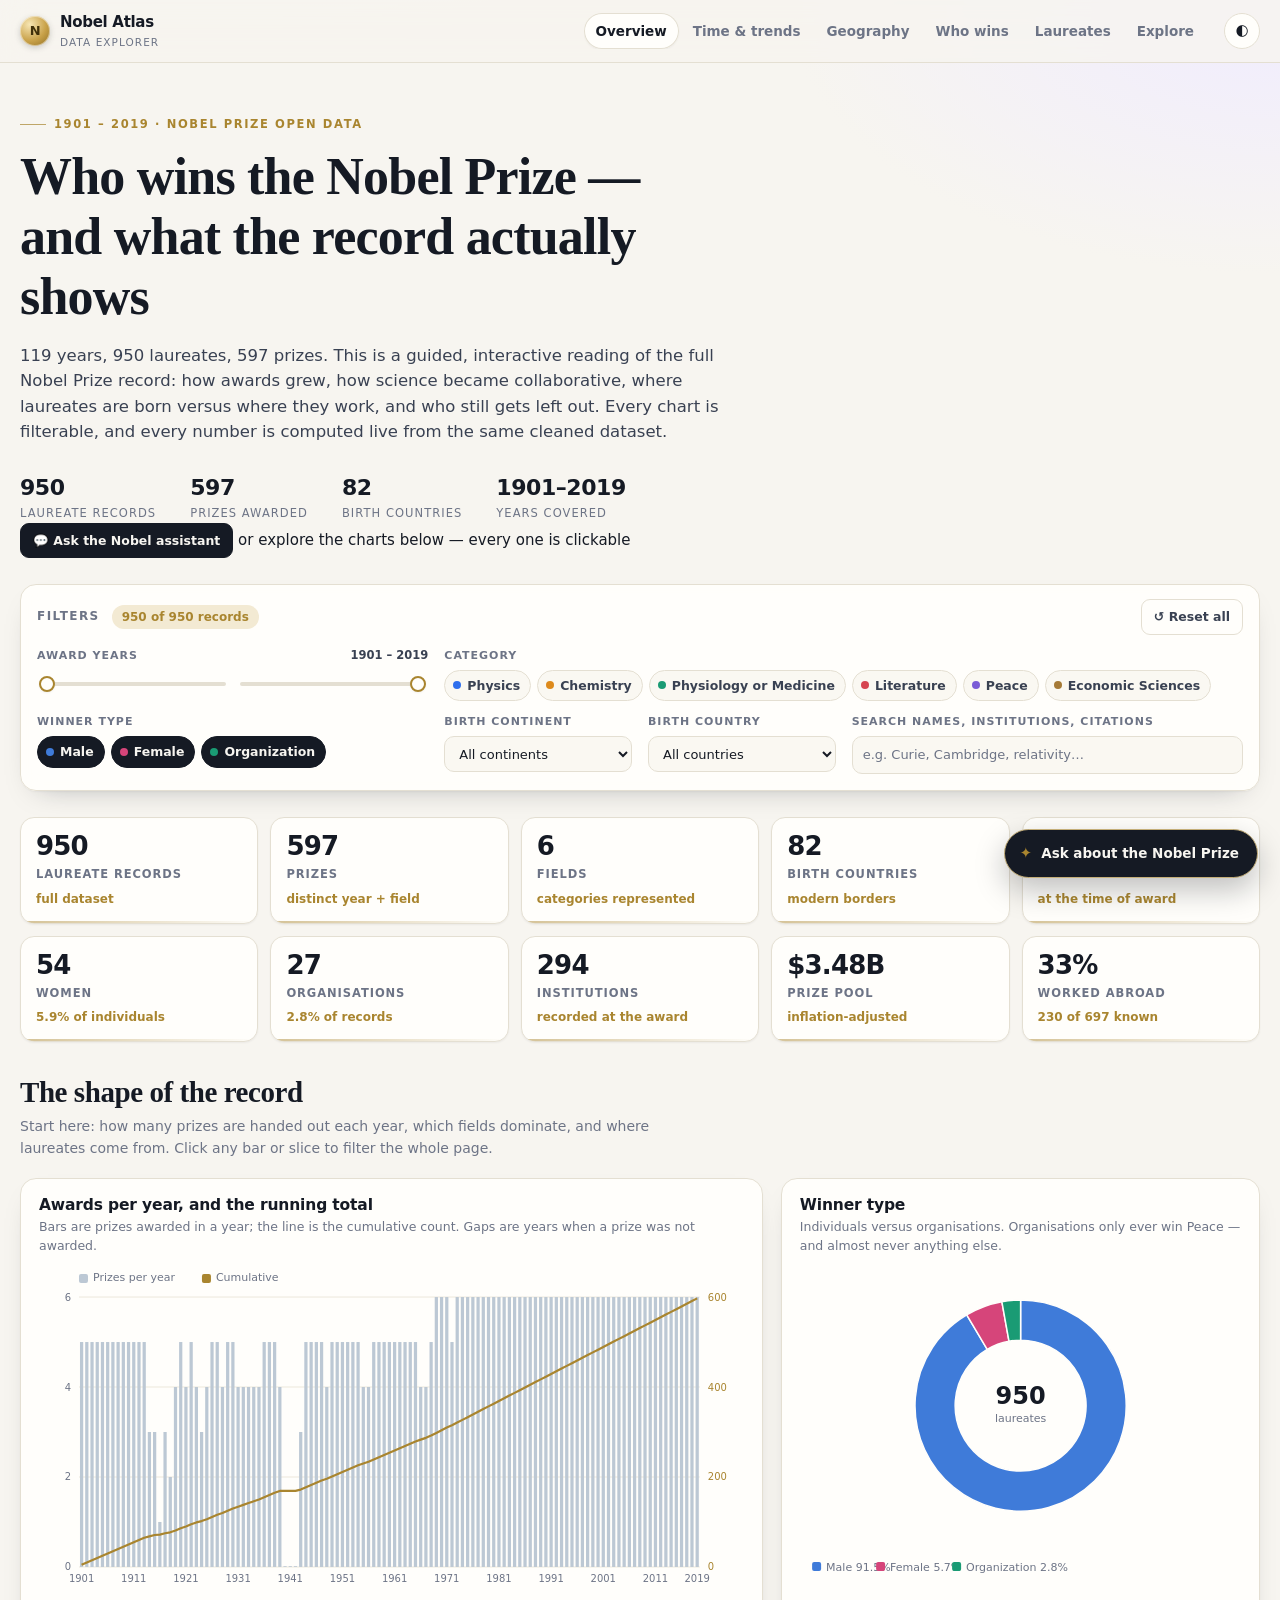
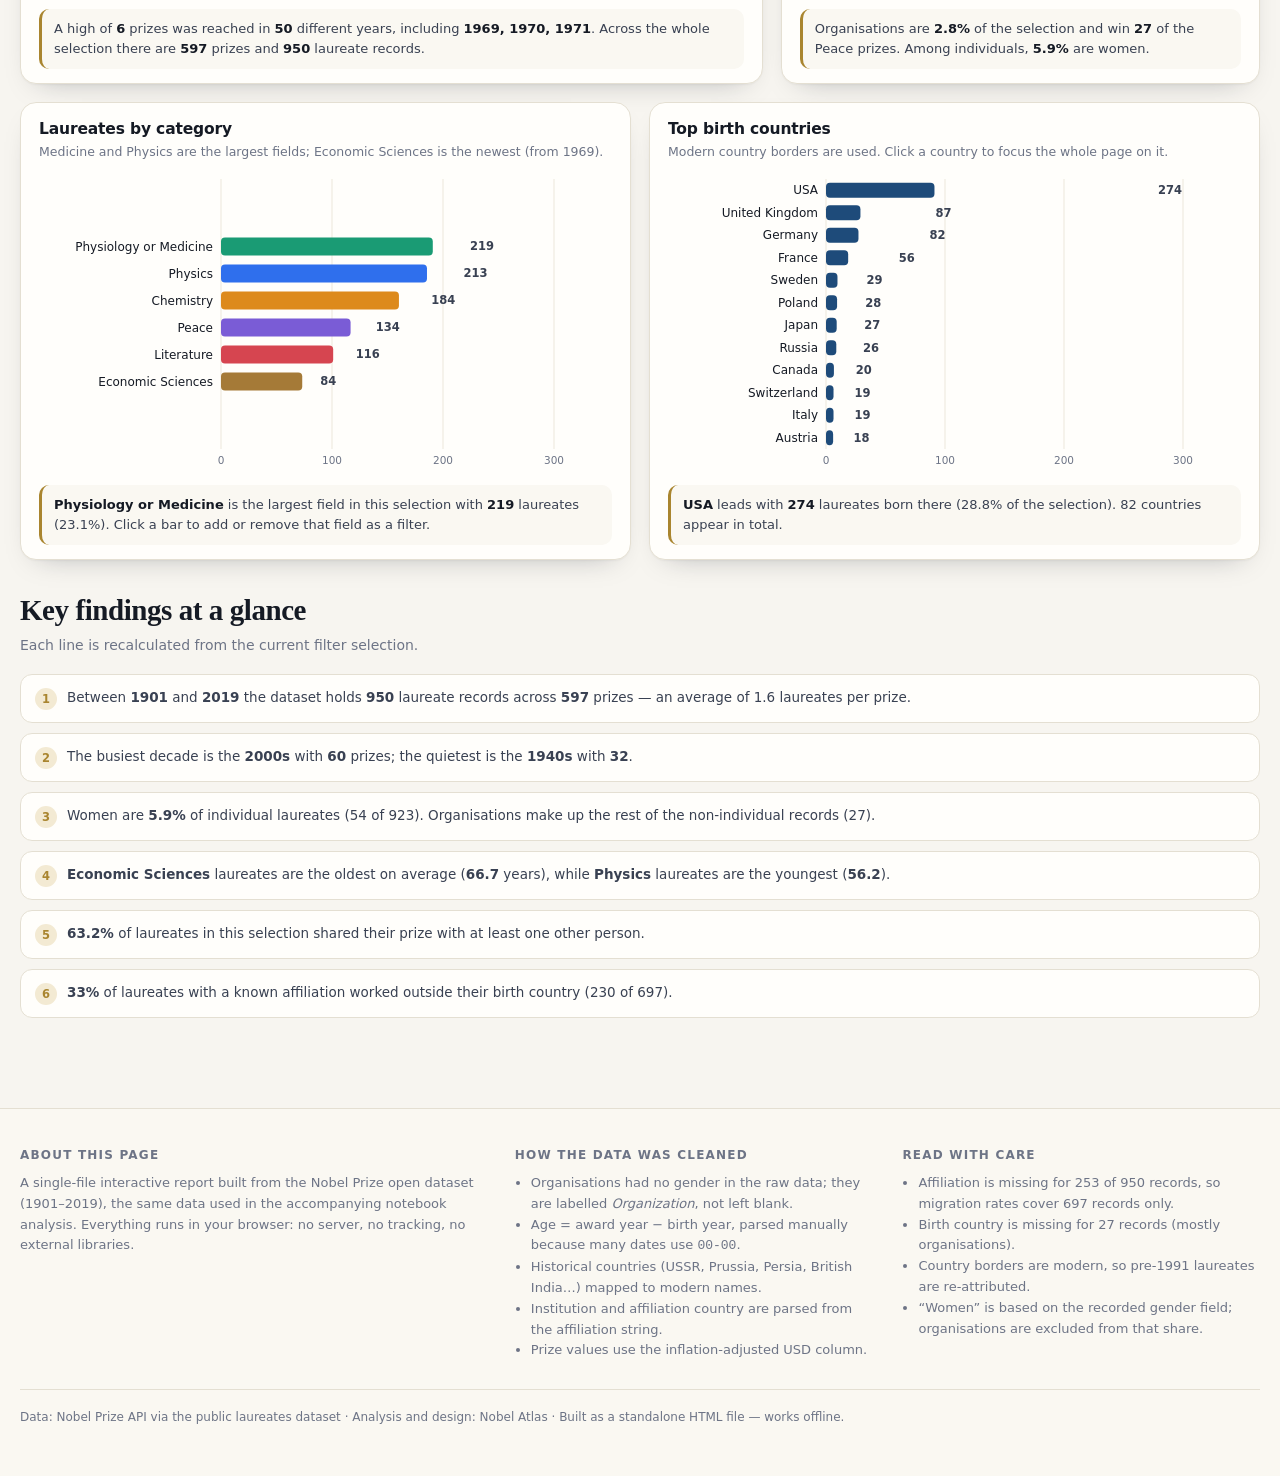
==== site/index.html @ a1c6e64b "Initial commit - Nobel project" ====
<!doctype html>
<html lang="en" data-theme="light">
<head>
<meta charset="utf-8">
<meta name="viewport" content="width=device-width, initial-scale=1">
<title>Nobel Atlas — an interactive reading of 119 years of Nobel Prizes</title>
<meta name="description" content="Interactive analysis of 950 Nobel laureates and 597 prizes (1901–2019): trends over time, geography and brain drain, who wins, and a full laureate explorer.">
<meta name="theme-color" content="#f7f5f0">
<link rel="icon" href="data:image/svg+xml,<svg xmlns='http://www.w3.org/2000/svg' viewBox='0 0 100 100'><circle cx='50' cy='50' r='46' fill='%23c9a24a'/><text y='68' x='50' font-size='54' text-anchor='middle' font-family='Georgia'>N</text></svg>">
<style>/* ============================================================
   Nobel Atlas — styles
   ============================================================ */
*, *::before, *::after { box-sizing: border-box; }

:root {
  --bg: #f7f5f0;
  --bg-grad: radial-gradient(1200px 600px at 15% -10%, #fffdf7 0%, rgba(255,253,247,0) 60%),
             radial-gradient(900px 500px at 100% 0%, #f0ecff 0%, rgba(240,236,255,0) 55%);
  --surface: #fffefb;
  --surface2: #faf8f2;
  --surface3: #f3efe6;
  --ink: #151a24;
  --ink2: #394152;
  --muted: #6d7486;
  --line: #e4dfd2;
  --grid: #ece7db;
  --gold: #a9852f;
  --gold-soft: #f3ead3;
  --accent: #1e4b7a;
  --shadow-sm: 0 1px 2px rgba(21, 26, 36, .05);
  --shadow: 0 1px 2px rgba(21, 26, 36, .04), 0 12px 28px -18px rgba(21, 26, 36, .35);
  --shadow-lg: 0 24px 60px -20px rgba(21, 26, 36, .35);
  --r: 16px;
  --c-physics: #2f6fed;
  --c-chemistry: #dd8a1c;
  --c-medicine: #1a9b74;
  --c-literature: #d64550;
  --c-peace: #7a5cd6;
  --c-econ: #a57a37;
  --c-male: #3f7bd9;
  --c-female: #d6457a;
  --c-org: #1a9b74;
  --sans: "Inter", "Segoe UI", system-ui, -apple-system, "Helvetica Neue", Arial, sans-serif;
  --serif: "Iowan Old Style", "Palatino Linotype", Palatino, Georgia, "Times New Roman", serif;
  color-scheme: light;
}

[data-theme="dark"] {
  --bg: #0b1120;
  --bg-grad: radial-gradient(1100px 560px at 12% -10%, #16233c 0%, rgba(22, 35, 60, 0) 60%),
             radial-gradient(900px 480px at 100% 0%, #1d1a33 0%, rgba(29, 26, 51, 0) 55%);
  --surface: #121a2b;
  --surface2: #16202f;
  --surface3: #1b2536;
  --ink: #eef2f9;
  --ink2: #c3ccdb;
  --muted: #93a0b5;
  --line: #24304a;
  --grid: #1d2740;
  --gold: #dcb96b;
  --gold-soft: #2a2517;
  --accent: #7fb3ea;
  --shadow-sm: 0 1px 2px rgba(0, 0, 0, .3);
  --shadow: 0 1px 2px rgba(0, 0, 0, .3), 0 16px 36px -22px rgba(0, 0, 0, .9);
  --shadow-lg: 0 30px 70px -25px rgba(0, 0, 0, .9);
  --c-physics: #6fa1ff;
  --c-chemistry: #f0ab4b;
  --c-medicine: #45c79b;
  --c-literature: #f2717b;
  --c-peace: #a48bff;
  --c-econ: #cfaa6c;
  --c-male: #6fa1ff;
  --c-female: #f2719c;
  --c-org: #45c79b;
  color-scheme: dark;
}

html { -webkit-text-size-adjust: 100%; scroll-behavior: smooth; }
body {
  margin: 0;
  background: var(--bg);
  background-image: var(--bg-grad);
  background-repeat: no-repeat;
  color: var(--ink);
  font-family: var(--sans);
  font-size: 15px;
  line-height: 1.55;
  -webkit-font-smoothing: antialiased;
}
h1, h2, h3, h4 { margin: 0; line-height: 1.15; font-weight: 650; letter-spacing: -.01em; }
h1, h2 { font-family: var(--serif); font-weight: 600; letter-spacing: -.015em; }
p { margin: 0; }
a { color: var(--accent); text-decoration-thickness: 1px; text-underline-offset: 2px; }
button, select, input { font: inherit; color: inherit; }
:focus-visible { outline: 2px solid var(--gold); outline-offset: 2px; border-radius: 6px; }
.wrap { width: min(1240px, 100% - 40px); margin-inline: auto; }
@media (max-width: 640px) { .wrap { width: calc(100% - 28px); } }

/* ---------------- top bar ---------------- */
.topbar {
  position: sticky; top: 0; z-index: 50;
  background: color-mix(in srgb, var(--bg) 82%, transparent);
  backdrop-filter: saturate(1.4) blur(14px);
  border-bottom: 1px solid var(--line);
}
.topbar-in { display: flex; align-items: center; gap: 18px; height: 62px; }
.brand { display: flex; align-items: center; gap: 10px; font-weight: 700; letter-spacing: -.02em; white-space: nowrap; }
.medal {
  width: 30px; height: 30px; border-radius: 50%; flex: none;
  background: radial-gradient(circle at 32% 28%, #f7e6b4, #c9a24a 55%, #8d6b1f);
  box-shadow: inset 0 0 0 1px rgba(255, 255, 255, .45), 0 2px 6px rgba(0, 0, 0, .18);
  display: grid; place-items: center; font-size: 13px; color: #40300a;
}
.brand small { display: block; font-size: 10.5px; font-weight: 500; letter-spacing: .1em; text-transform: uppercase; color: var(--muted); }
nav.tabs { display: flex; gap: 2px; margin-left: auto; overflow-x: auto; scrollbar-width: none; }
nav.tabs::-webkit-scrollbar { display: none; }
nav.tabs button {
  border: 0; background: none; padding: 8px 12px; border-radius: 999px;
  color: var(--muted); font-size: 13.5px; font-weight: 550; cursor: pointer; white-space: nowrap;
  transition: background .16s, color .16s;
}
nav.tabs button:hover { color: var(--ink); background: var(--surface3); }
nav.tabs button[aria-selected="true"] { color: var(--ink); background: var(--surface); box-shadow: var(--shadow-sm), inset 0 0 0 1px var(--line); }
.icon-btn {
  flex: none; width: 36px; height: 36px; border-radius: 50%; border: 1px solid var(--line);
  background: var(--surface); cursor: pointer; display: grid; place-items: center; font-size: 15px;
  transition: transform .2s, background .2s;
}
.icon-btn:hover { transform: rotate(-14deg); }
@media (max-width: 860px) {
  .topbar-in { height: auto; flex-wrap: wrap; padding: 10px 0; gap: 10px; }
  nav.tabs { order: 3; width: 100%; margin-left: 0; }
}

/* ---------------- hero ---------------- */
.hero { padding: 46px 0 26px; }
.eyebrow {
  display: inline-flex; align-items: center; gap: 8px; font-size: 11.5px; font-weight: 600;
  letter-spacing: .14em; text-transform: uppercase; color: var(--gold);
}
.eyebrow::before { content: ""; width: 26px; height: 1px; background: currentColor; opacity: .7; }
.hero h1 { font-size: clamp(30px, 4.6vw, 52px); margin: 14px 0 0; max-width: 24ch; }
.hero .lede { margin-top: 16px; max-width: 68ch; color: var(--ink2); font-size: 16.5px; }
.hero-stats { display: flex; flex-wrap: wrap; gap: 12px 34px; margin-top: 26px; }
.hero-stats div { display: flex; flex-direction: column; }
.hero-stats b { font-size: 22px; font-variant-numeric: tabular-nums; letter-spacing: -.02em; }
.hero-stats span { font-size: 11.5px; text-transform: uppercase; letter-spacing: .09em; color: var(--muted); }

/* ---------------- filters ---------------- */
.filters {
  position: sticky; top: 62px; z-index: 40;
  background: color-mix(in srgb, var(--surface) 94%, transparent);
  backdrop-filter: blur(10px);
  border: 1px solid var(--line); border-radius: var(--r);
  box-shadow: var(--shadow); padding: 14px 16px 16px; margin-bottom: 26px;
}
@media (max-width: 860px) { .filters { top: 0; position: relative; } }
.f-top { display: flex; align-items: center; gap: 12px; margin-bottom: 12px; }
.f-top h2 { font-family: var(--sans); font-size: 12px; letter-spacing: .12em; text-transform: uppercase; color: var(--muted); font-weight: 650; }
.live {
  font-size: 12px; background: var(--gold-soft); color: var(--gold);
  border-radius: 999px; padding: 3px 10px; font-weight: 600; font-variant-numeric: tabular-nums;
}
.f-top .btn { margin-left: auto; }
.f-grid { display: grid; grid-template-columns: repeat(6, minmax(0, 1fr)); gap: 12px 16px; }
.f-field { min-width: 0; display: flex; flex-direction: column; gap: 6px; }
.f-field.c2 { grid-column: span 2; }
.f-field.c3 { grid-column: span 3; }
.f-field.c4 { grid-column: span 4; }
.f-field > label { font-size: 11px; text-transform: uppercase; letter-spacing: .09em; color: var(--muted); font-weight: 600; display: flex; justify-content: space-between; gap: 8px; }
.f-field > label b { color: var(--ink2); font-variant-numeric: tabular-nums; letter-spacing: 0; text-transform: none; font-size: 11.5px; }
select, input[type="search"] {
  width: 100%; background: var(--surface2); border: 1px solid var(--line); border-radius: 10px;
  padding: 8px 10px; font-size: 13px; min-height: 36px;
}
select:hover, input[type="search"]:hover { border-color: color-mix(in srgb, var(--gold) 40%, var(--line)); }
input[type="search"]::placeholder { color: var(--muted); }
.range-row { display: flex; align-items: center; gap: 10px; }
input[type="range"] { -webkit-appearance: none; appearance: none; width: 100%; height: 22px; background: none; cursor: pointer; }
input[type="range"]::-webkit-slider-runnable-track { height: 4px; border-radius: 4px; background: var(--line); }
input[type="range"]::-webkit-slider-thumb {
  -webkit-appearance: none; width: 16px; height: 16px; margin-top: -6px; border-radius: 50%;
  background: var(--surface); border: 2px solid var(--gold); box-shadow: var(--shadow-sm);
}
input[type="range"]::-moz-range-track { height: 4px; border-radius: 4px; background: var(--line); }
input[type="range"]::-moz-range-thumb { width: 14px; height: 14px; border-radius: 50%; background: var(--surface); border: 2px solid var(--gold); }
.chips { display: flex; flex-wrap: wrap; gap: 6px; }
.chip {
  display: inline-flex; align-items: center; gap: 6px; cursor: pointer;
  border: 1px solid var(--line); background: var(--surface2); color: var(--ink2);
  padding: 5px 10px 5px 8px; border-radius: 999px; font-size: 12.5px; font-weight: 550;
  transition: background .14s, border-color .14s, color .14s, transform .14s;
}
.chip:hover { transform: translateY(-1px); border-color: color-mix(in srgb, var(--gold) 45%, var(--line)); }
.chip .dot { width: 8px; height: 8px; border-radius: 50%; background: var(--gold); flex: none; }
.chip[aria-pressed="true"] { background: var(--ink); color: var(--bg); border-color: var(--ink); }
[data-theme="dark"] .chip[aria-pressed="true"] { background: var(--gold); color: #14100a; border-color: var(--gold); }
.btn {
  border: 1px solid var(--line); background: var(--surface); color: var(--ink2);
  padding: 7px 12px; border-radius: 9px; font-size: 12.5px; font-weight: 600; cursor: pointer;
  display: inline-flex; align-items: center; gap: 6px; transition: background .15s, border-color .15s;
}
.btn:hover { background: var(--surface3); }
.btn.primary { background: var(--ink); color: var(--bg); border-color: var(--ink); }
.btn.primary:hover { opacity: .9; }
.btn.ghost { background: transparent; }

/* ---------------- sections ---------------- */
main { padding-bottom: 60px; }
.tab { display: none; animation: fade .35s ease both; }
.tab.active { display: block; }
@media (prefers-reduced-motion: reduce) {
  .tab { animation: none; }
  html { scroll-behavior: auto; }
  * { transition-duration: .01ms !important; }
}
@keyframes fade { from { opacity: 0; transform: translateY(6px); } to { opacity: 1; transform: none; } }
.sec-head { margin: 34px 0 18px; }
.sec-head:first-child { margin-top: 6px; }
.sec-head h2 { font-size: clamp(22px, 2.6vw, 29px); }
.sec-head p { color: var(--muted); margin-top: 7px; max-width: 78ch; font-size: 14px; }

.grid { display: grid; gap: 18px; }
.g2 { grid-template-columns: repeat(2, minmax(0, 1fr)); }
.g3 { grid-template-columns: repeat(3, minmax(0, 1fr)); }
.g21 { grid-template-columns: 1.55fr 1fr; }
.g12 { grid-template-columns: 1fr 1.55fr; }
@media (max-width: 1000px) { .g2, .g3, .g21, .g12 { grid-template-columns: 1fr; } }

.card {
  background: var(--surface); border: 1px solid var(--line); border-radius: var(--r);
  padding: 18px 18px 14px; box-shadow: var(--shadow); min-width: 0;
  display: flex; flex-direction: column;
}
.card > header { margin-bottom: 12px; }
.card h3 { font-size: 15.5px; font-weight: 650; }
.card header p { color: var(--muted); font-size: 12.5px; margin-top: 4px; line-height: 1.45; }
.card .chart { width: 100%; flex: 1 1 auto; }
.chart svg { display: block; overflow: visible; }
.takeaway {
  margin-top: 12px; padding: 10px 12px; border-radius: 10px; font-size: 13px;
  background: var(--surface2); border-left: 3px solid var(--gold); color: var(--ink2);
}
.takeaway:empty { display: none; }
.takeaway b { color: var(--ink); font-weight: 650; }

/* KPI */
.kpis { display: grid; grid-template-columns: repeat(5, minmax(0, 1fr)); gap: 12px; }
@media (max-width: 1100px) { .kpis { grid-template-columns: repeat(3, minmax(0, 1fr)); } }
@media (max-width: 620px) { .kpis { grid-template-columns: repeat(2, minmax(0, 1fr)); } }
.kpi {
  background: var(--surface); border: 1px solid var(--line); border-radius: 14px;
  padding: 14px 15px; box-shadow: var(--shadow-sm); position: relative; overflow: hidden;
}
.kpi::after {
  content: ""; position: absolute; inset: auto 0 0 0; height: 2px;
  background: linear-gradient(90deg, var(--gold), transparent); opacity: .5;
}
.kpi b { display: block; font-size: 26px; font-variant-numeric: tabular-nums; letter-spacing: -.03em; line-height: 1.15; }
.kpi span { display: block; font-size: 11.5px; text-transform: uppercase; letter-spacing: .08em; color: var(--muted); margin-top: 4px; font-weight: 600; }
.kpi em { display: block; font-style: normal; font-size: 12px; color: var(--gold); margin-top: 6px; font-weight: 600; }

/* insight list */
.insights { display: grid; gap: 10px; margin: 0; padding: 0; list-style: none; }
.insights li {
  display: flex; gap: 10px; font-size: 13.5px; color: var(--ink2); line-height: 1.5;
  background: var(--surface); border: 1px solid var(--line); border-radius: 12px; padding: 12px 14px;
}
.insights li .n {
  flex: none; width: 22px; height: 22px; border-radius: 50%; background: var(--gold-soft);
  color: var(--gold); font-size: 11.5px; font-weight: 700; display: grid; place-items: center; margin-top: 1px;
}

/* tooltip */
.tip {
  position: fixed; z-index: 200; pointer-events: none; opacity: 0; transform: translateY(4px);
  transition: opacity .12s, transform .12s; max-width: 300px;
  background: var(--ink); color: var(--bg); border-radius: 10px; padding: 8px 11px;
  font-size: 12px; line-height: 1.45; box-shadow: var(--shadow-lg);
}
[data-theme="dark"] .tip { background: #f2f5fa; color: #0d1526; }
.tip.on { opacity: 1; transform: none; }
.tip b { font-weight: 700; }
.tip .t-k { opacity: .7; }
.tip .t-row { display: flex; align-items: center; gap: 6px; }
.tip .t-dot { width: 7px; height: 7px; border-radius: 50%; flex: none; }

/* table */
.table-wrap { overflow: auto; border: 1px solid var(--line); border-radius: 12px; max-height: 560px; }
table { border-collapse: separate; border-spacing: 0; width: 100%; font-size: 13px; }
thead th {
  position: sticky; top: 0; z-index: 2; background: var(--surface3); text-align: left;
  font-size: 11px; text-transform: uppercase; letter-spacing: .07em; color: var(--muted);
  font-weight: 650; padding: 9px 12px; white-space: nowrap; cursor: pointer; user-select: none;
  border-bottom: 1px solid var(--line);
}
thead th:hover { color: var(--ink); }
thead th .arrow { opacity: .45; font-size: 10px; }
tbody td { padding: 8px 12px; border-bottom: 1px solid var(--grid); white-space: nowrap; vertical-align: middle; }
tbody tr { cursor: pointer; transition: background .1s; }
tbody tr:hover { background: var(--surface2); }
tbody tr:last-child td { border-bottom: 0; }
td.num, th.num { text-align: right; font-variant-numeric: tabular-nums; }
.tname { font-weight: 600; }
.badge {
  display: inline-flex; align-items: center; gap: 5px; font-size: 11.5px; font-weight: 600;
  padding: 2px 8px; border-radius: 999px; background: var(--surface3); color: var(--ink2);
  white-space: nowrap;
}
.badge .dot { width: 7px; height: 7px; border-radius: 50%; }
.pager { display: flex; align-items: center; gap: 8px; margin-top: 12px; font-size: 12.5px; color: var(--muted); }
.pager .btn { padding: 5px 10px; }
.pager .spacer { flex: 1; }

/* modal */
.modal { position: fixed; inset: 0; z-index: 300; display: none; }
.modal.open { display: block; }
.modal-bg { position: absolute; inset: 0; background: rgba(8, 12, 20, .55); backdrop-filter: blur(3px); }
.modal-card {
  position: relative; width: min(760px, calc(100% - 28px)); max-height: calc(100vh - 60px); overflow: auto;
  margin: 30px auto; background: var(--surface); border-radius: 20px; box-shadow: var(--shadow-lg);
  border: 1px solid var(--line); padding: 24px 26px; animation: pop .22s ease both;
}
@keyframes pop { from { opacity: 0; transform: translateY(14px) scale(.985); } to { opacity: 1; transform: none; } }
.modal-close { position: absolute; top: 14px; right: 14px; }
.modal h3 { font-family: var(--serif); font-size: 27px; padding-right: 40px; }
.modal .sub { color: var(--muted); font-size: 13px; margin-top: 6px; }
.pills { display: flex; flex-wrap: wrap; gap: 6px; margin: 14px 0 18px; }
.kv { display: grid; grid-template-columns: repeat(2, minmax(0, 1fr)); gap: 10px 22px; }
.kv div { border-top: 1px solid var(--grid); padding-top: 8px; min-width: 0; }
.kv dt { font-size: 10.5px; text-transform: uppercase; letter-spacing: .08em; color: var(--muted); font-weight: 600; }
.kv dd { margin: 3px 0 0; font-size: 13.5px; overflow-wrap: anywhere; }
.quote { margin-top: 16px; padding: 12px 14px; border-left: 3px solid var(--gold); background: var(--surface2); border-radius: 0 10px 10px 0; font-size: 13.5px; font-style: italic; color: var(--ink2); }
.modal h4 { font-size: 13px; text-transform: uppercase; letter-spacing: .08em; color: var(--muted); margin: 20px 0 8px; }
@media (max-width: 640px) { .kv { grid-template-columns: 1fr; } .modal-card { padding: 20px; } }

/* builder */
.controls { display: grid; grid-template-columns: repeat(4, minmax(0, 1fr)); gap: 12px; margin-bottom: 6px; }
@media (max-width: 900px) { .controls { grid-template-columns: repeat(2, minmax(0, 1fr)); } }
@media (max-width: 560px) { .controls { grid-template-columns: 1fr; } }

/* footer */
footer { border-top: 1px solid var(--line); background: var(--surface2); padding: 40px 0 50px; margin-top: 30px; }
footer .cols { display: grid; grid-template-columns: 1.3fr 1fr 1fr; gap: 30px; }
@media (max-width: 860px) { footer .cols { grid-template-columns: 1fr; } }
footer h4 { font-size: 12px; text-transform: uppercase; letter-spacing: .1em; color: var(--muted); margin-bottom: 10px; }
footer p, footer li { font-size: 13px; color: var(--muted); line-height: 1.6; }
footer ul { margin: 0; padding-left: 16px; }
footer .fine { margin-top: 28px; font-size: 12px; color: var(--muted); border-top: 1px solid var(--line); padding-top: 18px; }

/* misc */
.sr { position: absolute; width: 1px; height: 1px; overflow: hidden; clip: rect(0 0 0 0); }
.legend { display: flex; flex-wrap: wrap; gap: 6px 14px; margin-top: 10px; font-size: 12px; color: var(--muted); }
.legend span { display: inline-flex; align-items: center; gap: 6px; }
.legend i { width: 9px; height: 9px; border-radius: 3px; display: inline-block; }
.empty { padding: 40px 10px; text-align: center; color: var(--muted); font-size: 13.5px; }
.statline { display: flex; flex-wrap: wrap; gap: 8px 18px; font-size: 12.5px; color: var(--muted); margin-top: 10px; }
.statline b { color: var(--ink); font-variant-numeric: tabular-nums; }
.seg { display: inline-flex; background: var(--surface3); border-radius: 999px; padding: 3px; gap: 2px; }
.seg button { border: 0; background: none; padding: 5px 11px; border-radius: 999px; font-size: 12px; font-weight: 600; color: var(--muted); cursor: pointer; }
.seg button[aria-pressed="true"] { background: var(--surface); color: var(--ink); box-shadow: var(--shadow-sm); }
.row { display: flex; align-items: center; gap: 10px; flex-wrap: wrap; }
.row.end { justify-content: flex-end; }

/* ============================ chat assistant ============================ */
.chat-fab {
  position: fixed; right: 22px; bottom: 22px; z-index: 260;
  display: inline-flex; align-items: center; gap: 9px;
  padding: 13px 18px 13px 15px; border-radius: 999px; cursor: pointer;
  border: 1px solid color-mix(in srgb, var(--gold) 55%, var(--line));
  background: var(--ink); color: var(--bg);
  box-shadow: 0 12px 30px rgba(10, 14, 22, .26);
  font: inherit; font-size: 13.5px; font-weight: 600;
  transition: transform .18s ease, box-shadow .18s ease, opacity .18s ease;
}
.chat-fab:hover { transform: translateY(-2px); box-shadow: 0 16px 38px rgba(10, 14, 22, .32); }
.chat-fab.hidden { opacity: 0; pointer-events: none; transform: translateY(8px); }
.chat-fab-ico { color: var(--gold); font-size: 15px; line-height: 1; }
[data-theme="dark"] .chat-fab { background: var(--gold); color: #14100a; border-color: var(--gold); }
[data-theme="dark"] .chat-fab-ico { color: #14100a; }

.chat {
  position: fixed; right: 22px; bottom: 22px; z-index: 270;
  width: min(420px, calc(100vw - 28px)); height: min(640px, calc(100vh - 44px));
  display: none; flex-direction: column; overflow: hidden;
  background: var(--surface); border: 1px solid var(--line); border-radius: 20px;
  box-shadow: 0 26px 70px rgba(8, 12, 20, .34);
}
.chat.open { display: flex; animation: chatIn .2s ease both; }
@keyframes chatIn { from { opacity: 0; transform: translateY(12px) scale(.99); } to { opacity: 1; transform: none; } }

.chat-head {
  display: flex; align-items: center; gap: 10px; padding: 13px 14px;
  border-bottom: 1px solid var(--line); background: var(--surface2);
}
.chat-id { display: flex; align-items: center; gap: 10px; flex: 1; min-width: 0; }
.chat-avatar {
  width: 34px; height: 34px; flex: none; border-radius: 50%;
  display: grid; place-items: center; font-family: var(--serif); font-size: 17px;
  background: var(--gold-soft); color: var(--gold); border: 1px solid color-mix(in srgb, var(--gold) 35%, var(--line));
}
.chat-id b { display: block; font-size: 13.5px; }
.chat-id small { display: flex; align-items: center; gap: 5px; font-size: 11px; color: var(--muted); }
.chat-dot { width: 6px; height: 6px; border-radius: 50%; background: #3f9d63; display: inline-block; }

.chat-log { flex: 1; overflow-y: auto; padding: 14px; display: flex; flex-direction: column; gap: 12px; scroll-behavior: smooth; }
.msg { display: flex; gap: 8px; align-items: flex-start; max-width: 100%; }
.msg.user { flex-direction: row-reverse; }
.msg-avatar {
  width: 26px; height: 26px; flex: none; border-radius: 50%; display: grid; place-items: center;
  font-family: var(--serif); font-size: 13px; background: var(--gold-soft); color: var(--gold);
  border: 1px solid color-mix(in srgb, var(--gold) 30%, var(--line)); margin-top: 2px;
}
.msg-body {
  min-width: 0; font-size: 13px; line-height: 1.55; color: var(--ink2);
  background: var(--surface2); border: 1px solid var(--line);
  border-radius: 4px 13px 13px 13px; padding: 9px 12px;
}
.msg.user .msg-body {
  background: var(--ink); color: var(--bg); border-color: var(--ink);
  border-radius: 13px 4px 13px 13px;
}
.msg-body > p { margin: 0 0 7px; }
.msg-body > p:last-child { margin-bottom: 0; }
.msg-body b { color: var(--ink); }
.msg.user .msg-body b { color: inherit; }
.chat-ul { margin: 4px 0 7px; padding-left: 17px; }
.chat-ul li { margin: 2px 0; }
.chat-hint { font-size: 11.5px; color: var(--muted); }
.chat-quote {
  margin: 8px 0; padding: 7px 10px; border-left: 3px solid var(--gold);
  background: var(--surface3); border-radius: 0 8px 8px 0; font-style: italic; font-size: 12.5px;
}
.chat-t { width: 100%; border-collapse: collapse; margin: 7px 0; font-size: 12px; }
.chat-t th {
  text-align: left; font-size: 10px; letter-spacing: .06em; text-transform: uppercase;
  color: var(--muted); padding: 4px 6px; border-bottom: 1px solid var(--line); font-weight: 700;
}
.chat-t td { padding: 4px 6px; border-bottom: 1px solid var(--grid); vertical-align: top; }
.chat-t tr:last-child td { border-bottom: 0; }
.chat-t .num, .chat-t th.num { text-align: right; font-variant-numeric: tabular-nums; }
.chat-link {
  border: 0; background: none; padding: 0; cursor: pointer; font: inherit; font-size: 12px;
  color: var(--gold); font-weight: 600; text-decoration: underline; text-underline-offset: 2px;
}
.chat-link:hover { color: var(--ink); }

.typing { display: inline-flex; gap: 4px; padding: 3px 2px; }
.typing i {
  width: 6px; height: 6px; border-radius: 50%; background: var(--muted); display: inline-block;
  animation: blink 1.1s infinite ease-in-out;
}
.typing i:nth-child(2) { animation-delay: .16s; }
.typing i:nth-child(3) { animation-delay: .32s; }
@keyframes blink { 0%, 70%, 100% { opacity: .28; transform: translateY(0); } 35% { opacity: 1; transform: translateY(-2px); } }

.chat-chips {
  display: flex; gap: 6px; overflow-x: auto; padding: 9px 14px; border-top: 1px solid var(--line);
  background: var(--surface2); scrollbar-width: thin; flex: none;
}
.chat-chip {
  flex: none; border: 1px solid var(--line); background: var(--surface); color: var(--ink2);
  border-radius: 999px; padding: 5px 10px; font: inherit; font-size: 11.5px; cursor: pointer;
  white-space: nowrap; transition: border-color .15s ease, transform .15s ease;
}
.chat-chip:hover { border-color: color-mix(in srgb, var(--gold) 55%, var(--line)); transform: translateY(-1px); }

.chat-form { display: flex; gap: 8px; padding: 10px 14px 6px; border-top: 1px solid var(--line); flex: none; }
.chat-form input {
  flex: 1; min-width: 0; background: var(--surface2); border: 1px solid var(--line);
  border-radius: 11px; padding: 10px 12px; font: inherit; font-size: 13px; color: var(--ink);
}
.chat-form input:focus { outline: none; border-color: var(--gold); box-shadow: 0 0 0 3px color-mix(in srgb, var(--gold) 18%, transparent); }
.chat-send {
  width: 40px; height: 40px; flex: none; border-radius: 11px; cursor: pointer;
  border: 1px solid var(--ink); background: var(--ink); color: var(--bg); font-size: 16px; line-height: 1;
}
.chat-send:hover { background: var(--gold); border-color: var(--gold); color: #14100a; }
.chat-foot {
  display: flex; align-items: center; gap: 7px; padding: 4px 15px 11px;
  font-size: 11px; color: var(--muted); cursor: pointer; flex: none;
}
.chat-foot input { accent-color: var(--gold); }

@media (max-width: 560px) {
  .chat-fab { right: 12px; bottom: 12px; padding: 11px 15px 11px 13px; font-size: 12.5px; }
  .chat { right: 8px; left: 8px; bottom: 8px; width: auto; height: min(78vh, 640px); border-radius: 16px; }
  .chat-fab-txt { display: none; }
  .chat-fab { width: 52px; height: 52px; justify-content: center; padding: 0; }
  .chat-fab-ico { font-size: 20px; }
}

@media (prefers-reduced-motion: reduce) {
  .chat.open { animation: none; }
  .typing i { animation: none; opacity: .6; }
  .chat-fab { transition: none; }
  .chat-log { scroll-behavior: auto; }
}
</style>
</head>
<body>

<div class="topbar">
  <div class="wrap topbar-in">
    <div class="brand">
      <span class="medal" aria-hidden="true">N</span>
      <span>Nobel Atlas<small>Data explorer</small></span>
    </div>
    <nav class="tabs" id="tabs" role="tablist" aria-label="Sections">
      <button role="tab" data-tab="overview" aria-selected="true">Overview</button>
      <button role="tab" data-tab="time" aria-selected="false">Time &amp; trends</button>
      <button role="tab" data-tab="geo" aria-selected="false">Geography</button>
      <button role="tab" data-tab="who" aria-selected="false">Who wins</button>
      <button role="tab" data-tab="people" aria-selected="false">Laureates</button>
      <button role="tab" data-tab="explore" aria-selected="false">Explore</button>
    </nav>
    <button class="icon-btn" id="theme" title="Toggle dark mode" aria-label="Toggle dark mode">◐</button>
  </div>
</div>

<header class="hero wrap">
  <div class="eyebrow">1901 – 2019 · Nobel Prize open data</div>
  <h1>Who wins the Nobel Prize — and what the record actually shows</h1>
  <p class="lede">
    119 years, 950 laureates, 597 prizes. This is a guided, interactive reading of the full
    Nobel Prize record: how awards grew, how science became collaborative, where laureates are
    born versus where they work, and who still gets left out. Every chart is filterable, and
    every number is computed live from the same cleaned dataset.
  </p>
  <div class="hero-stats">
    <div><b id="hs-rows">950</b><span>Laureate records</span></div>
    <div><b id="hs-prizes">597</b><span>Prizes awarded</span></div>
    <div><b id="hs-countries">82</b><span>Birth countries</span></div>
    <div><b id="hs-years">1901–2019</b><span>Years covered</span></div>
  </div>
  <div class="hero-cta">
    <button class="btn primary" id="hero-ask" type="button">💬 Ask the Nobel assistant</button>
    <span>or explore the charts below — every one is clickable</span>
  </div>
</header>

<section class="filters wrap" aria-label="Filters">
  <div class="f-top">
    <h2>Filters</h2>
    <span class="live" id="fcount">950 of 950 records</span>
    <button class="btn ghost" id="reset" type="button">↺ Reset all</button>
  </div>
  <div class="f-grid">
    <div class="f-field c2">
      <label for="y0">Award years <b id="yrLabel">1901 – 2019</b></label>
      <div class="range-row">
        <input type="range" id="y0" min="1901" max="2019" step="1" value="1901" aria-label="From year">
        <input type="range" id="y1" min="1901" max="2019" step="1" value="2019" aria-label="To year">
      </div>
    </div>
    <div class="f-field c4">
      <label>Category</label>
      <div class="chips" id="chips-cat"></div>
    </div>
    <div class="f-field c2">
      <label>Winner type</label>
      <div class="chips" id="chips-type"></div>
    </div>
    <div class="f-field c1">
      <label for="sel-cont">Birth continent</label>
      <select id="sel-cont"><option value="">All continents</option></select>
    </div>
    <div class="f-field c1">
      <label for="sel-country">Birth country</label>
      <select id="sel-country"><option value="">All countries</option></select>
    </div>
    <div class="f-field c2">
      <label for="q">Search names, institutions, citations</label>
      <input type="search" id="q" placeholder="e.g. Curie, Cambridge, relativity…" autocomplete="off">
    </div>
  </div>
</section>

<main class="wrap">

  <!-- ============================ OVERVIEW ============================ -->
  <section class="tab active" id="tab-overview" role="tabpanel" aria-label="Overview">
    <div class="kpis" id="kpis"></div>

    <div class="sec-head">
      <h2>The shape of the record</h2>
      <p>Start here: how many prizes are handed out each year, which fields dominate, and where laureates come from. Click any bar or slice to filter the whole page.</p>
    </div>

    <div class="grid g21">
      <article class="card">
        <header>
          <h3>Awards per year, and the running total</h3>
          <p>Bars are prizes awarded in a year; the line is the cumulative count. Gaps are years when a prize was not awarded.</p>
        </header>
        <div class="chart" id="c-year" style="height:330px"></div>
        <p class="takeaway" id="tk-year"></p>
      </article>
      <article class="card">
        <header>
          <h3>Winner type</h3>
          <p>Individuals versus organisations. Organisations only ever win Peace — and almost never anything else.</p>
        </header>
        <div class="chart" id="c-type" style="height:330px"></div>
        <p class="takeaway" id="tk-type"></p>
      </article>
    </div>

    <div class="grid g2" style="margin-top:18px">
      <article class="card">
        <header>
          <h3>Laureates by category</h3>
          <p>Medicine and Physics are the largest fields; Economic Sciences is the newest (from 1969).</p>
        </header>
        <div class="chart" id="c-cat" style="height:300px"></div>
        <p class="takeaway" id="tk-cat"></p>
      </article>
      <article class="card">
        <header>
          <h3>Top birth countries</h3>
          <p>Modern country borders are used. Click a country to focus the whole page on it.</p>
        </header>
        <div class="chart" id="c-country" style="height:300px"></div>
        <p class="takeaway" id="tk-country"></p>
      </article>
    </div>

    <div class="sec-head">
      <h2>Key findings at a glance</h2>
      <p>Each line is recalculated from the current filter selection.</p>
    </div>
    <ul class="insights" id="ov-insights"></ul>
  </section>

  <!-- ============================ TIME ============================ -->
  <section class="tab" id="tab-time" role="tabpanel" aria-label="Time and trends">
    <div class="sec-head">
      <h2>How the prize changed over 119 years</h2>
      <p>More prizes, more collaborators, older laureates. The three trends below are the backbone of the whole dataset.</p>
    </div>

    <div class="grid g2">
      <article class="card">
        <header>
          <h3>Prizes per decade</h3>
          <p>Total prizes handed out in each ten-year block. The Nobel statutes allow up to three laureates per prize.</p>
        </header>
        <div class="chart" id="c-decade" style="height:300px"></div>
        <p class="takeaway" id="tk-decade"></p>
      </article>
      <article class="card">
        <header>
          <h3>Single winner vs collaborative team</h3>
          <p>Share of laureates who shared their prize with at least one other person.</p>
        </header>
        <div class="chart" id="c-collab" style="height:300px"></div>
        <p class="takeaway" id="tk-collab"></p>
      </article>
    </div>

    <div class="grid g2" style="margin-top:18px">
      <article class="card">
        <header>
          <h3>Prize dilution: 1/1 → 1/3</h3>
          <p>How the prize money is split. A “1/1” is a sole winner; “1/2” and “1/3” are shared portions.</p>
        </header>
        <div class="chart" id="c-share" style="height:300px"></div>
        <p class="takeaway" id="tk-share"></p>
      </article>
      <article class="card">
        <header>
          <h3>Average age at award, by field</h3>
          <p>Mean age of laureates per decade. Click a category chip above to isolate a field.</p>
        </header>
        <div class="chart" id="c-agetrend" style="height:300px"></div>
        <p class="takeaway" id="tk-agetrend"></p>
      </article>
    </div>

    <div class="grid g2" style="margin-top:18px">
      <article class="card">
        <header>
          <h3>Distribution of ages</h3>
          <p>Every laureate with a known birth year. The dashed line marks the median.</p>
        </header>
        <div class="chart" id="c-agehist" style="height:300px"></div>
        <p class="takeaway" id="tk-agehist"></p>
      </article>
      <article class="card">
        <header>
          <h3>What the prize was worth</h3>
          <p>Average prize value per decade, adjusted for inflation (USD). Values are per prize, not per laureate.</p>
        </header>
        <div class="chart" id="c-prize" style="height:300px"></div>
        <p class="takeaway" id="tk-prize"></p>
      </article>
    </div>
  </section>

  <!-- ============================ GEOGRAPHY ============================ -->
  <section class="tab" id="tab-geo" role="tabpanel" aria-label="Geography">
    <div class="sec-head">
      <h2>Geography, and the brain drain</h2>
      <p>Where laureates are born is not where they work. Comparing birth country with the country of their institution at the time of the award is the simplest measure of scientific migration.</p>
    </div>

    <div class="grid g2">
      <article class="card" style="grid-column:1/-1">
        <header>
          <h3>Birth countries on the map</h3>
          <p>Darker means more laureates born there. Historical states (USSR, Prussia, Persia…) are mapped to modern borders. Click a country to filter the whole page.</p>
        </header>
        <div class="chart" id="c-map"></div>
        <div class="legend" id="map-legend"></div>
      </article>
    </div>

    <div class="grid g2" style="margin-top:18px">
      <article class="card">
        <header>
          <h3>Top 15 birth countries</h3>
          <p>Click a bar to filter by that country.</p>
        </header>
        <div class="chart" id="c-geo-top" style="height:430px"></div>
        <p class="takeaway" id="tk-geo-top"></p>
      </article>
      <article class="card">
        <header>
          <h3>Where the institutions are</h3>
          <p>Affiliation countries at the time of the award — the pull side of the brain drain.</p>
        </header>
        <div class="chart" id="c-aff" style="height:430px"></div>
        <p class="takeaway" id="tk-aff"></p>
      </article>
    </div>

    <div class="grid g2" style="margin-top:18px">
      <article class="card">
        <header>
          <h3>Birth country × category</h3>
          <p>Cells count laureates. The United States is broad; smaller countries specialise.</p>
        </header>
        <div class="chart" id="c-countrycat" style="height:420px"></div>
        <p class="takeaway" id="tk-countrycat"></p>
      </article>
      <article class="card">
        <header>
          <h3>Birth country × decade</h3>
          <p>When each country’s laureates won. Watch the United States rise after 1940.</p>
        </header>
        <div class="chart" id="c-countrydec" style="height:420px"></div>
        <p class="takeaway" id="tk-countrydec"></p>
      </article>
    </div>

    <div class="sec-head">
      <h2>Brain drain</h2>
      <p>“Migrant” means the laureate’s birth country differs from the country of their listed affiliation at the time of the award. This is available for laureates with an institutional affiliation (697 of 950 records).</p>
    </div>

    <div class="grid g12">
      <article class="card">
        <header>
          <h3>Net gain and loss of talent</h3>
          <p>Top countries by net laureates gained (affiliation minus birth).</p>
        </header>
        <div class="chart" id="c-net" style="height:330px"></div>
        <p class="takeaway" id="tk-net"></p>
      </article>
      <article class="card">
        <header>
          <h3>Born there vs working there</h3>
          <p>Grey: laureates born in the country. Blue: laureates affiliated with an institution there.</p>
        </header>
        <div class="chart" id="c-drain" style="height:330px"></div>
        <p class="takeaway" id="tk-drain"></p>
      </article>
    </div>

    <div class="grid g2" style="margin-top:18px">
      <article class="card">
        <header>
          <h3>Migration rate by decade</h3>
          <p>Share of laureates (with a known affiliation) working outside their birth country.</p>
        </header>
        <div class="chart" id="c-mig" style="height:300px"></div>
        <p class="takeaway" id="tk-mig"></p>
      </article>
      <article class="card">
        <header>
          <h3>Busiest migration corridors</h3>
          <p>Birth country → affiliation country, for laureates who worked abroad. Bars show how many took each route.</p>
        </header>
        <div class="chart" id="c-corridors" style="height:300px"></div>
        <p class="takeaway" id="tk-corridors"></p>
      </article>
    </div>
  </section>

  <!-- ============================ WHO WINS ============================ -->
  <section class="tab" id="tab-who" role="tabpanel" aria-label="Who wins">
    <div class="sec-head">
      <h2>Who wins, and who is still missing</h2>
      <p>Gender, age and institutions. Women are 5.7% of individual laureates; the gap is largest in Physics, Chemistry and Economics.</p>
    </div>

    <div class="grid g2">
      <article class="card">
        <header>
          <h3>Category × winner type</h3>
          <p>Organisations cluster entirely in Peace. Literature and Peace have the most women.</p>
        </header>
        <div class="chart" id="c-cattype" style="height:330px"></div>
        <p class="takeaway" id="tk-cattype"></p>
      </article>
      <article class="card">
        <header>
          <h3>Women among laureates, by decade</h3>
          <p>Share of individual laureates who are women, per ten-year block.</p>
        </header>
        <div class="chart" id="c-female" style="height:330px"></div>
        <p class="takeaway" id="tk-female"></p>
      </article>
    </div>

    <div class="grid g2" style="margin-top:18px">
      <article class="card">
        <header>
          <h3>Age at award, by category</h3>
          <p>Box = middle 50% of laureates, line = median, dots = outliers. Economics laureates are the oldest on average.</p>
        </header>
        <div class="chart" id="c-agebox" style="height:360px"></div>
        <p class="takeaway" id="tk-agebox"></p>
      </article>
      <article class="card">
        <header>
          <h3>Age summary</h3>
          <p>Mean, median and range for each field in the current selection.</p>
        </header>
        <div class="table-wrap" style="max-height:360px">
          <table id="age-table"><thead><tr>
            <th>Category</th><th class="num">N</th><th class="num">Mean</th><th class="num">Median</th><th class="num">Youngest</th><th class="num">Oldest</th>
          </tr></thead><tbody></tbody></table>
        </div>
      </article>
    </div>

    <div class="grid g21" style="margin-top:18px">
      <article class="card">
        <header>
          <h3>Institutions that host the most laureates</h3>
          <p>Based on the affiliation recorded at the time of the award.</p>
        </header>
        <div class="chart" id="c-inst" style="height:430px"></div>
        <p class="takeaway" id="tk-inst"></p>
      </article>
      <article class="card">
        <header>
          <h3>Repeat winners</h3>
          <p>Winning twice is rare — Marie Curie and Linus Pauling did it in different fields.</p>
        </header>
        <ul class="insights" id="repeat"></ul>
      </article>
    </div>
  </section>

  <!-- ============================ PEOPLE ============================ -->
  <section class="tab" id="tab-people" role="tabpanel" aria-label="Laureates">
    <div class="sec-head">
      <h2>Laureate explorer</h2>
      <p>Every record in the current selection. Sort by any column, click a row to open the full profile.</p>
    </div>
    <article class="card">
      <div class="row" style="margin-bottom:12px">
        <span class="statline" style="margin:0"><b id="l-count">0</b> records</span>
        <span style="flex:1"></span>
        <button class="btn" id="l-csv" type="button" style="display: none;">⬇ Download filtered CSV</button>
      </div>
      <div class="table-wrap">
        <table id="l-table">
          <thead><tr>
            <th data-key="n">Name <span class="arrow"></span></th>
            <th data-key="y" class="num">Year <span class="arrow"></span></th>
            <th data-key="c">Category <span class="arrow"></span></th>
            <th data-key="t">Type <span class="arrow"></span></th>
            <th data-key="age" class="num">Age <span class="arrow"></span></th>
            <th data-key="bc">Born in <span class="arrow"></span></th>
            <th data-key="inst">Institution <span class="arrow"></span></th>
          </tr></thead>
          <tbody></tbody>
        </table>
      </div>
      <div class="pager">
        <button class="btn" id="l-prev" type="button">← Prev</button>
        <button class="btn" id="l-next" type="button">Next →</button>
        <span class="spacer"></span>
        <span id="l-range"></span>
        <select id="l-per" style="width:auto;min-height:30px;padding:4px 8px">
          <option value="25">25 / page</option>
          <option value="50">50 / page</option>
          <option value="100">100 / page</option>
        </select>
      </div>
    </article>
  </section>

  <!-- ============================ EXPLORE ============================ -->
  <section class="tab" id="tab-explore" role="tabpanel" aria-label="Explore">
    <div class="sec-head">
      <h2>Build your own view</h2>
      <p>Pick an axis, a metric and a chart type. The table underneath follows the same selection, so you can copy the numbers out.</p>
    </div>

    <article class="card">
      <div class="controls">
        <div class="f-field">
          <label for="x-sel">Group by</label>
          <select id="x-sel">
            <option value="y">Award year</option>
            <option value="decade">Decade</option>
            <option value="c" selected>Category</option>
            <option value="t">Winner type</option>
            <option value="bct">Birth continent</option>
            <option value="bc">Birth country</option>
            <option value="ac">Affiliation country</option>
            <option value="inst">Institution</option>
            <option value="p">Prize share</option>
          </select>
        </div>
        <div class="f-field">
          <label for="y-sel">Metric</label>
          <select id="y-sel">
            <option value="count" selected>Number of laureates</option>
            <option value="meanAge">Mean age</option>
            <option value="medianAge">Median age</option>
            <option value="sumPrize">Total prize value (adjusted)</option>
            <option value="meanPrize">Mean prize value (adjusted)</option>
            <option value="femaleShare">Share of women (%)</option>
          </select>
        </div>
        <div class="f-field">
          <label for="type-sel">Chart type</label>
          <select id="type-sel">
            <option value="hbar" selected>Horizontal bars</option>
            <option value="vbar">Vertical bars</option>
            <option value="line">Line</option>
            <option value="area">Area</option>
            <option value="donut">Donut</option>
          </select>
        </div>
        <div class="f-field">
          <label for="topn">Show top <b id="topn-val">15</b></label>
          <input type="range" id="topn" min="3" max="40" value="15">
        </div>
      </div>
      <div class="chart" id="c-build" style="height:430px"></div>
      <p class="takeaway" id="tk-build"></p>
    </article>

    <div class="sec-head">
      <h2>Data table</h2>
      <p>Choose the columns you want, then download. All values reflect the filters at the top of the page.</p>
    </div>
    <article class="card">
      <div class="row" style="margin-bottom:12px">
        <div class="chips" id="col-chips"></div>
      </div>
      <div class="table-wrap">
        <table id="build-table"><thead></thead><tbody></tbody></table>
      </div>
      <div class="row" style="margin-top:12px">
        <button class="btn primary" id="dl-csv" type="button">⬇ Download this table (CSV)</button>
        <span class="statline" style="margin:0" id="build-count"></span>
      </div>
    </article>
  </section>
</main>

<footer>
  <div class="wrap cols">
    <div>
      <h4>About this page</h4>
      <p>
        A single-file interactive report built from the Nobel Prize open dataset (1901–2019), the same
        data used in the accompanying notebook analysis. Everything runs in your browser: no server,
        no tracking, no external libraries.
      </p>
    </div>
    <div>
      <h4>How the data was cleaned</h4>
      <ul>
        <li>Organisations had no gender in the raw data; they are labelled <em>Organization</em>, not left blank.</li>
        <li>Age = award year − birth year, parsed manually because many dates use <code>00-00</code>.</li>
        <li>Historical countries (USSR, Prussia, Persia, British India…) mapped to modern names.</li>
        <li>Institution and affiliation country are parsed from the affiliation string.</li>
        <li>Prize values use the inflation-adjusted USD column.</li>
      </ul>
    </div>
    <div>
      <h4>Read with care</h4>
      <ul>
        <li>Affiliation is missing for 253 of 950 records, so migration rates cover 697 records only.</li>
        <li>Birth country is missing for 27 records (mostly organisations).</li>
        <li>Country borders are modern, so pre-1991 laureates are re-attributed.</li>
        <li>“Women” is based on the recorded gender field; organisations are excluded from that share.</li>
      </ul>
    </div>
  </div>
  <div class="wrap fine">
    Data: Nobel Prize API via the public laureates dataset · Analysis and design: Nobel Atlas ·
    Built as a standalone HTML file — works offline.
  </div>
</footer>

<div class="tip" id="tip" role="status" aria-live="polite"></div>

<!-- ============================ CHAT ASSISTANT ============================ -->
<button class="chat-fab" id="chat-fab" type="button" aria-label="Open the Nobel assistant">
  <span class="chat-fab-ico" aria-hidden="true">✦</span>
  <span class="chat-fab-txt">Ask about the Nobel Prize</span>
</button>

<section class="chat" id="chat" aria-hidden="true" aria-label="Nobel assistant">
  <header class="chat-head">
    <div class="chat-id">
      <span class="chat-avatar" aria-hidden="true">N</span>
      <div>
        <b>Nobel Assistant</b>
        <small><span class="chat-dot"></span> Answers from this dataset</small>
      </div>
    </div>
    <button class="icon-btn" id="chat-close" type="button" aria-label="Close assistant">✕</button>
  </header>

  <div class="chat-log" id="chat-log" role="log" aria-live="polite"></div>

  <div class="chat-chips" id="chat-chips"></div>

  <form class="chat-form" id="chat-form" autocomplete="off">
    <input id="chat-input" type="text" placeholder="Ask about a laureate, year, country…" aria-label="Your question" maxlength="200">
    <button class="chat-send" type="submit" aria-label="Send question">↑</button>
  </form>
  <label class="chat-foot">
    <input type="checkbox" id="chat-filter">
    <span>Answer using only my current filters</span>
  </label>
</section>

<div class="modal" id="modal" aria-hidden="true">
  <div class="modal-bg" data-close="1"></div>
  <div class="modal-card" role="dialog" aria-modal="true" aria-labelledby="modal-title">
    <button class="icon-btn modal-close" id="modal-close" aria-label="Close">✕</button>
    <div id="modal-body"></div>
  </div>
</div>

<script>window.__NOBEL__ = {"meta":{"source":"Nobel Prize API (1901–2019)","rows":950,"years":[1901,2019],"categories":["Physics","Chemistry","Physiology or Medicine","Literature","Peace","Economic Sciences"]},"records":[{"n":"A. Michael Spence","y":2001,"c":"Economic Sciences","t":"Male","age":58.0,"bc":"USA","bct":"North America","city":"Montclair, NJ","ac":"USA","inst":"Stanford University","p":"1/3","nw":3,"pa":10000000.0,"padj":12295082.0,"mig":false,"mot":"for their analyses of markets with asymmetric information","link":"https://masterdataapi.nobelprize.org/2/nobelPrize/eco/2001","llink":"http://masterdataapi.nobelprize.org/2/laureate/745","full":"A. Michael Spence","born":"1943-00-00","died":null,"place":"Montclair, NJ, USA","aff":"Stanford University, Stanford, CA, USA","org":null,"status":"received"},{"n":"Aage N. Bohr","y":1975,"c":"Physics","t":"Male","age":53.0,"bc":"Denmark","bct":"Europe","city":"Copenhagen","ac":"Denmark","inst":"Niels Bohr Institute","p":"1/3","nw":3,"pa":630000.0,"padj":3404179.0,"mig":false,"mot":"for the discovery of the connection between collective motion and particle motion in atomic nuclei and the development of the theory of the structure of the atomic nucleus based on this connection","link":"https://masterdataapi.nobelprize.org/2/nobelPrize/phy/1975","llink":"http://masterdataapi.nobelprize.org/2/laureate/102","full":"Aage Niels Bohr","born":"1922-06-19","died":"2009-09-08","place":"Copenhagen, Denmark","aff":"Niels Bohr Institute, Copenhagen, Denmark","org":null,"status":"received"},{"n":"Aaron Ciechanover","y":2004,"c":"Chemistry","t":"Male","age":57.0,"bc":"Israel","bct":"Asia","city":"Haifa","ac":"Israel","inst":"Technion - Israel Institute of Technology","p":"1/3","nw":3,"pa":10000000.0,"padj":11762861.0,"mig":false,"mot":"for the discovery of ubiquitin-mediated protein degradation","link":"https://masterdataapi.nobelprize.org/2/nobelPrize/che/2004","llink":"http://masterdataapi.nobelprize.org/2/laureate/779","full":"Aaron Ciechanover","born":"1947-10-01","died":null,"place":"Haifa, British Protectorate of Palestine (now Israel)","aff":"Technion - Israel Institute of Technology, Haifa, Israel","org":null,"status":"received"},{"n":"Aaron Klug","y":1982,"c":"Chemistry","t":"Male","age":56.0,"bc":"Lithuania","bct":"Europe","city":"Zelvas","ac":"United Kingdom","inst":"MRC Laboratory of Molecular Biology","p":"1","nw":1,"pa":1150000.0,"padj":3102518.0,"mig":true,"mot":"for his development of crystallographic electron microscopy and his structural elucidation of biologically important nucleic acid-protein complexes","link":"https://masterdataapi.nobelprize.org/2/nobelPrize/che/1982","llink":"http://masterdataapi.nobelprize.org/2/laureate/259","full":"Aaron Klug","born":"1926-08-11","died":"2018-11-20","place":"Zelvas, Lithuania","aff":"MRC Laboratory of Molecular Biology, Cambridge, United Kingdom","org":null,"status":"received"},{"n":"Abdus Salam","y":1979,"c":"Physics","t":"Male","age":53.0,"bc":"Pakistan","bct":"Asia","city":"Jhang Maghiāna","ac":"Italy","inst":"International Centre for Theoretical Physics","p":"1/3","nw":3,"pa":800000.0,"padj":2988048.0,"mig":true,"mot":"for their contributions to the theory of the unified weak and electromagnetic interaction between elementary particles, including, inter alia, the prediction of the weak neutral current","link":"https://masterdataapi.nobelprize.org/2/nobelPrize/phy/1979","llink":"http://masterdataapi.nobelprize.org/2/laureate/114","full":"Abdus Salam","born":"1926-01-29","died":"1996-11-21","place":"Jhang Maghiāna, India (now Pakistan)","aff":"International Centre for Theoretical Physics, Trieste, Italy","org":null,"status":"received"},{"n":"Abhijit Banerjee","y":2019,"c":"Economic Sciences","t":"Male","age":58.0,"bc":"India","bct":"Asia","city":"Mumbai","ac":"USA","inst":"Massachusetts Institute of Technology (MIT)","p":"1/3","nw":3,"pa":9000000.0,"padj":9000000.0,"mig":true,"mot":"for their experimental approach to alleviating global poverty","link":"https://masterdataapi.nobelprize.org/2/nobelPrize/eco/2019","llink":"http://masterdataapi.nobelprize.org/2/laureate/982","full":"Abhijit Banerjee","born":"1961-02-21","died":null,"place":"Mumbai, India","aff":"Massachusetts Institute of Technology (MIT), Cambridge, MA, USA","org":null,"status":"received"},{"n":"Abiy Ahmed Ali","y":2019,"c":"Peace","t":"Male","age":43.0,"bc":"Ethiopia","bct":"Africa","city":"Beshasha","ac":null,"inst":null,"p":"1","nw":1,"pa":9000000.0,"padj":9000000.0,"mig":null,"mot":"for his efforts to achieve peace and international cooperation, and in particular for his decisive initiative to resolve the border conflict with neighbouring Eritrea","link":"https://masterdataapi.nobelprize.org/2/nobelPrize/pea/2019","llink":"http://masterdataapi.nobelprize.org/2/laureate/981","full":"Abiy Ahmed Ali","born":"1976-08-15","died":null,"place":"Beshasha, Ethiopia","aff":null,"org":null,"status":"received"},{"n":"Ada E. Yonath","y":2009,"c":"Chemistry","t":"Female","age":70.0,"bc":"Israel","bct":"Asia","city":"Jerusalem","ac":"Israel","inst":"Weizmann Institute of Science","p":"1/3","nw":3,"pa":10000000.0,"padj":10958504.0,"mig":false,"mot":"for studies of the structure and function of the ribosome","link":"https://masterdataapi.nobelprize.org/2/nobelPrize/che/2009","llink":"http://masterdataapi.nobelprize.org/2/laureate/843","full":"Ada E. Yonath","born":"1939-06-22","died":null,"place":"Jerusalem, British Mandate of Palestine (now Israel)","aff":"Weizmann Institute of Science, Rehovot, Israel","org":null,"status":"received"},{"n":"Adam G. Riess","y":2011,"c":"Physics","t":"Male","age":42.0,"bc":"USA","bct":"North America","city":"Washington, DC","ac":"USA","inst":"Johns Hopkins University","p":"1/4","nw":3,"pa":10000000.0,"padj":10545557.0,"mig":false,"mot":"for the discovery of the accelerating expansion of the Universe through observations of distant supernovae","link":"https://masterdataapi.nobelprize.org/2/nobelPrize/phy/2011","llink":"http://masterdataapi.nobelprize.org/2/laureate/866","full":"Adam G. Riess","born":"1969-12-16","died":null,"place":"Washington, DC, USA","aff":"Johns Hopkins University, Baltimore, MD, USA","org":null,"status":"received"},{"n":"Adolf Butenandt","y":1939,"c":"Chemistry","t":"Male","age":36.0,"bc":"Germany","bct":"Europe","city":"Bremerhaven-Lehe","ac":"Germany","inst":"Kaiser-Wilhelm-Institut (now Max-Planck-Institut) für Biochemie","p":"1/2","nw":2,"pa":148822.0,"padj":4227898.0,"mig":false,"mot":"for his work on sex hormones","link":"https://masterdataapi.nobelprize.org/2/nobelPrize/che/1939","llink":"http://masterdataapi.nobelprize.org/2/laureate/199","full":"Adolf Friedrich Johann Butenandt","born":"1903-03-24","died":"1995-01-18","place":"Bremerhaven-Lehe, Germany","aff":"Kaiser-Wilhelm-Institut (now Max-Planck-Institut) für Biochemie, Berlin-Dahlem, Germany","org":null,"status":"received"},{"n":"Adolf von Baeyer","y":1905,"c":"Chemistry","t":"Male","age":70.0,"bc":"Germany","bct":"Europe","city":"Berlin","ac":"Germany","inst":"Munich University","p":"1","nw":1,"pa":138089.0,"padj":7615202.0,"mig":false,"mot":"in recognition of his services in the advancement of organic chemistry and the chemical industry, through his work on organic dyes and hydroaromatic compounds","link":"https://masterdataapi.nobelprize.org/2/nobelPrize/che/1905","llink":"http://masterdataapi.nobelprize.org/2/laureate/164","full":"Johann Friedrich Wilhelm Adolf von Baeyer","born":"1835-10-31","died":"1917-08-20","place":"Berlin, Prussia (now Germany)","aff":"Munich University, Munich, Germany","org":null,"status":"received"},{"n":"Adolf Windaus","y":1928,"c":"Chemistry","t":"Male","age":52.0,"bc":"Germany","bct":"Europe","city":"Berlin","ac":"Germany","inst":"Goettingen University","p":"1","nw":1,"pa":156939.0,"padj":4458494.0,"mig":false,"mot":"for the services rendered through his research into the constitution of the sterols and their connection with the vitamins","link":"https://masterdataapi.nobelprize.org/2/nobelPrize/che/1928","llink":"http://masterdataapi.nobelprize.org/2/laureate/185","full":"Adolf Otto Reinhold Windaus","born":"1876-12-25","died":"1959-06-09","place":"Berlin, Germany","aff":"Goettingen University, Göttingen, Germany","org":null,"status":"received"},{"n":"Adolfo Pérez Esquivel","y":1980,"c":"Peace","t":"Male","age":49.0,"bc":"Argentina","bct":"South America","city":"Buenos Aires","ac":null,"inst":null,"p":"1","nw":1,"pa":880000.0,"padj":2889667.0,"mig":null,"mot":"for being a source of inspiration to repressed people, especially in Latin America","link":"https://masterdataapi.nobelprize.org/2/nobelPrize/pea/1980","llink":"http://masterdataapi.nobelprize.org/2/laureate/541","full":"Adolfo Pérez Esquivel","born":"1931-11-26","died":null,"place":"Buenos Aires, Argentina","aff":null,"org":null,"status":"received"},{"n":"Ahmed Zewail","y":1999,"c":"Chemistry","t":"Male","age":53.0,"bc":"Egypt","bct":"Africa","city":"Damanhur","ac":"USA","inst":"California Institute of Technology (Caltech)","p":"1","nw":1,"pa":7900000.0,"padj":10049186.0,"mig":true,"mot":"for his studies of the transition states of chemical reactions using femtosecond spectroscopy","link":"https://masterdataapi.nobelprize.org/2/nobelPrize/che/1999","llink":"http://masterdataapi.nobelprize.org/2/laureate/292","full":"Ahmed H. Zewail","born":"1946-02-26","died":"2016-08-02","place":"Damanhur, Egypt","aff":"California Institute of Technology (Caltech), Pasadena, CA, USA","org":null,"status":"received"},{"n":"Akira Suzuki","y":2010,"c":"Chemistry","t":"Male","age":80.0,"bc":"Japan","bct":"Asia","city":"Mukawa","ac":"Japan","inst":"Hokkaido University","p":"1/3","nw":3,"pa":10000000.0,"padj":10819388.0,"mig":false,"mot":"for palladium-catalyzed cross couplings in organic synthesis","link":"https://masterdataapi.nobelprize.org/2/nobelPrize/che/2010","llink":"http://masterdataapi.nobelprize.org/2/laureate/853","full":"Akira Suzuki","born":"1930-09-12","died":null,"place":"Mukawa, Japan","aff":"Hokkaido University, Sapporo, Japan","org":null,"status":"received"},{"n":"Akira Yoshino","y":2019,"c":"Chemistry","t":"Male","age":71.0,"bc":"Japan","bct":"Asia","city":"Suita","ac":"Japan","inst":"Asahi Kasei Corporation","p":"1/3","nw":3,"pa":9000000.0,"padj":9000000.0,"mig":false,"mot":"for the development of lithium-ion batteries","link":"https://masterdataapi.nobelprize.org/2/nobelPrize/che/2019","llink":"http://masterdataapi.nobelprize.org/2/laureate/978","full":"Akira Yoshino","born":"1948-01-30","died":null,"place":"Suita, Japan","aff":"Asahi Kasei Corporation, Tokyo, Japan","org":null,"status":"received"},{"n":"Al Gore","y":2007,"c":"Peace","t":"Male","age":59.0,"bc":"USA","bct":"North America","city":"Washington, DC","ac":null,"inst":null,"p":"1/2","nw":2,"pa":10000000.0,"padj":11301989.0,"mig":null,"mot":"for their efforts to build up and disseminate greater knowledge about man-made climate change, and to lay the foundations for the measures that are needed to counteract such change","link":"https://masterdataapi.nobelprize.org/2/nobelPrize/pea/2007","llink":"http://masterdataapi.nobelprize.org/2/laureate/819","full":"Albert Arnold (Al) Gore Jr.","born":"1948-03-31","died":null,"place":"Washington, DC, USA","aff":null,"org":null,"status":"received"},{"n":"Alan Heeger","y":2000,"c":"Chemistry","t":"Male","age":64.0,"bc":"USA","bct":"North America","city":"Sioux City, IA","ac":"USA","inst":"University of California","p":"1/3","nw":3,"pa":9000000.0,"padj":11333109.0,"mig":false,"mot":"for the discovery and development of conductive polymers","link":"https://masterdataapi.nobelprize.org/2/nobelPrize/che/2000","llink":"http://masterdataapi.nobelprize.org/2/laureate/729","full":"Alan J. Heeger","born":"1936-01-22","died":null,"place":"Sioux City, IA, USA","aff":"University of California, Santa Barbara, CA, USA","org":null,"status":"received"},{"n":"Alan Hodgkin","y":1963,"c":"Physiology or Medicine","t":"Male","age":49.0,"bc":"United Kingdom","bct":"Europe","city":"Banbury","ac":"United Kingdom","inst":"University of Cambridge","p":"1/3","nw":3,"pa":265000.0,"padj":2839286.0,"mig":false,"mot":"for their discoveries concerning the ionic mechanisms involved in excitation and inhibition in the peripheral and central portions of the nerve cell membrane","link":"https://masterdataapi.nobelprize.org/2/nobelPrize/med/1963","llink":"http://masterdataapi.nobelprize.org/2/laureate/376","full":"Alan Lloyd Hodgkin","born":"1914-02-05","died":"1998-12-20","place":"Banbury, United Kingdom","aff":"University of Cambridge, Cambridge, United Kingdom","org":null,"status":"received"},{"n":"Alan MacDiarmid","y":2000,"c":"Chemistry","t":"Male","age":73.0,"bc":"New Zealand","bct":"Oceania","city":"Masterton","ac":"USA","inst":"University of Pennsylvania","p":"1/3","nw":3,"pa":9000000.0,"padj":11333109.0,"mig":true,"mot":"for the discovery and development of conductive polymers","link":"https://masterdataapi.nobelprize.org/2/nobelPrize/che/2000","llink":"http://masterdataapi.nobelprize.org/2/laureate/730","full":"Alan G. MacDiarmid","born":"1927-04-14","died":"2007-02-07","place":"Masterton, New Zealand","aff":"University of Pennsylvania, Philadelphia, PA, USA","org":null,"status":"received"},{"n":"Albert A. Michelson","y":1907,"c":"Physics","t":"Male","age":55.0,"bc":"Poland","bct":"Europe","city":"Strelno","ac":"USA","inst":"University of Chicago","p":"1","nw":1,"pa":138796.0,"padj":7033581.0,"mig":true,"mot":"for his optical precision instruments and the spectroscopic and metrological investigations carried out with their aid","link":"https://masterdataapi.nobelprize.org/2/nobelPrize/phy/1907","llink":"http://masterdataapi.nobelprize.org/2/laureate/11","full":"Albert Abraham Michelson","born":"1852-12-19","died":"1931-05-09","place":"Strelno, Prussia (now Strzelno, Poland)","aff":"University of Chicago, Chicago, IL, USA","org":null,"status":"received"},{"n":"Albert Camus","y":1957,"c":"Literature","t":"Male","age":44.0,"bc":"Algeria","bct":"Africa","city":"Mondovi","ac":null,"inst":null,"p":"1","nw":1,"pa":208629.0,"padj":2697789.0,"mig":null,"mot":"for his important literary production, which with clear-sighted earnestness illuminates the problems of the human conscience in our times","link":"https://masterdataapi.nobelprize.org/2/nobelPrize/lit/1957","llink":"http://masterdataapi.nobelprize.org/2/laureate/628","full":"Albert Camus","born":"1913-11-07","died":"1960-01-04","place":"Mondovi, French Algeria (now Algeria)","aff":null,"org":null,"status":"received"},{"n":"Albert Claude","y":1974,"c":"Physiology or Medicine","t":"Male","age":76.0,"bc":"Belgium","bct":"Europe","city":"Longlier","ac":"Belgium","inst":"Université Catholique de Louvain","p":"1/3","nw":3,"pa":550000.0,"padj":3263449.0,"mig":false,"mot":"for their discoveries concerning the structural and functional organization of the cell","link":"https://masterdataapi.nobelprize.org/2/nobelPrize/med/1974","llink":"http://masterdataapi.nobelprize.org/2/laureate/403","full":"Albert Claude","born":"1898-08-24","died":"1983-05-22","place":"Longlier, Belgium","aff":"Université Catholique de Louvain, Louvain, Belgium","org":null,"status":"received"},{"n":"Albert Einstein","y":1921,"c":"Physics","t":"Male","age":42.0,"bc":"Germany","bct":"Europe","city":"Ulm","ac":"Germany","inst":"Kaiser-Wilhelm-Institut (now Max-Planck-Institut) für Physik","p":"1","nw":1,"pa":121573.0,"padj":2532771.0,"mig":false,"mot":"for his services to Theoretical Physics, and especially for his discovery of the law of the photoelectric effect","link":"https://masterdataapi.nobelprize.org/2/nobelPrize/phy/1921","llink":"http://masterdataapi.nobelprize.org/2/laureate/26","full":"Albert Einstein","born":"1879-03-14","died":"1955-04-18","place":"Ulm, Germany","aff":"Kaiser-Wilhelm-Institut (now Max-Planck-Institut) für Physik, Berlin, Germany","org":null,"status":"received"},{"n":"Albert Fert","y":2007,"c":"Physics","t":"Male","age":69.0,"bc":"France","bct":"Europe","city":"Carcassonne","ac":"France","inst":"Universit&eacute; Paris-Sud","p":"1/2","nw":2,"pa":10000000.0,"padj":11301989.0,"mig":false,"mot":"for the discovery of Giant Magnetoresistance","link":"https://masterdataapi.nobelprize.org/2/nobelPrize/phy/2007","llink":"http://masterdataapi.nobelprize.org/2/laureate/814","full":"Albert Fert","born":"1938-03-07","died":null,"place":"Carcassonne, France","aff":"Universit&eacute; Paris-Sud, Orsay, France","org":null,"status":"received"},{"n":"Albert Gobat","y":1902,"c":"Peace","t":"Male","age":59.0,"bc":"Switzerland","bct":"Europe","city":"Tramelan","ac":null,"inst":null,"p":"1/2","nw":2,"pa":141847.0,"padj":8059489.0,"mig":null,"mot":"for his eminently practical administration of the Inter-Parliamentary Union","link":"https://masterdataapi.nobelprize.org/2/nobelPrize/pea/1902","llink":"http://masterdataapi.nobelprize.org/2/laureate/465","full":"Charles Albert Gobat","born":"1843-05-21","died":"1914-03-16","place":"Tramelan, Switzerland","aff":null,"org":null,"status":"received"},{"n":"Albert Luthuli","y":1960,"c":"Peace","t":"Male","age":62.0,"bc":"Zimbabwe","bct":"Africa","city":"Bulawayo","ac":null,"inst":null,"p":"1","nw":1,"pa":225987.0,"padj":2664941.0,"mig":null,"mot":"for his non-violent struggle against apartheid","link":"https://masterdataapi.nobelprize.org/2/nobelPrize/pea/1960","llink":"http://masterdataapi.nobelprize.org/2/laureate/519","full":"Albert John Luthuli","born":"1898-00-00","died":"1967-07-21","place":"Bulawayo, Southern Rhodesia (now Zimbabwe)","aff":null,"org":null,"status":"received"},{"n":"Albert Schweitzer","y":1952,"c":"Peace","t":"Male","age":77.0,"bc":"France","bct":"Europe","city":"Kaysersberg","ac":null,"inst":null,"p":"1","nw":1,"pa":171135.0,"padj":2546652.0,"mig":null,"mot":"for his altruism, reverence for life, and tireless humanitarian work which has helped making the idea of brotherhood between men and nations a living one","link":"https://masterdataapi.nobelprize.org/2/nobelPrize/pea/1952","llink":"http://masterdataapi.nobelprize.org/2/laureate/513","full":"Albert Schweitzer","born":"1875-01-14","died":"1965-09-04","place":"Kaysersberg, Germany (now France)","aff":null,"org":null,"status":"received"},{"n":"Albert Szent-Györgyi","y":1937,"c":"Physiology or Medicine","t":"Male","age":44.0,"bc":"Hungary","bct":"Europe","city":"Budapest","ac":"Hungary","inst":"Szeged University","p":"1","nw":1,"pa":158463.0,"padj":4716161.0,"mig":false,"mot":"for his discoveries in connection with the biological combustion processes, with special reference to vitamin C and the catalysis of fumaric acid","link":"https://masterdataapi.nobelprize.org/2/nobelPrize/med/1937","llink":"http://masterdataapi.nobelprize.org/2/laureate/332","full":"Albert von Szent-Györgyi Nagyrápolt","born":"1893-09-16","died":"1986-10-22","place":"Budapest, Austria-Hungary (now Hungary)","aff":"Szeged University, Szeged, Hungary","org":null,"status":"received"},{"n":"Albrecht Kossel","y":1910,"c":"Physiology or Medicine","t":"Male","age":57.0,"bc":"Germany","bct":"Europe","city":"Rostock","ac":"Germany","inst":"University of Heidelberg","p":"1","nw":1,"pa":140703.0,"padj":7130220.0,"mig":false,"mot":"in recognition of the contributions to our knowledge of cell chemistry made through his work on proteins, including the nucleic substances","link":"https://masterdataapi.nobelprize.org/2/nobelPrize/med/1910","llink":"http://masterdataapi.nobelprize.org/2/laureate/304","full":"Albrecht Kossel","born":"1853-09-16","died":"1927-07-05","place":"Rostock, Mecklenburg (now Germany)","aff":"University of Heidelberg, Heidelberg, Germany","org":null,"status":"received"},{"n":"Aleksandr M. Prokhorov","y":1964,"c":"Physics","t":"Male","age":48.0,"bc":"Australia","bct":"Oceania","city":"Atherton","ac":"USSR (now Russia)","inst":"P.N. Lebedev Physical Institute","p":"1/4","nw":3,"pa":273000.0,"padj":2828039.0,"mig":true,"mot":"for fundamental work in the field of quantum electronics, which has led to the construction of oscillators and amplifiers based on the maser-laser principle","link":"https://masterdataapi.nobelprize.org/2/nobelPrize/phy/1964","llink":"http://masterdataapi.nobelprize.org/2/laureate/83","full":"Aleksandr Mikhailovich Prokhorov","born":"1916-07-11","died":"2002-01-08","place":"Atherton, Australia","aff":"P.N. Lebedev Physical Institute, Moscow, USSR (now Russia)","org":null,"status":"received"},{"n":"Alexandr Solzhenitsyn","y":1970,"c":"Literature","t":"Male","age":52.0,"bc":"Russia","bct":"Europe","city":"Kislovodsk","ac":null,"inst":null,"p":"1","nw":1,"pa":400000.0,"padj":3177966.0,"mig":null,"mot":"for the ethical force with which he has pursued the indispensable traditions of Russian literature","link":"https://masterdataapi.nobelprize.org/2/nobelPrize/lit/1970","llink":"http://masterdataapi.nobelprize.org/2/laureate/644","full":"Aleksandr Isayevich Solzhenitsyn","born":"1918-12-11","died":"2008-08-03","place":"Kislovodsk, Russia","aff":null,"org":null,"status":"received"},{"n":"Alexei Abrikosov","y":2003,"c":"Physics","t":"Male","age":75.0,"bc":"Russia","bct":"Europe","city":"Moscow","ac":"USA","inst":"Argonne National Laboratory","p":"1/3","nw":3,"pa":10000000.0,"padj":11807305.0,"mig":true,"mot":"for pioneering contributions to the theory of superconductors and superfluids","link":"https://masterdataapi.nobelprize.org/2/nobelPrize/phy/2003","llink":"http://masterdataapi.nobelprize.org/2/laureate/766","full":"Alexei Alexeyevich Abrikosov","born":"1928-06-25","died":"2017-03-29","place":"Moscow, USSR (now Russia)","aff":"Argonne National Laboratory, Argonne, IL, USA","org":null,"status":"received"},{"n":"Alexis Carrel","y":1912,"c":"Physiology or Medicine","t":"Male","age":39.0,"bc":"France","bct":"Europe","city":"Sainte-Foy-lès-Lyon","ac":"USA","inst":"Rockefeller Institute for Medical Research","p":"1","nw":1,"pa":140476.0,"padj":6753654.0,"mig":true,"mot":"in recognition of his work on vascular suture and the transplantation of blood vessels and organs","link":"https://masterdataapi.nobelprize.org/2/nobelPrize/med/1912","llink":"http://masterdataapi.nobelprize.org/2/laureate/306","full":"Alexis Carrel","born":"1873-06-28","died":"1944-11-05","place":"Sainte-Foy-lès-Lyon, France","aff":"Rockefeller Institute for Medical Research, New York, NY, USA","org":null,"status":"received"},{"n":"Alfonso García Robles","y":1982,"c":"Peace","t":"Male","age":71.0,"bc":"Mexico","bct":"North America","city":"Zamora","ac":null,"inst":null,"p":"1/2","nw":2,"pa":1150000.0,"padj":3102518.0,"mig":null,"mot":"for their work for disarmament and nuclear and weapon-free zones","link":"https://masterdataapi.nobelprize.org/2/nobelPrize/pea/1982","llink":"http://masterdataapi.nobelprize.org/2/laureate/544","full":"Alfonso García Robles","born":"1911-03-20","died":"1991-09-02","place":"Zamora, Mexico","aff":null,"org":null,"status":"received"},{"n":"Alfred D. Hershey","y":1969,"c":"Physiology or Medicine","t":"Male","age":61.0,"bc":"USA","bct":"North America","city":"Owosso, MI","ac":"USA","inst":"Carnegie Institution of Washington","p":"1/3","nw":3,"pa":375000.0,"padj":3181561.0,"mig":false,"mot":"for their discoveries concerning the replication mechanism and the genetic structure of viruses","link":"https://masterdataapi.nobelprize.org/2/nobelPrize/med/1969","llink":"http://masterdataapi.nobelprize.org/2/laureate/392","full":"Alfred D. Hershey","born":"1908-12-04","died":"1997-05-22","place":"Owosso, MI, USA","aff":"Carnegie Institution of Washington, Long Island, New York, NY, USA","org":null,"status":"received"},{"n":"Alfred Fried","y":1911,"c":"Peace","t":"Male","age":47.0,"bc":"Austria","bct":"Europe","city":"Vienna","ac":null,"inst":null,"p":"1/2","nw":2,"pa":140695.0,"padj":7327865.0,"mig":null,"mot":"for his effort to expose and fight what he considers to be the main cause of war, namely, the anarchy in international relations","link":"https://masterdataapi.nobelprize.org/2/nobelPrize/pea/1911","llink":"http://masterdataapi.nobelprize.org/2/laureate/479","full":"Alfred Hermann Fried","born":"1864-11-11","died":"1921-05-05","place":"Vienna, Austria","aff":null,"org":null,"status":"received"},{"n":"Alfred G. Gilman","y":1994,"c":"Physiology or Medicine","t":"Male","age":53.0,"bc":"USA","bct":"North America","city":"New Haven, CT","ac":"USA","inst":"University of Texas Southwestern Medical Center at Dallas","p":"1/2","nw":2,"pa":7000000.0,"padj":9249471.0,"mig":false,"mot":"for their discovery of G-proteins and the role of these proteins in signal transduction in cells","link":"https://masterdataapi.nobelprize.org/2/nobelPrize/med/1994","llink":"http://masterdataapi.nobelprize.org/2/laureate/450","full":"Alfred G. Gilman","born":"1941-07-01","died":"2015-12-23","place":"New Haven, CT, USA","aff":"University of Texas Southwestern Medical Center at Dallas, Dallas, TX, USA","org":null,"status":"received"},{"n":"Alfred Kastler","y":1966,"c":"Physics","t":"Male","age":64.0,"bc":"France","bct":"Europe","city":"Guebwiller","ac":"France","inst":"École Normale Supérieure","p":"1","nw":1,"pa":300000.0,"padj":2784653.0,"mig":false,"mot":"for the discovery and development of optical methods for studying Hertzian resonances in atoms","link":"https://masterdataapi.nobelprize.org/2/nobelPrize/phy/1966","llink":"http://masterdataapi.nobelprize.org/2/laureate/87","full":"Alfred Kastler","born":"1902-05-03","died":"1984-01-07","place":"Guebwiller, Germany (now France)","aff":"École Normale Supérieure, Paris, France","org":null,"status":"received"},{"n":"Alfred Werner","y":1913,"c":"Chemistry","t":"Male","age":47.0,"bc":"France","bct":"Europe","city":"Mulhouse","ac":"Switzerland","inst":"University of Zurich","p":"1","nw":1,"pa":143010.0,"padj":6875481.0,"mig":true,"mot":"in recognition of his work on the linkage of atoms in molecules by which he has thrown new light on earlier investigations and opened up new fields of research especially in inorganic chemistry","link":"https://masterdataapi.nobelprize.org/2/nobelPrize/che/1913","llink":"http://masterdataapi.nobelprize.org/2/laureate/174","full":"Alfred Werner","born":"1866-12-12","died":"1919-11-15","place":"Mulhouse, France","aff":"University of Zurich, Zurich, Switzerland","org":null,"status":"received"},{"n":"Alice Munro","y":2013,"c":"Literature","t":"Female","age":82.0,"bc":"Canada","bct":"North America","city":"Wingham","ac":null,"inst":null,"p":"1","nw":1,"pa":8000000.0,"padj":8365867.0,"mig":null,"mot":"master of the contemporary short story","link":"https://masterdataapi.nobelprize.org/2/nobelPrize/lit/2013","llink":"http://masterdataapi.nobelprize.org/2/laureate/892","full":"Alice Munro","born":"1931-07-10","died":null,"place":"Wingham, Canada","aff":null,"org":null,"status":"received"},{"n":"Allan M. Cormack","y":1979,"c":"Physiology or Medicine","t":"Male","age":55.0,"bc":"South Africa","bct":"Africa","city":"Johannesburg","ac":"USA","inst":"Tufts University","p":"1/2","nw":2,"pa":800000.0,"padj":2988048.0,"mig":true,"mot":"for the development of computer assisted tomography","link":"https://masterdataapi.nobelprize.org/2/nobelPrize/med/1979","llink":"http://masterdataapi.nobelprize.org/2/laureate/417","full":"Allan M. Cormack","born":"1924-02-23","died":"1998-05-07","place":"Johannesburg, South Africa","aff":"Tufts University, Medford, MA, USA","org":null,"status":"received"},{"n":"Allvar Gullstrand","y":1911,"c":"Physiology or Medicine","t":"Male","age":49.0,"bc":"Sweden","bct":"Europe","city":"Landskrona","ac":"Sweden","inst":"Uppsala University","p":"1","nw":1,"pa":140695.0,"padj":7327865.0,"mig":false,"mot":"for his work on the dioptrics of the eye","link":"https://masterdataapi.nobelprize.org/2/nobelPrize/med/1911","llink":"http://masterdataapi.nobelprize.org/2/laureate/305","full":"Allvar Gullstrand","born":"1862-06-05","died":"1930-07-28","place":"Landskrona, Sweden","aff":"Uppsala University, Uppsala, Sweden","org":null,"status":"received"},{"n":"Alphonse Laveran","y":1907,"c":"Physiology or Medicine","t":"Male","age":62.0,"bc":"France","bct":"Europe","city":"Paris","ac":"France","inst":"Institut Pasteur","p":"1","nw":1,"pa":138796.0,"padj":7033581.0,"mig":false,"mot":"in recognition of his work on the role played by protozoa in causing diseases","link":"https://masterdataapi.nobelprize.org/2/nobelPrize/med/1907","llink":"http://masterdataapi.nobelprize.org/2/laureate/300","full":"Charles Louis Alphonse Laveran","born":"1845-06-18","died":"1922-05-18","place":"Paris, France","aff":"Institut Pasteur, Paris, France","org":null,"status":"received"},{"n":"Alva Myrdal","y":1982,"c":"Peace","t":"Female","age":80.0,"bc":"Sweden","bct":"Europe","city":"Uppsala","ac":null,"inst":null,"p":"1/2","nw":2,"pa":1150000.0,"padj":3102518.0,"mig":null,"mot":"for their work for disarmament and nuclear and weapon-free zones","link":"https://masterdataapi.nobelprize.org/2/nobelPrize/pea/1982","llink":"http://masterdataapi.nobelprize.org/2/laureate/543","full":"Alva Myrdal","born":"1902-01-31","died":"1986-02-01","place":"Uppsala, Sweden","aff":null,"org":null,"status":"received"},{"n":"Alvin E. Roth","y":2012,"c":"Economic Sciences","t":"Male","age":61.0,"bc":"USA","bct":"North America","city":"New York, NY","ac":"USA","inst":"Harvard University","p":"1/2","nw":2,"pa":8000000.0,"padj":8361204.0,"mig":false,"mot":"for the theory of stable allocations and the practice of market design","link":"https://masterdataapi.nobelprize.org/2/nobelPrize/eco/2012","llink":"http://masterdataapi.nobelprize.org/2/laureate/882","full":"Alvin E. Roth","born":"1951-12-18","died":null,"place":"New York, NY, USA","aff":"Harvard University, Cambridge, MA, USA","org":null,"status":"received"},{"n":"Amartya Sen","y":1998,"c":"Economic Sciences","t":"Male","age":65.0,"bc":"India","bct":"Asia","city":"Santiniketan","ac":"United Kingdom","inst":"Trinity College","p":"1","nw":1,"pa":7600000.0,"padj":9713701.0,"mig":true,"mot":"for his contributions to welfare economics","link":"https://masterdataapi.nobelprize.org/2/nobelPrize/eco/1998","llink":"http://masterdataapi.nobelprize.org/2/laureate/719","full":"Amartya Sen","born":"1933-11-03","died":null,"place":"Santiniketan, India","aff":"Trinity College, Cambridge, United Kingdom","org":null,"status":"received"},{"n":"American Friends Service Committee","y":1947,"c":"Peace","t":"Organization","age":null,"bc":null,"bct":null,"city":null,"ac":null,"inst":null,"p":"1/2","nw":2,"pa":146115.0,"padj":2914528.0,"mig":null,"mot":"for their pioneering work in the international peace movement and compassionate effort to relieve human suffering, thereby promoting the fraternity between nations","link":"https://masterdataapi.nobelprize.org/2/nobelPrize/pea/1947","llink":"http://masterdataapi.nobelprize.org/2/laureate/509","full":"American Friends Service Committee","born":null,"died":null,"place":null,"aff":null,"org":"American Friends Service Committee","status":"received"},{"n":"Amnesty International","y":1977,"c":"Peace","t":"Organization","age":null,"bc":null,"bct":null,"city":null,"ac":null,"inst":null,"p":"1","nw":1,"pa":700000.0,"padj":3080986.0,"mig":null,"mot":"for worldwide respect for human rights","link":"https://masterdataapi.nobelprize.org/2/nobelPrize/pea/1977","llink":"http://masterdataapi.nobelprize.org/2/laureate/537","full":"Amnesty International","born":null,"died":null,"place":null,"aff":null,"org":"Amnesty International","status":"received"},{"n":"Anatole France","y":1921,"c":"Literature","t":"Male","age":77.0,"bc":"France","bct":"Europe","city":"Paris","ac":null,"inst":null,"p":"1","nw":1,"pa":121573.0,"padj":2532771.0,"mig":null,"mot":"in recognition of his brilliant literary achievements, characterized as they are by a nobility of style, a profound human sympathy, grace, and a true Gallic temperament","link":"https://masterdataapi.nobelprize.org/2/nobelPrize/lit/1921","llink":"http://masterdataapi.nobelprize.org/2/laureate/590","full":"Anatole France","born":"1844-04-16","died":"1924-10-12","place":"Paris, France","aff":null,"org":null,"status":"received"},{"n":"André F. Cournand","y":1956,"c":"Physiology or Medicine","t":"Male","age":61.0,"bc":"France","bct":"Europe","city":"Paris","ac":"USA","inst":"Columbia University Division","p":"1/3","nw":3,"pa":200123.0,"padj":2699501.0,"mig":true,"mot":"for their discoveries concerning heart catheterization and pathological changes in the circulatory system","link":"https://masterdataapi.nobelprize.org/2/nobelPrize/med/1956","llink":"http://masterdataapi.nobelprize.org/2/laureate/360","full":"André Frédéric Cournand","born":"1895-09-24","died":"1988-02-19","place":"Paris, France","aff":"Columbia University Division, Cardio-Pulmonary Laboratory, Bellevue Hospital, New York, NY, USA","org":null,"status":"received"},{"n":"Andre Geim","y":2010,"c":"Physics","t":"Male","age":52.0,"bc":"Russia","bct":"Europe","city":"Sochi","ac":"United Kingdom","inst":"University of Manchester","p":"1/2","nw":2,"pa":10000000.0,"padj":10819388.0,"mig":true,"mot":"for groundbreaking experiments regarding the two-dimensional material graphene","link":"https://masterdataapi.nobelprize.org/2/nobelPrize/phy/2010","llink":"http://masterdataapi.nobelprize.org/2/laureate/849","full":"Andre Geim","born":"1958-10-21","died":null,"place":"Sochi, Russia","aff":"University of Manchester, Manchester, United Kingdom","org":null,"status":"received"},{"n":"André Gide","y":1947,"c":"Literature","t":"Male","age":78.0,"bc":"France","bct":"Europe","city":"Paris","ac":null,"inst":null,"p":"1","nw":1,"pa":146115.0,"padj":2914528.0,"mig":null,"mot":"for his comprehensive and artistically significant writings, in which human problems and conditions have been presented with a fearless love of truth and keen psychological insight","link":"https://masterdataapi.nobelprize.org/2/nobelPrize/lit/1947","llink":"http://masterdataapi.nobelprize.org/2/laureate/618","full":"André Paul Guillaume Gide","born":"1869-11-22","died":"1951-02-19","place":"Paris, France","aff":null,"org":null,"status":"received"},{"n":"André Lwoff","y":1965,"c":"Physiology or Medicine","t":"Male","age":63.0,"bc":"France","bct":"Europe","city":"Ainay-le-Château","ac":"France","inst":"Institut Pasteur","p":"1/3","nw":3,"pa":282000.0,"padj":2782895.0,"mig":false,"mot":"for their discoveries concerning genetic control of enzyme and virus synthesis","link":"https://masterdataapi.nobelprize.org/2/nobelPrize/med/1965","llink":"http://masterdataapi.nobelprize.org/2/laureate/381","full":"André Lwoff","born":"1902-05-08","died":"1994-09-30","place":"Ainay-le-Château, France","aff":"Institut Pasteur, Paris, France","org":null,"status":"received"},{"n":"Andrei Sakharov","y":1975,"c":"Peace","t":"Male","age":54.0,"bc":"Russia","bct":"Europe","city":"Moscow","ac":null,"inst":null,"p":"1","nw":1,"pa":630000.0,"padj":3404179.0,"mig":null,"mot":"for his struggle for human rights in the Soviet Union, for disarmament and cooperation between all nations","link":"https://masterdataapi.nobelprize.org/2/nobelPrize/pea/1975","llink":"http://masterdataapi.nobelprize.org/2/laureate/534","full":"Andrei Dmitrievich Sakharov","born":"1921-05-21","died":"1989-12-14","place":"Moscow, Russia","aff":null,"org":null,"status":"received"},{"n":"Andrew Huxley","y":1963,"c":"Physiology or Medicine","t":"Male","age":46.0,"bc":"United Kingdom","bct":"Europe","city":"Hampstead","ac":"United Kingdom","inst":"University College","p":"1/3","nw":3,"pa":265000.0,"padj":2839286.0,"mig":false,"mot":"for their discoveries concerning the ionic mechanisms involved in excitation and inhibition in the peripheral and central portions of the nerve cell membrane","link":"https://masterdataapi.nobelprize.org/2/nobelPrize/med/1963","llink":"http://masterdataapi.nobelprize.org/2/laureate/377","full":"Andrew Fielding Huxley","born":"1917-11-22","died":"2012-05-30","place":"Hampstead, United Kingdom","aff":"University College, London, United Kingdom","org":null,"status":"received"},{"n":"Andrew V. Schally","y":1977,"c":"Physiology or Medicine","t":"Male","age":51.0,"bc":"Lithuania","bct":"Europe","city":"Wilno","ac":"USA","inst":"Veterans Administration Hospital","p":"1/4","nw":3,"pa":700000.0,"padj":3080986.0,"mig":true,"mot":"for their discoveries concerning the peptide hormone production of the brain","link":"https://masterdataapi.nobelprize.org/2/nobelPrize/med/1977","llink":"http://masterdataapi.nobelprize.org/2/laureate/412","full":"Andrew V. Schally","born":"1926-11-30","died":null,"place":"Wilno, Poland (now Vilnius, Lithuania)","aff":"Veterans Administration Hospital, New Orleans, LA, USA","org":null,"status":"received"},{"n":"Andrew Z. Fire","y":2006,"c":"Physiology or Medicine","t":"Male","age":47.0,"bc":"USA","bct":"North America","city":"Stanford, CA","ac":"USA","inst":"Stanford University School of Medicine","p":"1/2","nw":2,"pa":10000000.0,"padj":11552680.0,"mig":false,"mot":"for their discovery of RNA interference - gene silencing by double-stranded RNA","link":"https://masterdataapi.nobelprize.org/2/nobelPrize/med/2006","llink":"http://masterdataapi.nobelprize.org/2/laureate/802","full":"Andrew Z. Fire","born":"1959-04-27","died":null,"place":"Stanford, CA, USA","aff":"Stanford University School of Medicine, Stanford, CA, USA","org":null,"status":"received"},{"n":"Angus Deaton","y":2015,"c":"Economic Sciences","t":"Male","age":70.0,"bc":"Scotland","bct":"Europe","city":"Edinburgh","ac":"USA","inst":"Princeton University","p":"1","nw":1,"pa":8000000.0,"padj":8384572.0,"mig":true,"mot":"for his analysis of consumption, poverty, and welfare","link":"https://masterdataapi.nobelprize.org/2/nobelPrize/eco/2015","llink":"http://masterdataapi.nobelprize.org/2/laureate/926","full":"Angus Deaton","born":"1945-10-19","died":null,"place":"Edinburgh, Scotland","aff":"Princeton University, Princeton, NJ, USA","org":null,"status":"received"},{"n":"Anthony J. Leggett","y":2003,"c":"Physics","t":"Male","age":65.0,"bc":"United Kingdom","bct":"Europe","city":"London","ac":"USA","inst":"University of Illinois","p":"1/3","nw":3,"pa":10000000.0,"padj":11807305.0,"mig":true,"mot":"for pioneering contributions to the theory of superconductors and superfluids","link":"https://masterdataapi.nobelprize.org/2/nobelPrize/phy/2003","llink":"http://masterdataapi.nobelprize.org/2/laureate/768","full":"Anthony J. Leggett","born":"1938-03-26","died":null,"place":"London, United Kingdom","aff":"University of Illinois, Urbana, IL, USA","org":null,"status":"received"},{"n":"Antony Hewish","y":1974,"c":"Physics","t":"Male","age":50.0,"bc":"United Kingdom","bct":"Europe","city":"Fowey","ac":"United Kingdom","inst":"University of Cambridge","p":"1/2","nw":2,"pa":550000.0,"padj":3263449.0,"mig":false,"mot":"for their pioneering research in radio astrophysics: Ryle for his observations and inventions, in particular of the aperture synthesis technique, and Hewish for his decisive role in the discovery of pulsars","link":"https://masterdataapi.nobelprize.org/2/nobelPrize/phy/1974","llink":"http://masterdataapi.nobelprize.org/2/laureate/101","full":"Antony Hewish","born":"1924-05-11","died":null,"place":"Fowey, United Kingdom","aff":"University of Cambridge, Cambridge, United Kingdom","org":null,"status":"received"},{"n":"Anwar al-Sadat","y":1978,"c":"Peace","t":"Male","age":60.0,"bc":"Egypt","bct":"Africa","city":"Mit Abu al-Kawm","ac":null,"inst":null,"p":"1/2","nw":2,"pa":725000.0,"padj":2898454.0,"mig":null,"mot":"for jointly having negotiated peace between Egypt and Israel in 1978","link":"https://masterdataapi.nobelprize.org/2/nobelPrize/pea/1978","llink":"http://masterdataapi.nobelprize.org/2/laureate/538","full":"Mohamed Anwar al-Sadat","born":"1918-12-25","died":"1981-10-06","place":"Mit Abu al-Kawm, Egypt","aff":null,"org":null,"status":"received"},{"n":"Archer J.P. Martin","y":1952,"c":"Chemistry","t":"Male","age":42.0,"bc":"United Kingdom","bct":"Europe","city":"London","ac":"United Kingdom","inst":"National Institute for Medical Research","p":"1/2","nw":2,"pa":171135.0,"padj":2546652.0,"mig":false,"mot":"for their invention of partition chromatography","link":"https://masterdataapi.nobelprize.org/2/nobelPrize/che/1952","llink":"http://masterdataapi.nobelprize.org/2/laureate/214","full":"Archer John Porter Martin","born":"1910-03-01","died":"2002-07-28","place":"London, United Kingdom","aff":"National Institute for Medical Research, London, United Kingdom","org":null,"status":"received"},{"n":"Archibald V. Hill","y":1922,"c":"Physiology or Medicine","t":"Male","age":36.0,"bc":"United Kingdom","bct":"Europe","city":"Bristol","ac":"United Kingdom","inst":"London University","p":"1/2","nw":2,"pa":122483.0,"padj":3145967.0,"mig":false,"mot":"for his discovery relating to the production of heat in the muscle","link":"https://masterdataapi.nobelprize.org/2/nobelPrize/med/1922","llink":"http://masterdataapi.nobelprize.org/2/laureate/311","full":"Archibald Vivian Hill","born":"1886-09-26","died":"1977-06-03","place":"Bristol, United Kingdom","aff":"London University, London, United Kingdom","org":null,"status":"received"},{"n":"Arieh Warshel","y":2013,"c":"Chemistry","t":"Male","age":73.0,"bc":"Israel","bct":"Asia","city":"Kibbutz Sde-Nahum","ac":"USA","inst":"University of Southern California","p":"1/3","nw":3,"pa":8000000.0,"padj":8365867.0,"mig":true,"mot":"for the development of multiscale models for complex chemical systems","link":"https://masterdataapi.nobelprize.org/2/nobelPrize/che/2013","llink":"http://masterdataapi.nobelprize.org/2/laureate/891","full":"Arieh Warshel","born":"1940-11-20","died":null,"place":"Kibbutz Sde-Nahum, British Mandate of Palestine (now Israel)","aff":"University of Southern California, Los Angeles, CA, USA","org":null,"status":"received"},{"n":"Aristide Briand","y":1926,"c":"Peace","t":"Male","age":64.0,"bc":"France","bct":"Europe","city":"Nantes","ac":null,"inst":null,"p":"1/2","nw":2,"pa":116960.0,"padj":3273134.0,"mig":null,"mot":"for their crucial role in bringing about the Locarno Treaty","link":"https://masterdataapi.nobelprize.org/2/nobelPrize/pea/1926","llink":"http://masterdataapi.nobelprize.org/2/laureate/490","full":"Aristide Briand","born":"1862-03-28","died":"1932-03-07","place":"Nantes, France","aff":null,"org":null,"status":"received"},{"n":"Arne Tiselius","y":1948,"c":"Chemistry","t":"Male","age":46.0,"bc":"Sweden","bct":"Europe","city":"Stockholm","ac":"Sweden","inst":"Uppsala University","p":"1","nw":1,"pa":159773.0,"padj":3056881.0,"mig":false,"mot":"for his research on electrophoresis and adsorption analysis, especially for his discoveries concerning the complex nature of the serum proteins","link":"https://masterdataapi.nobelprize.org/2/nobelPrize/che/1948","llink":"http://masterdataapi.nobelprize.org/2/laureate/208","full":"Arne Wilhelm Kaurin Tiselius","born":"1902-08-10","died":"1971-10-29","place":"Stockholm, Sweden","aff":"Uppsala University, Uppsala, Sweden","org":null,"status":"received"},{"n":"Arno Penzias","y":1978,"c":"Physics","t":"Male","age":45.0,"bc":"Germany","bct":"Europe","city":"Munich","ac":"USA","inst":"Bell Laboratories","p":"1/4","nw":3,"pa":725000.0,"padj":2898454.0,"mig":true,"mot":"for their discovery of cosmic microwave background radiation","link":"https://masterdataapi.nobelprize.org/2/nobelPrize/phy/1978","llink":"http://masterdataapi.nobelprize.org/2/laureate/111","full":"Arno Allan Penzias","born":"1933-04-26","died":null,"place":"Munich, Germany","aff":"Bell Laboratories, Holmdel, NJ, USA","org":null,"status":"received"},{"n":"Arthur Ashkin","y":2018,"c":"Physics","t":"Male","age":96.0,"bc":"USA","bct":"North America","city":"New York, NY","ac":"USA","inst":"Bell Laboratories","p":"1/2","nw":3,"pa":9000000.0,"padj":9000000.0,"mig":false,"mot":"for the optical tweezers and their application to biological systems","link":"https://masterdataapi.nobelprize.org/2/nobelPrize/phy/2018","llink":"http://masterdataapi.nobelprize.org/2/laureate/960","full":"Arthur Ashkin","born":"1922-09-02","died":null,"place":"New York, NY, USA","aff":"Bell Laboratories, Holmdel, NJ, USA","org":null,"status":"received"},{"n":"Arthur B. McDonald","y":2015,"c":"Physics","t":"Male","age":72.0,"bc":"Canada","bct":"North America","city":"Sydney","ac":"Canada","inst":"Queen's University","p":"1/2","nw":2,"pa":8000000.0,"padj":8384572.0,"mig":false,"mot":"for the discovery of neutrino oscillations, which shows that neutrinos have mass","link":"https://masterdataapi.nobelprize.org/2/nobelPrize/phy/2015","llink":"http://masterdataapi.nobelprize.org/2/laureate/920","full":"Arthur B. McDonald","born":"1943-08-29","died":null,"place":"Sydney, Canada","aff":"Queen's University, Kingston, Canada","org":null,"status":"received"},{"n":"Arthur H. Compton","y":1927,"c":"Physics","t":"Male","age":35.0,"bc":"USA","bct":"North America","city":"Wooster, OH","ac":"USA","inst":"University of Chicago","p":"1/2","nw":2,"pa":126501.0,"padj":3593778.0,"mig":false,"mot":"for his discovery of the effect named after him","link":"https://masterdataapi.nobelprize.org/2/nobelPrize/phy/1927","llink":"http://masterdataapi.nobelprize.org/2/laureate/33","full":"Arthur Holly Compton","born":"1892-09-10","died":"1962-03-15","place":"Wooster, OH, USA","aff":"University of Chicago, Chicago, IL, USA","org":null,"status":"received"},{"n":"Arthur Harden","y":1929,"c":"Chemistry","t":"Male","age":64.0,"bc":"United Kingdom","bct":"Europe","city":"Manchester","ac":"United Kingdom","inst":"London University","p":"1/2","nw":2,"pa":172760.0,"padj":4907955.0,"mig":false,"mot":"for their investigations on the fermentation of sugar and fermentative enzymes","link":"https://masterdataapi.nobelprize.org/2/nobelPrize/che/1929","llink":"http://masterdataapi.nobelprize.org/2/laureate/186","full":"Arthur Harden","born":"1865-10-12","died":"1940-06-17","place":"Manchester, United Kingdom","aff":"London University, London, United Kingdom","org":null,"status":"received"},{"n":"Arthur Henderson","y":1934,"c":"Peace","t":"Male","age":71.0,"bc":"Scotland","bct":"Europe","city":"Glasgow","ac":null,"inst":null,"p":"1","nw":1,"pa":162608.0,"padj":5167627.0,"mig":null,"mot":"for his untiring struggle and his courageous efforts as Chairman of the League of Nations Disarmament Conference 1931-34","link":"https://masterdataapi.nobelprize.org/2/nobelPrize/pea/1934","llink":"http://masterdataapi.nobelprize.org/2/laureate/499","full":"Arthur Henderson","born":"1863-09-13","died":"1935-10-20","place":"Glasgow, Scotland","aff":null,"org":null,"status":"received"},{"n":"Arthur Kornberg","y":1959,"c":"Physiology or Medicine","t":"Male","age":41.0,"bc":"USA","bct":"North America","city":"Brooklyn, NY","ac":"USA","inst":"Stanford University","p":"1/2","nw":2,"pa":220678.0,"padj":2704387.0,"mig":false,"mot":"for their discovery of the mechanisms in the biological synthesis of ribonucleic acid and deoxyribonucleic acid","link":"https://masterdataapi.nobelprize.org/2/nobelPrize/med/1959","llink":"http://masterdataapi.nobelprize.org/2/laureate/368","full":"Arthur Kornberg","born":"1918-03-03","died":"2007-10-26","place":"Brooklyn, NY, USA","aff":"Stanford University, Stanford, CA, USA","org":null,"status":"received"},{"n":"Arthur L. Schawlow","y":1981,"c":"Physics","t":"Male","age":60.0,"bc":"USA","bct":"North America","city":"Mount Verno, NY","ac":"USA","inst":"Stanford University","p":"1/4","nw":3,"pa":1000000.0,"padj":2929688.0,"mig":false,"mot":"for their contribution to the development of laser spectroscopy","link":"https://masterdataapi.nobelprize.org/2/nobelPrize/phy/1981","llink":"http://masterdataapi.nobelprize.org/2/laureate/119","full":"Arthur Leonard Schawlow","born":"1921-05-05","died":"1999-04-28","place":"Mount Verno, NY, USA","aff":"Stanford University, Stanford, CA, USA","org":null,"status":"received"},{"n":"Artturi Virtanen","y":1945,"c":"Chemistry","t":"Male","age":50.0,"bc":"Finland","bct":"Europe","city":"Helsinki","ac":"Finland","inst":"University of Helsinki","p":"1","nw":1,"pa":121333.0,"padj":2499993.0,"mig":false,"mot":"for his research and inventions in agricultural and nutrition chemistry, especially for his fodder preservation method","link":"https://masterdataapi.nobelprize.org/2/nobelPrize/che/1945","llink":"http://masterdataapi.nobelprize.org/2/laureate/203","full":"Artturi Ilmari Virtanen","born":"1895-01-15","died":"1973-11-11","place":"Helsinki, Russian Empire (now Finland)","aff":"University of Helsinki, Helsinki, Finland","org":null,"status":"received"},{"n":"Arvid Carlsson","y":2000,"c":"Physiology or Medicine","t":"Male","age":77.0,"bc":"Sweden","bct":"Europe","city":"Uppsala","ac":"Sweden","inst":"Göteborg University","p":"1/3","nw":3,"pa":9000000.0,"padj":11333109.0,"mig":false,"mot":"for their discoveries concerning signal transduction in the nervous system","link":"https://masterdataapi.nobelprize.org/2/nobelPrize/med/2000","llink":"http://masterdataapi.nobelprize.org/2/laureate/722","full":"Arvid Carlsson","born":"1923-01-25","died":"2018-06-29","place":"Uppsala, Sweden","aff":"Göteborg University, Gothenburg, Sweden","org":null,"status":"received"},{"n":"August Krogh","y":1920,"c":"Physiology or Medicine","t":"Male","age":46.0,"bc":"Denmark","bct":"Europe","city":"Grenå","ac":"Denmark","inst":"Copenhagen University","p":"1","nw":1,"pa":134100.0,"padj":2394643.0,"mig":false,"mot":"for his discovery of the capillary motor regulating mechanism","link":"https://masterdataapi.nobelprize.org/2/nobelPrize/med/1920","llink":"http://masterdataapi.nobelprize.org/2/laureate/310","full":"Schack August Steenberg Krogh","born":"1874-11-15","died":"1949-09-13","place":"Grenå, Denmark","aff":"Copenhagen University, Copenhagen, Denmark","org":null,"status":"received"},{"n":"Auguste Beernaert","y":1909,"c":"Peace","t":"Male","age":80.0,"bc":"Belgium","bct":"Europe","city":"Ostend","ac":null,"inst":null,"p":"1/2","nw":2,"pa":139800.0,"padj":7084459.0,"mig":null,"mot":"for their prominent position in the international movement for peace and arbitration","link":"https://masterdataapi.nobelprize.org/2/nobelPrize/pea/1909","llink":"http://masterdataapi.nobelprize.org/2/laureate/475","full":"Auguste Marie François Beernaert","born":"1829-07-26","died":"1912-10-06","place":"Ostend, Belgium","aff":null,"org":null,"status":"received"},{"n":"Aung San Suu Kyi","y":1991,"c":"Peace","t":"Female","age":46.0,"bc":"Myanmar","bct":"Asia","city":"Rangoon","ac":null,"inst":null,"p":"1","nw":1,"pa":6000000.0,"padj":8673863.0,"mig":null,"mot":"for her non-violent struggle for democracy and human rights","link":"https://masterdataapi.nobelprize.org/2/nobelPrize/pea/1991","llink":"http://masterdataapi.nobelprize.org/2/laureate/553","full":"Aung San Suu Kyi","born":"1945-06-19","died":null,"place":"Rangoon, Burma (now Yangon, Myanmar)","aff":null,"org":null,"status":"received"},{"n":"Avram Hershko","y":2004,"c":"Chemistry","t":"Male","age":67.0,"bc":"Hungary","bct":"Europe","city":"Karcag","ac":"Israel","inst":"Technion - Israel Institute of Technology","p":"1/3","nw":3,"pa":10000000.0,"padj":11762861.0,"mig":true,"mot":"for the discovery of ubiquitin-mediated protein degradation","link":"https://masterdataapi.nobelprize.org/2/nobelPrize/che/2004","llink":"http://masterdataapi.nobelprize.org/2/laureate/780","full":"Avram Hershko","born":"1937-12-31","died":null,"place":"Karcag, Hungary","aff":"Technion - Israel Institute of Technology, Haifa, Israel","org":null,"status":"received"},{"n":"Aziz Sancar","y":2015,"c":"Chemistry","t":"Male","age":69.0,"bc":"Turkey","bct":"Asia","city":"Savur","ac":"USA","inst":"University of North Carolina","p":"1/3","nw":3,"pa":8000000.0,"padj":8384572.0,"mig":true,"mot":"for mechanistic studies of DNA repair","link":"https://masterdataapi.nobelprize.org/2/nobelPrize/che/2015","llink":"http://masterdataapi.nobelprize.org/2/laureate/923","full":"Aziz Sancar","born":"1946-09-08","died":null,"place":"Savur, Turkey","aff":"University of North Carolina, Chapel Hill, NC, USA","org":null,"status":"received"},{"n":"Barack H. Obama","y":2009,"c":"Peace","t":"Male","age":48.0,"bc":"USA","bct":"North America","city":"Honolulu, HI","ac":null,"inst":null,"p":"1","nw":1,"pa":10000000.0,"padj":10958504.0,"mig":null,"mot":"for his extraordinary efforts to strengthen international diplomacy and cooperation between peoples","link":"https://masterdataapi.nobelprize.org/2/nobelPrize/pea/2009","llink":"http://masterdataapi.nobelprize.org/2/laureate/845","full":"Barack Hussein Obama","born":"1961-08-04","died":null,"place":"Honolulu, HI, USA","aff":null,"org":null,"status":"received"},{"n":"Barbara McClintock","y":1983,"c":"Physiology or Medicine","t":"Female","age":81.0,"bc":"USA","bct":"North America","city":"Hartford, CT","ac":"USA","inst":"Cold Spring Harbor Laboratory","p":"1","nw":1,"pa":1500000.0,"padj":3715324.0,"mig":false,"mot":"for her discovery of mobile genetic elements","link":"https://masterdataapi.nobelprize.org/2/nobelPrize/med/1983","llink":"http://masterdataapi.nobelprize.org/2/laureate/428","full":"Barbara McClintock","born":"1902-06-16","died":"1992-09-02","place":"Hartford, CT, USA","aff":"Cold Spring Harbor Laboratory, Cold Spring Harbor, NY, USA","org":null,"status":"received"},{"n":"Barry C. Barish","y":2017,"c":"Physics","t":"Male","age":81.0,"bc":"USA","bct":"North America","city":"Omaha, NE","ac":null,"inst":"LIGO/VIRGO Collaboration","p":"1/4","nw":3,"pa":9000000.0,"padj":9176183.0,"mig":true,"mot":"for decisive contributions to the LIGO detector and the observation of gravitational waves","link":"https://masterdataapi.nobelprize.org/2/nobelPrize/phy/2017","llink":"http://masterdataapi.nobelprize.org/2/laureate/942","full":"Barry C. Barish","born":"1936-01-27","died":null,"place":"Omaha, NE, USA","aff":"LIGO/VIRGO Collaboration, N/A","org":null,"status":"received"},{"n":"Barry J. Marshall","y":2005,"c":"Physiology or Medicine","t":"Male","age":54.0,"bc":"Australia","bct":"Oceania","city":"Kalgoorlie","ac":"Australia","inst":"NHMRC Helicobacter pylori Research Laboratory","p":"1/2","nw":2,"pa":10000000.0,"padj":11711430.0,"mig":false,"mot":"for their discovery of the bacterium <i>Helicobacter pylori</i> and its role in gastritis and peptic ulcer disease","link":"https://masterdataapi.nobelprize.org/2/nobelPrize/med/2005","llink":"http://masterdataapi.nobelprize.org/2/laureate/789","full":"Barry J. Marshall","born":"1951-09-30","died":null,"place":"Kalgoorlie, Australia","aff":"NHMRC Helicobacter pylori Research Laboratory, QEII Medical Centre, Nedlands, Australia","org":null,"status":"received"},{"n":"Barry Sharpless","y":2001,"c":"Chemistry","t":"Male","age":60.0,"bc":"USA","bct":"North America","city":"Philadelphia, PA","ac":"USA","inst":"The Scripps Research Institute","p":"1/2","nw":3,"pa":10000000.0,"padj":12295082.0,"mig":false,"mot":"for his work on chirally catalysed oxidation reactions","link":"https://masterdataapi.nobelprize.org/2/nobelPrize/che/2001","llink":"http://masterdataapi.nobelprize.org/2/laureate/743","full":"K. Barry Sharpless","born":"1941-04-28","died":null,"place":"Philadelphia, PA, USA","aff":"The Scripps Research Institute, La Jolla, CA, USA","org":null,"status":"received"},{"n":"Baruch S. Blumberg","y":1976,"c":"Physiology or Medicine","t":"Male","age":51.0,"bc":"USA","bct":"North America","city":"New York, NY","ac":"USA","inst":"The Institute for Cancer Research","p":"1/2","nw":2,"pa":681000.0,"padj":3342605.0,"mig":false,"mot":"for their discoveries concerning new mechanisms for the origin and dissemination of infectious diseases","link":"https://masterdataapi.nobelprize.org/2/nobelPrize/med/1976","llink":"http://masterdataapi.nobelprize.org/2/laureate/409","full":"Baruch S. Blumberg","born":"1925-07-28","died":"2011-04-05","place":"New York, NY, USA","aff":"The Institute for Cancer Research, Philadelphia, PA, USA","org":null,"status":"received"},{"n":"Baruj Benacerraf","y":1980,"c":"Physiology or Medicine","t":"Male","age":60.0,"bc":"Venezuela","bct":"South America","city":"Caracas","ac":"USA","inst":"Harvard Medical School","p":"1/3","nw":3,"pa":880000.0,"padj":2889667.0,"mig":true,"mot":"for their discoveries concerning genetically determined structures on the cell surface that regulate immunological reactions","link":"https://masterdataapi.nobelprize.org/2/nobelPrize/med/1980","llink":"http://masterdataapi.nobelprize.org/2/laureate/419","full":"Baruj Benacerraf","born":"1920-10-29","died":"2011-08-02","place":"Caracas, Venezuela","aff":"Harvard Medical School, Boston, MA, USA","org":null,"status":"received"},{"n":"Ben R. Mottelson","y":1975,"c":"Physics","t":"Male","age":49.0,"bc":"USA","bct":"North America","city":"Chicago, IL","ac":"Denmark","inst":"Nordita","p":"1/3","nw":3,"pa":630000.0,"padj":3404179.0,"mig":true,"mot":"for the discovery of the connection between collective motion and particle motion in atomic nuclei and the development of the theory of the structure of the atomic nucleus based on this connection","link":"https://masterdataapi.nobelprize.org/2/nobelPrize/phy/1975","llink":"http://masterdataapi.nobelprize.org/2/laureate/103","full":"Ben Roy Mottelson","born":"1926-07-09","died":null,"place":"Chicago, IL, USA","aff":"Nordita, Copenhagen, Denmark","org":null,"status":"received"},{"n":"Bengt Holmström","y":2016,"c":"Economic Sciences","t":"Male","age":67.0,"bc":"Finland","bct":"Europe","city":"Helsinki","ac":"USA","inst":"Massachusetts Institute of Technology (MIT)","p":"1/2","nw":2,"pa":8000000.0,"padj":8301051.0,"mig":true,"mot":"for their contributions to contract theory","link":"https://masterdataapi.nobelprize.org/2/nobelPrize/eco/2016","llink":"http://masterdataapi.nobelprize.org/2/laureate/936","full":"Bengt Holmström","born":"1949-04-18","died":null,"place":"Helsinki, Finland","aff":"Massachusetts Institute of Technology (MIT), Cambridge, MA, USA","org":null,"status":"received"},{"n":"Bengt I. Samuelsson","y":1982,"c":"Physiology or Medicine","t":"Male","age":48.0,"bc":"Sweden","bct":"Europe","city":"Halmstad","ac":"Sweden","inst":"Karolinska Institutet","p":"1/3","nw":3,"pa":1150000.0,"padj":3102518.0,"mig":false,"mot":"for their discoveries concerning prostaglandins and related biologically active substances","link":"https://masterdataapi.nobelprize.org/2/nobelPrize/med/1982","llink":"http://masterdataapi.nobelprize.org/2/laureate/426","full":"Bengt I. Samuelsson","born":"1934-05-21","died":null,"place":"Halmstad, Sweden","aff":"Karolinska Institutet, Stockholm, Sweden","org":null,"status":"received"},{"n":"Bernard L. Feringa","y":2016,"c":"Chemistry","t":"Male","age":65.0,"bc":"the Netherlands","bct":"Europe","city":"Barger-Compascuum","ac":"the Netherlands","inst":"University of Groningen","p":"1/3","nw":3,"pa":8000000.0,"padj":8301051.0,"mig":false,"mot":"for the design and synthesis of molecular machines","link":"https://masterdataapi.nobelprize.org/2/nobelPrize/che/2016","llink":"http://masterdataapi.nobelprize.org/2/laureate/933","full":"Bernard L. Feringa","born":"1951-05-18","died":null,"place":"Barger-Compascuum, the Netherlands","aff":"University of Groningen, Groningen, the Netherlands","org":null,"status":"received"},{"n":"Bernardo Houssay","y":1947,"c":"Physiology or Medicine","t":"Male","age":60.0,"bc":"Argentina","bct":"South America","city":"Buenos Aires","ac":"Argentina","inst":"Instituto de Biologia y Medicina Experimental (Institute for Biology and Experimental Medicine)","p":"1/2","nw":3,"pa":146115.0,"padj":2914528.0,"mig":false,"mot":"for his discovery of the part played by the hormone of the anterior pituitary lobe in the metabolism of sugar","link":"https://masterdataapi.nobelprize.org/2/nobelPrize/med/1947","llink":"http://masterdataapi.nobelprize.org/2/laureate/345","full":"Bernardo Alberto Houssay","born":"1887-04-10","died":"1971-09-21","place":"Buenos Aires, Argentina","aff":"Instituto de Biologia y Medicina Experimental (Institute for Biology and Experimental Medicine), Buenos Aires, Argentina","org":null,"status":"received"},{"n":"Bert Sakmann","y":1991,"c":"Physiology or Medicine","t":"Male","age":49.0,"bc":"Germany","bct":"Europe","city":"Stuttgart","ac":"Germany","inst":"Max-Planck-Institut für medizinische Forschung","p":"1/2","nw":2,"pa":6000000.0,"padj":8673863.0,"mig":false,"mot":"for their discoveries concerning the function of single ion channels in cells","link":"https://masterdataapi.nobelprize.org/2/nobelPrize/med/1991","llink":"http://masterdataapi.nobelprize.org/2/laureate/445","full":"Bert Sakmann","born":"1942-06-12","died":null,"place":"Stuttgart, Germany","aff":"Max-Planck-Institut für medizinische Forschung, Heidelberg, Germany","org":null,"status":"received"},{"n":"Bertha von Suttner","y":1905,"c":"Peace","t":"Female","age":62.0,"bc":"Czech Republic","bct":"Europe","city":"Prague","ac":null,"inst":null,"p":"1","nw":1,"pa":138089.0,"padj":7615202.0,"mig":null,"mot":"for her audacity to oppose the horrors of war","link":"https://masterdataapi.nobelprize.org/2/nobelPrize/pea/1905","llink":"http://masterdataapi.nobelprize.org/2/laureate/468","full":"Baroness Bertha Sophie Felicita von Suttner, née Countess Kinsky von Chinic und Tettau","born":"1843-06-09","died":"1914-06-21","place":"Prague, Austrian Empire (now Czech Republic)","aff":null,"org":null,"status":"received"},{"n":"Bertil Ohlin","y":1977,"c":"Economic Sciences","t":"Male","age":78.0,"bc":"Sweden","bct":"Europe","city":"Klippan","ac":"Sweden","inst":"Stockholm School of Economics","p":"1/2","nw":2,"pa":700000.0,"padj":3080986.0,"mig":false,"mot":"for their pathbreaking contribution to the theory of international trade and international capital movements","link":"https://masterdataapi.nobelprize.org/2/nobelPrize/eco/1977","llink":"http://masterdataapi.nobelprize.org/2/laureate/689","full":"Bertil Ohlin","born":"1899-04-23","died":"1979-08-03","place":"Klippan, Sweden","aff":"Stockholm School of Economics, Stockholm, Sweden","org":null,"status":"received"},{"n":"Bertram N. Brockhouse","y":1994,"c":"Physics","t":"Male","age":76.0,"bc":"Canada","bct":"North America","city":"Lethbridge, Alberta","ac":"Canada","inst":"McMaster University","p":"1/2","nw":2,"pa":7000000.0,"padj":9249471.0,"mig":false,"mot":"for the development of neutron spectroscopy","link":"https://masterdataapi.nobelprize.org/2/nobelPrize/phy/1994","llink":"http://masterdataapi.nobelprize.org/2/laureate/145","full":"Bertram N. Brockhouse","born":"1918-07-15","died":"2003-10-13","place":"Lethbridge, Alberta, Canada","aff":"McMaster University, Hamilton, Ontario, Canada","org":null,"status":"received"},{"n":"Bertrand Russell","y":1950,"c":"Literature","t":"Male","age":78.0,"bc":"United Kingdom","bct":"Europe","city":"Trelleck","ac":null,"inst":null,"p":"1","nw":1,"pa":164304.0,"padj":3050198.0,"mig":null,"mot":"in recognition of his varied and significant writings in which he champions humanitarian ideals and freedom of thought","link":"https://masterdataapi.nobelprize.org/2/nobelPrize/lit/1950","llink":"http://masterdataapi.nobelprize.org/2/laureate/621","full":"Earl (Bertrand Arthur William) Russell","born":"1872-05-18","died":"1970-02-02","place":"Trelleck, United Kingdom","aff":null,"org":null,"status":"received"},{"n":"Betty Williams","y":1976,"c":"Peace","t":"Female","age":33.0,"bc":"Northern Ireland","bct":"Europe","city":"Belfast","ac":null,"inst":null,"p":"1/2","nw":2,"pa":681000.0,"padj":3342605.0,"mig":null,"mot":"for the courageous efforts in founding a movement to put an end to the violent conflict in Northern Ireland","link":"https://masterdataapi.nobelprize.org/2/nobelPrize/pea/1976","llink":"http://masterdataapi.nobelprize.org/2/laureate/535","full":"Elizabeth Williams","born":"1943-05-22","died":"2020-03-17","place":"Belfast, Northern Ireland","aff":null,"org":null,"status":"received"},{"n":"Bjørnstjerne Bjørnson","y":1903,"c":"Literature","t":"Male","age":71.0,"bc":"Norway","bct":"Europe","city":"Kvikne","ac":null,"inst":null,"p":"1","nw":1,"pa":141358.0,"padj":7795478.0,"mig":null,"mot":"as a tribute to his noble, magnificent and versatile poetry, which has always been distinguished by both the freshness of its inspiration and the rare purity of its spirit","link":"https://masterdataapi.nobelprize.org/2/nobelPrize/lit/1903","llink":"http://masterdataapi.nobelprize.org/2/laureate/572","full":"Bjørnstjerne Martinus Bjørnson","born":"1832-12-08","died":"1910-04-26","place":"Kvikne, Norway","aff":null,"org":null,"status":"received"},{"n":"Bob Dylan","y":2016,"c":"Literature","t":"Male","age":75.0,"bc":"USA","bct":"North America","city":"Duluth, MN","ac":null,"inst":null,"p":"1","nw":1,"pa":8000000.0,"padj":8301051.0,"mig":null,"mot":"for having created new poetic expressions within the great American song tradition","link":"https://masterdataapi.nobelprize.org/2/nobelPrize/lit/2016","llink":"http://masterdataapi.nobelprize.org/2/laureate/937","full":"Bob Dylan","born":"1941-05-24","died":null,"place":"Duluth, MN, USA","aff":null,"org":null,"status":"received"},{"n":"Boris Pasternak","y":1958,"c":"Literature","t":"Male","age":68.0,"bc":"Russia","bct":"Europe","city":"Moscow","ac":null,"inst":null,"p":"1","nw":1,"pa":214559.0,"padj":2646698.0,"mig":null,"mot":"for his important achievement both in contemporary lyrical poetry and in the field of the great Russian epic tradition","link":"https://masterdataapi.nobelprize.org/2/nobelPrize/lit/1958","llink":"http://masterdataapi.nobelprize.org/2/laureate/629","full":"Boris Leonidovich Pasternak","born":"1890-02-10","died":"1960-05-30","place":"Moscow, Russia","aff":null,"org":null,"status":"restricted"},{"n":"Brian D. Josephson","y":1973,"c":"Physics","t":"Male","age":33.0,"bc":"United Kingdom","bct":"Europe","city":"Cardiff","ac":"United Kingdom","inst":"University of Cambridge","p":"1/2","nw":3,"pa":510000.0,"padj":3331882.0,"mig":false,"mot":"for his theoretical predictions of the properties of a supercurrent through a tunnel barrier, in particular those phenomena which are generally known as the Josephson effects","link":"https://masterdataapi.nobelprize.org/2/nobelPrize/phy/1973","llink":"http://masterdataapi.nobelprize.org/2/laureate/99","full":"Brian David Josephson","born":"1940-01-04","died":null,"place":"Cardiff, United Kingdom","aff":"University of Cambridge, Cambridge, United Kingdom","org":null,"status":"received"},{"n":"Brian Kobilka","y":2012,"c":"Chemistry","t":"Male","age":57.0,"bc":"USA","bct":"North America","city":"Little Falls, MN","ac":"USA","inst":"Stanford University School of Medicine","p":"1/2","nw":2,"pa":8000000.0,"padj":8361204.0,"mig":false,"mot":"for studies of G-protein-coupled receptors","link":"https://masterdataapi.nobelprize.org/2/nobelPrize/che/2012","llink":"http://masterdataapi.nobelprize.org/2/laureate/879","full":"Brian K. Kobilka","born":"1955-05-30","died":null,"place":"Little Falls, MN, USA","aff":"Stanford University School of Medicine, Stanford, CA, USA","org":null,"status":"received"},{"n":"Brian P. Schmidt","y":2011,"c":"Physics","t":"Male","age":44.0,"bc":"USA","bct":"North America","city":"Missoula, MT","ac":"Australia","inst":"Australian National University","p":"1/4","nw":3,"pa":10000000.0,"padj":10545557.0,"mig":true,"mot":"for the discovery of the accelerating expansion of the Universe through observations of distant supernovae","link":"https://masterdataapi.nobelprize.org/2/nobelPrize/phy/2011","llink":"http://masterdataapi.nobelprize.org/2/laureate/865","full":"Brian P. Schmidt","born":"1967-02-24","died":null,"place":"Missoula, MT, USA","aff":"Australian National University, Weston Creek, Australia","org":null,"status":"received"},{"n":"Bruce A. Beutler","y":2011,"c":"Physiology or Medicine","t":"Male","age":54.0,"bc":"USA","bct":"North America","city":"Chicago, IL","ac":"USA","inst":"University of Texas Southwestern Medical Center at Dallas","p":"1/4","nw":3,"pa":10000000.0,"padj":10545557.0,"mig":false,"mot":"for their discoveries concerning the activation of innate immunity","link":"https://masterdataapi.nobelprize.org/2/nobelPrize/med/2011","llink":"http://masterdataapi.nobelprize.org/2/laureate/861","full":"Bruce A. Beutler","born":"1957-12-29","died":null,"place":"Chicago, IL, USA","aff":"University of Texas Southwestern Medical Center at Dallas, Dallas, TX, USA","org":null,"status":"received"},{"n":"Bruce Merrifield","y":1984,"c":"Chemistry","t":"Male","age":63.0,"bc":"USA","bct":"North America","city":"Fort Worth, TX","ac":"USA","inst":"Rockefeller University","p":"1","nw":1,"pa":1650000.0,"padj":3782090.0,"mig":false,"mot":"for his development of methodology for chemical synthesis on a solid matrix","link":"https://masterdataapi.nobelprize.org/2/nobelPrize/che/1984","llink":"http://masterdataapi.nobelprize.org/2/laureate/261","full":"Robert Bruce Merrifield","born":"1921-07-15","died":"2006-05-14","place":"Fort Worth, TX, USA","aff":"Rockefeller University, New York, NY, USA","org":null,"status":"received"},{"n":"Burton Richter","y":1976,"c":"Physics","t":"Male","age":45.0,"bc":"USA","bct":"North America","city":"Brooklyn, NY","ac":"USA","inst":"Stanford Linear Accelerator Center","p":"1/2","nw":2,"pa":681000.0,"padj":3342605.0,"mig":false,"mot":"for their pioneering work in the discovery of a heavy elementary particle of a new kind","link":"https://masterdataapi.nobelprize.org/2/nobelPrize/phy/1976","llink":"http://masterdataapi.nobelprize.org/2/laureate/105","full":"Burton Richter","born":"1931-03-22","died":"2018-07-18","place":"Brooklyn, NY, USA","aff":"Stanford Linear Accelerator Center, Stanford, CA, USA","org":null,"status":"received"},{"n":"C.T.R. Wilson","y":1927,"c":"Physics","t":"Male","age":58.0,"bc":"Scotland","bct":"Europe","city":"Glencorse","ac":"United Kingdom","inst":"University of Cambridge","p":"1/2","nw":2,"pa":126501.0,"padj":3593778.0,"mig":true,"mot":"for his method of making the paths of electrically charged particles visible by condensation of vapour","link":"https://masterdataapi.nobelprize.org/2/nobelPrize/phy/1927","llink":"http://masterdataapi.nobelprize.org/2/laureate/34","full":"Charles Thomson Rees Wilson","born":"1869-02-14","died":"1959-11-15","place":"Glencorse, Scotland","aff":"University of Cambridge, Cambridge, United Kingdom","org":null,"status":"received"},{"n":"Camillo Golgi","y":1906,"c":"Physiology or Medicine","t":"Male","age":63.0,"bc":"Italy","bct":"Europe","city":"Corteno","ac":"Italy","inst":"Pavia University","p":"1/2","nw":2,"pa":138536.0,"padj":7421571.0,"mig":false,"mot":"in recognition of their work on the structure of the nervous system","link":"https://masterdataapi.nobelprize.org/2/nobelPrize/med/1906","llink":"http://masterdataapi.nobelprize.org/2/laureate/298","full":"Camillo Golgi","born":"1843-07-07","died":"1926-01-21","place":"Corteno, Italy","aff":"Pavia University, Pavia, Italy","org":null,"status":"received"},{"n":"Camilo José Cela","y":1989,"c":"Literature","t":"Male","age":73.0,"bc":"Spain","bct":"Europe","city":"Iria Flavia","ac":null,"inst":null,"p":"1","nw":1,"pa":3000000.0,"padj":5242311.0,"mig":null,"mot":"for a rich and intensive prose, which with restrained compassion forms a challenging vision of man's vulnerability","link":"https://masterdataapi.nobelprize.org/2/nobelPrize/lit/1989","llink":"http://masterdataapi.nobelprize.org/2/laureate/666","full":"Camilo José Cela","born":"1916-05-11","died":"2002-01-17","place":"Iria Flavia, Spain","aff":null,"org":null,"status":"received"},{"n":"Carl Bosch","y":1931,"c":"Chemistry","t":"Male","age":57.0,"bc":"Germany","bct":"Europe","city":"Cologne","ac":"Germany","inst":"University of Heidelberg","p":"1/2","nw":2,"pa":173206.0,"padj":5238085.0,"mig":false,"mot":"in recognition of their contributions to the invention and development of chemical high pressure methods","link":"https://masterdataapi.nobelprize.org/2/nobelPrize/che/1931","llink":"http://masterdataapi.nobelprize.org/2/laureate/189","full":"Carl Bosch","born":"1874-08-27","died":"1940-04-26","place":"Cologne, Germany","aff":"University of Heidelberg, Heidelberg, Germany","org":null,"status":"received"},{"n":"Carl Cori","y":1947,"c":"Physiology or Medicine","t":"Male","age":51.0,"bc":"Czech Republic","bct":"Europe","city":"Prague","ac":"USA","inst":"Washington University","p":"1/4","nw":3,"pa":146115.0,"padj":2914528.0,"mig":true,"mot":"for their discovery of the course of the catalytic conversion of glycogen","link":"https://masterdataapi.nobelprize.org/2/nobelPrize/med/1947","llink":"http://masterdataapi.nobelprize.org/2/laureate/343","full":"Carl Ferdinand Cori","born":"1896-12-05","died":"1984-10-20","place":"Prague, Austria-Hungary (now Czech Republic)","aff":"Washington University, St. Louis, MO, USA","org":null,"status":"received"},{"n":"Carl D. Anderson","y":1936,"c":"Physics","t":"Male","age":31.0,"bc":"USA","bct":"North America","city":"New York, NY","ac":"USA","inst":"California Institute of Technology (Caltech)","p":"1/2","nw":2,"pa":159850.0,"padj":4913422.0,"mig":false,"mot":"for his discovery of the positron","link":"https://masterdataapi.nobelprize.org/2/nobelPrize/phy/1936","llink":"http://masterdataapi.nobelprize.org/2/laureate/43","full":"Carl David Anderson","born":"1905-09-03","died":"1991-01-11","place":"New York, NY, USA","aff":"California Institute of Technology (Caltech), Pasadena, CA, USA","org":null,"status":"received"},{"n":"Carl Spitteler","y":1919,"c":"Literature","t":"Male","age":74.0,"bc":"Switzerland","bct":"Europe","city":"Liestal","ac":null,"inst":null,"p":"1","nw":1,"pa":133127.0,"padj":2377268.0,"mig":null,"mot":"in special appreciation of his epic, <I>Olympian Spring</I>","link":"https://masterdataapi.nobelprize.org/2/nobelPrize/lit/1919","llink":"http://masterdataapi.nobelprize.org/2/laureate/588","full":"Carl Friedrich Georg Spitteler","born":"1845-04-24","died":"1924-12-29","place":"Liestal, Switzerland","aff":null,"org":null,"status":"received"},{"n":"Carl von Ossietzky","y":1935,"c":"Peace","t":"Male","age":46.0,"bc":"Germany","bct":"Europe","city":"Hamburg","ac":null,"inst":null,"p":"1","nw":1,"pa":159917.0,"padj":4997406.0,"mig":null,"mot":"for his burning love for freedom of thought and expression and his valuable contribution to the cause of peace","link":"https://masterdataapi.nobelprize.org/2/nobelPrize/pea/1935","llink":"http://masterdataapi.nobelprize.org/2/laureate/500","full":"Carl von Ossietzky","born":"1889-10-03","died":"1938-05-04","place":"Hamburg, Germany","aff":null,"org":null,"status":"received"},{"n":"Carl Wieman","y":2001,"c":"Physics","t":"Male","age":50.0,"bc":"USA","bct":"North America","city":"Corvallis, OR","ac":"USA","inst":"University of Colorado","p":"1/3","nw":3,"pa":10000000.0,"padj":12295082.0,"mig":false,"mot":"for the achievement of Bose-Einstein condensation in dilute gases of alkali atoms, and for early fundamental studies of the properties of the condensates","link":"https://masterdataapi.nobelprize.org/2/nobelPrize/phy/2001","llink":"http://masterdataapi.nobelprize.org/2/laureate/740","full":"Carl E. Wieman","born":"1951-03-26","died":null,"place":"Corvallis, OR, USA","aff":"University of Colorado, JILA, Boulder, CO, USA","org":null,"status":"received"},{"n":"Carlo Rubbia","y":1984,"c":"Physics","t":"Male","age":50.0,"bc":"Italy","bct":"Europe","city":"Gorizia","ac":"Switzerland","inst":"CERN","p":"1/2","nw":2,"pa":1650000.0,"padj":3782090.0,"mig":true,"mot":"for their decisive contributions to the large project, which led to the discovery of the field particles W and Z, communicators of weak interaction","link":"https://masterdataapi.nobelprize.org/2/nobelPrize/phy/1984","llink":"http://masterdataapi.nobelprize.org/2/laureate/124","full":"Carlo Rubbia","born":"1934-03-31","died":null,"place":"Gorizia, Italy","aff":"CERN, Geneva, Switzerland","org":null,"status":"received"},{"n":"Carlos Filipe Ximenes Belo","y":1996,"c":"Peace","t":"Male","age":48.0,"bc":"East Timor","bct":"Oceania","city":"Wailacama","ac":null,"inst":null,"p":"1/2","nw":2,"pa":7400000.0,"padj":9490424.0,"mig":null,"mot":"for their work towards a just and peaceful solution to the conflict in East Timor","link":"https://masterdataapi.nobelprize.org/2/nobelPrize/pea/1996","llink":"http://masterdataapi.nobelprize.org/2/laureate/562","full":"Carlos Filipe Ximenes Belo","born":"1948-02-03","died":null,"place":"Wailacama, East Timor","aff":null,"org":null,"status":"received"},{"n":"Carlos Saavedra Lamas","y":1936,"c":"Peace","t":"Male","age":58.0,"bc":"Argentina","bct":"South America","city":"Buenos Aires","ac":null,"inst":null,"p":"1","nw":1,"pa":159850.0,"padj":4913422.0,"mig":null,"mot":"for his role as father of the Argentine Antiwar Pact of 1933, which he also used as a means to mediate peace between Paraguay and Bolivia in 1935","link":"https://masterdataapi.nobelprize.org/2/nobelPrize/pea/1936","llink":"http://masterdataapi.nobelprize.org/2/laureate/501","full":"Carlos Saavedra Lamas","born":"1878-11-01","died":"1959-05-05","place":"Buenos Aires, Argentina","aff":null,"org":null,"status":"received"},{"n":"Carol W. Greider","y":2009,"c":"Physiology or Medicine","t":"Female","age":48.0,"bc":"USA","bct":"North America","city":"San Diego, CA","ac":"USA","inst":"Johns Hopkins University School of Medicine","p":"1/3","nw":3,"pa":10000000.0,"padj":10958504.0,"mig":false,"mot":"for the discovery of how chromosomes are protected by telomeres and the enzyme telomerase","link":"https://masterdataapi.nobelprize.org/2/nobelPrize/med/2009","llink":"http://masterdataapi.nobelprize.org/2/laureate/836","full":"Carol W. Greider","born":"1961-04-15","died":null,"place":"San Diego, CA, USA","aff":"Johns Hopkins University School of Medicine, Baltimore, MD, USA","org":null,"status":"received"},{"n":"Cecil Powell","y":1950,"c":"Physics","t":"Male","age":47.0,"bc":"United Kingdom","bct":"Europe","city":"Tonbridge","ac":"United Kingdom","inst":"Bristol University","p":"1","nw":1,"pa":164304.0,"padj":3050198.0,"mig":false,"mot":"for his development of the photographic method of studying nuclear processes and his discoveries regarding mesons made with this method","link":"https://masterdataapi.nobelprize.org/2/nobelPrize/phy/1950","llink":"http://masterdataapi.nobelprize.org/2/laureate/55","full":"Cecil Frank Powell","born":"1903-12-05","died":"1969-08-09","place":"Tonbridge, United Kingdom","aff":"Bristol University, Bristol, United Kingdom","org":null,"status":"received"},{"n":"César Milstein","y":1984,"c":"Physiology or Medicine","t":"Male","age":57.0,"bc":"Argentina","bct":"South America","city":"Bahia Blanca","ac":"United Kingdom","inst":"MRC Laboratory of Molecular Biology","p":"1/3","nw":3,"pa":1650000.0,"padj":3782090.0,"mig":true,"mot":"for theories concerning the specificity in development and control of the immune system and the discovery of the principle for production of monoclonal antibodies","link":"https://masterdataapi.nobelprize.org/2/nobelPrize/med/1984","llink":"http://masterdataapi.nobelprize.org/2/laureate/431","full":"César Milstein","born":"1927-10-08","died":"2002-03-24","place":"Bahia Blanca, Argentina","aff":"MRC Laboratory of Molecular Biology, Cambridge, United Kingdom","org":null,"status":"received"},{"n":"Charles B. Huggins","y":1966,"c":"Physiology or Medicine","t":"Male","age":65.0,"bc":"Canada","bct":"North America","city":"Halifax","ac":"USA","inst":"University of Chicago","p":"1/2","nw":2,"pa":300000.0,"padj":2784653.0,"mig":true,"mot":"for his discoveries concerning hormonal treatment of prostatic cancer","link":"https://masterdataapi.nobelprize.org/2/nobelPrize/med/1966","llink":"http://masterdataapi.nobelprize.org/2/laureate/384","full":"Charles Brenton Huggins","born":"1901-09-22","died":"1997-01-12","place":"Halifax, Canada","aff":"University of Chicago, Ben May Laboratory for Cancer Research, Chicago, IL, USA","org":null,"status":"received"},{"n":"Charles Edouard Guillaume","y":1920,"c":"Physics","t":"Male","age":59.0,"bc":"Switzerland","bct":"Europe","city":"Fleurier","ac":"France","inst":"Bureau International des Poids et Mesures (International Bureau of Weights and Measures)","p":"1","nw":1,"pa":134100.0,"padj":2394643.0,"mig":true,"mot":"in recognition of the service he has rendered to precision measurements in Physics by his discovery of anomalies in nickel steel alloys","link":"https://masterdataapi.nobelprize.org/2/nobelPrize/phy/1920","llink":"http://masterdataapi.nobelprize.org/2/laureate/25","full":"Charles Edouard Guillaume","born":"1861-02-15","died":"1938-06-13","place":"Fleurier, Switzerland","aff":"Bureau International des Poids et Mesures (International Bureau of Weights and Measures), Sèvres, France","org":null,"status":"received"},{"n":"Charles G. Dawes","y":1925,"c":"Peace","t":"Male","age":60.0,"bc":"USA","bct":"North America","city":"Marietta, OH","ac":null,"inst":null,"p":"1/2","nw":2,"pa":118165.0,"padj":3211005.0,"mig":null,"mot":"for his crucial role in bringing about the Dawes Plan","link":"https://masterdataapi.nobelprize.org/2/nobelPrize/pea/1925","llink":"http://masterdataapi.nobelprize.org/2/laureate/489","full":"Charles Gates Dawes","born":"1865-08-27","died":"1951-04-23","place":"Marietta, OH, USA","aff":null,"org":null,"status":"received"},{"n":"Charles Glover Barkla","y":1917,"c":"Physics","t":"Male","age":40.0,"bc":"United Kingdom","bct":"Europe","city":"Widnes","ac":"United Kingdom","inst":"Edinburgh University","p":"1","nw":1,"pa":133823.0,"padj":3920596.0,"mig":false,"mot":"for his discovery of the characteristic R&ouml;ntgen radiation of the elements","link":"https://masterdataapi.nobelprize.org/2/nobelPrize/phy/1917","llink":"http://masterdataapi.nobelprize.org/2/laureate/22","full":"Charles Glover Barkla","born":"1877-06-07","died":"1944-10-23","place":"Widnes, United Kingdom","aff":"Edinburgh University, Edinburgh, United Kingdom","org":null,"status":"received"},{"n":"Charles H. Townes","y":1964,"c":"Physics","t":"Male","age":49.0,"bc":"USA","bct":"North America","city":"Greenville, SC","ac":"USA","inst":"Massachusetts Institute of Technology (MIT)","p":"1/2","nw":3,"pa":273000.0,"padj":2828039.0,"mig":false,"mot":"for fundamental work in the field of quantum electronics, which has led to the construction of oscillators and amplifiers based on the maser-laser principle","link":"https://masterdataapi.nobelprize.org/2/nobelPrize/phy/1964","llink":"http://masterdataapi.nobelprize.org/2/laureate/81","full":"Charles Hard Townes","born":"1915-07-28","died":"2015-01-27","place":"Greenville, SC, USA","aff":"Massachusetts Institute of Technology (MIT), Cambridge, MA, USA","org":null,"status":"received"},{"n":"Charles J. Pedersen","y":1987,"c":"Chemistry","t":"Male","age":83.0,"bc":"South Korea","bct":"Asia","city":"Pusan","ac":"USA","inst":"Du Pont","p":"1/3","nw":3,"pa":2175000.0,"padj":4274764.0,"mig":true,"mot":"for their development and use of molecules with structure-specific interactions of high selectivity","link":"https://masterdataapi.nobelprize.org/2/nobelPrize/che/1987","llink":"http://masterdataapi.nobelprize.org/2/laureate/269","full":"Charles J. Pedersen","born":"1904-10-03","died":"1989-10-26","place":"Pusan, Korea (now South Korea)","aff":"Du Pont, Wilmington, DE, USA","org":null,"status":"received"},{"n":"Charles K. Kao","y":2009,"c":"Physics","t":"Male","age":76.0,"bc":"China","bct":"Asia","city":"Shanghai","ac":"United Kingdom","inst":"Standard Telecommunication Laboratories","p":"1/2","nw":3,"pa":10000000.0,"padj":10958504.0,"mig":true,"mot":"for groundbreaking achievements concerning the transmission of light in fibers for optical communication","link":"https://masterdataapi.nobelprize.org/2/nobelPrize/phy/2009","llink":"http://masterdataapi.nobelprize.org/2/laureate/838","full":"Charles Kuen Kao","born":"1933-11-04","died":"2018-09-23","place":"Shanghai, China","aff":"Standard Telecommunication Laboratories, Harlow, United Kingdom","org":null,"status":"received"},{"n":"Charles Nicolle","y":1928,"c":"Physiology or Medicine","t":"Male","age":62.0,"bc":"France","bct":"Europe","city":"Rouen","ac":"Tunisia","inst":"Institut Pasteur","p":"1","nw":1,"pa":156939.0,"padj":4458494.0,"mig":true,"mot":"for his work on typhus","link":"https://masterdataapi.nobelprize.org/2/nobelPrize/med/1928","llink":"http://masterdataapi.nobelprize.org/2/laureate/318","full":"Charles Jules Henri Nicolle","born":"1866-09-21","died":"1936-02-28","place":"Rouen, France","aff":"Institut Pasteur, Tunis, Tunisia","org":null,"status":"received"},{"n":"Charles Richet","y":1913,"c":"Physiology or Medicine","t":"Male","age":63.0,"bc":"France","bct":"Europe","city":"Paris","ac":"France","inst":"Sorbonne University","p":"1","nw":1,"pa":143010.0,"padj":6875481.0,"mig":false,"mot":"in recognition of his work on anaphylaxis","link":"https://masterdataapi.nobelprize.org/2/nobelPrize/med/1913","llink":"http://masterdataapi.nobelprize.org/2/laureate/307","full":"Charles Robert Richet","born":"1850-08-26","died":"1935-12-04","place":"Paris, France","aff":"Sorbonne University, Paris, France","org":null,"status":"received"},{"n":"Chen Ning Yang","y":1957,"c":"Physics","t":"Male","age":35.0,"bc":"China","bct":"Asia","city":"Hofei, Anhwei","ac":"USA","inst":"Institute for Advanced Study","p":"1/2","nw":2,"pa":208629.0,"padj":2697789.0,"mig":true,"mot":"for their penetrating investigation of the so-called parity laws which has led to important discoveries regarding the elementary particles","link":"https://masterdataapi.nobelprize.org/2/nobelPrize/phy/1957","llink":"http://masterdataapi.nobelprize.org/2/laureate/68","full":"Chen Ning Yang","born":"1922-09-22","died":null,"place":"Hofei, Anhwei, China","aff":"Institute for Advanced Study, Princeton, NJ, USA","org":null,"status":"received"},{"n":"Christiaan Eijkman","y":1929,"c":"Physiology or Medicine","t":"Male","age":71.0,"bc":"the Netherlands","bct":"Europe","city":"Nijkerk","ac":"the Netherlands","inst":"Utrecht University","p":"1/2","nw":2,"pa":172760.0,"padj":4907955.0,"mig":false,"mot":"for his discovery of the antineuritic vitamin","link":"https://masterdataapi.nobelprize.org/2/nobelPrize/med/1929","llink":"http://masterdataapi.nobelprize.org/2/laureate/319","full":"Christiaan Eijkman","born":"1858-08-11","died":"1930-11-05","place":"Nijkerk, the Netherlands","aff":"Utrecht University, Utrecht, the Netherlands","org":null,"status":"received"},{"n":"Christian Anfinsen","y":1972,"c":"Chemistry","t":"Male","age":56.0,"bc":"USA","bct":"North America","city":"Monessen, PA","ac":"USA","inst":"National Institutes of Health","p":"1/2","nw":3,"pa":480000.0,"padj":3345725.0,"mig":false,"mot":"for his work on ribonuclease, especially concerning the connection between the amino acid sequence and the biologically active conformation","link":"https://masterdataapi.nobelprize.org/2/nobelPrize/che/1972","llink":"http://masterdataapi.nobelprize.org/2/laureate/241","full":"Christian B. Anfinsen","born":"1916-03-26","died":"1995-05-14","place":"Monessen, PA, USA","aff":"National Institutes of Health, Bethesda, MD, USA","org":null,"status":"received"},{"n":"Christian de Duve","y":1974,"c":"Physiology or Medicine","t":"Male","age":57.0,"bc":"United Kingdom","bct":"Europe","city":"Thames Ditton","ac":"USA","inst":"Rockefeller University","p":"1/3","nw":3,"pa":550000.0,"padj":3263449.0,"mig":true,"mot":"for their discoveries concerning the structural and functional organization of the cell","link":"https://masterdataapi.nobelprize.org/2/nobelPrize/med/1974","llink":"http://masterdataapi.nobelprize.org/2/laureate/404","full":"Christian de Duve","born":"1917-10-02","died":"2013-05-04","place":"Thames Ditton, United Kingdom","aff":"Rockefeller University, New York, NY, USA","org":null,"status":"received"},{"n":"Christian Lange","y":1921,"c":"Peace","t":"Male","age":52.0,"bc":"Norway","bct":"Europe","city":"Stavanger","ac":null,"inst":null,"p":"1/2","nw":2,"pa":121573.0,"padj":2532771.0,"mig":null,"mot":"for their lifelong contributions to the cause of peace and organized internationalism","link":"https://masterdataapi.nobelprize.org/2/nobelPrize/pea/1921","llink":"http://masterdataapi.nobelprize.org/2/laureate/486","full":"Christian Lous Lange","born":"1869-09-17","died":"1938-12-11","place":"Stavanger, Norway","aff":null,"org":null,"status":"received"},{"n":"Christiane Nüsslein-Volhard","y":1995,"c":"Physiology or Medicine","t":"Female","age":53.0,"bc":"Germany","bct":"Europe","city":"Magdeburg","ac":"Germany","inst":"Max-Planck-Institut für Entwicklungsbiologie","p":"1/3","nw":3,"pa":7200000.0,"padj":9278351.0,"mig":false,"mot":"for their discoveries concerning the genetic control of early embryonic development","link":"https://masterdataapi.nobelprize.org/2/nobelPrize/med/1995","llink":"http://masterdataapi.nobelprize.org/2/laureate/453","full":"Christiane Nüsslein-Volhard","born":"1942-10-20","died":null,"place":"Magdeburg, Germany","aff":"Max-Planck-Institut für Entwicklungsbiologie, Tübingen, Germany","org":null,"status":"received"},{"n":"Christopher A. Pissarides","y":2010,"c":"Economic Sciences","t":"Male","age":62.0,"bc":"Cyprus","bct":"Europe","city":"Nicosia","ac":"United Kingdom","inst":"London School of Economics and Political Science","p":"1/3","nw":3,"pa":10000000.0,"padj":10819388.0,"mig":true,"mot":"for their analysis of markets with search frictions","link":"https://masterdataapi.nobelprize.org/2/nobelPrize/eco/2010","llink":"http://masterdataapi.nobelprize.org/2/laureate/858","full":"Christopher A. Pissarides","born":"1948-02-20","died":null,"place":"Nicosia, Cyprus","aff":"London School of Economics and Political Science, London, United Kingdom","org":null,"status":"received"},{"n":"Christopher A. Sims","y":2011,"c":"Economic Sciences","t":"Male","age":69.0,"bc":"USA","bct":"North America","city":"Washington, DC","ac":"USA","inst":"Princeton University","p":"1/2","nw":2,"pa":10000000.0,"padj":10545557.0,"mig":false,"mot":"for their empirical research on cause and effect in the macroeconomy","link":"https://masterdataapi.nobelprize.org/2/nobelPrize/eco/2011","llink":"http://masterdataapi.nobelprize.org/2/laureate/873","full":"Christopher A. Sims","born":"1942-10-21","died":null,"place":"Washington, DC, USA","aff":"Princeton University, Princeton, NJ, USA","org":null,"status":"received"},{"n":"Claude Cohen-Tannoudji","y":1997,"c":"Physics","t":"Male","age":64.0,"bc":"Algeria","bct":"Africa","city":"Constantine","ac":"France","inst":"Collège de France","p":"1/3","nw":3,"pa":7500000.0,"padj":9572839.0,"mig":true,"mot":"for development of methods to cool and trap atoms with laser light","link":"https://masterdataapi.nobelprize.org/2/nobelPrize/phy/1997","llink":"http://masterdataapi.nobelprize.org/2/laureate/153","full":"Claude Cohen-Tannoudji","born":"1933-04-01","died":null,"place":"Constantine, French Algeria (now Algeria)","aff":"Collège de France, Paris, France","org":null,"status":"received"},{"n":"Claude Simon","y":1985,"c":"Literature","t":"Male","age":72.0,"bc":"Madagascar","bct":"Africa","city":"Tananarive","ac":null,"inst":null,"p":"1","nw":1,"pa":1800000.0,"padj":3843964.0,"mig":null,"mot":"who in his novel combines the poet's and the painter's creativeness with a deepened awareness of time in the depiction of the human condition","link":"https://masterdataapi.nobelprize.org/2/nobelPrize/lit/1985","llink":"http://masterdataapi.nobelprize.org/2/laureate/662","full":"Claude Simon","born":"1913-10-10","died":"2005-07-06","place":"Tananarive (now Antananarivo), Madagascar","aff":null,"org":null,"status":"received"},{"n":"Clifford G. Shull","y":1994,"c":"Physics","t":"Male","age":79.0,"bc":"USA","bct":"North America","city":"Pittsburgh, PA","ac":"USA","inst":"Massachusetts Institute of Technology (MIT)","p":"1/2","nw":2,"pa":7000000.0,"padj":9249471.0,"mig":false,"mot":"for the development of the neutron diffraction technique","link":"https://masterdataapi.nobelprize.org/2/nobelPrize/phy/1994","llink":"http://masterdataapi.nobelprize.org/2/laureate/146","full":"Clifford G. Shull","born":"1915-09-23","died":"2001-03-31","place":"Pittsburgh, PA, USA","aff":"Massachusetts Institute of Technology (MIT), Cambridge, MA, USA","org":null,"status":"received"},{"n":"Clinton Davisson","y":1937,"c":"Physics","t":"Male","age":56.0,"bc":"USA","bct":"North America","city":"Bloomington, IL","ac":"USA","inst":"Bell Telephone Laboratories","p":"1/2","nw":2,"pa":158463.0,"padj":4716161.0,"mig":false,"mot":"for their experimental discovery of the diffraction of electrons by crystals","link":"https://masterdataapi.nobelprize.org/2/nobelPrize/phy/1937","llink":"http://masterdataapi.nobelprize.org/2/laureate/44","full":"Clinton Joseph Davisson","born":"1881-10-22","died":"1958-02-01","place":"Bloomington, IL, USA","aff":"Bell Telephone Laboratories, New York, NY, USA","org":null,"status":"received"},{"n":"Clive W.J. Granger","y":2003,"c":"Economic Sciences","t":"Male","age":69.0,"bc":"United Kingdom","bct":"Europe","city":"Swansea","ac":"USA","inst":"University of California","p":"1/2","nw":2,"pa":10000000.0,"padj":11807305.0,"mig":true,"mot":"for methods of analyzing economic time series with common trends (cointegration)","link":"https://masterdataapi.nobelprize.org/2/nobelPrize/eco/2003","llink":"http://masterdataapi.nobelprize.org/2/laureate/772","full":"Clive W.J. Granger","born":"1934-09-04","died":"2009-05-27","place":"Swansea, United Kingdom","aff":"University of California, San Diego, CA, USA","org":null,"status":"received"},{"n":"Cordell Hull","y":1945,"c":"Peace","t":"Male","age":74.0,"bc":"USA","bct":"North America","city":"Olympus, TN","ac":null,"inst":null,"p":"1","nw":1,"pa":121333.0,"padj":2499993.0,"mig":null,"mot":"for his indefatigable work for international understanding and his pivotal role in establishing the United Nations","link":"https://masterdataapi.nobelprize.org/2/nobelPrize/pea/1945","llink":"http://masterdataapi.nobelprize.org/2/laureate/505","full":"Cordell Hull","born":"1871-10-02","died":"1955-07-23","place":"Olympus, TN, USA","aff":null,"org":null,"status":"received"},{"n":"Corneille Heymans","y":1938,"c":"Physiology or Medicine","t":"Male","age":46.0,"bc":"Belgium","bct":"Europe","city":"Ghent","ac":"Belgium","inst":"Ghent University","p":"1","nw":1,"pa":155077.0,"padj":4543271.0,"mig":false,"mot":"for the discovery of the role played by the sinus and aortic mechanisms in the regulation of respiration","link":"https://masterdataapi.nobelprize.org/2/nobelPrize/med/1938","llink":"http://masterdataapi.nobelprize.org/2/laureate/333","full":"Corneille Jean François Heymans","born":"1892-03-28","died":"1968-07-18","place":"Ghent, Belgium","aff":"Ghent University, Ghent, Belgium","org":null,"status":"received"},{"n":"Craig C. Mello","y":2006,"c":"Physiology or Medicine","t":"Male","age":46.0,"bc":"USA","bct":"North America","city":"New Haven, CT","ac":"USA","inst":"University of Massachusetts Medical School","p":"1/2","nw":2,"pa":10000000.0,"padj":11552680.0,"mig":false,"mot":"for their discovery of RNA interference - gene silencing by double-stranded RNA","link":"https://masterdataapi.nobelprize.org/2/nobelPrize/med/2006","llink":"http://masterdataapi.nobelprize.org/2/laureate/803","full":"Craig C. Mello","born":"1960-10-19","died":null,"place":"New Haven, CT, USA","aff":"University of Massachusetts Medical School, Worcester, MA, USA","org":null,"status":"received"},{"n":"Czeslaw Milosz","y":1980,"c":"Literature","t":"Male","age":69.0,"bc":"Lithuania","bct":"Europe","city":"Śeteniai","ac":null,"inst":null,"p":"1","nw":1,"pa":880000.0,"padj":2889667.0,"mig":null,"mot":"who with uncompromising clear-sightedness voices man's exposed condition in a world of severe conflicts","link":"https://masterdataapi.nobelprize.org/2/nobelPrize/lit/1980","llink":"http://masterdataapi.nobelprize.org/2/laureate/657","full":"Czeslaw Milosz","born":"1911-06-30","died":"2004-08-14","place":"Śeteniai, Russian Empire (now Lithuania)","aff":null,"org":null,"status":"received"},{"n":"D. Carleton Gajdusek","y":1976,"c":"Physiology or Medicine","t":"Male","age":53.0,"bc":"USA","bct":"North America","city":"Yonkers, NY","ac":"USA","inst":"National Institutes of Health","p":"1/2","nw":2,"pa":681000.0,"padj":3342605.0,"mig":false,"mot":"for their discoveries concerning new mechanisms for the origin and dissemination of infectious diseases","link":"https://masterdataapi.nobelprize.org/2/nobelPrize/med/1976","llink":"http://masterdataapi.nobelprize.org/2/laureate/410","full":"D. Carleton Gajdusek","born":"1923-09-09","died":"2008-12-12","place":"Yonkers, NY, USA","aff":"National Institutes of Health, Bethesda, MD, USA","org":null,"status":"received"},{"n":"Dag Hammarskjöld","y":1961,"c":"Peace","t":"Male","age":56.0,"bc":"Sweden","bct":"Europe","city":"Jönköping","ac":null,"inst":null,"p":"1","nw":1,"pa":250233.0,"padj":2878447.0,"mig":null,"mot":"for developing the UN into an effective and constructive international organization, capable of giving life to the principles and aims expressed in the UN Charter","link":"https://masterdataapi.nobelprize.org/2/nobelPrize/pea/1961","llink":"http://masterdataapi.nobelprize.org/2/laureate/520","full":"Dag Hjalmar Agne Carl Hammarskjöld","born":"1905-07-29","died":"1961-09-18","place":"Jönköping, Sweden","aff":null,"org":null,"status":"received"},{"n":"Dale T. Mortensen","y":2010,"c":"Economic Sciences","t":"Male","age":71.0,"bc":"USA","bct":"North America","city":"Enterprise, OR","ac":"USA","inst":"Northwestern University","p":"1/3","nw":3,"pa":10000000.0,"padj":10819388.0,"mig":false,"mot":"for their analysis of markets with search frictions","link":"https://masterdataapi.nobelprize.org/2/nobelPrize/eco/2010","llink":"http://masterdataapi.nobelprize.org/2/laureate/857","full":"Dale T. Mortensen","born":"1939-02-02","died":"2014-01-09","place":"Enterprise, OR, USA","aff":"Northwestern University, Evanston, IL, USA","org":null,"status":"received"},{"n":"Dan Shechtman","y":2011,"c":"Chemistry","t":"Male","age":70.0,"bc":"Israel","bct":"Asia","city":"Tel Aviv","ac":"Israel","inst":"Technion - Israel Institute of Technology","p":"1","nw":1,"pa":10000000.0,"padj":10545557.0,"mig":false,"mot":"for the discovery of quasicrystals","link":"https://masterdataapi.nobelprize.org/2/nobelPrize/che/2011","llink":"http://masterdataapi.nobelprize.org/2/laureate/867","full":"Dan Shechtman","born":"1941-01-24","died":null,"place":"Tel Aviv, British Mandate of Palestine (now Israel)","aff":"Technion - Israel Institute of Technology, Haifa, Israel","org":null,"status":"received"},{"n":"Daniel Bovet","y":1957,"c":"Physiology or Medicine","t":"Male","age":50.0,"bc":"Switzerland","bct":"Europe","city":"Neuchâtel","ac":"Italy","inst":"Istituto Superiore di Sanità (Chief Institute of Public Health)","p":"1","nw":1,"pa":208629.0,"padj":2697789.0,"mig":true,"mot":"for his discoveries relating to synthetic compounds that inhibit the action of certain body substances, and especially their action on the vascular system and the skeletal muscles","link":"https://masterdataapi.nobelprize.org/2/nobelPrize/med/1957","llink":"http://masterdataapi.nobelprize.org/2/laureate/363","full":"Daniel Bovet","born":"1907-03-23","died":"1992-04-08","place":"Neuchâtel, Switzerland","aff":"Istituto Superiore di Sanità (Chief Institute of Public Health), Rome, Italy","org":null,"status":"received"},{"n":"Daniel C. Tsui","y":1998,"c":"Physics","t":"Male","age":59.0,"bc":"China","bct":"Asia","city":"Henan","ac":"USA","inst":"Princeton University","p":"1/3","nw":3,"pa":7600000.0,"padj":9713701.0,"mig":true,"mot":"for their discovery of a new form of quantum fluid with fractionally charged excitations","link":"https://masterdataapi.nobelprize.org/2/nobelPrize/phy/1998","llink":"http://masterdataapi.nobelprize.org/2/laureate/157","full":"Daniel C. Tsui","born":"1939-02-28","died":null,"place":"Henan, China","aff":"Princeton University, Princeton, NJ, USA","org":null,"status":"received"},{"n":"Daniel Kahneman","y":2002,"c":"Economic Sciences","t":"Male","age":68.0,"bc":"Israel","bct":"Asia","city":"Tel Aviv","ac":"USA","inst":"Princeton University","p":"1/2","nw":2,"pa":10000000.0,"padj":12034660.0,"mig":true,"mot":"for having integrated insights from psychological research into economic science, especially concerning human judgment and decision-making under uncertainty","link":"https://masterdataapi.nobelprize.org/2/nobelPrize/eco/2002","llink":"http://masterdataapi.nobelprize.org/2/laureate/759","full":"Daniel Kahneman","born":"1934-03-05","died":null,"place":"Tel Aviv, British Mandate of Palestine (now Israel)","aff":"Princeton University, Princeton, NJ, USA","org":null,"status":"received"},{"n":"Daniel L. McFadden","y":2000,"c":"Economic Sciences","t":"Male","age":63.0,"bc":"USA","bct":"North America","city":"Raleigh, NC","ac":"USA","inst":"University of California","p":"1/2","nw":2,"pa":9000000.0,"padj":11333109.0,"mig":false,"mot":"for his development of theory and methods for analyzing discrete choice","link":"https://masterdataapi.nobelprize.org/2/nobelPrize/eco/2000","llink":"http://masterdataapi.nobelprize.org/2/laureate/733","full":"Daniel L. McFadden","born":"1937-07-29","died":null,"place":"Raleigh, NC, USA","aff":"University of California, Berkeley, CA, USA","org":null,"status":"received"},{"n":"Daniel Nathans","y":1978,"c":"Physiology or Medicine","t":"Male","age":50.0,"bc":"USA","bct":"North America","city":"Wilmington, DE","ac":"USA","inst":"Johns Hopkins University School of Medicine","p":"1/3","nw":3,"pa":725000.0,"padj":2898454.0,"mig":false,"mot":"for the discovery of restriction enzymes and their application to problems of molecular genetics","link":"https://masterdataapi.nobelprize.org/2/nobelPrize/med/1978","llink":"http://masterdataapi.nobelprize.org/2/laureate/415","full":"Daniel Nathans","born":"1928-10-30","died":"1999-11-16","place":"Wilmington, DE, USA","aff":"Johns Hopkins University School of Medicine, Baltimore, MD, USA","org":null,"status":"received"},{"n":"Dario Fo","y":1997,"c":"Literature","t":"Male","age":71.0,"bc":"Italy","bct":"Europe","city":"Leggiuno-Sangiano","ac":null,"inst":null,"p":"1","nw":1,"pa":7500000.0,"padj":9572839.0,"mig":null,"mot":"who emulates the jesters of the Middle Ages in scourging authority and upholding the dignity of the downtrodden","link":"https://masterdataapi.nobelprize.org/2/nobelPrize/lit/1997","llink":"http://masterdataapi.nobelprize.org/2/laureate/674","full":"Dario Fo","born":"1926-03-24","died":"2016-10-13","place":"Leggiuno-Sangiano, Italy","aff":null,"org":null,"status":"received"},{"n":"David Baltimore","y":1975,"c":"Physiology or Medicine","t":"Male","age":37.0,"bc":"USA","bct":"North America","city":"New York, NY","ac":"USA","inst":"Massachusetts Institute of Technology (MIT)","p":"1/3","nw":3,"pa":630000.0,"padj":3404179.0,"mig":false,"mot":"for their discoveries concerning the interaction between tumour viruses and the genetic material of the cell","link":"https://masterdataapi.nobelprize.org/2/nobelPrize/med/1975","llink":"http://masterdataapi.nobelprize.org/2/laureate/406","full":"David Baltimore","born":"1938-03-07","died":null,"place":"New York, NY, USA","aff":"Massachusetts Institute of Technology (MIT), Cambridge, MA, USA","org":null,"status":"received"},{"n":"David H. Hubel","y":1981,"c":"Physiology or Medicine","t":"Male","age":55.0,"bc":"Canada","bct":"North America","city":"Windsor, ON","ac":"USA","inst":"Harvard Medical School","p":"1/4","nw":3,"pa":1000000.0,"padj":2929688.0,"mig":true,"mot":"for their discoveries concerning information processing in the visual system","link":"https://masterdataapi.nobelprize.org/2/nobelPrize/med/1981","llink":"http://masterdataapi.nobelprize.org/2/laureate/423","full":"David H. Hubel","born":"1926-02-27","died":"2013-09-22","place":"Windsor, ON, Canada","aff":"Harvard Medical School, Boston, MA, USA","org":null,"status":"received"},{"n":"David J. Gross","y":2004,"c":"Physics","t":"Male","age":63.0,"bc":"USA","bct":"North America","city":"Washington, DC","ac":"USA","inst":"University of California","p":"1/3","nw":3,"pa":10000000.0,"padj":11762861.0,"mig":false,"mot":"for the discovery of asymptotic freedom in the theory of the strong interaction","link":"https://masterdataapi.nobelprize.org/2/nobelPrize/phy/2004","llink":"http://masterdataapi.nobelprize.org/2/laureate/776","full":"David J. Gross","born":"1941-02-19","died":null,"place":"Washington, DC, USA","aff":"University of California, Kavli Institute for Theoretical Physics, Santa Barbara, CA, USA","org":null,"status":"received"},{"n":"David J. Thouless","y":2016,"c":"Physics","t":"Male","age":82.0,"bc":"United Kingdom","bct":"Europe","city":"Bearsden","ac":"USA","inst":"University of Washington","p":"1/2","nw":3,"pa":8000000.0,"padj":8301051.0,"mig":true,"mot":"for theoretical discoveries of topological phase transitions and topological phases of matter","link":"https://masterdataapi.nobelprize.org/2/nobelPrize/phy/2016","llink":"http://masterdataapi.nobelprize.org/2/laureate/928","full":"David J. Thouless","born":"1934-09-21","died":"2019-04-06","place":"Bearsden, United Kingdom","aff":"University of Washington, Seattle, WA, USA","org":null,"status":"received"},{"n":"David J. Wineland","y":2012,"c":"Physics","t":"Male","age":68.0,"bc":"USA","bct":"North America","city":"Milwaukee, WI","ac":"USA","inst":"National Institute of Standards and Technology","p":"1/2","nw":2,"pa":8000000.0,"padj":8361204.0,"mig":false,"mot":"for ground-breaking experimental methods that enable measuring and manipulation of individual quantum systems","link":"https://masterdataapi.nobelprize.org/2/nobelPrize/phy/2012","llink":"http://masterdataapi.nobelprize.org/2/laureate/877","full":"David J. Wineland","born":"1944-02-24","died":null,"place":"Milwaukee, WI, USA","aff":"National Institute of Standards and Technology, Boulder, CO, USA","org":null,"status":"received"},{"n":"David M. Lee","y":1996,"c":"Physics","t":"Male","age":65.0,"bc":"USA","bct":"North America","city":"Rye, NY","ac":"USA","inst":"Cornell University","p":"1/3","nw":3,"pa":7400000.0,"padj":9490424.0,"mig":false,"mot":"for their discovery of superfluidity in helium-3","link":"https://masterdataapi.nobelprize.org/2/nobelPrize/phy/1996","llink":"http://masterdataapi.nobelprize.org/2/laureate/149","full":"David M. Lee","born":"1931-01-20","died":null,"place":"Rye, NY, USA","aff":"Cornell University, Ithaca, NY, USA","org":null,"status":"received"},{"n":"David Trimble","y":1998,"c":"Peace","t":"Male","age":54.0,"bc":"Northern Ireland","bct":"Europe","city":"Belfast","ac":null,"inst":null,"p":"1/2","nw":2,"pa":7600000.0,"padj":9713701.0,"mig":null,"mot":"for their efforts to find a peaceful solution to the conflict in Northern Ireland","link":"https://masterdataapi.nobelprize.org/2/nobelPrize/pea/1998","llink":"http://masterdataapi.nobelprize.org/2/laureate/567","full":"David Trimble","born":"1944-10-15","died":null,"place":"Belfast, Northern Ireland","aff":null,"org":null,"status":"received"},{"n":"Denis Mukwege","y":2018,"c":"Peace","t":"Male","age":63.0,"bc":"Democratic Republic of the Congo","bct":"Africa","city":"Bukavu","ac":null,"inst":null,"p":"1/2","nw":2,"pa":9000000.0,"padj":9000000.0,"mig":null,"mot":"for their efforts to end the use of sexual violence as a weapon of war and armed conflict","link":"https://masterdataapi.nobelprize.org/2/nobelPrize/pea/2018","llink":"http://masterdataapi.nobelprize.org/2/laureate/966","full":"Denis Mukwege","born":"1955-03-01","died":null,"place":"Bukavu, Belgian Congo (now Democratic Republic of the Congo)","aff":null,"org":null,"status":"received"},{"n":"Dennis Gabor","y":1971,"c":"Physics","t":"Male","age":71.0,"bc":"Hungary","bct":"Europe","city":"Budapest","ac":"United Kingdom","inst":"Imperial College","p":"1","nw":1,"pa":450000.0,"padj":3321850.0,"mig":true,"mot":"for his invention and development of the holographic method","link":"https://masterdataapi.nobelprize.org/2/nobelPrize/phy/1971","llink":"http://masterdataapi.nobelprize.org/2/laureate/93","full":"Dennis Gabor","born":"1900-06-05","died":"1979-02-08","place":"Budapest, Hungary","aff":"Imperial College, London, United Kingdom","org":null,"status":"received"},{"n":"Derek Barton","y":1969,"c":"Chemistry","t":"Male","age":51.0,"bc":"United Kingdom","bct":"Europe","city":"Gravesend","ac":"United Kingdom","inst":"Imperial College","p":"1/2","nw":2,"pa":375000.0,"padj":3181561.0,"mig":false,"mot":"for their contributions to the development of the concept of conformation and its application in chemistry","link":"https://masterdataapi.nobelprize.org/2/nobelPrize/che/1969","llink":"http://masterdataapi.nobelprize.org/2/laureate/237","full":"Derek H. R. Barton","born":"1918-09-08","died":"1998-03-16","place":"Gravesend, United Kingdom","aff":"Imperial College, London, United Kingdom","org":null,"status":"received"},{"n":"Derek Walcott","y":1992,"c":"Literature","t":"Male","age":62.0,"bc":"Saint Lucia","bct":"North America","city":"Castries","ac":null,"inst":null,"p":"1","nw":1,"pa":6500000.0,"padj":9184250.0,"mig":null,"mot":"for a poetic oeuvre of great luminosity, sustained by a historical vision, the outcome of a multicultural commitment","link":"https://masterdataapi.nobelprize.org/2/nobelPrize/lit/1992","llink":"http://masterdataapi.nobelprize.org/2/laureate/669","full":"Derek Walcott","born":"1930-01-23","died":"2017-03-17","place":"Castries, Saint Lucia","aff":null,"org":null,"status":"received"},{"n":"Desmond Tutu","y":1984,"c":"Peace","t":"Male","age":53.0,"bc":"South Africa","bct":"Africa","city":"Klerksdorp","ac":null,"inst":null,"p":"1","nw":1,"pa":1650000.0,"padj":3782090.0,"mig":null,"mot":"for his role as a unifying leader figure in the non-violent campaign to resolve the problem of apartheid in South Africa","link":"https://masterdataapi.nobelprize.org/2/nobelPrize/pea/1984","llink":"http://masterdataapi.nobelprize.org/2/laureate/546","full":"Desmond Mpilo Tutu","born":"1931-10-07","died":null,"place":"Klerksdorp, South Africa","aff":null,"org":null,"status":"received"},{"n":"Dickinson W. Richards","y":1956,"c":"Physiology or Medicine","t":"Male","age":61.0,"bc":"USA","bct":"North America","city":"Orange, NJ","ac":"USA","inst":"Columbia University","p":"1/3","nw":3,"pa":200123.0,"padj":2699501.0,"mig":false,"mot":"for their discoveries concerning heart catheterization and pathological changes in the circulatory system","link":"https://masterdataapi.nobelprize.org/2/nobelPrize/med/1956","llink":"http://masterdataapi.nobelprize.org/2/laureate/362","full":"Dickinson W. Richards","born":"1895-10-30","died":"1973-02-23","place":"Orange, NJ, USA","aff":"Columbia University, New York, NY, USA","org":null,"status":"received"},{"n":"Didier Queloz","y":2019,"c":"Physics","t":"Male","age":53.0,"bc":"Switzerland","bct":"Europe","city":"Geneva","ac":"Switzerland","inst":"University of Geneva","p":"1/4","nw":3,"pa":9000000.0,"padj":9000000.0,"mig":false,"mot":"for the discovery of an exoplanet orbiting a solar-type star","link":"https://masterdataapi.nobelprize.org/2/nobelPrize/phy/2019","llink":"http://masterdataapi.nobelprize.org/2/laureate/975","full":"Didier Queloz","born":"1966-02-23","died":null,"place":"Geneva, Switzerland","aff":"University of Geneva, Geneva, Switzerland","org":null,"status":"received"},{"n":"Donald A. Glaser","y":1960,"c":"Physics","t":"Male","age":34.0,"bc":"USA","bct":"North America","city":"Cleveland, OH","ac":"USA","inst":"University of California","p":"1","nw":1,"pa":225987.0,"padj":2664941.0,"mig":false,"mot":"for the invention of the bubble chamber","link":"https://masterdataapi.nobelprize.org/2/nobelPrize/phy/1960","llink":"http://masterdataapi.nobelprize.org/2/laureate/74","full":"Donald Arthur Glaser","born":"1926-09-21","died":"2013-02-28","place":"Cleveland, OH, USA","aff":"University of California, Berkeley, CA, USA","org":null,"status":"received"},{"n":"Donald J. Cram","y":1987,"c":"Chemistry","t":"Male","age":68.0,"bc":"USA","bct":"North America","city":"Chester, VT","ac":"USA","inst":"University of California","p":"1/3","nw":3,"pa":2175000.0,"padj":4274764.0,"mig":false,"mot":"for their development and use of molecules with structure-specific interactions of high selectivity","link":"https://masterdataapi.nobelprize.org/2/nobelPrize/che/1987","llink":"http://masterdataapi.nobelprize.org/2/laureate/267","full":"Donald J. Cram","born":"1919-04-22","died":"2001-06-17","place":"Chester, VT, USA","aff":"University of California, Los Angeles, CA, USA","org":null,"status":"received"},{"n":"Donna Strickland","y":2018,"c":"Physics","t":"Female","age":59.0,"bc":"Canada","bct":"North America","city":"Guelph","ac":"Canada","inst":"University of Waterloo","p":"1/4","nw":3,"pa":9000000.0,"padj":9000000.0,"mig":false,"mot":"for their method of generating high-intensity, ultra-short optical pulses","link":"https://masterdataapi.nobelprize.org/2/nobelPrize/phy/2018","llink":"http://masterdataapi.nobelprize.org/2/laureate/962","full":"Donna Strickland","born":"1959-05-27","died":null,"place":"Guelph, Canada","aff":"University of Waterloo, Waterloo, Canada","org":null,"status":"received"},{"n":"Doris Lessing","y":2007,"c":"Literature","t":"Female","age":88.0,"bc":"Iran","bct":"Asia","city":"Kermanshah","ac":null,"inst":null,"p":"1","nw":1,"pa":10000000.0,"padj":11301989.0,"mig":null,"mot":"that epicist of the female experience, who with scepticism, fire and visionary power has subjected a divided civilisation to scrutiny","link":"https://masterdataapi.nobelprize.org/2/nobelPrize/lit/2007","llink":"http://masterdataapi.nobelprize.org/2/laureate/817","full":"Doris Lessing","born":"1919-10-22","died":"2013-11-17","place":"Kermanshah, Persia (now Iran)","aff":null,"org":null,"status":"received"},{"n":"Dorothy Crowfoot Hodgkin","y":1964,"c":"Chemistry","t":"Female","age":54.0,"bc":"Egypt","bct":"Africa","city":"Cairo","ac":"United Kingdom","inst":"University of Oxford","p":"1","nw":1,"pa":273000.0,"padj":2828039.0,"mig":true,"mot":"for her determinations by X-ray techniques of the structures of important biochemical substances","link":"https://masterdataapi.nobelprize.org/2/nobelPrize/che/1964","llink":"http://masterdataapi.nobelprize.org/2/laureate/230","full":"Dorothy Crowfoot Hodgkin","born":"1910-05-12","died":"1994-07-29","place":"Cairo, Egypt","aff":"University of Oxford, Royal Society, Oxford, United Kingdom","org":null,"status":"received"},{"n":"Douglas D. Osheroff","y":1996,"c":"Physics","t":"Male","age":51.0,"bc":"USA","bct":"North America","city":"Aberdeen, WA","ac":"USA","inst":"Stanford University","p":"1/3","nw":3,"pa":7400000.0,"padj":9490424.0,"mig":false,"mot":"for their discovery of superfluidity in helium-3","link":"https://masterdataapi.nobelprize.org/2/nobelPrize/phy/1996","llink":"http://masterdataapi.nobelprize.org/2/laureate/150","full":"Douglas D. Osheroff","born":"1945-08-01","died":null,"place":"Aberdeen, WA, USA","aff":"Stanford University, Stanford, CA, USA","org":null,"status":"received"},{"n":"Douglass C. North","y":1993,"c":"Economic Sciences","t":"Male","age":73.0,"bc":"USA","bct":"North America","city":"Cambridge, MA","ac":"USA","inst":"Washington University","p":"1/2","nw":2,"pa":6700000.0,"padj":9044276.0,"mig":false,"mot":"for having renewed research in economic history by applying economic theory and quantitative methods in order to explain economic and institutional change","link":"https://masterdataapi.nobelprize.org/2/nobelPrize/eco/1993","llink":"http://masterdataapi.nobelprize.org/2/laureate/710","full":"Douglass C. North","born":"1920-11-05","died":"2015-11-23","place":"Cambridge, MA, USA","aff":"Washington University, St. Louis, MO, USA","org":null,"status":"received"},{"n":"Dudley R. Herschbach","y":1986,"c":"Chemistry","t":"Male","age":54.0,"bc":"USA","bct":"North America","city":"San José, CA","ac":"USA","inst":"Harvard University","p":"1/3","nw":3,"pa":2000000.0,"padj":4098361.0,"mig":false,"mot":"for their contributions concerning the dynamics of chemical elementary processes","link":"https://masterdataapi.nobelprize.org/2/nobelPrize/che/1986","llink":"http://masterdataapi.nobelprize.org/2/laureate/264","full":"Dudley R. Herschbach","born":"1932-06-18","died":null,"place":"San José, CA, USA","aff":"Harvard University, Cambridge, MA, USA","org":null,"status":"received"},{"n":"E. Donnall Thomas","y":1990,"c":"Physiology or Medicine","t":"Male","age":70.0,"bc":"USA","bct":"North America","city":"Mart, TX","ac":"USA","inst":"Fred Hutchinson Cancer Research Center","p":"1/2","nw":2,"pa":4000000.0,"padj":6329114.0,"mig":false,"mot":"for their discoveries concerning organ and cell transplantation in the treatment of human disease","link":"https://masterdataapi.nobelprize.org/2/nobelPrize/med/1990","llink":"http://masterdataapi.nobelprize.org/2/laureate/443","full":"E. Donnall Thomas","born":"1920-03-15","died":"2012-10-20","place":"Mart, TX, USA","aff":"Fred Hutchinson Cancer Research Center, Seattle, WA, USA","org":null,"status":"received"},{"n":"E. M. Purcell","y":1952,"c":"Physics","t":"Male","age":40.0,"bc":"USA","bct":"North America","city":"Taylorville, IL","ac":"USA","inst":"Harvard University","p":"1/2","nw":2,"pa":171135.0,"padj":2546652.0,"mig":false,"mot":"for their development of new methods for nuclear magnetic precision measurements and discoveries in connection therewith","link":"https://masterdataapi.nobelprize.org/2/nobelPrize/phy/1952","llink":"http://masterdataapi.nobelprize.org/2/laureate/59","full":"Edward Mills Purcell","born":"1912-08-30","died":"1997-03-07","place":"Taylorville, IL, USA","aff":"Harvard University, Cambridge, MA, USA","org":null,"status":"received"},{"n":"Earl W. Sutherland, Jr.","y":1971,"c":"Physiology or Medicine","t":"Male","age":56.0,"bc":"USA","bct":"North America","city":"Burlingame, KS","ac":"USA","inst":"Vanderbilt University","p":"1","nw":1,"pa":450000.0,"padj":3321850.0,"mig":false,"mot":"for his discoveries concerning the mechanisms of the action of hormones","link":"https://masterdataapi.nobelprize.org/2/nobelPrize/med/1971","llink":"http://masterdataapi.nobelprize.org/2/laureate/397","full":"Earl W. Sutherland, Jr.","born":"1915-11-19","died":"1974-03-09","place":"Burlingame, KS, USA","aff":"Vanderbilt University, Nashville, TN, USA","org":null,"status":"received"},{"n":"Edgar Adrian","y":1932,"c":"Physiology or Medicine","t":"Male","age":43.0,"bc":"United Kingdom","bct":"Europe","city":"London","ac":"United Kingdom","inst":"University of Cambridge","p":"1/2","nw":2,"pa":171753.0,"padj":5279293.0,"mig":false,"mot":"for their discoveries regarding the functions of neurons","link":"https://masterdataapi.nobelprize.org/2/nobelPrize/med/1932","llink":"http://masterdataapi.nobelprize.org/2/laureate/324","full":"Edgar Douglas Adrian","born":"1889-11-30","died":"1977-08-08","place":"London, United Kingdom","aff":"University of Cambridge, Cambridge, United Kingdom","org":null,"status":"received"},{"n":"Edmond H. Fischer","y":1992,"c":"Physiology or Medicine","t":"Male","age":72.0,"bc":"China","bct":"Asia","city":"Shanghai","ac":"USA","inst":"University of Washington","p":"1/2","nw":2,"pa":6500000.0,"padj":9184250.0,"mig":true,"mot":"for their discoveries concerning reversible protein phosphorylation as a biological regulatory mechanism","link":"https://masterdataapi.nobelprize.org/2/nobelPrize/med/1992","llink":"http://masterdataapi.nobelprize.org/2/laureate/446","full":"Edmond H. Fischer","born":"1920-04-06","died":null,"place":"Shanghai, China","aff":"University of Washington, Seattle, WA, USA","org":null,"status":"received"},{"n":"Edmund S. Phelps","y":2006,"c":"Economic Sciences","t":"Male","age":73.0,"bc":"USA","bct":"North America","city":"Evanston, IL","ac":"USA","inst":"Columbia University","p":"1","nw":1,"pa":10000000.0,"padj":11552680.0,"mig":false,"mot":"for his analysis of intertemporal tradeoffs in macroeconomic policy","link":"https://masterdataapi.nobelprize.org/2/nobelPrize/eco/2006","llink":"http://masterdataapi.nobelprize.org/2/laureate/807","full":"Edmund S. Phelps","born":"1933-07-26","died":null,"place":"Evanston, IL, USA","aff":"Columbia University, New York, NY, USA","org":null,"status":"received"},{"n":"Eduard Buchner","y":1907,"c":"Chemistry","t":"Male","age":47.0,"bc":"Germany","bct":"Europe","city":"Munich","ac":"Germany","inst":"Landwirtschaftliche Hochschule (Agricultural College)","p":"1","nw":1,"pa":138796.0,"padj":7033581.0,"mig":false,"mot":"for his biochemical researches and his discovery of cell-free fermentation","link":"https://masterdataapi.nobelprize.org/2/nobelPrize/che/1907","llink":"http://masterdataapi.nobelprize.org/2/laureate/166","full":"Eduard Buchner","born":"1860-05-20","died":"1917-08-13","place":"Munich, Bavaria (now Germany)","aff":"Landwirtschaftliche Hochschule (Agricultural College), Berlin, Germany","org":null,"status":"received"},{"n":"Edvard I. Moser","y":2014,"c":"Physiology or Medicine","t":"Male","age":52.0,"bc":"Norway","bct":"Europe","city":"Ålesund","ac":"Norway","inst":"Norwegian University of Science and Technology (NTNU)","p":"1/4","nw":3,"pa":8000000.0,"padj":8379888.0,"mig":false,"mot":"for their discoveries of cells that constitute a positioning system in the brain","link":"https://masterdataapi.nobelprize.org/2/nobelPrize/med/2014","llink":"http://masterdataapi.nobelprize.org/2/laureate/905","full":"Edvard I. Moser","born":"1962-04-27","died":null,"place":"Ålesund, Norway","aff":"Norwegian University of Science and Technology (NTNU), Trondheim, Norway","org":null,"status":"received"},{"n":"Edward A. Doisy","y":1943,"c":"Physiology or Medicine","t":"Male","age":50.0,"bc":"USA","bct":"North America","city":"Hume, IL","ac":"USA","inst":"Saint Louis University","p":"1/2","nw":2,"pa":123691.0,"padj":2520876.0,"mig":false,"mot":"for his discovery of the chemical nature of vitamin K","link":"https://masterdataapi.nobelprize.org/2/nobelPrize/med/1943","llink":"http://masterdataapi.nobelprize.org/2/laureate/336","full":"Edward Adelbert Doisy","born":"1893-11-13","died":"1986-10-23","place":"Hume, IL, USA","aff":"Saint Louis University, St. Louis, MO, USA","org":null,"status":"received"},{"n":"Edward B. Lewis","y":1995,"c":"Physiology or Medicine","t":"Male","age":77.0,"bc":"USA","bct":"North America","city":"Wilkes-Barre, PA","ac":"USA","inst":"California Institute of Technology (Caltech)","p":"1/3","nw":3,"pa":7200000.0,"padj":9278351.0,"mig":false,"mot":"for their discoveries concerning the genetic control of early embryonic development","link":"https://masterdataapi.nobelprize.org/2/nobelPrize/med/1995","llink":"http://masterdataapi.nobelprize.org/2/laureate/452","full":"Edward B. Lewis","born":"1918-05-20","died":"2004-07-21","place":"Wilkes-Barre, PA, USA","aff":"California Institute of Technology (Caltech), Pasadena, CA, USA","org":null,"status":"received"},{"n":"Edward C. Kendall","y":1950,"c":"Physiology or Medicine","t":"Male","age":64.0,"bc":"USA","bct":"North America","city":"South Norwalk, CT","ac":"USA","inst":"Mayo Clinic","p":"1/3","nw":3,"pa":164304.0,"padj":3050198.0,"mig":false,"mot":"for their discoveries relating to the hormones of the adrenal cortex, their structure and biological effects","link":"https://masterdataapi.nobelprize.org/2/nobelPrize/med/1950","llink":"http://masterdataapi.nobelprize.org/2/laureate/349","full":"Edward Calvin Kendall","born":"1886-03-08","died":"1972-05-04","place":"South Norwalk, CT, USA","aff":"Mayo Clinic, Rochester, MN, USA","org":null,"status":"received"},{"n":"Edward C. Prescott","y":2004,"c":"Economic Sciences","t":"Male","age":64.0,"bc":"USA","bct":"North America","city":"Glens Falls, NY","ac":"USA","inst":"Arizona State University","p":"1/2","nw":2,"pa":10000000.0,"padj":11762861.0,"mig":false,"mot":"for their contributions to dynamic macroeconomics: the time consistency of economic policy and the driving forces behind business cycles","link":"https://masterdataapi.nobelprize.org/2/nobelPrize/eco/2004","llink":"http://masterdataapi.nobelprize.org/2/laureate/787","full":"Edward C. Prescott","born":"1940-12-26","died":null,"place":"Glens Falls, NY, USA","aff":"Arizona State University, Tempe, AZ, USA","org":null,"status":"received"},{"n":"Edward Tatum","y":1958,"c":"Physiology or Medicine","t":"Male","age":49.0,"bc":"USA","bct":"North America","city":"Boulder, CO","ac":"USA","inst":"Rockefeller Institute for Medical Research","p":"1/4","nw":3,"pa":214559.0,"padj":2646698.0,"mig":false,"mot":"for their discovery that genes act by regulating definite chemical events","link":"https://masterdataapi.nobelprize.org/2/nobelPrize/med/1958","llink":"http://masterdataapi.nobelprize.org/2/laureate/365","full":"Edward Lawrie Tatum","born":"1909-12-14","died":"1975-11-05","place":"Boulder, CO, USA","aff":"Rockefeller Institute for Medical Research, New York, NY, USA","org":null,"status":"received"},{"n":"Edward V. Appleton","y":1947,"c":"Physics","t":"Male","age":55.0,"bc":"United Kingdom","bct":"Europe","city":"Bradford","ac":"United Kingdom","inst":"Department of Scientific and Industrial Research","p":"1","nw":1,"pa":146115.0,"padj":2914528.0,"mig":false,"mot":"for his investigations of the physics of the upper atmosphere especially for the discovery of the so-called Appleton layer","link":"https://masterdataapi.nobelprize.org/2/nobelPrize/phy/1947","llink":"http://masterdataapi.nobelprize.org/2/laureate/52","full":"Sir Edward Victor Appleton","born":"1892-09-06","died":"1965-04-21","place":"Bradford, United Kingdom","aff":"Department of Scientific and Industrial Research, London, United Kingdom","org":null,"status":"received"},{"n":"Edwin G. Krebs","y":1992,"c":"Physiology or Medicine","t":"Male","age":74.0,"bc":"USA","bct":"North America","city":"Lansing, IA","ac":"USA","inst":"University of Washington","p":"1/2","nw":2,"pa":6500000.0,"padj":9184250.0,"mig":false,"mot":"for their discoveries concerning reversible protein phosphorylation as a biological regulatory mechanism","link":"https://masterdataapi.nobelprize.org/2/nobelPrize/med/1992","llink":"http://masterdataapi.nobelprize.org/2/laureate/447","full":"Edwin G. Krebs","born":"1918-06-06","died":"2009-12-21","place":"Lansing, IA, USA","aff":"University of Washington, Seattle, WA, USA","org":null,"status":"received"},{"n":"Edwin M. McMillan","y":1951,"c":"Chemistry","t":"Male","age":44.0,"bc":"USA","bct":"North America","city":"Redondo Beach, CA","ac":"USA","inst":"University of California","p":"1/2","nw":2,"pa":167612.0,"padj":2686090.0,"mig":false,"mot":"for their discoveries in the chemistry of the transuranium elements","link":"https://masterdataapi.nobelprize.org/2/nobelPrize/che/1951","llink":"http://masterdataapi.nobelprize.org/2/laureate/212","full":"Edwin Mattison McMillan","born":"1907-09-18","died":"1991-09-07","place":"Redondo Beach, CA, USA","aff":"University of California, Berkeley, CA, USA","org":null,"status":"received"},{"n":"Egas Moniz","y":1949,"c":"Physiology or Medicine","t":"Male","age":75.0,"bc":"Portugal","bct":"Europe","city":"Avanca","ac":"Portugal","inst":"University of Lisbon","p":"1/2","nw":2,"pa":156290.0,"padj":2930438.0,"mig":false,"mot":"for his discovery of the therapeutic value of leucotomy in certain psychoses","link":"https://masterdataapi.nobelprize.org/2/nobelPrize/med/1949","llink":"http://masterdataapi.nobelprize.org/2/laureate/348","full":"Antonio Caetano de Abreu Freire Egas Moniz","born":"1874-11-29","died":"1955-12-13","place":"Avanca, Portugal","aff":"University of Lisbon, Lisbon, Portugal","org":null,"status":"received"},{"n":"Ei-ichi Negishi","y":2010,"c":"Chemistry","t":"Male","age":75.0,"bc":"China","bct":"Asia","city":"Changchun","ac":"USA","inst":"Purdue University","p":"1/3","nw":3,"pa":10000000.0,"padj":10819388.0,"mig":true,"mot":"for palladium-catalyzed cross couplings in organic synthesis","link":"https://masterdataapi.nobelprize.org/2/nobelPrize/che/2010","llink":"http://masterdataapi.nobelprize.org/2/laureate/852","full":"Ei-ichi Negishi","born":"1935-07-14","died":null,"place":"Changchun, China","aff":"Purdue University, West Lafayette, IN, USA","org":null,"status":"received"},{"n":"Eisaku Sato","y":1974,"c":"Peace","t":"Male","age":73.0,"bc":"Japan","bct":"Asia","city":"Tabuse","ac":null,"inst":null,"p":"1/2","nw":2,"pa":550000.0,"padj":3263449.0,"mig":null,"mot":"for his contribution to stabilize conditions in the Pacific rim area and for signing the Nuclear Non-Proliferation Treaty","link":"https://masterdataapi.nobelprize.org/2/nobelPrize/pea/1974","llink":"http://masterdataapi.nobelprize.org/2/laureate/533","full":"Eisaku Sato","born":"1901-03-27","died":"1975-06-03","place":"Tabuse, Japan","aff":null,"org":null,"status":"received"},{"n":"Elfriede Jelinek","y":2004,"c":"Literature","t":"Female","age":58.0,"bc":"Austria","bct":"Europe","city":"Mürzzuschlag","ac":null,"inst":null,"p":"1","nw":1,"pa":10000000.0,"padj":11762861.0,"mig":null,"mot":"for her musical flow of voices and counter-voices in novels and plays that with extraordinary linguistic zeal reveal the absurdity of society's clich&eacute;s and their subjugating power","link":"https://masterdataapi.nobelprize.org/2/nobelPrize/lit/2004","llink":"http://masterdataapi.nobelprize.org/2/laureate/782","full":"Elfriede Jelinek","born":"1946-10-20","died":null,"place":"Mürzzuschlag, Austria","aff":null,"org":null,"status":"received"},{"n":"Elias Canetti","y":1981,"c":"Literature","t":"Male","age":76.0,"bc":"Bulgaria","bct":"Europe","city":"Ruse","ac":null,"inst":null,"p":"1","nw":1,"pa":1000000.0,"padj":2929688.0,"mig":null,"mot":"for writings marked by a broad outlook, a wealth of ideas and artistic power","link":"https://masterdataapi.nobelprize.org/2/nobelPrize/lit/1981","llink":"http://masterdataapi.nobelprize.org/2/laureate/658","full":"Elias Canetti","born":"1905-07-25","died":"1994-08-14","place":"Ruse, Bulgaria","aff":null,"org":null,"status":"received"},{"n":"Elias James Corey","y":1990,"c":"Chemistry","t":"Male","age":62.0,"bc":"USA","bct":"North America","city":"Methuen, MA","ac":"USA","inst":"Harvard University","p":"1","nw":1,"pa":4000000.0,"padj":6329114.0,"mig":false,"mot":"for his development of the theory and methodology of organic synthesis","link":"https://masterdataapi.nobelprize.org/2/nobelPrize/che/1990","llink":"http://masterdataapi.nobelprize.org/2/laureate/275","full":"Elias James Corey","born":"1928-07-12","died":null,"place":"Methuen, MA, USA","aff":"Harvard University, Cambridge, MA, USA","org":null,"status":"received"},{"n":"Élie Ducommun","y":1902,"c":"Peace","t":"Male","age":69.0,"bc":"Switzerland","bct":"Europe","city":"Geneva","ac":null,"inst":null,"p":"1/2","nw":2,"pa":141847.0,"padj":8059489.0,"mig":null,"mot":"for his untiring and skilful directorship of the Bern Peace Bureau","link":"https://masterdataapi.nobelprize.org/2/nobelPrize/pea/1902","llink":"http://masterdataapi.nobelprize.org/2/laureate/464","full":"Élie Ducommun","born":"1833-02-19","died":"1906-12-07","place":"Geneva, Switzerland","aff":null,"org":null,"status":"received"},{"n":"Elie Wiesel","y":1986,"c":"Peace","t":"Male","age":58.0,"bc":"Romania","bct":"Europe","city":"Sighet","ac":null,"inst":null,"p":"1","nw":1,"pa":2000000.0,"padj":4098361.0,"mig":null,"mot":"for being a messenger to mankind: his message is one of peace, atonement and dignity","link":"https://masterdataapi.nobelprize.org/2/nobelPrize/pea/1986","llink":"http://masterdataapi.nobelprize.org/2/laureate/548","full":"Elie Wiesel","born":"1928-09-30","died":"2016-07-02","place":"Sighet, Romania","aff":null,"org":null,"status":"received"},{"n":"Elihu Root","y":1912,"c":"Peace","t":"Male","age":67.0,"bc":"USA","bct":"North America","city":"Clinton, NY","ac":null,"inst":null,"p":"1","nw":1,"pa":140476.0,"padj":6753654.0,"mig":null,"mot":"for bringing about better understanding between the countries of North and South America and initiating important arbitration agreements between the United States and other countries","link":"https://masterdataapi.nobelprize.org/2/nobelPrize/pea/1912","llink":"http://masterdataapi.nobelprize.org/2/laureate/480","full":"Elihu Root","born":"1845-02-15","died":"1937-02-07","place":"Clinton, NY, USA","aff":null,"org":null,"status":"received"},{"n":"Elinor Ostrom","y":2009,"c":"Economic Sciences","t":"Female","age":76.0,"bc":"USA","bct":"North America","city":"Los Angeles, CA","ac":"USA","inst":"Indiana University","p":"1/2","nw":2,"pa":10000000.0,"padj":10958504.0,"mig":false,"mot":"for her analysis of economic governance, especially the commons","link":"https://masterdataapi.nobelprize.org/2/nobelPrize/eco/2009","llink":"http://masterdataapi.nobelprize.org/2/laureate/846","full":"Elinor Ostrom","born":"1933-08-07","died":"2012-06-12","place":"Los Angeles, CA, USA","aff":"Indiana University, Bloomington, IN, USA","org":null,"status":"received"},{"n":"Elizabeth H. Blackburn","y":2009,"c":"Physiology or Medicine","t":"Female","age":61.0,"bc":"Australia","bct":"Oceania","city":"Hobart, Tasmania","ac":"USA","inst":"University of California","p":"1/3","nw":3,"pa":10000000.0,"padj":10958504.0,"mig":true,"mot":"for the discovery of how chromosomes are protected by telomeres and the enzyme telomerase","link":"https://masterdataapi.nobelprize.org/2/nobelPrize/med/2009","llink":"http://masterdataapi.nobelprize.org/2/laureate/835","full":"Elizabeth H. Blackburn","born":"1948-11-26","died":null,"place":"Hobart, Tasmania, Australia","aff":"University of California, San Francisco, CA, USA","org":null,"status":"received"},{"n":"Ellen Johnson Sirleaf","y":2011,"c":"Peace","t":"Female","age":73.0,"bc":"Liberia","bct":"Africa","city":"Monrovia","ac":null,"inst":null,"p":"1/3","nw":3,"pa":10000000.0,"padj":10545557.0,"mig":null,"mot":"for their non-violent struggle for the safety of women and for womens rights to full participation in peace-building work","link":"https://masterdataapi.nobelprize.org/2/nobelPrize/pea/2011","llink":"http://masterdataapi.nobelprize.org/2/laureate/869","full":"Ellen Johnson Sirleaf","born":"1938-10-29","died":null,"place":"Monrovia, Liberia","aff":null,"org":null,"status":"received"},{"n":"Emil Fischer","y":1902,"c":"Chemistry","t":"Male","age":50.0,"bc":"Germany","bct":"Europe","city":"Euskirchen","ac":"Germany","inst":"Berlin University","p":"1","nw":1,"pa":141847.0,"padj":8059489.0,"mig":false,"mot":"in recognition of the extraordinary services he has rendered by his work on sugar and purine syntheses","link":"https://masterdataapi.nobelprize.org/2/nobelPrize/che/1902","llink":"http://masterdataapi.nobelprize.org/2/laureate/161","full":"Hermann Emil Fischer","born":"1852-10-09","died":"1919-07-15","place":"Euskirchen, Prussia (now Germany)","aff":"Berlin University, Berlin, Germany","org":null,"status":"received"},{"n":"Emil von Behring","y":1901,"c":"Physiology or Medicine","t":"Male","age":47.0,"bc":"Poland","bct":"Europe","city":"Hansdorf","ac":"Germany","inst":"Marburg University","p":"1","nw":1,"pa":150782.0,"padj":8567159.0,"mig":true,"mot":"for his work on serum therapy, especially its application against diphtheria, by which he has opened a new road in the domain of medical science and thereby placed in the hands of the physician a victorious weapon against illness and deaths","link":"https://masterdataapi.nobelprize.org/2/nobelPrize/med/1901","llink":"http://masterdataapi.nobelprize.org/2/laureate/293","full":"Emil Adolf von Behring","born":"1854-03-15","died":"1917-03-31","place":"Hansdorf, Prussia (now Lawice, Poland)","aff":"Marburg University, Marburg, Germany","org":null,"status":"received"},{"n":"Emilio Segrè","y":1959,"c":"Physics","t":"Male","age":54.0,"bc":"Italy","bct":"Europe","city":"Tivoli","ac":"USA","inst":"University of California","p":"1/2","nw":2,"pa":220678.0,"padj":2704387.0,"mig":true,"mot":"for their discovery of the antiproton","link":"https://masterdataapi.nobelprize.org/2/nobelPrize/phy/1959","llink":"http://masterdataapi.nobelprize.org/2/laureate/72","full":"Emilio Gino Segrè","born":"1905-02-01","died":"1989-04-22","place":"Tivoli, Italy","aff":"University of California, Berkeley, CA, USA","org":null,"status":"received"},{"n":"Emily Greene Balch","y":1946,"c":"Peace","t":"Female","age":79.0,"bc":"USA","bct":"North America","city":"Jamaica Plain, MA","ac":null,"inst":null,"p":"1/2","nw":2,"pa":121524.0,"padj":2503929.0,"mig":null,"mot":"for her lifelong work for the cause of peace","link":"https://masterdataapi.nobelprize.org/2/nobelPrize/pea/1946","llink":"http://masterdataapi.nobelprize.org/2/laureate/506","full":"Emily Greene Balch","born":"1867-01-08","died":"1961-01-09","place":"Jamaica Plain, MA (now Boston, MA), USA","aff":null,"org":null,"status":"received"},{"n":"Enrico Fermi","y":1938,"c":"Physics","t":"Male","age":37.0,"bc":"Italy","bct":"Europe","city":"Rome","ac":"Italy","inst":"Rome University","p":"1","nw":1,"pa":155077.0,"padj":4543271.0,"mig":false,"mot":"for his demonstrations of the existence of new radioactive elements produced by neutron irradiation, and for his related discovery of nuclear reactions brought about by slow neutrons","link":"https://masterdataapi.nobelprize.org/2/nobelPrize/phy/1938","llink":"http://masterdataapi.nobelprize.org/2/laureate/46","full":"Enrico Fermi","born":"1901-09-29","died":"1954-11-28","place":"Rome, Italy","aff":"Rome University, Rome, Italy","org":null,"status":"received"},{"n":"Eric Betzig","y":2014,"c":"Chemistry","t":"Male","age":54.0,"bc":"USA","bct":"North America","city":"Ann Arbor, MI","ac":"USA","inst":"Janelia Research Campus","p":"1/3","nw":3,"pa":8000000.0,"padj":8379888.0,"mig":false,"mot":"for the development of super-resolved fluorescence microscopy","link":"https://masterdataapi.nobelprize.org/2/nobelPrize/che/2014","llink":"http://masterdataapi.nobelprize.org/2/laureate/909","full":"Eric Betzig","born":"1960-01-13","died":null,"place":"Ann Arbor, MI, USA","aff":"Janelia Research Campus, Howard Hughes Medical Institute, Ashburn, VA, USA","org":null,"status":"received"},{"n":"Eric Cornell","y":2001,"c":"Physics","t":"Male","age":40.0,"bc":"USA","bct":"North America","city":"Palo Alto, CA","ac":"USA","inst":"University of Colorado","p":"1/3","nw":3,"pa":10000000.0,"padj":12295082.0,"mig":false,"mot":"for the achievement of Bose-Einstein condensation in dilute gases of alkali atoms, and for early fundamental studies of the properties of the condensates","link":"https://masterdataapi.nobelprize.org/2/nobelPrize/phy/2001","llink":"http://masterdataapi.nobelprize.org/2/laureate/738","full":"Eric A. Cornell","born":"1961-12-19","died":null,"place":"Palo Alto, CA, USA","aff":"University of Colorado, JILA, Boulder, CO, USA","org":null,"status":"received"},{"n":"Eric F. Wieschaus","y":1995,"c":"Physiology or Medicine","t":"Male","age":48.0,"bc":"USA","bct":"North America","city":"South Bend, IN","ac":"USA","inst":"Princeton University","p":"1/3","nw":3,"pa":7200000.0,"padj":9278351.0,"mig":false,"mot":"for their discoveries concerning the genetic control of early embryonic development","link":"https://masterdataapi.nobelprize.org/2/nobelPrize/med/1995","llink":"http://masterdataapi.nobelprize.org/2/laureate/454","full":"Eric F. Wieschaus","born":"1947-06-08","died":null,"place":"South Bend, IN, USA","aff":"Princeton University, Princeton, NJ, USA","org":null,"status":"received"},{"n":"Eric Kandel","y":2000,"c":"Physiology or Medicine","t":"Male","age":71.0,"bc":"Austria","bct":"Europe","city":"Vienna","ac":"USA","inst":"Columbia University","p":"1/3","nw":3,"pa":9000000.0,"padj":11333109.0,"mig":true,"mot":"for their discoveries concerning signal transduction in the nervous system","link":"https://masterdataapi.nobelprize.org/2/nobelPrize/med/2000","llink":"http://masterdataapi.nobelprize.org/2/laureate/724","full":"Eric R. Kandel","born":"1929-11-07","died":null,"place":"Vienna, Austria","aff":"Columbia University, New York, NY, USA","org":null,"status":"received"},{"n":"Eric S. Maskin","y":2007,"c":"Economic Sciences","t":"Male","age":57.0,"bc":"USA","bct":"North America","city":"New York, NY","ac":"USA","inst":"Institute for Advanced Study","p":"1/3","nw":3,"pa":10000000.0,"padj":11301989.0,"mig":false,"mot":"for having laid the foundations of mechanism design theory","link":"https://masterdataapi.nobelprize.org/2/nobelPrize/eco/2007","llink":"http://masterdataapi.nobelprize.org/2/laureate/821","full":"Eric S. Maskin","born":"1950-12-12","died":null,"place":"New York, NY, USA","aff":"Institute for Advanced Study, Princeton, NJ, USA","org":null,"status":"received"},{"n":"Erik Axel Karlfeldt","y":1931,"c":"Literature","t":"Male","age":67.0,"bc":"Sweden","bct":"Europe","city":"Karlbo","ac":null,"inst":null,"p":"1","nw":1,"pa":173206.0,"padj":5238085.0,"mig":null,"mot":"The poetry of Erik Axel Karlfeldt","link":"https://masterdataapi.nobelprize.org/2/nobelPrize/lit/1931","llink":"http://masterdataapi.nobelprize.org/2/laureate/604","full":"Erik Axel Karlfeldt","born":"1864-07-20","died":"1931-04-08","place":"Karlbo, Sweden","aff":null,"org":null,"status":"received"},{"n":"Ernest Hemingway","y":1954,"c":"Literature","t":"Male","age":55.0,"bc":"USA","bct":"North America","city":"Oak Park, IL","ac":null,"inst":null,"p":"1","nw":1,"pa":181647.0,"padj":2640218.0,"mig":null,"mot":"for his mastery of the art of narrative, most recently demonstrated in <I>The Old Man and the Sea,</I> and for the influence that he has exerted on contemporary style","link":"https://masterdataapi.nobelprize.org/2/nobelPrize/lit/1954","llink":"http://masterdataapi.nobelprize.org/2/laureate/625","full":"Ernest Miller Hemingway","born":"1899-07-21","died":"1961-07-02","place":"Oak Park, IL, USA","aff":null,"org":null,"status":"received"},{"n":"Ernest Lawrence","y":1939,"c":"Physics","t":"Male","age":38.0,"bc":"USA","bct":"North America","city":"Canton, SD","ac":"USA","inst":"University of California","p":"1","nw":1,"pa":148822.0,"padj":4227898.0,"mig":false,"mot":"for the invention and development of the cyclotron and for results obtained with it, especially with regard to artificial radioactive elements","link":"https://masterdataapi.nobelprize.org/2/nobelPrize/phy/1939","llink":"http://masterdataapi.nobelprize.org/2/laureate/47","full":"Ernest Orlando Lawrence","born":"1901-08-08","died":"1958-08-27","place":"Canton, SD, USA","aff":"University of California, Berkeley, CA, USA","org":null,"status":"received"},{"n":"Ernest Rutherford","y":1908,"c":"Chemistry","t":"Male","age":37.0,"bc":"New Zealand","bct":"Oceania","city":"Nelson","ac":"United Kingdom","inst":"Victoria University","p":"1","nw":1,"pa":139800.0,"padj":7084459.0,"mig":true,"mot":"for his investigations into the disintegration of the elements, and the chemistry of radioactive substances","link":"https://masterdataapi.nobelprize.org/2/nobelPrize/che/1908","llink":"http://masterdataapi.nobelprize.org/2/laureate/167","full":"Ernest Rutherford","born":"1871-08-30","died":"1937-10-19","place":"Nelson, New Zealand","aff":"Victoria University, Manchester, United Kingdom","org":null,"status":"received"},{"n":"Ernest T.S. Walton","y":1951,"c":"Physics","t":"Male","age":48.0,"bc":"Ireland","bct":"Europe","city":"Dungarvan","ac":"Ireland","inst":"Trinity College","p":"1/2","nw":2,"pa":167612.0,"padj":2686090.0,"mig":false,"mot":"for their pioneer work on the transmutation of atomic nuclei by artificially accelerated atomic particles","link":"https://masterdataapi.nobelprize.org/2/nobelPrize/phy/1951","llink":"http://masterdataapi.nobelprize.org/2/laureate/57","full":"Ernest Thomas Sinton Walton","born":"1903-10-06","died":"1995-06-25","place":"Dungarvan, Ireland","aff":"Trinity College, Dublin, Ireland","org":null,"status":"received"},{"n":"Ernesto Teodoro Moneta","y":1907,"c":"Peace","t":"Male","age":74.0,"bc":"Italy","bct":"Europe","city":"Milan","ac":null,"inst":null,"p":"1/2","nw":2,"pa":138796.0,"padj":7033581.0,"mig":null,"mot":"for his work in the press and in peace meetings, both public and private, for an understanding between France and Italy","link":"https://masterdataapi.nobelprize.org/2/nobelPrize/pea/1907","llink":"http://masterdataapi.nobelprize.org/2/laureate/471","full":"Ernesto Teodoro Moneta","born":"1833-09-20","died":"1918-02-10","place":"Milan, Austrian Empire (now Italy)","aff":null,"org":null,"status":"received"},{"n":"Ernst B. Chain","y":1945,"c":"Physiology or Medicine","t":"Male","age":39.0,"bc":"Germany","bct":"Europe","city":"Berlin","ac":"United Kingdom","inst":"University of Oxford","p":"1/3","nw":3,"pa":121333.0,"padj":2499993.0,"mig":true,"mot":"for the discovery of penicillin and its curative effect in various infectious diseases","link":"https://masterdataapi.nobelprize.org/2/nobelPrize/med/1945","llink":"http://masterdataapi.nobelprize.org/2/laureate/340","full":"Ernst Boris Chain","born":"1906-06-19","died":"1979-08-12","place":"Berlin, Germany","aff":"University of Oxford, Oxford, United Kingdom","org":null,"status":"received"},{"n":"Ernst Otto Fischer","y":1973,"c":"Chemistry","t":"Male","age":55.0,"bc":"Germany","bct":"Europe","city":"Munich","ac":"Germany","inst":"Technical University","p":"1/2","nw":2,"pa":510000.0,"padj":3331882.0,"mig":false,"mot":"for their pioneering work, performed independently, on the chemistry of the organometallic, so called sandwich compounds","link":"https://masterdataapi.nobelprize.org/2/nobelPrize/che/1973","llink":"http://masterdataapi.nobelprize.org/2/laureate/244","full":"Ernst Otto Fischer","born":"1918-11-10","died":"2007-07-23","place":"Munich, Germany","aff":"Technical University, Munich, Germany","org":null,"status":"received"},{"n":"Ernst Ruska","y":1986,"c":"Physics","t":"Male","age":80.0,"bc":"Germany","bct":"Europe","city":"Heidelberg","ac":"Germany","inst":"Fritz-Haber-Institut der Max-Planck-Gesellschaft","p":"1/2","nw":3,"pa":2000000.0,"padj":4098361.0,"mig":false,"mot":"for his fundamental work in electron optics, and for the design of the first electron microscope","link":"https://masterdataapi.nobelprize.org/2/nobelPrize/phy/1986","llink":"http://masterdataapi.nobelprize.org/2/laureate/127","full":"Ernst Ruska","born":"1906-12-25","died":"1988-05-27","place":"Heidelberg, Germany","aff":"Fritz-Haber-Institut der Max-Planck-Gesellschaft, Berlin, Germany","org":null,"status":"received"},{"n":"Erwin Neher","y":1991,"c":"Physiology or Medicine","t":"Male","age":47.0,"bc":"Germany","bct":"Europe","city":"Landsberg","ac":"Germany","inst":"Max-Planck-Institut für Biophysikalische Chemie","p":"1/2","nw":2,"pa":6000000.0,"padj":8673863.0,"mig":false,"mot":"for their discoveries concerning the function of single ion channels in cells","link":"https://masterdataapi.nobelprize.org/2/nobelPrize/med/1991","llink":"http://masterdataapi.nobelprize.org/2/laureate/444","full":"Erwin Neher","born":"1944-03-20","died":null,"place":"Landsberg, Germany","aff":"Max-Planck-Institut für Biophysikalische Chemie, Göttingen, Germany","org":null,"status":"received"},{"n":"Erwin Schrödinger","y":1933,"c":"Physics","t":"Male","age":46.0,"bc":"Austria","bct":"Europe","city":"Vienna","ac":"Germany","inst":"Berlin University","p":"1/2","nw":2,"pa":170332.0,"padj":5413093.0,"mig":true,"mot":"for the discovery of new productive forms of atomic theory","link":"https://masterdataapi.nobelprize.org/2/nobelPrize/phy/1933","llink":"http://masterdataapi.nobelprize.org/2/laureate/39","full":"Erwin Schrödinger","born":"1887-08-12","died":"1961-01-04","place":"Vienna, Austria","aff":"Berlin University, Berlin, Germany","org":null,"status":"received"},{"n":"Esther Duflo","y":2019,"c":"Economic Sciences","t":"Female","age":47.0,"bc":"France","bct":"Europe","city":"Paris","ac":"USA","inst":"Massachusetts Institute of Technology (MIT)","p":"1/3","nw":3,"pa":9000000.0,"padj":9000000.0,"mig":true,"mot":"for their experimental approach to alleviating global poverty","link":"https://masterdataapi.nobelprize.org/2/nobelPrize/eco/2019","llink":"http://masterdataapi.nobelprize.org/2/laureate/983","full":"Esther Duflo","born":"1972-10-25","died":null,"place":"Paris, France","aff":"Massachusetts Institute of Technology (MIT), Cambridge, MA, USA","org":null,"status":"received"},{"n":"Eugene F. Fama","y":2013,"c":"Economic Sciences","t":"Male","age":74.0,"bc":"USA","bct":"North America","city":"Boston, MA","ac":"USA","inst":"University of Chicago","p":"1/3","nw":3,"pa":8000000.0,"padj":8365867.0,"mig":false,"mot":"for their empirical analysis of asset prices","link":"https://masterdataapi.nobelprize.org/2/nobelPrize/eco/2013","llink":"http://masterdataapi.nobelprize.org/2/laureate/894","full":"Eugene F. Fama","born":"1939-02-14","died":null,"place":"Boston, MA, USA","aff":"University of Chicago, Chicago, IL, USA","org":null,"status":"received"},{"n":"Eugene O'Neill","y":1936,"c":"Literature","t":"Male","age":48.0,"bc":"USA","bct":"North America","city":"New York, NY","ac":null,"inst":null,"p":"1","nw":1,"pa":159850.0,"padj":4913422.0,"mig":null,"mot":"for the power, honesty and deep-felt emotions of his dramatic works, which embody an original concept of tragedy","link":"https://masterdataapi.nobelprize.org/2/nobelPrize/lit/1936","llink":"http://masterdataapi.nobelprize.org/2/laureate/608","full":"Eugene Gladstone O'Neill","born":"1888-10-16","died":"1953-11-27","place":"New York, NY, USA","aff":null,"org":null,"status":"received"},{"n":"Eugene Wigner","y":1963,"c":"Physics","t":"Male","age":61.0,"bc":"Hungary","bct":"Europe","city":"Budapest","ac":"USA","inst":"Princeton University","p":"1/2","nw":3,"pa":265000.0,"padj":2839286.0,"mig":true,"mot":"for his contributions to the theory of the atomic nucleus and the elementary particles, particularly through the discovery and application of fundamental symmetry principles","link":"https://masterdataapi.nobelprize.org/2/nobelPrize/phy/1963","llink":"http://masterdataapi.nobelprize.org/2/laureate/78","full":"Eugene Paul Wigner","born":"1902-11-17","died":"1995-01-01","place":"Budapest, Austria-Hungary (now Hungary)","aff":"Princeton University, Princeton, NJ, USA","org":null,"status":"received"},{"n":"Eugenio Montale","y":1975,"c":"Literature","t":"Male","age":79.0,"bc":"Italy","bct":"Europe","city":"Genoa","ac":null,"inst":null,"p":"1","nw":1,"pa":630000.0,"padj":3404179.0,"mig":null,"mot":"for his distinctive poetry which, with great artistic sensitivity, has interpreted human values under the sign of an outlook on life with no illusions","link":"https://masterdataapi.nobelprize.org/2/nobelPrize/lit/1975","llink":"http://masterdataapi.nobelprize.org/2/laureate/651","full":"Eugenio Montale","born":"1896-10-12","died":"1981-09-12","place":"Genoa, Italy","aff":null,"org":null,"status":"received"},{"n":"European Union (EU)","y":2012,"c":"Peace","t":"Organization","age":null,"bc":null,"bct":null,"city":null,"ac":null,"inst":null,"p":"1","nw":1,"pa":8000000.0,"padj":8361204.0,"mig":null,"mot":"for over six decades contributed to the advancement of peace and reconciliation, democracy and human rights in Europe","link":"https://masterdataapi.nobelprize.org/2/nobelPrize/pea/2012","llink":"http://masterdataapi.nobelprize.org/2/laureate/881","full":"European Union (EU)","born":null,"died":null,"place":null,"aff":null,"org":"European Union (EU)","status":"received"},{"n":"Eyvind Johnson","y":1974,"c":"Literature","t":"Male","age":74.0,"bc":"Sweden","bct":"Europe","city":"Svartbjörnsbyn","ac":null,"inst":null,"p":"1/2","nw":2,"pa":550000.0,"padj":3263449.0,"mig":null,"mot":"for a narrative art, far-seeing in lands and ages, in the service of freedom","link":"https://masterdataapi.nobelprize.org/2/nobelPrize/lit/1974","llink":"http://masterdataapi.nobelprize.org/2/laureate/649","full":"Eyvind Johnson","born":"1900-07-29","died":"1976-08-25","place":"Svartbjörnsbyn, Sweden","aff":null,"org":null,"status":"received"},{"n":"F. Duncan M. Haldane","y":2016,"c":"Physics","t":"Male","age":65.0,"bc":"United Kingdom","bct":"Europe","city":"London","ac":"USA","inst":"Princeton University","p":"1/4","nw":3,"pa":8000000.0,"padj":8301051.0,"mig":true,"mot":"for theoretical discoveries of topological phase transitions and topological phases of matter","link":"https://masterdataapi.nobelprize.org/2/nobelPrize/phy/2016","llink":"http://masterdataapi.nobelprize.org/2/laureate/929","full":"F. Duncan M. Haldane","born":"1951-09-14","died":null,"place":"London, United Kingdom","aff":"Princeton University, Princeton, NJ, USA","org":null,"status":"received"},{"n":"F. Sherwood Rowland","y":1995,"c":"Chemistry","t":"Male","age":68.0,"bc":"USA","bct":"North America","city":"Delaware, OH","ac":"USA","inst":"University of California","p":"1/3","nw":3,"pa":7200000.0,"padj":9278351.0,"mig":false,"mot":"for their work in atmospheric chemistry, particularly concerning the formation and decomposition of ozone","link":"https://masterdataapi.nobelprize.org/2/nobelPrize/che/1995","llink":"http://masterdataapi.nobelprize.org/2/laureate/283","full":"F. Sherwood Rowland","born":"1927-06-28","died":"2012-03-10","place":"Delaware, OH, USA","aff":"University of California, Irvine, CA, USA","org":null,"status":"received"},{"n":"F.W. de Klerk","y":1993,"c":"Peace","t":"Male","age":57.0,"bc":"South Africa","bct":"Africa","city":"Johannesburg","ac":null,"inst":null,"p":"1/2","nw":2,"pa":6700000.0,"padj":9044276.0,"mig":null,"mot":"for their work for the peaceful termination of the apartheid regime, and for laying the foundations for a new democratic South Africa","link":"https://masterdataapi.nobelprize.org/2/nobelPrize/pea/1993","llink":"http://masterdataapi.nobelprize.org/2/laureate/556","full":"Frederik Willem de Klerk","born":"1936-03-18","died":null,"place":"Johannesburg, South Africa","aff":null,"org":null,"status":"received"},{"n":"Felix Bloch","y":1952,"c":"Physics","t":"Male","age":47.0,"bc":"Switzerland","bct":"Europe","city":"Zurich","ac":"USA","inst":"Stanford University","p":"1/2","nw":2,"pa":171135.0,"padj":2546652.0,"mig":true,"mot":"for their development of new methods for nuclear magnetic precision measurements and discoveries in connection therewith","link":"https://masterdataapi.nobelprize.org/2/nobelPrize/phy/1952","llink":"http://masterdataapi.nobelprize.org/2/laureate/58","full":"Felix Bloch","born":"1905-10-23","died":"1983-09-10","place":"Zurich, Switzerland","aff":"Stanford University, Stanford, CA, USA","org":null,"status":"received"},{"n":"Feodor Lynen","y":1964,"c":"Physiology or Medicine","t":"Male","age":53.0,"bc":"Germany","bct":"Europe","city":"Munich","ac":"Germany","inst":"Max-Planck-Institut für Zellchemie","p":"1/2","nw":2,"pa":273000.0,"padj":2828039.0,"mig":false,"mot":"for their discoveries concerning the mechanism and regulation of the cholesterol and fatty acid metabolism","link":"https://masterdataapi.nobelprize.org/2/nobelPrize/med/1964","llink":"http://masterdataapi.nobelprize.org/2/laureate/379","full":"Feodor Lynen","born":"1911-04-06","died":"1979-08-06","place":"Munich, Germany","aff":"Max-Planck-Institut für Zellchemie, Munich, Germany","org":null,"status":"received"},{"n":"Ferdinand Braun","y":1909,"c":"Physics","t":"Male","age":59.0,"bc":"Germany","bct":"Europe","city":"Fulda","ac":"Germany (now France)","inst":"Strasbourg University","p":"1/2","nw":2,"pa":139800.0,"padj":7084459.0,"mig":true,"mot":"in recognition of their contributions to the development of wireless telegraphy","link":"https://masterdataapi.nobelprize.org/2/nobelPrize/phy/1909","llink":"http://masterdataapi.nobelprize.org/2/laureate/14","full":"Karl Ferdinand Braun","born":"1850-06-06","died":"1918-04-20","place":"Fulda, Hesse-Kassel (now Germany)","aff":"Strasbourg University, Strasbourg, Germany (now France)","org":null,"status":"received"},{"n":"Ferdinand Buisson","y":1927,"c":"Peace","t":"Male","age":86.0,"bc":"France","bct":"Europe","city":"Paris","ac":null,"inst":null,"p":"1/2","nw":2,"pa":126501.0,"padj":3593778.0,"mig":null,"mot":"for their contribution to the emergence in France and Germany of a public opinion which favours peaceful international cooperation","link":"https://masterdataapi.nobelprize.org/2/nobelPrize/pea/1927","llink":"http://masterdataapi.nobelprize.org/2/laureate/492","full":"Ferdinand Buisson","born":"1841-12-20","died":"1932-02-16","place":"Paris, France","aff":null,"org":null,"status":"received"},{"n":"Ferid Murad","y":1998,"c":"Physiology or Medicine","t":"Male","age":62.0,"bc":"USA","bct":"North America","city":"Whiting, IN","ac":"USA","inst":"University of Texas Medical School at Houston","p":"1/3","nw":3,"pa":7600000.0,"padj":9713701.0,"mig":false,"mot":"for their discoveries concerning nitric oxide as a signalling molecule in the cardiovascular system","link":"https://masterdataapi.nobelprize.org/2/nobelPrize/med/1998","llink":"http://masterdataapi.nobelprize.org/2/laureate/460","full":"Ferid Murad","born":"1936-09-14","died":null,"place":"Whiting, IN, USA","aff":"University of Texas Medical School at Houston, Houston, TX, USA","org":null,"status":"received"},{"n":"Finn E. Kydland","y":2004,"c":"Economic Sciences","t":"Male","age":61.0,"bc":"Norway","bct":"Europe","city":"Gjesdal","ac":"USA","inst":"Carnegie Mellon University","p":"1/2","nw":2,"pa":10000000.0,"padj":11762861.0,"mig":true,"mot":"for their contributions to dynamic macroeconomics: the time consistency of economic policy and the driving forces behind business cycles","link":"https://masterdataapi.nobelprize.org/2/nobelPrize/eco/2004","llink":"http://masterdataapi.nobelprize.org/2/laureate/786","full":"Finn E. Kydland","born":"1943-12-01","died":null,"place":"Gjesdal, Norway","aff":"Carnegie Mellon University, Pittsburgh, PA, USA","org":null,"status":"received"},{"n":"Frances H. Arnold","y":2018,"c":"Chemistry","t":"Female","age":62.0,"bc":"USA","bct":"North America","city":"Pittsburgh, PA","ac":"USA","inst":"California Institute of Technology (Caltech)","p":"1/2","nw":3,"pa":9000000.0,"padj":9000000.0,"mig":false,"mot":"for the directed evolution of enzymes","link":"https://masterdataapi.nobelprize.org/2/nobelPrize/che/2018","llink":"http://masterdataapi.nobelprize.org/2/laureate/963","full":"Frances H. Arnold","born":"1956-07-25","died":null,"place":"Pittsburgh, PA, USA","aff":"California Institute of Technology (Caltech), Pasadena, CA, USA","org":null,"status":"received"},{"n":"Francis Crick","y":1962,"c":"Physiology or Medicine","t":"Male","age":46.0,"bc":"United Kingdom","bct":"Europe","city":"Northampton","ac":"United Kingdom","inst":"MRC Laboratory of Molecular Biology","p":"1/3","nw":3,"pa":257220.0,"padj":2836985.0,"mig":false,"mot":"for their discoveries concerning the molecular structure of nucleic acids and its significance for information transfer in living material","link":"https://masterdataapi.nobelprize.org/2/nobelPrize/med/1962","llink":"http://masterdataapi.nobelprize.org/2/laureate/372","full":"Francis Harry Compton Crick","born":"1916-06-08","died":"2004-07-28","place":"Northampton, United Kingdom","aff":"MRC Laboratory of Molecular Biology, Cambridge, United Kingdom","org":null,"status":"received"},{"n":"Francis W. Aston","y":1922,"c":"Chemistry","t":"Male","age":45.0,"bc":"United Kingdom","bct":"Europe","city":"Harborne","ac":"United Kingdom","inst":"University of Cambridge","p":"1","nw":1,"pa":122483.0,"padj":3145967.0,"mig":false,"mot":"for his discovery, by means of his mass spectrograph, of isotopes, in a large number of non-radioactive elements, and for his enunciation of the whole-number rule","link":"https://masterdataapi.nobelprize.org/2/nobelPrize/che/1922","llink":"http://masterdataapi.nobelprize.org/2/laureate/180","full":"Francis William Aston","born":"1877-09-01","died":"1945-11-20","place":"Harborne, United Kingdom","aff":"University of Cambridge, Cambridge, United Kingdom","org":null,"status":"received"},{"n":"Franco Modigliani","y":1985,"c":"Economic Sciences","t":"Male","age":67.0,"bc":"Italy","bct":"Europe","city":"Rome","ac":"USA","inst":"Massachusetts Institute of Technology (MIT)","p":"1","nw":1,"pa":1800000.0,"padj":3843964.0,"mig":true,"mot":"for his pioneering analyses of saving and of financial markets","link":"https://masterdataapi.nobelprize.org/2/nobelPrize/eco/1985","llink":"http://masterdataapi.nobelprize.org/2/laureate/699","full":"Franco Modigliani","born":"1918-06-18","died":"2003-09-25","place":"Rome, Italy","aff":"Massachusetts Institute of Technology (MIT), Cambridge, MA, USA","org":null,"status":"received"},{"n":"François Englert","y":2013,"c":"Physics","t":"Male","age":81.0,"bc":"Belgium","bct":"Europe","city":"Etterbeek","ac":"Belgium","inst":"Université Libre de Bruxelles","p":"1/2","nw":2,"pa":8000000.0,"padj":8365867.0,"mig":false,"mot":"for the theoretical discovery of a mechanism that contributes to our understanding of the origin of mass of subatomic particles, and which recently was confirmed through the discovery of the predicted fundamental particle, by the ATLAS and CMS experiments at CERN's Large Hadron Collider","link":"https://masterdataapi.nobelprize.org/2/nobelPrize/phy/2013","llink":"http://masterdataapi.nobelprize.org/2/laureate/887","full":"François Englert","born":"1932-11-06","died":null,"place":"Etterbeek, Belgium","aff":"Université Libre de Bruxelles, Brussels, Belgium","org":null,"status":"received"},{"n":"François Jacob","y":1965,"c":"Physiology or Medicine","t":"Male","age":45.0,"bc":"France","bct":"Europe","city":"Nancy","ac":"France","inst":"Institut Pasteur","p":"1/3","nw":3,"pa":282000.0,"padj":2782895.0,"mig":false,"mot":"for their discoveries concerning genetic control of enzyme and virus synthesis","link":"https://masterdataapi.nobelprize.org/2/nobelPrize/med/1965","llink":"http://masterdataapi.nobelprize.org/2/laureate/380","full":"François Jacob","born":"1920-06-17","died":"2013-04-19","place":"Nancy, France","aff":"Institut Pasteur, Paris, France","org":null,"status":"received"},{"n":"François Mauriac","y":1952,"c":"Literature","t":"Male","age":67.0,"bc":"France","bct":"Europe","city":"Bordeaux","ac":null,"inst":null,"p":"1","nw":1,"pa":171135.0,"padj":2546652.0,"mig":null,"mot":"for the deep spiritual insight and the artistic intensity with which he has in his novels penetrated the drama of human life","link":"https://masterdataapi.nobelprize.org/2/nobelPrize/lit/1952","llink":"http://masterdataapi.nobelprize.org/2/laureate/623","full":"François Mauriac","born":"1885-10-11","died":"1970-09-01","place":"Bordeaux, France","aff":null,"org":null,"status":"received"},{"n":"Françoise Barré-Sinoussi","y":2008,"c":"Physiology or Medicine","t":"Female","age":61.0,"bc":"France","bct":"Europe","city":"Paris","ac":"France","inst":"Regulation of Retroviral Infections Unit","p":"1/4","nw":3,"pa":10000000.0,"padj":10926573.0,"mig":false,"mot":"for their discovery of human immunodeficiency virus","link":"https://masterdataapi.nobelprize.org/2/nobelPrize/med/2008","llink":"http://masterdataapi.nobelprize.org/2/laureate/824","full":"Françoise Barré-Sinoussi","born":"1947-07-30","died":null,"place":"Paris, France","aff":"Regulation of Retroviral Infections Unit, Virology Department, Institut Pasteur, Paris, France","org":null,"status":"received"},{"n":"Frank B. Kellogg","y":1929,"c":"Peace","t":"Male","age":73.0,"bc":"USA","bct":"North America","city":"Potsdam, NY","ac":null,"inst":null,"p":"1","nw":1,"pa":172760.0,"padj":4907955.0,"mig":null,"mot":"for his crucial role in bringing about the Briand-Kellogg Pact","link":"https://masterdataapi.nobelprize.org/2/nobelPrize/pea/1929","llink":"http://masterdataapi.nobelprize.org/2/laureate/494","full":"Frank Billings Kellogg","born":"1856-12-22","died":"1937-12-21","place":"Potsdam, NY, USA","aff":null,"org":null,"status":"received"},{"n":"Frank Wilczek","y":2004,"c":"Physics","t":"Male","age":53.0,"bc":"USA","bct":"North America","city":"New York, NY","ac":"USA","inst":"Massachusetts Institute of Technology (MIT)","p":"1/3","nw":3,"pa":10000000.0,"padj":11762861.0,"mig":false,"mot":"for the discovery of asymptotic freedom in the theory of the strong interaction","link":"https://masterdataapi.nobelprize.org/2/nobelPrize/phy/2004","llink":"http://masterdataapi.nobelprize.org/2/laureate/778","full":"Frank Wilczek","born":"1951-05-15","died":null,"place":"New York, NY, USA","aff":"Massachusetts Institute of Technology (MIT), Cambridge, MA, USA","org":null,"status":"received"},{"n":"Frans Eemil Sillanpää","y":1939,"c":"Literature","t":"Male","age":51.0,"bc":"Finland","bct":"Europe","city":"Hämeenkyrö","ac":null,"inst":null,"p":"1","nw":1,"pa":148822.0,"padj":4227898.0,"mig":null,"mot":"for his deep understanding of his country's peasantry and the exquisite art with which he has portrayed their way of life and their relationship with Nature","link":"https://masterdataapi.nobelprize.org/2/nobelPrize/lit/1939","llink":"http://masterdataapi.nobelprize.org/2/laureate/613","full":"Frans Eemil Sillanpää","born":"1888-09-16","died":"1964-06-03","place":"Hämeenkyrö, Russian Empire (now Finland)","aff":null,"org":null,"status":"received"},{"n":"Frédéric Joliot","y":1935,"c":"Chemistry","t":"Male","age":35.0,"bc":"France","bct":"Europe","city":"Paris","ac":"France","inst":"Institut du Radium","p":"1/2","nw":2,"pa":159917.0,"padj":4997406.0,"mig":false,"mot":"in recognition of their synthesis of new radioactive elements","link":"https://masterdataapi.nobelprize.org/2/nobelPrize/che/1935","llink":"http://masterdataapi.nobelprize.org/2/laureate/193","full":"Frédéric Joliot","born":"1900-03-19","died":"1958-08-14","place":"Paris, France","aff":"Institut du Radium, Paris, France","org":null,"status":"received"},{"n":"Frédéric Mistral","y":1904,"c":"Literature","t":"Male","age":74.0,"bc":"France","bct":"Europe","city":"Maillane","ac":null,"inst":null,"p":"1/2","nw":2,"pa":140859.0,"padj":7767960.0,"mig":null,"mot":"in recognition of the fresh originality and true inspiration of his poetic production, which faithfully reflects the natural scenery and native spirit of his people, and, in addition, his significant work as a Proven&ccedil;al philologist","link":"https://masterdataapi.nobelprize.org/2/nobelPrize/lit/1904","llink":"http://masterdataapi.nobelprize.org/2/laureate/573","full":"Frédéric Mistral","born":"1830-09-08","died":"1914-03-25","place":"Maillane, France","aff":null,"org":null,"status":"received"},{"n":"Frédéric Passy","y":1901,"c":"Peace","t":"Male","age":79.0,"bc":"France","bct":"Europe","city":"Paris","ac":null,"inst":null,"p":"1/2","nw":2,"pa":150782.0,"padj":8567159.0,"mig":null,"mot":"for his lifelong work for international peace conferences, diplomacy and arbitration","link":"https://masterdataapi.nobelprize.org/2/nobelPrize/pea/1901","llink":"http://masterdataapi.nobelprize.org/2/laureate/463","full":"Frédéric Passy","born":"1822-05-20","died":"1912-06-12","place":"Paris, France","aff":null,"org":null,"status":"received"},{"n":"Frederick C. Robbins","y":1954,"c":"Physiology or Medicine","t":"Male","age":38.0,"bc":"USA","bct":"North America","city":"Auburn, AL","ac":"USA","inst":"Western Reserve University","p":"1/3","nw":3,"pa":181647.0,"padj":2640218.0,"mig":false,"mot":"for their discovery of the ability of poliomyelitis viruses to grow in cultures of various types of tissue","link":"https://masterdataapi.nobelprize.org/2/nobelPrize/med/1954","llink":"http://masterdataapi.nobelprize.org/2/laureate/358","full":"Frederick Chapman Robbins","born":"1916-08-25","died":"2003-08-04","place":"Auburn, AL, USA","aff":"Western Reserve University, Cleveland, OH, USA","org":null,"status":"received"},{"n":"Frederick G. Banting","y":1923,"c":"Physiology or Medicine","t":"Male","age":32.0,"bc":"Canada","bct":"North America","city":"Alliston","ac":"Canada","inst":"University of Toronto","p":"1/2","nw":2,"pa":114935.0,"padj":3169164.0,"mig":false,"mot":"for the discovery of insulin","link":"https://masterdataapi.nobelprize.org/2/nobelPrize/med/1923","llink":"http://masterdataapi.nobelprize.org/2/laureate/313","full":"Frederick Grant Banting","born":"1891-11-14","died":"1941-02-21","place":"Alliston, Canada","aff":"University of Toronto, Toronto, Canada","org":null,"status":"received"},{"n":"Frederick Reines","y":1995,"c":"Physics","t":"Male","age":77.0,"bc":"USA","bct":"North America","city":"Paterson, NJ","ac":"USA","inst":"University of California","p":"1/2","nw":2,"pa":7200000.0,"padj":9278351.0,"mig":false,"mot":"for the detection of the neutrino","link":"https://masterdataapi.nobelprize.org/2/nobelPrize/phy/1995","llink":"http://masterdataapi.nobelprize.org/2/laureate/148","full":"Frederick Reines","born":"1918-03-16","died":"1998-08-26","place":"Paterson, NJ, USA","aff":"University of California, Irvine, CA, USA","org":null,"status":"received"},{"n":"Frederick Sanger","y":1958,"c":"Chemistry","t":"Male","age":40.0,"bc":"United Kingdom","bct":"Europe","city":"Rendcombe","ac":"United Kingdom","inst":"University of Cambridge","p":"1","nw":1,"pa":214559.0,"padj":2646698.0,"mig":false,"mot":"for his work on the structure of proteins, especially that of insulin","link":"https://masterdataapi.nobelprize.org/2/nobelPrize/che/1958","llink":"http://masterdataapi.nobelprize.org/2/laureate/222","full":"Frederick Sanger","born":"1918-08-13","died":"2013-11-19","place":"Rendcombe, United Kingdom","aff":"University of Cambridge, Cambridge, United Kingdom","org":null,"status":"received"},{"n":"Frederick Soddy","y":1921,"c":"Chemistry","t":"Male","age":44.0,"bc":"United Kingdom","bct":"Europe","city":"Eastbourne","ac":"United Kingdom","inst":"University of Oxford","p":"1","nw":1,"pa":121573.0,"padj":2532771.0,"mig":false,"mot":"for his contributions to our knowledge of the chemistry of radioactive substances, and his investigations into the origin and nature of isotopes","link":"https://masterdataapi.nobelprize.org/2/nobelPrize/che/1921","llink":"http://masterdataapi.nobelprize.org/2/laureate/179","full":"Frederick Soddy","born":"1877-09-02","died":"1956-09-22","place":"Eastbourne, United Kingdom","aff":"University of Oxford, Oxford, United Kingdom","org":null,"status":"received"},{"n":"Fredrik Bajer","y":1908,"c":"Peace","t":"Male","age":71.0,"bc":"Denmark","bct":"Europe","city":"Næstved","ac":null,"inst":null,"p":"1/2","nw":2,"pa":139800.0,"padj":7084459.0,"mig":null,"mot":"for their long time work for the cause of peace as politicians, peace society leaders, orators and authors","link":"https://masterdataapi.nobelprize.org/2/nobelPrize/pea/1908","llink":"http://masterdataapi.nobelprize.org/2/laureate/474","full":"Fredrik Bajer","born":"1837-04-21","died":"1922-01-22","place":"Næstved, Denmark","aff":null,"org":null,"status":"received"},{"n":"Fridtjof Nansen","y":1922,"c":"Peace","t":"Male","age":61.0,"bc":"Norway","bct":"Europe","city":"Kristiania","ac":null,"inst":null,"p":"1","nw":1,"pa":122483.0,"padj":3145967.0,"mig":null,"mot":"for his leading role in the repatriation of prisoners of war, in international relief work and as the League of Nations' High Commissioner for refugees","link":"https://masterdataapi.nobelprize.org/2/nobelPrize/pea/1922","llink":"http://masterdataapi.nobelprize.org/2/laureate/487","full":"Fridtjof Nansen","born":"1861-10-10","died":"1930-05-13","place":"Kristiania (now Oslo), Norway","aff":null,"org":null,"status":"received"},{"n":"Friedrich Bergius","y":1931,"c":"Chemistry","t":"Male","age":47.0,"bc":"Poland","bct":"Europe","city":"Goldschmieden, near Breslau","ac":"Germany","inst":"University of Heidelberg","p":"1/2","nw":2,"pa":173206.0,"padj":5238085.0,"mig":true,"mot":"in recognition of their contributions to the invention and development of chemical high pressure methods","link":"https://masterdataapi.nobelprize.org/2/nobelPrize/che/1931","llink":"http://masterdataapi.nobelprize.org/2/laureate/190","full":"Friedrich Bergius","born":"1884-10-11","died":"1949-03-30","place":"Goldschmieden, near Breslau, Germany (now Poland)","aff":"University of Heidelberg, Heidelberg, Germany","org":null,"status":"received"},{"n":"Friedrich von Hayek","y":1974,"c":"Economic Sciences","t":"Male","age":75.0,"bc":"Austria","bct":"Europe","city":"Vienna","ac":null,"inst":null,"p":"1/2","nw":2,"pa":550000.0,"padj":3263449.0,"mig":null,"mot":"for their pioneering work in the theory of money and economic fluctuations and for their penetrating analysis of the interdependence of economic, social and institutional phenomena","link":"https://masterdataapi.nobelprize.org/2/nobelPrize/eco/1974","llink":"http://masterdataapi.nobelprize.org/2/laureate/685","full":"Friedrich August von Hayek","born":"1899-05-08","died":"1992-03-23","place":"Vienna, Austria","aff":null,"org":null,"status":"received"},{"n":"Friends Service Council","y":1947,"c":"Peace","t":"Organization","age":null,"bc":null,"bct":null,"city":null,"ac":null,"inst":null,"p":"1/2","nw":2,"pa":146115.0,"padj":2914528.0,"mig":null,"mot":"for their pioneering work in the international peace movement and compassionate effort to relieve human suffering, thereby promoting the fraternity between nations","link":"https://masterdataapi.nobelprize.org/2/nobelPrize/pea/1947","llink":"http://masterdataapi.nobelprize.org/2/laureate/508","full":"Friends Service Council","born":null,"died":null,"place":null,"aff":null,"org":"Friends Service Council","status":"received"},{"n":"Frits Zernike","y":1953,"c":"Physics","t":"Male","age":65.0,"bc":"the Netherlands","bct":"Europe","city":"Amsterdam","ac":"the Netherlands","inst":"Groningen University","p":"1","nw":1,"pa":175293.0,"padj":2567769.0,"mig":false,"mot":"for his demonstration of the phase contrast method, especially for his invention of the phase contrast microscope","link":"https://masterdataapi.nobelprize.org/2/nobelPrize/phy/1953","llink":"http://masterdataapi.nobelprize.org/2/laureate/60","full":"Frits Zernike","born":"1888-07-16","died":"1966-03-10","place":"Amsterdam, the Netherlands","aff":"Groningen University, Groningen, the Netherlands","org":null,"status":"received"},{"n":"Fritz Haber","y":1918,"c":"Chemistry","t":"Male","age":50.0,"bc":"Poland","bct":"Europe","city":"Breslau","ac":"Germany","inst":"Kaiser-Wilhelm-Institut (now Fritz-Haber-Institut) für physikalische Chemie und Electrochemie","p":"1","nw":1,"pa":138198.0,"padj":2847486.0,"mig":true,"mot":"for the synthesis of ammonia from its elements","link":"https://masterdataapi.nobelprize.org/2/nobelPrize/che/1918","llink":"http://masterdataapi.nobelprize.org/2/laureate/177","full":"Fritz Haber","born":"1868-12-09","died":"1934-01-29","place":"Breslau, Prussia (now Wroclaw, Poland)","aff":"Kaiser-Wilhelm-Institut (now Fritz-Haber-Institut) für physikalische Chemie und Electrochemie, Berlin-Dahlem, Germany","org":null,"status":"received"},{"n":"Fritz Lipmann","y":1953,"c":"Physiology or Medicine","t":"Male","age":54.0,"bc":"Russia","bct":"Europe","city":"Koenigsberg","ac":"USA","inst":"Harvard Medical School","p":"1/2","nw":2,"pa":175293.0,"padj":2567769.0,"mig":true,"mot":"for his discovery of co-enzyme A and its importance for intermediary metabolism","link":"https://masterdataapi.nobelprize.org/2/nobelPrize/med/1953","llink":"http://masterdataapi.nobelprize.org/2/laureate/355","full":"Fritz Albert Lipmann","born":"1899-06-12","died":"1986-07-24","place":"Koenigsberg, Germany (now Kaliningrad, Russia)","aff":"Harvard Medical School, Boston, MA, USA","org":null,"status":"received"},{"n":"Fritz Pregl","y":1923,"c":"Chemistry","t":"Male","age":54.0,"bc":"Slovenia","bct":"Europe","city":"Laibach","ac":"Austria","inst":"Graz University","p":"1","nw":1,"pa":114935.0,"padj":3169164.0,"mig":true,"mot":"for his invention of the method of micro-analysis of organic substances","link":"https://masterdataapi.nobelprize.org/2/nobelPrize/che/1923","llink":"http://masterdataapi.nobelprize.org/2/laureate/181","full":"Fritz Pregl","born":"1869-09-03","died":"1930-12-13","place":"Laibach, Austria-Hungary (now Ljubljana, Slovenia)","aff":"Graz University, Graz, Austria","org":null,"status":"received"},{"n":"Gabriel García Márquez","y":1982,"c":"Literature","t":"Male","age":55.0,"bc":"Colombia","bct":"South America","city":"Aracataca","ac":null,"inst":null,"p":"1","nw":1,"pa":1150000.0,"padj":3102518.0,"mig":null,"mot":"for his novels and short stories, in which the fantastic and the realistic are combined in a richly composed world of imagination, reflecting a continent's life and conflicts","link":"https://masterdataapi.nobelprize.org/2/nobelPrize/lit/1982","llink":"http://masterdataapi.nobelprize.org/2/laureate/659","full":"Gabriel García Márquez","born":"1927-03-06","died":"2014-04-17","place":"Aracataca, Colombia","aff":null,"org":null,"status":"received"},{"n":"Gabriel Lippmann","y":1908,"c":"Physics","t":"Male","age":63.0,"bc":"Luxembourg","bct":"Europe","city":"Hollerich","ac":"France","inst":"Sorbonne University","p":"1","nw":1,"pa":139800.0,"padj":7084459.0,"mig":true,"mot":"for his method of reproducing colours photographically based on the phenomenon of interference","link":"https://masterdataapi.nobelprize.org/2/nobelPrize/phy/1908","llink":"http://masterdataapi.nobelprize.org/2/laureate/12","full":"Gabriel Lippmann","born":"1845-08-16","died":"1921-07-13","place":"Hollerich, Luxembourg","aff":"Sorbonne University, Paris, France","org":null,"status":"received"},{"n":"Gabriela Mistral","y":1945,"c":"Literature","t":"Female","age":56.0,"bc":"Chile","bct":"South America","city":"Vicuña","ac":null,"inst":null,"p":"1","nw":1,"pa":121333.0,"padj":2499993.0,"mig":null,"mot":"for her lyric poetry which, inspired by powerful emotions, has made her name a symbol of the idealistic aspirations of the entire Latin American world","link":"https://masterdataapi.nobelprize.org/2/nobelPrize/lit/1945","llink":"http://masterdataapi.nobelprize.org/2/laureate/615","full":"Gabriela Mistral","born":"1889-04-07","died":"1957-01-10","place":"Vicuña, Chile","aff":null,"org":null,"status":"received"},{"n":"Gao Xingjian","y":2000,"c":"Literature","t":"Male","age":60.0,"bc":"China","bct":"Asia","city":"Ganzhou","ac":null,"inst":null,"p":"1","nw":1,"pa":9000000.0,"padj":11333109.0,"mig":null,"mot":"for an &aelig;uvre of universal validity, bitter insights and linguistic ingenuity, which has opened new paths for the Chinese novel and drama","link":"https://masterdataapi.nobelprize.org/2/nobelPrize/lit/2000","llink":"http://masterdataapi.nobelprize.org/2/laureate/734","full":"Gao Xingjian","born":"1940-01-04","died":null,"place":"Ganzhou, China","aff":null,"org":null,"status":"received"},{"n":"Gary Becker","y":1992,"c":"Economic Sciences","t":"Male","age":62.0,"bc":"USA","bct":"North America","city":"Pottsville, PA","ac":"USA","inst":"University of Chicago","p":"1","nw":1,"pa":6500000.0,"padj":9184250.0,"mig":false,"mot":"for having extended the domain of microeconomic analysis to a wide range of human behaviour and interaction, including nonmarket behaviour","link":"https://masterdataapi.nobelprize.org/2/nobelPrize/eco/1992","llink":"http://masterdataapi.nobelprize.org/2/laureate/708","full":"Gary S. Becker","born":"1930-12-02","died":"2014-05-03","place":"Pottsville, PA, USA","aff":"University of Chicago, Chicago, IL, USA","org":null,"status":"received"},{"n":"Geoffrey Wilkinson","y":1973,"c":"Chemistry","t":"Male","age":52.0,"bc":"United Kingdom","bct":"Europe","city":"Todmorden","ac":"United Kingdom","inst":"Imperial College","p":"1/2","nw":2,"pa":510000.0,"padj":3331882.0,"mig":false,"mot":"for their pioneering work, performed independently, on the chemistry of the organometallic, so called sandwich compounds","link":"https://masterdataapi.nobelprize.org/2/nobelPrize/che/1973","llink":"http://masterdataapi.nobelprize.org/2/laureate/245","full":"Geoffrey Wilkinson","born":"1921-07-14","died":"1996-09-26","place":"Todmorden, United Kingdom","aff":"Imperial College, London, United Kingdom","org":null,"status":"received"},{"n":"Georg von Békésy","y":1961,"c":"Physiology or Medicine","t":"Male","age":62.0,"bc":"Hungary","bct":"Europe","city":"Budapest","ac":"USA","inst":"Harvard University","p":"1","nw":1,"pa":250233.0,"padj":2878447.0,"mig":true,"mot":"for his discoveries of the physical mechanism of stimulation within the cochlea","link":"https://masterdataapi.nobelprize.org/2/nobelPrize/med/1961","llink":"http://masterdataapi.nobelprize.org/2/laureate/371","full":"Georg von Békésy","born":"1899-06-03","died":"1972-06-13","place":"Budapest, Hungary","aff":"Harvard University, Cambridge, MA, USA","org":null,"status":"received"},{"n":"Georg Wittig","y":1979,"c":"Chemistry","t":"Male","age":82.0,"bc":"Germany","bct":"Europe","city":"Berlin","ac":"Germany","inst":"University of Heidelberg","p":"1/2","nw":2,"pa":800000.0,"padj":2988048.0,"mig":false,"mot":"for their development of the use of boron- and phosphorus-containing compounds, respectively, into important reagents in organic synthesis","link":"https://masterdataapi.nobelprize.org/2/nobelPrize/che/1979","llink":"http://masterdataapi.nobelprize.org/2/laureate/253","full":"Georg Wittig","born":"1897-06-16","died":"1987-08-26","place":"Berlin, Germany","aff":"University of Heidelberg, Heidelberg, Germany","org":null,"status":"received"},{"n":"George A. Akerlof","y":2001,"c":"Economic Sciences","t":"Male","age":61.0,"bc":"USA","bct":"North America","city":"New Haven, CT","ac":"USA","inst":"University of California","p":"1/3","nw":3,"pa":10000000.0,"padj":12295082.0,"mig":false,"mot":"for their analyses of markets with asymmetric information","link":"https://masterdataapi.nobelprize.org/2/nobelPrize/eco/2001","llink":"http://masterdataapi.nobelprize.org/2/laureate/744","full":"George A. Akerlof","born":"1940-06-17","died":null,"place":"New Haven, CT, USA","aff":"University of California, Berkeley, CA, USA","org":null,"status":"received"},{"n":"George A. Olah","y":1994,"c":"Chemistry","t":"Male","age":67.0,"bc":"Hungary","bct":"Europe","city":"Budapest","ac":"USA","inst":"University of Southern California","p":"1","nw":1,"pa":7000000.0,"padj":9249471.0,"mig":true,"mot":"for his contribution to carbocation chemistry","link":"https://masterdataapi.nobelprize.org/2/nobelPrize/che/1994","llink":"http://masterdataapi.nobelprize.org/2/laureate/280","full":"George A. Olah","born":"1927-05-22","died":"2017-03-08","place":"Budapest, Hungary","aff":"University of Southern California, Los Angeles, CA, USA","org":null,"status":"received"},{"n":"George Beadle","y":1958,"c":"Physiology or Medicine","t":"Male","age":55.0,"bc":"USA","bct":"North America","city":"Wahoo, NE","ac":"USA","inst":"California Institute of Technology (Caltech)","p":"1/4","nw":3,"pa":214559.0,"padj":2646698.0,"mig":false,"mot":"for their discovery that genes act by regulating definite chemical events","link":"https://masterdataapi.nobelprize.org/2/nobelPrize/med/1958","llink":"http://masterdataapi.nobelprize.org/2/laureate/364","full":"George Wells Beadle","born":"1903-10-22","died":"1989-06-09","place":"Wahoo, NE, USA","aff":"California Institute of Technology (Caltech), Pasadena, CA, USA","org":null,"status":"received"},{"n":"George Bernard Shaw","y":1925,"c":"Literature","t":"Male","age":69.0,"bc":"Ireland","bct":"Europe","city":"Dublin","ac":null,"inst":null,"p":"1","nw":1,"pa":118165.0,"padj":3211005.0,"mig":null,"mot":"for his work which is marked by both idealism and humanity, its stimulating satire often being infused with a singular poetic beauty","link":"https://masterdataapi.nobelprize.org/2/nobelPrize/lit/1925","llink":"http://masterdataapi.nobelprize.org/2/laureate/596","full":"George Bernard Shaw","born":"1856-07-26","died":"1950-11-02","place":"Dublin, Ireland","aff":null,"org":null,"status":"received"},{"n":"George C. Marshall","y":1953,"c":"Peace","t":"Male","age":73.0,"bc":"USA","bct":"North America","city":"Uniontown, PA","ac":null,"inst":null,"p":"1","nw":1,"pa":175293.0,"padj":2567769.0,"mig":null,"mot":"for proposing and supervising the plan for the economic recovery of Europe","link":"https://masterdataapi.nobelprize.org/2/nobelPrize/pea/1953","llink":"http://masterdataapi.nobelprize.org/2/laureate/514","full":"George Catlett Marshall","born":"1880-12-31","died":"1959-10-16","place":"Uniontown, PA, USA","aff":null,"org":null,"status":"received"},{"n":"George D. Snell","y":1980,"c":"Physiology or Medicine","t":"Male","age":77.0,"bc":"USA","bct":"North America","city":"Bradford, MA","ac":"USA","inst":"Jackson Laboratory","p":"1/3","nw":3,"pa":880000.0,"padj":2889667.0,"mig":false,"mot":"for their discoveries concerning genetically determined structures on the cell surface that regulate immunological reactions","link":"https://masterdataapi.nobelprize.org/2/nobelPrize/med/1980","llink":"http://masterdataapi.nobelprize.org/2/laureate/421","full":"George D. Snell","born":"1903-12-19","died":"1996-06-06","place":"Bradford, MA, USA","aff":"Jackson Laboratory, Bar Harbor, ME, USA","org":null,"status":"received"},{"n":"George de Hevesy","y":1943,"c":"Chemistry","t":"Male","age":58.0,"bc":"Hungary","bct":"Europe","city":"Budapest","ac":"Sweden","inst":"Stockholm University","p":"1","nw":1,"pa":123691.0,"padj":2520876.0,"mig":true,"mot":"for his work on the use of isotopes as tracers in the study of chemical processes","link":"https://masterdataapi.nobelprize.org/2/nobelPrize/che/1943","llink":"http://masterdataapi.nobelprize.org/2/laureate/201","full":"George de Hevesy","born":"1885-08-01","died":"1966-07-05","place":"Budapest, Austria-Hungary (now Hungary)","aff":"Stockholm University, Stockholm, Sweden","org":null,"status":"received"},{"n":"George E. Palade","y":1974,"c":"Physiology or Medicine","t":"Male","age":62.0,"bc":"Romania","bct":"Europe","city":"Lasi","ac":"USA","inst":"Yale University","p":"1/3","nw":3,"pa":550000.0,"padj":3263449.0,"mig":true,"mot":"for their discoveries concerning the structural and functional organization of the cell","link":"https://masterdataapi.nobelprize.org/2/nobelPrize/med/1974","llink":"http://masterdataapi.nobelprize.org/2/laureate/405","full":"George E. Palade","born":"1912-11-19","died":"2008-10-07","place":"Lasi, Romania","aff":"Yale University, School of Medicine, New Haven, CT, USA","org":null,"status":"received"},{"n":"George E. Smith","y":2009,"c":"Physics","t":"Male","age":79.0,"bc":"USA","bct":"North America","city":"White Plains, NY","ac":"USA","inst":"Bell Laboratories","p":"1/4","nw":3,"pa":10000000.0,"padj":10958504.0,"mig":false,"mot":"for the invention of an imaging semiconductor circuit - the CCD sensor","link":"https://masterdataapi.nobelprize.org/2/nobelPrize/phy/2009","llink":"http://masterdataapi.nobelprize.org/2/laureate/840","full":"George E. Smith","born":"1930-05-10","died":null,"place":"White Plains, NY, USA","aff":"Bell Laboratories, Murray Hill, NJ, USA","org":null,"status":"received"},{"n":"George F. Smoot","y":2006,"c":"Physics","t":"Male","age":61.0,"bc":"USA","bct":"North America","city":"Yukon, FL","ac":"USA","inst":"University of California","p":"1/2","nw":2,"pa":10000000.0,"padj":11552680.0,"mig":false,"mot":"for their discovery of the blackbody form and anisotropy of the cosmic microwave background radiation","link":"https://masterdataapi.nobelprize.org/2/nobelPrize/phy/2006","llink":"http://masterdataapi.nobelprize.org/2/laureate/805","full":"George F. Smoot","born":"1945-02-20","died":null,"place":"Yukon, FL, USA","aff":"University of California, Berkeley, CA, USA","org":null,"status":"received"},{"n":"George H. Hitchings","y":1988,"c":"Physiology or Medicine","t":"Male","age":83.0,"bc":"USA","bct":"North America","city":"Hoquiam, WA","ac":"USA","inst":"Wellcome Research Laboratories","p":"1/3","nw":3,"pa":2500000.0,"padj":4645689.0,"mig":false,"mot":"for their discoveries of important principles for drug treatment","link":"https://masterdataapi.nobelprize.org/2/nobelPrize/med/1988","llink":"http://masterdataapi.nobelprize.org/2/laureate/439","full":"George H. Hitchings","born":"1905-04-18","died":"1998-02-27","place":"Hoquiam, WA, USA","aff":"Wellcome Research Laboratories, Research Triangle Park, NC, USA","org":null,"status":"received"},{"n":"George H. Whipple","y":1934,"c":"Physiology or Medicine","t":"Male","age":56.0,"bc":"USA","bct":"North America","city":"Ashland, NH","ac":"USA","inst":"University of Rochester","p":"1/3","nw":3,"pa":162608.0,"padj":5167627.0,"mig":false,"mot":"for their discoveries concerning liver therapy in cases of anaemia","link":"https://masterdataapi.nobelprize.org/2/nobelPrize/med/1934","llink":"http://masterdataapi.nobelprize.org/2/laureate/326","full":"George Hoyt Whipple","born":"1878-08-28","died":"1976-02-01","place":"Ashland, NH, USA","aff":"University of Rochester, Rochester, NY, USA","org":null,"status":"received"},{"n":"George J. Stigler","y":1982,"c":"Economic Sciences","t":"Male","age":71.0,"bc":"USA","bct":"North America","city":"Renton, WA","ac":"USA","inst":"University of Chicago","p":"1","nw":1,"pa":1150000.0,"padj":3102518.0,"mig":false,"mot":"for his seminal studies of industrial structures, functioning of markets and causes and effects of public regulation","link":"https://masterdataapi.nobelprize.org/2/nobelPrize/eco/1982","llink":"http://masterdataapi.nobelprize.org/2/laureate/696","full":"George J. Stigler","born":"1911-01-17","died":"1991-12-01","place":"Renton, WA, USA","aff":"University of Chicago, Chicago, IL, USA","org":null,"status":"received"},{"n":"George P. Smith","y":2018,"c":"Chemistry","t":"Male","age":77.0,"bc":"USA","bct":"North America","city":"Norwalk, CT","ac":"USA","inst":"University of Missouri","p":"1/4","nw":3,"pa":9000000.0,"padj":9000000.0,"mig":false,"mot":"for the phage display of peptides and antibodies","link":"https://masterdataapi.nobelprize.org/2/nobelPrize/che/2018","llink":"http://masterdataapi.nobelprize.org/2/laureate/964","full":"George P. Smith","born":"1941-03-10","died":null,"place":"Norwalk, CT, USA","aff":"University of Missouri, Columbia, USA","org":null,"status":"received"},{"n":"George Paget Thomson","y":1937,"c":"Physics","t":"Male","age":45.0,"bc":"United Kingdom","bct":"Europe","city":"Cambridge","ac":"United Kingdom","inst":"London University","p":"1/2","nw":2,"pa":158463.0,"padj":4716161.0,"mig":false,"mot":"for their experimental discovery of the diffraction of electrons by crystals","link":"https://masterdataapi.nobelprize.org/2/nobelPrize/phy/1937","llink":"http://masterdataapi.nobelprize.org/2/laureate/45","full":"George Paget Thomson","born":"1892-05-03","died":"1975-09-10","place":"Cambridge, United Kingdom","aff":"London University, London, United Kingdom","org":null,"status":"received"},{"n":"George Porter","y":1967,"c":"Chemistry","t":"Male","age":47.0,"bc":"United Kingdom","bct":"Europe","city":"Stainforth","ac":"United Kingdom","inst":"Royal Institution of Great Britain","p":"1/4","nw":3,"pa":320000.0,"padj":2843602.0,"mig":false,"mot":"for their studies of extremely fast chemical reactions, effected by disturbing the equilibrium by means of very short pulses of energy","link":"https://masterdataapi.nobelprize.org/2/nobelPrize/che/1967","llink":"http://masterdataapi.nobelprize.org/2/laureate/235","full":"George Porter","born":"1920-12-06","died":"2002-08-31","place":"Stainforth, United Kingdom","aff":"Royal Institution of Great Britain, London, United Kingdom","org":null,"status":"received"},{"n":"George R. Minot","y":1934,"c":"Physiology or Medicine","t":"Male","age":49.0,"bc":"USA","bct":"North America","city":"Boston, MA","ac":"USA","inst":"Harvard University","p":"1/3","nw":3,"pa":162608.0,"padj":5167627.0,"mig":false,"mot":"for their discoveries concerning liver therapy in cases of anaemia","link":"https://masterdataapi.nobelprize.org/2/nobelPrize/med/1934","llink":"http://masterdataapi.nobelprize.org/2/laureate/327","full":"George Richards Minot","born":"1885-12-02","died":"1950-02-25","place":"Boston, MA, USA","aff":"Harvard University, Cambridge, MA, USA","org":null,"status":"received"},{"n":"George Wald","y":1967,"c":"Physiology or Medicine","t":"Male","age":61.0,"bc":"USA","bct":"North America","city":"New York, NY","ac":"USA","inst":"Harvard University","p":"1/3","nw":3,"pa":320000.0,"padj":2843602.0,"mig":false,"mot":"for their discoveries concerning the primary physiological and chemical visual processes in the eye","link":"https://masterdataapi.nobelprize.org/2/nobelPrize/med/1967","llink":"http://masterdataapi.nobelprize.org/2/laureate/387","full":"George Wald","born":"1906-11-18","died":"1997-04-12","place":"New York, NY, USA","aff":"Harvard University, Cambridge, MA, USA","org":null,"status":"received"},{"n":"Georges Charpak","y":1992,"c":"Physics","t":"Male","age":68.0,"bc":"Poland","bct":"Europe","city":"Dabrovica","ac":"France","inst":"École Supérieure de Physique et Chimie","p":"1","nw":1,"pa":6500000.0,"padj":9184250.0,"mig":true,"mot":"for his invention and development of particle detectors, in particular the multiwire proportional chamber","link":"https://masterdataapi.nobelprize.org/2/nobelPrize/phy/1992","llink":"http://masterdataapi.nobelprize.org/2/laureate/142","full":"Georges Charpak","born":"1924-08-01","died":"2010-09-29","place":"Dabrovica, Poland","aff":"École Supérieure de Physique et Chimie, Paris, France","org":null,"status":"received"},{"n":"Georges J.F. Köhler","y":1984,"c":"Physiology or Medicine","t":"Male","age":38.0,"bc":"Germany","bct":"Europe","city":"Munich","ac":"Switzerland","inst":"Basel Institute for Immunology","p":"1/3","nw":3,"pa":1650000.0,"padj":3782090.0,"mig":true,"mot":"for theories concerning the specificity in development and control of the immune system and the discovery of the principle for production of monoclonal antibodies","link":"https://masterdataapi.nobelprize.org/2/nobelPrize/med/1984","llink":"http://masterdataapi.nobelprize.org/2/laureate/430","full":"Georges J.F. Köhler","born":"1946-04-17","died":"1995-03-01","place":"Munich, Germany","aff":"Basel Institute for Immunology, Basel, Switzerland","org":null,"status":"received"},{"n":"Georges Pire","y":1958,"c":"Peace","t":"Male","age":48.0,"bc":"Belgium","bct":"Europe","city":"Dinant","ac":null,"inst":null,"p":"1","nw":1,"pa":214559.0,"padj":2646698.0,"mig":null,"mot":"for his efforts to help refugees to leave their camps and return to a life of freedom and dignity","link":"https://masterdataapi.nobelprize.org/2/nobelPrize/pea/1958","llink":"http://masterdataapi.nobelprize.org/2/laureate/517","full":"Georges Pire","born":"1910-02-10","died":"1969-01-30","place":"Dinant, Belgium","aff":null,"org":null,"status":"received"},{"n":"Gerald M. Edelman","y":1972,"c":"Physiology or Medicine","t":"Male","age":43.0,"bc":"USA","bct":"North America","city":"New York, NY","ac":"USA","inst":"Rockefeller University","p":"1/2","nw":2,"pa":480000.0,"padj":3345725.0,"mig":false,"mot":"for their discoveries concerning the chemical structure of antibodies","link":"https://masterdataapi.nobelprize.org/2/nobelPrize/med/1972","llink":"http://masterdataapi.nobelprize.org/2/laureate/398","full":"Gerald M. Edelman","born":"1929-07-01","died":"2014-05-17","place":"New York, NY, USA","aff":"Rockefeller University, New York, NY, USA","org":null,"status":"received"},{"n":"Gerard Debreu","y":1983,"c":"Economic Sciences","t":"Male","age":62.0,"bc":"France","bct":"Europe","city":"Calais","ac":"USA","inst":"University of California","p":"1","nw":1,"pa":1500000.0,"padj":3715324.0,"mig":true,"mot":"for having incorporated new analytical methods into economic theory and for his rigorous reformulation of the theory of general equilibrium","link":"https://masterdataapi.nobelprize.org/2/nobelPrize/eco/1983","llink":"http://masterdataapi.nobelprize.org/2/laureate/697","full":"Gerard Debreu","born":"1921-07-04","died":"2004-12-31","place":"Calais, France","aff":"University of California, Berkeley, CA, USA","org":null,"status":"received"},{"n":"Gérard Mourou","y":2018,"c":"Physics","t":"Male","age":74.0,"bc":"France","bct":"Europe","city":"Albertville","ac":"France","inst":"École Polytechnique","p":"1/4","nw":3,"pa":9000000.0,"padj":9000000.0,"mig":false,"mot":"for their method of generating high-intensity, ultra-short optical pulses","link":"https://masterdataapi.nobelprize.org/2/nobelPrize/phy/2018","llink":"http://masterdataapi.nobelprize.org/2/laureate/961","full":"Gérard Mourou","born":"1944-06-22","died":null,"place":"Albertville, France","aff":"École Polytechnique, Palaiseau, France","org":null,"status":"received"},{"n":"Gerardus 't Hooft","y":1999,"c":"Physics","t":"Male","age":53.0,"bc":"the Netherlands","bct":"Europe","city":"Den Helder","ac":"the Netherlands","inst":"Utrecht University","p":"1/2","nw":2,"pa":7900000.0,"padj":10049186.0,"mig":false,"mot":"for elucidating the quantum structure of electroweak interactions in physics","link":"https://masterdataapi.nobelprize.org/2/nobelPrize/phy/1999","llink":"http://masterdataapi.nobelprize.org/2/laureate/158","full":"Gerardus 't Hooft","born":"1946-07-05","died":null,"place":"Den Helder, the Netherlands","aff":"Utrecht University, Utrecht, the Netherlands","org":null,"status":"received"},{"n":"Gerd Binnig","y":1986,"c":"Physics","t":"Male","age":39.0,"bc":"Germany","bct":"Europe","city":"Frankfurt-on-the-Main","ac":"Switzerland","inst":"IBM Zurich Research Laboratory","p":"1/4","nw":3,"pa":2000000.0,"padj":4098361.0,"mig":true,"mot":"for their design of the scanning tunneling microscope","link":"https://masterdataapi.nobelprize.org/2/nobelPrize/phy/1986","llink":"http://masterdataapi.nobelprize.org/2/laureate/128","full":"Gerd Binnig","born":"1947-07-20","died":null,"place":"Frankfurt-on-the-Main, West Germany (now Germany)","aff":"IBM Zurich Research Laboratory, Rüschlikon, Switzerland","org":null,"status":"received"},{"n":"Gerhard Domagk","y":1939,"c":"Physiology or Medicine","t":"Male","age":44.0,"bc":"Poland","bct":"Europe","city":"Lagow","ac":"Germany","inst":"Munster University","p":"1","nw":1,"pa":148822.0,"padj":4227898.0,"mig":true,"mot":"for the discovery of the antibacterial effects of prontosil","link":"https://masterdataapi.nobelprize.org/2/nobelPrize/med/1939","llink":"http://masterdataapi.nobelprize.org/2/laureate/334","full":"Gerhard Domagk","born":"1895-10-30","died":"1964-04-24","place":"Lagow, Germany (now Poland)","aff":"Munster University, Munster, Germany","org":null,"status":"received"},{"n":"Gerhard Ertl","y":2007,"c":"Chemistry","t":"Male","age":71.0,"bc":"Germany","bct":"Europe","city":"Bad Cannstatt","ac":"Germany","inst":"Fritz-Haber-Institut der Max-Planck-Gesellschaft","p":"1","nw":1,"pa":10000000.0,"padj":11301989.0,"mig":false,"mot":"for his studies of chemical processes on solid surfaces","link":"https://masterdataapi.nobelprize.org/2/nobelPrize/che/2007","llink":"http://masterdataapi.nobelprize.org/2/laureate/816","full":"Gerhard Ertl","born":"1936-10-10","died":null,"place":"Bad Cannstatt, Germany","aff":"Fritz-Haber-Institut der Max-Planck-Gesellschaft, Berlin, Germany","org":null,"status":"received"},{"n":"Gerhard Herzberg","y":1971,"c":"Chemistry","t":"Male","age":67.0,"bc":"Germany","bct":"Europe","city":"Hamburg","ac":"Canada","inst":"National Research Council of Canada","p":"1","nw":1,"pa":450000.0,"padj":3321850.0,"mig":true,"mot":"for his contributions to the knowledge of electronic structure and geometry of molecules, particularly free radicals","link":"https://masterdataapi.nobelprize.org/2/nobelPrize/che/1971","llink":"http://masterdataapi.nobelprize.org/2/laureate/240","full":"Gerhard Herzberg","born":"1904-12-25","died":"1999-03-03","place":"Hamburg, Germany","aff":"National Research Council of Canada, Ottawa, Canada","org":null,"status":"received"},{"n":"Gerhart Hauptmann","y":1912,"c":"Literature","t":"Male","age":50.0,"bc":"Poland","bct":"Europe","city":"Bad Salzbrunn","ac":null,"inst":null,"p":"1","nw":1,"pa":140476.0,"padj":6753654.0,"mig":null,"mot":"primarily in recognition of his fruitful, varied and outstanding production in the realm of dramatic art","link":"https://masterdataapi.nobelprize.org/2/nobelPrize/lit/1912","llink":"http://masterdataapi.nobelprize.org/2/laureate/582","full":"Gerhart Johann Robert Hauptmann","born":"1862-11-15","died":"1946-06-06","place":"Bad Salzbrunn, Prussia (now Poland)","aff":null,"org":null,"status":"received"},{"n":"Gertrude B. Elion","y":1988,"c":"Physiology or Medicine","t":"Female","age":70.0,"bc":"USA","bct":"North America","city":"New York, NY","ac":"USA","inst":"Wellcome Research Laboratories","p":"1/3","nw":3,"pa":2500000.0,"padj":4645689.0,"mig":false,"mot":"for their discoveries of important principles for drug treatment","link":"https://masterdataapi.nobelprize.org/2/nobelPrize/med/1988","llink":"http://masterdataapi.nobelprize.org/2/laureate/438","full":"Gertrude B. Elion","born":"1918-01-23","died":"1999-02-21","place":"New York, NY, USA","aff":"Wellcome Research Laboratories, Research Triangle Park, NC, USA","org":null,"status":"received"},{"n":"Gerty Cori","y":1947,"c":"Physiology or Medicine","t":"Female","age":51.0,"bc":"Czech Republic","bct":"Europe","city":"Prague","ac":"USA","inst":"Washington University","p":"1/4","nw":3,"pa":146115.0,"padj":2914528.0,"mig":true,"mot":"for their discovery of the course of the catalytic conversion of glycogen","link":"https://masterdataapi.nobelprize.org/2/nobelPrize/med/1947","llink":"http://masterdataapi.nobelprize.org/2/laureate/344","full":"Gerty Theresa Cori, née Radnitz","born":"1896-08-15","died":"1957-10-26","place":"Prague, Austria-Hungary (now Czech Republic)","aff":"Washington University, St. Louis, MO, USA","org":null,"status":"received"},{"n":"Giorgos Seferis","y":1963,"c":"Literature","t":"Male","age":63.0,"bc":"Turkey","bct":"Asia","city":"Smyrna","ac":null,"inst":null,"p":"1","nw":1,"pa":265000.0,"padj":2839286.0,"mig":null,"mot":"for his eminent lyrical writing, inspired by a deep feeling for the Hellenic world of culture","link":"https://masterdataapi.nobelprize.org/2/nobelPrize/lit/1963","llink":"http://masterdataapi.nobelprize.org/2/laureate/635","full":"Giorgos Seferis","born":"1900-03-13","died":"1971-09-20","place":"Smyrna, Ottoman Empire (now Izmir, Turkey)","aff":null,"org":null,"status":"received"},{"n":"Giosuè Carducci","y":1906,"c":"Literature","t":"Male","age":71.0,"bc":"Italy","bct":"Europe","city":"Val di Castello","ac":null,"inst":null,"p":"1","nw":1,"pa":138536.0,"padj":7421571.0,"mig":null,"mot":"not only in consideration of his deep learning and critical research, but above all as a tribute to the creative energy, freshness of style, and lyrical force which characterize his poetic masterpieces","link":"https://masterdataapi.nobelprize.org/2/nobelPrize/lit/1906","llink":"http://masterdataapi.nobelprize.org/2/laureate/576","full":"Giosuè Carducci","born":"1835-07-27","died":"1907-02-16","place":"Val di Castello, Tuscany (now Italy)","aff":null,"org":null,"status":"received"},{"n":"Giulio Natta","y":1963,"c":"Chemistry","t":"Male","age":60.0,"bc":"Italy","bct":"Europe","city":"Imperia","ac":"Italy","inst":"Institute of Technology","p":"1/2","nw":2,"pa":265000.0,"padj":2839286.0,"mig":false,"mot":"for their discoveries in the field of the chemistry and technology of high polymers","link":"https://masterdataapi.nobelprize.org/2/nobelPrize/che/1963","llink":"http://masterdataapi.nobelprize.org/2/laureate/229","full":"Giulio Natta","born":"1903-02-26","died":"1979-05-02","place":"Imperia, Italy","aff":"Institute of Technology, Milan, Italy","org":null,"status":"received"},{"n":"Glenn T. Seaborg","y":1951,"c":"Chemistry","t":"Male","age":39.0,"bc":"USA","bct":"North America","city":"Ishpeming, MI","ac":"USA","inst":"University of California","p":"1/2","nw":2,"pa":167612.0,"padj":2686090.0,"mig":false,"mot":"for their discoveries in the chemistry of the transuranium elements","link":"https://masterdataapi.nobelprize.org/2/nobelPrize/che/1951","llink":"http://masterdataapi.nobelprize.org/2/laureate/213","full":"Glenn Theodore Seaborg","born":"1912-04-19","died":"1999-02-25","place":"Ishpeming, MI, USA","aff":"University of California, Berkeley, CA, USA","org":null,"status":"received"},{"n":"Godfrey N. Hounsfield","y":1979,"c":"Physiology or Medicine","t":"Male","age":60.0,"bc":"United Kingdom","bct":"Europe","city":"Newark","ac":"United Kingdom","inst":"Central Research Laboratories","p":"1/2","nw":2,"pa":800000.0,"padj":2988048.0,"mig":false,"mot":"for the development of computer assisted tomography","link":"https://masterdataapi.nobelprize.org/2/nobelPrize/med/1979","llink":"http://masterdataapi.nobelprize.org/2/laureate/418","full":"Godfrey N. Hounsfield","born":"1919-08-28","died":"2004-08-12","place":"Newark, United Kingdom","aff":"Central Research Laboratories, EMI, London, United Kingdom","org":null,"status":"received"},{"n":"Grameen Bank","y":2006,"c":"Peace","t":"Organization","age":null,"bc":null,"bct":null,"city":null,"ac":null,"inst":null,"p":"1/2","nw":2,"pa":10000000.0,"padj":11552680.0,"mig":null,"mot":"for their efforts to create economic and social development from below","link":"https://masterdataapi.nobelprize.org/2/nobelPrize/pea/2006","llink":"http://masterdataapi.nobelprize.org/2/laureate/810","full":"Grameen Bank","born":null,"died":null,"place":null,"aff":null,"org":"Grameen Bank","status":"received"},{"n":"Grazia Deledda","y":1926,"c":"Literature","t":"Female","age":55.0,"bc":"Italy","bct":"Europe","city":"Nuoro, Sardinia","ac":null,"inst":null,"p":"1","nw":1,"pa":116960.0,"padj":3273134.0,"mig":null,"mot":"for her idealistically inspired writings which with plastic clarity picture the life on her native island and with depth and sympathy deal with human problems in general","link":"https://masterdataapi.nobelprize.org/2/nobelPrize/lit/1926","llink":"http://masterdataapi.nobelprize.org/2/laureate/597","full":"Grazia Deledda","born":"1871-09-27","died":"1936-08-15","place":"Nuoro, Sardinia, Italy","aff":null,"org":null,"status":"received"},{"n":"Gregg L. Semenza","y":2019,"c":"Physiology or Medicine","t":"Male","age":63.0,"bc":"USA","bct":"North America","city":"New York, NY","ac":"USA","inst":"Johns Hopkins University","p":"1/3","nw":3,"pa":9000000.0,"padj":9000000.0,"mig":false,"mot":"for their discoveries of how cells sense and adapt to oxygen availability","link":"https://masterdataapi.nobelprize.org/2/nobelPrize/med/2019","llink":"http://masterdataapi.nobelprize.org/2/laureate/972","full":"Gregg L. Semenza","born":"1956-07-12","died":null,"place":"New York, NY, USA","aff":"Johns Hopkins University, Baltimore, MD, USA","org":null,"status":"received"},{"n":"Guglielmo Marconi","y":1909,"c":"Physics","t":"Male","age":35.0,"bc":"Italy","bct":"Europe","city":"Bologna","ac":"United Kingdom","inst":"Marconi Wireless Telegraph Co. Ltd.","p":"1/2","nw":2,"pa":139800.0,"padj":7084459.0,"mig":true,"mot":"in recognition of their contributions to the development of wireless telegraphy","link":"https://masterdataapi.nobelprize.org/2/nobelPrize/phy/1909","llink":"http://masterdataapi.nobelprize.org/2/laureate/13","full":"Guglielmo Marconi","born":"1874-04-25","died":"1937-07-20","place":"Bologna, Italy","aff":"Marconi Wireless Telegraph Co. Ltd., London, United Kingdom","org":null,"status":"received"},{"n":"Gunnar Myrdal","y":1974,"c":"Economic Sciences","t":"Male","age":76.0,"bc":"Sweden","bct":"Europe","city":"Skattungbyn","ac":null,"inst":null,"p":"1/2","nw":2,"pa":550000.0,"padj":3263449.0,"mig":null,"mot":"for their pioneering work in the theory of money and economic fluctuations and for their penetrating analysis of the interdependence of economic, social and institutional phenomena","link":"https://masterdataapi.nobelprize.org/2/nobelPrize/eco/1974","llink":"http://masterdataapi.nobelprize.org/2/laureate/684","full":"Gunnar Myrdal","born":"1898-12-06","died":"1987-05-17","place":"Skattungbyn, Sweden","aff":null,"org":null,"status":"received"},{"n":"Günter Blobel","y":1999,"c":"Physiology or Medicine","t":"Male","age":63.0,"bc":"Poland","bct":"Europe","city":"Waltersdorf","ac":"USA","inst":"Rockefeller University","p":"1","nw":1,"pa":7900000.0,"padj":10049186.0,"mig":true,"mot":"for the discovery that proteins have intrinsic signals that govern their transport and localization in the cell","link":"https://masterdataapi.nobelprize.org/2/nobelPrize/med/1999","llink":"http://masterdataapi.nobelprize.org/2/laureate/461","full":"Günter Blobel","born":"1936-05-21","died":"2018-02-18","place":"Waltersdorf, Germany (now Niegoslawice, Poland)","aff":"Rockefeller University, New York, NY, USA","org":null,"status":"received"},{"n":"Günter Grass","y":1999,"c":"Literature","t":"Male","age":72.0,"bc":"Poland","bct":"Europe","city":"Danzig","ac":null,"inst":null,"p":"1","nw":1,"pa":7900000.0,"padj":10049186.0,"mig":null,"mot":"whose frolicsome black fables portray the forgotten face of history","link":"https://masterdataapi.nobelprize.org/2/nobelPrize/lit/1999","llink":"http://masterdataapi.nobelprize.org/2/laureate/676","full":"Günter Grass","born":"1927-10-16","died":"2015-04-13","place":"Danzig, Free City of Danzig (now Gdansk, Poland)","aff":null,"org":null,"status":"received"},{"n":"Gustaf Dalén","y":1912,"c":"Physics","t":"Male","age":43.0,"bc":"Sweden","bct":"Europe","city":"Stenstorp","ac":"Sweden","inst":"Swedish Gas-Accumulator Co.","p":"1","nw":1,"pa":140476.0,"padj":6753654.0,"mig":false,"mot":"for his invention of automatic regulators for use in conjunction with gas accumulators for illuminating lighthouses and buoys","link":"https://masterdataapi.nobelprize.org/2/nobelPrize/phy/1912","llink":"http://masterdataapi.nobelprize.org/2/laureate/17","full":"Nils Gustaf Dalén","born":"1869-11-30","died":"1937-12-09","place":"Stenstorp, Sweden","aff":"Swedish Gas-Accumulator Co., Lidingö, Stockholm, Sweden","org":null,"status":"received"},{"n":"Gustav Hertz","y":1925,"c":"Physics","t":"Male","age":38.0,"bc":"Germany","bct":"Europe","city":"Hamburg","ac":"Germany","inst":"Halle University","p":"1/2","nw":2,"pa":118165.0,"padj":3211005.0,"mig":false,"mot":"for their discovery of the laws governing the impact of an electron upon an atom","link":"https://masterdataapi.nobelprize.org/2/nobelPrize/phy/1925","llink":"http://masterdataapi.nobelprize.org/2/laureate/31","full":"Gustav Ludwig Hertz","born":"1887-07-22","died":"1975-10-30","place":"Hamburg, Germany","aff":"Halle University, Halle, Germany","org":null,"status":"received"},{"n":"Gustav Stresemann","y":1926,"c":"Peace","t":"Male","age":48.0,"bc":"Germany","bct":"Europe","city":"Berlin","ac":null,"inst":null,"p":"1/2","nw":2,"pa":116960.0,"padj":3273134.0,"mig":null,"mot":"for their crucial role in bringing about the Locarno Treaty","link":"https://masterdataapi.nobelprize.org/2/nobelPrize/pea/1926","llink":"http://masterdataapi.nobelprize.org/2/laureate/491","full":"Gustav Stresemann","born":"1878-05-10","died":"1929-10-03","place":"Berlin, Germany","aff":null,"org":null,"status":"received"},{"n":"H. David Politzer","y":2004,"c":"Physics","t":"Male","age":55.0,"bc":"USA","bct":"North America","city":"New York, NY","ac":"USA","inst":"California Institute of Technology (Caltech)","p":"1/3","nw":3,"pa":10000000.0,"padj":11762861.0,"mig":false,"mot":"for the discovery of asymptotic freedom in the theory of the strong interaction","link":"https://masterdataapi.nobelprize.org/2/nobelPrize/phy/2004","llink":"http://masterdataapi.nobelprize.org/2/laureate/777","full":"H. David Politzer","born":"1949-08-31","died":null,"place":"New York, NY, USA","aff":"California Institute of Technology (Caltech), Pasadena, CA, USA","org":null,"status":"received"},{"n":"H. Gobind Khorana","y":1968,"c":"Physiology or Medicine","t":"Male","age":46.0,"bc":"India","bct":"Asia","city":"Raipur","ac":"USA","inst":"University of Wisconsin","p":"1/3","nw":3,"pa":350000.0,"padj":3052326.0,"mig":true,"mot":"for their interpretation of the genetic code and its function in protein synthesis","link":"https://masterdataapi.nobelprize.org/2/nobelPrize/med/1968","llink":"http://masterdataapi.nobelprize.org/2/laureate/389","full":"Har Gobind Khorana","born":"1922-01-09","died":"2011-11-09","place":"Raipur, India","aff":"University of Wisconsin, Madison, WI, USA","org":null,"status":"received"},{"n":"H. Robert Horvitz","y":2002,"c":"Physiology or Medicine","t":"Male","age":55.0,"bc":"USA","bct":"North America","city":"Chicago, IL","ac":"USA","inst":"Massachusetts Institute of Technology (MIT)","p":"1/3","nw":3,"pa":10000000.0,"padj":12034660.0,"mig":false,"mot":"for their discoveries concerning genetic regulation of organ development and programmed cell death'","link":"https://masterdataapi.nobelprize.org/2/nobelPrize/med/2002","llink":"http://masterdataapi.nobelprize.org/2/laureate/751","full":"H. Robert Horvitz","born":"1947-05-08","died":null,"place":"Chicago, IL, USA","aff":"Massachusetts Institute of Technology (MIT), Cambridge, MA, USA","org":null,"status":"received"},{"n":"Halldór Laxness","y":1955,"c":"Literature","t":"Male","age":53.0,"bc":"Iceland","bct":"Europe","city":"Reykjavik","ac":null,"inst":null,"p":"1","nw":1,"pa":190214.0,"padj":2681588.0,"mig":null,"mot":"for his vivid epic power which has renewed the great narrative art of Iceland","link":"https://masterdataapi.nobelprize.org/2/nobelPrize/lit/1955","llink":"http://masterdataapi.nobelprize.org/2/laureate/626","full":"Halldór Kiljan Laxness","born":"1902-04-23","died":"1998-02-08","place":"Reykjavik, Iceland","aff":null,"org":null,"status":"received"},{"n":"Hamilton O. Smith","y":1978,"c":"Physiology or Medicine","t":"Male","age":47.0,"bc":"USA","bct":"North America","city":"New York, NY","ac":"USA","inst":"Johns Hopkins University School of Medicine","p":"1/3","nw":3,"pa":725000.0,"padj":2898454.0,"mig":false,"mot":"for the discovery of restriction enzymes and their application to problems of molecular genetics","link":"https://masterdataapi.nobelprize.org/2/nobelPrize/med/1978","llink":"http://masterdataapi.nobelprize.org/2/laureate/416","full":"Hamilton O. Smith","born":"1931-08-23","died":null,"place":"New York, NY, USA","aff":"Johns Hopkins University School of Medicine, Baltimore, MD, USA","org":null,"status":"received"},{"n":"Hannes Alfvén","y":1970,"c":"Physics","t":"Male","age":62.0,"bc":"Sweden","bct":"Europe","city":"Norrköping","ac":"Sweden","inst":"Royal Institute of Technology","p":"1/2","nw":2,"pa":400000.0,"padj":3177966.0,"mig":false,"mot":"for fundamental work and discoveries in magnetohydro-dynamics with fruitful applications in different parts of plasma physics","link":"https://masterdataapi.nobelprize.org/2/nobelPrize/phy/1970","llink":"http://masterdataapi.nobelprize.org/2/laureate/91","full":"Hannes Olof Gösta Alfvén","born":"1908-05-30","died":"1995-04-02","place":"Norrköping, Sweden","aff":"Royal Institute of Technology, Stockholm, Sweden","org":null,"status":"received"},{"n":"Hans Bethe","y":1967,"c":"Physics","t":"Male","age":61.0,"bc":"France","bct":"Europe","city":"Strasbourg","ac":"USA","inst":"Cornell University","p":"1","nw":1,"pa":320000.0,"padj":2843602.0,"mig":true,"mot":"for his contributions to the theory of nuclear reactions, especially his discoveries concerning the energy production in stars","link":"https://masterdataapi.nobelprize.org/2/nobelPrize/phy/1967","llink":"http://masterdataapi.nobelprize.org/2/laureate/88","full":"Hans Albrecht Bethe","born":"1906-07-02","died":"2005-03-06","place":"Strasbourg, Germany (now France)","aff":"Cornell University, Ithaca, NY, USA","org":null,"status":"received"},{"n":"Hans Fischer","y":1930,"c":"Chemistry","t":"Male","age":49.0,"bc":"Germany","bct":"Europe","city":"Hoechst","ac":"Germany","inst":"Technische Hochschule (Institute of Technology)","p":"1","nw":1,"pa":172947.0,"padj":5066807.0,"mig":false,"mot":"for his researches into the constitution of haemin and chlorophyll and especially for his synthesis of haemin","link":"https://masterdataapi.nobelprize.org/2/nobelPrize/che/1930","llink":"http://masterdataapi.nobelprize.org/2/laureate/188","full":"Hans Fischer","born":"1881-07-27","died":"1945-03-31","place":"Hoechst, Germany","aff":"Technische Hochschule (Institute of Technology), Munich, Germany","org":null,"status":"received"},{"n":"Hans G. Dehmelt","y":1989,"c":"Physics","t":"Male","age":67.0,"bc":"Germany","bct":"Europe","city":"Görlitz","ac":"USA","inst":"University of Washington","p":"1/4","nw":3,"pa":3000000.0,"padj":5242311.0,"mig":true,"mot":"for the development of the ion trap technique","link":"https://masterdataapi.nobelprize.org/2/nobelPrize/phy/1989","llink":"http://masterdataapi.nobelprize.org/2/laureate/136","full":"Hans G. Dehmelt","born":"1922-09-09","died":"2017-03-07","place":"Görlitz, Prussia (now Germany)","aff":"University of Washington, Seattle, WA, USA","org":null,"status":"received"},{"n":"Hans Krebs","y":1953,"c":"Physiology or Medicine","t":"Male","age":53.0,"bc":"Germany","bct":"Europe","city":"Hildesheim","ac":"United Kingdom","inst":"Sheffield University","p":"1/2","nw":2,"pa":175293.0,"padj":2567769.0,"mig":true,"mot":"for his discovery of the citric acid cycle","link":"https://masterdataapi.nobelprize.org/2/nobelPrize/med/1953","llink":"http://masterdataapi.nobelprize.org/2/laureate/354","full":"Hans Adolf Krebs","born":"1900-08-25","died":"1981-11-22","place":"Hildesheim, Germany","aff":"Sheffield University, Sheffield, United Kingdom","org":null,"status":"received"},{"n":"Hans Spemann","y":1935,"c":"Physiology or Medicine","t":"Male","age":66.0,"bc":"Germany","bct":"Europe","city":"Stuttgart","ac":"Germany","inst":"University of Freiburg im Breisgau","p":"1","nw":1,"pa":159917.0,"padj":4997406.0,"mig":false,"mot":"for his discovery of the organizer effect in embryonic development","link":"https://masterdataapi.nobelprize.org/2/nobelPrize/med/1935","llink":"http://masterdataapi.nobelprize.org/2/laureate/329","full":"Hans Spemann","born":"1869-06-27","died":"1941-09-12","place":"Stuttgart, Württemberg (now Germany)","aff":"University of Freiburg im Breisgau, Breisgau, Germany","org":null,"status":"received"},{"n":"Hans von Euler-Chelpin","y":1929,"c":"Chemistry","t":"Male","age":56.0,"bc":"Germany","bct":"Europe","city":"Augsburg","ac":"Sweden","inst":"Stockholm University","p":"1/2","nw":2,"pa":172760.0,"padj":4907955.0,"mig":true,"mot":"for their investigations on the fermentation of sugar and fermentative enzymes","link":"https://masterdataapi.nobelprize.org/2/nobelPrize/che/1929","llink":"http://masterdataapi.nobelprize.org/2/laureate/187","full":"Hans Karl August Simon von Euler-Chelpin","born":"1873-02-15","died":"1964-11-06","place":"Augsburg, Germany","aff":"Stockholm University, Stockholm, Sweden","org":null,"status":"received"},{"n":"Harald zur Hausen","y":2008,"c":"Physiology or Medicine","t":"Male","age":72.0,"bc":"Germany","bct":"Europe","city":"Gelsenkirchen","ac":"Germany","inst":"German Cancer Research Center","p":"1/2","nw":3,"pa":10000000.0,"padj":10926573.0,"mig":false,"mot":"for his discovery of human papilloma viruses causing cervical cancer","link":"https://masterdataapi.nobelprize.org/2/nobelPrize/med/2008","llink":"http://masterdataapi.nobelprize.org/2/laureate/823","full":"Harald zur Hausen","born":"1936-03-11","died":null,"place":"Gelsenkirchen, Germany","aff":"German Cancer Research Center, Heidelberg, Germany","org":null,"status":"received"},{"n":"Harold C. Urey","y":1934,"c":"Chemistry","t":"Male","age":41.0,"bc":"USA","bct":"North America","city":"Walkerton, IN","ac":"USA","inst":"Columbia University","p":"1","nw":1,"pa":162608.0,"padj":5167627.0,"mig":false,"mot":"for his discovery of heavy hydrogen","link":"https://masterdataapi.nobelprize.org/2/nobelPrize/che/1934","llink":"http://masterdataapi.nobelprize.org/2/laureate/192","full":"Harold Clayton Urey","born":"1893-04-29","died":"1981-01-05","place":"Walkerton, IN, USA","aff":"Columbia University, New York, NY, USA","org":null,"status":"received"},{"n":"Harold E. Varmus","y":1989,"c":"Physiology or Medicine","t":"Male","age":50.0,"bc":"USA","bct":"North America","city":"Oceanside, NY","ac":"USA","inst":"University of California School of Medicine","p":"1/2","nw":2,"pa":3000000.0,"padj":5242311.0,"mig":false,"mot":"for their discovery of the cellular origin of retroviral oncogenes","link":"https://masterdataapi.nobelprize.org/2/nobelPrize/med/1989","llink":"http://masterdataapi.nobelprize.org/2/laureate/441","full":"Harold E. Varmus","born":"1939-12-18","died":null,"place":"Oceanside, NY, USA","aff":"University of California School of Medicine, San Francisco, CA, USA","org":null,"status":"received"},{"n":"Harold Pinter","y":2005,"c":"Literature","t":"Male","age":75.0,"bc":"United Kingdom","bct":"Europe","city":"London","ac":null,"inst":null,"p":"1","nw":1,"pa":10000000.0,"padj":11711430.0,"mig":null,"mot":"who in his plays uncovers the precipice under everyday prattle and forces entry into oppression's closed rooms","link":"https://masterdataapi.nobelprize.org/2/nobelPrize/lit/2005","llink":"http://masterdataapi.nobelprize.org/2/laureate/801","full":"Harold Pinter","born":"1930-10-10","died":"2008-12-24","place":"London, United Kingdom","aff":null,"org":null,"status":"received"},{"n":"Harry M. Markowitz","y":1990,"c":"Economic Sciences","t":"Male","age":63.0,"bc":"USA","bct":"North America","city":"Chicago, IL","ac":"USA","inst":"City University of New York","p":"1/3","nw":3,"pa":4000000.0,"padj":6329114.0,"mig":false,"mot":"for their pioneering work in the theory of financial economics","link":"https://masterdataapi.nobelprize.org/2/nobelPrize/eco/1990","llink":"http://masterdataapi.nobelprize.org/2/laureate/704","full":"Harry M. Markowitz","born":"1927-08-24","died":null,"place":"Chicago, IL, USA","aff":"City University of New York, New York, NY, USA","org":null,"status":"received"},{"n":"Harry Martinson","y":1974,"c":"Literature","t":"Male","age":70.0,"bc":"Sweden","bct":"Europe","city":"Jämshög","ac":null,"inst":null,"p":"1/2","nw":2,"pa":550000.0,"padj":3263449.0,"mig":null,"mot":"for writings that catch the dewdrop and reflect the cosmos","link":"https://masterdataapi.nobelprize.org/2/nobelPrize/lit/1974","llink":"http://masterdataapi.nobelprize.org/2/laureate/650","full":"Harry Martinson","born":"1904-05-06","died":"1978-02-11","place":"Jämshög, Sweden","aff":null,"org":null,"status":"received"},{"n":"Hartmut Michel","y":1988,"c":"Chemistry","t":"Male","age":40.0,"bc":"Germany","bct":"Europe","city":"Ludwigsburg","ac":"Germany","inst":"Max-Planck-Institut für Biophysik","p":"1/3","nw":3,"pa":2500000.0,"padj":4645689.0,"mig":false,"mot":"for the determination of the three-dimensional structure of a photosynthetic reaction centre","link":"https://masterdataapi.nobelprize.org/2/nobelPrize/che/1988","llink":"http://masterdataapi.nobelprize.org/2/laureate/272","full":"Hartmut Michel","born":"1948-07-18","died":null,"place":"Ludwigsburg, West Germany (now Germany)","aff":"Max-Planck-Institut für Biophysik, Frankfurt-on-the-Main, Germany","org":null,"status":"received"},{"n":"Heike Kamerlingh Onnes","y":1913,"c":"Physics","t":"Male","age":60.0,"bc":"the Netherlands","bct":"Europe","city":"Groningen","ac":"the Netherlands","inst":"Leiden University","p":"1","nw":1,"pa":143010.0,"padj":6875481.0,"mig":false,"mot":"for his investigations on the properties of matter at low temperatures which led, inter alia, to the production of liquid helium","link":"https://masterdataapi.nobelprize.org/2/nobelPrize/phy/1913","llink":"http://masterdataapi.nobelprize.org/2/laureate/18","full":"Heike Kamerlingh Onnes","born":"1853-09-21","died":"1926-02-21","place":"Groningen, the Netherlands","aff":"Leiden University, Leiden, the Netherlands","org":null,"status":"received"},{"n":"Heinrich Böll","y":1972,"c":"Literature","t":"Male","age":55.0,"bc":"Germany","bct":"Europe","city":"Cologne","ac":null,"inst":null,"p":"1","nw":1,"pa":480000.0,"padj":3345725.0,"mig":null,"mot":"for his writing which through its combination of a broad perspective on his time and a sensitive skill in characterization has contributed to a renewal of German literature","link":"https://masterdataapi.nobelprize.org/2/nobelPrize/lit/1972","llink":"http://masterdataapi.nobelprize.org/2/laureate/647","full":"Heinrich Böll","born":"1917-12-21","died":"1985-07-16","place":"Cologne, Germany","aff":null,"org":null,"status":"received"},{"n":"Heinrich Rohrer","y":1986,"c":"Physics","t":"Male","age":53.0,"bc":"Switzerland","bct":"Europe","city":"Buchs","ac":"Switzerland","inst":"IBM Zurich Research Laboratory","p":"1/4","nw":3,"pa":2000000.0,"padj":4098361.0,"mig":false,"mot":"for their design of the scanning tunneling microscope","link":"https://masterdataapi.nobelprize.org/2/nobelPrize/phy/1986","llink":"http://masterdataapi.nobelprize.org/2/laureate/129","full":"Heinrich Rohrer","born":"1933-06-06","died":"2013-05-16","place":"Buchs, Switzerland","aff":"IBM Zurich Research Laboratory, Rüschlikon, Switzerland","org":null,"status":"received"},{"n":"Heinrich Wieland","y":1927,"c":"Chemistry","t":"Male","age":50.0,"bc":"Germany","bct":"Europe","city":"Pforzheim","ac":"Germany","inst":"Munich University","p":"1","nw":1,"pa":126501.0,"padj":3593778.0,"mig":false,"mot":"for his investigations of the constitution of the bile acids and related substances","link":"https://masterdataapi.nobelprize.org/2/nobelPrize/che/1927","llink":"http://masterdataapi.nobelprize.org/2/laureate/184","full":"Heinrich Otto Wieland","born":"1877-06-04","died":"1957-08-05","place":"Pforzheim, Germany","aff":"Munich University, Munich, Germany","org":null,"status":"received"},{"n":"Hendrik A. Lorentz","y":1902,"c":"Physics","t":"Male","age":49.0,"bc":"the Netherlands","bct":"Europe","city":"Arnhem","ac":"the Netherlands","inst":"Leiden University","p":"1/2","nw":2,"pa":141847.0,"padj":8059489.0,"mig":false,"mot":"in recognition of the extraordinary service they rendered by their researches into the influence of magnetism upon radiation phenomena","link":"https://masterdataapi.nobelprize.org/2/nobelPrize/phy/1902","llink":"http://masterdataapi.nobelprize.org/2/laureate/2","full":"Hendrik Antoon Lorentz","born":"1853-07-18","died":"1928-02-04","place":"Arnhem, the Netherlands","aff":"Leiden University, Leiden, the Netherlands","org":null,"status":"received"},{"n":"Henri Becquerel","y":1903,"c":"Physics","t":"Male","age":51.0,"bc":"France","bct":"Europe","city":"Paris","ac":"France","inst":"École Polytechnique","p":"1/2","nw":3,"pa":141358.0,"padj":7795478.0,"mig":false,"mot":"in recognition of the extraordinary services he has rendered by his discovery of spontaneous radioactivity","link":"https://masterdataapi.nobelprize.org/2/nobelPrize/phy/1903","llink":"http://masterdataapi.nobelprize.org/2/laureate/4","full":"Antoine Henri Becquerel","born":"1852-12-15","died":"1908-08-25","place":"Paris, France","aff":"École Polytechnique, Paris, France","org":null,"status":"received"},{"n":"Henri Bergson","y":1927,"c":"Literature","t":"Male","age":68.0,"bc":"France","bct":"Europe","city":"Paris","ac":null,"inst":null,"p":"1","nw":1,"pa":126501.0,"padj":3593778.0,"mig":null,"mot":"in recognition of his rich and vitalizing ideas and the brilliant skill with which they have been presented","link":"https://masterdataapi.nobelprize.org/2/nobelPrize/lit/1927","llink":"http://masterdataapi.nobelprize.org/2/laureate/600","full":"Henri Bergson","born":"1859-10-18","died":"1941-01-04","place":"Paris, France","aff":null,"org":null,"status":"received"},{"n":"Henri La Fontaine","y":1913,"c":"Peace","t":"Male","age":59.0,"bc":"Belgium","bct":"Europe","city":"Brussels","ac":null,"inst":null,"p":"1","nw":1,"pa":143010.0,"padj":6875481.0,"mig":null,"mot":"for his unparalleled contribution to the organization of peaceful internationalism","link":"https://masterdataapi.nobelprize.org/2/nobelPrize/pea/1913","llink":"http://masterdataapi.nobelprize.org/2/laureate/481","full":"Henri La Fontaine","born":"1854-04-22","died":"1943-05-14","place":"Brussels, Belgium","aff":null,"org":null,"status":"received"},{"n":"Henri Moissan","y":1906,"c":"Chemistry","t":"Male","age":54.0,"bc":"France","bct":"Europe","city":"Paris","ac":"France","inst":"Sorbonne University","p":"1","nw":1,"pa":138536.0,"padj":7421571.0,"mig":false,"mot":"in recognition of the great services rendered by him in his investigation and isolation of the element fluorine, and for the adoption in the service of science of the electric furnace called after him","link":"https://masterdataapi.nobelprize.org/2/nobelPrize/che/1906","llink":"http://masterdataapi.nobelprize.org/2/laureate/165","full":"Henri Moissan","born":"1852-09-28","died":"1907-02-20","place":"Paris, France","aff":"Sorbonne University, Paris, France","org":null,"status":"received"},{"n":"Henrik Dam","y":1943,"c":"Physiology or Medicine","t":"Male","age":48.0,"bc":"Denmark","bct":"Europe","city":"Copenhagen","ac":"Denmark","inst":"Polytechnic Institute","p":"1/2","nw":2,"pa":123691.0,"padj":2520876.0,"mig":false,"mot":"for his discovery of vitamin K","link":"https://masterdataapi.nobelprize.org/2/nobelPrize/med/1943","llink":"http://masterdataapi.nobelprize.org/2/laureate/335","full":"Henrik Carl Peter Dam","born":"1895-02-21","died":"1976-04-17","place":"Copenhagen, Denmark","aff":"Polytechnic Institute, Copenhagen, Denmark","org":null,"status":"received"},{"n":"Henrik Pontoppidan","y":1917,"c":"Literature","t":"Male","age":60.0,"bc":"Denmark","bct":"Europe","city":"Fredericia","ac":null,"inst":null,"p":"1/2","nw":2,"pa":133823.0,"padj":3920596.0,"mig":null,"mot":"for his authentic descriptions of present-day life in Denmark","link":"https://masterdataapi.nobelprize.org/2/nobelPrize/lit/1917","llink":"http://masterdataapi.nobelprize.org/2/laureate/587","full":"Henrik Pontoppidan","born":"1857-07-24","died":"1943-08-21","place":"Fredericia, Denmark","aff":null,"org":null,"status":"received"},{"n":"Henry Dunant","y":1901,"c":"Peace","t":"Male","age":73.0,"bc":"Switzerland","bct":"Europe","city":"Geneva","ac":null,"inst":null,"p":"1/2","nw":2,"pa":150782.0,"padj":8567159.0,"mig":null,"mot":"for his humanitarian efforts to help wounded soldiers and create international understanding","link":"https://masterdataapi.nobelprize.org/2/nobelPrize/pea/1901","llink":"http://masterdataapi.nobelprize.org/2/laureate/462","full":"Jean Henry Dunant","born":"1828-05-08","died":"1910-10-30","place":"Geneva, Switzerland","aff":null,"org":null,"status":"received"},{"n":"Henry Kissinger","y":1973,"c":"Peace","t":"Male","age":50.0,"bc":"Germany","bct":"Europe","city":"Fürth","ac":null,"inst":null,"p":"1/2","nw":2,"pa":510000.0,"padj":3331882.0,"mig":null,"mot":"for jointly having negotiated a cease fire in Vietnam in 1973","link":"https://masterdataapi.nobelprize.org/2/nobelPrize/pea/1973","llink":"http://masterdataapi.nobelprize.org/2/laureate/530","full":"Henry Alfred Kissinger","born":"1923-05-27","died":null,"place":"Fürth, Germany","aff":null,"org":null,"status":"received"},{"n":"Henry Taube","y":1983,"c":"Chemistry","t":"Male","age":68.0,"bc":"Canada","bct":"North America","city":"Neudorf","ac":"USA","inst":"Stanford University","p":"1","nw":1,"pa":1500000.0,"padj":3715324.0,"mig":true,"mot":"for his work on the mechanisms of electron transfer reactions, especially in metal complexes","link":"https://masterdataapi.nobelprize.org/2/nobelPrize/che/1983","llink":"http://masterdataapi.nobelprize.org/2/laureate/260","full":"Henry Taube","born":"1915-11-30","died":"2005-11-16","place":"Neudorf, Canada","aff":"Stanford University, Stanford, CA, USA","org":null,"status":"received"},{"n":"Henry W. Kendall","y":1990,"c":"Physics","t":"Male","age":64.0,"bc":"USA","bct":"North America","city":"Boston, MA","ac":"USA","inst":"Massachusetts Institute of Technology (MIT)","p":"1/3","nw":3,"pa":4000000.0,"padj":6329114.0,"mig":false,"mot":"for their pioneering investigations concerning deep inelastic scattering of electrons on protons and bound neutrons, which have been of essential importance for the development of the quark model in particle physics","link":"https://masterdataapi.nobelprize.org/2/nobelPrize/phy/1990","llink":"http://masterdataapi.nobelprize.org/2/laureate/139","full":"Henry W. Kendall","born":"1926-12-09","died":"1999-02-15","place":"Boston, MA, USA","aff":"Massachusetts Institute of Technology (MIT), Cambridge, MA, USA","org":null,"status":"received"},{"n":"Henryk Sienkiewicz","y":1905,"c":"Literature","t":"Male","age":59.0,"bc":"Poland","bct":"Europe","city":"Wola Okrzejska","ac":null,"inst":null,"p":"1","nw":1,"pa":138089.0,"padj":7615202.0,"mig":null,"mot":"because of his outstanding merits as an epic writer","link":"https://masterdataapi.nobelprize.org/2/nobelPrize/lit/1905","llink":"http://masterdataapi.nobelprize.org/2/laureate/575","full":"Henryk Sienkiewicz","born":"1846-05-05","died":"1916-11-15","place":"Wola Okrzejska, Poland","aff":null,"org":null,"status":"received"},{"n":"Herbert A. Hauptman","y":1985,"c":"Chemistry","t":"Male","age":68.0,"bc":"USA","bct":"North America","city":"New York, NY","ac":"USA","inst":"The Medical Foundation of Buffalo","p":"1/2","nw":2,"pa":1800000.0,"padj":3843964.0,"mig":false,"mot":"for their outstanding achievements in the development of direct methods for the determination of crystal structures","link":"https://masterdataapi.nobelprize.org/2/nobelPrize/che/1985","llink":"http://masterdataapi.nobelprize.org/2/laureate/262","full":"Herbert A. Hauptman","born":"1917-02-14","died":"2011-10-23","place":"New York, NY, USA","aff":"The Medical Foundation of Buffalo, Buffalo, NY, USA","org":null,"status":"received"},{"n":"Herbert C. Brown","y":1979,"c":"Chemistry","t":"Male","age":67.0,"bc":"United Kingdom","bct":"Europe","city":"London","ac":"USA","inst":"Purdue University","p":"1/2","nw":2,"pa":800000.0,"padj":2988048.0,"mig":true,"mot":"for their development of the use of boron- and phosphorus-containing compounds, respectively, into important reagents in organic synthesis","link":"https://masterdataapi.nobelprize.org/2/nobelPrize/che/1979","llink":"http://masterdataapi.nobelprize.org/2/laureate/252","full":"Herbert C. Brown","born":"1912-05-22","died":"2004-12-19","place":"London, United Kingdom","aff":"Purdue University, West Lafayette, IN, USA","org":null,"status":"received"},{"n":"Herbert Kroemer","y":2000,"c":"Physics","t":"Male","age":72.0,"bc":"Germany","bct":"Europe","city":"Weimar","ac":"USA","inst":"University of California","p":"1/4","nw":3,"pa":9000000.0,"padj":11333109.0,"mig":true,"mot":"for developing semiconductor heterostructures used in high-speed- and opto-electronics","link":"https://masterdataapi.nobelprize.org/2/nobelPrize/phy/2000","llink":"http://masterdataapi.nobelprize.org/2/laureate/727","full":"Herbert Kroemer","born":"1928-08-25","died":null,"place":"Weimar, Germany","aff":"University of California, Santa Barbara, CA, USA","org":null,"status":"received"},{"n":"Herbert S. Gasser","y":1944,"c":"Physiology or Medicine","t":"Male","age":56.0,"bc":"USA","bct":"North America","city":"Platteville, WI","ac":"USA","inst":"Rockefeller Institute for Medical Research","p":"1/2","nw":2,"pa":121841.0,"padj":2510460.0,"mig":false,"mot":"for their discoveries relating to the highly differentiated functions of single nerve fibres","link":"https://masterdataapi.nobelprize.org/2/nobelPrize/med/1944","llink":"http://masterdataapi.nobelprize.org/2/laureate/338","full":"Herbert Spencer Gasser","born":"1888-07-05","died":"1963-05-11","place":"Platteville, WI, USA","aff":"Rockefeller Institute for Medical Research, New York, NY, USA","org":null,"status":"received"},{"n":"Herbert Simon","y":1978,"c":"Economic Sciences","t":"Male","age":62.0,"bc":"USA","bct":"North America","city":"Milwaukee, WI","ac":"USA","inst":"Carnegie Mellon University","p":"1","nw":1,"pa":725000.0,"padj":2898454.0,"mig":false,"mot":"for his pioneering research into the decision-making process within economic organizations","link":"https://masterdataapi.nobelprize.org/2/nobelPrize/eco/1978","llink":"http://masterdataapi.nobelprize.org/2/laureate/691","full":"Herbert A. Simon","born":"1916-06-15","died":"2001-02-09","place":"Milwaukee, WI, USA","aff":"Carnegie Mellon University, Pittsburgh, PA, USA","org":null,"status":"received"},{"n":"Hermann Hesse","y":1946,"c":"Literature","t":"Male","age":69.0,"bc":"Germany","bct":"Europe","city":"Calw","ac":null,"inst":null,"p":"1","nw":1,"pa":121524.0,"padj":2503929.0,"mig":null,"mot":"for his inspired writings which, while growing in boldness and penetration, exemplify the classical humanitarian ideals and high qualities of style","link":"https://masterdataapi.nobelprize.org/2/nobelPrize/lit/1946","llink":"http://masterdataapi.nobelprize.org/2/laureate/617","full":"Hermann Hesse","born":"1877-07-02","died":"1962-08-09","place":"Calw, Germany","aff":null,"org":null,"status":"received"},{"n":"Hermann J. Muller","y":1946,"c":"Physiology or Medicine","t":"Male","age":56.0,"bc":"USA","bct":"North America","city":"New York, NY","ac":"USA","inst":"Indiana University","p":"1","nw":1,"pa":121524.0,"padj":2503929.0,"mig":false,"mot":"for the discovery of the production of mutations by means of X-ray irradiation","link":"https://masterdataapi.nobelprize.org/2/nobelPrize/med/1946","llink":"http://masterdataapi.nobelprize.org/2/laureate/342","full":"Hermann Joseph Muller","born":"1890-12-21","died":"1967-04-05","place":"New York, NY, USA","aff":"Indiana University, Bloomington, IN, USA","org":null,"status":"received"},{"n":"Hermann Staudinger","y":1953,"c":"Chemistry","t":"Male","age":72.0,"bc":"Germany","bct":"Europe","city":"Worms","ac":"Germany","inst":"University of Freiburg","p":"1","nw":1,"pa":175293.0,"padj":2567769.0,"mig":false,"mot":"for his discoveries in the field of macromolecular chemistry","link":"https://masterdataapi.nobelprize.org/2/nobelPrize/che/1953","llink":"http://masterdataapi.nobelprize.org/2/laureate/216","full":"Hermann Staudinger","born":"1881-03-23","died":"1965-09-08","place":"Worms, Germany","aff":"University of Freiburg, Breisgau, Germany","org":null,"status":"received"},{"n":"Herta Müller","y":2009,"c":"Literature","t":"Female","age":56.0,"bc":"Romania","bct":"Europe","city":"Nitzkydorf, Banat","ac":null,"inst":null,"p":"1","nw":1,"pa":10000000.0,"padj":10958504.0,"mig":null,"mot":"who, with the concentration of poetry and the frankness of prose, depicts the landscape of the dispossessed","link":"https://masterdataapi.nobelprize.org/2/nobelPrize/lit/2009","llink":"http://masterdataapi.nobelprize.org/2/laureate/844","full":"Herta Müller","born":"1953-08-17","died":null,"place":"Nitzkydorf, Banat, Romania","aff":null,"org":null,"status":"received"},{"n":"Hideki Shirakawa","y":2000,"c":"Chemistry","t":"Male","age":64.0,"bc":"Japan","bct":"Asia","city":"Tokyo","ac":"Japan","inst":"University of Tsukuba","p":"1/3","nw":3,"pa":9000000.0,"padj":11333109.0,"mig":false,"mot":"for the discovery and development of conductive polymers","link":"https://masterdataapi.nobelprize.org/2/nobelPrize/che/2000","llink":"http://masterdataapi.nobelprize.org/2/laureate/731","full":"Hideki Shirakawa","born":"1936-08-20","died":null,"place":"Tokyo, Japan","aff":"University of Tsukuba, Tokyo, Japan","org":null,"status":"received"},{"n":"Hideki Yukawa","y":1949,"c":"Physics","t":"Male","age":42.0,"bc":"Japan","bct":"Asia","city":"Tokyo","ac":"Japan","inst":"Kyoto Imperial University","p":"1","nw":1,"pa":156290.0,"padj":2930438.0,"mig":false,"mot":"for his prediction of the existence of mesons on the basis of theoretical work on nuclear forces","link":"https://masterdataapi.nobelprize.org/2/nobelPrize/phy/1949","llink":"http://masterdataapi.nobelprize.org/2/laureate/54","full":"Hideki Yukawa","born":"1907-01-23","died":"1981-09-08","place":"Tokyo, Japan","aff":"Kyoto Imperial University, Kyoto, Japan","org":null,"status":"received"},{"n":"Hiroshi Amano","y":2014,"c":"Physics","t":"Male","age":54.0,"bc":"Japan","bct":"Asia","city":"Hamamatsu","ac":"Japan","inst":"Nagoya University","p":"1/3","nw":3,"pa":8000000.0,"padj":8379888.0,"mig":false,"mot":"for the invention of efficient blue light-emitting diodes which has enabled bright and energy-saving white light sources","link":"https://masterdataapi.nobelprize.org/2/nobelPrize/phy/2014","llink":"http://masterdataapi.nobelprize.org/2/laureate/907","full":"Hiroshi Amano","born":"1960-09-11","died":null,"place":"Hamamatsu, Japan","aff":"Nagoya University, Nagoya, Japan","org":null,"status":"received"},{"n":"Hjalmar Branting","y":1921,"c":"Peace","t":"Male","age":61.0,"bc":"Sweden","bct":"Europe","city":"Stockholm","ac":null,"inst":null,"p":"1/2","nw":2,"pa":121573.0,"padj":2532771.0,"mig":null,"mot":"for their lifelong contributions to the cause of peace and organized internationalism","link":"https://masterdataapi.nobelprize.org/2/nobelPrize/pea/1921","llink":"http://masterdataapi.nobelprize.org/2/laureate/485","full":"Karl Hjalmar Branting","born":"1860-11-23","died":"1925-02-24","place":"Stockholm, Sweden","aff":null,"org":null,"status":"received"},{"n":"Horst L. Störmer","y":1998,"c":"Physics","t":"Male","age":49.0,"bc":"Germany","bct":"Europe","city":"Frankfurt-on-the-Main","ac":"USA","inst":"Columbia University","p":"1/3","nw":3,"pa":7600000.0,"padj":9713701.0,"mig":true,"mot":"for their discovery of a new form of quantum fluid with fractionally charged excitations","link":"https://masterdataapi.nobelprize.org/2/nobelPrize/phy/1998","llink":"http://masterdataapi.nobelprize.org/2/laureate/156","full":"Horst L. Störmer","born":"1949-04-06","died":null,"place":"Frankfurt-on-the-Main, West Germany (now Germany)","aff":"Columbia University, New York, NY, USA","org":null,"status":"received"},{"n":"Howard M. Temin","y":1975,"c":"Physiology or Medicine","t":"Male","age":41.0,"bc":"USA","bct":"North America","city":"Philadelphia, PA","ac":"USA","inst":"University of Wisconsin","p":"1/3","nw":3,"pa":630000.0,"padj":3404179.0,"mig":false,"mot":"for their discoveries concerning the interaction between tumour viruses and the genetic material of the cell","link":"https://masterdataapi.nobelprize.org/2/nobelPrize/med/1975","llink":"http://masterdataapi.nobelprize.org/2/laureate/408","full":"Howard Martin Temin","born":"1934-12-10","died":"1994-02-09","place":"Philadelphia, PA, USA","aff":"University of Wisconsin, Madison, WI, USA","org":null,"status":"received"},{"n":"Hugo Theorell","y":1955,"c":"Physiology or Medicine","t":"Male","age":52.0,"bc":"Sweden","bct":"Europe","city":"Linköping","ac":"Sweden","inst":"Karolinska Institutet","p":"1","nw":1,"pa":190214.0,"padj":2681588.0,"mig":false,"mot":"for his discoveries concerning the nature and mode of action of oxidation enzymes","link":"https://masterdataapi.nobelprize.org/2/nobelPrize/med/1955","llink":"http://masterdataapi.nobelprize.org/2/laureate/359","full":"Axel Hugo Theodor Theorell","born":"1903-07-06","died":"1982-08-15","place":"Linköping, Sweden","aff":"Karolinska Institutet, Nobel Medical Institute, Stockholm, Sweden","org":null,"status":"received"},{"n":"Igor Y. Tamm","y":1958,"c":"Physics","t":"Male","age":63.0,"bc":"Russia","bct":"Europe","city":"Vladivostok","ac":"USSR (now Russia)","inst":"Lomonosov Moscow State University","p":"1/3","nw":3,"pa":214559.0,"padj":2646698.0,"mig":true,"mot":"for the discovery and the interpretation of the Cherenkov effect","link":"https://masterdataapi.nobelprize.org/2/nobelPrize/phy/1958","llink":"http://masterdataapi.nobelprize.org/2/laureate/71","full":"Igor Yevgenyevich Tamm","born":"1895-07-08","died":"1971-04-12","place":"Vladivostok, Russia","aff":"Lomonosov Moscow State University, Moscow, USSR (now Russia)","org":null,"status":"received"},{"n":"Il´ja M. Frank","y":1958,"c":"Physics","t":"Male","age":50.0,"bc":"Russia","bct":"Europe","city":"Leningrad","ac":"USSR (now Russia)","inst":"Lomonosov Moscow State University","p":"1/3","nw":3,"pa":214559.0,"padj":2646698.0,"mig":true,"mot":"for the discovery and the interpretation of the Cherenkov effect","link":"https://masterdataapi.nobelprize.org/2/nobelPrize/phy/1958","llink":"http://masterdataapi.nobelprize.org/2/laureate/721","full":"Il´ja Mikhailovich Frank","born":"1908-10-23","died":"1990-06-22","place":"Leningrad (now St. Petersburg), Russia","aff":"Lomonosov Moscow State University, Moscow, USSR (now Russia)","org":null,"status":"received"},{"n":"Ilya Mechnikov","y":1908,"c":"Physiology or Medicine","t":"Male","age":63.0,"bc":"Ukraine","bct":"Europe","city":"Kharkov","ac":"France","inst":"Institut Pasteur","p":"1/2","nw":2,"pa":139800.0,"padj":7084459.0,"mig":true,"mot":"in recognition of their work on immunity","link":"https://masterdataapi.nobelprize.org/2/nobelPrize/med/1908","llink":"http://masterdataapi.nobelprize.org/2/laureate/301","full":"Ilya Ilyich Mechnikov","born":"1845-05-15","died":"1916-07-15","place":"Kharkov, Russian Empire (now Kharkiv, Ukraine)","aff":"Institut Pasteur, Paris, France","org":null,"status":"received"},{"n":"Ilya Prigogine","y":1977,"c":"Chemistry","t":"Male","age":60.0,"bc":"Russia","bct":"Europe","city":"Moscow","ac":"Belgium","inst":"Université Libre de Bruxelles","p":"1","nw":1,"pa":700000.0,"padj":3080986.0,"mig":true,"mot":"for his contributions to non-equilibrium thermodynamics, particularly the theory of dissipative structures","link":"https://masterdataapi.nobelprize.org/2/nobelPrize/che/1977","llink":"http://masterdataapi.nobelprize.org/2/laureate/250","full":"Ilya Romanovich Prigogine","born":"1917-01-25","died":"2003-05-28","place":"Moscow, Russia","aff":"Université Libre de Bruxelles, Brussels, Belgium","org":null,"status":"received"},{"n":"Imre Kertész","y":2002,"c":"Literature","t":"Male","age":73.0,"bc":"Hungary","bct":"Europe","city":"Budapest","ac":null,"inst":null,"p":"1","nw":1,"pa":10000000.0,"padj":12034660.0,"mig":null,"mot":"for writing that upholds the fragile experience of the individual against the barbaric arbitrariness of history","link":"https://masterdataapi.nobelprize.org/2/nobelPrize/lit/2002","llink":"http://masterdataapi.nobelprize.org/2/laureate/761","full":"Imre Kertész","born":"1929-11-09","died":"2016-03-31","place":"Budapest, Hungary","aff":null,"org":null,"status":"received"},{"n":"Institute of International Law","y":1904,"c":"Peace","t":"Organization","age":null,"bc":null,"bct":null,"city":null,"ac":null,"inst":null,"p":"1","nw":1,"pa":140859.0,"padj":7767960.0,"mig":null,"mot":"for its striving in public law to develop peaceful ties between nations and to make the laws of war more humane","link":"https://masterdataapi.nobelprize.org/2/nobelPrize/pea/1904","llink":"http://masterdataapi.nobelprize.org/2/laureate/467","full":"Institute of International Law","born":null,"died":null,"place":null,"aff":null,"org":"Institute of International Law","status":"received"},{"n":"Intergovernmental Panel on Climate Change","y":2007,"c":"Peace","t":"Organization","age":null,"bc":null,"bct":null,"city":null,"ac":null,"inst":null,"p":"1/2","nw":2,"pa":10000000.0,"padj":11301989.0,"mig":null,"mot":"for their efforts to build up and disseminate greater knowledge about man-made climate change, and to lay the foundations for the measures that are needed to counteract such change","link":"https://masterdataapi.nobelprize.org/2/nobelPrize/pea/2007","llink":"http://masterdataapi.nobelprize.org/2/laureate/818","full":"Intergovernmental Panel on Climate Change","born":null,"died":null,"place":null,"aff":null,"org":"Intergovernmental Panel on Climate Change","status":"received"},{"n":"International Atomic Energy Agency","y":2005,"c":"Peace","t":"Organization","age":null,"bc":null,"bct":null,"city":null,"ac":null,"inst":null,"p":"1/2","nw":2,"pa":10000000.0,"padj":11711430.0,"mig":null,"mot":"for their efforts to prevent nuclear energy from being used for military purposes and to ensure that nuclear energy for peaceful purposes is used in the safest possible way","link":"https://masterdataapi.nobelprize.org/2/nobelPrize/pea/2005","llink":"http://masterdataapi.nobelprize.org/2/laureate/797","full":"International Atomic Energy Agency","born":null,"died":null,"place":null,"aff":null,"org":"International Atomic Energy Agency","status":"received"},{"n":"International Campaign to Abolish Nuclear Weapons (ICAN)","y":2017,"c":"Peace","t":"Organization","age":null,"bc":null,"bct":null,"city":null,"ac":null,"inst":null,"p":"1","nw":1,"pa":9000000.0,"padj":9176183.0,"mig":null,"mot":"for its work to draw attention to the catastrophic humanitarian consequences of any use of nuclear weapons and for its ground-breaking efforts to achieve a treaty-based prohibition of such weapons","link":"https://masterdataapi.nobelprize.org/2/nobelPrize/pea/2017","llink":"http://masterdataapi.nobelprize.org/2/laureate/948","full":"International Campaign to Abolish Nuclear Weapons (ICAN)","born":null,"died":null,"place":null,"aff":null,"org":"International Campaign to Abolish Nuclear Weapons (ICAN)","status":"received"},{"n":"International Campaign to Ban Landmines","y":1997,"c":"Peace","t":"Organization","age":null,"bc":null,"bct":null,"city":null,"ac":null,"inst":null,"p":"1/2","nw":2,"pa":7500000.0,"padj":9572839.0,"mig":null,"mot":"for their efforts to ban and remove anti-personnel landmines","link":"https://masterdataapi.nobelprize.org/2/nobelPrize/pea/1997","llink":"http://masterdataapi.nobelprize.org/2/laureate/564","full":"International Campaign to Ban Landmines","born":null,"died":null,"place":null,"aff":null,"org":"International Campaign to Ban Landmines","status":"received"},{"n":"International Committee of the Red Cross","y":1917,"c":"Peace","t":"Organization","age":null,"bc":null,"bct":null,"city":null,"ac":null,"inst":null,"p":"1","nw":1,"pa":133823.0,"padj":3920596.0,"mig":null,"mot":"for the efforts to take care of wounded soldiers and prisoners of war and their families","link":"https://masterdataapi.nobelprize.org/2/nobelPrize/pea/1917","llink":"http://masterdataapi.nobelprize.org/2/laureate/482","full":"International Committee of the Red Cross","born":null,"died":null,"place":null,"aff":null,"org":"International Committee of the Red Cross","status":"received"},{"n":"International Labour Organization","y":1969,"c":"Peace","t":"Organization","age":null,"bc":null,"bct":null,"city":null,"ac":null,"inst":null,"p":"1","nw":1,"pa":375000.0,"padj":3181561.0,"mig":null,"mot":"for creating international legislation insuring certain norms for working conditions in every country","link":"https://masterdataapi.nobelprize.org/2/nobelPrize/pea/1969","llink":"http://masterdataapi.nobelprize.org/2/laureate/527","full":"International Labour Organization","born":null,"died":null,"place":null,"aff":null,"org":"International Labour Organization","status":"received"},{"n":"International Physicians for the Prevention of Nuclear War","y":1985,"c":"Peace","t":"Organization","age":null,"bc":null,"bct":null,"city":null,"ac":null,"inst":null,"p":"1","nw":1,"pa":1800000.0,"padj":3843964.0,"mig":null,"mot":"for spreading authoritative information and by creating awareness of the catastrophic consequences of nuclear war","link":"https://masterdataapi.nobelprize.org/2/nobelPrize/pea/1985","llink":"http://masterdataapi.nobelprize.org/2/laureate/547","full":"International Physicians for the Prevention of Nuclear War","born":null,"died":null,"place":null,"aff":null,"org":"International Physicians for the Prevention of Nuclear War","status":"received"},{"n":"Irène Joliot-Curie","y":1935,"c":"Chemistry","t":"Female","age":38.0,"bc":"France","bct":"Europe","city":"Paris","ac":"France","inst":"Institut du Radium","p":"1/2","nw":2,"pa":159917.0,"padj":4997406.0,"mig":false,"mot":"in recognition of their synthesis of new radioactive elements","link":"https://masterdataapi.nobelprize.org/2/nobelPrize/che/1935","llink":"http://masterdataapi.nobelprize.org/2/laureate/194","full":"Irène Joliot-Curie","born":"1897-09-12","died":"1956-03-17","place":"Paris, France","aff":"Institut du Radium, Paris, France","org":null,"status":"received"},{"n":"Irving Langmuir","y":1932,"c":"Chemistry","t":"Male","age":51.0,"bc":"USA","bct":"North America","city":"Brooklyn, NY","ac":"USA","inst":"General Electric Company","p":"1","nw":1,"pa":171753.0,"padj":5279293.0,"mig":false,"mot":"for his discoveries and investigations in surface chemistry","link":"https://masterdataapi.nobelprize.org/2/nobelPrize/che/1932","llink":"http://masterdataapi.nobelprize.org/2/laureate/191","full":"Irving Langmuir","born":"1881-01-31","died":"1957-08-16","place":"Brooklyn, NY, USA","aff":"General Electric Company, Schenectady, NY, USA","org":null,"status":"received"},{"n":"Irwin Rose","y":2004,"c":"Chemistry","t":"Male","age":78.0,"bc":"USA","bct":"North America","city":"Brooklyn, NY","ac":"USA","inst":"University of California","p":"1/3","nw":3,"pa":10000000.0,"padj":11762861.0,"mig":false,"mot":"for the discovery of ubiquitin-mediated protein degradation","link":"https://masterdataapi.nobelprize.org/2/nobelPrize/che/2004","llink":"http://masterdataapi.nobelprize.org/2/laureate/781","full":"Irwin Rose","born":"1926-07-16","died":"2015-06-03","place":"Brooklyn, NY, USA","aff":"University of California, Irvine, CA, USA","org":null,"status":"received"},{"n":"Isaac Bashevis Singer","y":1978,"c":"Literature","t":"Male","age":74.0,"bc":"Poland","bct":"Europe","city":"Leoncin","ac":null,"inst":null,"p":"1","nw":1,"pa":725000.0,"padj":2898454.0,"mig":null,"mot":"for his impassioned narrative art which, with roots in a Polish-Jewish cultural tradition, brings universal human conditions to life","link":"https://masterdataapi.nobelprize.org/2/nobelPrize/lit/1978","llink":"http://masterdataapi.nobelprize.org/2/laureate/654","full":"Isaac Bashevis Singer","born":"1904-07-14","died":"1991-07-24","place":"Leoncin, Russian Empire (now Poland)","aff":null,"org":null,"status":"received"},{"n":"Isamu Akasaki","y":2014,"c":"Physics","t":"Male","age":85.0,"bc":"Japan","bct":"Asia","city":"Chiran","ac":"Japan","inst":"Meijo University","p":"1/3","nw":3,"pa":8000000.0,"padj":8379888.0,"mig":false,"mot":"for the invention of efficient blue light-emitting diodes which has enabled bright and energy-saving white light sources","link":"https://masterdataapi.nobelprize.org/2/nobelPrize/phy/2014","llink":"http://masterdataapi.nobelprize.org/2/laureate/906","full":"Isamu Akasaki","born":"1929-01-30","died":null,"place":"Chiran, Japan","aff":"Meijo University, Nagoya, Japan","org":null,"status":"received"},{"n":"Isidor Isaac Rabi","y":1944,"c":"Physics","t":"Male","age":46.0,"bc":"Poland","bct":"Europe","city":"Rymanow","ac":"USA","inst":"Columbia University","p":"1","nw":1,"pa":121841.0,"padj":2510460.0,"mig":true,"mot":"for his resonance method for recording the magnetic properties of atomic nuclei","link":"https://masterdataapi.nobelprize.org/2/nobelPrize/phy/1944","llink":"http://masterdataapi.nobelprize.org/2/laureate/49","full":"Isidor Isaac Rabi","born":"1898-07-29","died":"1988-01-11","place":"Rymanow, Austria-Hungary (now Poland)","aff":"Columbia University, New York, NY, USA","org":null,"status":"received"},{"n":"Ivan Bunin","y":1933,"c":"Literature","t":"Male","age":63.0,"bc":"Russia","bct":"Europe","city":"Voronezh","ac":null,"inst":null,"p":"1","nw":1,"pa":170332.0,"padj":5413093.0,"mig":null,"mot":"for the strict artistry with which he has carried on the classical Russian traditions in prose writing","link":"https://masterdataapi.nobelprize.org/2/nobelPrize/lit/1933","llink":"http://masterdataapi.nobelprize.org/2/laureate/606","full":"Ivan Alekseyevich Bunin","born":"1870-10-22","died":"1953-11-08","place":"Voronezh, Russia","aff":null,"org":null,"status":"received"},{"n":"Ivan Pavlov","y":1904,"c":"Physiology or Medicine","t":"Male","age":55.0,"bc":"Russia","bct":"Europe","city":"Ryazan","ac":"Russia","inst":"Military Medical Academy","p":"1","nw":1,"pa":140859.0,"padj":7767960.0,"mig":false,"mot":"in recognition of his work on the physiology of digestion, through which knowledge on vital aspects of the subject has been transformed and enlarged","link":"https://masterdataapi.nobelprize.org/2/nobelPrize/med/1904","llink":"http://masterdataapi.nobelprize.org/2/laureate/296","full":"Ivan Petrovich Pavlov","born":"1849-09-14","died":"1936-02-27","place":"Ryazan, Russia","aff":"Military Medical Academy, St. Petersburg, Russia","org":null,"status":"received"},{"n":"Ivar Giaever","y":1973,"c":"Physics","t":"Male","age":44.0,"bc":"Norway","bct":"Europe","city":"Bergen","ac":"USA","inst":"General Electric Company","p":"1/4","nw":3,"pa":510000.0,"padj":3331882.0,"mig":true,"mot":"for their experimental discoveries regarding tunneling phenomena in semiconductors and superconductors, respectively","link":"https://masterdataapi.nobelprize.org/2/nobelPrize/phy/1973","llink":"http://masterdataapi.nobelprize.org/2/laureate/98","full":"Ivar Giaever","born":"1929-04-05","died":null,"place":"Bergen, Norway","aff":"General Electric Company, Schenectady, NY, USA","org":null,"status":"received"},{"n":"Ivo Andric","y":1961,"c":"Literature","t":"Male","age":69.0,"bc":"Bosnia and Herzegovina","bct":"Europe","city":"Dolac","ac":null,"inst":null,"p":"1","nw":1,"pa":250233.0,"padj":2878447.0,"mig":null,"mot":"for the epic force with which he has traced themes and depicted human destinies drawn from the history of his country","link":"https://masterdataapi.nobelprize.org/2/nobelPrize/lit/1961","llink":"http://masterdataapi.nobelprize.org/2/laureate/633","full":"Ivo Andric","born":"1892-10-10","died":"1975-03-13","place":"Dolac, Bosnia (now Bosnia and Herzegovina)","aff":null,"org":null,"status":"received"},{"n":"J. Georg Bednorz","y":1987,"c":"Physics","t":"Male","age":37.0,"bc":"Germany","bct":"Europe","city":"Neuenkirchen","ac":"Switzerland","inst":"IBM Zurich Research Laboratory","p":"1/2","nw":2,"pa":2175000.0,"padj":4274764.0,"mig":true,"mot":"for their important break-through in the discovery of superconductivity in ceramic materials","link":"https://masterdataapi.nobelprize.org/2/nobelPrize/phy/1987","llink":"http://masterdataapi.nobelprize.org/2/laureate/130","full":"J. Georg Bednorz","born":"1950-05-16","died":null,"place":"Neuenkirchen, West Germany (now Germany)","aff":"IBM Zurich Research Laboratory, Rüschlikon, Switzerland","org":null,"status":"received"},{"n":"J. Hans D. Jensen","y":1963,"c":"Physics","t":"Male","age":56.0,"bc":"Germany","bct":"Europe","city":"Hamburg","ac":"Germany","inst":"University of Heidelberg","p":"1/4","nw":3,"pa":265000.0,"padj":2839286.0,"mig":false,"mot":"for their discoveries concerning nuclear shell structure","link":"https://masterdataapi.nobelprize.org/2/nobelPrize/phy/1963","llink":"http://masterdataapi.nobelprize.org/2/laureate/80","full":"J. Hans D. Jensen","born":"1907-06-25","died":"1973-02-11","place":"Hamburg, Germany","aff":"University of Heidelberg, Heidelberg, Germany","org":null,"status":"received"},{"n":"J. M. Coetzee","y":2003,"c":"Literature","t":"Male","age":63.0,"bc":"South Africa","bct":"Africa","city":"Cape Town","ac":null,"inst":null,"p":"1","nw":1,"pa":10000000.0,"padj":11807305.0,"mig":null,"mot":"who in innumerable guises portrays the surprising involvement of the outsider","link":"https://masterdataapi.nobelprize.org/2/nobelPrize/lit/2003","llink":"http://masterdataapi.nobelprize.org/2/laureate/763","full":"John M. Coetzee","born":"1940-02-09","died":null,"place":"Cape Town, South Africa","aff":null,"org":null,"status":"received"},{"n":"J. Michael Bishop","y":1989,"c":"Physiology or Medicine","t":"Male","age":53.0,"bc":"USA","bct":"North America","city":"York, PA","ac":"USA","inst":"University of California School of Medicine","p":"1/2","nw":2,"pa":3000000.0,"padj":5242311.0,"mig":false,"mot":"for their discovery of the cellular origin of retroviral oncogenes","link":"https://masterdataapi.nobelprize.org/2/nobelPrize/med/1989","llink":"http://masterdataapi.nobelprize.org/2/laureate/440","full":"J. Michael Bishop","born":"1936-02-22","died":null,"place":"York, PA, USA","aff":"University of California School of Medicine, San Francisco, CA, USA","org":null,"status":"received"},{"n":"J. Michael Kosterlitz","y":2016,"c":"Physics","t":"Male","age":73.0,"bc":"United Kingdom","bct":"Europe","city":"Aberdeen","ac":"USA","inst":"Brown University","p":"1/4","nw":3,"pa":8000000.0,"padj":8301051.0,"mig":true,"mot":"for theoretical discoveries of topological phase transitions and topological phases of matter","link":"https://masterdataapi.nobelprize.org/2/nobelPrize/phy/2016","llink":"http://masterdataapi.nobelprize.org/2/laureate/930","full":"J. Michael Kosterlitz","born":"1943-06-22","died":null,"place":"Aberdeen, United Kingdom","aff":"Brown University, Providence, RI, USA","org":null,"status":"received"},{"n":"J. Robin Warren","y":2005,"c":"Physiology or Medicine","t":"Male","age":68.0,"bc":"Australia","bct":"Oceania","city":"Adelaide","ac":null,"inst":null,"p":"1/2","nw":2,"pa":10000000.0,"padj":11711430.0,"mig":null,"mot":"for their discovery of the bacterium <i>Helicobacter pylori</i> and its role in gastritis and peptic ulcer disease","link":"https://masterdataapi.nobelprize.org/2/nobelPrize/med/2005","llink":"http://masterdataapi.nobelprize.org/2/laureate/790","full":"J. Robin Warren","born":"1937-06-11","died":null,"place":"Adelaide, Australia","aff":null,"org":null,"status":"received"},{"n":"J.J. Thomson","y":1906,"c":"Physics","t":"Male","age":50.0,"bc":"United Kingdom","bct":"Europe","city":"Cheetham Hill","ac":"United Kingdom","inst":"University of Cambridge","p":"1","nw":1,"pa":138536.0,"padj":7421571.0,"mig":false,"mot":"in recognition of the great merits of his theoretical and experimental investigations on the conduction of electricity by gases","link":"https://masterdataapi.nobelprize.org/2/nobelPrize/phy/1906","llink":"http://masterdataapi.nobelprize.org/2/laureate/10","full":"Joseph John Thomson","born":"1856-12-18","died":"1940-08-30","place":"Cheetham Hill, United Kingdom","aff":"University of Cambridge, Cambridge, United Kingdom","org":null,"status":"received"},{"n":"Jacinto Benavente","y":1922,"c":"Literature","t":"Male","age":56.0,"bc":"Spain","bct":"Europe","city":"Madrid","ac":null,"inst":null,"p":"1","nw":1,"pa":122483.0,"padj":3145967.0,"mig":null,"mot":"for the happy manner in which he has continued the illustrious traditions of the Spanish drama","link":"https://masterdataapi.nobelprize.org/2/nobelPrize/lit/1922","llink":"http://masterdataapi.nobelprize.org/2/laureate/592","full":"Jacinto Benavente","born":"1866-08-12","died":"1954-07-14","place":"Madrid, Spain","aff":null,"org":null,"status":"received"},{"n":"Jack Kilby","y":2000,"c":"Physics","t":"Male","age":77.0,"bc":"USA","bct":"North America","city":"Jefferson City, MO","ac":"USA","inst":"Texas Instruments","p":"1/2","nw":3,"pa":9000000.0,"padj":11333109.0,"mig":false,"mot":"for his part in the invention of the integrated circuit","link":"https://masterdataapi.nobelprize.org/2/nobelPrize/phy/2000","llink":"http://masterdataapi.nobelprize.org/2/laureate/728","full":"Jack S. Kilby","born":"1923-11-08","died":"2005-06-20","place":"Jefferson City, MO, USA","aff":"Texas Instruments, Dallas, TX, USA","org":null,"status":"received"},{"n":"Jack Steinberger","y":1988,"c":"Physics","t":"Male","age":67.0,"bc":"Germany","bct":"Europe","city":"Bad Kissingen","ac":"Switzerland","inst":"CERN","p":"1/3","nw":3,"pa":2500000.0,"padj":4645689.0,"mig":true,"mot":"for the neutrino beam method and the demonstration of the doublet structure of the leptons through the discovery of the muon neutrino","link":"https://masterdataapi.nobelprize.org/2/nobelPrize/phy/1988","llink":"http://masterdataapi.nobelprize.org/2/laureate/134","full":"Jack Steinberger","born":"1921-05-25","died":null,"place":"Bad Kissingen, Germany","aff":"CERN, Geneva, Switzerland","org":null,"status":"received"},{"n":"Jack W. Szostak","y":2009,"c":"Physiology or Medicine","t":"Male","age":57.0,"bc":"United Kingdom","bct":"Europe","city":"London","ac":"USA","inst":"Harvard Medical School","p":"1/3","nw":3,"pa":10000000.0,"padj":10958504.0,"mig":true,"mot":"for the discovery of how chromosomes are protected by telomeres and the enzyme telomerase","link":"https://masterdataapi.nobelprize.org/2/nobelPrize/med/2009","llink":"http://masterdataapi.nobelprize.org/2/laureate/837","full":"Jack W. Szostak","born":"1952-11-09","died":null,"place":"London, United Kingdom","aff":"Harvard Medical School, Boston, MA, USA","org":null,"status":"received"},{"n":"Jacobus H. van 't Hoff","y":1901,"c":"Chemistry","t":"Male","age":49.0,"bc":"the Netherlands","bct":"Europe","city":"Rotterdam","ac":"Germany","inst":"Berlin University","p":"1","nw":1,"pa":150782.0,"padj":8567159.0,"mig":true,"mot":"in recognition of the extraordinary services he has rendered by the discovery of the laws of chemical dynamics and osmotic pressure in solutions","link":"https://masterdataapi.nobelprize.org/2/nobelPrize/che/1901","llink":"http://masterdataapi.nobelprize.org/2/laureate/160","full":"Jacobus Henricus van 't Hoff","born":"1852-08-30","died":"1911-03-01","place":"Rotterdam, the Netherlands","aff":"Berlin University, Berlin, Germany","org":null,"status":"received"},{"n":"Jacques Dubochet","y":2017,"c":"Chemistry","t":"Male","age":75.0,"bc":"Switzerland","bct":"Europe","city":"Aigle","ac":"Switzerland","inst":"University of Lausanne","p":"1/3","nw":3,"pa":9000000.0,"padj":9176183.0,"mig":false,"mot":"for developing cryo-electron microscopy for the high-resolution structure determination of biomolecules in solution","link":"https://masterdataapi.nobelprize.org/2/nobelPrize/che/2017","llink":"http://masterdataapi.nobelprize.org/2/laureate/944","full":"Jacques Dubochet","born":"1942-06-08","died":null,"place":"Aigle, Switzerland","aff":"University of Lausanne, Lausanne, Switzerland","org":null,"status":"received"},{"n":"Jacques Monod","y":1965,"c":"Physiology or Medicine","t":"Male","age":55.0,"bc":"France","bct":"Europe","city":"Paris","ac":"France","inst":"Institut Pasteur","p":"1/3","nw":3,"pa":282000.0,"padj":2782895.0,"mig":false,"mot":"for their discoveries concerning genetic control of enzyme and virus synthesis","link":"https://masterdataapi.nobelprize.org/2/nobelPrize/med/1965","llink":"http://masterdataapi.nobelprize.org/2/laureate/382","full":"Jacques Monod","born":"1910-02-09","died":"1976-05-31","place":"Paris, France","aff":"Institut Pasteur, Paris, France","org":null,"status":"received"},{"n":"James A. Mirrlees","y":1996,"c":"Economic Sciences","t":"Male","age":60.0,"bc":"Scotland","bct":"Europe","city":"Minnigaff","ac":"United Kingdom","inst":"University of Cambridge","p":"1/2","nw":2,"pa":7400000.0,"padj":9490424.0,"mig":true,"mot":"for their fundamental contributions to the economic theory of incentives under asymmetric information","link":"https://masterdataapi.nobelprize.org/2/nobelPrize/eco/1996","llink":"http://masterdataapi.nobelprize.org/2/laureate/715","full":"James A. Mirrlees","born":"1936-07-05","died":"2018-08-29","place":"Minnigaff, Scotland","aff":"University of Cambridge, Cambridge, United Kingdom","org":null,"status":"received"},{"n":"James B. Sumner","y":1946,"c":"Chemistry","t":"Male","age":59.0,"bc":"USA","bct":"North America","city":"Canton, MA","ac":"USA","inst":"Cornell University","p":"1/2","nw":3,"pa":121524.0,"padj":2503929.0,"mig":false,"mot":"for his discovery that enzymes can be crystallized","link":"https://masterdataapi.nobelprize.org/2/nobelPrize/che/1946","llink":"http://masterdataapi.nobelprize.org/2/laureate/204","full":"James Batcheller Sumner","born":"1887-11-19","died":"1955-08-12","place":"Canton, MA, USA","aff":"Cornell University, Ithaca, NY, USA","org":null,"status":"received"},{"n":"James Chadwick","y":1935,"c":"Physics","t":"Male","age":44.0,"bc":"United Kingdom","bct":"Europe","city":"Manchester","ac":"United Kingdom","inst":"Liverpool University","p":"1","nw":1,"pa":159917.0,"padj":4997406.0,"mig":false,"mot":"for the discovery of the neutron","link":"https://masterdataapi.nobelprize.org/2/nobelPrize/phy/1935","llink":"http://masterdataapi.nobelprize.org/2/laureate/41","full":"James Chadwick","born":"1891-10-20","died":"1974-07-24","place":"Manchester, United Kingdom","aff":"Liverpool University, Liverpool, United Kingdom","org":null,"status":"received"},{"n":"James Cronin","y":1980,"c":"Physics","t":"Male","age":49.0,"bc":"USA","bct":"North America","city":"Chicago, IL","ac":"USA","inst":"University of Chicago","p":"1/2","nw":2,"pa":880000.0,"padj":2889667.0,"mig":false,"mot":"for the discovery of violations of fundamental symmetry principles in the decay of neutral K-mesons","link":"https://masterdataapi.nobelprize.org/2/nobelPrize/phy/1980","llink":"http://masterdataapi.nobelprize.org/2/laureate/116","full":"James Watson Cronin","born":"1931-09-29","died":"2016-08-25","place":"Chicago, IL, USA","aff":"University of Chicago, Chicago, IL, USA","org":null,"status":"received"},{"n":"James E. Meade","y":1977,"c":"Economic Sciences","t":"Male","age":70.0,"bc":"United Kingdom","bct":"Europe","city":"Swanage","ac":"United Kingdom","inst":"University of Cambridge","p":"1/2","nw":2,"pa":700000.0,"padj":3080986.0,"mig":false,"mot":"for their pathbreaking contribution to the theory of international trade and international capital movements","link":"https://masterdataapi.nobelprize.org/2/nobelPrize/eco/1977","llink":"http://masterdataapi.nobelprize.org/2/laureate/690","full":"James E. Meade","born":"1907-06-23","died":"1995-12-22","place":"Swanage, United Kingdom","aff":"University of Cambridge, Cambridge, United Kingdom","org":null,"status":"received"},{"n":"James E. Rothman","y":2013,"c":"Physiology or Medicine","t":"Male","age":63.0,"bc":"USA","bct":"North America","city":"Haverhill, MA","ac":"USA","inst":"Yale University","p":"1/3","nw":3,"pa":8000000.0,"padj":8365867.0,"mig":false,"mot":"for their discoveries of machinery regulating vesicle traffic, a major transport system in our cells","link":"https://masterdataapi.nobelprize.org/2/nobelPrize/med/2013","llink":"http://masterdataapi.nobelprize.org/2/laureate/884","full":"James E. Rothman","born":"1950-11-03","died":null,"place":"Haverhill, MA, USA","aff":"Yale University, New Haven, CT, USA","org":null,"status":"received"},{"n":"James Franck","y":1925,"c":"Physics","t":"Male","age":43.0,"bc":"Germany","bct":"Europe","city":"Hamburg","ac":"Germany","inst":"Goettingen University","p":"1/2","nw":2,"pa":118165.0,"padj":3211005.0,"mig":false,"mot":"for their discovery of the laws governing the impact of an electron upon an atom","link":"https://masterdataapi.nobelprize.org/2/nobelPrize/phy/1925","llink":"http://masterdataapi.nobelprize.org/2/laureate/30","full":"James Franck","born":"1882-08-26","died":"1964-05-21","place":"Hamburg, Germany","aff":"Goettingen University, Göttingen, Germany","org":null,"status":"received"},{"n":"James J. Heckman","y":2000,"c":"Economic Sciences","t":"Male","age":56.0,"bc":"USA","bct":"North America","city":"Chicago, IL","ac":"USA","inst":"University of Chicago","p":"1/2","nw":2,"pa":9000000.0,"padj":11333109.0,"mig":false,"mot":"for his development of theory and methods for analyzing selective samples","link":"https://masterdataapi.nobelprize.org/2/nobelPrize/eco/2000","llink":"http://masterdataapi.nobelprize.org/2/laureate/732","full":"James J. Heckman","born":"1944-04-19","died":null,"place":"Chicago, IL, USA","aff":"University of Chicago, Chicago, IL, USA","org":null,"status":"received"},{"n":"James M. Buchanan Jr.","y":1986,"c":"Economic Sciences","t":"Male","age":67.0,"bc":"USA","bct":"North America","city":"Murfreesboro, TN","ac":"USA","inst":"Center for Study of Public Choice","p":"1","nw":1,"pa":2000000.0,"padj":4098361.0,"mig":false,"mot":"for his development of the contractual and constitutional bases for the theory of economic and political decision-making","link":"https://masterdataapi.nobelprize.org/2/nobelPrize/eco/1986","llink":"http://masterdataapi.nobelprize.org/2/laureate/700","full":"James M. Buchanan Jr.","born":"1919-10-03","died":"2013-01-09","place":"Murfreesboro, TN, USA","aff":"Center for Study of Public Choice, Fairfax, VA, USA","org":null,"status":"received"},{"n":"James P. Allison","y":2018,"c":"Physiology or Medicine","t":"Male","age":70.0,"bc":"USA","bct":"North America","city":"Alice, TX","ac":"USA","inst":"Parker Institute for Cancer Immunotherapy","p":"1/2","nw":2,"pa":9000000.0,"padj":9000000.0,"mig":false,"mot":"for their discovery of cancer therapy by inhibition of negative immune regulation","link":"https://masterdataapi.nobelprize.org/2/nobelPrize/med/2018","llink":"http://masterdataapi.nobelprize.org/2/laureate/958","full":"James P. Allison","born":"1948-08-07","died":null,"place":"Alice, TX, USA","aff":"Parker Institute for Cancer Immunotherapy, San Francisco, CA, USA","org":null,"status":"received"},{"n":"James Peebles","y":2019,"c":"Physics","t":"Male","age":84.0,"bc":"Canada","bct":"North America","city":"Winnipeg","ac":"USA","inst":"Princeton University","p":"1/2","nw":3,"pa":9000000.0,"padj":9000000.0,"mig":true,"mot":"for theoretical discoveries in physical cosmology","link":"https://masterdataapi.nobelprize.org/2/nobelPrize/phy/2019","llink":"http://masterdataapi.nobelprize.org/2/laureate/973","full":"James Peebles","born":"1935-04-25","died":null,"place":"Winnipeg, Canada","aff":"Princeton University, Princeton, NJ, USA","org":null,"status":"received"},{"n":"James Rainwater","y":1975,"c":"Physics","t":"Male","age":58.0,"bc":"USA","bct":"North America","city":"Council, ID","ac":"USA","inst":"Columbia University","p":"1/3","nw":3,"pa":630000.0,"padj":3404179.0,"mig":false,"mot":"for the discovery of the connection between collective motion and particle motion in atomic nuclei and the development of the theory of the structure of the atomic nucleus based on this connection","link":"https://masterdataapi.nobelprize.org/2/nobelPrize/phy/1975","llink":"http://masterdataapi.nobelprize.org/2/laureate/104","full":"Leo James Rainwater","born":"1917-12-09","died":"1986-03-31","place":"Council, ID, USA","aff":"Columbia University, New York, NY, USA","org":null,"status":"received"},{"n":"James Tobin","y":1981,"c":"Economic Sciences","t":"Male","age":63.0,"bc":"USA","bct":"North America","city":"Champaign, IL","ac":"USA","inst":"Yale University","p":"1","nw":1,"pa":1000000.0,"padj":2929688.0,"mig":false,"mot":"for his analysis of financial markets and their relations to expenditure decisions, employment, production and prices","link":"https://masterdataapi.nobelprize.org/2/nobelPrize/eco/1981","llink":"http://masterdataapi.nobelprize.org/2/laureate/695","full":"James Tobin","born":"1918-03-05","died":"2002-03-11","place":"Champaign, IL, USA","aff":"Yale University, New Haven, CT, USA","org":null,"status":"received"},{"n":"James Watson","y":1962,"c":"Physiology or Medicine","t":"Male","age":34.0,"bc":"USA","bct":"North America","city":"Chicago, IL","ac":"USA","inst":"Harvard University","p":"1/3","nw":3,"pa":257220.0,"padj":2836985.0,"mig":false,"mot":"for their discoveries concerning the molecular structure of nucleic acids and its significance for information transfer in living material","link":"https://masterdataapi.nobelprize.org/2/nobelPrize/med/1962","llink":"http://masterdataapi.nobelprize.org/2/laureate/373","full":"James Dewey Watson","born":"1928-04-06","died":null,"place":"Chicago, IL, USA","aff":"Harvard University, Cambridge, MA, USA","org":null,"status":"received"},{"n":"Jan Tinbergen","y":1969,"c":"Economic Sciences","t":"Male","age":66.0,"bc":"the Netherlands","bct":"Europe","city":"the Hague","ac":"the Netherlands","inst":"The Netherlands School of Economics","p":"1/2","nw":2,"pa":375000.0,"padj":3181561.0,"mig":false,"mot":"for having developed and applied dynamic models for the analysis of economic processes","link":"https://masterdataapi.nobelprize.org/2/nobelPrize/eco/1969","llink":"http://masterdataapi.nobelprize.org/2/laureate/678","full":"Jan Tinbergen","born":"1903-04-12","died":"1994-06-09","place":"the Hague, the Netherlands","aff":"The Netherlands School of Economics, Rotterdam, the Netherlands","org":null,"status":"received"},{"n":"Jane Addams","y":1931,"c":"Peace","t":"Female","age":71.0,"bc":"USA","bct":"North America","city":"Cedarville, IL","ac":null,"inst":null,"p":"1/2","nw":2,"pa":173206.0,"padj":5238085.0,"mig":null,"mot":"for their assiduous effort to revive the ideal of peace and to rekindle the spirit of peace in their own nation and in the whole of mankind","link":"https://masterdataapi.nobelprize.org/2/nobelPrize/pea/1931","llink":"http://masterdataapi.nobelprize.org/2/laureate/496","full":"Jane Addams","born":"1860-09-06","died":"1935-05-21","place":"Cedarville, IL, USA","aff":null,"org":null,"status":"received"},{"n":"Jaroslav Heyrovsky","y":1959,"c":"Chemistry","t":"Male","age":69.0,"bc":"Czech Republic","bct":"Europe","city":"Prague","ac":"Czechoslovakia (now Czech Republic)","inst":"Polarographic Institute of the Czechoslovak Academy of Science","p":"1","nw":1,"pa":220678.0,"padj":2704387.0,"mig":true,"mot":"for his discovery and development of the polarographic methods of analysis","link":"https://masterdataapi.nobelprize.org/2/nobelPrize/che/1959","llink":"http://masterdataapi.nobelprize.org/2/laureate/223","full":"Jaroslav Heyrovsky","born":"1890-12-20","died":"1967-03-27","place":"Prague, Austria-Hungary (now Czech Republic)","aff":"Polarographic Institute of the Czechoslovak Academy of Science, Prague, Czechoslovakia (now Czech Republic)","org":null,"status":"received"},{"n":"Jaroslav Seifert","y":1984,"c":"Literature","t":"Male","age":83.0,"bc":"Czech Republic","bct":"Europe","city":"Prague","ac":null,"inst":null,"p":"1","nw":1,"pa":1650000.0,"padj":3782090.0,"mig":null,"mot":"for his poetry which endowed with freshness, sensuality and rich inventiveness provides a liberating image of the indomitable spirit and versatility of man","link":"https://masterdataapi.nobelprize.org/2/nobelPrize/lit/1984","llink":"http://masterdataapi.nobelprize.org/2/laureate/661","full":"Jaroslav Seifert","born":"1901-09-23","died":"1986-01-10","place":"Prague, Austria-Hungary (now Czech Republic)","aff":null,"org":null,"status":"received"},{"n":"Jean Baptiste Perrin","y":1926,"c":"Physics","t":"Male","age":56.0,"bc":"France","bct":"Europe","city":"Lille","ac":"France","inst":"Sorbonne University","p":"1","nw":1,"pa":116960.0,"padj":3273134.0,"mig":false,"mot":"for his work on the discontinuous structure of matter, and especially for his discovery of sedimentation equilibrium","link":"https://masterdataapi.nobelprize.org/2/nobelPrize/phy/1926","llink":"http://masterdataapi.nobelprize.org/2/laureate/32","full":"Jean Baptiste Perrin","born":"1870-09-30","died":"1942-04-17","place":"Lille, France","aff":"Sorbonne University, Paris, France","org":null,"status":"received"},{"n":"Jean Dausset","y":1980,"c":"Physiology or Medicine","t":"Male","age":64.0,"bc":"France","bct":"Europe","city":"Toulouse","ac":"France","inst":"Université de Paris","p":"1/3","nw":3,"pa":880000.0,"padj":2889667.0,"mig":false,"mot":"for their discoveries concerning genetically determined structures on the cell surface that regulate immunological reactions","link":"https://masterdataapi.nobelprize.org/2/nobelPrize/med/1980","llink":"http://masterdataapi.nobelprize.org/2/laureate/420","full":"Jean Dausset","born":"1916-10-19","died":"2009-06-06","place":"Toulouse, France","aff":"Université de Paris, Laboratoire Immuno-Hématologie, Paris, France","org":null,"status":"received"},{"n":"Jean Tirole","y":2014,"c":"Economic Sciences","t":"Male","age":61.0,"bc":"France","bct":"Europe","city":"Troyes","ac":"France","inst":"Toulouse School of Economics (TSE)","p":"1","nw":1,"pa":8000000.0,"padj":8379888.0,"mig":false,"mot":"for his analysis of market power and regulation","link":"https://masterdataapi.nobelprize.org/2/nobelPrize/eco/2014","llink":"http://masterdataapi.nobelprize.org/2/laureate/915","full":"Jean Tirole","born":"1953-08-09","died":null,"place":"Troyes, France","aff":"Toulouse School of Economics (TSE), Toulouse, France","org":null,"status":"received"},{"n":"Jean-Marie Gustave Le Clézio","y":2008,"c":"Literature","t":"Male","age":68.0,"bc":"France","bct":"Europe","city":"Nice","ac":null,"inst":null,"p":"1","nw":1,"pa":10000000.0,"padj":10926573.0,"mig":null,"mot":"author of new departures, poetic adventure and sensual ecstasy, explorer of a humanity beyond and below the reigning civilization","link":"https://masterdataapi.nobelprize.org/2/nobelPrize/lit/2008","llink":"http://masterdataapi.nobelprize.org/2/laureate/832","full":"Jean-Marie Gustave Le Clézio","born":"1940-04-13","died":null,"place":"Nice, France","aff":null,"org":null,"status":"received"},{"n":"Jean-Marie Lehn","y":1987,"c":"Chemistry","t":"Male","age":48.0,"bc":"France","bct":"Europe","city":"Rosheim","ac":"France","inst":"Université Louis Pasteur","p":"1/3","nw":3,"pa":2175000.0,"padj":4274764.0,"mig":false,"mot":"for their development and use of molecules with structure-specific interactions of high selectivity","link":"https://masterdataapi.nobelprize.org/2/nobelPrize/che/1987","llink":"http://masterdataapi.nobelprize.org/2/laureate/268","full":"Jean-Marie Lehn","born":"1939-09-30","died":null,"place":"Rosheim, France","aff":"Université Louis Pasteur, Strasbourg, France","org":null,"status":"received"},{"n":"Jean-Paul Sartre","y":1964,"c":"Literature","t":"Male","age":59.0,"bc":"France","bct":"Europe","city":"Paris","ac":null,"inst":null,"p":"1","nw":1,"pa":273000.0,"padj":2828039.0,"mig":null,"mot":"for his work which, rich in ideas and filled with the spirit of freedom and the quest for truth, has exerted a far-reaching influence on our age","link":"https://masterdataapi.nobelprize.org/2/nobelPrize/lit/1964","llink":"http://masterdataapi.nobelprize.org/2/laureate/637","full":"Jean-Paul Sartre","born":"1905-06-21","died":"1980-04-15","place":"Paris, France","aff":null,"org":null,"status":"declined"},{"n":"Jean-Pierre Sauvage","y":2016,"c":"Chemistry","t":"Male","age":72.0,"bc":"France","bct":"Europe","city":"Paris","ac":"France","inst":"University of Strasbourg","p":"1/3","nw":3,"pa":8000000.0,"padj":8301051.0,"mig":false,"mot":"for the design and synthesis of molecular machines","link":"https://masterdataapi.nobelprize.org/2/nobelPrize/che/2016","llink":"http://masterdataapi.nobelprize.org/2/laureate/931","full":"Jean-Pierre Sauvage","born":"1944-10-21","died":null,"place":"Paris, France","aff":"University of Strasbourg, Strasbourg, France","org":null,"status":"received"},{"n":"Jeffrey C. Hall","y":2017,"c":"Physiology or Medicine","t":"Male","age":72.0,"bc":"USA","bct":"North America","city":"New York, NY","ac":"USA","inst":"University of Maine","p":"1/3","nw":3,"pa":9000000.0,"padj":9176183.0,"mig":false,"mot":"for their discoveries of molecular mechanisms controlling the circadian rhythm","link":"https://masterdataapi.nobelprize.org/2/nobelPrize/med/2017","llink":"http://masterdataapi.nobelprize.org/2/laureate/938","full":"Jeffrey C. Hall","born":"1945-05-03","died":null,"place":"New York, NY, USA","aff":"University of Maine, Maine, ME, USA","org":null,"status":"received"},{"n":"Jens C. Skou","y":1997,"c":"Chemistry","t":"Male","age":79.0,"bc":"Denmark","bct":"Europe","city":"Lemvig","ac":"Denmark","inst":"Aarhus University","p":"1/2","nw":3,"pa":7500000.0,"padj":9572839.0,"mig":false,"mot":"for the first discovery of an ion-transporting enzyme, Na+, K+ -ATPase","link":"https://masterdataapi.nobelprize.org/2/nobelPrize/che/1997","llink":"http://masterdataapi.nobelprize.org/2/laureate/289","full":"Jens C. Skou","born":"1918-10-08","died":"2018-05-28","place":"Lemvig, Denmark","aff":"Aarhus University, Aarhus, Denmark","org":null,"status":"received"},{"n":"Jerome I. Friedman","y":1990,"c":"Physics","t":"Male","age":60.0,"bc":"USA","bct":"North America","city":"Chicago, IL","ac":"USA","inst":"Massachusetts Institute of Technology (MIT)","p":"1/3","nw":3,"pa":4000000.0,"padj":6329114.0,"mig":false,"mot":"for their pioneering investigations concerning deep inelastic scattering of electrons on protons and bound neutrons, which have been of essential importance for the development of the quark model in particle physics","link":"https://masterdataapi.nobelprize.org/2/nobelPrize/phy/1990","llink":"http://masterdataapi.nobelprize.org/2/laureate/138","full":"Jerome I. Friedman","born":"1930-03-28","died":null,"place":"Chicago, IL, USA","aff":"Massachusetts Institute of Technology (MIT), Cambridge, MA, USA","org":null,"status":"received"},{"n":"Jerome Karle","y":1985,"c":"Chemistry","t":"Male","age":67.0,"bc":"USA","bct":"North America","city":"New York, NY","ac":"USA","inst":"US Naval Research Laboratory","p":"1/2","nw":2,"pa":1800000.0,"padj":3843964.0,"mig":false,"mot":"for their outstanding achievements in the development of direct methods for the determination of crystal structures","link":"https://masterdataapi.nobelprize.org/2/nobelPrize/che/1985","llink":"http://masterdataapi.nobelprize.org/2/laureate/263","full":"Jerome Karle","born":"1918-06-18","died":"2013-06-06","place":"New York, NY, USA","aff":"US Naval Research Laboratory, Washington, DC, USA","org":null,"status":"received"},{"n":"Jimmy Carter","y":2002,"c":"Peace","t":"Male","age":78.0,"bc":"USA","bct":"North America","city":"Plains, GA","ac":null,"inst":null,"p":"1","nw":1,"pa":10000000.0,"padj":12034660.0,"mig":null,"mot":"for his decades of untiring effort to find peaceful solutions to international conflicts, to advance democracy and human rights, and to promote economic and social development","link":"https://masterdataapi.nobelprize.org/2/nobelPrize/pea/2002","llink":"http://masterdataapi.nobelprize.org/2/laureate/762","full":"James Earl Carter","born":"1924-10-01","died":null,"place":"Plains, GA, USA","aff":null,"org":null,"status":"received"},{"n":"Joachim Frank","y":2017,"c":"Chemistry","t":"Male","age":77.0,"bc":"Germany","bct":"Europe","city":"Siegen","ac":"USA","inst":"Columbia University","p":"1/3","nw":3,"pa":9000000.0,"padj":9176183.0,"mig":true,"mot":"for developing cryo-electron microscopy for the high-resolution structure determination of biomolecules in solution","link":"https://masterdataapi.nobelprize.org/2/nobelPrize/che/2017","llink":"http://masterdataapi.nobelprize.org/2/laureate/945","full":"Joachim Frank","born":"1940-09-12","died":null,"place":"Siegen, Germany","aff":"Columbia University, New York, NY, USA","org":null,"status":"received"},{"n":"Jody Williams","y":1997,"c":"Peace","t":"Female","age":47.0,"bc":"USA","bct":"North America","city":"Putney, VT","ac":null,"inst":null,"p":"1/2","nw":2,"pa":7500000.0,"padj":9572839.0,"mig":null,"mot":"for their work for the banning and clearing of anti-personnel mines","link":"https://masterdataapi.nobelprize.org/2/nobelPrize/pea/1997","llink":"http://masterdataapi.nobelprize.org/2/laureate/565","full":"Jody Williams","born":"1950-10-09","died":null,"place":"Putney, VT, USA","aff":null,"org":null,"status":"received"},{"n":"Johann Deisenhofer","y":1988,"c":"Chemistry","t":"Male","age":45.0,"bc":"Germany","bct":"Europe","city":"Zusamaltheim","ac":"USA","inst":"University of Texas Southwestern Medical Center at Dallas","p":"1/3","nw":3,"pa":2500000.0,"padj":4645689.0,"mig":true,"mot":"for the determination of the three-dimensional structure of a photosynthetic reaction centre","link":"https://masterdataapi.nobelprize.org/2/nobelPrize/che/1988","llink":"http://masterdataapi.nobelprize.org/2/laureate/270","full":"Johann Deisenhofer","born":"1943-09-30","died":null,"place":"Zusamaltheim, Germany","aff":"University of Texas Southwestern Medical Center at Dallas, Dallas, TX, USA","org":null,"status":"received"},{"n":"Johannes Diderik van der Waals","y":1910,"c":"Physics","t":"Male","age":73.0,"bc":"the Netherlands","bct":"Europe","city":"Leiden","ac":"the Netherlands","inst":"Amsterdam University","p":"1","nw":1,"pa":140703.0,"padj":7130220.0,"mig":false,"mot":"for his work on the equation of state for gases and liquids","link":"https://masterdataapi.nobelprize.org/2/nobelPrize/phy/1910","llink":"http://masterdataapi.nobelprize.org/2/laureate/15","full":"Johannes Diderik van der Waals","born":"1837-11-23","died":"1923-03-08","place":"Leiden, the Netherlands","aff":"Amsterdam University, Amsterdam, the Netherlands","org":null,"status":"received"},{"n":"Johannes Fibiger","y":1926,"c":"Physiology or Medicine","t":"Male","age":59.0,"bc":"Denmark","bct":"Europe","city":"Silkeborg","ac":"Denmark","inst":"Copenhagen University","p":"1","nw":1,"pa":116960.0,"padj":3273134.0,"mig":false,"mot":"for his discovery of the Spiroptera carcinoma","link":"https://masterdataapi.nobelprize.org/2/nobelPrize/med/1926","llink":"http://masterdataapi.nobelprize.org/2/laureate/316","full":"Johannes Andreas Grib Fibiger","born":"1867-04-23","died":"1928-01-30","place":"Silkeborg, Denmark","aff":"Copenhagen University, Copenhagen, Denmark","org":null,"status":"received"},{"n":"Johannes Stark","y":1919,"c":"Physics","t":"Male","age":45.0,"bc":"Germany","bct":"Europe","city":"Schickenhof","ac":"Germany","inst":"Greifswald University","p":"1","nw":1,"pa":133127.0,"padj":2377268.0,"mig":false,"mot":"for his discovery of the Doppler effect in canal rays and the splitting of spectral lines in electric fields","link":"https://masterdataapi.nobelprize.org/2/nobelPrize/phy/1919","llink":"http://masterdataapi.nobelprize.org/2/laureate/24","full":"Johannes Stark","born":"1874-04-15","died":"1957-06-21","place":"Schickenhof, Germany","aff":"Greifswald University, Greifswald, Germany","org":null,"status":"received"},{"n":"Johannes V. Jensen","y":1944,"c":"Literature","t":"Male","age":71.0,"bc":"Denmark","bct":"Europe","city":"Farsø","ac":null,"inst":null,"p":"1","nw":1,"pa":121841.0,"padj":2510460.0,"mig":null,"mot":"for the rare strength and fertility of his poetic imagination with which is combined an intellectual curiosity of wide scope and a bold, freshly creative style","link":"https://masterdataapi.nobelprize.org/2/nobelPrize/lit/1944","llink":"http://masterdataapi.nobelprize.org/2/laureate/614","full":"Johannes Vilhelm Jensen","born":"1873-01-20","died":"1950-11-25","place":"Farsø, Denmark","aff":null,"org":null,"status":"received"},{"n":"John B. Fenn","y":2002,"c":"Chemistry","t":"Male","age":85.0,"bc":"USA","bct":"North America","city":"New York, NY","ac":"USA","inst":"Virginia Commonwealth University","p":"1/4","nw":3,"pa":10000000.0,"padj":12034660.0,"mig":false,"mot":"for their development of soft desorption ionisation methods for mass spectrometric analyses of biological macromolecules","link":"https://masterdataapi.nobelprize.org/2/nobelPrize/che/2002","llink":"http://masterdataapi.nobelprize.org/2/laureate/756","full":"John B. Fenn","born":"1917-06-15","died":"2010-12-10","place":"New York, NY, USA","aff":"Virginia Commonwealth University, Richmond, VA, USA","org":null,"status":"received"},{"n":"John B. Goodenough","y":2019,"c":"Chemistry","t":"Male","age":97.0,"bc":"Germany","bct":"Europe","city":"Jena","ac":"USA","inst":"University of Texas","p":"1/3","nw":3,"pa":9000000.0,"padj":9000000.0,"mig":true,"mot":"for the development of lithium-ion batteries","link":"https://masterdataapi.nobelprize.org/2/nobelPrize/che/2019","llink":"http://masterdataapi.nobelprize.org/2/laureate/976","full":"John B. Goodenough","born":"1922-07-25","died":null,"place":"Jena, Germany","aff":"University of Texas, Austin, TX, USA","org":null,"status":"received"},{"n":"John Bardeen","y":1956,"c":"Physics","t":"Male","age":48.0,"bc":"USA","bct":"North America","city":"Madison, WI","ac":"USA","inst":"University of Illinois","p":"1/3","nw":3,"pa":200123.0,"padj":2699501.0,"mig":false,"mot":"for their researches on semiconductors and their discovery of the transistor effect","link":"https://masterdataapi.nobelprize.org/2/nobelPrize/phy/1956","llink":"http://masterdataapi.nobelprize.org/2/laureate/66","full":"John Bardeen","born":"1908-05-23","died":"1991-01-30","place":"Madison, WI, USA","aff":"University of Illinois, Urbana, IL, USA","org":null,"status":"received"},{"n":"John C. Harsanyi","y":1994,"c":"Economic Sciences","t":"Male","age":74.0,"bc":"Hungary","bct":"Europe","city":"Budapest","ac":"USA","inst":"University of California","p":"1/3","nw":3,"pa":7000000.0,"padj":9249471.0,"mig":true,"mot":"for their pioneering analysis of equilibria in the theory of non-cooperative games","link":"https://masterdataapi.nobelprize.org/2/nobelPrize/eco/1994","llink":"http://masterdataapi.nobelprize.org/2/laureate/711","full":"John C. Harsanyi","born":"1920-05-29","died":"2000-08-09","place":"Budapest, Hungary","aff":"University of California, Berkeley, CA, USA","org":null,"status":"received"},{"n":"John C. Kendrew","y":1962,"c":"Chemistry","t":"Male","age":45.0,"bc":"United Kingdom","bct":"Europe","city":"Oxford","ac":"United Kingdom","inst":"MRC Laboratory of Molecular Biology","p":"1/2","nw":2,"pa":257220.0,"padj":2836985.0,"mig":false,"mot":"for their studies of the structures of globular proteins","link":"https://masterdataapi.nobelprize.org/2/nobelPrize/che/1962","llink":"http://masterdataapi.nobelprize.org/2/laureate/227","full":"John Cowdery Kendrew","born":"1917-03-24","died":"1997-08-23","place":"Oxford, United Kingdom","aff":"MRC Laboratory of Molecular Biology, Cambridge, United Kingdom","org":null,"status":"received"},{"n":"John C. Mather","y":2006,"c":"Physics","t":"Male","age":60.0,"bc":"USA","bct":"North America","city":"Roanoke, VA","ac":"USA","inst":"NASA Goddard Space Flight Center","p":"1/2","nw":2,"pa":10000000.0,"padj":11552680.0,"mig":false,"mot":"for their discovery of the blackbody form and anisotropy of the cosmic microwave background radiation","link":"https://masterdataapi.nobelprize.org/2/nobelPrize/phy/2006","llink":"http://masterdataapi.nobelprize.org/2/laureate/804","full":"John C. Mather","born":"1946-08-07","died":null,"place":"Roanoke, VA, USA","aff":"NASA Goddard Space Flight Center, Greenbelt, MD, USA","org":null,"status":"received"},{"n":"John C. Polanyi","y":1986,"c":"Chemistry","t":"Male","age":57.0,"bc":"Germany","bct":"Europe","city":"Berlin","ac":"Canada","inst":"University of Toronto","p":"1/3","nw":3,"pa":2000000.0,"padj":4098361.0,"mig":true,"mot":"for their contributions concerning the dynamics of chemical elementary processes","link":"https://masterdataapi.nobelprize.org/2/nobelPrize/che/1986","llink":"http://masterdataapi.nobelprize.org/2/laureate/266","full":"John C. Polanyi","born":"1929-01-23","died":null,"place":"Berlin, Germany","aff":"University of Toronto, Toronto, Canada","org":null,"status":"received"},{"n":"John Cockcroft","y":1951,"c":"Physics","t":"Male","age":54.0,"bc":"United Kingdom","bct":"Europe","city":"Todmorden","ac":"United Kingdom","inst":"Atomic Energy Research Establishment","p":"1/2","nw":2,"pa":167612.0,"padj":2686090.0,"mig":false,"mot":"for their pioneer work on the transmutation of atomic nuclei by artificially accelerated atomic particles","link":"https://masterdataapi.nobelprize.org/2/nobelPrize/phy/1951","llink":"http://masterdataapi.nobelprize.org/2/laureate/56","full":"Sir John Douglas Cockcroft","born":"1897-05-27","died":"1967-09-18","place":"Todmorden, United Kingdom","aff":"Atomic Energy Research Establishment, Harwell, Berkshire, United Kingdom","org":null,"status":"received"},{"n":"John Cornforth","y":1975,"c":"Chemistry","t":"Male","age":58.0,"bc":"Australia","bct":"Oceania","city":"Sydney","ac":"United Kingdom","inst":"University of Sussex","p":"1/2","nw":2,"pa":630000.0,"padj":3404179.0,"mig":true,"mot":"for his work on the stereochemistry of enzyme-catalyzed reactions","link":"https://masterdataapi.nobelprize.org/2/nobelPrize/che/1975","llink":"http://masterdataapi.nobelprize.org/2/laureate/247","full":"John Warcup Cornforth","born":"1917-09-07","died":"2013-12-08","place":"Sydney, Australia","aff":"University of Sussex, Brighton, United Kingdom","org":null,"status":"received"},{"n":"John E. Sulston","y":2002,"c":"Physiology or Medicine","t":"Male","age":60.0,"bc":"United Kingdom","bct":"Europe","city":"Cambridge","ac":"United Kingdom","inst":"The Wellcome Trust Sanger Institute","p":"1/3","nw":3,"pa":10000000.0,"padj":12034660.0,"mig":false,"mot":"for their discoveries concerning genetic regulation of organ development and programmed cell death'","link":"https://masterdataapi.nobelprize.org/2/nobelPrize/med/2002","llink":"http://masterdataapi.nobelprize.org/2/laureate/752","full":"John E. Sulston","born":"1942-03-27","died":"2018-03-06","place":"Cambridge, United Kingdom","aff":"The Wellcome Trust Sanger Institute, Cambridge, United Kingdom","org":null,"status":"received"},{"n":"John E. Walker","y":1997,"c":"Chemistry","t":"Male","age":56.0,"bc":"United Kingdom","bct":"Europe","city":"Halifax","ac":"United Kingdom","inst":"MRC Laboratory of Molecular Biology","p":"1/4","nw":3,"pa":7500000.0,"padj":9572839.0,"mig":false,"mot":"for their elucidation of the enzymatic mechanism underlying the synthesis of adenosine triphosphate (ATP)","link":"https://masterdataapi.nobelprize.org/2/nobelPrize/che/1997","llink":"http://masterdataapi.nobelprize.org/2/laureate/288","full":"John E. Walker","born":"1941-01-07","died":null,"place":"Halifax, United Kingdom","aff":"MRC Laboratory of Molecular Biology, Cambridge, United Kingdom","org":null,"status":"received"},{"n":"John F. Enders","y":1954,"c":"Physiology or Medicine","t":"Male","age":57.0,"bc":"USA","bct":"North America","city":"West Hartford, CT","ac":"USA","inst":"Harvard Medical School","p":"1/3","nw":3,"pa":181647.0,"padj":2640218.0,"mig":false,"mot":"for their discovery of the ability of poliomyelitis viruses to grow in cultures of various types of tissue","link":"https://masterdataapi.nobelprize.org/2/nobelPrize/med/1954","llink":"http://masterdataapi.nobelprize.org/2/laureate/356","full":"John Franklin Enders","born":"1897-02-10","died":"1985-09-08","place":"West Hartford, CT, USA","aff":"Harvard Medical School, Boston, MA, USA","org":null,"status":"received"},{"n":"John F. Nash Jr.","y":1994,"c":"Economic Sciences","t":"Male","age":66.0,"bc":"USA","bct":"North America","city":"Bluefield, WV","ac":"USA","inst":"Princeton University","p":"1/3","nw":3,"pa":7000000.0,"padj":9249471.0,"mig":false,"mot":"for their pioneering analysis of equilibria in the theory of non-cooperative games","link":"https://masterdataapi.nobelprize.org/2/nobelPrize/eco/1994","llink":"http://masterdataapi.nobelprize.org/2/laureate/712","full":"John F. Nash Jr.","born":"1928-06-13","died":"2015-05-23","place":"Bluefield, WV, USA","aff":"Princeton University, Princeton, NJ, USA","org":null,"status":"received"},{"n":"John Galsworthy","y":1932,"c":"Literature","t":"Male","age":65.0,"bc":"United Kingdom","bct":"Europe","city":"Kingston Hill","ac":null,"inst":null,"p":"1","nw":1,"pa":171753.0,"padj":5279293.0,"mig":null,"mot":"for his distinguished art of narration which takes its highest form in <I>The Forsyte Saga</I>","link":"https://masterdataapi.nobelprize.org/2/nobelPrize/lit/1932","llink":"http://masterdataapi.nobelprize.org/2/laureate/605","full":"John Galsworthy","born":"1867-08-14","died":"1933-01-31","place":"Kingston Hill, United Kingdom","aff":null,"org":null,"status":"received"},{"n":"John H. Northrop","y":1946,"c":"Chemistry","t":"Male","age":55.0,"bc":"USA","bct":"North America","city":"Yonkers, NY","ac":"USA","inst":"Rockefeller Institute for Medical Research","p":"1/4","nw":3,"pa":121524.0,"padj":2503929.0,"mig":false,"mot":"for their preparation of enzymes and virus proteins in a pure form","link":"https://masterdataapi.nobelprize.org/2/nobelPrize/che/1946","llink":"http://masterdataapi.nobelprize.org/2/laureate/205","full":"John Howard Northrop","born":"1891-07-05","died":"1987-05-27","place":"Yonkers, NY, USA","aff":"Rockefeller Institute for Medical Research, Princeton, NJ, USA","org":null,"status":"received"},{"n":"John H. van Vleck","y":1977,"c":"Physics","t":"Male","age":78.0,"bc":"USA","bct":"North America","city":"Middletown, CT","ac":"USA","inst":"Harvard University","p":"1/3","nw":3,"pa":700000.0,"padj":3080986.0,"mig":false,"mot":"for their fundamental theoretical investigations of the electronic structure of magnetic and disordered systems","link":"https://masterdataapi.nobelprize.org/2/nobelPrize/phy/1977","llink":"http://masterdataapi.nobelprize.org/2/laureate/109","full":"John Hasbrouck van Vleck","born":"1899-03-13","died":"1980-10-27","place":"Middletown, CT, USA","aff":"Harvard University, Cambridge, MA, USA","org":null,"status":"received"},{"n":"John Hume","y":1998,"c":"Peace","t":"Male","age":61.0,"bc":"Northern Ireland","bct":"Europe","city":"Londonderry","ac":null,"inst":null,"p":"1/2","nw":2,"pa":7600000.0,"padj":9713701.0,"mig":null,"mot":"for their efforts to find a peaceful solution to the conflict in Northern Ireland","link":"https://masterdataapi.nobelprize.org/2/nobelPrize/pea/1998","llink":"http://masterdataapi.nobelprize.org/2/laureate/566","full":"John Hume","born":"1937-01-18","died":null,"place":"Londonderry, Northern Ireland","aff":null,"org":null,"status":"received"},{"n":"John L. Hall","y":2005,"c":"Physics","t":"Male","age":71.0,"bc":"USA","bct":"North America","city":"Denver, CO","ac":"USA","inst":"University of Colorado","p":"1/4","nw":3,"pa":10000000.0,"padj":11711430.0,"mig":false,"mot":"for their contributions to the development of laser-based precision spectroscopy, including the optical frequency comb technique","link":"https://masterdataapi.nobelprize.org/2/nobelPrize/phy/2005","llink":"http://masterdataapi.nobelprize.org/2/laureate/792","full":"John L. Hall","born":"1934-08-21","died":null,"place":"Denver, CO, USA","aff":"University of Colorado, JILA, Boulder, CO, USA","org":null,"status":"received"},{"n":"John Macleod","y":1923,"c":"Physiology or Medicine","t":"Male","age":47.0,"bc":"Scotland","bct":"Europe","city":"Cluny","ac":"Canada","inst":"University of Toronto","p":"1/2","nw":2,"pa":114935.0,"padj":3169164.0,"mig":true,"mot":"for the discovery of insulin","link":"https://masterdataapi.nobelprize.org/2/nobelPrize/med/1923","llink":"http://masterdataapi.nobelprize.org/2/laureate/314","full":"John James Rickard Macleod","born":"1876-09-06","died":"1935-03-16","place":"Cluny, Scotland","aff":"University of Toronto, Toronto, Canada","org":null,"status":"received"},{"n":"John O'Keefe","y":2014,"c":"Physiology or Medicine","t":"Male","age":75.0,"bc":"USA","bct":"North America","city":"New York, NY","ac":"United Kingdom","inst":"University College","p":"1/2","nw":3,"pa":8000000.0,"padj":8379888.0,"mig":true,"mot":"for their discoveries of cells that constitute a positioning system in the brain","link":"https://masterdataapi.nobelprize.org/2/nobelPrize/med/2014","llink":"http://masterdataapi.nobelprize.org/2/laureate/903","full":"John O'Keefe","born":"1939-11-18","died":null,"place":"New York, NY, USA","aff":"University College, London, United Kingdom","org":null,"status":"received"},{"n":"John Pople","y":1998,"c":"Chemistry","t":"Male","age":73.0,"bc":"United Kingdom","bct":"Europe","city":"Burnham-on-Sea","ac":"USA","inst":"Northwestern University","p":"1/2","nw":2,"pa":7600000.0,"padj":9713701.0,"mig":true,"mot":"for his development of computational methods in quantum chemistry","link":"https://masterdataapi.nobelprize.org/2/nobelPrize/che/1998","llink":"http://masterdataapi.nobelprize.org/2/laureate/291","full":"John A. Pople","born":"1925-10-31","died":"2004-03-15","place":"Burnham-on-Sea, United Kingdom","aff":"Northwestern University, Evanston, IL, USA","org":null,"status":"received"},{"n":"John R. Hicks","y":1972,"c":"Economic Sciences","t":"Male","age":68.0,"bc":"United Kingdom","bct":"Europe","city":"Warwick","ac":"United Kingdom","inst":"All Souls College","p":"1/2","nw":2,"pa":480000.0,"padj":3345725.0,"mig":false,"mot":"for their pioneering contributions to general economic equilibrium theory and welfare theory","link":"https://masterdataapi.nobelprize.org/2/nobelPrize/eco/1972","llink":"http://masterdataapi.nobelprize.org/2/laureate/681","full":"John R. Hicks","born":"1904-04-08","died":"1989-05-20","place":"Warwick, United Kingdom","aff":"All Souls College, Oxford, United Kingdom","org":null,"status":"received"},{"n":"John R. Mott","y":1946,"c":"Peace","t":"Male","age":81.0,"bc":"USA","bct":"North America","city":"Livingston Manor, NY","ac":null,"inst":null,"p":"1/2","nw":2,"pa":121524.0,"padj":2503929.0,"mig":null,"mot":"for his contribution to the creation of a peace-promoting religious brotherhood across national boundaries","link":"https://masterdataapi.nobelprize.org/2/nobelPrize/pea/1946","llink":"http://masterdataapi.nobelprize.org/2/laureate/507","full":"John Raleigh Mott","born":"1865-05-25","died":"1955-01-31","place":"Livingston Manor, NY, USA","aff":null,"org":null,"status":"received"},{"n":"John R. Vane","y":1982,"c":"Physiology or Medicine","t":"Male","age":55.0,"bc":"United Kingdom","bct":"Europe","city":"Tardebigg","ac":"United Kingdom","inst":"The Wellcome Research Laboratories","p":"1/3","nw":3,"pa":1150000.0,"padj":3102518.0,"mig":false,"mot":"for their discoveries concerning prostaglandins and related biologically active substances","link":"https://masterdataapi.nobelprize.org/2/nobelPrize/med/1982","llink":"http://masterdataapi.nobelprize.org/2/laureate/427","full":"John R. Vane","born":"1927-03-29","died":"2004-11-19","place":"Tardebigg, United Kingdom","aff":"The Wellcome Research Laboratories, Beckenham, United Kingdom","org":null,"status":"received"},{"n":"John Steinbeck","y":1962,"c":"Literature","t":"Male","age":60.0,"bc":"USA","bct":"North America","city":"Salinas, CA","ac":null,"inst":null,"p":"1","nw":1,"pa":257220.0,"padj":2836985.0,"mig":null,"mot":"for his realistic and imaginative writings, combining as they do sympathetic humour and keen social perception","link":"https://masterdataapi.nobelprize.org/2/nobelPrize/lit/1962","llink":"http://masterdataapi.nobelprize.org/2/laureate/634","full":"John Steinbeck","born":"1902-02-27","died":"1968-12-20","place":"Salinas, CA, USA","aff":null,"org":null,"status":"received"},{"n":"José Echegaray","y":1904,"c":"Literature","t":"Male","age":72.0,"bc":"Spain","bct":"Europe","city":"Madrid","ac":null,"inst":null,"p":"1/2","nw":2,"pa":140859.0,"padj":7767960.0,"mig":null,"mot":"in recognition of the numerous and brilliant compositions which, in an individual and original manner, have revived the great traditions of the Spanish drama","link":"https://masterdataapi.nobelprize.org/2/nobelPrize/lit/1904","llink":"http://masterdataapi.nobelprize.org/2/laureate/574","full":"José Echegaray y Eizaguirre","born":"1832-04-19","died":"1916-09-04","place":"Madrid, Spain","aff":null,"org":null,"status":"received"},{"n":"José Ramos-Horta","y":1996,"c":"Peace","t":"Male","age":47.0,"bc":"East Timor","bct":"Oceania","city":"Dili","ac":null,"inst":null,"p":"1/2","nw":2,"pa":7400000.0,"padj":9490424.0,"mig":null,"mot":"for their work towards a just and peaceful solution to the conflict in East Timor","link":"https://masterdataapi.nobelprize.org/2/nobelPrize/pea/1996","llink":"http://masterdataapi.nobelprize.org/2/laureate/563","full":"José Ramos-Horta","born":"1949-12-26","died":null,"place":"Dili, East Timor","aff":null,"org":null,"status":"received"},{"n":"José Saramago","y":1998,"c":"Literature","t":"Male","age":76.0,"bc":"Portugal","bct":"Europe","city":"Azinhaga","ac":null,"inst":null,"p":"1","nw":1,"pa":7600000.0,"padj":9713701.0,"mig":null,"mot":"who with parables sustained by imagination, compassion and irony continually enables us once again to apprehend an elusory reality","link":"https://masterdataapi.nobelprize.org/2/nobelPrize/lit/1998","llink":"http://masterdataapi.nobelprize.org/2/laureate/675","full":"José Saramago","born":"1922-11-16","died":"2010-06-18","place":"Azinhaga, Portugal","aff":null,"org":null,"status":"received"},{"n":"Joseph Brodsky","y":1987,"c":"Literature","t":"Male","age":47.0,"bc":"Russia","bct":"Europe","city":"Leningrad","ac":null,"inst":null,"p":"1","nw":1,"pa":2175000.0,"padj":4274764.0,"mig":null,"mot":"for an all-embracing authorship, imbued with clarity of thought and poetic intensity","link":"https://masterdataapi.nobelprize.org/2/nobelPrize/lit/1987","llink":"http://masterdataapi.nobelprize.org/2/laureate/664","full":"Joseph Brodsky","born":"1940-05-24","died":"1996-01-28","place":"Leningrad, USSR (now St. Petersburg, Russia)","aff":null,"org":null,"status":"received"},{"n":"Joseph E. Murray","y":1990,"c":"Physiology or Medicine","t":"Male","age":71.0,"bc":"USA","bct":"North America","city":"Milford, MA","ac":"USA","inst":"Brigham and Women's Hospital","p":"1/2","nw":2,"pa":4000000.0,"padj":6329114.0,"mig":false,"mot":"for their discoveries concerning organ and cell transplantation in the treatment of human disease","link":"https://masterdataapi.nobelprize.org/2/nobelPrize/med/1990","llink":"http://masterdataapi.nobelprize.org/2/laureate/442","full":"Joseph E. Murray","born":"1919-04-01","died":"2012-11-26","place":"Milford, MA, USA","aff":"Brigham and Women's Hospital, Boston, MA, USA","org":null,"status":"received"},{"n":"Joseph E. Stiglitz","y":2001,"c":"Economic Sciences","t":"Male","age":58.0,"bc":"USA","bct":"North America","city":"Gary, IN","ac":"USA","inst":"Columbia University","p":"1/3","nw":3,"pa":10000000.0,"padj":12295082.0,"mig":false,"mot":"for their analyses of markets with asymmetric information","link":"https://masterdataapi.nobelprize.org/2/nobelPrize/eco/2001","llink":"http://masterdataapi.nobelprize.org/2/laureate/746","full":"Joseph E. Stiglitz","born":"1943-02-09","died":null,"place":"Gary, IN, USA","aff":"Columbia University, New York, NY, USA","org":null,"status":"received"},{"n":"Joseph Erlanger","y":1944,"c":"Physiology or Medicine","t":"Male","age":70.0,"bc":"USA","bct":"North America","city":"San Francisco, CA","ac":"USA","inst":"Washington University","p":"1/2","nw":2,"pa":121841.0,"padj":2510460.0,"mig":false,"mot":"for their discoveries relating to the highly differentiated functions of single nerve fibres","link":"https://masterdataapi.nobelprize.org/2/nobelPrize/med/1944","llink":"http://masterdataapi.nobelprize.org/2/laureate/337","full":"Joseph Erlanger","born":"1874-01-05","died":"1965-12-05","place":"San Francisco, CA, USA","aff":"Washington University, St. Louis, MO, USA","org":null,"status":"received"},{"n":"Joseph H. Taylor Jr.","y":1993,"c":"Physics","t":"Male","age":52.0,"bc":"USA","bct":"North America","city":"Philadelphia, PA","ac":"USA","inst":"Princeton University","p":"1/2","nw":2,"pa":6700000.0,"padj":9044276.0,"mig":false,"mot":"for the discovery of a new type of pulsar, a discovery that has opened up new possibilities for the study of gravitation","link":"https://masterdataapi.nobelprize.org/2/nobelPrize/phy/1993","llink":"http://masterdataapi.nobelprize.org/2/laureate/144","full":"Joseph H. Taylor Jr.","born":"1941-03-29","died":null,"place":"Philadelphia, PA, USA","aff":"Princeton University, Princeton, NJ, USA","org":null,"status":"received"},{"n":"Joseph L. Goldstein","y":1985,"c":"Physiology or Medicine","t":"Male","age":45.0,"bc":"USA","bct":"North America","city":"Sumter, SC","ac":"USA","inst":"University of Texas Southwestern Medical Center at Dallas","p":"1/2","nw":2,"pa":1800000.0,"padj":3843964.0,"mig":false,"mot":"for their discoveries concerning the regulation of cholesterol metabolism","link":"https://masterdataapi.nobelprize.org/2/nobelPrize/med/1985","llink":"http://masterdataapi.nobelprize.org/2/laureate/433","full":"Joseph L. Goldstein","born":"1940-04-18","died":null,"place":"Sumter, SC, USA","aff":"University of Texas Southwestern Medical Center at Dallas, Dallas, TX, USA","org":null,"status":"received"},{"n":"Joseph Rotblat","y":1995,"c":"Peace","t":"Male","age":87.0,"bc":"Poland","bct":"Europe","city":"Warsaw","ac":null,"inst":null,"p":"1/2","nw":2,"pa":7200000.0,"padj":9278351.0,"mig":null,"mot":"for their efforts to diminish the part played by nuclear arms in international politics and, in the longer run, to eliminate such arms","link":"https://masterdataapi.nobelprize.org/2/nobelPrize/pea/1995","llink":"http://masterdataapi.nobelprize.org/2/laureate/560","full":"Joseph Rotblat","born":"1908-11-04","died":"2005-08-31","place":"Warsaw, Russian Empire (now Poland)","aff":null,"org":null,"status":"received"},{"n":"Joshua Lederberg","y":1958,"c":"Physiology or Medicine","t":"Male","age":33.0,"bc":"USA","bct":"North America","city":"Montclair, NJ","ac":"USA","inst":"University of Wisconsin","p":"1/2","nw":3,"pa":214559.0,"padj":2646698.0,"mig":false,"mot":"for his discoveries concerning genetic recombination and the organization of the genetic material of bacteria","link":"https://masterdataapi.nobelprize.org/2/nobelPrize/med/1958","llink":"http://masterdataapi.nobelprize.org/2/laureate/366","full":"Joshua Lederberg","born":"1925-05-23","died":"2008-02-02","place":"Montclair, NJ, USA","aff":"University of Wisconsin, Madison, WI, USA","org":null,"status":"received"},{"n":"Juan Manuel Santos","y":2016,"c":"Peace","t":"Male","age":65.0,"bc":"Colombia","bct":"South America","city":"Bogotá","ac":null,"inst":null,"p":"1","nw":1,"pa":8000000.0,"padj":8301051.0,"mig":null,"mot":"for his resolute efforts to bring the country's more than 50-year-long civil war to an end","link":"https://masterdataapi.nobelprize.org/2/nobelPrize/pea/2016","llink":"http://masterdataapi.nobelprize.org/2/laureate/934","full":"Juan Manuel Santos","born":"1951-08-10","died":null,"place":"Bogotá, Colombia","aff":null,"org":null,"status":"received"},{"n":"Juan Ramón Jiménez","y":1956,"c":"Literature","t":"Male","age":75.0,"bc":"Spain","bct":"Europe","city":"Moguer","ac":null,"inst":null,"p":"1","nw":1,"pa":200123.0,"padj":2699501.0,"mig":null,"mot":"for his lyrical poetry, which in Spanish language constitutes an example of high spirit and artistical purity","link":"https://masterdataapi.nobelprize.org/2/nobelPrize/lit/1956","llink":"http://masterdataapi.nobelprize.org/2/laureate/627","full":"Juan Ramón Jiménez","born":"1881-12-24","died":"1958-05-29","place":"Moguer, Spain","aff":null,"org":null,"status":"received"},{"n":"Jules A. Hoffmann","y":2011,"c":"Physiology or Medicine","t":"Male","age":70.0,"bc":"Luxembourg","bct":"Europe","city":"Echternach","ac":"France","inst":"University of Strasbourg","p":"1/4","nw":3,"pa":10000000.0,"padj":10545557.0,"mig":true,"mot":"for their discoveries concerning the activation of innate immunity","link":"https://masterdataapi.nobelprize.org/2/nobelPrize/med/2011","llink":"http://masterdataapi.nobelprize.org/2/laureate/862","full":"Jules A. Hoffmann","born":"1941-08-02","died":null,"place":"Echternach, Luxembourg","aff":"University of Strasbourg, Strasbourg, France","org":null,"status":"received"},{"n":"Jules Bordet","y":1919,"c":"Physiology or Medicine","t":"Male","age":49.0,"bc":"Belgium","bct":"Europe","city":"Soignies","ac":"Belgium","inst":"Brussels University","p":"1","nw":1,"pa":133127.0,"padj":2377268.0,"mig":false,"mot":"for his discoveries relating to immunity","link":"https://masterdataapi.nobelprize.org/2/nobelPrize/med/1919","llink":"http://masterdataapi.nobelprize.org/2/laureate/309","full":"Jules Bordet","born":"1870-06-13","died":"1961-04-06","place":"Soignies, Belgium","aff":"Brussels University, Brussels, Belgium","org":null,"status":"received"},{"n":"Julian Schwinger","y":1965,"c":"Physics","t":"Male","age":47.0,"bc":"USA","bct":"North America","city":"New York, NY","ac":"USA","inst":"Harvard University","p":"1/3","nw":3,"pa":282000.0,"padj":2782895.0,"mig":false,"mot":"for their fundamental work in quantum electrodynamics, with deep-ploughing consequences for the physics of elementary particles","link":"https://masterdataapi.nobelprize.org/2/nobelPrize/phy/1965","llink":"http://masterdataapi.nobelprize.org/2/laureate/85","full":"Julian Schwinger","born":"1918-02-12","died":"1994-07-16","place":"New York, NY, USA","aff":"Harvard University, Cambridge, MA, USA","org":null,"status":"received"},{"n":"Julius Axelrod","y":1970,"c":"Physiology or Medicine","t":"Male","age":58.0,"bc":"USA","bct":"North America","city":"New York, NY","ac":"USA","inst":"National Institutes of Health","p":"1/3","nw":3,"pa":400000.0,"padj":3177966.0,"mig":false,"mot":"for their discoveries concerning the humoral transmitters in the nerve terminals and the mechanism for their storage, release and inactivation","link":"https://masterdataapi.nobelprize.org/2/nobelPrize/med/1970","llink":"http://masterdataapi.nobelprize.org/2/laureate/396","full":"Julius Axelrod","born":"1912-05-30","died":"2004-12-29","place":"New York, NY, USA","aff":"National Institutes of Health, Bethesda, MD, USA","org":null,"status":"received"},{"n":"Julius Wagner-Jauregg","y":1927,"c":"Physiology or Medicine","t":"Male","age":70.0,"bc":"Austria","bct":"Europe","city":"Wels","ac":"Austria","inst":"Vienna University","p":"1","nw":1,"pa":126501.0,"padj":3593778.0,"mig":false,"mot":"for his discovery of the therapeutic value of malaria inoculation in the treatment of dementia paralytica","link":"https://masterdataapi.nobelprize.org/2/nobelPrize/med/1927","llink":"http://masterdataapi.nobelprize.org/2/laureate/317","full":"Julius Wagner-Jauregg","born":"1857-03-07","died":"1940-09-27","place":"Wels, Austria","aff":"Vienna University, Vienna, Austria","org":null,"status":"received"},{"n":"K. Alex Müller","y":1987,"c":"Physics","t":"Male","age":60.0,"bc":"Switzerland","bct":"Europe","city":"Basel","ac":"Switzerland","inst":"IBM Zurich Research Laboratory","p":"1/2","nw":2,"pa":2175000.0,"padj":4274764.0,"mig":false,"mot":"for their important break-through in the discovery of superconductivity in ceramic materials","link":"https://masterdataapi.nobelprize.org/2/nobelPrize/phy/1987","llink":"http://masterdataapi.nobelprize.org/2/laureate/131","full":"K. Alexander Müller","born":"1927-04-20","died":null,"place":"Basel, Switzerland","aff":"IBM Zurich Research Laboratory, Rüschlikon, Switzerland","org":null,"status":"received"},{"n":"Kai M. Siegbahn","y":1981,"c":"Physics","t":"Male","age":63.0,"bc":"Sweden","bct":"Europe","city":"Lund","ac":"Sweden","inst":"Uppsala University","p":"1/2","nw":3,"pa":1000000.0,"padj":2929688.0,"mig":false,"mot":"for his contribution to the development of high-resolution electron spectroscopy","link":"https://masterdataapi.nobelprize.org/2/nobelPrize/phy/1981","llink":"http://masterdataapi.nobelprize.org/2/laureate/120","full":"Kai M. Siegbahn","born":"1918-04-20","died":"2007-07-20","place":"Lund, Sweden","aff":"Uppsala University, Uppsala, Sweden","org":null,"status":"received"},{"n":"Kailash Satyarthi","y":2014,"c":"Peace","t":"Male","age":60.0,"bc":"India","bct":"Asia","city":"Vidisha","ac":null,"inst":null,"p":"1/2","nw":2,"pa":8000000.0,"padj":8379888.0,"mig":null,"mot":"for their struggle against the suppression of children and young people and for the right of all children to education","link":"https://masterdataapi.nobelprize.org/2/nobelPrize/pea/2014","llink":"http://masterdataapi.nobelprize.org/2/laureate/913","full":"Kailash Satyarthi","born":"1954-01-11","died":null,"place":"Vidisha, India","aff":null,"org":null,"status":"received"},{"n":"Karl Gjellerup","y":1917,"c":"Literature","t":"Male","age":60.0,"bc":"Denmark","bct":"Europe","city":"Roholte","ac":null,"inst":null,"p":"1/2","nw":2,"pa":133823.0,"padj":3920596.0,"mig":null,"mot":"for his varied and rich poetry, which is inspired by lofty ideals","link":"https://masterdataapi.nobelprize.org/2/nobelPrize/lit/1917","llink":"http://masterdataapi.nobelprize.org/2/laureate/586","full":"Karl Adolph Gjellerup","born":"1857-06-02","died":"1919-10-11","place":"Roholte, Denmark","aff":null,"org":null,"status":"received"},{"n":"Karl Landsteiner","y":1930,"c":"Physiology or Medicine","t":"Male","age":62.0,"bc":"Austria","bct":"Europe","city":"Vienna","ac":"USA","inst":"Rockefeller Institute for Medical Research","p":"1","nw":1,"pa":172947.0,"padj":5066807.0,"mig":true,"mot":"for his discovery of human blood groups","link":"https://masterdataapi.nobelprize.org/2/nobelPrize/med/1930","llink":"http://masterdataapi.nobelprize.org/2/laureate/321","full":"Karl Landsteiner","born":"1868-06-14","died":"1943-06-26","place":"Vienna, Austrian Empire (now Austria)","aff":"Rockefeller Institute for Medical Research, New York, NY, USA","org":null,"status":"received"},{"n":"Karl von Frisch","y":1973,"c":"Physiology or Medicine","t":"Male","age":87.0,"bc":"Austria","bct":"Europe","city":"Vienna","ac":"Germany","inst":"Zoologisches Institut der Universität München","p":"1/3","nw":3,"pa":510000.0,"padj":3331882.0,"mig":true,"mot":"for their discoveries concerning organization and elicitation of individual and social behaviour patterns","link":"https://masterdataapi.nobelprize.org/2/nobelPrize/med/1973","llink":"http://masterdataapi.nobelprize.org/2/laureate/400","full":"Karl von Frisch","born":"1886-11-20","died":"1982-06-12","place":"Vienna, Austria","aff":"Zoologisches Institut der Universität München, Munich, Germany","org":null,"status":"received"},{"n":"Karl Ziegler","y":1963,"c":"Chemistry","t":"Male","age":65.0,"bc":"Germany","bct":"Europe","city":"Helsa","ac":"Germany","inst":"Max-Planck-Institut für Kohlenforschung (Max-Planck-Institute for Carbon Research)","p":"1/2","nw":2,"pa":265000.0,"padj":2839286.0,"mig":false,"mot":"for their discoveries in the field of the chemistry and technology of high polymers","link":"https://masterdataapi.nobelprize.org/2/nobelPrize/che/1963","llink":"http://masterdataapi.nobelprize.org/2/laureate/228","full":"Karl Ziegler","born":"1898-11-26","died":"1973-08-12","place":"Helsa, Germany","aff":"Max-Planck-Institut für Kohlenforschung (Max-Planck-Institute for Carbon Research), Mülheim/Ruhr, Germany","org":null,"status":"received"},{"n":"Kary B. Mullis","y":1993,"c":"Chemistry","t":"Male","age":49.0,"bc":"USA","bct":"North America","city":"Lenoir, NC","ac":null,"inst":null,"p":"1/2","nw":2,"pa":6700000.0,"padj":9044276.0,"mig":null,"mot":"for his invention of the polymerase chain reaction (PCR) method","link":"https://masterdataapi.nobelprize.org/2/nobelPrize/che/1993","llink":"http://masterdataapi.nobelprize.org/2/laureate/278","full":"Kary B. Mullis","born":"1944-12-28","died":"2019-08-07","place":"Lenoir, NC, USA","aff":null,"org":null,"status":"received"},{"n":"Kazuo Ishiguro","y":2017,"c":"Literature","t":"Male","age":63.0,"bc":"Japan","bct":"Asia","city":"Nagasaki","ac":null,"inst":null,"p":"1","nw":1,"pa":9000000.0,"padj":9176183.0,"mig":null,"mot":"who, in novels of great emotional force, has uncovered the abyss beneath our illusory sense of connection with the world","link":"https://masterdataapi.nobelprize.org/2/nobelPrize/lit/2017","llink":"http://masterdataapi.nobelprize.org/2/laureate/947","full":"Kazuo Ishiguro","born":"1954-11-08","died":null,"place":"Nagasaki, Japan","aff":null,"org":null,"status":"received"},{"n":"Keffer Hartline","y":1967,"c":"Physiology or Medicine","t":"Male","age":64.0,"bc":"USA","bct":"North America","city":"Bloomsburg, PA","ac":"USA","inst":"Rockefeller University","p":"1/3","nw":3,"pa":320000.0,"padj":2843602.0,"mig":false,"mot":"for their discoveries concerning the primary physiological and chemical visual processes in the eye","link":"https://masterdataapi.nobelprize.org/2/nobelPrize/med/1967","llink":"http://masterdataapi.nobelprize.org/2/laureate/386","full":"Haldan Keffer Hartline","born":"1903-12-22","died":"1983-03-17","place":"Bloomsburg, PA, USA","aff":"Rockefeller University, New York, NY, USA","org":null,"status":"received"},{"n":"Kenichi Fukui","y":1981,"c":"Chemistry","t":"Male","age":63.0,"bc":"Japan","bct":"Asia","city":"Nara","ac":"Japan","inst":"Kyoto University","p":"1/2","nw":2,"pa":1000000.0,"padj":2929688.0,"mig":false,"mot":"for their theories, developed independently, concerning the course of chemical reactions","link":"https://masterdataapi.nobelprize.org/2/nobelPrize/che/1981","llink":"http://masterdataapi.nobelprize.org/2/laureate/257","full":"Kenichi Fukui","born":"1918-10-04","died":"1998-01-09","place":"Nara, Japan","aff":"Kyoto University, Kyoto, Japan","org":null,"status":"received"},{"n":"Kenneth G. Wilson","y":1982,"c":"Physics","t":"Male","age":46.0,"bc":"USA","bct":"North America","city":"Waltham, MA","ac":"USA","inst":"Cornell University","p":"1","nw":1,"pa":1150000.0,"padj":3102518.0,"mig":false,"mot":"for his theory for critical phenomena in connection with phase transitions","link":"https://masterdataapi.nobelprize.org/2/nobelPrize/phy/1982","llink":"http://masterdataapi.nobelprize.org/2/laureate/121","full":"Kenneth G. Wilson","born":"1936-06-08","died":"2013-06-15","place":"Waltham, MA, USA","aff":"Cornell University, Ithaca, NY, USA","org":null,"status":"received"},{"n":"Kenneth J. Arrow","y":1972,"c":"Economic Sciences","t":"Male","age":51.0,"bc":"USA","bct":"North America","city":"New York, NY","ac":"USA","inst":"Harvard University","p":"1/2","nw":2,"pa":480000.0,"padj":3345725.0,"mig":false,"mot":"for their pioneering contributions to general economic equilibrium theory and welfare theory","link":"https://masterdataapi.nobelprize.org/2/nobelPrize/eco/1972","llink":"http://masterdataapi.nobelprize.org/2/laureate/682","full":"Kenneth J. Arrow","born":"1921-08-23","died":"2017-02-21","place":"New York, NY, USA","aff":"Harvard University, Cambridge, MA, USA","org":null,"status":"received"},{"n":"Kenzaburo Oe","y":1994,"c":"Literature","t":"Male","age":59.0,"bc":"Japan","bct":"Asia","city":"Uchiko","ac":null,"inst":null,"p":"1","nw":1,"pa":7000000.0,"padj":9249471.0,"mig":null,"mot":"who with poetic force creates an imagined world, where life and myth condense to form a disconcerting picture of the human predicament today","link":"https://masterdataapi.nobelprize.org/2/nobelPrize/lit/1994","llink":"http://masterdataapi.nobelprize.org/2/laureate/671","full":"Kenzaburo Oe","born":"1935-01-31","died":null,"place":"Uchiko, Japan","aff":null,"org":null,"status":"received"},{"n":"Kim Dae-jung","y":2000,"c":"Peace","t":"Male","age":75.0,"bc":"South Korea","bct":"Asia","city":"Mokpo","ac":null,"inst":null,"p":"1","nw":1,"pa":9000000.0,"padj":11333109.0,"mig":null,"mot":"for his work for democracy and human rights in South Korea and in East Asia in general, and for peace and reconciliation with North Korea in particular","link":"https://masterdataapi.nobelprize.org/2/nobelPrize/pea/2000","llink":"http://masterdataapi.nobelprize.org/2/laureate/725","full":"Kim Dae-jung","born":"1925-12-03","died":"2009-08-18","place":"Mokpo, Korea (now South Korea)","aff":null,"org":null,"status":"received"},{"n":"Kip S. Thorne","y":2017,"c":"Physics","t":"Male","age":77.0,"bc":"USA","bct":"North America","city":"Logan, UT","ac":null,"inst":"LIGO/VIRGO Collaboration","p":"1/4","nw":3,"pa":9000000.0,"padj":9176183.0,"mig":true,"mot":"for decisive contributions to the LIGO detector and the observation of gravitational waves","link":"https://masterdataapi.nobelprize.org/2/nobelPrize/phy/2017","llink":"http://masterdataapi.nobelprize.org/2/laureate/943","full":"Kip S. Thorne","born":"1940-06-01","died":null,"place":"Logan, UT, USA","aff":"LIGO/VIRGO Collaboration, N/A","org":null,"status":"received"},{"n":"Klas Pontus Arnoldson","y":1908,"c":"Peace","t":"Male","age":64.0,"bc":"Sweden","bct":"Europe","city":"Gothenburg","ac":null,"inst":null,"p":"1/2","nw":2,"pa":139800.0,"padj":7084459.0,"mig":null,"mot":"for their long time work for the cause of peace as politicians, peace society leaders, orators and authors","link":"https://masterdataapi.nobelprize.org/2/nobelPrize/pea/1908","llink":"http://masterdataapi.nobelprize.org/2/laureate/473","full":"Klas Pontus Arnoldson","born":"1844-10-27","died":"1916-02-20","place":"Gothenburg, Sweden","aff":null,"org":null,"status":"received"},{"n":"Klaus von Klitzing","y":1985,"c":"Physics","t":"Male","age":42.0,"bc":"Poland","bct":"Europe","city":"Schroda","ac":"Germany","inst":"Max-Planck-Institut für Festkörperforschung","p":"1","nw":1,"pa":1800000.0,"padj":3843964.0,"mig":true,"mot":"for the discovery of the quantized Hall effect","link":"https://masterdataapi.nobelprize.org/2/nobelPrize/phy/1985","llink":"http://masterdataapi.nobelprize.org/2/laureate/126","full":"Klaus von Klitzing","born":"1943-06-28","died":null,"place":"Schroda, German-occupied Poland (now Poland)","aff":"Max-Planck-Institut für Festkörperforschung, Stuttgart, Germany","org":null,"status":"received"},{"n":"Knut Hamsun","y":1920,"c":"Literature","t":"Male","age":61.0,"bc":"Norway","bct":"Europe","city":"Lom","ac":null,"inst":null,"p":"1","nw":1,"pa":134100.0,"padj":2394643.0,"mig":null,"mot":"for his monumental work, <I>Growth of the Soil</I>","link":"https://masterdataapi.nobelprize.org/2/nobelPrize/lit/1920","llink":"http://masterdataapi.nobelprize.org/2/laureate/589","full":"Knut Pedersen Hamsun","born":"1859-08-04","died":"1952-02-19","place":"Lom, Norway","aff":null,"org":null,"status":"received"},{"n":"Kofi Annan","y":2001,"c":"Peace","t":"Male","age":63.0,"bc":"Ghana","bct":"Africa","city":"Kumasi","ac":null,"inst":null,"p":"1/2","nw":2,"pa":10000000.0,"padj":12295082.0,"mig":null,"mot":"for their work for a better organized and more peaceful world","link":"https://masterdataapi.nobelprize.org/2/nobelPrize/pea/2001","llink":"http://masterdataapi.nobelprize.org/2/laureate/749","full":"Kofi Atta Annan","born":"1938-04-08","died":"2018-08-18","place":"Kumasi, Gold Coast (now Ghana)","aff":null,"org":null,"status":"received"},{"n":"Koichi Tanaka","y":2002,"c":"Chemistry","t":"Male","age":43.0,"bc":"Japan","bct":"Asia","city":"Toyama City","ac":"Japan","inst":"Shimadzu Corp.","p":"1/4","nw":3,"pa":10000000.0,"padj":12034660.0,"mig":false,"mot":"for their development of soft desorption ionisation methods for mass spectrometric analyses of biological macromolecules","link":"https://masterdataapi.nobelprize.org/2/nobelPrize/che/2002","llink":"http://masterdataapi.nobelprize.org/2/laureate/757","full":"Koichi Tanaka","born":"1959-08-03","died":null,"place":"Toyama City, Japan","aff":"Shimadzu Corp., Kyoto, Japan","org":null,"status":"received"},{"n":"Konrad Bloch","y":1964,"c":"Physiology or Medicine","t":"Male","age":52.0,"bc":"Poland","bct":"Europe","city":"Neisse","ac":"USA","inst":"Harvard University","p":"1/2","nw":2,"pa":273000.0,"padj":2828039.0,"mig":true,"mot":"for their discoveries concerning the mechanism and regulation of the cholesterol and fatty acid metabolism","link":"https://masterdataapi.nobelprize.org/2/nobelPrize/med/1964","llink":"http://masterdataapi.nobelprize.org/2/laureate/378","full":"Konrad Bloch","born":"1912-01-21","died":"2000-10-15","place":"Neisse, Germany (now Nysa, Poland)","aff":"Harvard University, Cambridge, MA, USA","org":null,"status":"received"},{"n":"Konrad Lorenz","y":1973,"c":"Physiology or Medicine","t":"Male","age":70.0,"bc":"Austria","bct":"Europe","city":"Vienna","ac":"Austria","inst":"Konrad-Lorenz-Institut der Österreichischen Akademie der Wissen­schaften","p":"1/3","nw":3,"pa":510000.0,"padj":3331882.0,"mig":false,"mot":"for their discoveries concerning organization and elicitation of individual and social behaviour patterns","link":"https://masterdataapi.nobelprize.org/2/nobelPrize/med/1973","llink":"http://masterdataapi.nobelprize.org/2/laureate/401","full":"Konrad Lorenz","born":"1903-11-07","died":"1989-02-27","place":"Vienna, Austria","aff":"Konrad-Lorenz-Institut der Österreichischen Akademie der Wissen­schaften, Forschungsstelle für Ethologie, Altenberg; Grünau im Almtal, Austria","org":null,"status":"received"},{"n":"Konstantin Novoselov","y":2010,"c":"Physics","t":"Male","age":36.0,"bc":"Russia","bct":"Europe","city":"Nizhny Tagil","ac":"United Kingdom","inst":"University of Manchester","p":"1/2","nw":2,"pa":10000000.0,"padj":10819388.0,"mig":true,"mot":"for groundbreaking experiments regarding the two-dimensional material graphene","link":"https://masterdataapi.nobelprize.org/2/nobelPrize/phy/2010","llink":"http://masterdataapi.nobelprize.org/2/laureate/850","full":"Konstantin Novoselov","born":"1974-08-23","died":null,"place":"Nizhny Tagil, Russia","aff":"University of Manchester, Manchester, United Kingdom","org":null,"status":"received"},{"n":"Kurt Alder","y":1950,"c":"Chemistry","t":"Male","age":48.0,"bc":"Poland","bct":"Europe","city":"Königshütte","ac":"Germany","inst":"Cologne University","p":"1/2","nw":2,"pa":164304.0,"padj":3050198.0,"mig":true,"mot":"for their discovery and development of the diene synthesis","link":"https://masterdataapi.nobelprize.org/2/nobelPrize/che/1950","llink":"http://masterdataapi.nobelprize.org/2/laureate/211","full":"Kurt Alder","born":"1902-07-10","died":"1958-06-20","place":"Königshütte, Prussia (now Chorzów, Poland)","aff":"Cologne University, Cologne, Germany","org":null,"status":"received"},{"n":"Kurt Wüthrich","y":2002,"c":"Chemistry","t":"Male","age":64.0,"bc":"Switzerland","bct":"Europe","city":"Aarberg","ac":"Switzerland","inst":"Eidgenössische Technische Hochschule (Swiss Federal Institute of Technology)","p":"1/2","nw":3,"pa":10000000.0,"padj":12034660.0,"mig":false,"mot":"for his development of nuclear magnetic resonance spectroscopy for determining the three-dimensional structure of biological macromolecules in solution","link":"https://masterdataapi.nobelprize.org/2/nobelPrize/che/2002","llink":"http://masterdataapi.nobelprize.org/2/laureate/758","full":"Kurt Wüthrich","born":"1938-10-04","died":null,"place":"Aarberg, Switzerland","aff":"Eidgenössische Technische Hochschule (Swiss Federal Institute of Technology), Zurich, Switzerland","org":null,"status":"received"},{"n":"Lars Onsager","y":1968,"c":"Chemistry","t":"Male","age":65.0,"bc":"Norway","bct":"Europe","city":"Kristiania","ac":"USA","inst":"Yale University","p":"1","nw":1,"pa":350000.0,"padj":3052326.0,"mig":true,"mot":"for the discovery of the reciprocal relations bearing his name, which are fundamental for the thermodynamics of irreversible processes","link":"https://masterdataapi.nobelprize.org/2/nobelPrize/che/1968","llink":"http://masterdataapi.nobelprize.org/2/laureate/236","full":"Lars Onsager","born":"1903-11-27","died":"1976-10-05","place":"Kristiania (now Oslo), Norway","aff":"Yale University, New Haven, CT, USA","org":null,"status":"received"},{"n":"Lars Peter Hansen","y":2013,"c":"Economic Sciences","t":"Male","age":61.0,"bc":"USA","bct":"North America","city":"Urbana, IL","ac":"USA","inst":"University of Chicago","p":"1/3","nw":3,"pa":8000000.0,"padj":8365867.0,"mig":false,"mot":"for their empirical analysis of asset prices","link":"https://masterdataapi.nobelprize.org/2/nobelPrize/eco/2013","llink":"http://masterdataapi.nobelprize.org/2/laureate/895","full":"Lars Peter Hansen","born":"1952-10-26","died":null,"place":"Urbana, IL, USA","aff":"University of Chicago, Chicago, IL, USA","org":null,"status":"received"},{"n":"Lawrence Bragg","y":1915,"c":"Physics","t":"Male","age":25.0,"bc":"Australia","bct":"Oceania","city":"Adelaide","ac":"United Kingdom","inst":"Victoria University","p":"1/2","nw":2,"pa":149223.0,"padj":6217625.0,"mig":true,"mot":"for their services in the analysis of crystal structure by means of X-rays","link":"https://masterdataapi.nobelprize.org/2/nobelPrize/phy/1915","llink":"http://masterdataapi.nobelprize.org/2/laureate/21","full":"William Lawrence Bragg","born":"1890-03-31","died":"1971-07-01","place":"Adelaide, Australia","aff":"Victoria University, Manchester, United Kingdom","org":null,"status":"received"},{"n":"Lawrence R. Klein","y":1980,"c":"Economic Sciences","t":"Male","age":60.0,"bc":"USA","bct":"North America","city":"Omaha, NE","ac":"USA","inst":"University of Pennsylvania","p":"1","nw":1,"pa":880000.0,"padj":2889667.0,"mig":false,"mot":"for the creation of econometric models and the application to the analysis of economic fluctuations and economic policies","link":"https://masterdataapi.nobelprize.org/2/nobelPrize/eco/1980","llink":"http://masterdataapi.nobelprize.org/2/laureate/694","full":"Lawrence R. Klein","born":"1920-09-14","died":"2013-10-20","place":"Omaha, NE, USA","aff":"University of Pennsylvania, Philadelphia, PA, USA","org":null,"status":"received"},{"n":"Le Duc Tho","y":1973,"c":"Peace","t":"Male","age":62.0,"bc":"Vietnam","bct":"Asia","city":"Nam Ha province","ac":null,"inst":null,"p":"1/2","nw":2,"pa":510000.0,"padj":3331882.0,"mig":null,"mot":"for jointly having negotiated a cease fire in Vietnam in 1973","link":"https://masterdataapi.nobelprize.org/2/nobelPrize/pea/1973","llink":"http://masterdataapi.nobelprize.org/2/laureate/531","full":"Le Duc Tho","born":"1911-10-14","died":"1990-10-13","place":"Nam Ha province, Vietnam","aff":null,"org":null,"status":"declined"},{"n":"League of Red Cross Societies","y":1963,"c":"Peace","t":"Organization","age":null,"bc":null,"bct":null,"city":null,"ac":null,"inst":null,"p":"1/2","nw":2,"pa":265000.0,"padj":2839286.0,"mig":null,"mot":"for promoting the principles of the Geneva Convention and cooperation with the UN","link":"https://masterdataapi.nobelprize.org/2/nobelPrize/pea/1963","llink":"http://masterdataapi.nobelprize.org/2/laureate/523","full":"League of Red Cross Societies","born":null,"died":null,"place":null,"aff":null,"org":"League of Red Cross Societies","status":"received"},{"n":"Lech Walesa","y":1983,"c":"Peace","t":"Male","age":40.0,"bc":"Poland","bct":"Europe","city":"Popowo","ac":null,"inst":null,"p":"1","nw":1,"pa":1500000.0,"padj":3715324.0,"mig":null,"mot":"for non-violent struggle for free trade unions and human rights in Poland","link":"https://masterdataapi.nobelprize.org/2/nobelPrize/pea/1983","llink":"http://masterdataapi.nobelprize.org/2/laureate/545","full":"Lech Walesa","born":"1943-09-29","died":null,"place":"Popowo, Poland","aff":null,"org":null,"status":"received"},{"n":"Leland Hartwell","y":2001,"c":"Physiology or Medicine","t":"Male","age":62.0,"bc":"USA","bct":"North America","city":"Los Angeles, CA","ac":"USA","inst":"Fred Hutchinson Cancer Research Center","p":"1/3","nw":3,"pa":10000000.0,"padj":12295082.0,"mig":false,"mot":"for their discoveries of key regulators of the cell cycle","link":"https://masterdataapi.nobelprize.org/2/nobelPrize/med/2001","llink":"http://masterdataapi.nobelprize.org/2/laureate/735","full":"Leland H. Hartwell","born":"1939-10-30","died":null,"place":"Los Angeles, CA, USA","aff":"Fred Hutchinson Cancer Research Center, Seattle, WA, USA","org":null,"status":"received"},{"n":"Leo Esaki","y":1973,"c":"Physics","t":"Male","age":48.0,"bc":"Japan","bct":"Asia","city":"Osaka","ac":"USA","inst":"IBM Thomas J. Watson Research Center","p":"1/4","nw":3,"pa":510000.0,"padj":3331882.0,"mig":true,"mot":"for their experimental discoveries regarding tunneling phenomena in semiconductors and superconductors, respectively","link":"https://masterdataapi.nobelprize.org/2/nobelPrize/phy/1973","llink":"http://masterdataapi.nobelprize.org/2/laureate/97","full":"Leo Esaki","born":"1925-03-12","died":null,"place":"Osaka, Japan","aff":"IBM Thomas J. Watson Research Center, Yorktown Heights, NY, USA","org":null,"status":"received"},{"n":"Léon Bourgeois","y":1920,"c":"Peace","t":"Male","age":69.0,"bc":"France","bct":"Europe","city":"Paris","ac":null,"inst":null,"p":"1","nw":1,"pa":134100.0,"padj":2394643.0,"mig":null,"mot":"for his longstanding contribution to the cause of peace and justice and his prominent role in the establishment of the League of Nations","link":"https://masterdataapi.nobelprize.org/2/nobelPrize/pea/1920","llink":"http://masterdataapi.nobelprize.org/2/laureate/484","full":"Léon Victor Auguste Bourgeois","born":"1851-05-21","died":"1925-09-29","place":"Paris, France","aff":null,"org":null,"status":"received"},{"n":"Léon Jouhaux","y":1951,"c":"Peace","t":"Male","age":72.0,"bc":"France","bct":"Europe","city":"Paris","ac":null,"inst":null,"p":"1","nw":1,"pa":167612.0,"padj":2686090.0,"mig":null,"mot":"for having devoted his life to the fight against war through the promotion of social justice and brotherhood among men and nations","link":"https://masterdataapi.nobelprize.org/2/nobelPrize/pea/1951","llink":"http://masterdataapi.nobelprize.org/2/laureate/512","full":"Léon Jouhaux","born":"1879-07-01","died":"1954-04-28","place":"Paris, France","aff":null,"org":null,"status":"received"},{"n":"Leon M. Lederman","y":1988,"c":"Physics","t":"Male","age":66.0,"bc":"USA","bct":"North America","city":"New York, NY","ac":"USA","inst":"Fermi National Accelerator Laboratory","p":"1/3","nw":3,"pa":2500000.0,"padj":4645689.0,"mig":false,"mot":"for the neutrino beam method and the demonstration of the doublet structure of the leptons through the discovery of the muon neutrino","link":"https://masterdataapi.nobelprize.org/2/nobelPrize/phy/1988","llink":"http://masterdataapi.nobelprize.org/2/laureate/132","full":"Leon M. Lederman","born":"1922-07-15","died":"2018-10-03","place":"New York, NY, USA","aff":"Fermi National Accelerator Laboratory, Batavia, IL, USA","org":null,"status":"received"},{"n":"Leon N. Cooper","y":1972,"c":"Physics","t":"Male","age":42.0,"bc":"USA","bct":"North America","city":"New York, NY","ac":"USA","inst":"Brown University","p":"1/3","nw":3,"pa":480000.0,"padj":3345725.0,"mig":false,"mot":"for their jointly developed theory of superconductivity, usually called the BCS-theory","link":"https://masterdataapi.nobelprize.org/2/nobelPrize/phy/1972","llink":"http://masterdataapi.nobelprize.org/2/laureate/95","full":"Leon Neil Cooper","born":"1930-02-28","died":null,"place":"New York, NY, USA","aff":"Brown University, Providence, RI, USA","org":null,"status":"received"},{"n":"Leonid Hurwicz","y":2007,"c":"Economic Sciences","t":"Male","age":90.0,"bc":"Russia","bct":"Europe","city":"Moscow","ac":"USA","inst":"University of Minnesota","p":"1/3","nw":3,"pa":10000000.0,"padj":11301989.0,"mig":true,"mot":"for having laid the foundations of mechanism design theory","link":"https://masterdataapi.nobelprize.org/2/nobelPrize/eco/2007","llink":"http://masterdataapi.nobelprize.org/2/laureate/820","full":"Leonid Hurwicz","born":"1917-08-21","died":"2008-06-24","place":"Moscow, Russia","aff":"University of Minnesota, Minneapolis, MN, USA","org":null,"status":"received"},{"n":"Leonid Vitaliyevich Kantorovich","y":1975,"c":"Economic Sciences","t":"Male","age":63.0,"bc":"Russia","bct":"Europe","city":"St. Petersburg","ac":"USSR (now Russia)","inst":"Academy of Sciences","p":"1/2","nw":2,"pa":630000.0,"padj":3404179.0,"mig":true,"mot":"for their contributions to the theory of optimum allocation of resources","link":"https://masterdataapi.nobelprize.org/2/nobelPrize/eco/1975","llink":"http://masterdataapi.nobelprize.org/2/laureate/686","full":"Leonid Vitaliyevich Kantorovich","born":"1912-01-19","died":"1986-04-07","place":"St. Petersburg, Russian Empire (now Russia)","aff":"Academy of Sciences, Moscow, USSR (now Russia)","org":null,"status":"received"},{"n":"Leopold Ruzicka","y":1939,"c":"Chemistry","t":"Male","age":52.0,"bc":"Croatia","bct":"Europe","city":"Vukovar","ac":"Switzerland","inst":"Eidgenössische Technische Hochschule (Swiss Federal Institute of Technology)","p":"1/2","nw":2,"pa":148822.0,"padj":4227898.0,"mig":true,"mot":"for his work on polymethylenes and higher terpenes","link":"https://masterdataapi.nobelprize.org/2/nobelPrize/che/1939","llink":"http://masterdataapi.nobelprize.org/2/laureate/200","full":"Leopold Ruzicka","born":"1887-09-13","died":"1976-09-26","place":"Vukovar, Austria-Hungary (now Croatia)","aff":"Eidgenössische Technische Hochschule (Swiss Federal Institute of Technology), Zurich, Switzerland","org":null,"status":"received"},{"n":"Lester Bowles Pearson","y":1957,"c":"Peace","t":"Male","age":60.0,"bc":"Canada","bct":"North America","city":"Toronto","ac":null,"inst":null,"p":"1","nw":1,"pa":208629.0,"padj":2697789.0,"mig":null,"mot":"for his crucial contribution to the deployment of a United Nations Emergency Force in the wake of the Suez Crisis","link":"https://masterdataapi.nobelprize.org/2/nobelPrize/pea/1957","llink":"http://masterdataapi.nobelprize.org/2/laureate/516","full":"Lester Bowles Pearson","born":"1897-04-23","died":"1972-12-27","place":"Toronto, Canada","aff":null,"org":null,"status":"received"},{"n":"Lev Landau","y":1962,"c":"Physics","t":"Male","age":54.0,"bc":"Azerbaijan","bct":"Asia","city":"Baku","ac":"USSR (now Russia)","inst":"Academy of Sciences","p":"1","nw":1,"pa":257220.0,"padj":2836985.0,"mig":true,"mot":"for his pioneering theories for condensed matter, especially liquid helium","link":"https://masterdataapi.nobelprize.org/2/nobelPrize/phy/1962","llink":"http://masterdataapi.nobelprize.org/2/laureate/77","full":"Lev Davidovich Landau","born":"1908-01-22","died":"1968-04-01","place":"Baku, Russian Empire (now Azerbaijan)","aff":"Academy of Sciences, Moscow, USSR (now Russia)","org":null,"status":"received"},{"n":"Leymah Gbowee","y":2011,"c":"Peace","t":"Female","age":39.0,"bc":"Liberia","bct":"Africa","city":"Monrovia","ac":null,"inst":null,"p":"1/3","nw":3,"pa":10000000.0,"padj":10545557.0,"mig":null,"mot":"for their non-violent struggle for the safety of women and for womens rights to full participation in peace-building work","link":"https://masterdataapi.nobelprize.org/2/nobelPrize/pea/2011","llink":"http://masterdataapi.nobelprize.org/2/laureate/870","full":"Leymah Gbowee","born":"1972-02-01","died":null,"place":"Monrovia, Liberia","aff":null,"org":null,"status":"received"},{"n":"Linda B. Buck","y":2004,"c":"Physiology or Medicine","t":"Female","age":57.0,"bc":"USA","bct":"North America","city":"Seattle, WA","ac":"USA","inst":"Fred Hutchinson Cancer Research Center","p":"1/2","nw":2,"pa":10000000.0,"padj":11762861.0,"mig":false,"mot":"for their discoveries of odorant receptors and the organization of the olfactory system","link":"https://masterdataapi.nobelprize.org/2/nobelPrize/med/2004","llink":"http://masterdataapi.nobelprize.org/2/laureate/775","full":"Linda B. Buck","born":"1947-01-29","died":null,"place":"Seattle, WA, USA","aff":"Fred Hutchinson Cancer Research Center, Seattle, WA, USA","org":null,"status":"received"},{"n":"Linus Pauling","y":1962,"c":"Peace","t":"Male","age":61.0,"bc":"USA","bct":"North America","city":"Portland, OR","ac":"USA","inst":"California Institute of Technology (Caltech)","p":"1","nw":1,"pa":257220.0,"padj":2836985.0,"mig":false,"mot":"for his fight against the nuclear arms race between East and West","link":"https://masterdataapi.nobelprize.org/2/nobelPrize/pea/1962","llink":"http://masterdataapi.nobelprize.org/2/laureate/217","full":"Linus Carl Pauling","born":"1901-02-28","died":"1994-08-19","place":"Portland, OR, USA","aff":"California Institute of Technology (Caltech), Pasadena, CA, USA","org":null,"status":"received"},{"n":"Liu Xiaobo","y":2010,"c":"Peace","t":"Male","age":55.0,"bc":"China","bct":"Asia","city":"Changchun","ac":null,"inst":null,"p":"1","nw":1,"pa":10000000.0,"padj":10819388.0,"mig":null,"mot":"for his long and non-violent struggle for fundamental human rights in China","link":"https://masterdataapi.nobelprize.org/2/nobelPrize/pea/2010","llink":"http://masterdataapi.nobelprize.org/2/laureate/855","full":"Liu Xiaobo","born":"1955-12-28","died":"2017-07-13","place":"Changchun, China","aff":null,"org":null,"status":"received"},{"n":"Lloyd S. Shapley","y":2012,"c":"Economic Sciences","t":"Male","age":89.0,"bc":"USA","bct":"North America","city":"Cambridge, MA","ac":"USA","inst":"University of California","p":"1/2","nw":2,"pa":8000000.0,"padj":8361204.0,"mig":false,"mot":"for the theory of stable allocations and the practice of market design","link":"https://masterdataapi.nobelprize.org/2/nobelPrize/eco/2012","llink":"http://masterdataapi.nobelprize.org/2/laureate/883","full":"Lloyd S. Shapley","born":"1923-06-02","died":"2016-03-12","place":"Cambridge, MA, USA","aff":"University of California, Los Angeles, CA, USA","org":null,"status":"received"},{"n":"Lord Boyd Orr","y":1949,"c":"Peace","t":"Male","age":69.0,"bc":"Scotland","bct":"Europe","city":"Kilmaurs","ac":null,"inst":null,"p":"1","nw":1,"pa":156290.0,"padj":2930438.0,"mig":null,"mot":"for his lifelong effort to conquer hunger and want, thereby helping to remove a major cause of military conflict and war","link":"https://masterdataapi.nobelprize.org/2/nobelPrize/pea/1949","llink":"http://masterdataapi.nobelprize.org/2/laureate/510","full":"John Boyd Orr, Baron Boyd-Orr of Brechin Mearn","born":"1880-09-23","died":"1971-06-25","place":"Kilmaurs, Scotland","aff":null,"org":null,"status":"received"},{"n":"Lord Rayleigh","y":1904,"c":"Physics","t":"Male","age":62.0,"bc":"United Kingdom","bct":"Europe","city":"Langford Grove, Maldon, Essex","ac":"United Kingdom","inst":"Royal Institution of Great Britain","p":"1","nw":1,"pa":140859.0,"padj":7767960.0,"mig":false,"mot":"for his investigations of the densities of the most important gases and for his discovery of argon in connection with these studies","link":"https://masterdataapi.nobelprize.org/2/nobelPrize/phy/1904","llink":"http://masterdataapi.nobelprize.org/2/laureate/8","full":"Lord Rayleigh (John William Strutt)","born":"1842-11-12","died":"1919-06-30","place":"Langford Grove, Maldon, Essex, United Kingdom","aff":"Royal Institution of Great Britain, London, United Kingdom","org":null,"status":"received"},{"n":"Lord Todd","y":1957,"c":"Chemistry","t":"Male","age":50.0,"bc":"Scotland","bct":"Europe","city":"Glasgow","ac":"United Kingdom","inst":"University of Cambridge","p":"1","nw":1,"pa":208629.0,"padj":2697789.0,"mig":true,"mot":"for his work on nucleotides and nucleotide co-enzymes","link":"https://masterdataapi.nobelprize.org/2/nobelPrize/che/1957","llink":"http://masterdataapi.nobelprize.org/2/laureate/221","full":"Lord (Alexander R.) Todd","born":"1907-10-02","died":"1997-01-10","place":"Glasgow, Scotland","aff":"University of Cambridge, Cambridge, United Kingdom","org":null,"status":"received"},{"n":"Louis de Broglie","y":1929,"c":"Physics","t":"Male","age":37.0,"bc":"France","bct":"Europe","city":"Dieppe","ac":"France","inst":"Sorbonne University","p":"1","nw":1,"pa":172760.0,"padj":4907955.0,"mig":false,"mot":"for his discovery of the wave nature of electrons","link":"https://masterdataapi.nobelprize.org/2/nobelPrize/phy/1929","llink":"http://masterdataapi.nobelprize.org/2/laureate/36","full":"Prince Louis-Victor Pierre Raymond de Broglie","born":"1892-08-15","died":"1987-03-19","place":"Dieppe, France","aff":"Sorbonne University, Institut Henri Poincaré, Paris, France","org":null,"status":"received"},{"n":"Louis J. Ignarro","y":1998,"c":"Physiology or Medicine","t":"Male","age":57.0,"bc":"USA","bct":"North America","city":"Brooklyn, NY","ac":"USA","inst":"University of California School of Medicine","p":"1/3","nw":3,"pa":7600000.0,"padj":9713701.0,"mig":false,"mot":"for their discoveries concerning nitric oxide as a signalling molecule in the cardiovascular system","link":"https://masterdataapi.nobelprize.org/2/nobelPrize/med/1998","llink":"http://masterdataapi.nobelprize.org/2/laureate/459","full":"Louis J. Ignarro","born":"1941-05-31","died":null,"place":"Brooklyn, NY, USA","aff":"University of California School of Medicine, Los Angeles, CA, USA","org":null,"status":"received"},{"n":"Louis Néel","y":1970,"c":"Physics","t":"Male","age":66.0,"bc":"France","bct":"Europe","city":"Lyon","ac":"France","inst":"University of Grenoble","p":"1/2","nw":2,"pa":400000.0,"padj":3177966.0,"mig":false,"mot":"for fundamental work and discoveries concerning antiferromagnetism and ferrimagnetism which have led to important applications in solid state physics","link":"https://masterdataapi.nobelprize.org/2/nobelPrize/phy/1970","llink":"http://masterdataapi.nobelprize.org/2/laureate/92","full":"Louis Eugène Félix Néel","born":"1904-11-22","died":"2000-11-17","place":"Lyon, France","aff":"University of Grenoble, Grenoble, France","org":null,"status":"received"},{"n":"Louis Renault","y":1907,"c":"Peace","t":"Male","age":64.0,"bc":"France","bct":"Europe","city":"Autun","ac":"France","inst":"Sorbonne University","p":"1/2","nw":2,"pa":138796.0,"padj":7033581.0,"mig":false,"mot":"for his decisive influence upon the conduct and outcome of the Hague and Geneva Conferences","link":"https://masterdataapi.nobelprize.org/2/nobelPrize/pea/1907","llink":"http://masterdataapi.nobelprize.org/2/laureate/472","full":"Louis Renault","born":"1843-05-21","died":"1918-02-08","place":"Autun, France","aff":"Sorbonne University, Paris, France","org":null,"status":"received"},{"n":"Luc Montagnier","y":2008,"c":"Physiology or Medicine","t":"Male","age":76.0,"bc":"France","bct":"Europe","city":"Chabris","ac":"France","inst":"World Foundation for AIDS Research and Prevention","p":"1/4","nw":3,"pa":10000000.0,"padj":10926573.0,"mig":false,"mot":"for their discovery of human immunodeficiency virus","link":"https://masterdataapi.nobelprize.org/2/nobelPrize/med/2008","llink":"http://masterdataapi.nobelprize.org/2/laureate/825","full":"Luc Montagnier","born":"1932-08-18","died":null,"place":"Chabris, France","aff":"World Foundation for AIDS Research and Prevention, Paris, France","org":null,"status":"received"},{"n":"Ludwig Quidde","y":1927,"c":"Peace","t":"Male","age":69.0,"bc":"Germany","bct":"Europe","city":"Bremen","ac":null,"inst":null,"p":"1/2","nw":2,"pa":126501.0,"padj":3593778.0,"mig":null,"mot":"for their contribution to the emergence in France and Germany of a public opinion which favours peaceful international cooperation","link":"https://masterdataapi.nobelprize.org/2/nobelPrize/pea/1927","llink":"http://masterdataapi.nobelprize.org/2/laureate/493","full":"Ludwig Quidde","born":"1858-03-23","died":"1941-03-04","place":"Bremen, Germany","aff":null,"org":null,"status":"received"},{"n":"Luigi Pirandello","y":1934,"c":"Literature","t":"Male","age":67.0,"bc":"Italy","bct":"Europe","city":"Agrigento, Sicily","ac":null,"inst":null,"p":"1","nw":1,"pa":162608.0,"padj":5167627.0,"mig":null,"mot":"for his bold and ingenious revival of dramatic and scenic art","link":"https://masterdataapi.nobelprize.org/2/nobelPrize/lit/1934","llink":"http://masterdataapi.nobelprize.org/2/laureate/607","full":"Luigi Pirandello","born":"1867-06-28","died":"1936-12-10","place":"Agrigento, Sicily, Italy","aff":null,"org":null,"status":"received"},{"n":"Luis Alvarez","y":1968,"c":"Physics","t":"Male","age":57.0,"bc":"USA","bct":"North America","city":"San Francisco, CA","ac":"USA","inst":"University of California","p":"1","nw":1,"pa":350000.0,"padj":3052326.0,"mig":false,"mot":"for his decisive contributions to elementary particle physics, in particular the discovery of a large number of resonance states, made possible through his development of the technique of using hydrogen bubble chamber and data analysis","link":"https://masterdataapi.nobelprize.org/2/nobelPrize/phy/1968","llink":"http://masterdataapi.nobelprize.org/2/laureate/89","full":"Luis Walter Alvarez","born":"1911-06-13","died":"1988-09-01","place":"San Francisco, CA, USA","aff":"University of California, Berkeley, CA, USA","org":null,"status":"received"},{"n":"Luis Leloir","y":1970,"c":"Chemistry","t":"Male","age":64.0,"bc":"France","bct":"Europe","city":"Paris","ac":"Argentina","inst":"Institute for Biochemical Research","p":"1","nw":1,"pa":400000.0,"padj":3177966.0,"mig":true,"mot":"for his discovery of sugar nucleotides and their role in the biosynthesis of carbohydrates","link":"https://masterdataapi.nobelprize.org/2/nobelPrize/che/1970","llink":"http://masterdataapi.nobelprize.org/2/laureate/239","full":"Luis F. Leloir","born":"1906-09-06","died":"1987-12-02","place":"Paris, France","aff":"Institute for Biochemical Research, Buenos Aires, Argentina","org":null,"status":"received"},{"n":"M. Stanley Whittingham","y":2019,"c":"Chemistry","t":"Male","age":78.0,"bc":"United Kingdom","bct":"Europe","city":null,"ac":"USA","inst":"Binghamton University","p":"1/3","nw":3,"pa":9000000.0,"padj":9000000.0,"mig":true,"mot":"for the development of lithium-ion batteries","link":"https://masterdataapi.nobelprize.org/2/nobelPrize/che/2019","llink":"http://masterdataapi.nobelprize.org/2/laureate/977","full":"M. Stanley Whittingham","born":"1941-12-22","died":null,"place":"United Kingdom","aff":"Binghamton University, State University of New York, New York, NY, USA","org":null,"status":"received"},{"n":"Mairead Corrigan","y":1976,"c":"Peace","t":"Female","age":32.0,"bc":"Northern Ireland","bct":"Europe","city":"Belfast","ac":null,"inst":null,"p":"1/2","nw":2,"pa":681000.0,"padj":3342605.0,"mig":null,"mot":"for the courageous efforts in founding a movement to put an end to the violent conflict in Northern Ireland","link":"https://masterdataapi.nobelprize.org/2/nobelPrize/pea/1976","llink":"http://masterdataapi.nobelprize.org/2/laureate/536","full":"Mairead Corrigan","born":"1944-01-27","died":null,"place":"Belfast, Northern Ireland","aff":null,"org":null,"status":"received"},{"n":"Makoto Kobayashi","y":2008,"c":"Physics","t":"Male","age":64.0,"bc":"Japan","bct":"Asia","city":"Nagoya","ac":"Japan","inst":"High Energy Accelerator Research Organization (KEK)","p":"1/4","nw":3,"pa":10000000.0,"padj":10926573.0,"mig":false,"mot":"for the discovery of the origin of the broken symmetry which predicts the existence of at least three families of quarks in nature","link":"https://masterdataapi.nobelprize.org/2/nobelPrize/phy/2008","llink":"http://masterdataapi.nobelprize.org/2/laureate/827","full":"Makoto Kobayashi","born":"1944-04-07","died":null,"place":"Nagoya, Japan","aff":"High Energy Accelerator Research Organization (KEK), Tsukuba, Japan","org":null,"status":"received"},{"n":"Malala Yousafzai","y":2014,"c":"Peace","t":"Female","age":17.0,"bc":"Pakistan","bct":"Asia","city":"Mingora","ac":null,"inst":null,"p":"1/2","nw":2,"pa":8000000.0,"padj":8379888.0,"mig":null,"mot":"for their struggle against the suppression of children and young people and for the right of all children to education","link":"https://masterdataapi.nobelprize.org/2/nobelPrize/pea/2014","llink":"http://masterdataapi.nobelprize.org/2/laureate/914","full":"Malala Yousafzai","born":"1997-07-12","died":null,"place":"Mingora, Pakistan","aff":null,"org":null,"status":"received"},{"n":"Manfred Eigen","y":1967,"c":"Chemistry","t":"Male","age":40.0,"bc":"Germany","bct":"Europe","city":"Bochum","ac":"Germany","inst":"Max-Planck-Institut für Physikalische Chemie","p":"1/2","nw":3,"pa":320000.0,"padj":2843602.0,"mig":false,"mot":"for their studies of extremely fast chemical reactions, effected by disturbing the equilibrium by means of very short pulses of energy","link":"https://masterdataapi.nobelprize.org/2/nobelPrize/che/1967","llink":"http://masterdataapi.nobelprize.org/2/laureate/233","full":"Manfred Eigen","born":"1927-05-09","died":"2019-02-06","place":"Bochum, Germany","aff":"Max-Planck-Institut für Physikalische Chemie, Göttingen, Germany","org":null,"status":"received"},{"n":"Manne Siegbahn","y":1924,"c":"Physics","t":"Male","age":38.0,"bc":"Sweden","bct":"Europe","city":"Örebro","ac":"Sweden","inst":"Uppsala University","p":"1","nw":1,"pa":116719.0,"padj":3218355.0,"mig":false,"mot":"for his discoveries and research in the field of X-ray spectroscopy","link":"https://masterdataapi.nobelprize.org/2/nobelPrize/phy/1924","llink":"http://masterdataapi.nobelprize.org/2/laureate/29","full":"Karl Manne Georg Siegbahn","born":"1886-12-03","died":"1978-09-26","place":"Örebro, Sweden","aff":"Uppsala University, Uppsala, Sweden","org":null,"status":"received"},{"n":"Maria Goeppert Mayer","y":1963,"c":"Physics","t":"Female","age":57.0,"bc":"Poland","bct":"Europe","city":"Kattowitz","ac":"USA","inst":"University of California","p":"1/4","nw":3,"pa":265000.0,"padj":2839286.0,"mig":true,"mot":"for their discoveries concerning nuclear shell structure","link":"https://masterdataapi.nobelprize.org/2/nobelPrize/phy/1963","llink":"http://masterdataapi.nobelprize.org/2/laureate/79","full":"Maria Goeppert Mayer","born":"1906-06-28","died":"1972-02-20","place":"Kattowitz, Germany (now Katowice, Poland)","aff":"University of California, San Diego, CA, USA","org":null,"status":"received"},{"n":"Marie Curie","y":1903,"c":"Physics","t":"Female","age":36.0,"bc":"Poland","bct":"Europe","city":"Warsaw","ac":null,"inst":null,"p":"1/4","nw":3,"pa":141358.0,"padj":7795478.0,"mig":null,"mot":"in recognition of the extraordinary services they have rendered by their joint researches on the radiation phenomena discovered by Professor Henri Becquerel","link":"https://masterdataapi.nobelprize.org/2/nobelPrize/phy/1903","llink":"http://masterdataapi.nobelprize.org/2/laureate/6","full":"Marie Curie, née Sklodowska","born":"1867-11-07","died":"1934-07-04","place":"Warsaw, Russian Empire (now Poland)","aff":null,"org":null,"status":"received"},{"n":"Mario J. Molina","y":1995,"c":"Chemistry","t":"Male","age":52.0,"bc":"Mexico","bct":"North America","city":"Mexico City","ac":"USA","inst":"Massachusetts Institute of Technology (MIT)","p":"1/3","nw":3,"pa":7200000.0,"padj":9278351.0,"mig":true,"mot":"for their work in atmospheric chemistry, particularly concerning the formation and decomposition of ozone","link":"https://masterdataapi.nobelprize.org/2/nobelPrize/che/1995","llink":"http://masterdataapi.nobelprize.org/2/laureate/282","full":"Mario J. Molina","born":"1943-03-19","died":null,"place":"Mexico City, Mexico","aff":"Massachusetts Institute of Technology (MIT), Cambridge, MA, USA","org":null,"status":"received"},{"n":"Mario R. Capecchi","y":2007,"c":"Physiology or Medicine","t":"Male","age":70.0,"bc":"Italy","bct":"Europe","city":"Verona","ac":"USA","inst":"University of Utah","p":"1/3","nw":3,"pa":10000000.0,"padj":11301989.0,"mig":true,"mot":"for their discoveries of principles for introducing specific gene modifications in mice by the use of embryonic stem cells","link":"https://masterdataapi.nobelprize.org/2/nobelPrize/med/2007","llink":"http://masterdataapi.nobelprize.org/2/laureate/811","full":"Mario R. Capecchi","born":"1937-10-06","died":null,"place":"Verona, Italy","aff":"University of Utah, Salt Lake City, UT, USA","org":null,"status":"received"},{"n":"Mario Vargas Llosa","y":2010,"c":"Literature","t":"Male","age":74.0,"bc":"Peru","bct":"South America","city":"Arequipa","ac":null,"inst":null,"p":"1","nw":1,"pa":10000000.0,"padj":10819388.0,"mig":null,"mot":"for his cartography of structures of power and his trenchant images of the individual's resistance, revolt, and defeat","link":"https://masterdataapi.nobelprize.org/2/nobelPrize/lit/2010","llink":"http://masterdataapi.nobelprize.org/2/laureate/854","full":"Mario Vargas Llosa","born":"1936-03-28","died":null,"place":"Arequipa, Peru","aff":null,"org":null,"status":"received"},{"n":"Marshall W. Nirenberg","y":1968,"c":"Physiology or Medicine","t":"Male","age":41.0,"bc":"USA","bct":"North America","city":"New York, NY","ac":"USA","inst":"National Institutes of Health","p":"1/3","nw":3,"pa":350000.0,"padj":3052326.0,"mig":false,"mot":"for their interpretation of the genetic code and its function in protein synthesis","link":"https://masterdataapi.nobelprize.org/2/nobelPrize/med/1968","llink":"http://masterdataapi.nobelprize.org/2/laureate/390","full":"Marshall W. Nirenberg","born":"1927-04-10","died":"2010-01-15","place":"New York, NY, USA","aff":"National Institutes of Health, Bethesda, MD, USA","org":null,"status":"received"},{"n":"Martin Chalfie","y":2008,"c":"Chemistry","t":"Male","age":61.0,"bc":"USA","bct":"North America","city":"Chicago, IL","ac":"USA","inst":"Columbia University","p":"1/3","nw":3,"pa":10000000.0,"padj":10926573.0,"mig":false,"mot":"for the discovery and development of the green fluorescent protein, GFP","link":"https://masterdataapi.nobelprize.org/2/nobelPrize/che/2008","llink":"http://masterdataapi.nobelprize.org/2/laureate/830","full":"Martin Chalfie","born":"1947-01-15","died":null,"place":"Chicago, IL, USA","aff":"Columbia University, New York, NY, USA","org":null,"status":"received"},{"n":"Martin Karplus","y":2013,"c":"Chemistry","t":"Male","age":83.0,"bc":"Austria","bct":"Europe","city":"Vienna","ac":"France","inst":"Université de Strasbourg","p":"1/3","nw":3,"pa":8000000.0,"padj":8365867.0,"mig":true,"mot":"for the development of multiscale models for complex chemical systems","link":"https://masterdataapi.nobelprize.org/2/nobelPrize/che/2013","llink":"http://masterdataapi.nobelprize.org/2/laureate/889","full":"Martin Karplus","born":"1930-03-15","died":null,"place":"Vienna, Austria","aff":"Université de Strasbourg, Strasbourg, France","org":null,"status":"received"},{"n":"Martin L. Perl","y":1995,"c":"Physics","t":"Male","age":68.0,"bc":"USA","bct":"North America","city":"New York, NY","ac":"USA","inst":"Stanford University","p":"1/2","nw":2,"pa":7200000.0,"padj":9278351.0,"mig":false,"mot":"for the discovery of the tau lepton","link":"https://masterdataapi.nobelprize.org/2/nobelPrize/phy/1995","llink":"http://masterdataapi.nobelprize.org/2/laureate/147","full":"Martin L. Perl","born":"1927-06-24","died":"2014-09-30","place":"New York, NY, USA","aff":"Stanford University, Stanford, CA, USA","org":null,"status":"received"},{"n":"Martin Luther King Jr.","y":1964,"c":"Peace","t":"Male","age":35.0,"bc":"USA","bct":"North America","city":"Atlanta, GA","ac":null,"inst":null,"p":"1","nw":1,"pa":273000.0,"padj":2828039.0,"mig":null,"mot":"for his non-violent struggle for civil rights for the Afro-American population","link":"https://masterdataapi.nobelprize.org/2/nobelPrize/pea/1964","llink":"http://masterdataapi.nobelprize.org/2/laureate/524","full":"Martin Luther King Jr.","born":"1929-01-15","died":"1968-04-04","place":"Atlanta, GA, USA","aff":null,"org":null,"status":"received"},{"n":"Martin Rodbell","y":1994,"c":"Physiology or Medicine","t":"Male","age":69.0,"bc":"USA","bct":"North America","city":"Baltimore, MD","ac":"USA","inst":"National Institute of Environmental Health Sciences","p":"1/2","nw":2,"pa":7000000.0,"padj":9249471.0,"mig":false,"mot":"for their discovery of G-proteins and the role of these proteins in signal transduction in cells","link":"https://masterdataapi.nobelprize.org/2/nobelPrize/med/1994","llink":"http://masterdataapi.nobelprize.org/2/laureate/451","full":"Martin Rodbell","born":"1925-12-01","died":"1998-12-07","place":"Baltimore, MD, USA","aff":"National Institute of Environmental Health Sciences, Research Triangle Park, NC, USA","org":null,"status":"received"},{"n":"Martin Ryle","y":1974,"c":"Physics","t":"Male","age":56.0,"bc":"United Kingdom","bct":"Europe","city":"Brighton","ac":"United Kingdom","inst":"University of Cambridge","p":"1/2","nw":2,"pa":550000.0,"padj":3263449.0,"mig":false,"mot":"for their pioneering research in radio astrophysics: Ryle for his observations and inventions, in particular of the aperture synthesis technique, and Hewish for his decisive role in the discovery of pulsars","link":"https://masterdataapi.nobelprize.org/2/nobelPrize/phy/1974","llink":"http://masterdataapi.nobelprize.org/2/laureate/100","full":"Sir Martin Ryle","born":"1918-09-27","died":"1984-10-14","place":"Brighton, United Kingdom","aff":"University of Cambridge, Cambridge, United Kingdom","org":null,"status":"received"},{"n":"Martinus J.G. Veltman","y":1999,"c":"Physics","t":"Male","age":68.0,"bc":"the Netherlands","bct":"Europe","city":"Waalwijk","ac":null,"inst":null,"p":"1/2","nw":2,"pa":7900000.0,"padj":10049186.0,"mig":null,"mot":"for elucidating the quantum structure of electroweak interactions in physics","link":"https://masterdataapi.nobelprize.org/2/nobelPrize/phy/1999","llink":"http://masterdataapi.nobelprize.org/2/laureate/159","full":"Martinus J.G. Veltman","born":"1931-06-27","died":null,"place":"Waalwijk, the Netherlands","aff":null,"org":null,"status":"received"},{"n":"Martti Ahtisaari","y":2008,"c":"Peace","t":"Male","age":71.0,"bc":"Finland","bct":"Europe","city":"Viipuri","ac":null,"inst":null,"p":"1","nw":1,"pa":10000000.0,"padj":10926573.0,"mig":null,"mot":"for his important efforts, on several continents and over more than three decades, to resolve international conflicts","link":"https://masterdataapi.nobelprize.org/2/nobelPrize/pea/2008","llink":"http://masterdataapi.nobelprize.org/2/laureate/833","full":"Martti Ahtisaari","born":"1937-06-23","died":null,"place":"Viipuri (now Vyborg), Finland","aff":null,"org":null,"status":"received"},{"n":"Masatoshi Koshiba","y":2002,"c":"Physics","t":"Male","age":76.0,"bc":"Japan","bct":"Asia","city":"Toyohashi","ac":"Japan","inst":"University of Tokyo","p":"1/4","nw":3,"pa":10000000.0,"padj":12034660.0,"mig":false,"mot":"for pioneering contributions to astrophysics, in particular for the detection of cosmic neutrinos","link":"https://masterdataapi.nobelprize.org/2/nobelPrize/phy/2002","llink":"http://masterdataapi.nobelprize.org/2/laureate/754","full":"Masatoshi Koshiba","born":"1926-09-19","died":null,"place":"Toyohashi, Japan","aff":"University of Tokyo, Tokyo, Japan","org":null,"status":"received"},{"n":"Maurice Allais","y":1988,"c":"Economic Sciences","t":"Male","age":77.0,"bc":"France","bct":"Europe","city":"Paris","ac":"France","inst":"École Nationale Supérieur des Mines de Paris","p":"1","nw":1,"pa":2500000.0,"padj":4645689.0,"mig":false,"mot":"for his pioneering contributions to the theory of markets and efficient utilization of resources","link":"https://masterdataapi.nobelprize.org/2/nobelPrize/eco/1988","llink":"http://masterdataapi.nobelprize.org/2/laureate/702","full":"Maurice Allais","born":"1911-05-31","died":"2010-10-09","place":"Paris, France","aff":"École Nationale Supérieur des Mines de Paris, Paris, France","org":null,"status":"received"},{"n":"Maurice Maeterlinck","y":1911,"c":"Literature","t":"Male","age":49.0,"bc":"Belgium","bct":"Europe","city":"Ghent","ac":null,"inst":null,"p":"1","nw":1,"pa":140695.0,"padj":7327865.0,"mig":null,"mot":"in appreciation of his many-sided literary activities, and especially of his dramatic works, which are distinguished by a wealth of imagination and by a poetic fancy, which reveals, sometimes in the guise of a fairy tale, a deep inspiration, while in a mysterious way they appeal to the readers' own feelings and stimulate their imaginations","link":"https://masterdataapi.nobelprize.org/2/nobelPrize/lit/1911","llink":"http://masterdataapi.nobelprize.org/2/laureate/581","full":"Count Maurice (Mooris) Polidore Marie Bernhard Maeterlinck","born":"1862-08-29","died":"1949-05-06","place":"Ghent, Belgium","aff":null,"org":null,"status":"received"},{"n":"Maurice Wilkins","y":1962,"c":"Physiology or Medicine","t":"Male","age":46.0,"bc":"New Zealand","bct":"Oceania","city":"Pongaroa","ac":"United Kingdom","inst":"London University","p":"1/3","nw":3,"pa":257220.0,"padj":2836985.0,"mig":true,"mot":"for their discoveries concerning the molecular structure of nucleic acids and its significance for information transfer in living material","link":"https://masterdataapi.nobelprize.org/2/nobelPrize/med/1962","llink":"http://masterdataapi.nobelprize.org/2/laureate/374","full":"Maurice Hugh Frederick Wilkins","born":"1916-12-15","died":"2004-10-05","place":"Pongaroa, New Zealand","aff":"London University, London, United Kingdom","org":null,"status":"received"},{"n":"Max Born","y":1954,"c":"Physics","t":"Male","age":72.0,"bc":"Poland","bct":"Europe","city":"Breslau","ac":"United Kingdom","inst":"Edinburgh University","p":"1/2","nw":2,"pa":181647.0,"padj":2640218.0,"mig":true,"mot":"for his fundamental research in quantum mechanics, especially for his statistical interpretation of the wavefunction","link":"https://masterdataapi.nobelprize.org/2/nobelPrize/phy/1954","llink":"http://masterdataapi.nobelprize.org/2/laureate/61","full":"Max Born","born":"1882-12-11","died":"1970-01-05","place":"Breslau, Germany (now Wroclaw, Poland)","aff":"Edinburgh University, Edinburgh, United Kingdom","org":null,"status":"received"},{"n":"Max Delbrück","y":1969,"c":"Physiology or Medicine","t":"Male","age":63.0,"bc":"Germany","bct":"Europe","city":"Berlin","ac":"USA","inst":"California Institute of Technology (Caltech)","p":"1/3","nw":3,"pa":375000.0,"padj":3181561.0,"mig":true,"mot":"for their discoveries concerning the replication mechanism and the genetic structure of viruses","link":"https://masterdataapi.nobelprize.org/2/nobelPrize/med/1969","llink":"http://masterdataapi.nobelprize.org/2/laureate/391","full":"Max Delbrück","born":"1906-09-04","died":"1981-03-09","place":"Berlin, Germany","aff":"California Institute of Technology (Caltech), Pasadena, CA, USA","org":null,"status":"received"},{"n":"Max F. Perutz","y":1962,"c":"Chemistry","t":"Male","age":48.0,"bc":"Austria","bct":"Europe","city":"Vienna","ac":"United Kingdom","inst":"MRC Laboratory of Molecular Biology","p":"1/2","nw":2,"pa":257220.0,"padj":2836985.0,"mig":true,"mot":"for their studies of the structures of globular proteins","link":"https://masterdataapi.nobelprize.org/2/nobelPrize/che/1962","llink":"http://masterdataapi.nobelprize.org/2/laureate/226","full":"Max Ferdinand Perutz","born":"1914-05-19","died":"2002-02-06","place":"Vienna, Austria","aff":"MRC Laboratory of Molecular Biology, Cambridge, United Kingdom","org":null,"status":"received"},{"n":"Max Planck","y":1918,"c":"Physics","t":"Male","age":60.0,"bc":"Germany","bct":"Europe","city":"Kiel","ac":"Germany","inst":"Berlin University","p":"1","nw":1,"pa":138198.0,"padj":2847486.0,"mig":false,"mot":"in recognition of the services he rendered to the advancement of Physics by his discovery of energy quanta","link":"https://masterdataapi.nobelprize.org/2/nobelPrize/phy/1918","llink":"http://masterdataapi.nobelprize.org/2/laureate/23","full":"Max Karl Ernst Ludwig Planck","born":"1858-04-23","died":"1947-10-04","place":"Kiel, Schleswig (now Germany)","aff":"Berlin University, Berlin, Germany","org":null,"status":"received"},{"n":"Max Theiler","y":1951,"c":"Physiology or Medicine","t":"Male","age":52.0,"bc":"South Africa","bct":"Africa","city":"Pretoria","ac":"USA","inst":"Laboratories of the Division of Medicine and Public Health","p":"1","nw":1,"pa":167612.0,"padj":2686090.0,"mig":true,"mot":"for his discoveries concerning yellow fever and how to combat it","link":"https://masterdataapi.nobelprize.org/2/nobelPrize/med/1951","llink":"http://masterdataapi.nobelprize.org/2/laureate/352","full":"Max Theiler","born":"1899-01-30","died":"1972-08-11","place":"Pretoria, South Africa","aff":"Laboratories of the Division of Medicine and Public Health, Rockefeller Foundation, New York, NY, USA","org":null,"status":"received"},{"n":"Max von Laue","y":1914,"c":"Physics","t":"Male","age":35.0,"bc":"Germany","bct":"Europe","city":"Pfaffendorf","ac":"Germany","inst":"Frankfurt-on-the-Main University","p":"1","nw":1,"pa":146900.0,"padj":7062500.0,"mig":false,"mot":"for his discovery of the diffraction of X-rays by crystals","link":"https://masterdataapi.nobelprize.org/2/nobelPrize/phy/1914","llink":"http://masterdataapi.nobelprize.org/2/laureate/19","full":"Max von Laue","born":"1879-10-09","died":"1960-04-23","place":"Pfaffendorf, Germany","aff":"Frankfurt-on-the-Main University, Frankfurt-on-the-Main, Germany","org":null,"status":"received"},{"n":"May-Britt Moser","y":2014,"c":"Physiology or Medicine","t":"Female","age":51.0,"bc":"Norway","bct":"Europe","city":"Fosnavåg","ac":"Norway","inst":"Norwegian University of Science and Technology (NTNU)","p":"1/4","nw":3,"pa":8000000.0,"padj":8379888.0,"mig":false,"mot":"for their discoveries of cells that constitute a positioning system in the brain","link":"https://masterdataapi.nobelprize.org/2/nobelPrize/med/2014","llink":"http://masterdataapi.nobelprize.org/2/laureate/904","full":"May-Britt Moser","born":"1963-01-04","died":null,"place":"Fosnavåg, Norway","aff":"Norwegian University of Science and Technology (NTNU), Trondheim, Norway","org":null,"status":"received"},{"n":"Médecins Sans Frontières","y":1999,"c":"Peace","t":"Organization","age":null,"bc":null,"bct":null,"city":null,"ac":null,"inst":null,"p":"1","nw":1,"pa":7900000.0,"padj":10049186.0,"mig":null,"mot":"in recognition of the organisation's pioneering humanitarian work on several continents","link":"https://masterdataapi.nobelprize.org/2/nobelPrize/pea/1999","llink":"http://masterdataapi.nobelprize.org/2/laureate/568","full":"Médecins Sans Frontières","born":null,"died":null,"place":null,"aff":null,"org":"Médecins Sans Frontières","status":"received"},{"n":"Melvin Calvin","y":1961,"c":"Chemistry","t":"Male","age":50.0,"bc":"USA","bct":"North America","city":"St. Paul, MN","ac":"USA","inst":"University of California","p":"1","nw":1,"pa":250233.0,"padj":2878447.0,"mig":false,"mot":"for his research on the carbon dioxide assimilation in plants","link":"https://masterdataapi.nobelprize.org/2/nobelPrize/che/1961","llink":"http://masterdataapi.nobelprize.org/2/laureate/225","full":"Melvin Calvin","born":"1911-04-08","died":"1997-01-08","place":"St. Paul, MN, USA","aff":"University of California, Berkeley, CA, USA","org":null,"status":"received"},{"n":"Melvin Schwartz","y":1988,"c":"Physics","t":"Male","age":56.0,"bc":"USA","bct":"North America","city":"New York, NY","ac":"USA","inst":"Digital Pathways","p":"1/3","nw":3,"pa":2500000.0,"padj":4645689.0,"mig":false,"mot":"for the neutrino beam method and the demonstration of the doublet structure of the leptons through the discovery of the muon neutrino","link":"https://masterdataapi.nobelprize.org/2/nobelPrize/phy/1988","llink":"http://masterdataapi.nobelprize.org/2/laureate/133","full":"Melvin Schwartz","born":"1932-11-02","died":"2006-08-28","place":"New York, NY, USA","aff":"Digital Pathways, Inc., Mountain View, CA, USA","org":null,"status":"received"},{"n":"Menachem Begin","y":1978,"c":"Peace","t":"Male","age":65.0,"bc":"Belarus","bct":"Europe","city":"Brest Litovsk","ac":null,"inst":null,"p":"1/2","nw":2,"pa":725000.0,"padj":2898454.0,"mig":null,"mot":"for jointly having negotiated peace between Egypt and Israel in 1978","link":"https://masterdataapi.nobelprize.org/2/nobelPrize/pea/1978","llink":"http://masterdataapi.nobelprize.org/2/laureate/539","full":"Menachem Begin","born":"1913-08-16","died":"1992-03-09","place":"Brest Litovsk, Russian Empire (now Belarus)","aff":null,"org":null,"status":"received"},{"n":"Merton H. Miller","y":1990,"c":"Economic Sciences","t":"Male","age":67.0,"bc":"USA","bct":"North America","city":"Boston, MA","ac":"USA","inst":"University of Chicago","p":"1/3","nw":3,"pa":4000000.0,"padj":6329114.0,"mig":false,"mot":"for their pioneering work in the theory of financial economics","link":"https://masterdataapi.nobelprize.org/2/nobelPrize/eco/1990","llink":"http://masterdataapi.nobelprize.org/2/laureate/705","full":"Merton H. Miller","born":"1923-05-16","died":"2000-06-03","place":"Boston, MA, USA","aff":"University of Chicago, Chicago, IL, USA","org":null,"status":"received"},{"n":"Michael Kremer","y":2019,"c":"Economic Sciences","t":"Male","age":55.0,"bc":"USA","bct":"North America","city":"New York, NY","ac":"USA","inst":"Harvard University","p":"1/3","nw":3,"pa":9000000.0,"padj":9000000.0,"mig":false,"mot":"for their experimental approach to alleviating global poverty","link":"https://masterdataapi.nobelprize.org/2/nobelPrize/eco/2019","llink":"http://masterdataapi.nobelprize.org/2/laureate/984","full":"Michael Kremer","born":"1964-11-12","died":null,"place":"New York, NY, USA","aff":"Harvard University, Cambridge, MA, USA","org":null,"status":"received"},{"n":"Michael Levitt","y":2013,"c":"Chemistry","t":"Male","age":66.0,"bc":"South Africa","bct":"Africa","city":"Pretoria","ac":"USA","inst":"Stanford University School of Medicine","p":"1/3","nw":3,"pa":8000000.0,"padj":8365867.0,"mig":true,"mot":"for the development of multiscale models for complex chemical systems","link":"https://masterdataapi.nobelprize.org/2/nobelPrize/che/2013","llink":"http://masterdataapi.nobelprize.org/2/laureate/890","full":"Michael Levitt","born":"1947-05-09","died":null,"place":"Pretoria, South Africa","aff":"Stanford University School of Medicine, Stanford, CA, USA","org":null,"status":"received"},{"n":"Michael Rosbash","y":2017,"c":"Physiology or Medicine","t":"Male","age":73.0,"bc":"USA","bct":"North America","city":"Kansas City, MO","ac":"USA","inst":"Brandeis University","p":"1/3","nw":3,"pa":9000000.0,"padj":9176183.0,"mig":false,"mot":"for their discoveries of molecular mechanisms controlling the circadian rhythm","link":"https://masterdataapi.nobelprize.org/2/nobelPrize/med/2017","llink":"http://masterdataapi.nobelprize.org/2/laureate/939","full":"Michael Rosbash","born":"1944-03-07","died":null,"place":"Kansas City, MO, USA","aff":"Brandeis University, Waltham, MA, USA","org":null,"status":"received"},{"n":"Michael S. Brown","y":1985,"c":"Physiology or Medicine","t":"Male","age":44.0,"bc":"USA","bct":"North America","city":"New York, NY","ac":"USA","inst":"University of Texas Southwestern Medical Center at Dallas","p":"1/2","nw":2,"pa":1800000.0,"padj":3843964.0,"mig":false,"mot":"for their discoveries concerning the regulation of cholesterol metabolism","link":"https://masterdataapi.nobelprize.org/2/nobelPrize/med/1985","llink":"http://masterdataapi.nobelprize.org/2/laureate/432","full":"Michael S. Brown","born":"1941-04-13","died":null,"place":"New York, NY, USA","aff":"University of Texas Southwestern Medical Center at Dallas, Dallas, TX, USA","org":null,"status":"received"},{"n":"Michael Smith","y":1993,"c":"Chemistry","t":"Male","age":61.0,"bc":"United Kingdom","bct":"Europe","city":"Blackpool","ac":"Canada","inst":"University of British Columbia","p":"1/2","nw":2,"pa":6700000.0,"padj":9044276.0,"mig":true,"mot":"for his fundamental contributions to the establishment of oligonucleotide-based, site-directed mutagenesis and its development for protein studies","link":"https://masterdataapi.nobelprize.org/2/nobelPrize/che/1993","llink":"http://masterdataapi.nobelprize.org/2/laureate/279","full":"Michael Smith","born":"1932-04-26","died":"2000-10-04","place":"Blackpool, United Kingdom","aff":"University of British Columbia, Vancouver, Canada","org":null,"status":"received"},{"n":"Michael W. Young","y":2017,"c":"Physiology or Medicine","t":"Male","age":68.0,"bc":"USA","bct":"North America","city":"Miami, FL","ac":"USA","inst":"Rockefeller University","p":"1/3","nw":3,"pa":9000000.0,"padj":9176183.0,"mig":false,"mot":"for their discoveries of molecular mechanisms controlling the circadian rhythm","link":"https://masterdataapi.nobelprize.org/2/nobelPrize/med/2017","llink":"http://masterdataapi.nobelprize.org/2/laureate/940","full":"Michael W. Young","born":"1949-03-28","died":null,"place":"Miami, FL, USA","aff":"Rockefeller University, New York, NY, USA","org":null,"status":"received"},{"n":"Michel Mayor","y":2019,"c":"Physics","t":"Male","age":77.0,"bc":"Switzerland","bct":"Europe","city":"Lausanne","ac":"Switzerland","inst":"University of Geneva","p":"1/4","nw":3,"pa":9000000.0,"padj":9000000.0,"mig":false,"mot":"for the discovery of an exoplanet orbiting a solar-type star","link":"https://masterdataapi.nobelprize.org/2/nobelPrize/phy/2019","llink":"http://masterdataapi.nobelprize.org/2/laureate/974","full":"Michel Mayor","born":"1942-01-12","died":null,"place":"Lausanne, Switzerland","aff":"University of Geneva, Geneva, Switzerland","org":null,"status":"received"},{"n":"Miguel Angel Asturias","y":1967,"c":"Literature","t":"Male","age":68.0,"bc":"Guatemala","bct":"North America","city":"Guatemala City","ac":null,"inst":null,"p":"1","nw":1,"pa":320000.0,"padj":2843602.0,"mig":null,"mot":"for his vivid literary achievement, deep-rooted in the national traits and traditions of Indian peoples of Latin America","link":"https://masterdataapi.nobelprize.org/2/nobelPrize/lit/1967","llink":"http://masterdataapi.nobelprize.org/2/laureate/641","full":"Miguel Angel Asturias","born":"1899-10-19","died":"1974-06-09","place":"Guatemala City, Guatemala","aff":null,"org":null,"status":"received"},{"n":"Mikhail Gorbachev","y":1990,"c":"Peace","t":"Male","age":59.0,"bc":"Russia","bct":"Europe","city":"Privolnoye","ac":null,"inst":null,"p":"1","nw":1,"pa":4000000.0,"padj":6329114.0,"mig":null,"mot":"for the leading role he played in the radical changes in East-West relations","link":"https://masterdataapi.nobelprize.org/2/nobelPrize/pea/1990","llink":"http://masterdataapi.nobelprize.org/2/laureate/552","full":"Mikhail Sergeyevich Gorbachev","born":"1931-03-02","died":null,"place":"Privolnoye, USSR (now Russia)","aff":null,"org":null,"status":"received"},{"n":"Mikhail Sholokhov","y":1965,"c":"Literature","t":"Male","age":60.0,"bc":"Russia","bct":"Europe","city":"Veshenskaya","ac":null,"inst":null,"p":"1","nw":1,"pa":282000.0,"padj":2782895.0,"mig":null,"mot":"for the artistic power and integrity with which, in his epic of the Don, he has given expression to a historic phase in the life of the Russian people","link":"https://masterdataapi.nobelprize.org/2/nobelPrize/lit/1965","llink":"http://masterdataapi.nobelprize.org/2/laureate/638","full":"Mikhail Aleksandrovich Sholokhov","born":"1905-05-24","died":"1984-02-21","place":"Veshenskaya, Russia","aff":null,"org":null,"status":"received"},{"n":"Milton Friedman","y":1976,"c":"Economic Sciences","t":"Male","age":64.0,"bc":"USA","bct":"North America","city":"Brooklyn, NY","ac":"USA","inst":"University of Chicago","p":"1","nw":1,"pa":681000.0,"padj":3342605.0,"mig":false,"mot":"for his achievements in the fields of consumption analysis, monetary history and theory and for his demonstration of the complexity of stabilization policy","link":"https://masterdataapi.nobelprize.org/2/nobelPrize/eco/1976","llink":"http://masterdataapi.nobelprize.org/2/laureate/688","full":"Milton Friedman","born":"1912-07-31","died":"2006-11-16","place":"Brooklyn, NY, USA","aff":"University of Chicago, Chicago, IL, USA","org":null,"status":"received"},{"n":"Mo Yan","y":2012,"c":"Literature","t":"Male","age":57.0,"bc":"China","bct":"Asia","city":"Gaomi","ac":null,"inst":null,"p":"1","nw":1,"pa":8000000.0,"padj":8361204.0,"mig":null,"mot":"who with hallucinatory realism merges folk tales, history and the contemporary","link":"https://masterdataapi.nobelprize.org/2/nobelPrize/lit/2012","llink":"http://masterdataapi.nobelprize.org/2/laureate/880","full":"Mo Yan","born":"1955-02-02","died":null,"place":"Gaomi, China","aff":null,"org":null,"status":"received"},{"n":"Mohamed ElBaradei","y":2005,"c":"Peace","t":"Male","age":63.0,"bc":"Egypt","bct":"Africa","city":"Cairo","ac":null,"inst":null,"p":"1/2","nw":2,"pa":10000000.0,"padj":11711430.0,"mig":null,"mot":"for their efforts to prevent nuclear energy from being used for military purposes and to ensure that nuclear energy for peaceful purposes is used in the safest possible way","link":"https://masterdataapi.nobelprize.org/2/nobelPrize/pea/2005","llink":"http://masterdataapi.nobelprize.org/2/laureate/798","full":"Mohamed ElBaradei","born":"1942-06-17","died":null,"place":"Cairo, Egypt","aff":null,"org":null,"status":"received"},{"n":"Mother Teresa","y":1979,"c":"Peace","t":"Female","age":69.0,"bc":"North Macedonia","bct":"Europe","city":"Uskup","ac":null,"inst":null,"p":"1","nw":1,"pa":800000.0,"padj":2988048.0,"mig":null,"mot":"for her work for bringing help to suffering humanity","link":"https://masterdataapi.nobelprize.org/2/nobelPrize/pea/1979","llink":"http://masterdataapi.nobelprize.org/2/laureate/540","full":"Mother Teresa","born":"1910-08-26","died":"1997-09-05","place":"Uskup, Ottoman Empire (now Skopje, North Macedonia)","aff":null,"org":null,"status":"received"},{"n":"Muhammad Yunus","y":2006,"c":"Peace","t":"Male","age":66.0,"bc":"Bangladesh","bct":"Asia","city":"Chittagong","ac":null,"inst":null,"p":"1/2","nw":2,"pa":10000000.0,"padj":11552680.0,"mig":null,"mot":"for their efforts to create economic and social development from below","link":"https://masterdataapi.nobelprize.org/2/nobelPrize/pea/2006","llink":"http://masterdataapi.nobelprize.org/2/laureate/809","full":"Muhammad Yunus","born":"1940-06-28","died":null,"place":"Chittagong, British India (now Bangladesh)","aff":null,"org":null,"status":"received"},{"n":"Murray Gell-Mann","y":1969,"c":"Physics","t":"Male","age":40.0,"bc":"USA","bct":"North America","city":"New York, NY","ac":"USA","inst":"California Institute of Technology (Caltech)","p":"1","nw":1,"pa":375000.0,"padj":3181561.0,"mig":false,"mot":"for his contributions and discoveries concerning the classification of elementary particles and their interactions","link":"https://masterdataapi.nobelprize.org/2/nobelPrize/phy/1969","llink":"http://masterdataapi.nobelprize.org/2/laureate/90","full":"Murray Gell-Mann","born":"1929-09-15","died":"2019-05-24","place":"New York, NY, USA","aff":"California Institute of Technology (Caltech), Pasadena, CA, USA","org":null,"status":"received"},{"n":"Myron Scholes","y":1997,"c":"Economic Sciences","t":"Male","age":56.0,"bc":"Canada","bct":"North America","city":"Timmins, ON","ac":"USA","inst":"Long Term Capital Management","p":"1/2","nw":2,"pa":7500000.0,"padj":9572839.0,"mig":true,"mot":"for a new method to determine the value of derivatives","link":"https://masterdataapi.nobelprize.org/2/nobelPrize/eco/1997","llink":"http://masterdataapi.nobelprize.org/2/laureate/718","full":"Myron S. Scholes","born":"1941-07-01","died":null,"place":"Timmins, ON, Canada","aff":"Long Term Capital Management, Greenwich, CT, USA","org":null,"status":"received"},{"n":"Nadia Murad","y":2018,"c":"Peace","t":"Female","age":25.0,"bc":"Iraq","bct":"Asia","city":"Kojo","ac":null,"inst":null,"p":"1/2","nw":2,"pa":9000000.0,"padj":9000000.0,"mig":null,"mot":"for their efforts to end the use of sexual violence as a weapon of war and armed conflict","link":"https://masterdataapi.nobelprize.org/2/nobelPrize/pea/2018","llink":"http://masterdataapi.nobelprize.org/2/laureate/967","full":"Nadia Murad Basee Taha","born":"1993-00-00","died":null,"place":"Kojo, Iraq","aff":null,"org":null,"status":"received"},{"n":"Nadine Gordimer","y":1991,"c":"Literature","t":"Female","age":68.0,"bc":"South Africa","bct":"Africa","city":"Springs","ac":null,"inst":null,"p":"1","nw":1,"pa":6000000.0,"padj":8673863.0,"mig":null,"mot":"who through her magnificent epic writing has - in the words of Alfred Nobel - been of very great benefit to humanity","link":"https://masterdataapi.nobelprize.org/2/nobelPrize/lit/1991","llink":"http://masterdataapi.nobelprize.org/2/laureate/668","full":"Nadine Gordimer","born":"1923-11-20","died":"2014-07-13","place":"Springs, South Africa","aff":null,"org":null,"status":"received"},{"n":"Naguib Mahfouz","y":1988,"c":"Literature","t":"Male","age":77.0,"bc":"Egypt","bct":"Africa","city":"Cairo","ac":null,"inst":null,"p":"1","nw":1,"pa":2500000.0,"padj":4645689.0,"mig":null,"mot":"who, through works rich in nuance - now clear-sightedly realistic, now evocatively ambiguous - has formed an Arabian narrative art that applies to all mankind","link":"https://masterdataapi.nobelprize.org/2/nobelPrize/lit/1988","llink":"http://masterdataapi.nobelprize.org/2/laureate/665","full":"Naguib Mahfouz","born":"1911-12-11","died":"2006-08-30","place":"Cairo, Egypt","aff":null,"org":null,"status":"received"},{"n":"Nansen International Office for Refugees","y":1938,"c":"Peace","t":"Organization","age":null,"bc":null,"bct":null,"city":null,"ac":null,"inst":null,"p":"1","nw":1,"pa":155077.0,"padj":4543271.0,"mig":null,"mot":"for having carried on the work of Fridtjof Nansen to the benefit of refugees across Europe","link":"https://masterdataapi.nobelprize.org/2/nobelPrize/pea/1938","llink":"http://masterdataapi.nobelprize.org/2/laureate/503","full":"Nansen International Office for Refugees","born":null,"died":null,"place":null,"aff":null,"org":"Nansen International Office for Refugees","status":"received"},{"n":"Nathan Söderblom","y":1930,"c":"Peace","t":"Male","age":64.0,"bc":"Sweden","bct":"Europe","city":"Trönö","ac":null,"inst":null,"p":"1","nw":1,"pa":172947.0,"padj":5066807.0,"mig":null,"mot":"for promoting Christian unity and helping create 'that new attitude of mind which is necessary if peace between nations is to become reality'","link":"https://masterdataapi.nobelprize.org/2/nobelPrize/pea/1930","llink":"http://masterdataapi.nobelprize.org/2/laureate/495","full":"Lars Olof Jonathan (Nathan) Söderblom","born":"1866-01-15","died":"1931-07-12","place":"Trönö, Sweden","aff":null,"org":null,"status":"received"},{"n":"National Dialogue Quartet","y":2015,"c":"Peace","t":"Organization","age":null,"bc":null,"bct":null,"city":null,"ac":null,"inst":null,"p":"1","nw":1,"pa":8000000.0,"padj":8384572.0,"mig":null,"mot":"for its decisive contribution to the building of a pluralistic democracy in Tunisia in the wake of the Jasmine Revolution of 2011","link":"https://masterdataapi.nobelprize.org/2/nobelPrize/pea/2015","llink":"http://masterdataapi.nobelprize.org/2/laureate/925","full":"National Dialogue Quartet","born":null,"died":null,"place":null,"aff":null,"org":"National Dialogue Quartet","status":"received"},{"n":"Nelly Sachs","y":1966,"c":"Literature","t":"Female","age":75.0,"bc":"Germany","bct":"Europe","city":"Berlin","ac":null,"inst":null,"p":"1/2","nw":2,"pa":300000.0,"padj":2784653.0,"mig":null,"mot":"for her outstanding lyrical and dramatic writing, which interprets Israel's destiny with touching strength","link":"https://masterdataapi.nobelprize.org/2/nobelPrize/lit/1966","llink":"http://masterdataapi.nobelprize.org/2/laureate/640","full":"Nelly Sachs","born":"1891-12-10","died":"1970-05-12","place":"Berlin, Germany","aff":null,"org":null,"status":"received"},{"n":"Nelson Mandela","y":1993,"c":"Peace","t":"Male","age":75.0,"bc":"South Africa","bct":"Africa","city":"Qunu","ac":null,"inst":null,"p":"1/2","nw":2,"pa":6700000.0,"padj":9044276.0,"mig":null,"mot":"for their work for the peaceful termination of the apartheid regime, and for laying the foundations for a new democratic South Africa","link":"https://masterdataapi.nobelprize.org/2/nobelPrize/pea/1993","llink":"http://masterdataapi.nobelprize.org/2/laureate/555","full":"Nelson Rolihlahla Mandela","born":"1918-07-18","died":"2013-12-05","place":"Qunu, South Africa","aff":null,"org":null,"status":"received"},{"n":"Nicholas Murray Butler","y":1931,"c":"Peace","t":"Male","age":69.0,"bc":"USA","bct":"North America","city":"Elizabeth, NJ","ac":"USA","inst":"Columbia University","p":"1/2","nw":2,"pa":173206.0,"padj":5238085.0,"mig":false,"mot":"for their assiduous effort to revive the ideal of peace and to rekindle the spirit of peace in their own nation and in the whole of mankind","link":"https://masterdataapi.nobelprize.org/2/nobelPrize/pea/1931","llink":"http://masterdataapi.nobelprize.org/2/laureate/497","full":"Nicholas Murray Butler","born":"1862-04-02","died":"1947-12-07","place":"Elizabeth, NJ, USA","aff":"Columbia University, New York, NY, USA","org":null,"status":"received"},{"n":"Nicolaas Bloembergen","y":1981,"c":"Physics","t":"Male","age":61.0,"bc":"the Netherlands","bct":"Europe","city":"Dordrecht","ac":"USA","inst":"Harvard University","p":"1/4","nw":3,"pa":1000000.0,"padj":2929688.0,"mig":true,"mot":"for their contribution to the development of laser spectroscopy","link":"https://masterdataapi.nobelprize.org/2/nobelPrize/phy/1981","llink":"http://masterdataapi.nobelprize.org/2/laureate/118","full":"Nicolaas Bloembergen","born":"1920-03-11","died":"2017-09-05","place":"Dordrecht, the Netherlands","aff":"Harvard University, Cambridge, MA, USA","org":null,"status":"received"},{"n":"Nicolay G. Basov","y":1964,"c":"Physics","t":"Male","age":42.0,"bc":"Russia","bct":"Europe","city":"Usman","ac":"USSR (now Russia)","inst":"P.N. Lebedev Physical Institute","p":"1/4","nw":3,"pa":273000.0,"padj":2828039.0,"mig":true,"mot":"for fundamental work in the field of quantum electronics, which has led to the construction of oscillators and amplifiers based on the maser-laser principle","link":"https://masterdataapi.nobelprize.org/2/nobelPrize/phy/1964","llink":"http://masterdataapi.nobelprize.org/2/laureate/82","full":"Nicolay Gennadiyevich Basov","born":"1922-12-14","died":"2001-07-01","place":"Usman, USSR (now Russia)","aff":"P.N. Lebedev Physical Institute, Moscow, USSR (now Russia)","org":null,"status":"received"},{"n":"Niels Bohr","y":1922,"c":"Physics","t":"Male","age":37.0,"bc":"Denmark","bct":"Europe","city":"Copenhagen","ac":"Denmark","inst":"Copenhagen University","p":"1","nw":1,"pa":122483.0,"padj":3145967.0,"mig":false,"mot":"for his services in the investigation of the structure of atoms and of the radiation emanating from them","link":"https://masterdataapi.nobelprize.org/2/nobelPrize/phy/1922","llink":"http://masterdataapi.nobelprize.org/2/laureate/27","full":"Niels Henrik David Bohr","born":"1885-10-07","died":"1962-11-18","place":"Copenhagen, Denmark","aff":"Copenhagen University, Copenhagen, Denmark","org":null,"status":"received"},{"n":"Niels K. Jerne","y":1984,"c":"Physiology or Medicine","t":"Male","age":73.0,"bc":"United Kingdom","bct":"Europe","city":"London","ac":"Switzerland","inst":"Basel Institute for Immunology","p":"1/3","nw":3,"pa":1650000.0,"padj":3782090.0,"mig":true,"mot":"for theories concerning the specificity in development and control of the immune system and the discovery of the principle for production of monoclonal antibodies","link":"https://masterdataapi.nobelprize.org/2/nobelPrize/med/1984","llink":"http://masterdataapi.nobelprize.org/2/laureate/429","full":"Niels K. Jerne","born":"1911-12-23","died":"1994-10-07","place":"London, United Kingdom","aff":"Basel Institute for Immunology, Basel, Switzerland","org":null,"status":"received"},{"n":"Niels Ryberg Finsen","y":1903,"c":"Physiology or Medicine","t":"Male","age":43.0,"bc":"Faroe Islands (Denmark)","bct":"Europe","city":"Thorshavn","ac":"Denmark","inst":"Finsen Medical Light Institute","p":"1","nw":1,"pa":141358.0,"padj":7795478.0,"mig":true,"mot":"in recognition of his contribution to the treatment of diseases, especially lupus vulgaris, with concentrated light radiation, whereby he has opened a new avenue for medical science","link":"https://masterdataapi.nobelprize.org/2/nobelPrize/med/1903","llink":"http://masterdataapi.nobelprize.org/2/laureate/295","full":"Niels Ryberg Finsen","born":"1860-12-15","died":"1904-09-24","place":"Thorshavn, Faroe Islands (Denmark)","aff":"Finsen Medical Light Institute, Copenhagen, Denmark","org":null,"status":"received"},{"n":"Nikolaas Tinbergen","y":1973,"c":"Physiology or Medicine","t":"Male","age":66.0,"bc":"the Netherlands","bct":"Europe","city":"the Hague","ac":"United Kingdom","inst":"University of Oxford","p":"1/3","nw":3,"pa":510000.0,"padj":3331882.0,"mig":true,"mot":"for their discoveries concerning organization and elicitation of individual and social behaviour patterns","link":"https://masterdataapi.nobelprize.org/2/nobelPrize/med/1973","llink":"http://masterdataapi.nobelprize.org/2/laureate/402","full":"Nikolaas Tinbergen","born":"1907-04-15","died":"1988-12-21","place":"the Hague, the Netherlands","aff":"University of Oxford, Oxford, United Kingdom","org":null,"status":"received"},{"n":"Nikolay Semenov","y":1956,"c":"Chemistry","t":"Male","age":60.0,"bc":"Russia","bct":"Europe","city":"Saratov","ac":"USSR (now Russia)","inst":"Institute for Chemical Physics of the Academy of Sciences of the USSR","p":"1/2","nw":2,"pa":200123.0,"padj":2699501.0,"mig":true,"mot":"for their researches into the mechanism of chemical reactions","link":"https://masterdataapi.nobelprize.org/2/nobelPrize/che/1956","llink":"http://masterdataapi.nobelprize.org/2/laureate/220","full":"Nikolay Nikolaevich Semenov","born":"1896-04-03","died":"1986-09-25","place":"Saratov, Russia","aff":"Institute for Chemical Physics of the Academy of Sciences of the USSR, Moscow, USSR (now Russia)","org":null,"status":"received"},{"n":"Norman Borlaug","y":1970,"c":"Peace","t":"Male","age":56.0,"bc":"USA","bct":"North America","city":"Cresco, IA","ac":null,"inst":null,"p":"1","nw":1,"pa":400000.0,"padj":3177966.0,"mig":null,"mot":"for having given a well-founded hope - the green revolution","link":"https://masterdataapi.nobelprize.org/2/nobelPrize/pea/1970","llink":"http://masterdataapi.nobelprize.org/2/laureate/528","full":"Norman Ernest Borlaug","born":"1914-03-25","died":"2009-09-12","place":"Cresco, IA, USA","aff":null,"org":null,"status":"received"},{"n":"Norman F. Ramsey","y":1989,"c":"Physics","t":"Male","age":74.0,"bc":"USA","bct":"North America","city":"Washington, DC","ac":"USA","inst":"Harvard University","p":"1/2","nw":3,"pa":3000000.0,"padj":5242311.0,"mig":false,"mot":"for the invention of the separated oscillatory fields method and its use in the hydrogen maser and other atomic clocks","link":"https://masterdataapi.nobelprize.org/2/nobelPrize/phy/1989","llink":"http://masterdataapi.nobelprize.org/2/laureate/135","full":"Norman F. Ramsey","born":"1915-08-27","died":"2011-11-04","place":"Washington, DC, USA","aff":"Harvard University, Cambridge, MA, USA","org":null,"status":"received"},{"n":"Norman Haworth","y":1937,"c":"Chemistry","t":"Male","age":54.0,"bc":"United Kingdom","bct":"Europe","city":"Chorley","ac":"United Kingdom","inst":"Birmingham University","p":"1/2","nw":2,"pa":158463.0,"padj":4716161.0,"mig":false,"mot":"for his investigations on carbohydrates and vitamin C","link":"https://masterdataapi.nobelprize.org/2/nobelPrize/che/1937","llink":"http://masterdataapi.nobelprize.org/2/laureate/196","full":"Walter Norman Haworth","born":"1883-03-19","died":"1950-03-19","place":"Chorley, United Kingdom","aff":"Birmingham University, Birmingham, United Kingdom","org":null,"status":"received"},{"n":"Octavio Paz","y":1990,"c":"Literature","t":"Male","age":76.0,"bc":"Mexico","bct":"North America","city":"Mexico City","ac":null,"inst":null,"p":"1","nw":1,"pa":4000000.0,"padj":6329114.0,"mig":null,"mot":"for impassioned writing with wide horizons, characterized by sensuous intelligence and humanistic integrity","link":"https://masterdataapi.nobelprize.org/2/nobelPrize/lit/1990","llink":"http://masterdataapi.nobelprize.org/2/laureate/667","full":"Octavio Paz","born":"1914-03-31","died":"1998-04-19","place":"Mexico City, Mexico","aff":null,"org":null,"status":"received"},{"n":"Odd Hassel","y":1969,"c":"Chemistry","t":"Male","age":72.0,"bc":"Norway","bct":"Europe","city":"Kristiania","ac":"Norway","inst":"University of Oslo","p":"1/2","nw":2,"pa":375000.0,"padj":3181561.0,"mig":false,"mot":"for their contributions to the development of the concept of conformation and its application in chemistry","link":"https://masterdataapi.nobelprize.org/2/nobelPrize/che/1969","llink":"http://masterdataapi.nobelprize.org/2/laureate/238","full":"Odd Hassel","born":"1897-05-17","died":"1981-05-11","place":"Kristiania (now Oslo), Norway","aff":"University of Oslo, Oslo, Norway","org":null,"status":"received"},{"n":"Odysseus Elytis","y":1979,"c":"Literature","t":"Male","age":68.0,"bc":"Greece","bct":"Europe","city":"Iráklion","ac":null,"inst":null,"p":"1","nw":1,"pa":800000.0,"padj":2988048.0,"mig":null,"mot":"for his poetry, which, against the background of Greek tradition, depicts with sensuous strength and intellectual clear-sightedness modern man's struggle for freedom and creativeness","link":"https://masterdataapi.nobelprize.org/2/nobelPrize/lit/1979","llink":"http://masterdataapi.nobelprize.org/2/laureate/655","full":"Odysseus Elytis","born":"1911-11-02","died":"1996-03-18","place":"Iráklion, Crete (now Greece)","aff":null,"org":null,"status":"received"},{"n":"Office of the United Nations High Commissioner for Refugees","y":1954,"c":"Peace","t":"Organization","age":null,"bc":null,"bct":null,"city":null,"ac":null,"inst":null,"p":"1","nw":1,"pa":181647.0,"padj":2640218.0,"mig":null,"mot":"for its efforts to heal the wounds of war by providing help and protection to refugees all over the world","link":"https://masterdataapi.nobelprize.org/2/nobelPrize/pea/1954","llink":"http://masterdataapi.nobelprize.org/2/laureate/515","full":"Office of the United Nations High Commissioner for Refugees","born":null,"died":null,"place":null,"aff":null,"org":"Office of the United Nations High Commissioner for Refugees","status":"received"},{"n":"Olga Tokarczuk","y":2018,"c":"Literature","t":"Female","age":56.0,"bc":"Poland","bct":"Europe","city":"Sulechów","ac":null,"inst":null,"p":"1","nw":1,"pa":9000000.0,"padj":9000000.0,"mig":null,"mot":"for a narrative imagination that with encyclopedic passion represents the crossing of boundaries as a form of life","link":"https://masterdataapi.nobelprize.org/2/nobelPrize/lit/2018","llink":"http://masterdataapi.nobelprize.org/2/laureate/979","full":"Olga Tokarczuk","born":"1962-01-29","died":null,"place":"Sulechów, Poland","aff":null,"org":null,"status":"received"},{"n":"Oliver E. Williamson","y":2009,"c":"Economic Sciences","t":"Male","age":77.0,"bc":"USA","bct":"North America","city":"Superior, WI","ac":"USA","inst":"University of California","p":"1/2","nw":2,"pa":10000000.0,"padj":10958504.0,"mig":false,"mot":"for his analysis of economic governance, especially the boundaries of the firm","link":"https://masterdataapi.nobelprize.org/2/nobelPrize/eco/2009","llink":"http://masterdataapi.nobelprize.org/2/laureate/847","full":"Oliver E. Williamson","born":"1932-09-27","died":null,"place":"Superior, WI, USA","aff":"University of California, Berkeley, CA, USA","org":null,"status":"received"},{"n":"Oliver Hart","y":2016,"c":"Economic Sciences","t":"Male","age":68.0,"bc":"United Kingdom","bct":"Europe","city":"London","ac":"USA","inst":"Harvard University","p":"1/2","nw":2,"pa":8000000.0,"padj":8301051.0,"mig":true,"mot":"for their contributions to contract theory","link":"https://masterdataapi.nobelprize.org/2/nobelPrize/eco/2016","llink":"http://masterdataapi.nobelprize.org/2/laureate/935","full":"Oliver Hart","born":"1948-10-09","died":null,"place":"London, United Kingdom","aff":"Harvard University, Cambridge, MA, USA","org":null,"status":"received"},{"n":"Oliver Smithies","y":2007,"c":"Physiology or Medicine","t":"Male","age":82.0,"bc":"United Kingdom","bct":"Europe","city":"Halifax","ac":"USA","inst":"University of North Carolina","p":"1/3","nw":3,"pa":10000000.0,"padj":11301989.0,"mig":true,"mot":"for their discoveries of principles for introducing specific gene modifications in mice by the use of embryonic stem cells","link":"https://masterdataapi.nobelprize.org/2/nobelPrize/med/2007","llink":"http://masterdataapi.nobelprize.org/2/laureate/813","full":"Oliver Smithies","born":"1925-06-23","died":"2017-01-10","place":"Halifax, United Kingdom","aff":"University of North Carolina, Chapel Hill, NC, USA","org":null,"status":"received"},{"n":"Organisation for the Prohibition of Chemical Weapons","y":2013,"c":"Peace","t":"Organization","age":null,"bc":null,"bct":null,"city":null,"ac":null,"inst":null,"p":"1","nw":1,"pa":8000000.0,"padj":8365867.0,"mig":null,"mot":"for its extensive efforts to eliminate chemical weapons","link":"https://masterdataapi.nobelprize.org/2/nobelPrize/pea/2013","llink":"http://masterdataapi.nobelprize.org/2/laureate/893","full":"Organisation for the Prohibition of Chemical Weapons","born":null,"died":null,"place":null,"aff":null,"org":"Organisation for the Prohibition of Chemical Weapons","status":"received"},{"n":"Orhan Pamuk","y":2006,"c":"Literature","t":"Male","age":54.0,"bc":"Turkey","bct":"Asia","city":"Istanbul","ac":null,"inst":null,"p":"1","nw":1,"pa":10000000.0,"padj":11552680.0,"mig":null,"mot":"who in the quest for the melancholic soul of his native city has discovered new symbols for the clash and interlacing of cultures","link":"https://masterdataapi.nobelprize.org/2/nobelPrize/lit/2006","llink":"http://masterdataapi.nobelprize.org/2/laureate/808","full":"Orhan Pamuk","born":"1952-06-07","died":null,"place":"Istanbul, Turkey","aff":null,"org":null,"status":"received"},{"n":"Osamu Shimomura","y":2008,"c":"Chemistry","t":"Male","age":80.0,"bc":"Japan","bct":"Asia","city":"Kyoto","ac":"USA","inst":"Marine Biological Laboratory (MBL)","p":"1/3","nw":3,"pa":10000000.0,"padj":10926573.0,"mig":true,"mot":"for the discovery and development of the green fluorescent protein, GFP","link":"https://masterdataapi.nobelprize.org/2/nobelPrize/che/2008","llink":"http://masterdataapi.nobelprize.org/2/laureate/829","full":"Osamu Shimomura","born":"1928-08-27","died":"2018-10-19","place":"Kyoto, Japan","aff":"Marine Biological Laboratory (MBL), Woods Hole, MA, USA","org":null,"status":"received"},{"n":"Oscar Arias Sánchez","y":1987,"c":"Peace","t":"Male","age":47.0,"bc":"Costa Rica","bct":"North America","city":"Heredia","ac":null,"inst":null,"p":"1","nw":1,"pa":2175000.0,"padj":4274764.0,"mig":null,"mot":"for his work for lasting peace in Central America","link":"https://masterdataapi.nobelprize.org/2/nobelPrize/pea/1987","llink":"http://masterdataapi.nobelprize.org/2/laureate/549","full":"Oscar Arias Sánchez","born":"1940-09-13","died":null,"place":"Heredia, Costa Rica","aff":null,"org":null,"status":"received"},{"n":"Otto Diels","y":1950,"c":"Chemistry","t":"Male","age":74.0,"bc":"Germany","bct":"Europe","city":"Hamburg","ac":"Germany","inst":"Kiel University","p":"1/2","nw":2,"pa":164304.0,"padj":3050198.0,"mig":false,"mot":"for their discovery and development of the diene synthesis","link":"https://masterdataapi.nobelprize.org/2/nobelPrize/che/1950","llink":"http://masterdataapi.nobelprize.org/2/laureate/210","full":"Otto Paul Hermann Diels","born":"1876-01-23","died":"1954-03-07","place":"Hamburg, Germany","aff":"Kiel University, Kiel, Germany","org":null,"status":"received"},{"n":"Otto Hahn","y":1944,"c":"Chemistry","t":"Male","age":65.0,"bc":"Germany","bct":"Europe","city":"Frankfurt-on-the-Main","ac":"Germany","inst":"Kaiser-Wilhelm-Institut (now Max-Planck Institut) für Chemie","p":"1","nw":1,"pa":121841.0,"padj":2510460.0,"mig":false,"mot":"for his discovery of the fission of heavy nuclei","link":"https://masterdataapi.nobelprize.org/2/nobelPrize/che/1944","llink":"http://masterdataapi.nobelprize.org/2/laureate/202","full":"Otto Hahn","born":"1879-03-08","died":"1968-07-28","place":"Frankfurt-on-the-Main, Germany","aff":"Kaiser-Wilhelm-Institut (now Max-Planck Institut) für Chemie, Berlin-Dahlem, Germany","org":null,"status":"received"},{"n":"Otto Loewi","y":1936,"c":"Physiology or Medicine","t":"Male","age":63.0,"bc":"Germany","bct":"Europe","city":"Frankfurt-on-the-Main","ac":"Austria","inst":"Graz University","p":"1/2","nw":2,"pa":159850.0,"padj":4913422.0,"mig":true,"mot":"for their discoveries relating to chemical transmission of nerve impulses","link":"https://masterdataapi.nobelprize.org/2/nobelPrize/med/1936","llink":"http://masterdataapi.nobelprize.org/2/laureate/331","full":"Otto Loewi","born":"1873-06-03","died":"1961-12-25","place":"Frankfurt-on-the-Main, Germany","aff":"Graz University, Graz, Austria","org":null,"status":"received"},{"n":"Otto Meyerhof","y":1922,"c":"Physiology or Medicine","t":"Male","age":38.0,"bc":"Germany","bct":"Europe","city":"Hanover","ac":"Germany","inst":"Kiel University","p":"1/2","nw":2,"pa":122483.0,"padj":3145967.0,"mig":false,"mot":"for his discovery of the fixed relationship between the consumption of oxygen and the metabolism of lactic acid in the muscle","link":"https://masterdataapi.nobelprize.org/2/nobelPrize/med/1922","llink":"http://masterdataapi.nobelprize.org/2/laureate/312","full":"Otto Fritz Meyerhof","born":"1884-04-12","died":"1951-10-06","place":"Hanover, Germany","aff":"Kiel University, Kiel, Germany","org":null,"status":"received"},{"n":"Otto Stern","y":1943,"c":"Physics","t":"Male","age":55.0,"bc":"Poland","bct":"Europe","city":"Sorau","ac":"USA","inst":"Carnegie Institute of Technology","p":"1","nw":1,"pa":123691.0,"padj":2520876.0,"mig":true,"mot":"for his contribution to the development of the molecular ray method and his discovery of the magnetic moment of the proton","link":"https://masterdataapi.nobelprize.org/2/nobelPrize/phy/1943","llink":"http://masterdataapi.nobelprize.org/2/laureate/48","full":"Otto Stern","born":"1888-02-17","died":"1969-08-17","place":"Sorau, Germany (now Zory, Poland)","aff":"Carnegie Institute of Technology, Pittsburgh, PA, USA","org":null,"status":"received"},{"n":"Otto Wallach","y":1910,"c":"Chemistry","t":"Male","age":63.0,"bc":"Russia","bct":"Europe","city":"Koenigsberg","ac":"Germany","inst":"Goettingen University","p":"1","nw":1,"pa":140703.0,"padj":7130220.0,"mig":true,"mot":"in recognition of his services to organic chemistry and the chemical industry by his pioneer work in the field of alicyclic compounds","link":"https://masterdataapi.nobelprize.org/2/nobelPrize/che/1910","llink":"http://masterdataapi.nobelprize.org/2/laureate/169","full":"Otto Wallach","born":"1847-03-27","died":"1931-02-26","place":"Koenigsberg, Germany (now Kaliningrad, Russia)","aff":"Goettingen University, Göttingen, Germany","org":null,"status":"received"},{"n":"Otto Warburg","y":1931,"c":"Physiology or Medicine","t":"Male","age":48.0,"bc":"Germany","bct":"Europe","city":"Freiburg im Breisgau","ac":"Germany","inst":"Kaiser-Wilhelm-Institut (now Max-Planck-Institut) für Biologie","p":"1","nw":1,"pa":173206.0,"padj":5238085.0,"mig":false,"mot":"for his discovery of the nature and mode of action of the respiratory enzyme","link":"https://masterdataapi.nobelprize.org/2/nobelPrize/med/1931","llink":"http://masterdataapi.nobelprize.org/2/laureate/322","full":"Otto Heinrich Warburg","born":"1883-10-08","died":"1970-08-01","place":"Freiburg im Breisgau, Germany","aff":"Kaiser-Wilhelm-Institut (now Max-Planck-Institut) für Biologie, Berlin-Dahlem, Germany","org":null,"status":"received"},{"n":"Owen Chamberlain","y":1959,"c":"Physics","t":"Male","age":39.0,"bc":"USA","bct":"North America","city":"San Francisco, CA","ac":"USA","inst":"University of California","p":"1/2","nw":2,"pa":220678.0,"padj":2704387.0,"mig":false,"mot":"for their discovery of the antiproton","link":"https://masterdataapi.nobelprize.org/2/nobelPrize/phy/1959","llink":"http://masterdataapi.nobelprize.org/2/laureate/73","full":"Owen Chamberlain","born":"1920-07-10","died":"2006-02-28","place":"San Francisco, CA, USA","aff":"University of California, Berkeley, CA, USA","org":null,"status":"received"},{"n":"Owen Willans Richardson","y":1928,"c":"Physics","t":"Male","age":49.0,"bc":"United Kingdom","bct":"Europe","city":"Dewsbury","ac":"United Kingdom","inst":"London University","p":"1","nw":1,"pa":156939.0,"padj":4458494.0,"mig":false,"mot":"for his work on the thermionic phenomenon and especially for the discovery of the law named after him","link":"https://masterdataapi.nobelprize.org/2/nobelPrize/phy/1928","llink":"http://masterdataapi.nobelprize.org/2/laureate/35","full":"Owen Willans Richardson","born":"1879-04-26","died":"1959-02-15","place":"Dewsbury, United Kingdom","aff":"London University, London, United Kingdom","org":null,"status":"received"},{"n":"Pablo Neruda","y":1971,"c":"Literature","t":"Male","age":67.0,"bc":"Chile","bct":"South America","city":"Parral","ac":null,"inst":null,"p":"1","nw":1,"pa":450000.0,"padj":3321850.0,"mig":null,"mot":"for a poetry that with the action of an elemental force brings alive a continent's destiny and dreams","link":"https://masterdataapi.nobelprize.org/2/nobelPrize/lit/1971","llink":"http://masterdataapi.nobelprize.org/2/laureate/645","full":"Pablo Neruda","born":"1904-07-12","died":"1973-09-23","place":"Parral, Chile","aff":null,"org":null,"status":"received"},{"n":"Pär Lagerkvist","y":1951,"c":"Literature","t":"Male","age":60.0,"bc":"Sweden","bct":"Europe","city":"Växjö","ac":null,"inst":null,"p":"1","nw":1,"pa":167612.0,"padj":2686090.0,"mig":null,"mot":"for the artistic vigour and true independence of mind with which he endeavours in his poetry to find answers to the eternal questions confronting mankind","link":"https://masterdataapi.nobelprize.org/2/nobelPrize/lit/1951","llink":"http://masterdataapi.nobelprize.org/2/laureate/622","full":"Pär Fabian Lagerkvist","born":"1891-05-23","died":"1974-07-11","place":"Växjö, Sweden","aff":null,"org":null,"status":"received"},{"n":"Patrick M.S. Blackett","y":1948,"c":"Physics","t":"Male","age":51.0,"bc":"United Kingdom","bct":"Europe","city":"London","ac":"United Kingdom","inst":"Victoria University","p":"1","nw":1,"pa":159773.0,"padj":3056881.0,"mig":false,"mot":"for his development of the Wilson cloud chamber method, and his discoveries therewith in the fields of nuclear physics and cosmic radiation","link":"https://masterdataapi.nobelprize.org/2/nobelPrize/phy/1948","llink":"http://masterdataapi.nobelprize.org/2/laureate/53","full":"Patrick Maynard Stuart Blackett","born":"1897-11-18","died":"1974-07-13","place":"London, United Kingdom","aff":"Victoria University, Manchester, United Kingdom","org":null,"status":"received"},{"n":"Patrick Modiano","y":2014,"c":"Literature","t":"Male","age":69.0,"bc":"France","bct":"Europe","city":"Paris","ac":null,"inst":null,"p":"1","nw":1,"pa":8000000.0,"padj":8379888.0,"mig":null,"mot":"for the art of memory with which he has evoked the most ungraspable human destinies and uncovered the life-world of the occupation","link":"https://masterdataapi.nobelprize.org/2/nobelPrize/lit/2014","llink":"http://masterdataapi.nobelprize.org/2/laureate/912","full":"Patrick Modiano","born":"1945-07-30","died":null,"place":"Paris, France","aff":null,"org":null,"status":"received"},{"n":"Patrick White","y":1973,"c":"Literature","t":"Male","age":61.0,"bc":"United Kingdom","bct":"Europe","city":"London","ac":null,"inst":null,"p":"1","nw":1,"pa":510000.0,"padj":3331882.0,"mig":null,"mot":"for an epic and psychological narrative art which has introduced a new continent into literature","link":"https://masterdataapi.nobelprize.org/2/nobelPrize/lit/1973","llink":"http://masterdataapi.nobelprize.org/2/laureate/648","full":"Patrick White","born":"1912-05-28","died":"1990-09-30","place":"London, United Kingdom","aff":null,"org":null,"status":"received"},{"n":"Paul A. Samuelson","y":1970,"c":"Economic Sciences","t":"Male","age":55.0,"bc":"USA","bct":"North America","city":"Gary, IN","ac":"USA","inst":"Massachusetts Institute of Technology (MIT)","p":"1","nw":1,"pa":400000.0,"padj":3177966.0,"mig":false,"mot":"for the scientific work through which he has developed static and dynamic economic theory and actively contributed to raising the level of analysis in economic science","link":"https://masterdataapi.nobelprize.org/2/nobelPrize/eco/1970","llink":"http://masterdataapi.nobelprize.org/2/laureate/679","full":"Paul A. Samuelson","born":"1915-05-15","died":"2009-12-13","place":"Gary, IN, USA","aff":"Massachusetts Institute of Technology (MIT), Cambridge, MA, USA","org":null,"status":"received"},{"n":"Paul A.M. Dirac","y":1933,"c":"Physics","t":"Male","age":31.0,"bc":"United Kingdom","bct":"Europe","city":"Bristol","ac":"United Kingdom","inst":"University of Cambridge","p":"1/2","nw":2,"pa":170332.0,"padj":5413093.0,"mig":false,"mot":"for the discovery of new productive forms of atomic theory","link":"https://masterdataapi.nobelprize.org/2/nobelPrize/phy/1933","llink":"http://masterdataapi.nobelprize.org/2/laureate/40","full":"Paul Adrien Maurice Dirac","born":"1902-08-08","died":"1984-10-20","place":"Bristol, United Kingdom","aff":"University of Cambridge, Cambridge, United Kingdom","org":null,"status":"received"},{"n":"Paul Berg","y":1980,"c":"Chemistry","t":"Male","age":54.0,"bc":"USA","bct":"North America","city":"New York, NY","ac":"USA","inst":"Stanford University","p":"1/2","nw":3,"pa":880000.0,"padj":2889667.0,"mig":false,"mot":"for his fundamental studies of the biochemistry of nucleic acids, with particular regard to recombinant-DNA","link":"https://masterdataapi.nobelprize.org/2/nobelPrize/che/1980","llink":"http://masterdataapi.nobelprize.org/2/laureate/254","full":"Paul Berg","born":"1926-06-30","died":null,"place":"New York, NY, USA","aff":"Stanford University, Stanford, CA, USA","org":null,"status":"received"},{"n":"Paul C. Lauterbur","y":2003,"c":"Physiology or Medicine","t":"Male","age":74.0,"bc":"USA","bct":"North America","city":"Sidney, OH","ac":"USA","inst":"University of Illinois","p":"1/2","nw":2,"pa":10000000.0,"padj":11807305.0,"mig":false,"mot":"for their discoveries concerning magnetic resonance imaging","link":"https://masterdataapi.nobelprize.org/2/nobelPrize/med/2003","llink":"http://masterdataapi.nobelprize.org/2/laureate/764","full":"Paul C. Lauterbur","born":"1929-05-06","died":"2007-03-27","place":"Sidney, OH, USA","aff":"University of Illinois, Urbana, IL, USA","org":null,"status":"received"},{"n":"Paul D. Boyer","y":1997,"c":"Chemistry","t":"Male","age":79.0,"bc":"USA","bct":"North America","city":"Provo, UT","ac":"USA","inst":"University of California","p":"1/4","nw":3,"pa":7500000.0,"padj":9572839.0,"mig":false,"mot":"for their elucidation of the enzymatic mechanism underlying the synthesis of adenosine triphosphate (ATP)","link":"https://masterdataapi.nobelprize.org/2/nobelPrize/che/1997","llink":"http://masterdataapi.nobelprize.org/2/laureate/287","full":"Paul D. Boyer","born":"1918-07-31","died":"2018-06-02","place":"Provo, UT, USA","aff":"University of California, Los Angeles, CA, USA","org":null,"status":"received"},{"n":"Paul Ehrlich","y":1908,"c":"Physiology or Medicine","t":"Male","age":54.0,"bc":"Poland","bct":"Europe","city":"Strehlen","ac":"Germany","inst":"Goettingen University","p":"1/2","nw":2,"pa":139800.0,"padj":7084459.0,"mig":true,"mot":"in recognition of their work on immunity","link":"https://masterdataapi.nobelprize.org/2/nobelPrize/med/1908","llink":"http://masterdataapi.nobelprize.org/2/laureate/302","full":"Paul Ehrlich","born":"1854-03-14","died":"1915-08-20","place":"Strehlen, Prussia (now Strzelin, Poland)","aff":"Goettingen University, Göttingen, Germany","org":null,"status":"received"},{"n":"Paul Greengard","y":2000,"c":"Physiology or Medicine","t":"Male","age":75.0,"bc":"USA","bct":"North America","city":"New York, NY","ac":"USA","inst":"Rockefeller University","p":"1/3","nw":3,"pa":9000000.0,"padj":11333109.0,"mig":false,"mot":"for their discoveries concerning signal transduction in the nervous system","link":"https://masterdataapi.nobelprize.org/2/nobelPrize/med/2000","llink":"http://masterdataapi.nobelprize.org/2/laureate/723","full":"Paul Greengard","born":"1925-12-11","died":"2019-04-13","place":"New York, NY, USA","aff":"Rockefeller University, New York, NY, USA","org":null,"status":"received"},{"n":"Paul Henri d'Estournelles de Constant","y":1909,"c":"Peace","t":"Male","age":57.0,"bc":"France","bct":"Europe","city":"La Flèche","ac":null,"inst":null,"p":"1/2","nw":2,"pa":139800.0,"padj":7084459.0,"mig":null,"mot":"for their prominent position in the international movement for peace and arbitration","link":"https://masterdataapi.nobelprize.org/2/nobelPrize/pea/1909","llink":"http://masterdataapi.nobelprize.org/2/laureate/476","full":"Paul Henri Benjamin Balluet d'Estournelles de Constant, Baron de Constant de Rebecque","born":"1852-11-22","died":"1924-05-15","place":"La Flèche, France","aff":null,"org":null,"status":"received"},{"n":"Paul Heyse","y":1910,"c":"Literature","t":"Male","age":80.0,"bc":"Germany","bct":"Europe","city":"Berlin","ac":null,"inst":null,"p":"1","nw":1,"pa":140703.0,"padj":7130220.0,"mig":null,"mot":"as a tribute to the consummate artistry, permeated with idealism, which he has demonstrated during his long productive career as a lyric poet, dramatist, novelist and writer of world-renowned short stories","link":"https://masterdataapi.nobelprize.org/2/nobelPrize/lit/1910","llink":"http://masterdataapi.nobelprize.org/2/laureate/580","full":"Paul Johann Ludwig Heyse","born":"1830-03-15","died":"1914-04-02","place":"Berlin, Prussia (now Germany)","aff":null,"org":null,"status":"received"},{"n":"Paul J. Crutzen","y":1995,"c":"Chemistry","t":"Male","age":62.0,"bc":"the Netherlands","bct":"Europe","city":"Amsterdam","ac":"Germany","inst":"Max-Planck-Institut für Chemie","p":"1/3","nw":3,"pa":7200000.0,"padj":9278351.0,"mig":true,"mot":"for their work in atmospheric chemistry, particularly concerning the formation and decomposition of ozone","link":"https://masterdataapi.nobelprize.org/2/nobelPrize/che/1995","llink":"http://masterdataapi.nobelprize.org/2/laureate/281","full":"Paul J. Crutzen","born":"1933-12-03","died":null,"place":"Amsterdam, the Netherlands","aff":"Max-Planck-Institut für Chemie, Mainz, Germany","org":null,"status":"received"},{"n":"Paul J. Flory","y":1974,"c":"Chemistry","t":"Male","age":64.0,"bc":"USA","bct":"North America","city":"Sterling, IL","ac":"USA","inst":"Stanford University","p":"1","nw":1,"pa":550000.0,"padj":3263449.0,"mig":false,"mot":"for his fundamental achievements, both theoretical and experimental, in the physical chemistry of the macromolecules","link":"https://masterdataapi.nobelprize.org/2/nobelPrize/che/1974","llink":"http://masterdataapi.nobelprize.org/2/laureate/246","full":"Paul J. Flory","born":"1910-06-19","died":"1985-09-08","place":"Sterling, IL, USA","aff":"Stanford University, Stanford, CA, USA","org":null,"status":"received"},{"n":"Paul Karrer","y":1937,"c":"Chemistry","t":"Male","age":48.0,"bc":"Russia","bct":"Europe","city":"Moscow","ac":"Switzerland","inst":"University of Zurich","p":"1/2","nw":2,"pa":158463.0,"padj":4716161.0,"mig":true,"mot":"for his investigations on carotenoids, flavins and vitamins A and B2","link":"https://masterdataapi.nobelprize.org/2/nobelPrize/che/1937","llink":"http://masterdataapi.nobelprize.org/2/laureate/197","full":"Paul Karrer","born":"1889-04-21","died":"1971-06-18","place":"Moscow, Russia","aff":"University of Zurich, Zurich, Switzerland","org":null,"status":"received"},{"n":"Paul Krugman","y":2008,"c":"Economic Sciences","t":"Male","age":55.0,"bc":"USA","bct":"North America","city":"New York, NY","ac":"USA","inst":"Princeton University","p":"1","nw":1,"pa":10000000.0,"padj":10926573.0,"mig":false,"mot":"for his analysis of trade patterns and location of economic activity","link":"https://masterdataapi.nobelprize.org/2/nobelPrize/eco/2008","llink":"http://masterdataapi.nobelprize.org/2/laureate/834","full":"Paul Krugman","born":"1953-02-28","died":null,"place":"New York, NY, USA","aff":"Princeton University, Princeton, NJ, USA","org":null,"status":"received"},{"n":"Paul M. Romer","y":2018,"c":"Economic Sciences","t":"Male","age":63.0,"bc":"USA","bct":"North America","city":"Denver, CO","ac":"USA","inst":"NYU Stern School of Business","p":"1/2","nw":2,"pa":9000000.0,"padj":9000000.0,"mig":false,"mot":"for integrating technological innovations into long-run macroeconomic analysis","link":"https://masterdataapi.nobelprize.org/2/nobelPrize/eco/2018","llink":"http://masterdataapi.nobelprize.org/2/laureate/969","full":"Paul M. Romer","born":"1955-00-00","died":null,"place":"Denver, CO, USA","aff":"NYU Stern School of Business, New York, NY, USA","org":null,"status":"received"},{"n":"Paul Modrich","y":2015,"c":"Chemistry","t":"Male","age":69.0,"bc":"USA","bct":"North America","city":"Raton, NM","ac":"USA","inst":"Howard Hughes Medical Institute","p":"1/3","nw":3,"pa":8000000.0,"padj":8384572.0,"mig":false,"mot":"for mechanistic studies of DNA repair","link":"https://masterdataapi.nobelprize.org/2/nobelPrize/che/2015","llink":"http://masterdataapi.nobelprize.org/2/laureate/922","full":"Paul Modrich","born":"1946-06-13","died":null,"place":"Raton, NM, USA","aff":"Howard Hughes Medical Institute, Durham, NC, USA","org":null,"status":"received"},{"n":"Paul Müller","y":1948,"c":"Physiology or Medicine","t":"Male","age":49.0,"bc":"Switzerland","bct":"Europe","city":"Olten","ac":"Switzerland","inst":"Laboratorium der Farben-Fabriken J.R. Geigy A.G. (Laboratory of the J.R. Geigy Dye-Factory Co.)","p":"1","nw":1,"pa":159773.0,"padj":3056881.0,"mig":false,"mot":"for his discovery of the high efficiency of DDT as a contact poison against several arthropods","link":"https://masterdataapi.nobelprize.org/2/nobelPrize/med/1948","llink":"http://masterdataapi.nobelprize.org/2/laureate/346","full":"Paul Hermann Müller","born":"1899-01-12","died":"1965-10-12","place":"Olten, Switzerland","aff":"Laboratorium der Farben-Fabriken J.R. Geigy A.G. (Laboratory of the J.R. Geigy Dye-Factory Co.), Basel, Switzerland","org":null,"status":"received"},{"n":"Paul Sabatier","y":1912,"c":"Chemistry","t":"Male","age":58.0,"bc":"France","bct":"Europe","city":"Carcassonne","ac":"France","inst":"Toulouse University","p":"1/2","nw":2,"pa":140476.0,"padj":6753654.0,"mig":false,"mot":"for his method of hydrogenating organic compounds in the presence of finely disintegrated metals whereby the progress of organic chemistry has been greatly advanced in recent years","link":"https://masterdataapi.nobelprize.org/2/nobelPrize/che/1912","llink":"http://masterdataapi.nobelprize.org/2/laureate/173","full":"Paul Sabatier","born":"1854-11-05","died":"1941-08-14","place":"Carcassonne, France","aff":"Toulouse University, Toulouse, France","org":null,"status":"received"},{"n":"Pavel A. Cherenkov","y":1958,"c":"Physics","t":"Male","age":54.0,"bc":"Russia","bct":"Europe","city":"Novaya Chigla","ac":"USSR (now Russia)","inst":"P.N. Lebedev Physical Institute","p":"1/3","nw":3,"pa":214559.0,"padj":2646698.0,"mig":true,"mot":"for the discovery and the interpretation of the Cherenkov effect","link":"https://masterdataapi.nobelprize.org/2/nobelPrize/phy/1958","llink":"http://masterdataapi.nobelprize.org/2/laureate/70","full":"Pavel Alekseyevich Cherenkov","born":"1904-07-28","died":"1990-01-06","place":"Novaya Chigla, Russia","aff":"P.N. Lebedev Physical Institute, Moscow, USSR (now Russia)","org":null,"status":"received"},{"n":"Pearl Buck","y":1938,"c":"Literature","t":"Female","age":46.0,"bc":"USA","bct":"North America","city":"Hillsboro, WV","ac":null,"inst":null,"p":"1","nw":1,"pa":155077.0,"padj":4543271.0,"mig":null,"mot":"for her rich and truly epic descriptions of peasant life in China and for her biographical masterpieces","link":"https://masterdataapi.nobelprize.org/2/nobelPrize/lit/1938","llink":"http://masterdataapi.nobelprize.org/2/laureate/610","full":"Pearl Buck","born":"1892-06-26","died":"1973-03-06","place":"Hillsboro, WV, USA","aff":null,"org":null,"status":"received"},{"n":"Percy W. Bridgman","y":1946,"c":"Physics","t":"Male","age":64.0,"bc":"USA","bct":"North America","city":"Cambridge, MA","ac":"USA","inst":"Harvard University","p":"1","nw":1,"pa":121524.0,"padj":2503929.0,"mig":false,"mot":"for the invention of an apparatus to produce extremely high pressures, and for the discoveries he made therewith in the field of high pressure physics","link":"https://masterdataapi.nobelprize.org/2/nobelPrize/phy/1946","llink":"http://masterdataapi.nobelprize.org/2/laureate/51","full":"Percy Williams Bridgman","born":"1882-04-21","died":"1961-08-20","place":"Cambridge, MA, USA","aff":"Harvard University, Cambridge, MA, USA","org":null,"status":"received"},{"n":"Permanent International Peace Bureau","y":1910,"c":"Peace","t":"Organization","age":null,"bc":null,"bct":null,"city":null,"ac":null,"inst":null,"p":"1","nw":1,"pa":140703.0,"padj":7130220.0,"mig":null,"mot":"for acting as a link between the peace societies of the various countries, and helping them to organize the world rallies of the international peace movement","link":"https://masterdataapi.nobelprize.org/2/nobelPrize/pea/1910","llink":"http://masterdataapi.nobelprize.org/2/laureate/477","full":"Permanent International Peace Bureau","born":null,"died":null,"place":null,"aff":null,"org":"Permanent International Peace Bureau","status":"received"},{"n":"Peter A. Diamond","y":2010,"c":"Economic Sciences","t":"Male","age":70.0,"bc":"USA","bct":"North America","city":"New York, NY","ac":"USA","inst":"Massachusetts Institute of Technology (MIT)","p":"1/3","nw":3,"pa":10000000.0,"padj":10819388.0,"mig":false,"mot":"for their analysis of markets with search frictions","link":"https://masterdataapi.nobelprize.org/2/nobelPrize/eco/2010","llink":"http://masterdataapi.nobelprize.org/2/laureate/856","full":"Peter A. Diamond","born":"1940-04-29","died":null,"place":"New York, NY, USA","aff":"Massachusetts Institute of Technology (MIT), Cambridge, MA, USA","org":null,"status":"received"},{"n":"Peter Agre","y":2003,"c":"Chemistry","t":"Male","age":54.0,"bc":"USA","bct":"North America","city":"Northfield, MN","ac":"USA","inst":"Johns Hopkins University School of Medicine","p":"1/2","nw":2,"pa":10000000.0,"padj":11807305.0,"mig":false,"mot":"for the discovery of water channels","link":"https://masterdataapi.nobelprize.org/2/nobelPrize/che/2003","llink":"http://masterdataapi.nobelprize.org/2/laureate/769","full":"Peter Agre","born":"1949-01-30","died":null,"place":"Northfield, MN, USA","aff":"Johns Hopkins University School of Medicine, Baltimore, MD, USA","org":null,"status":"received"},{"n":"Peter C. Doherty","y":1996,"c":"Physiology or Medicine","t":"Male","age":56.0,"bc":"Australia","bct":"Oceania","city":"Brisbane","ac":"USA","inst":"St. Jude Children's Research Hospital","p":"1/2","nw":2,"pa":7400000.0,"padj":9490424.0,"mig":true,"mot":"for their discoveries concerning the specificity of the cell mediated immune defence","link":"https://masterdataapi.nobelprize.org/2/nobelPrize/med/1996","llink":"http://masterdataapi.nobelprize.org/2/laureate/455","full":"Peter C. Doherty","born":"1940-10-15","died":null,"place":"Brisbane, Australia","aff":"St. Jude Children's Research Hospital, Memphis, TN, USA","org":null,"status":"received"},{"n":"Peter Debye","y":1936,"c":"Chemistry","t":"Male","age":52.0,"bc":"the Netherlands","bct":"Europe","city":"Maastricht","ac":"Germany","inst":"Berlin University","p":"1","nw":1,"pa":159850.0,"padj":4913422.0,"mig":true,"mot":"for his contributions to our knowledge of molecular structure through his investigations on dipole moments and on the diffraction of X-rays and electrons in gases","link":"https://masterdataapi.nobelprize.org/2/nobelPrize/che/1936","llink":"http://masterdataapi.nobelprize.org/2/laureate/195","full":"Petrus (Peter) Josephus Wilhelmus Debye","born":"1884-03-24","died":"1966-11-02","place":"Maastricht, the Netherlands","aff":"Berlin University, Berlin, Germany","org":null,"status":"received"},{"n":"Peter Grünberg","y":2007,"c":"Physics","t":"Male","age":68.0,"bc":"Czech Republic","bct":"Europe","city":"Plzen","ac":"Germany","inst":"Forschungszentrum J&uuml;lich","p":"1/2","nw":2,"pa":10000000.0,"padj":11301989.0,"mig":true,"mot":"for the discovery of Giant Magnetoresistance","link":"https://masterdataapi.nobelprize.org/2/nobelPrize/phy/2007","llink":"http://masterdataapi.nobelprize.org/2/laureate/815","full":"Peter Grünberg","born":"1939-05-18","died":"2018-04-09","place":"Plzen, Czechoslovakia (now Czech Republic)","aff":"Forschungszentrum J&uuml;lich, Jülich, Germany","org":null,"status":"received"},{"n":"Peter Handke","y":2019,"c":"Literature","t":"Male","age":77.0,"bc":"Austria","bct":"Europe","city":"Griffen","ac":null,"inst":null,"p":"1","nw":1,"pa":9000000.0,"padj":9000000.0,"mig":null,"mot":"for an influential work that with linguistic ingenuity has explored the periphery and the specificity of human experience","link":"https://masterdataapi.nobelprize.org/2/nobelPrize/lit/2019","llink":"http://masterdataapi.nobelprize.org/2/laureate/980","full":"Peter Handke","born":"1942-12-06","died":null,"place":"Griffen, Austria","aff":null,"org":null,"status":"received"},{"n":"Peter Higgs","y":2013,"c":"Physics","t":"Male","age":84.0,"bc":"United Kingdom","bct":"Europe","city":"Newcastle upon Tyne","ac":"United Kingdom","inst":"University of Edinburgh","p":"1/2","nw":2,"pa":8000000.0,"padj":8365867.0,"mig":false,"mot":"for the theoretical discovery of a mechanism that contributes to our understanding of the origin of mass of subatomic particles, and which recently was confirmed through the discovery of the predicted fundamental particle, by the ATLAS and CMS experiments at CERN's Large Hadron Collider","link":"https://masterdataapi.nobelprize.org/2/nobelPrize/phy/2013","llink":"http://masterdataapi.nobelprize.org/2/laureate/888","full":"Peter W. Higgs","born":"1929-05-29","died":null,"place":"Newcastle upon Tyne, United Kingdom","aff":"University of Edinburgh, Edinburgh, United Kingdom","org":null,"status":"received"},{"n":"Peter Medawar","y":1960,"c":"Physiology or Medicine","t":"Male","age":45.0,"bc":"Brazil","bct":"South America","city":"Rio de Janeiro","ac":"United Kingdom","inst":"University College","p":"1/2","nw":2,"pa":225987.0,"padj":2664941.0,"mig":true,"mot":"for discovery of acquired immunological tolerance","link":"https://masterdataapi.nobelprize.org/2/nobelPrize/med/1960","llink":"http://masterdataapi.nobelprize.org/2/laureate/370","full":"Peter Brian Medawar","born":"1915-02-28","died":"1987-10-02","place":"Rio de Janeiro, Brazil","aff":"University College, London, United Kingdom","org":null,"status":"received"},{"n":"Peter Mitchell","y":1978,"c":"Chemistry","t":"Male","age":58.0,"bc":"United Kingdom","bct":"Europe","city":"Mitcham","ac":"United Kingdom","inst":"Glynn Research Laboratories","p":"1","nw":1,"pa":725000.0,"padj":2898454.0,"mig":false,"mot":"for his contribution to the understanding of biological energy transfer through the formulation of the chemiosmotic theory","link":"https://masterdataapi.nobelprize.org/2/nobelPrize/che/1978","llink":"http://masterdataapi.nobelprize.org/2/laureate/251","full":"Peter D. Mitchell","born":"1920-09-29","died":"1992-04-10","place":"Mitcham, United Kingdom","aff":"Glynn Research Laboratories, Bodmin, United Kingdom","org":null,"status":"received"},{"n":"Peyton Rous","y":1966,"c":"Physiology or Medicine","t":"Male","age":87.0,"bc":"USA","bct":"North America","city":"Baltimore, MD","ac":"USA","inst":"Rockefeller University","p":"1/2","nw":2,"pa":300000.0,"padj":2784653.0,"mig":false,"mot":"for his discovery of tumour-inducing viruses","link":"https://masterdataapi.nobelprize.org/2/nobelPrize/med/1966","llink":"http://masterdataapi.nobelprize.org/2/laureate/383","full":"Peyton Rous","born":"1879-10-05","died":"1970-02-16","place":"Baltimore, MD, USA","aff":"Rockefeller University, New York, NY, USA","org":null,"status":"received"},{"n":"Philip Noel-Baker","y":1959,"c":"Peace","t":"Male","age":70.0,"bc":"United Kingdom","bct":"Europe","city":"London","ac":null,"inst":null,"p":"1","nw":1,"pa":220678.0,"padj":2704387.0,"mig":null,"mot":"for his longstanding contribution to the cause of disarmament and peace","link":"https://masterdataapi.nobelprize.org/2/nobelPrize/pea/1959","llink":"http://masterdataapi.nobelprize.org/2/laureate/518","full":"Philip J. Noel-Baker","born":"1889-11-01","died":"1982-10-08","place":"London, United Kingdom","aff":null,"org":null,"status":"received"},{"n":"Philip S. Hench","y":1950,"c":"Physiology or Medicine","t":"Male","age":54.0,"bc":"USA","bct":"North America","city":"Pittsburgh, PA","ac":"USA","inst":"Mayo Clinic","p":"1/3","nw":3,"pa":164304.0,"padj":3050198.0,"mig":false,"mot":"for their discoveries relating to the hormones of the adrenal cortex, their structure and biological effects","link":"https://masterdataapi.nobelprize.org/2/nobelPrize/med/1950","llink":"http://masterdataapi.nobelprize.org/2/laureate/351","full":"Philip Showalter Hench","born":"1896-02-28","died":"1965-03-30","place":"Pittsburgh, PA, USA","aff":"Mayo Clinic, Rochester, MN, USA","org":null,"status":"received"},{"n":"Philip W. Anderson","y":1977,"c":"Physics","t":"Male","age":54.0,"bc":"USA","bct":"North America","city":"Indianapolis, IN","ac":"USA","inst":"Bell Telephone Laboratories","p":"1/3","nw":3,"pa":700000.0,"padj":3080986.0,"mig":false,"mot":"for their fundamental theoretical investigations of the electronic structure of magnetic and disordered systems","link":"https://masterdataapi.nobelprize.org/2/nobelPrize/phy/1977","llink":"http://masterdataapi.nobelprize.org/2/laureate/107","full":"Philip Warren Anderson","born":"1923-12-13","died":"2020-03-29","place":"Indianapolis, IN, USA","aff":"Bell Telephone Laboratories, Murray Hill, NJ, USA","org":null,"status":"received"},{"n":"Philipp Lenard","y":1905,"c":"Physics","t":"Male","age":43.0,"bc":"Slovakia","bct":"Europe","city":"Pressburg","ac":"Germany","inst":"Kiel University","p":"1","nw":1,"pa":138089.0,"padj":7615202.0,"mig":true,"mot":"for his work on cathode rays","link":"https://masterdataapi.nobelprize.org/2/nobelPrize/phy/1905","llink":"http://masterdataapi.nobelprize.org/2/laureate/9","full":"Philipp Eduard Anton von Lenard","born":"1862-06-07","died":"1947-05-20","place":"Pressburg, Hungary (now Bratislava, Slovakia)","aff":"Kiel University, Kiel, Germany","org":null,"status":"received"},{"n":"Phillip A. Sharp","y":1993,"c":"Physiology or Medicine","t":"Male","age":49.0,"bc":"USA","bct":"North America","city":"Falmouth, KY","ac":"USA","inst":"Massachusetts Institute of Technology (MIT)","p":"1/2","nw":2,"pa":6700000.0,"padj":9044276.0,"mig":false,"mot":"for their discoveries of split genes","link":"https://masterdataapi.nobelprize.org/2/nobelPrize/med/1993","llink":"http://masterdataapi.nobelprize.org/2/laureate/449","full":"Phillip A. Sharp","born":"1944-06-06","died":null,"place":"Falmouth, KY, USA","aff":"Massachusetts Institute of Technology (MIT), Center for Cancer Research, Cambridge, MA, USA","org":null,"status":"received"},{"n":"Pierre Curie","y":1903,"c":"Physics","t":"Male","age":44.0,"bc":"France","bct":"Europe","city":"Paris","ac":"France","inst":"École municipale de physique et de chimie industrielles (Municipal School of Industrial Physics and Chemistry)","p":"1/4","nw":3,"pa":141358.0,"padj":7795478.0,"mig":false,"mot":"in recognition of the extraordinary services they have rendered by their joint researches on the radiation phenomena discovered by Professor Henri Becquerel","link":"https://masterdataapi.nobelprize.org/2/nobelPrize/phy/1903","llink":"http://masterdataapi.nobelprize.org/2/laureate/5","full":"Pierre Curie","born":"1859-05-15","died":"1906-04-19","place":"Paris, France","aff":"École municipale de physique et de chimie industrielles (Municipal School of Industrial Physics and Chemistry), Paris, France","org":null,"status":"received"},{"n":"Pierre-Gilles de Gennes","y":1991,"c":"Physics","t":"Male","age":59.0,"bc":"France","bct":"Europe","city":"Paris","ac":"France","inst":"Collège de France","p":"1","nw":1,"pa":6000000.0,"padj":8673863.0,"mig":false,"mot":"for discovering that methods developed for studying order phenomena in simple systems can be generalized to more complex forms of matter, in particular to liquid crystals and polymers","link":"https://masterdataapi.nobelprize.org/2/nobelPrize/phy/1991","llink":"http://masterdataapi.nobelprize.org/2/laureate/141","full":"Pierre-Gilles de Gennes","born":"1932-10-24","died":"2007-05-18","place":"Paris, France","aff":"Collège de France, Paris, France","org":null,"status":"received"},{"n":"Pieter Zeeman","y":1902,"c":"Physics","t":"Male","age":37.0,"bc":"the Netherlands","bct":"Europe","city":"Zonnemaire","ac":"the Netherlands","inst":"Amsterdam University","p":"1/2","nw":2,"pa":141847.0,"padj":8059489.0,"mig":false,"mot":"in recognition of the extraordinary service they rendered by their researches into the influence of magnetism upon radiation phenomena","link":"https://masterdataapi.nobelprize.org/2/nobelPrize/phy/1902","llink":"http://masterdataapi.nobelprize.org/2/laureate/3","full":"Pieter Zeeman","born":"1865-05-25","died":"1943-10-09","place":"Zonnemaire, the Netherlands","aff":"Amsterdam University, Amsterdam, the Netherlands","org":null,"status":"received"},{"n":"Polykarp Kusch","y":1955,"c":"Physics","t":"Male","age":44.0,"bc":"Germany","bct":"Europe","city":"Blankenburg","ac":"USA","inst":"Columbia University","p":"1/2","nw":2,"pa":190214.0,"padj":2681588.0,"mig":true,"mot":"for his precision determination of the magnetic moment of the electron","link":"https://masterdataapi.nobelprize.org/2/nobelPrize/phy/1955","llink":"http://masterdataapi.nobelprize.org/2/laureate/64","full":"Polykarp Kusch","born":"1911-01-26","died":"1993-03-20","place":"Blankenburg, Germany","aff":"Columbia University, New York, NY, USA","org":null,"status":"received"},{"n":"Pugwash Conferences on Science and World Affairs","y":1995,"c":"Peace","t":"Organization","age":null,"bc":null,"bct":null,"city":null,"ac":null,"inst":null,"p":"1/2","nw":2,"pa":7200000.0,"padj":9278351.0,"mig":null,"mot":"for their efforts to diminish the part played by nuclear arms in international politics and, in the longer run, to eliminate such arms","link":"https://masterdataapi.nobelprize.org/2/nobelPrize/pea/1995","llink":"http://masterdataapi.nobelprize.org/2/laureate/561","full":"Pugwash Conferences on Science and World Affairs","born":null,"died":null,"place":null,"aff":null,"org":"Pugwash Conferences on Science and World Affairs","status":"received"},{"n":"Pyotr Kapitsa","y":1978,"c":"Physics","t":"Male","age":84.0,"bc":"Russia","bct":"Europe","city":"Kronshtadt","ac":"USSR (now Russia)","inst":"Academy of Sciences","p":"1/2","nw":3,"pa":725000.0,"padj":2898454.0,"mig":true,"mot":"for his basic inventions and discoveries in the area of low-temperature physics","link":"https://masterdataapi.nobelprize.org/2/nobelPrize/phy/1978","llink":"http://masterdataapi.nobelprize.org/2/laureate/110","full":"Pyotr Leonidovich Kapitsa","born":"1894-07-09","died":"1984-04-08","place":"Kronshtadt, Russian Empire (now Russia)","aff":"Academy of Sciences, Moscow, USSR (now Russia)","org":null,"status":"received"},{"n":"Rabindranath Tagore","y":1913,"c":"Literature","t":"Male","age":52.0,"bc":"India","bct":"Asia","city":"Calcutta","ac":null,"inst":null,"p":"1","nw":1,"pa":143010.0,"padj":6875481.0,"mig":null,"mot":"because of his profoundly sensitive, fresh and beautiful verse, by which, with consummate skill, he has made his poetic thought, expressed in his own English words, a part of the literature of the West","link":"https://masterdataapi.nobelprize.org/2/nobelPrize/lit/1913","llink":"http://masterdataapi.nobelprize.org/2/laureate/583","full":"Rabindranath Tagore","born":"1861-05-07","died":"1941-08-07","place":"Calcutta, India","aff":null,"org":null,"status":"received"},{"n":"Ragnar Frisch","y":1969,"c":"Economic Sciences","t":"Male","age":74.0,"bc":"Norway","bct":"Europe","city":"Oslo","ac":"Norway","inst":"University of Oslo","p":"1/2","nw":2,"pa":375000.0,"padj":3181561.0,"mig":false,"mot":"for having developed and applied dynamic models for the analysis of economic processes","link":"https://masterdataapi.nobelprize.org/2/nobelPrize/eco/1969","llink":"http://masterdataapi.nobelprize.org/2/laureate/677","full":"Ragnar Frisch","born":"1895-03-03","died":"1973-01-31","place":"Oslo, Norway","aff":"University of Oslo, Oslo, Norway","org":null,"status":"received"},{"n":"Ragnar Granit","y":1967,"c":"Physiology or Medicine","t":"Male","age":67.0,"bc":"Finland","bct":"Europe","city":"Helsinki","ac":"Sweden","inst":"Karolinska Institutet","p":"1/3","nw":3,"pa":320000.0,"padj":2843602.0,"mig":true,"mot":"for their discoveries concerning the primary physiological and chemical visual processes in the eye","link":"https://masterdataapi.nobelprize.org/2/nobelPrize/med/1967","llink":"http://masterdataapi.nobelprize.org/2/laureate/385","full":"Ragnar Granit","born":"1900-10-30","died":"1991-03-12","place":"Helsinki, Russian Empire (now Finland)","aff":"Karolinska Institutet, Stockholm, Sweden","org":null,"status":"received"},{"n":"Rainer Weiss","y":2017,"c":"Physics","t":"Male","age":85.0,"bc":"Germany","bct":"Europe","city":"Berlin","ac":null,"inst":"LIGO/VIRGO Collaboration","p":"1/2","nw":3,"pa":9000000.0,"padj":9176183.0,"mig":true,"mot":"for decisive contributions to the LIGO detector and the observation of gravitational waves","link":"https://masterdataapi.nobelprize.org/2/nobelPrize/phy/2017","llink":"http://masterdataapi.nobelprize.org/2/laureate/941","full":"Rainer Weiss","born":"1932-09-29","died":null,"place":"Berlin, Germany","aff":"LIGO/VIRGO Collaboration, N/A","org":null,"status":"received"},{"n":"Ralph Bunche","y":1950,"c":"Peace","t":"Male","age":46.0,"bc":"USA","bct":"North America","city":"Detroit, MI","ac":"USA","inst":"Harvard University","p":"1","nw":1,"pa":164304.0,"padj":3050198.0,"mig":false,"mot":"for his work as mediator in Palestine in 1948-1949","link":"https://masterdataapi.nobelprize.org/2/nobelPrize/pea/1950","llink":"http://masterdataapi.nobelprize.org/2/laureate/511","full":"Ralph Bunche","born":"1904-08-07","died":"1971-12-09","place":"Detroit, MI, USA","aff":"Harvard University, Cambridge, MA, USA","org":null,"status":"received"},{"n":"Ralph M. Steinman","y":2011,"c":"Physiology or Medicine","t":"Male","age":68.0,"bc":"Canada","bct":"North America","city":"Montreal","ac":"USA","inst":"Rockefeller University","p":"1/2","nw":3,"pa":10000000.0,"padj":10545557.0,"mig":true,"mot":"for his discovery of the dendritic cell and its role in adaptive immunity","link":"https://masterdataapi.nobelprize.org/2/nobelPrize/med/2011","llink":"http://masterdataapi.nobelprize.org/2/laureate/863","full":"Ralph M. Steinman","born":"1943-01-14","died":"2011-09-30","place":"Montreal, Canada","aff":"Rockefeller University, New York, NY, USA","org":null,"status":"received"},{"n":"Randal Cremer","y":1903,"c":"Peace","t":"Male","age":75.0,"bc":"United Kingdom","bct":"Europe","city":"Fareham","ac":null,"inst":null,"p":"1","nw":1,"pa":141358.0,"padj":7795478.0,"mig":null,"mot":"for his longstanding and devoted effort in favour of the ideas of peace and arbitration","link":"https://masterdataapi.nobelprize.org/2/nobelPrize/pea/1903","llink":"http://masterdataapi.nobelprize.org/2/laureate/466","full":"William Randal Cremer","born":"1828-03-18","died":"1908-07-22","place":"Fareham, United Kingdom","aff":null,"org":null,"status":"received"},{"n":"Randy W. Schekman","y":2013,"c":"Physiology or Medicine","t":"Male","age":65.0,"bc":"USA","bct":"North America","city":"St. Paul, MN","ac":"USA","inst":"University of California","p":"1/3","nw":3,"pa":8000000.0,"padj":8365867.0,"mig":false,"mot":"for their discoveries of machinery regulating vesicle traffic, a major transport system in our cells","link":"https://masterdataapi.nobelprize.org/2/nobelPrize/med/2013","llink":"http://masterdataapi.nobelprize.org/2/laureate/885","full":"Randy W. Schekman","born":"1948-12-30","died":null,"place":"St. Paul, MN, USA","aff":"University of California, Berkeley, CA, USA","org":null,"status":"received"},{"n":"Raymond Davis Jr.","y":2002,"c":"Physics","t":"Male","age":88.0,"bc":"USA","bct":"North America","city":"Washington, DC","ac":"USA","inst":"University of Pennsylvania","p":"1/4","nw":3,"pa":10000000.0,"padj":12034660.0,"mig":false,"mot":"for pioneering contributions to astrophysics, in particular for the detection of cosmic neutrinos","link":"https://masterdataapi.nobelprize.org/2/nobelPrize/phy/2002","llink":"http://masterdataapi.nobelprize.org/2/laureate/753","full":"Raymond Davis Jr.","born":"1914-10-14","died":"2006-05-31","place":"Washington, DC, USA","aff":"University of Pennsylvania, Philadelphia, PA, USA","org":null,"status":"received"},{"n":"Reinhard Selten","y":1994,"c":"Economic Sciences","t":"Male","age":64.0,"bc":"Poland","bct":"Europe","city":"Breslau","ac":"Germany","inst":"Rheinische Friedrich-Wilhelms-Universität","p":"1/3","nw":3,"pa":7000000.0,"padj":9249471.0,"mig":true,"mot":"for their pioneering analysis of equilibria in the theory of non-cooperative games","link":"https://masterdataapi.nobelprize.org/2/nobelPrize/eco/1994","llink":"http://masterdataapi.nobelprize.org/2/laureate/713","full":"Reinhard Selten","born":"1930-10-05","died":"2016-08-23","place":"Breslau, Germany (now Wroclaw, Poland)","aff":"Rheinische Friedrich-Wilhelms-Universität, Bonn, Germany","org":null,"status":"received"},{"n":"Renato Dulbecco","y":1975,"c":"Physiology or Medicine","t":"Male","age":61.0,"bc":"Italy","bct":"Europe","city":"Catanzaro","ac":"United Kingdom","inst":"Imperial Cancer Research Fund Laboratory","p":"1/3","nw":3,"pa":630000.0,"padj":3404179.0,"mig":true,"mot":"for their discoveries concerning the interaction between tumour viruses and the genetic material of the cell","link":"https://masterdataapi.nobelprize.org/2/nobelPrize/med/1975","llink":"http://masterdataapi.nobelprize.org/2/laureate/407","full":"Renato Dulbecco","born":"1914-02-22","died":"2012-02-19","place":"Catanzaro, Italy","aff":"Imperial Cancer Research Fund Laboratory, London, United Kingdom","org":null,"status":"received"},{"n":"René Cassin","y":1968,"c":"Peace","t":"Male","age":81.0,"bc":"France","bct":"Europe","city":"Bayonne","ac":null,"inst":null,"p":"1","nw":1,"pa":350000.0,"padj":3052326.0,"mig":null,"mot":"for his struggle to ensure the rights of man as stipulated in the UN Declaration","link":"https://masterdataapi.nobelprize.org/2/nobelPrize/pea/1968","llink":"http://masterdataapi.nobelprize.org/2/laureate/526","full":"René Cassin","born":"1887-10-05","died":"1976-02-20","place":"Bayonne, France","aff":null,"org":null,"status":"received"},{"n":"Riccardo Giacconi","y":2002,"c":"Physics","t":"Male","age":71.0,"bc":"Italy","bct":"Europe","city":"Genoa","ac":"USA","inst":"Associated Universities Inc.","p":"1/2","nw":3,"pa":10000000.0,"padj":12034660.0,"mig":true,"mot":"for pioneering contributions to astrophysics, which have led to the discovery of cosmic X-ray sources","link":"https://masterdataapi.nobelprize.org/2/nobelPrize/phy/2002","llink":"http://masterdataapi.nobelprize.org/2/laureate/755","full":"Riccardo Giacconi","born":"1931-10-06","died":"2018-12-16","place":"Genoa, Italy","aff":"Associated Universities Inc., Washington, DC, USA","org":null,"status":"received"},{"n":"Richard Axel","y":2004,"c":"Physiology or Medicine","t":"Male","age":58.0,"bc":"USA","bct":"North America","city":"New York, NY","ac":"USA","inst":"Columbia University","p":"1/2","nw":2,"pa":10000000.0,"padj":11762861.0,"mig":false,"mot":"for their discoveries of odorant receptors and the organization of the olfactory system","link":"https://masterdataapi.nobelprize.org/2/nobelPrize/med/2004","llink":"http://masterdataapi.nobelprize.org/2/laureate/774","full":"Richard Axel","born":"1946-07-02","died":null,"place":"New York, NY, USA","aff":"Columbia University, New York, NY, USA","org":null,"status":"received"},{"n":"Richard E. Smalley","y":1996,"c":"Chemistry","t":"Male","age":53.0,"bc":"USA","bct":"North America","city":"Akron, OH","ac":"USA","inst":"Rice University","p":"1/3","nw":3,"pa":7400000.0,"padj":9490424.0,"mig":false,"mot":"for their discovery of fullerenes","link":"https://masterdataapi.nobelprize.org/2/nobelPrize/che/1996","llink":"http://masterdataapi.nobelprize.org/2/laureate/286","full":"Richard E. Smalley","born":"1943-06-06","died":"2005-10-28","place":"Akron, OH, USA","aff":"Rice University, Houston, TX, USA","org":null,"status":"received"},{"n":"Richard E. Taylor","y":1990,"c":"Physics","t":"Male","age":61.0,"bc":"Canada","bct":"North America","city":"Medicine Hat, Alberta","ac":"USA","inst":"Stanford University","p":"1/3","nw":3,"pa":4000000.0,"padj":6329114.0,"mig":true,"mot":"for their pioneering investigations concerning deep inelastic scattering of electrons on protons and bound neutrons, which have been of essential importance for the development of the quark model in particle physics","link":"https://masterdataapi.nobelprize.org/2/nobelPrize/phy/1990","llink":"http://masterdataapi.nobelprize.org/2/laureate/140","full":"Richard E. Taylor","born":"1929-11-02","died":"2018-02-22","place":"Medicine Hat, Alberta, Canada","aff":"Stanford University, Stanford, CA, USA","org":null,"status":"received"},{"n":"Richard F. Heck","y":2010,"c":"Chemistry","t":"Male","age":79.0,"bc":"USA","bct":"North America","city":"Springfield, MA","ac":"USA","inst":"University of Delaware","p":"1/3","nw":3,"pa":10000000.0,"padj":10819388.0,"mig":false,"mot":"for palladium-catalyzed cross couplings in organic synthesis","link":"https://masterdataapi.nobelprize.org/2/nobelPrize/che/2010","llink":"http://masterdataapi.nobelprize.org/2/laureate/851","full":"Richard F. Heck","born":"1931-08-15","died":"2015-10-09","place":"Springfield, MA, USA","aff":"University of Delaware, USA","org":null,"status":"received"},{"n":"Richard H. Thaler","y":2017,"c":"Economic Sciences","t":"Male","age":72.0,"bc":"USA","bct":"North America","city":"East Orange, NJ","ac":"USA","inst":"University of Chicago","p":"1","nw":1,"pa":9000000.0,"padj":9176183.0,"mig":false,"mot":"for his contributions to behavioural economics","link":"https://masterdataapi.nobelprize.org/2/nobelPrize/eco/2017","llink":"http://masterdataapi.nobelprize.org/2/laureate/949","full":"Richard H. Thaler","born":"1945-09-12","died":null,"place":"East Orange, NJ, USA","aff":"University of Chicago, Chicago, IL, USA","org":null,"status":"received"},{"n":"Richard Henderson","y":2017,"c":"Chemistry","t":"Male","age":72.0,"bc":"Scotland","bct":"Europe","city":"Edinburgh","ac":"United Kingdom","inst":"MRC Laboratory of Molecular Biology","p":"1/3","nw":3,"pa":9000000.0,"padj":9176183.0,"mig":true,"mot":"for developing cryo-electron microscopy for the high-resolution structure determination of biomolecules in solution","link":"https://masterdataapi.nobelprize.org/2/nobelPrize/che/2017","llink":"http://masterdataapi.nobelprize.org/2/laureate/946","full":"Richard Henderson","born":"1945-07-19","died":null,"place":"Edinburgh, Scotland","aff":"MRC Laboratory of Molecular Biology, Cambridge, United Kingdom","org":null,"status":"received"},{"n":"Richard J. Roberts","y":1993,"c":"Physiology or Medicine","t":"Male","age":50.0,"bc":"United Kingdom","bct":"Europe","city":"Derby","ac":"USA","inst":"New England Biolabs","p":"1/2","nw":2,"pa":6700000.0,"padj":9044276.0,"mig":true,"mot":"for their discoveries of split genes","link":"https://masterdataapi.nobelprize.org/2/nobelPrize/med/1993","llink":"http://masterdataapi.nobelprize.org/2/laureate/448","full":"Richard J. Roberts","born":"1943-09-06","died":null,"place":"Derby, United Kingdom","aff":"New England Biolabs, Beverly, MA, USA","org":null,"status":"received"},{"n":"Richard Kuhn","y":1938,"c":"Chemistry","t":"Male","age":38.0,"bc":"Austria","bct":"Europe","city":"Vienna","ac":"Germany","inst":"Kaiser-Wilhelm-Institut (now Max-Planck Institut) für Medizinische Forschung","p":"1","nw":1,"pa":155077.0,"padj":4543271.0,"mig":true,"mot":"for his work on carotenoids and vitamins","link":"https://masterdataapi.nobelprize.org/2/nobelPrize/che/1938","llink":"http://masterdataapi.nobelprize.org/2/laureate/198","full":"Richard Kuhn","born":"1900-12-03","died":"1967-07-31","place":"Vienna, Austria-Hungary (now Austria)","aff":"Kaiser-Wilhelm-Institut (now Max-Planck Institut) für Medizinische Forschung, Heidelberg, Germany","org":null,"status":"received"},{"n":"Richard L.M. Synge","y":1952,"c":"Chemistry","t":"Male","age":38.0,"bc":"United Kingdom","bct":"Europe","city":"Liverpool","ac":"United Kingdom","inst":"Rowett Research Institute","p":"1/2","nw":2,"pa":171135.0,"padj":2546652.0,"mig":false,"mot":"for their invention of partition chromatography","link":"https://masterdataapi.nobelprize.org/2/nobelPrize/che/1952","llink":"http://masterdataapi.nobelprize.org/2/laureate/215","full":"Richard Laurence Millington Synge","born":"1914-10-28","died":"1994-08-18","place":"Liverpool, United Kingdom","aff":"Rowett Research Institute, Bucksburn (Scotland), United Kingdom","org":null,"status":"received"},{"n":"Richard P. Feynman","y":1965,"c":"Physics","t":"Male","age":47.0,"bc":"USA","bct":"North America","city":"New York, NY","ac":"USA","inst":"California Institute of Technology (Caltech)","p":"1/3","nw":3,"pa":282000.0,"padj":2782895.0,"mig":false,"mot":"for their fundamental work in quantum electrodynamics, with deep-ploughing consequences for the physics of elementary particles","link":"https://masterdataapi.nobelprize.org/2/nobelPrize/phy/1965","llink":"http://masterdataapi.nobelprize.org/2/laureate/86","full":"Richard P. Feynman","born":"1918-05-11","died":"1988-02-15","place":"New York, NY, USA","aff":"California Institute of Technology (Caltech), Pasadena, CA, USA","org":null,"status":"received"},{"n":"Richard R. Ernst","y":1991,"c":"Chemistry","t":"Male","age":58.0,"bc":"Switzerland","bct":"Europe","city":"Winterthur","ac":"Switzerland","inst":"Eidgenössische Technische Hochschule (Swiss Federal Institute of Technology)","p":"1","nw":1,"pa":6000000.0,"padj":8673863.0,"mig":false,"mot":"for his contributions to the development of the methodology of high resolution nuclear magnetic resonance (NMR) spectroscopy","link":"https://masterdataapi.nobelprize.org/2/nobelPrize/che/1991","llink":"http://masterdataapi.nobelprize.org/2/laureate/276","full":"Richard R. Ernst","born":"1933-08-14","died":null,"place":"Winterthur, Switzerland","aff":"Eidgenössische Technische Hochschule (Swiss Federal Institute of Technology), Zurich, Switzerland","org":null,"status":"received"},{"n":"Richard R. Schrock","y":2005,"c":"Chemistry","t":"Male","age":60.0,"bc":"USA","bct":"North America","city":"Berne, IN","ac":"USA","inst":"Massachusetts Institute of Technology (MIT)","p":"1/3","nw":3,"pa":10000000.0,"padj":11711430.0,"mig":false,"mot":"for the development of the metathesis method in organic synthesis","link":"https://masterdataapi.nobelprize.org/2/nobelPrize/che/2005","llink":"http://masterdataapi.nobelprize.org/2/laureate/796","full":"Richard R. Schrock","born":"1945-01-04","died":null,"place":"Berne, IN, USA","aff":"Massachusetts Institute of Technology (MIT), Cambridge, MA, USA","org":null,"status":"received"},{"n":"Richard Stone","y":1984,"c":"Economic Sciences","t":"Male","age":71.0,"bc":"United Kingdom","bct":"Europe","city":"London","ac":"United Kingdom","inst":"University of Cambridge","p":"1","nw":1,"pa":1650000.0,"padj":3782090.0,"mig":false,"mot":"for having made fundamental contributions to the development of systems of national accounts and hence greatly improved the basis for empirical economic analysis","link":"https://masterdataapi.nobelprize.org/2/nobelPrize/eco/1984","llink":"http://masterdataapi.nobelprize.org/2/laureate/698","full":"Richard Stone","born":"1913-08-30","died":"1991-12-06","place":"London, United Kingdom","aff":"University of Cambridge, Cambridge, United Kingdom","org":null,"status":"received"},{"n":"Richard Willstätter","y":1915,"c":"Chemistry","t":"Male","age":43.0,"bc":"Germany","bct":"Europe","city":"Karlsruhe","ac":"Germany","inst":"Munich University","p":"1","nw":1,"pa":149223.0,"padj":6217625.0,"mig":false,"mot":"for his researches on plant pigments, especially chlorophyll","link":"https://masterdataapi.nobelprize.org/2/nobelPrize/che/1915","llink":"http://masterdataapi.nobelprize.org/2/laureate/176","full":"Richard Martin Willstätter","born":"1872-08-13","died":"1942-08-03","place":"Karlsruhe, Germany","aff":"Munich University, Munich, Germany","org":null,"status":"received"},{"n":"Richard Zsigmondy","y":1925,"c":"Chemistry","t":"Male","age":60.0,"bc":"Austria","bct":"Europe","city":"Vienna","ac":"Germany","inst":"Goettingen University","p":"1","nw":1,"pa":118165.0,"padj":3211005.0,"mig":true,"mot":"for his demonstration of the heterogenous nature of colloid solutions and for the methods he used, which have since become fundamental in modern colloid chemistry","link":"https://masterdataapi.nobelprize.org/2/nobelPrize/che/1925","llink":"http://masterdataapi.nobelprize.org/2/laureate/182","full":"Richard Adolf Zsigmondy","born":"1865-04-01","died":"1929-09-24","place":"Vienna, Austrian Empire (now Austria)","aff":"Goettingen University, Göttingen, Germany","org":null,"status":"received"},{"n":"Rigoberta Menchú Tum","y":1992,"c":"Peace","t":"Female","age":33.0,"bc":"Guatemala","bct":"North America","city":"Aldea Chimel","ac":null,"inst":null,"p":"1","nw":1,"pa":6500000.0,"padj":9184250.0,"mig":null,"mot":"for her struggle for social justice and ethno-cultural reconciliation based on respect for the rights of indigenous peoples","link":"https://masterdataapi.nobelprize.org/2/nobelPrize/pea/1992","llink":"http://masterdataapi.nobelprize.org/2/laureate/554","full":"Rigoberta Menchú Tum","born":"1959-01-09","died":null,"place":"Aldea Chimel, Guatemala","aff":null,"org":null,"status":"received"},{"n":"Rita Levi-Montalcini","y":1986,"c":"Physiology or Medicine","t":"Female","age":77.0,"bc":"Italy","bct":"Europe","city":"Turin","ac":"Italy","inst":"Institute of Cell Biology of the C.N.R.","p":"1/2","nw":2,"pa":2000000.0,"padj":4098361.0,"mig":false,"mot":"for their discoveries of growth factors","link":"https://masterdataapi.nobelprize.org/2/nobelPrize/med/1986","llink":"http://masterdataapi.nobelprize.org/2/laureate/435","full":"Rita Levi-Montalcini","born":"1909-04-22","died":"2012-12-30","place":"Turin, Italy","aff":"Institute of Cell Biology of the C.N.R., Rome, Italy","org":null,"status":"received"},{"n":"Roald Hoffmann","y":1981,"c":"Chemistry","t":"Male","age":44.0,"bc":"Ukraine","bct":"Europe","city":"Zloczov","ac":"USA","inst":"Cornell University","p":"1/2","nw":2,"pa":1000000.0,"padj":2929688.0,"mig":true,"mot":"for their theories, developed independently, concerning the course of chemical reactions","link":"https://masterdataapi.nobelprize.org/2/nobelPrize/che/1981","llink":"http://masterdataapi.nobelprize.org/2/laureate/258","full":"Roald Hoffmann","born":"1937-07-18","died":null,"place":"Zloczov, Poland (now Ukraine)","aff":"Cornell University, Ithaca, NY, USA","org":null,"status":"received"},{"n":"Robert A. Millikan","y":1923,"c":"Physics","t":"Male","age":55.0,"bc":"USA","bct":"North America","city":"Morrison, IL","ac":"USA","inst":"California Institute of Technology (Caltech)","p":"1","nw":1,"pa":114935.0,"padj":3169164.0,"mig":false,"mot":"for his work on the elementary charge of electricity and on the photoelectric effect","link":"https://masterdataapi.nobelprize.org/2/nobelPrize/phy/1923","llink":"http://masterdataapi.nobelprize.org/2/laureate/28","full":"Robert Andrews Millikan","born":"1868-03-22","died":"1953-12-19","place":"Morrison, IL, USA","aff":"California Institute of Technology (Caltech), Pasadena, CA, USA","org":null,"status":"received"},{"n":"Robert B. Laughlin","y":1998,"c":"Physics","t":"Male","age":48.0,"bc":"USA","bct":"North America","city":"Visalia, CA","ac":"USA","inst":"Stanford University","p":"1/3","nw":3,"pa":7600000.0,"padj":9713701.0,"mig":false,"mot":"for their discovery of a new form of quantum fluid with fractionally charged excitations","link":"https://masterdataapi.nobelprize.org/2/nobelPrize/phy/1998","llink":"http://masterdataapi.nobelprize.org/2/laureate/155","full":"Robert B. Laughlin","born":"1950-11-01","died":null,"place":"Visalia, CA, USA","aff":"Stanford University, Stanford, CA, USA","org":null,"status":"received"},{"n":"Robert B. Woodward","y":1965,"c":"Chemistry","t":"Male","age":48.0,"bc":"USA","bct":"North America","city":"Boston, MA","ac":"USA","inst":"Harvard University","p":"1","nw":1,"pa":282000.0,"padj":2782895.0,"mig":false,"mot":"for his outstanding achievements in the art of organic synthesis","link":"https://masterdataapi.nobelprize.org/2/nobelPrize/che/1965","llink":"http://masterdataapi.nobelprize.org/2/laureate/231","full":"Robert Burns Woodward","born":"1917-04-10","died":"1979-07-08","place":"Boston, MA, USA","aff":"Harvard University, Cambridge, MA, USA","org":null,"status":"received"},{"n":"Robert Bárány","y":1914,"c":"Physiology or Medicine","t":"Male","age":38.0,"bc":"Austria","bct":"Europe","city":"Vienna","ac":"Austria","inst":"Vienna University","p":"1","nw":1,"pa":146900.0,"padj":7062500.0,"mig":false,"mot":"for his work on the physiology and pathology of the vestibular apparatus","link":"https://masterdataapi.nobelprize.org/2/nobelPrize/med/1914","llink":"http://masterdataapi.nobelprize.org/2/laureate/308","full":"Robert Bárány","born":"1876-04-22","died":"1936-04-08","place":"Vienna, Austria","aff":"Vienna University, Vienna, Austria","org":null,"status":"received"},{"n":"Robert C. Merton","y":1997,"c":"Economic Sciences","t":"Male","age":53.0,"bc":"USA","bct":"North America","city":"New York, NY","ac":"USA","inst":"Harvard University","p":"1/2","nw":2,"pa":7500000.0,"padj":9572839.0,"mig":false,"mot":"for a new method to determine the value of derivatives","link":"https://masterdataapi.nobelprize.org/2/nobelPrize/eco/1997","llink":"http://masterdataapi.nobelprize.org/2/laureate/717","full":"Robert C. Merton","born":"1944-07-31","died":null,"place":"New York, NY, USA","aff":"Harvard University, Cambridge, MA, USA","org":null,"status":"received"},{"n":"Robert C. Richardson","y":1996,"c":"Physics","t":"Male","age":59.0,"bc":"USA","bct":"North America","city":"Washington, DC","ac":"USA","inst":"Cornell University","p":"1/3","nw":3,"pa":7400000.0,"padj":9490424.0,"mig":false,"mot":"for their discovery of superfluidity in helium-3","link":"https://masterdataapi.nobelprize.org/2/nobelPrize/phy/1996","llink":"http://masterdataapi.nobelprize.org/2/laureate/151","full":"Robert C. Richardson","born":"1937-06-26","died":"2013-02-19","place":"Washington, DC, USA","aff":"Cornell University, Ithaca, NY, USA","org":null,"status":"received"},{"n":"Robert Cecil, Viscount Cecil of Chelwood","y":1937,"c":"Peace","t":"Male","age":73.0,"bc":"United Kingdom","bct":"Europe","city":"London","ac":null,"inst":null,"p":"1","nw":1,"pa":158463.0,"padj":4716161.0,"mig":null,"mot":"for his tireless effort in support of the League of Nations, disarmament and peace","link":"https://masterdataapi.nobelprize.org/2/nobelPrize/pea/1937","llink":"http://masterdataapi.nobelprize.org/2/laureate/502","full":"Edgar Algernon Robert Gascoyne-Cecil, 1st Viscount Cecil of Chelwood","born":"1864-09-14","died":"1958-11-24","place":"London, United Kingdom","aff":null,"org":null,"status":"received"},{"n":"Robert E. Lucas Jr.","y":1995,"c":"Economic Sciences","t":"Male","age":58.0,"bc":"USA","bct":"North America","city":"Yakima, WA","ac":"USA","inst":"University of Chicago","p":"1","nw":1,"pa":7200000.0,"padj":9278351.0,"mig":false,"mot":"for having developed and applied the hypothesis of rational expectations, and thereby having transformed macroeconomic analysis and deepened our understanding of economic policy","link":"https://masterdataapi.nobelprize.org/2/nobelPrize/eco/1995","llink":"http://masterdataapi.nobelprize.org/2/laureate/714","full":"Robert E. Lucas Jr.","born":"1937-09-15","died":null,"place":"Yakima, WA, USA","aff":"University of Chicago, Chicago, IL, USA","org":null,"status":"received"},{"n":"Robert F. Curl Jr.","y":1996,"c":"Chemistry","t":"Male","age":63.0,"bc":"USA","bct":"North America","city":"Alice, TX","ac":"USA","inst":"Rice University","p":"1/3","nw":3,"pa":7400000.0,"padj":9490424.0,"mig":false,"mot":"for their discovery of fullerenes","link":"https://masterdataapi.nobelprize.org/2/nobelPrize/che/1996","llink":"http://masterdataapi.nobelprize.org/2/laureate/284","full":"Robert F. Curl Jr.","born":"1933-08-23","died":null,"place":"Alice, TX, USA","aff":"Rice University, Houston, TX, USA","org":null,"status":"received"},{"n":"Robert F. Engle III","y":2003,"c":"Economic Sciences","t":"Male","age":61.0,"bc":"USA","bct":"North America","city":"Syracuse, NY","ac":"USA","inst":"New York University","p":"1/2","nw":2,"pa":10000000.0,"padj":11807305.0,"mig":false,"mot":"for methods of analyzing economic time series with time-varying volatility (ARCH)","link":"https://masterdataapi.nobelprize.org/2/nobelPrize/eco/2003","llink":"http://masterdataapi.nobelprize.org/2/laureate/771","full":"Robert F. Engle III","born":"1942-11-10","died":null,"place":"Syracuse, NY, USA","aff":"New York University, New York, NY, USA","org":null,"status":"received"},{"n":"Robert F. Furchgott","y":1998,"c":"Physiology or Medicine","t":"Male","age":82.0,"bc":"USA","bct":"North America","city":"Charleston, SC","ac":"USA","inst":"SUNY Health Science Center","p":"1/3","nw":3,"pa":7600000.0,"padj":9713701.0,"mig":false,"mot":"for their discoveries concerning nitric oxide as a signalling molecule in the cardiovascular system","link":"https://masterdataapi.nobelprize.org/2/nobelPrize/med/1998","llink":"http://masterdataapi.nobelprize.org/2/laureate/458","full":"Robert F. Furchgott","born":"1916-06-04","died":"2009-05-19","place":"Charleston, SC, USA","aff":"SUNY Health Science Center, Brooklyn, NY, USA","org":null,"status":"received"},{"n":"Robert G. Edwards","y":2010,"c":"Physiology or Medicine","t":"Male","age":85.0,"bc":"United Kingdom","bct":"Europe","city":"Batley","ac":"United Kingdom","inst":"University of Cambridge","p":"1","nw":1,"pa":10000000.0,"padj":10819388.0,"mig":false,"mot":"for the development of in vitro fertilization","link":"https://masterdataapi.nobelprize.org/2/nobelPrize/med/2010","llink":"http://masterdataapi.nobelprize.org/2/laureate/848","full":"Robert G. Edwards","born":"1925-09-27","died":"2013-04-10","place":"Batley, United Kingdom","aff":"University of Cambridge, Cambridge, United Kingdom","org":null,"status":"received"},{"n":"Robert H. Grubbs","y":2005,"c":"Chemistry","t":"Male","age":63.0,"bc":"USA","bct":"North America","city":"Possum Trot, KY","ac":"USA","inst":"California Institute of Technology (Caltech)","p":"1/3","nw":3,"pa":10000000.0,"padj":11711430.0,"mig":false,"mot":"for the development of the metathesis method in organic synthesis","link":"https://masterdataapi.nobelprize.org/2/nobelPrize/che/2005","llink":"http://masterdataapi.nobelprize.org/2/laureate/795","full":"Robert H. Grubbs","born":"1942-02-27","died":null,"place":"Possum Trot, KY, USA","aff":"California Institute of Technology (Caltech), Pasadena, CA, USA","org":null,"status":"received"},{"n":"Robert Hofstadter","y":1961,"c":"Physics","t":"Male","age":46.0,"bc":"USA","bct":"North America","city":"New York, NY","ac":"USA","inst":"Stanford University","p":"1/2","nw":2,"pa":250233.0,"padj":2878447.0,"mig":false,"mot":"for his pioneering studies of electron scattering in atomic nuclei and for his thereby achieved discoveries concerning the structure of the nucleons","link":"https://masterdataapi.nobelprize.org/2/nobelPrize/phy/1961","llink":"http://masterdataapi.nobelprize.org/2/laureate/75","full":"Robert Hofstadter","born":"1915-02-05","died":"1990-11-17","place":"New York, NY, USA","aff":"Stanford University, Stanford, CA, USA","org":null,"status":"received"},{"n":"Robert Huber","y":1988,"c":"Chemistry","t":"Male","age":51.0,"bc":"Germany","bct":"Europe","city":"Munich","ac":"Germany","inst":"Max-Planck-Institut für Biochemie","p":"1/3","nw":3,"pa":2500000.0,"padj":4645689.0,"mig":false,"mot":"for the determination of the three-dimensional structure of a photosynthetic reaction centre","link":"https://masterdataapi.nobelprize.org/2/nobelPrize/che/1988","llink":"http://masterdataapi.nobelprize.org/2/laureate/271","full":"Robert Huber","born":"1937-02-20","died":null,"place":"Munich, Germany","aff":"Max-Planck-Institut für Biochemie, Martinsried, Germany","org":null,"status":"received"},{"n":"Robert J. Aumann","y":2005,"c":"Economic Sciences","t":"Male","age":75.0,"bc":"Germany","bct":"Europe","city":"Frankfurt-on-the-Main","ac":"Israel","inst":"University of Jerusalem","p":"1/2","nw":2,"pa":10000000.0,"padj":11711430.0,"mig":true,"mot":"for having enhanced our understanding of conflict and cooperation through game-theory analysis","link":"https://masterdataapi.nobelprize.org/2/nobelPrize/eco/2005","llink":"http://masterdataapi.nobelprize.org/2/laureate/799","full":"Robert J. Aumann","born":"1930-06-08","died":null,"place":"Frankfurt-on-the-Main, Germany","aff":"University of Jerusalem, Center for RationalityHebrew, Jerusalem, Israel","org":null,"status":"received"},{"n":"Robert J. Lefkowitz","y":2012,"c":"Chemistry","t":"Male","age":69.0,"bc":"USA","bct":"North America","city":"New York, NY","ac":null,"inst":"Howard Hughes Medical Institute","p":"1/2","nw":2,"pa":8000000.0,"padj":8361204.0,"mig":true,"mot":"for studies of G-protein-coupled receptors","link":"https://masterdataapi.nobelprize.org/2/nobelPrize/che/2012","llink":"http://masterdataapi.nobelprize.org/2/laureate/878","full":"Robert J. Lefkowitz","born":"1943-04-15","died":null,"place":"New York, NY, USA","aff":"Howard Hughes Medical Institute, N/A","org":null,"status":"received"},{"n":"Robert J. Shiller","y":2013,"c":"Economic Sciences","t":"Male","age":67.0,"bc":"USA","bct":"North America","city":"Detroit, MI","ac":"USA","inst":"Yale University","p":"1/3","nw":3,"pa":8000000.0,"padj":8365867.0,"mig":false,"mot":"for their empirical analysis of asset prices","link":"https://masterdataapi.nobelprize.org/2/nobelPrize/eco/2013","llink":"http://masterdataapi.nobelprize.org/2/laureate/896","full":"Robert J. Shiller","born":"1946-03-29","died":null,"place":"Detroit, MI, USA","aff":"Yale University, New Haven, CT, USA","org":null,"status":"received"},{"n":"Robert Koch","y":1905,"c":"Physiology or Medicine","t":"Male","age":62.0,"bc":"Germany","bct":"Europe","city":"Clausthal","ac":"Germany","inst":"Institute for Infectious Diseases","p":"1","nw":1,"pa":138089.0,"padj":7615202.0,"mig":false,"mot":"for his investigations and discoveries in relation to tuberculosis","link":"https://masterdataapi.nobelprize.org/2/nobelPrize/med/1905","llink":"http://masterdataapi.nobelprize.org/2/laureate/297","full":"Robert Koch","born":"1843-12-11","died":"1910-05-27","place":"Clausthal (now Clausthal-Zellerfeld), Germany","aff":"Institute for Infectious Diseases, Berlin, Germany","org":null,"status":"received"},{"n":"Robert M. Solow","y":1987,"c":"Economic Sciences","t":"Male","age":63.0,"bc":"USA","bct":"North America","city":"Brooklyn, NY","ac":"USA","inst":"Massachusetts Institute of Technology (MIT)","p":"1","nw":1,"pa":2175000.0,"padj":4274764.0,"mig":false,"mot":"for his contributions to the theory of economic growth","link":"https://masterdataapi.nobelprize.org/2/nobelPrize/eco/1987","llink":"http://masterdataapi.nobelprize.org/2/laureate/701","full":"Robert M. Solow","born":"1924-08-23","died":null,"place":"Brooklyn, NY, USA","aff":"Massachusetts Institute of Technology (MIT), Cambridge, MA, USA","org":null,"status":"received"},{"n":"Robert Mundell","y":1999,"c":"Economic Sciences","t":"Male","age":67.0,"bc":"Canada","bct":"North America","city":"Kingston, ON","ac":"USA","inst":"Columbia University","p":"1","nw":1,"pa":7900000.0,"padj":10049186.0,"mig":true,"mot":"for his analysis of monetary and fiscal policy under different exchange rate regimes and his analysis of optimum currency areas","link":"https://masterdataapi.nobelprize.org/2/nobelPrize/eco/1999","llink":"http://masterdataapi.nobelprize.org/2/laureate/720","full":"Robert A. Mundell","born":"1932-10-24","died":null,"place":"Kingston, ON, Canada","aff":"Columbia University, New York, NY, USA","org":null,"status":"received"},{"n":"Robert S. Mulliken","y":1966,"c":"Chemistry","t":"Male","age":70.0,"bc":"USA","bct":"North America","city":"Newburyport, MA","ac":"USA","inst":"University of Chicago","p":"1","nw":1,"pa":300000.0,"padj":2784653.0,"mig":false,"mot":"for his fundamental work concerning chemical bonds and the electronic structure of molecules by the molecular orbital method","link":"https://masterdataapi.nobelprize.org/2/nobelPrize/che/1966","llink":"http://masterdataapi.nobelprize.org/2/laureate/232","full":"Robert S. Mulliken","born":"1896-06-07","died":"1986-10-31","place":"Newburyport, MA, USA","aff":"University of Chicago, Chicago, IL, USA","org":null,"status":"received"},{"n":"Robert Schrieffer","y":1972,"c":"Physics","t":"Male","age":41.0,"bc":"USA","bct":"North America","city":"Oak Park, IL","ac":"USA","inst":"University of Pennsylvania","p":"1/3","nw":3,"pa":480000.0,"padj":3345725.0,"mig":false,"mot":"for their jointly developed theory of superconductivity, usually called the BCS-theory","link":"https://masterdataapi.nobelprize.org/2/nobelPrize/phy/1972","llink":"http://masterdataapi.nobelprize.org/2/laureate/96","full":"John Robert Schrieffer","born":"1931-05-31","died":"2019-07-27","place":"Oak Park, IL, USA","aff":"University of Pennsylvania, Philadelphia, PA, USA","org":null,"status":"received"},{"n":"Robert W. Fogel","y":1993,"c":"Economic Sciences","t":"Male","age":66.0,"bc":"USA","bct":"North America","city":"New York, NY","ac":"USA","inst":"University of Chicago","p":"1/2","nw":2,"pa":6700000.0,"padj":9044276.0,"mig":false,"mot":"for having renewed research in economic history by applying economic theory and quantitative methods in order to explain economic and institutional change","link":"https://masterdataapi.nobelprize.org/2/nobelPrize/eco/1993","llink":"http://masterdataapi.nobelprize.org/2/laureate/709","full":"Robert W. Fogel","born":"1927-07-01","died":"2013-06-11","place":"New York, NY, USA","aff":"University of Chicago, Chicago, IL, USA","org":null,"status":"received"},{"n":"Robert W. Holley","y":1968,"c":"Physiology or Medicine","t":"Male","age":46.0,"bc":"USA","bct":"North America","city":"Urbana, IL","ac":"USA","inst":"Cornell University","p":"1/3","nw":3,"pa":350000.0,"padj":3052326.0,"mig":false,"mot":"for their interpretation of the genetic code and its function in protein synthesis","link":"https://masterdataapi.nobelprize.org/2/nobelPrize/med/1968","llink":"http://masterdataapi.nobelprize.org/2/laureate/388","full":"Robert W. Holley","born":"1922-01-28","died":"1993-02-11","place":"Urbana, IL, USA","aff":"Cornell University, Ithaca, NY, USA","org":null,"status":"received"},{"n":"Robert Woodrow Wilson","y":1978,"c":"Physics","t":"Male","age":42.0,"bc":"USA","bct":"North America","city":"Houston, TX","ac":"USA","inst":"Bell Laboratories","p":"1/4","nw":3,"pa":725000.0,"padj":2898454.0,"mig":false,"mot":"for their discovery of cosmic microwave background radiation","link":"https://masterdataapi.nobelprize.org/2/nobelPrize/phy/1978","llink":"http://masterdataapi.nobelprize.org/2/laureate/112","full":"Robert Woodrow Wilson","born":"1936-01-10","died":null,"place":"Houston, TX, USA","aff":"Bell Laboratories, Holmdel, NJ, USA","org":null,"status":"received"},{"n":"Roderick MacKinnon","y":2003,"c":"Chemistry","t":"Male","age":47.0,"bc":"USA","bct":"North America","city":"Burlington, MA","ac":"USA","inst":"Rockefeller University","p":"1/2","nw":2,"pa":10000000.0,"padj":11807305.0,"mig":false,"mot":"for structural and mechanistic studies of ion channels","link":"https://masterdataapi.nobelprize.org/2/nobelPrize/che/2003","llink":"http://masterdataapi.nobelprize.org/2/laureate/770","full":"Roderick MacKinnon","born":"1956-02-19","died":null,"place":"Burlington, MA, USA","aff":"Rockefeller University, New York, NY, USA","org":null,"status":"received"},{"n":"Rodney R. Porter","y":1972,"c":"Physiology or Medicine","t":"Male","age":55.0,"bc":"United Kingdom","bct":"Europe","city":"Newton-le-Willows","ac":"United Kingdom","inst":"University of Oxford","p":"1/2","nw":2,"pa":480000.0,"padj":3345725.0,"mig":false,"mot":"for their discoveries concerning the chemical structure of antibodies","link":"https://masterdataapi.nobelprize.org/2/nobelPrize/med/1972","llink":"http://masterdataapi.nobelprize.org/2/laureate/399","full":"Rodney R. Porter","born":"1917-10-08","died":"1985-09-06","place":"Newton-le-Willows, United Kingdom","aff":"University of Oxford, Oxford, United Kingdom","org":null,"status":"received"},{"n":"Roger B. Myerson","y":2007,"c":"Economic Sciences","t":"Male","age":56.0,"bc":"USA","bct":"North America","city":"Boston, MA","ac":"USA","inst":"University of Chicago","p":"1/3","nw":3,"pa":10000000.0,"padj":11301989.0,"mig":false,"mot":"for having laid the foundations of mechanism design theory","link":"https://masterdataapi.nobelprize.org/2/nobelPrize/eco/2007","llink":"http://masterdataapi.nobelprize.org/2/laureate/822","full":"Roger B. Myerson","born":"1951-03-29","died":null,"place":"Boston, MA, USA","aff":"University of Chicago, Chicago, IL, USA","org":null,"status":"received"},{"n":"Roger D. Kornberg","y":2006,"c":"Chemistry","t":"Male","age":59.0,"bc":"USA","bct":"North America","city":"St. Louis, MO","ac":"USA","inst":"Stanford University","p":"1","nw":1,"pa":10000000.0,"padj":11552680.0,"mig":false,"mot":"for his studies of the molecular basis of eukaryotic transcription","link":"https://masterdataapi.nobelprize.org/2/nobelPrize/che/2006","llink":"http://masterdataapi.nobelprize.org/2/laureate/806","full":"Roger D. Kornberg","born":"1947-04-24","died":null,"place":"St. Louis, MO, USA","aff":"Stanford University, Stanford, CA, USA","org":null,"status":"received"},{"n":"Roger Guillemin","y":1977,"c":"Physiology or Medicine","t":"Male","age":53.0,"bc":"France","bct":"Europe","city":"Dijon","ac":"USA","inst":"The Salk Institute","p":"1/4","nw":3,"pa":700000.0,"padj":3080986.0,"mig":true,"mot":"for their discoveries concerning the peptide hormone production of the brain","link":"https://masterdataapi.nobelprize.org/2/nobelPrize/med/1977","llink":"http://masterdataapi.nobelprize.org/2/laureate/411","full":"Roger Guillemin","born":"1924-01-11","died":null,"place":"Dijon, France","aff":"The Salk Institute, San Diego, CA, USA","org":null,"status":"received"},{"n":"Roger Martin du Gard","y":1937,"c":"Literature","t":"Male","age":56.0,"bc":"France","bct":"Europe","city":"Neuilly-sur-Seine","ac":null,"inst":null,"p":"1","nw":1,"pa":158463.0,"padj":4716161.0,"mig":null,"mot":"for the artistic power and truth with which he has depicted human conflict as well as some fundamental aspects of contemporary life in his novel-cycle <I>Les Thibault</I>","link":"https://masterdataapi.nobelprize.org/2/nobelPrize/lit/1937","llink":"http://masterdataapi.nobelprize.org/2/laureate/609","full":"Roger Martin du Gard","born":"1881-03-23","died":"1958-08-22","place":"Neuilly-sur-Seine, France","aff":null,"org":null,"status":"received"},{"n":"Roger W. Sperry","y":1981,"c":"Physiology or Medicine","t":"Male","age":68.0,"bc":"USA","bct":"North America","city":"Hartford, CT","ac":"USA","inst":"California Institute of Technology (Caltech)","p":"1/2","nw":3,"pa":1000000.0,"padj":2929688.0,"mig":false,"mot":"for his discoveries concerning the functional specialization of the cerebral hemispheres","link":"https://masterdataapi.nobelprize.org/2/nobelPrize/med/1981","llink":"http://masterdataapi.nobelprize.org/2/laureate/422","full":"Roger W. Sperry","born":"1913-08-20","died":"1994-04-17","place":"Hartford, CT, USA","aff":"California Institute of Technology (Caltech), Pasadena, CA, USA","org":null,"status":"received"},{"n":"Roger Y. Tsien","y":2008,"c":"Chemistry","t":"Male","age":56.0,"bc":"USA","bct":"North America","city":"New York, NY","ac":"USA","inst":"University of California","p":"1/3","nw":3,"pa":10000000.0,"padj":10926573.0,"mig":false,"mot":"for the discovery and development of the green fluorescent protein, GFP","link":"https://masterdataapi.nobelprize.org/2/nobelPrize/che/2008","llink":"http://masterdataapi.nobelprize.org/2/laureate/831","full":"Roger Y. Tsien","born":"1952-02-01","died":"2016-08-24","place":"New York, NY, USA","aff":"University of California, San Diego, CA, USA","org":null,"status":"received"},{"n":"Rolf M. Zinkernagel","y":1996,"c":"Physiology or Medicine","t":"Male","age":52.0,"bc":"Switzerland","bct":"Europe","city":"Basel","ac":"Switzerland","inst":"University of Zurich","p":"1/2","nw":2,"pa":7400000.0,"padj":9490424.0,"mig":false,"mot":"for their discoveries concerning the specificity of the cell mediated immune defence","link":"https://masterdataapi.nobelprize.org/2/nobelPrize/med/1996","llink":"http://masterdataapi.nobelprize.org/2/laureate/456","full":"Rolf M. Zinkernagel","born":"1944-01-06","died":null,"place":"Basel, Switzerland","aff":"University of Zurich, Institute of Experimental Immunology, Zurich, Switzerland","org":null,"status":"received"},{"n":"Romain Rolland","y":1915,"c":"Literature","t":"Male","age":49.0,"bc":"France","bct":"Europe","city":"Clamecy","ac":null,"inst":null,"p":"1","nw":1,"pa":149223.0,"padj":6217625.0,"mig":null,"mot":"as a tribute to the lofty idealism of his literary production and to the sympathy and love of truth with which he has described different types of human beings","link":"https://masterdataapi.nobelprize.org/2/nobelPrize/lit/1915","llink":"http://masterdataapi.nobelprize.org/2/laureate/584","full":"Romain Rolland","born":"1866-01-29","died":"1944-12-30","place":"Clamecy, France","aff":null,"org":null,"status":"received"},{"n":"Ronald G.W. Norrish","y":1967,"c":"Chemistry","t":"Male","age":70.0,"bc":"United Kingdom","bct":"Europe","city":"Cambridge","ac":"United Kingdom","inst":"Institute of Physical Chemistry","p":"1/4","nw":3,"pa":320000.0,"padj":2843602.0,"mig":false,"mot":"for their studies of extremely fast chemical reactions, effected by disturbing the equilibrium by means of very short pulses of energy","link":"https://masterdataapi.nobelprize.org/2/nobelPrize/che/1967","llink":"http://masterdataapi.nobelprize.org/2/laureate/234","full":"Ronald George Wreyford Norrish","born":"1897-11-09","died":"1978-06-07","place":"Cambridge, United Kingdom","aff":"Institute of Physical Chemistry, Cambridge, United Kingdom","org":null,"status":"received"},{"n":"Ronald H. Coase","y":1991,"c":"Economic Sciences","t":"Male","age":81.0,"bc":"United Kingdom","bct":"Europe","city":"Willesden","ac":"USA","inst":"University of Chicago","p":"1","nw":1,"pa":6000000.0,"padj":8673863.0,"mig":true,"mot":"for his discovery and clarification of the significance of transaction costs and property rights for the institutional structure and functioning of the economy","link":"https://masterdataapi.nobelprize.org/2/nobelPrize/eco/1991","llink":"http://masterdataapi.nobelprize.org/2/laureate/707","full":"Ronald H. Coase","born":"1910-12-29","died":"2013-09-02","place":"Willesden, United Kingdom","aff":"University of Chicago, Chicago, IL, USA","org":null,"status":"received"},{"n":"Ronald Ross","y":1902,"c":"Physiology or Medicine","t":"Male","age":45.0,"bc":"India","bct":"Asia","city":"Almora","ac":"United Kingdom","inst":"University College","p":"1","nw":1,"pa":141847.0,"padj":8059489.0,"mig":true,"mot":"for his work on malaria, by which he has shown how it enters the organism and thereby has laid the foundation for successful research on this disease and methods of combating it","link":"https://masterdataapi.nobelprize.org/2/nobelPrize/med/1902","llink":"http://masterdataapi.nobelprize.org/2/laureate/294","full":"Ronald Ross","born":"1857-05-13","died":"1932-09-16","place":"Almora, India","aff":"University College, Liverpool, United Kingdom","org":null,"status":"received"},{"n":"Rosalyn Yalow","y":1977,"c":"Physiology or Medicine","t":"Female","age":56.0,"bc":"USA","bct":"North America","city":"New York, NY","ac":"USA","inst":"Veterans Administration Hospital","p":"1/2","nw":3,"pa":700000.0,"padj":3080986.0,"mig":false,"mot":"for the development of radioimmunoassays of peptide hormones","link":"https://masterdataapi.nobelprize.org/2/nobelPrize/med/1977","llink":"http://masterdataapi.nobelprize.org/2/laureate/413","full":"Rosalyn Yalow","born":"1921-07-19","died":"2011-05-30","place":"New York, NY, USA","aff":"Veterans Administration Hospital, Bronx, NY, USA","org":null,"status":"received"},{"n":"Roy J. Glauber","y":2005,"c":"Physics","t":"Male","age":80.0,"bc":"USA","bct":"North America","city":"New York, NY","ac":"USA","inst":"Harvard University","p":"1/2","nw":3,"pa":10000000.0,"padj":11711430.0,"mig":false,"mot":"for his contribution to the quantum theory of optical coherence","link":"https://masterdataapi.nobelprize.org/2/nobelPrize/phy/2005","llink":"http://masterdataapi.nobelprize.org/2/laureate/791","full":"Roy J. Glauber","born":"1925-09-01","died":"2018-12-26","place":"New York, NY, USA","aff":"Harvard University, Cambridge, MA, USA","org":null,"status":"received"},{"n":"Rudolf Eucken","y":1908,"c":"Literature","t":"Male","age":62.0,"bc":"Germany","bct":"Europe","city":"Aurich","ac":null,"inst":null,"p":"1","nw":1,"pa":139800.0,"padj":7084459.0,"mig":null,"mot":"in recognition of his earnest search for truth, his penetrating power of thought, his wide range of vision, and the warmth and strength in presentation with which in his numerous works he has vindicated and developed an idealistic philosophy of life","link":"https://masterdataapi.nobelprize.org/2/nobelPrize/lit/1908","llink":"http://masterdataapi.nobelprize.org/2/laureate/578","full":"Rudolf Christoph Eucken","born":"1846-01-05","died":"1926-09-14","place":"Aurich, East Friesland (now Germany)","aff":null,"org":null,"status":"received"},{"n":"Rudolf Mössbauer","y":1961,"c":"Physics","t":"Male","age":32.0,"bc":"Germany","bct":"Europe","city":"Munich","ac":"Germany","inst":"Technical University","p":"1/2","nw":2,"pa":250233.0,"padj":2878447.0,"mig":false,"mot":"for his researches concerning the resonance absorption of gamma radiation and his discovery in this connection of the effect which bears his name","link":"https://masterdataapi.nobelprize.org/2/nobelPrize/phy/1961","llink":"http://masterdataapi.nobelprize.org/2/laureate/76","full":"Rudolf Ludwig Mössbauer","born":"1929-01-31","died":"2011-09-14","place":"Munich, Germany","aff":"Technical University, Munich, Germany","org":null,"status":"received"},{"n":"Rudolph A. Marcus","y":1992,"c":"Chemistry","t":"Male","age":69.0,"bc":"Canada","bct":"North America","city":"Montreal","ac":"USA","inst":"California Institute of Technology (Caltech)","p":"1","nw":1,"pa":6500000.0,"padj":9184250.0,"mig":true,"mot":"for his contributions to the theory of electron transfer reactions in chemical systems","link":"https://masterdataapi.nobelprize.org/2/nobelPrize/che/1992","llink":"http://masterdataapi.nobelprize.org/2/laureate/277","full":"Rudolph A. Marcus","born":"1923-07-21","died":null,"place":"Montreal, Canada","aff":"California Institute of Technology (Caltech), Pasadena, CA, USA","org":null,"status":"received"},{"n":"Rudyard Kipling","y":1907,"c":"Literature","t":"Male","age":42.0,"bc":"India","bct":"Asia","city":"Bombay","ac":null,"inst":null,"p":"1","nw":1,"pa":138796.0,"padj":7033581.0,"mig":null,"mot":"in consideration of the power of observation, originality of imagination, virility of ideas and remarkable talent for narration which characterize the creations of this world-famous author","link":"https://masterdataapi.nobelprize.org/2/nobelPrize/lit/1907","llink":"http://masterdataapi.nobelprize.org/2/laureate/577","full":"Rudyard Kipling","born":"1865-12-30","died":"1936-01-18","place":"Bombay, British India (now India)","aff":null,"org":null,"status":"received"},{"n":"Russell A. Hulse","y":1993,"c":"Physics","t":"Male","age":43.0,"bc":"USA","bct":"North America","city":"New York, NY","ac":"USA","inst":"Princeton University","p":"1/2","nw":2,"pa":6700000.0,"padj":9044276.0,"mig":false,"mot":"for the discovery of a new type of pulsar, a discovery that has opened up new possibilities for the study of gravitation","link":"https://masterdataapi.nobelprize.org/2/nobelPrize/phy/1993","llink":"http://masterdataapi.nobelprize.org/2/laureate/143","full":"Russell A. Hulse","born":"1950-11-28","died":null,"place":"New York, NY, USA","aff":"Princeton University, Princeton, NJ, USA","org":null,"status":"received"},{"n":"Ryoji Noyori","y":2001,"c":"Chemistry","t":"Male","age":63.0,"bc":"Japan","bct":"Asia","city":"Kobe","ac":"Japan","inst":"Nagoya University","p":"1/4","nw":3,"pa":10000000.0,"padj":12295082.0,"mig":false,"mot":"for their work on chirally catalysed hydrogenation reactions","link":"https://masterdataapi.nobelprize.org/2/nobelPrize/che/2001","llink":"http://masterdataapi.nobelprize.org/2/laureate/742","full":"Ryoji Noyori","born":"1938-09-03","died":null,"place":"Kobe, Japan","aff":"Nagoya University, Nagoya, Japan","org":null,"status":"received"},{"n":"Saint-John Perse","y":1960,"c":"Literature","t":"Male","age":73.0,"bc":"Guadeloupe Island","bct":"North America","city":"Pointe-à-Pitre","ac":null,"inst":null,"p":"1","nw":1,"pa":225987.0,"padj":2664941.0,"mig":null,"mot":"for the soaring flight and the evocative imagery of his poetry which in a visionary fashion reflects the conditions of our time","link":"https://masterdataapi.nobelprize.org/2/nobelPrize/lit/1960","llink":"http://masterdataapi.nobelprize.org/2/laureate/631","full":"Saint-John Perse","born":"1887-05-31","died":"1975-09-20","place":"Pointe-à-Pitre, Guadeloupe Island","aff":null,"org":null,"status":"received"},{"n":"Salvador E. Luria","y":1969,"c":"Physiology or Medicine","t":"Male","age":57.0,"bc":"Italy","bct":"Europe","city":"Torino","ac":"USA","inst":"Massachusetts Institute of Technology (MIT)","p":"1/3","nw":3,"pa":375000.0,"padj":3181561.0,"mig":true,"mot":"for their discoveries concerning the replication mechanism and the genetic structure of viruses","link":"https://masterdataapi.nobelprize.org/2/nobelPrize/med/1969","llink":"http://masterdataapi.nobelprize.org/2/laureate/393","full":"Salvador E. Luria","born":"1912-08-13","died":"1991-02-06","place":"Torino, Italy","aff":"Massachusetts Institute of Technology (MIT), Cambridge, MA, USA","org":null,"status":"received"},{"n":"Salvatore Quasimodo","y":1959,"c":"Literature","t":"Male","age":58.0,"bc":"Italy","bct":"Europe","city":"Modica","ac":null,"inst":null,"p":"1","nw":1,"pa":220678.0,"padj":2704387.0,"mig":null,"mot":"for his lyrical poetry, which with classical fire expresses the tragic experience of life in our own times","link":"https://masterdataapi.nobelprize.org/2/nobelPrize/lit/1959","llink":"http://masterdataapi.nobelprize.org/2/laureate/630","full":"Salvatore Quasimodo","born":"1901-08-20","died":"1968-06-14","place":"Modica, Italy","aff":null,"org":null,"status":"received"},{"n":"Samuel Beckett","y":1969,"c":"Literature","t":"Male","age":63.0,"bc":"Ireland","bct":"Europe","city":"Dublin","ac":null,"inst":null,"p":"1","nw":1,"pa":375000.0,"padj":3181561.0,"mig":null,"mot":"for his writing, which - in new forms for the novel and drama - in the destitution of modern man acquires its elevation","link":"https://masterdataapi.nobelprize.org/2/nobelPrize/lit/1969","llink":"http://masterdataapi.nobelprize.org/2/laureate/643","full":"Samuel Beckett","born":"1906-04-13","died":"1989-12-22","place":"Dublin, Ireland","aff":null,"org":null,"status":"received"},{"n":"Samuel C.C. Ting","y":1976,"c":"Physics","t":"Male","age":40.0,"bc":"USA","bct":"North America","city":"Ann Arbor, MI","ac":"USA","inst":"Massachusetts Institute of Technology (MIT)","p":"1/2","nw":2,"pa":681000.0,"padj":3342605.0,"mig":false,"mot":"for their pioneering work in the discovery of a heavy elementary particle of a new kind","link":"https://masterdataapi.nobelprize.org/2/nobelPrize/phy/1976","llink":"http://masterdataapi.nobelprize.org/2/laureate/106","full":"Samuel Chao Chung Ting","born":"1936-01-27","died":null,"place":"Ann Arbor, MI, USA","aff":"Massachusetts Institute of Technology (MIT), Cambridge, MA, USA","org":null,"status":"received"},{"n":"Santiago Ramón y Cajal","y":1906,"c":"Physiology or Medicine","t":"Male","age":54.0,"bc":"Spain","bct":"Europe","city":"Petilla de Aragón","ac":"Spain","inst":"Madrid University","p":"1/2","nw":2,"pa":138536.0,"padj":7421571.0,"mig":false,"mot":"in recognition of their work on the structure of the nervous system","link":"https://masterdataapi.nobelprize.org/2/nobelPrize/med/1906","llink":"http://masterdataapi.nobelprize.org/2/laureate/299","full":"Santiago Ramón y Cajal","born":"1852-05-01","died":"1934-10-17","place":"Petilla de Aragón, Spain","aff":"Madrid University, Madrid, Spain","org":null,"status":"received"},{"n":"Satoshi &#332;mura","y":2015,"c":"Physiology or Medicine","t":"Male","age":80.0,"bc":"Japan","bct":"Asia","city":"Yamanashi Prefecture","ac":"Japan","inst":"Kitasato University","p":"1/4","nw":3,"pa":8000000.0,"padj":8384572.0,"mig":false,"mot":"for their discoveries concerning a novel therapy against infections caused by roundworm parasites","link":"https://masterdataapi.nobelprize.org/2/nobelPrize/med/2015","llink":"http://masterdataapi.nobelprize.org/2/laureate/917","full":"Satoshi &#332;mura","born":"1935-07-12","died":null,"place":"Yamanashi Prefecture, Japan","aff":"Kitasato University, Tokyo, Japan","org":null,"status":"received"},{"n":"Saul Bellow","y":1976,"c":"Literature","t":"Male","age":61.0,"bc":"Canada","bct":"North America","city":"Montreal","ac":null,"inst":null,"p":"1","nw":1,"pa":681000.0,"padj":3342605.0,"mig":null,"mot":"for the human understanding and subtle analysis of contemporary culture that are combined in his work","link":"https://masterdataapi.nobelprize.org/2/nobelPrize/lit/1976","llink":"http://masterdataapi.nobelprize.org/2/laureate/652","full":"Saul Bellow","born":"1915-06-10","died":"2005-04-05","place":"Montreal, Canada","aff":null,"org":null,"status":"received"},{"n":"Saul Perlmutter","y":2011,"c":"Physics","t":"Male","age":52.0,"bc":"USA","bct":"North America","city":"Champaign-Urbana, IL","ac":"USA","inst":"Lawrence Berkeley National Laboratory","p":"1/2","nw":3,"pa":10000000.0,"padj":10545557.0,"mig":false,"mot":"for the discovery of the accelerating expansion of the Universe through observations of distant supernovae","link":"https://masterdataapi.nobelprize.org/2/nobelPrize/phy/2011","llink":"http://masterdataapi.nobelprize.org/2/laureate/864","full":"Saul Perlmutter","born":"1959-00-00","died":null,"place":"Champaign-Urbana, IL, USA","aff":"Lawrence Berkeley National Laboratory, Berkeley, CA, USA","org":null,"status":"received"},{"n":"Seamus Heaney","y":1995,"c":"Literature","t":"Male","age":56.0,"bc":"Northern Ireland","bct":"Europe","city":"Casteldàwson","ac":null,"inst":null,"p":"1","nw":1,"pa":7200000.0,"padj":9278351.0,"mig":null,"mot":"for works of lyrical beauty and ethical depth, which exalt everyday miracles and the living past","link":"https://masterdataapi.nobelprize.org/2/nobelPrize/lit/1995","llink":"http://masterdataapi.nobelprize.org/2/laureate/672","full":"Seamus Heaney","born":"1939-04-13","died":"2013-08-30","place":"Casteldàwson, Northern Ireland","aff":null,"org":null,"status":"received"},{"n":"Seán MacBride","y":1974,"c":"Peace","t":"Male","age":70.0,"bc":"France","bct":"Europe","city":"Paris","ac":null,"inst":null,"p":"1/2","nw":2,"pa":550000.0,"padj":3263449.0,"mig":null,"mot":"for his efforts to secure and develop human rights throughout the world","link":"https://masterdataapi.nobelprize.org/2/nobelPrize/pea/1974","llink":"http://masterdataapi.nobelprize.org/2/laureate/532","full":"Seán MacBride","born":"1904-01-26","died":"1988-01-15","place":"Paris, France","aff":null,"org":null,"status":"received"},{"n":"Selma Lagerlöf","y":1909,"c":"Literature","t":"Female","age":51.0,"bc":"Sweden","bct":"Europe","city":"Mårbacka","ac":null,"inst":null,"p":"1","nw":1,"pa":139800.0,"padj":7084459.0,"mig":null,"mot":"in appreciation of the lofty idealism, vivid imagination and spiritual perception that characterize her writings","link":"https://masterdataapi.nobelprize.org/2/nobelPrize/lit/1909","llink":"http://masterdataapi.nobelprize.org/2/laureate/579","full":"Selma Ottilia Lovisa Lagerlöf","born":"1858-11-20","died":"1940-03-16","place":"Mårbacka, Sweden","aff":null,"org":null,"status":"received"},{"n":"Selman A. Waksman","y":1952,"c":"Physiology or Medicine","t":"Male","age":64.0,"bc":"Ukraine","bct":"Europe","city":"Priluka","ac":"USA","inst":"Rutgers University","p":"1","nw":1,"pa":171135.0,"padj":2546652.0,"mig":true,"mot":"for his discovery of streptomycin, the first antibiotic effective against tuberculosis","link":"https://masterdataapi.nobelprize.org/2/nobelPrize/med/1952","llink":"http://masterdataapi.nobelprize.org/2/laureate/353","full":"Selman Abraham Waksman","born":"1888-07-22","died":"1973-08-16","place":"Priluka, Russian Empire (now Nova Pryluka, Ukraine)","aff":"Rutgers University, New Brunswick, NJ, USA","org":null,"status":"received"},{"n":"Serge Haroche","y":2012,"c":"Physics","t":"Male","age":68.0,"bc":"Morocco","bct":"Africa","city":"Casablanca","ac":"France","inst":"Collège de France","p":"1/2","nw":2,"pa":8000000.0,"padj":8361204.0,"mig":true,"mot":"for ground-breaking experimental methods that enable measuring and manipulation of individual quantum systems","link":"https://masterdataapi.nobelprize.org/2/nobelPrize/phy/2012","llink":"http://masterdataapi.nobelprize.org/2/laureate/876","full":"Serge Haroche","born":"1944-09-11","died":null,"place":"Casablanca, Morocco","aff":"Collège de France, Paris, France","org":null,"status":"received"},{"n":"Severo Ochoa","y":1959,"c":"Physiology or Medicine","t":"Male","age":54.0,"bc":"Spain","bct":"Europe","city":"Luarca","ac":"USA","inst":"New York University","p":"1/2","nw":2,"pa":220678.0,"padj":2704387.0,"mig":true,"mot":"for their discovery of the mechanisms in the biological synthesis of ribonucleic acid and deoxyribonucleic acid","link":"https://masterdataapi.nobelprize.org/2/nobelPrize/med/1959","llink":"http://masterdataapi.nobelprize.org/2/laureate/367","full":"Severo Ochoa","born":"1905-09-24","died":"1993-11-01","place":"Luarca, Spain","aff":"New York University, College of Medicine, New York, NY, USA","org":null,"status":"received"},{"n":"Sheldon Glashow","y":1979,"c":"Physics","t":"Male","age":47.0,"bc":"USA","bct":"North America","city":"New York, NY","ac":"USA","inst":"Harvard University","p":"1/3","nw":3,"pa":800000.0,"padj":2988048.0,"mig":false,"mot":"for their contributions to the theory of the unified weak and electromagnetic interaction between elementary particles, including, inter alia, the prediction of the weak neutral current","link":"https://masterdataapi.nobelprize.org/2/nobelPrize/phy/1979","llink":"http://masterdataapi.nobelprize.org/2/laureate/113","full":"Sheldon Lee Glashow","born":"1932-12-05","died":null,"place":"New York, NY, USA","aff":"Harvard University, Lyman Laboratory, Cambridge, MA, USA","org":null,"status":"received"},{"n":"Shimon Peres","y":1994,"c":"Peace","t":"Male","age":71.0,"bc":"Belarus","bct":"Europe","city":"Vishneva","ac":null,"inst":null,"p":"1/3","nw":3,"pa":7000000.0,"padj":9249471.0,"mig":null,"mot":"for their efforts to create peace in the Middle East","link":"https://masterdataapi.nobelprize.org/2/nobelPrize/pea/1994","llink":"http://masterdataapi.nobelprize.org/2/laureate/558","full":"Shimon Peres","born":"1923-08-16","died":"2016-09-28","place":"Vishneva, Poland (now Belarus)","aff":null,"org":null,"status":"received"},{"n":"Shinya Yamanaka","y":2012,"c":"Physiology or Medicine","t":"Male","age":50.0,"bc":"Japan","bct":"Asia","city":"Osaka","ac":"Japan","inst":"Kyoto University","p":"1/2","nw":2,"pa":8000000.0,"padj":8361204.0,"mig":false,"mot":"for the discovery that mature cells can be reprogrammed to become pluripotent","link":"https://masterdataapi.nobelprize.org/2/nobelPrize/med/2012","llink":"http://masterdataapi.nobelprize.org/2/laureate/875","full":"Shinya Yamanaka","born":"1962-09-04","died":null,"place":"Osaka, Japan","aff":"Kyoto University, Kyoto, Japan","org":null,"status":"received"},{"n":"Shirin Ebadi","y":2003,"c":"Peace","t":"Female","age":56.0,"bc":"Iran","bct":"Asia","city":"Hamadan","ac":null,"inst":null,"p":"1","nw":1,"pa":10000000.0,"padj":11807305.0,"mig":null,"mot":"for her efforts for democracy and human rights. She has focused especially on the struggle for the rights of women and children","link":"https://masterdataapi.nobelprize.org/2/nobelPrize/pea/2003","llink":"http://masterdataapi.nobelprize.org/2/laureate/773","full":"Shirin Ebadi","born":"1947-06-21","died":null,"place":"Hamadan, Iran","aff":null,"org":null,"status":"received"},{"n":"Shmuel Agnon","y":1966,"c":"Literature","t":"Male","age":78.0,"bc":"Ukraine","bct":"Europe","city":"Buczacz","ac":null,"inst":null,"p":"1/2","nw":2,"pa":300000.0,"padj":2784653.0,"mig":null,"mot":"for his profoundly characteristic narrative art with motifs from the life of the Jewish people","link":"https://masterdataapi.nobelprize.org/2/nobelPrize/lit/1966","llink":"http://masterdataapi.nobelprize.org/2/laureate/639","full":"Shmuel Yosef Agnon","born":"1888-07-17","died":"1970-02-17","place":"Buczacz, Austria-Hungary (now Buchach, Ukraine)","aff":null,"org":null,"status":"received"},{"n":"Shuji Nakamura","y":2014,"c":"Physics","t":"Male","age":60.0,"bc":"Japan","bct":"Asia","city":"Ikata","ac":"USA","inst":"University of California","p":"1/3","nw":3,"pa":8000000.0,"padj":8379888.0,"mig":true,"mot":"for the invention of efficient blue light-emitting diodes which has enabled bright and energy-saving white light sources","link":"https://masterdataapi.nobelprize.org/2/nobelPrize/phy/2014","llink":"http://masterdataapi.nobelprize.org/2/laureate/908","full":"Shuji Nakamura","born":"1954-05-22","died":null,"place":"Ikata, Japan","aff":"University of California, Santa Barbara, CA, USA","org":null,"status":"received"},{"n":"Sidney Altman","y":1989,"c":"Chemistry","t":"Male","age":50.0,"bc":"Canada","bct":"North America","city":"Montreal","ac":"USA","inst":"Yale University","p":"1/2","nw":2,"pa":3000000.0,"padj":5242311.0,"mig":true,"mot":"for their discovery of catalytic properties of RNA","link":"https://masterdataapi.nobelprize.org/2/nobelPrize/che/1989","llink":"http://masterdataapi.nobelprize.org/2/laureate/273","full":"Sidney Altman","born":"1939-05-07","died":null,"place":"Montreal, Canada","aff":"Yale University, New Haven, CT, USA","org":null,"status":"received"},{"n":"Sigrid Undset","y":1928,"c":"Literature","t":"Female","age":46.0,"bc":"Denmark","bct":"Europe","city":"Kalundborg","ac":null,"inst":null,"p":"1","nw":1,"pa":156939.0,"padj":4458494.0,"mig":null,"mot":"principally for her powerful descriptions of Northern life during the Middle Ages","link":"https://masterdataapi.nobelprize.org/2/nobelPrize/lit/1928","llink":"http://masterdataapi.nobelprize.org/2/laureate/601","full":"Sigrid Undset","born":"1882-05-20","died":"1949-06-10","place":"Kalundborg, Denmark","aff":null,"org":null,"status":"received"},{"n":"Simon Kuznets","y":1971,"c":"Economic Sciences","t":"Male","age":70.0,"bc":"Belarus","bct":"Europe","city":"Pinsk","ac":"USA","inst":"Harvard University","p":"1","nw":1,"pa":450000.0,"padj":3321850.0,"mig":true,"mot":"for his empirically founded interpretation of economic growth which has led to new and deepened insight into the economic and social structure and process of development","link":"https://masterdataapi.nobelprize.org/2/nobelPrize/eco/1971","llink":"http://masterdataapi.nobelprize.org/2/laureate/680","full":"Simon Kuznets","born":"1901-04-30","died":"1985-07-08","place":"Pinsk, Russian Empire (now Belarus)","aff":"Harvard University, Cambridge, MA, USA","org":null,"status":"received"},{"n":"Simon van der Meer","y":1984,"c":"Physics","t":"Male","age":59.0,"bc":"the Netherlands","bct":"Europe","city":"the Hague","ac":"Switzerland","inst":"CERN","p":"1/2","nw":2,"pa":1650000.0,"padj":3782090.0,"mig":true,"mot":"for their decisive contributions to the large project, which led to the discovery of the field particles W and Z, communicators of weak interaction","link":"https://masterdataapi.nobelprize.org/2/nobelPrize/phy/1984","llink":"http://masterdataapi.nobelprize.org/2/laureate/125","full":"Simon van der Meer","born":"1925-11-24","died":"2011-03-04","place":"the Hague, the Netherlands","aff":"CERN, Geneva, Switzerland","org":null,"status":"received"},{"n":"Sin-Itiro Tomonaga","y":1965,"c":"Physics","t":"Male","age":59.0,"bc":"Japan","bct":"Asia","city":"Kyoto","ac":"Japan","inst":"Tokyo University of Education","p":"1/3","nw":3,"pa":282000.0,"padj":2782895.0,"mig":false,"mot":"for their fundamental work in quantum electrodynamics, with deep-ploughing consequences for the physics of elementary particles","link":"https://masterdataapi.nobelprize.org/2/nobelPrize/phy/1965","llink":"http://masterdataapi.nobelprize.org/2/laureate/84","full":"Sin-Itiro Tomonaga","born":"1906-03-31","died":"1979-07-08","place":"Kyoto, Japan","aff":"Tokyo University of Education, Tokyo, Japan","org":null,"status":"received"},{"n":"Sinclair Lewis","y":1930,"c":"Literature","t":"Male","age":45.0,"bc":"USA","bct":"North America","city":"Sauk Centre, MN","ac":null,"inst":null,"p":"1","nw":1,"pa":172947.0,"padj":5066807.0,"mig":null,"mot":"for his vigorous and graphic art of description and his ability to create, with wit and humour, new types of characters","link":"https://masterdataapi.nobelprize.org/2/nobelPrize/lit/1930","llink":"http://masterdataapi.nobelprize.org/2/laureate/603","full":"Sinclair Lewis","born":"1885-02-07","died":"1951-01-10","place":"Sauk Centre, MN, USA","aff":null,"org":null,"status":"received"},{"n":"Sir Alexander Fleming","y":1945,"c":"Physiology or Medicine","t":"Male","age":64.0,"bc":"Scotland","bct":"Europe","city":"Lochfield","ac":"United Kingdom","inst":"London University","p":"1/3","nw":3,"pa":121333.0,"padj":2499993.0,"mig":true,"mot":"for the discovery of penicillin and its curative effect in various infectious diseases","link":"https://masterdataapi.nobelprize.org/2/nobelPrize/med/1945","llink":"http://masterdataapi.nobelprize.org/2/laureate/339","full":"Sir Alexander Fleming","born":"1881-08-06","died":"1955-03-11","place":"Lochfield, Scotland","aff":"London University, London, United Kingdom","org":null,"status":"received"},{"n":"Sir Arthur Lewis","y":1979,"c":"Economic Sciences","t":"Male","age":64.0,"bc":"Saint Lucia","bct":"North America","city":"Castries","ac":"USA","inst":"Princeton University","p":"1/2","nw":2,"pa":800000.0,"padj":2988048.0,"mig":true,"mot":"for their pioneering research into economic development research with particular consideration of the problems of developing countries","link":"https://masterdataapi.nobelprize.org/2/nobelPrize/eco/1979","llink":"http://masterdataapi.nobelprize.org/2/laureate/693","full":"Sir Arthur Lewis","born":"1915-01-23","died":"1991-06-15","place":"Castries, British West Indies (now Saint Lucia)","aff":"Princeton University, Princeton, NJ, USA","org":null,"status":"received"},{"n":"Sir Austen Chamberlain","y":1925,"c":"Peace","t":"Male","age":62.0,"bc":"United Kingdom","bct":"Europe","city":"Birmingham","ac":null,"inst":null,"p":"1/2","nw":2,"pa":118165.0,"padj":3211005.0,"mig":null,"mot":"for his crucial role in bringing about the Locarno Treaty","link":"https://masterdataapi.nobelprize.org/2/nobelPrize/pea/1925","llink":"http://masterdataapi.nobelprize.org/2/laureate/488","full":"Sir Austen Chamberlain","born":"1863-10-16","died":"1937-03-16","place":"Birmingham, United Kingdom","aff":null,"org":null,"status":"received"},{"n":"Sir Bernard Katz","y":1970,"c":"Physiology or Medicine","t":"Male","age":59.0,"bc":"Germany","bct":"Europe","city":"Leipzig","ac":"United Kingdom","inst":"University College","p":"1/3","nw":3,"pa":400000.0,"padj":3177966.0,"mig":true,"mot":"for their discoveries concerning the humoral transmitters in the nerve terminals and the mechanism for their storage, release and inactivation","link":"https://masterdataapi.nobelprize.org/2/nobelPrize/med/1970","llink":"http://masterdataapi.nobelprize.org/2/laureate/394","full":"Sir Bernard Katz","born":"1911-03-26","died":"2003-04-20","place":"Leipzig, Germany","aff":"University College, London, United Kingdom","org":null,"status":"received"},{"n":"Sir Chandrasekhara Venkata Raman","y":1930,"c":"Physics","t":"Male","age":42.0,"bc":"India","bct":"Asia","city":"Tiruchirappalli","ac":"India","inst":"Calcutta University","p":"1","nw":1,"pa":172947.0,"padj":5066807.0,"mig":false,"mot":"for his work on the scattering of light and for the discovery of the effect named after him","link":"https://masterdataapi.nobelprize.org/2/nobelPrize/phy/1930","llink":"http://masterdataapi.nobelprize.org/2/laureate/37","full":"Sir Chandrasekhara Venkata Raman","born":"1888-11-07","died":"1970-11-21","place":"Tiruchirappalli, India","aff":"Calcutta University, Calcutta, India","org":null,"status":"received"},{"n":"Sir Charles Sherrington","y":1932,"c":"Physiology or Medicine","t":"Male","age":75.0,"bc":"United Kingdom","bct":"Europe","city":"London","ac":"United Kingdom","inst":"University of Oxford","p":"1/2","nw":2,"pa":171753.0,"padj":5279293.0,"mig":false,"mot":"for their discoveries regarding the functions of neurons","link":"https://masterdataapi.nobelprize.org/2/nobelPrize/med/1932","llink":"http://masterdataapi.nobelprize.org/2/laureate/323","full":"Sir Charles Scott Sherrington","born":"1857-11-27","died":"1952-03-04","place":"London, United Kingdom","aff":"University of Oxford, Oxford, United Kingdom","org":null,"status":"received"},{"n":"Sir Cyril Hinshelwood","y":1956,"c":"Chemistry","t":"Male","age":59.0,"bc":"United Kingdom","bct":"Europe","city":"London","ac":"United Kingdom","inst":"University of Oxford","p":"1/2","nw":2,"pa":200123.0,"padj":2699501.0,"mig":false,"mot":"for their researches into the mechanism of chemical reactions","link":"https://masterdataapi.nobelprize.org/2/nobelPrize/che/1956","llink":"http://masterdataapi.nobelprize.org/2/laureate/219","full":"Sir Cyril Norman Hinshelwood","born":"1897-05-19","died":"1967-10-09","place":"London, United Kingdom","aff":"University of Oxford, Oxford, United Kingdom","org":null,"status":"received"},{"n":"Sir Frank Macfarlane Burnet","y":1960,"c":"Physiology or Medicine","t":"Male","age":61.0,"bc":"Australia","bct":"Oceania","city":"Traralgon","ac":"Australia","inst":"Walter and Eliza Hall Institute for Medical Research","p":"1/2","nw":2,"pa":225987.0,"padj":2664941.0,"mig":false,"mot":"for discovery of acquired immunological tolerance","link":"https://masterdataapi.nobelprize.org/2/nobelPrize/med/1960","llink":"http://masterdataapi.nobelprize.org/2/laureate/369","full":"Sir Frank Macfarlane Burnet","born":"1899-09-03","died":"1985-08-31","place":"Traralgon, Australia","aff":"Walter and Eliza Hall Institute for Medical Research, Melbourne, Australia","org":null,"status":"received"},{"n":"Sir Frederick Hopkins","y":1929,"c":"Physiology or Medicine","t":"Male","age":68.0,"bc":"United Kingdom","bct":"Europe","city":"Eastbourne","ac":"United Kingdom","inst":"University of Cambridge","p":"1/2","nw":2,"pa":172760.0,"padj":4907955.0,"mig":false,"mot":"for his discovery of the growth-stimulating vitamins","link":"https://masterdataapi.nobelprize.org/2/nobelPrize/med/1929","llink":"http://masterdataapi.nobelprize.org/2/laureate/320","full":"Sir Frederick Gowland Hopkins","born":"1861-06-20","died":"1947-05-16","place":"Eastbourne, United Kingdom","aff":"University of Cambridge, Cambridge, United Kingdom","org":null,"status":"received"},{"n":"Sir Gregory P. Winter","y":2018,"c":"Chemistry","t":"Male","age":67.0,"bc":"United Kingdom","bct":"Europe","city":"Leicester","ac":"United Kingdom","inst":"MRC Laboratory of Molecular Biology","p":"1/4","nw":3,"pa":9000000.0,"padj":9000000.0,"mig":false,"mot":"for the phage display of peptides and antibodies","link":"https://masterdataapi.nobelprize.org/2/nobelPrize/che/2018","llink":"http://masterdataapi.nobelprize.org/2/laureate/965","full":"Sir Gregory P. Winter","born":"1951-04-14","died":null,"place":"Leicester, United Kingdom","aff":"MRC Laboratory of Molecular Biology, Cambridge, United Kingdom","org":null,"status":"received"},{"n":"Sir Harold Kroto","y":1996,"c":"Chemistry","t":"Male","age":57.0,"bc":"United Kingdom","bct":"Europe","city":"Wisbech","ac":"United Kingdom","inst":"University of Sussex","p":"1/3","nw":3,"pa":7400000.0,"padj":9490424.0,"mig":false,"mot":"for their discovery of fullerenes","link":"https://masterdataapi.nobelprize.org/2/nobelPrize/che/1996","llink":"http://masterdataapi.nobelprize.org/2/laureate/285","full":"Sir Harold W. Kroto","born":"1939-10-07","died":"2016-04-30","place":"Wisbech, United Kingdom","aff":"University of Sussex, Brighton, United Kingdom","org":null,"status":"received"},{"n":"Sir Henry Dale","y":1936,"c":"Physiology or Medicine","t":"Male","age":61.0,"bc":"United Kingdom","bct":"Europe","city":"London","ac":"United Kingdom","inst":"National Institute for Medical Research","p":"1/2","nw":2,"pa":159850.0,"padj":4913422.0,"mig":false,"mot":"for their discoveries relating to chemical transmission of nerve impulses","link":"https://masterdataapi.nobelprize.org/2/nobelPrize/med/1936","llink":"http://masterdataapi.nobelprize.org/2/laureate/330","full":"Sir Henry Hallett Dale","born":"1875-06-09","died":"1968-07-23","place":"London, United Kingdom","aff":"National Institute for Medical Research, London, United Kingdom","org":null,"status":"received"},{"n":"Sir Howard Florey","y":1945,"c":"Physiology or Medicine","t":"Male","age":47.0,"bc":"Australia","bct":"Oceania","city":"Adelaide","ac":"United Kingdom","inst":"University of Oxford","p":"1/3","nw":3,"pa":121333.0,"padj":2499993.0,"mig":true,"mot":"for the discovery of penicillin and its curative effect in various infectious diseases","link":"https://masterdataapi.nobelprize.org/2/nobelPrize/med/1945","llink":"http://masterdataapi.nobelprize.org/2/laureate/341","full":"Sir Howard Walter Florey","born":"1898-09-24","died":"1968-02-21","place":"Adelaide, Australia","aff":"University of Oxford, Oxford, United Kingdom","org":null,"status":"received"},{"n":"Sir J. Fraser Stoddart","y":2016,"c":"Chemistry","t":"Male","age":74.0,"bc":"United Kingdom","bct":"Europe","city":"Edinburgh","ac":"USA","inst":"Northwestern University","p":"1/3","nw":3,"pa":8000000.0,"padj":8301051.0,"mig":true,"mot":"for the design and synthesis of molecular machines","link":"https://masterdataapi.nobelprize.org/2/nobelPrize/che/2016","llink":"http://masterdataapi.nobelprize.org/2/laureate/932","full":"Sir J. Fraser Stoddart","born":"1942-05-24","died":null,"place":"Edinburgh, United Kingdom","aff":"Northwestern University, Evanston, IL, USA","org":null,"status":"received"},{"n":"Sir James W. Black","y":1988,"c":"Physiology or Medicine","t":"Male","age":64.0,"bc":"Scotland","bct":"Europe","city":"Uddingston","ac":"United Kingdom","inst":"London University","p":"1/3","nw":3,"pa":2500000.0,"padj":4645689.0,"mig":true,"mot":"for their discoveries of important principles for drug treatment","link":"https://masterdataapi.nobelprize.org/2/nobelPrize/med/1988","llink":"http://masterdataapi.nobelprize.org/2/laureate/437","full":"Sir James W. Black","born":"1924-06-14","died":"2010-03-21","place":"Uddingston, Scotland","aff":"London University, King's College Hospital Medical School, London, United Kingdom","org":null,"status":"received"},{"n":"Sir John B. Gurdon","y":2012,"c":"Physiology or Medicine","t":"Male","age":79.0,"bc":"United Kingdom","bct":"Europe","city":"Dippenhall","ac":"United Kingdom","inst":"Gurdon Institute","p":"1/2","nw":2,"pa":8000000.0,"padj":8361204.0,"mig":false,"mot":"for the discovery that mature cells can be reprogrammed to become pluripotent","link":"https://masterdataapi.nobelprize.org/2/nobelPrize/med/2012","llink":"http://masterdataapi.nobelprize.org/2/laureate/874","full":"Sir John B. Gurdon","born":"1933-10-02","died":null,"place":"Dippenhall, United Kingdom","aff":"Gurdon Institute, Cambridge, United Kingdom","org":null,"status":"received"},{"n":"Sir John Eccles","y":1963,"c":"Physiology or Medicine","t":"Male","age":60.0,"bc":"Australia","bct":"Oceania","city":"Melbourne","ac":"Australia","inst":"Australian National University","p":"1/3","nw":3,"pa":265000.0,"padj":2839286.0,"mig":false,"mot":"for their discoveries concerning the ionic mechanisms involved in excitation and inhibition in the peripheral and central portions of the nerve cell membrane","link":"https://masterdataapi.nobelprize.org/2/nobelPrize/med/1963","llink":"http://masterdataapi.nobelprize.org/2/laureate/375","full":"Sir John Carew Eccles","born":"1903-01-27","died":"1997-05-02","place":"Melbourne, Australia","aff":"Australian National University, Canberra, Australia","org":null,"status":"received"},{"n":"Sir Martin J. Evans","y":2007,"c":"Physiology or Medicine","t":"Male","age":66.0,"bc":"United Kingdom","bct":"Europe","city":"Stroud","ac":"United Kingdom","inst":"Cardiff University","p":"1/3","nw":3,"pa":10000000.0,"padj":11301989.0,"mig":false,"mot":"for their discoveries of principles for introducing specific gene modifications in mice by the use of embryonic stem cells","link":"https://masterdataapi.nobelprize.org/2/nobelPrize/med/2007","llink":"http://masterdataapi.nobelprize.org/2/laureate/812","full":"Sir Martin J. Evans","born":"1941-01-01","died":null,"place":"Stroud, United Kingdom","aff":"Cardiff University, Cardiff, United Kingdom","org":null,"status":"received"},{"n":"Sir Nevill F. Mott","y":1977,"c":"Physics","t":"Male","age":72.0,"bc":"United Kingdom","bct":"Europe","city":"Leeds","ac":"United Kingdom","inst":"University of Cambridge","p":"1/3","nw":3,"pa":700000.0,"padj":3080986.0,"mig":false,"mot":"for their fundamental theoretical investigations of the electronic structure of magnetic and disordered systems","link":"https://masterdataapi.nobelprize.org/2/nobelPrize/phy/1977","llink":"http://masterdataapi.nobelprize.org/2/laureate/108","full":"Sir Nevill Francis Mott","born":"1905-09-30","died":"1996-08-08","place":"Leeds, United Kingdom","aff":"University of Cambridge, Cambridge, United Kingdom","org":null,"status":"received"},{"n":"Sir Norman Angell","y":1933,"c":"Peace","t":"Male","age":61.0,"bc":"United Kingdom","bct":"Europe","city":"Holbeach","ac":null,"inst":null,"p":"1","nw":1,"pa":170332.0,"padj":5413093.0,"mig":null,"mot":"for having exposed by his pen the illusion of war and presented a convincing plea for international cooperation and peace","link":"https://masterdataapi.nobelprize.org/2/nobelPrize/pea/1933","llink":"http://masterdataapi.nobelprize.org/2/laureate/498","full":"Sir Norman Angell (Ralph Lane)","born":"1872-12-26","died":"1967-10-07","place":"Holbeach, United Kingdom","aff":null,"org":null,"status":"received"},{"n":"Sir Paul Nurse","y":2001,"c":"Physiology or Medicine","t":"Male","age":52.0,"bc":"United Kingdom","bct":"Europe","city":"Norwich","ac":"United Kingdom","inst":"Imperial Cancer Research Fund","p":"1/3","nw":3,"pa":10000000.0,"padj":12295082.0,"mig":false,"mot":"for their discoveries of key regulators of the cell cycle","link":"https://masterdataapi.nobelprize.org/2/nobelPrize/med/2001","llink":"http://masterdataapi.nobelprize.org/2/laureate/737","full":"Sir Paul M. Nurse","born":"1949-01-25","died":null,"place":"Norwich, United Kingdom","aff":"Imperial Cancer Research Fund, London, United Kingdom","org":null,"status":"received"},{"n":"Sir Peter J. Ratcliffe","y":2019,"c":"Physiology or Medicine","t":"Male","age":65.0,"bc":"United Kingdom","bct":"Europe","city":"Lancashire","ac":"United Kingdom","inst":"University of Oxford","p":"1/3","nw":3,"pa":9000000.0,"padj":9000000.0,"mig":false,"mot":"for their discoveries of how cells sense and adapt to oxygen availability","link":"https://masterdataapi.nobelprize.org/2/nobelPrize/med/2019","llink":"http://masterdataapi.nobelprize.org/2/laureate/971","full":"Sir Peter J. Ratcliffe","born":"1954-05-14","died":null,"place":"Lancashire, United Kingdom","aff":"University of Oxford, Oxford, United Kingdom","org":null,"status":"received"},{"n":"Sir Peter Mansfield","y":2003,"c":"Physiology or Medicine","t":"Male","age":70.0,"bc":"United Kingdom","bct":"Europe","city":"London","ac":"United Kingdom","inst":"University of Nottingham","p":"1/2","nw":2,"pa":10000000.0,"padj":11807305.0,"mig":false,"mot":"for their discoveries concerning magnetic resonance imaging","link":"https://masterdataapi.nobelprize.org/2/nobelPrize/med/2003","llink":"http://masterdataapi.nobelprize.org/2/laureate/765","full":"Sir Peter Mansfield","born":"1933-10-09","died":"2017-02-08","place":"London, United Kingdom","aff":"University of Nottingham, School of Physics and Astronomy, Nottingham, United Kingdom","org":null,"status":"received"},{"n":"Sir Robert Robinson","y":1947,"c":"Chemistry","t":"Male","age":61.0,"bc":"United Kingdom","bct":"Europe","city":"Rufford, near Chesterfield","ac":"United Kingdom","inst":"University of Oxford","p":"1","nw":1,"pa":146115.0,"padj":2914528.0,"mig":false,"mot":"for his investigations on plant products of biological importance, especially the alkaloids","link":"https://masterdataapi.nobelprize.org/2/nobelPrize/che/1947","llink":"http://masterdataapi.nobelprize.org/2/laureate/207","full":"Sir Robert Robinson","born":"1886-09-13","died":"1975-02-08","place":"Rufford, near Chesterfield, United Kingdom","aff":"University of Oxford, Oxford, United Kingdom","org":null,"status":"received"},{"n":"Sir William Ramsay","y":1904,"c":"Chemistry","t":"Male","age":52.0,"bc":"Scotland","bct":"Europe","city":"Glasgow","ac":"United Kingdom","inst":"University College","p":"1","nw":1,"pa":140859.0,"padj":7767960.0,"mig":true,"mot":"in recognition of his services in the discovery of the inert gaseous elements in air, and his determination of their place in the periodic system","link":"https://masterdataapi.nobelprize.org/2/nobelPrize/che/1904","llink":"http://masterdataapi.nobelprize.org/2/laureate/163","full":"Sir William Ramsay","born":"1852-10-02","died":"1916-07-23","place":"Glasgow, Scotland","aff":"University College, London, United Kingdom","org":null,"status":"received"},{"n":"Stanford Moore","y":1972,"c":"Chemistry","t":"Male","age":59.0,"bc":"USA","bct":"North America","city":"Chicago, IL","ac":"USA","inst":"Rockefeller University","p":"1/4","nw":3,"pa":480000.0,"padj":3345725.0,"mig":false,"mot":"for their contribution to the understanding of the connection between chemical structure and catalytic activity of the active centre of the ribonuclease molecule","link":"https://masterdataapi.nobelprize.org/2/nobelPrize/che/1972","llink":"http://masterdataapi.nobelprize.org/2/laureate/242","full":"Stanford Moore","born":"1913-09-04","died":"1982-08-23","place":"Chicago, IL, USA","aff":"Rockefeller University, New York, NY, USA","org":null,"status":"received"},{"n":"Stanley B. Prusiner","y":1997,"c":"Physiology or Medicine","t":"Male","age":55.0,"bc":"USA","bct":"North America","city":"Des Moines, IA","ac":"USA","inst":"University of California School of Medicine","p":"1","nw":1,"pa":7500000.0,"padj":9572839.0,"mig":false,"mot":"for his discovery of Prions - a new biological principle of infection","link":"https://masterdataapi.nobelprize.org/2/nobelPrize/med/1997","llink":"http://masterdataapi.nobelprize.org/2/laureate/457","full":"Stanley B. Prusiner","born":"1942-05-28","died":null,"place":"Des Moines, IA, USA","aff":"University of California School of Medicine, San Francisco, CA, USA","org":null,"status":"received"},{"n":"Stanley Cohen","y":1986,"c":"Physiology or Medicine","t":"Male","age":64.0,"bc":"USA","bct":"North America","city":"Brooklyn, NY","ac":"USA","inst":"Vanderbilt University School of Medicine","p":"1/2","nw":2,"pa":2000000.0,"padj":4098361.0,"mig":false,"mot":"for their discoveries of growth factors","link":"https://masterdataapi.nobelprize.org/2/nobelPrize/med/1986","llink":"http://masterdataapi.nobelprize.org/2/laureate/434","full":"Stanley Cohen","born":"1922-11-17","died":"2020-02-05","place":"Brooklyn, NY, USA","aff":"Vanderbilt University School of Medicine, Nashville, TN, USA","org":null,"status":"received"},{"n":"Stefan W. Hell","y":2014,"c":"Chemistry","t":"Male","age":52.0,"bc":"Romania","bct":"Europe","city":"Arad","ac":"Germany","inst":"Max Planck Institute for Biophysical Chemistry","p":"1/3","nw":3,"pa":8000000.0,"padj":8379888.0,"mig":true,"mot":"for the development of super-resolved fluorescence microscopy","link":"https://masterdataapi.nobelprize.org/2/nobelPrize/che/2014","llink":"http://masterdataapi.nobelprize.org/2/laureate/910","full":"Stefan W. Hell","born":"1962-12-23","died":null,"place":"Arad, Romania","aff":"Max Planck Institute for Biophysical Chemistry, Göttingen, Germany","org":null,"status":"received"},{"n":"Steven Chu","y":1997,"c":"Physics","t":"Male","age":49.0,"bc":"USA","bct":"North America","city":"St. Louis, MO","ac":"USA","inst":"Stanford University","p":"1/3","nw":3,"pa":7500000.0,"padj":9572839.0,"mig":false,"mot":"for development of methods to cool and trap atoms with laser light","link":"https://masterdataapi.nobelprize.org/2/nobelPrize/phy/1997","llink":"http://masterdataapi.nobelprize.org/2/laureate/152","full":"Steven Chu","born":"1948-02-28","died":null,"place":"St. Louis, MO, USA","aff":"Stanford University, Stanford, CA, USA","org":null,"status":"received"},{"n":"Steven Weinberg","y":1979,"c":"Physics","t":"Male","age":46.0,"bc":"USA","bct":"North America","city":"New York, NY","ac":"USA","inst":"Harvard University","p":"1/3","nw":3,"pa":800000.0,"padj":2988048.0,"mig":false,"mot":"for their contributions to the theory of the unified weak and electromagnetic interaction between elementary particles, including, inter alia, the prediction of the weak neutral current","link":"https://masterdataapi.nobelprize.org/2/nobelPrize/phy/1979","llink":"http://masterdataapi.nobelprize.org/2/laureate/115","full":"Steven Weinberg","born":"1933-05-03","died":null,"place":"New York, NY, USA","aff":"Harvard University, Cambridge, MA, USA","org":null,"status":"received"},{"n":"Subramanyan Chandrasekhar","y":1983,"c":"Physics","t":"Male","age":73.0,"bc":"Pakistan","bct":"Asia","city":"Lahore","ac":"USA","inst":"University of Chicago","p":"1/2","nw":2,"pa":1500000.0,"padj":3715324.0,"mig":true,"mot":"for his theoretical studies of the physical processes of importance to the structure and evolution of the stars","link":"https://masterdataapi.nobelprize.org/2/nobelPrize/phy/1983","llink":"http://masterdataapi.nobelprize.org/2/laureate/122","full":"Subramanyan Chandrasekhar","born":"1910-10-19","died":"1995-08-21","place":"Lahore, India (now Pakistan)","aff":"University of Chicago, Chicago, IL, USA","org":null,"status":"received"},{"n":"Sully Prudhomme","y":1901,"c":"Literature","t":"Male","age":62.0,"bc":"France","bct":"Europe","city":"Paris","ac":null,"inst":null,"p":"1","nw":1,"pa":150782.0,"padj":8567159.0,"mig":null,"mot":"in special recognition of his poetic composition, which gives evidence of lofty idealism, artistic perfection and a rare combination of the qualities of both heart and intellect","link":"https://masterdataapi.nobelprize.org/2/nobelPrize/lit/1901","llink":"http://masterdataapi.nobelprize.org/2/laureate/569","full":"Sully Prudhomme","born":"1839-03-16","died":"1907-09-07","place":"Paris, France","aff":null,"org":null,"status":"received"},{"n":"Sune K. Bergström","y":1982,"c":"Physiology or Medicine","t":"Male","age":66.0,"bc":"Sweden","bct":"Europe","city":"Stockholm","ac":"Sweden","inst":"Karolinska Institutet","p":"1/3","nw":3,"pa":1150000.0,"padj":3102518.0,"mig":false,"mot":"for their discoveries concerning prostaglandins and related biologically active substances","link":"https://masterdataapi.nobelprize.org/2/nobelPrize/med/1982","llink":"http://masterdataapi.nobelprize.org/2/laureate/425","full":"Sune K. Bergström","born":"1916-01-10","died":"2004-08-15","place":"Stockholm, Sweden","aff":"Karolinska Institutet, Stockholm, Sweden","org":null,"status":"received"},{"n":"Susumu Tonegawa","y":1987,"c":"Physiology or Medicine","t":"Male","age":48.0,"bc":"Japan","bct":"Asia","city":"Nagoya","ac":"USA","inst":"Massachusetts Institute of Technology (MIT)","p":"1","nw":1,"pa":2175000.0,"padj":4274764.0,"mig":true,"mot":"for his discovery of the genetic principle for generation of antibody diversity","link":"https://masterdataapi.nobelprize.org/2/nobelPrize/med/1987","llink":"http://masterdataapi.nobelprize.org/2/laureate/436","full":"Susumu Tonegawa","born":"1939-09-05","died":null,"place":"Nagoya, Japan","aff":"Massachusetts Institute of Technology (MIT), Cambridge, MA, USA","org":null,"status":"received"},{"n":"Svante Arrhenius","y":1903,"c":"Chemistry","t":"Male","age":44.0,"bc":"Sweden","bct":"Europe","city":"Vik","ac":"Sweden","inst":"Stockholm University","p":"1","nw":1,"pa":141358.0,"padj":7795478.0,"mig":false,"mot":"in recognition of the extraordinary services he has rendered to the advancement of chemistry by his electrolytic theory of dissociation","link":"https://masterdataapi.nobelprize.org/2/nobelPrize/che/1903","llink":"http://masterdataapi.nobelprize.org/2/laureate/162","full":"Svante August Arrhenius","born":"1859-02-19","died":"1927-10-02","place":"Vik, Sweden","aff":"Stockholm University, Stockholm, Sweden","org":null,"status":"received"},{"n":"Svetlana Alexievich","y":2015,"c":"Literature","t":"Female","age":67.0,"bc":"Ukraine","bct":"Europe","city":"Ivano-Frankivsk","ac":null,"inst":null,"p":"1","nw":1,"pa":8000000.0,"padj":8384572.0,"mig":null,"mot":"for her polyphonic writings, a monument to suffering and courage in our time","link":"https://masterdataapi.nobelprize.org/2/nobelPrize/lit/2015","llink":"http://masterdataapi.nobelprize.org/2/laureate/924","full":"Svetlana Alexievich","born":"1948-05-31","died":null,"place":"Ivano-Frankivsk, Ukraine","aff":null,"org":null,"status":"received"},{"n":"Sydney Brenner","y":2002,"c":"Physiology or Medicine","t":"Male","age":75.0,"bc":"South Africa","bct":"Africa","city":"Germiston","ac":"USA","inst":"The Molecular Sciences Institute","p":"1/3","nw":3,"pa":10000000.0,"padj":12034660.0,"mig":true,"mot":"for their discoveries concerning genetic regulation of organ development and programmed cell death'","link":"https://masterdataapi.nobelprize.org/2/nobelPrize/med/2002","llink":"http://masterdataapi.nobelprize.org/2/laureate/750","full":"Sydney Brenner","born":"1927-01-13","died":"2019-04-05","place":"Germiston, South Africa","aff":"The Molecular Sciences Institute, Berkeley, CA, USA","org":null,"status":"received"},{"n":"T.S. Eliot","y":1948,"c":"Literature","t":"Male","age":60.0,"bc":"USA","bct":"North America","city":"St. Louis, MO","ac":null,"inst":null,"p":"1","nw":1,"pa":159773.0,"padj":3056881.0,"mig":null,"mot":"for his outstanding, pioneer contribution to present-day poetry","link":"https://masterdataapi.nobelprize.org/2/nobelPrize/lit/1948","llink":"http://masterdataapi.nobelprize.org/2/laureate/619","full":"Thomas Stearns Eliot","born":"1888-09-26","died":"1965-01-04","place":"St. Louis, MO, USA","aff":null,"org":null,"status":"received"},{"n":"Tadeus Reichstein","y":1950,"c":"Physiology or Medicine","t":"Male","age":53.0,"bc":"Poland","bct":"Europe","city":"Wloclawek","ac":"Switzerland","inst":"Basel University","p":"1/3","nw":3,"pa":164304.0,"padj":3050198.0,"mig":true,"mot":"for their discoveries relating to the hormones of the adrenal cortex, their structure and biological effects","link":"https://masterdataapi.nobelprize.org/2/nobelPrize/med/1950","llink":"http://masterdataapi.nobelprize.org/2/laureate/350","full":"Tadeus Reichstein","born":"1897-07-20","died":"1996-08-01","place":"Wloclawek, Poland","aff":"Basel University, Basel, Switzerland","org":null,"status":"received"},{"n":"Takaaki Kajita","y":2015,"c":"Physics","t":"Male","age":56.0,"bc":"Japan","bct":"Asia","city":"Higashimatsuyama","ac":"Japan","inst":"University of Tokyo","p":"1/2","nw":2,"pa":8000000.0,"padj":8384572.0,"mig":false,"mot":"for the discovery of neutrino oscillations, which shows that neutrinos have mass","link":"https://masterdataapi.nobelprize.org/2/nobelPrize/phy/2015","llink":"http://masterdataapi.nobelprize.org/2/laureate/919","full":"Takaaki Kajita","born":"1959-03-09","died":null,"place":"Higashimatsuyama, Japan","aff":"University of Tokyo, Kashiwa, Japan","org":null,"status":"received"},{"n":"Tasuku Honjo","y":2018,"c":"Physiology or Medicine","t":"Male","age":76.0,"bc":"Japan","bct":"Asia","city":"Kyoto","ac":"Japan","inst":"Kyoto University","p":"1/2","nw":2,"pa":9000000.0,"padj":9000000.0,"mig":false,"mot":"for their discovery of cancer therapy by inhibition of negative immune regulation","link":"https://masterdataapi.nobelprize.org/2/nobelPrize/med/2018","llink":"http://masterdataapi.nobelprize.org/2/laureate/959","full":"Tasuku Honjo","born":"1942-01-27","died":null,"place":"Kyoto, Japan","aff":"Kyoto University, Kyoto, Japan","org":null,"status":"received"},{"n":"Tawakkol Karman","y":2011,"c":"Peace","t":"Female","age":32.0,"bc":"Yemen","bct":"Asia","city":"Ta'izz","ac":null,"inst":null,"p":"1/3","nw":3,"pa":10000000.0,"padj":10545557.0,"mig":null,"mot":"for their non-violent struggle for the safety of women and for womens rights to full participation in peace-building work","link":"https://masterdataapi.nobelprize.org/2/nobelPrize/pea/2011","llink":"http://masterdataapi.nobelprize.org/2/laureate/871","full":"Tawakkol Karman","born":"1979-02-07","died":null,"place":"Ta'izz, Yemen","aff":null,"org":null,"status":"received"},{"n":"The 14th Dalai Lama","y":1989,"c":"Peace","t":"Male","age":54.0,"bc":"China","bct":"Asia","city":"Taktser","ac":null,"inst":null,"p":"1","nw":1,"pa":3000000.0,"padj":5242311.0,"mig":null,"mot":"for advocating peaceful solutions based upon tolerance and mutual respect in order to preserve the historical and cultural heritage of his people","link":"https://masterdataapi.nobelprize.org/2/nobelPrize/pea/1989","llink":"http://masterdataapi.nobelprize.org/2/laureate/551","full":"The 14th Dalai Lama (Tenzin Gyatso)","born":"1935-07-06","died":null,"place":"Taktser, Tibet (now China)","aff":null,"org":null,"status":"received"},{"n":"The Svedberg","y":1926,"c":"Chemistry","t":"Male","age":42.0,"bc":"Sweden","bct":"Europe","city":"Fleräng","ac":"Sweden","inst":"Uppsala University","p":"1","nw":1,"pa":116960.0,"padj":3273134.0,"mig":false,"mot":"for his work on disperse systems","link":"https://masterdataapi.nobelprize.org/2/nobelPrize/che/1926","llink":"http://masterdataapi.nobelprize.org/2/laureate/183","full":"The (Theodor) Svedberg","born":"1884-08-30","died":"1971-02-25","place":"Fleräng, Sweden","aff":"Uppsala University, Uppsala, Sweden","org":null,"status":"received"},{"n":"Theodor Kocher","y":1909,"c":"Physiology or Medicine","t":"Male","age":68.0,"bc":"Switzerland","bct":"Europe","city":"Bern","ac":"Switzerland","inst":"Berne University","p":"1","nw":1,"pa":139800.0,"padj":7084459.0,"mig":false,"mot":"for his work on the physiology, pathology and surgery of the thyroid gland","link":"https://masterdataapi.nobelprize.org/2/nobelPrize/med/1909","llink":"http://masterdataapi.nobelprize.org/2/laureate/303","full":"Emil Theodor Kocher","born":"1841-08-25","died":"1917-07-27","place":"Bern, Switzerland","aff":"Berne University, Bern, Switzerland","org":null,"status":"received"},{"n":"Theodor Mommsen","y":1902,"c":"Literature","t":"Male","age":85.0,"bc":"Germany","bct":"Europe","city":"Garding","ac":null,"inst":null,"p":"1","nw":1,"pa":141847.0,"padj":8059489.0,"mig":null,"mot":"the greatest living master of the art of historical writing, with special reference to his monumental work, <I>A history of Rome</I>","link":"https://masterdataapi.nobelprize.org/2/nobelPrize/lit/1902","llink":"http://masterdataapi.nobelprize.org/2/laureate/571","full":"Christian Matthias Theodor Mommsen","born":"1817-11-30","died":"1903-11-01","place":"Garding, Schleswig (now Germany)","aff":null,"org":null,"status":"received"},{"n":"Theodor W. Hänsch","y":2005,"c":"Physics","t":"Male","age":64.0,"bc":"Germany","bct":"Europe","city":"Heidelberg","ac":"Germany","inst":"Max-Planck-Institut für Quantenoptik","p":"1/4","nw":3,"pa":10000000.0,"padj":11711430.0,"mig":false,"mot":"for their contributions to the development of laser-based precision spectroscopy, including the optical frequency comb technique","link":"https://masterdataapi.nobelprize.org/2/nobelPrize/phy/2005","llink":"http://masterdataapi.nobelprize.org/2/laureate/793","full":"Theodor W. Hänsch","born":"1941-10-30","died":null,"place":"Heidelberg, Germany","aff":"Max-Planck-Institut für Quantenoptik, Garching, Germany","org":null,"status":"received"},{"n":"Theodore Roosevelt","y":1906,"c":"Peace","t":"Male","age":48.0,"bc":"USA","bct":"North America","city":"New York, NY","ac":null,"inst":null,"p":"1","nw":1,"pa":138536.0,"padj":7421571.0,"mig":null,"mot":"for his role in bringing to an end the bloody war recently waged between two of the world's great powers, Japan and Russia","link":"https://masterdataapi.nobelprize.org/2/nobelPrize/pea/1906","llink":"http://masterdataapi.nobelprize.org/2/laureate/470","full":"Theodore Roosevelt Jr","born":"1858-10-27","died":"1919-01-06","place":"New York, NY, USA","aff":null,"org":null,"status":"received"},{"n":"Theodore W. Richards","y":1914,"c":"Chemistry","t":"Male","age":46.0,"bc":"USA","bct":"North America","city":"Germantown, PA","ac":"USA","inst":"Harvard University","p":"1","nw":1,"pa":146900.0,"padj":7062500.0,"mig":false,"mot":"in recognition of his accurate determinations of the atomic weight of a large number of chemical elements","link":"https://masterdataapi.nobelprize.org/2/nobelPrize/che/1914","llink":"http://masterdataapi.nobelprize.org/2/laureate/175","full":"Theodore William Richards","born":"1868-01-31","died":"1928-04-02","place":"Germantown, PA, USA","aff":"Harvard University, Cambridge, MA, USA","org":null,"status":"received"},{"n":"Theodore W. Schultz","y":1979,"c":"Economic Sciences","t":"Male","age":77.0,"bc":"USA","bct":"North America","city":"Arlington, SD","ac":"USA","inst":"University of Chicago","p":"1/2","nw":2,"pa":800000.0,"padj":2988048.0,"mig":false,"mot":"for their pioneering research into economic development research with particular consideration of the problems of developing countries","link":"https://masterdataapi.nobelprize.org/2/nobelPrize/eco/1979","llink":"http://masterdataapi.nobelprize.org/2/laureate/692","full":"Theodore W. Schultz","born":"1902-04-30","died":"1998-02-26","place":"Arlington, SD, USA","aff":"University of Chicago, Chicago, IL, USA","org":null,"status":"received"},{"n":"Thomas A. Steitz","y":2009,"c":"Chemistry","t":"Male","age":69.0,"bc":"USA","bct":"North America","city":"Milwaukee, WI","ac":"USA","inst":"Yale University","p":"1/3","nw":3,"pa":10000000.0,"padj":10958504.0,"mig":false,"mot":"for studies of the structure and function of the ribosome","link":"https://masterdataapi.nobelprize.org/2/nobelPrize/che/2009","llink":"http://masterdataapi.nobelprize.org/2/laureate/842","full":"Thomas A. Steitz","born":"1940-08-23","died":"2018-08-23","place":"Milwaukee, WI, USA","aff":"Yale University, New Haven, CT, USA","org":null,"status":"received"},{"n":"Thomas C. Schelling","y":2005,"c":"Economic Sciences","t":"Male","age":84.0,"bc":"USA","bct":"North America","city":"Oakland, CA","ac":"USA","inst":"University of Maryland","p":"1/2","nw":2,"pa":10000000.0,"padj":11711430.0,"mig":false,"mot":"for having enhanced our understanding of conflict and cooperation through game-theory analysis","link":"https://masterdataapi.nobelprize.org/2/nobelPrize/eco/2005","llink":"http://masterdataapi.nobelprize.org/2/laureate/800","full":"Thomas C. Schelling","born":"1921-04-14","died":"2016-12-13","place":"Oakland, CA, USA","aff":"University of Maryland, Department of Economics and School of Public Policy, College Park, MD, USA","org":null,"status":"received"},{"n":"Thomas C. Südhof","y":2013,"c":"Physiology or Medicine","t":"Male","age":58.0,"bc":"Germany","bct":"Europe","city":"Göttingen","ac":"USA","inst":"Stanford University","p":"1/3","nw":3,"pa":8000000.0,"padj":8365867.0,"mig":true,"mot":"for their discoveries of machinery regulating vesicle traffic, a major transport system in our cells","link":"https://masterdataapi.nobelprize.org/2/nobelPrize/med/2013","llink":"http://masterdataapi.nobelprize.org/2/laureate/886","full":"Thomas C. Südhof","born":"1955-12-22","died":null,"place":"Göttingen, Germany","aff":"Stanford University, Stanford, CA, USA","org":null,"status":"received"},{"n":"Thomas H. Morgan","y":1933,"c":"Physiology or Medicine","t":"Male","age":67.0,"bc":"USA","bct":"North America","city":"Lexington, KY","ac":"USA","inst":"California Institute of Technology (Caltech)","p":"1","nw":1,"pa":170332.0,"padj":5413093.0,"mig":false,"mot":"for his discoveries concerning the role played by the chromosome in heredity","link":"https://masterdataapi.nobelprize.org/2/nobelPrize/med/1933","llink":"http://masterdataapi.nobelprize.org/2/laureate/325","full":"Thomas Hunt Morgan","born":"1866-09-25","died":"1945-12-04","place":"Lexington, KY, USA","aff":"California Institute of Technology (Caltech), Pasadena, CA, USA","org":null,"status":"received"},{"n":"Thomas H. Weller","y":1954,"c":"Physiology or Medicine","t":"Male","age":39.0,"bc":"USA","bct":"North America","city":"Ann Arbor, MI","ac":"USA","inst":"Research Division of Infectious Diseases","p":"1/3","nw":3,"pa":181647.0,"padj":2640218.0,"mig":false,"mot":"for their discovery of the ability of poliomyelitis viruses to grow in cultures of various types of tissue","link":"https://masterdataapi.nobelprize.org/2/nobelPrize/med/1954","llink":"http://masterdataapi.nobelprize.org/2/laureate/357","full":"Thomas Huckle Weller","born":"1915-06-15","died":"2008-08-23","place":"Ann Arbor, MI, USA","aff":"Research Division of Infectious Diseases, Children's Medical Center, Boston, MA, USA","org":null,"status":"received"},{"n":"Thomas J. Sargent","y":2011,"c":"Economic Sciences","t":"Male","age":68.0,"bc":"USA","bct":"North America","city":"Pasadena, CA","ac":"USA","inst":"New York University","p":"1/2","nw":2,"pa":10000000.0,"padj":10545557.0,"mig":false,"mot":"for their empirical research on cause and effect in the macroeconomy","link":"https://masterdataapi.nobelprize.org/2/nobelPrize/eco/2011","llink":"http://masterdataapi.nobelprize.org/2/laureate/872","full":"Thomas J. Sargent","born":"1943-07-19","died":null,"place":"Pasadena, CA, USA","aff":"New York University, New York, NY, USA","org":null,"status":"received"},{"n":"Thomas Mann","y":1929,"c":"Literature","t":"Male","age":54.0,"bc":"Germany","bct":"Europe","city":"Lübeck","ac":null,"inst":null,"p":"1","nw":1,"pa":172760.0,"padj":4907955.0,"mig":null,"mot":"principally for his great novel, <I>Buddenbrooks</I>, which has won steadily increased recognition as one of the classic works of contemporary literature","link":"https://masterdataapi.nobelprize.org/2/nobelPrize/lit/1929","llink":"http://masterdataapi.nobelprize.org/2/laureate/602","full":"Thomas Mann","born":"1875-06-06","died":"1955-08-12","place":"Lübeck, Germany","aff":null,"org":null,"status":"received"},{"n":"Thomas R. Cech","y":1989,"c":"Chemistry","t":"Male","age":42.0,"bc":"USA","bct":"North America","city":"Chicago, IL","ac":"USA","inst":"University of Colorado","p":"1/2","nw":2,"pa":3000000.0,"padj":5242311.0,"mig":false,"mot":"for their discovery of catalytic properties of RNA","link":"https://masterdataapi.nobelprize.org/2/nobelPrize/che/1989","llink":"http://masterdataapi.nobelprize.org/2/laureate/274","full":"Thomas R. Cech","born":"1947-12-08","died":null,"place":"Chicago, IL, USA","aff":"University of Colorado, Boulder, CO, USA","org":null,"status":"received"},{"n":"Tim Hunt","y":2001,"c":"Physiology or Medicine","t":"Male","age":58.0,"bc":"United Kingdom","bct":"Europe","city":"Neston","ac":"United Kingdom","inst":"Imperial Cancer Research Fund","p":"1/3","nw":3,"pa":10000000.0,"padj":12295082.0,"mig":false,"mot":"for their discoveries of key regulators of the cell cycle","link":"https://masterdataapi.nobelprize.org/2/nobelPrize/med/2001","llink":"http://masterdataapi.nobelprize.org/2/laureate/736","full":"Tim Hunt","born":"1943-02-19","died":null,"place":"Neston, United Kingdom","aff":"Imperial Cancer Research Fund, London, United Kingdom","org":null,"status":"received"},{"n":"Tjalling C. Koopmans","y":1975,"c":"Economic Sciences","t":"Male","age":65.0,"bc":"the Netherlands","bct":"Europe","city":"s Graveland","ac":"USA","inst":"Yale University","p":"1/2","nw":2,"pa":630000.0,"padj":3404179.0,"mig":true,"mot":"for their contributions to the theory of optimum allocation of resources","link":"https://masterdataapi.nobelprize.org/2/nobelPrize/eco/1975","llink":"http://masterdataapi.nobelprize.org/2/laureate/687","full":"Tjalling C. Koopmans","born":"1910-08-28","died":"1985-02-26","place":"s Graveland, the Netherlands","aff":"Yale University, New Haven, CT, USA","org":null,"status":"received"},{"n":"Tobias Asser","y":1911,"c":"Peace","t":"Male","age":73.0,"bc":"the Netherlands","bct":"Europe","city":"Amsterdam","ac":null,"inst":null,"p":"1/2","nw":2,"pa":140695.0,"padj":7327865.0,"mig":null,"mot":"for his role as co-founder of the Institut de droit international, initiator of the Conferences on International Private Law (Conférences de Droit international privé) at the Hague, and pioneer in the field of international legal relations","link":"https://masterdataapi.nobelprize.org/2/nobelPrize/pea/1911","llink":"http://masterdataapi.nobelprize.org/2/laureate/478","full":"Tobias Michael Carel Asser","born":"1838-04-28","died":"1913-07-29","place":"Amsterdam, the Netherlands","aff":null,"org":null,"status":"received"},{"n":"Tomas Lindahl","y":2015,"c":"Chemistry","t":"Male","age":77.0,"bc":"Sweden","bct":"Europe","city":"Stockholm","ac":"United Kingdom","inst":"Francis Crick Institute","p":"1/3","nw":3,"pa":8000000.0,"padj":8384572.0,"mig":true,"mot":"for mechanistic studies of DNA repair","link":"https://masterdataapi.nobelprize.org/2/nobelPrize/che/2015","llink":"http://masterdataapi.nobelprize.org/2/laureate/921","full":"Tomas Lindahl","born":"1938-01-28","died":null,"place":"Stockholm, Sweden","aff":"Francis Crick Institute, Hertfordshire, United Kingdom","org":null,"status":"received"},{"n":"Tomas Tranströmer","y":2011,"c":"Literature","t":"Male","age":80.0,"bc":"Sweden","bct":"Europe","city":"Stockholm","ac":null,"inst":null,"p":"1","nw":1,"pa":10000000.0,"padj":10545557.0,"mig":null,"mot":"because, through his condensed, translucent images, he gives us fresh access to reality","link":"https://masterdataapi.nobelprize.org/2/nobelPrize/lit/2011","llink":"http://masterdataapi.nobelprize.org/2/laureate/868","full":"Tomas Tranströmer","born":"1931-04-15","died":"2015-03-26","place":"Stockholm, Sweden","aff":null,"org":null,"status":"received"},{"n":"Toni Morrison","y":1993,"c":"Literature","t":"Female","age":62.0,"bc":"USA","bct":"North America","city":"Lorain, OH","ac":null,"inst":null,"p":"1","nw":1,"pa":6700000.0,"padj":9044276.0,"mig":null,"mot":"who in novels characterized by visionary force and poetic import, gives life to an essential aspect of American reality","link":"https://masterdataapi.nobelprize.org/2/nobelPrize/lit/1993","llink":"http://masterdataapi.nobelprize.org/2/laureate/670","full":"Toni Morrison","born":"1931-02-18","died":"2019-08-05","place":"Lorain, OH, USA","aff":null,"org":null,"status":"received"},{"n":"Torsten N. Wiesel","y":1981,"c":"Physiology or Medicine","t":"Male","age":57.0,"bc":"Sweden","bct":"Europe","city":"Uppsala","ac":"USA","inst":"Harvard Medical School","p":"1/4","nw":3,"pa":1000000.0,"padj":2929688.0,"mig":true,"mot":"for their discoveries concerning information processing in the visual system","link":"https://masterdataapi.nobelprize.org/2/nobelPrize/med/1981","llink":"http://masterdataapi.nobelprize.org/2/laureate/424","full":"Torsten N. Wiesel","born":"1924-06-03","died":null,"place":"Uppsala, Sweden","aff":"Harvard Medical School, Boston, MA, USA","org":null,"status":"received"},{"n":"Toshihide Maskawa","y":2008,"c":"Physics","t":"Male","age":68.0,"bc":"Japan","bct":"Asia","city":"Nagoya","ac":"Japan","inst":"Kyoto Sangyo University","p":"1/4","nw":3,"pa":10000000.0,"padj":10926573.0,"mig":false,"mot":"for the discovery of the origin of the broken symmetry which predicts the existence of at least three families of quarks in nature","link":"https://masterdataapi.nobelprize.org/2/nobelPrize/phy/2008","llink":"http://masterdataapi.nobelprize.org/2/laureate/828","full":"Toshihide Maskawa","born":"1940-02-07","died":null,"place":"Nagoya, Japan","aff":"Kyoto Sangyo University, Kyoto, Japan","org":null,"status":"received"},{"n":"Trygve Haavelmo","y":1989,"c":"Economic Sciences","t":"Male","age":78.0,"bc":"Norway","bct":"Europe","city":"Skedsmo","ac":"Norway","inst":"University of Oslo","p":"1","nw":1,"pa":3000000.0,"padj":5242311.0,"mig":false,"mot":"for his clarification of the probability theory foundations of econometrics and his analyses of simultaneous economic structures","link":"https://masterdataapi.nobelprize.org/2/nobelPrize/eco/1989","llink":"http://masterdataapi.nobelprize.org/2/laureate/703","full":"Trygve Haavelmo","born":"1911-12-13","died":"1999-07-26","place":"Skedsmo, Norway","aff":"University of Oslo, Oslo, Norway","org":null,"status":"received"},{"n":"Tsung-Dao Lee","y":1957,"c":"Physics","t":"Male","age":31.0,"bc":"China","bct":"Asia","city":"Shanghai","ac":"USA","inst":"Columbia University","p":"1/2","nw":2,"pa":208629.0,"padj":2697789.0,"mig":true,"mot":"for their penetrating investigation of the so-called parity laws which has led to important discoveries regarding the elementary particles","link":"https://masterdataapi.nobelprize.org/2/nobelPrize/phy/1957","llink":"http://masterdataapi.nobelprize.org/2/laureate/69","full":"Tsung-Dao (T.D.) Lee","born":"1926-11-24","died":null,"place":"Shanghai, China","aff":"Columbia University, New York, NY, USA","org":null,"status":"received"},{"n":"Tu Youyou","y":2015,"c":"Physiology or Medicine","t":"Female","age":85.0,"bc":"China","bct":"Asia","city":"Zhejiang Ningbo","ac":"China","inst":"China Academy of Traditional Chinese Medicine","p":"1/2","nw":3,"pa":8000000.0,"padj":8384572.0,"mig":false,"mot":"for her discoveries concerning a novel therapy against Malaria","link":"https://masterdataapi.nobelprize.org/2/nobelPrize/med/2015","llink":"http://masterdataapi.nobelprize.org/2/laureate/918","full":"Tu Youyou","born":"1930-12-30","died":null,"place":"Zhejiang Ningbo, China","aff":"China Academy of Traditional Chinese Medicine, Beijing, China","org":null,"status":"received"},{"n":"Ulf von Euler","y":1970,"c":"Physiology or Medicine","t":"Male","age":65.0,"bc":"Sweden","bct":"Europe","city":"Stockholm","ac":"Sweden","inst":"Karolinska Institutet","p":"1/3","nw":3,"pa":400000.0,"padj":3177966.0,"mig":false,"mot":"for their discoveries concerning the humoral transmitters in the nerve terminals and the mechanism for their storage, release and inactivation","link":"https://masterdataapi.nobelprize.org/2/nobelPrize/med/1970","llink":"http://masterdataapi.nobelprize.org/2/laureate/395","full":"Ulf von Euler","born":"1905-02-07","died":"1983-03-09","place":"Stockholm, Sweden","aff":"Karolinska Institutet, Stockholm, Sweden","org":null,"status":"received"},{"n":"United Nations","y":2001,"c":"Peace","t":"Organization","age":null,"bc":null,"bct":null,"city":null,"ac":null,"inst":null,"p":"1/2","nw":2,"pa":10000000.0,"padj":12295082.0,"mig":null,"mot":"for their work for a better organized and more peaceful world","link":"https://masterdataapi.nobelprize.org/2/nobelPrize/pea/2001","llink":"http://masterdataapi.nobelprize.org/2/laureate/748","full":"United Nations","born":null,"died":null,"place":null,"aff":null,"org":"United Nations","status":"received"},{"n":"United Nations Children's Fund","y":1965,"c":"Peace","t":"Organization","age":null,"bc":null,"bct":null,"city":null,"ac":null,"inst":null,"p":"1","nw":1,"pa":282000.0,"padj":2782895.0,"mig":null,"mot":"for its effort to enhance solidarity between nations and reduce the difference between rich and poor states","link":"https://masterdataapi.nobelprize.org/2/nobelPrize/pea/1965","llink":"http://masterdataapi.nobelprize.org/2/laureate/525","full":"United Nations Children's Fund","born":null,"died":null,"place":null,"aff":null,"org":"United Nations Children's Fund","status":"received"},{"n":"United Nations Peacekeeping Forces","y":1988,"c":"Peace","t":"Organization","age":null,"bc":null,"bct":null,"city":null,"ac":null,"inst":null,"p":"1","nw":1,"pa":2500000.0,"padj":4645689.0,"mig":null,"mot":"for preventing armed clashes and creating conditions for negotiations","link":"https://masterdataapi.nobelprize.org/2/nobelPrize/pea/1988","llink":"http://masterdataapi.nobelprize.org/2/laureate/550","full":"United Nations Peacekeeping Forces","born":null,"died":null,"place":null,"aff":null,"org":"United Nations Peacekeeping Forces","status":"received"},{"n":"V. S. Naipaul","y":2001,"c":"Literature","t":"Male","age":69.0,"bc":"Trinidad and Tobago","bct":"North America","city":"Chaguanas","ac":null,"inst":null,"p":"1","nw":1,"pa":10000000.0,"padj":12295082.0,"mig":null,"mot":"for having united perceptive narrative and incorruptible scrutiny in works that compel us to see the presence of suppressed histories","link":"https://masterdataapi.nobelprize.org/2/nobelPrize/lit/2001","llink":"http://masterdataapi.nobelprize.org/2/laureate/747","full":"Sir Vidiadhar Surajprasad Naipaul","born":"1932-08-17","died":"2018-08-11","place":"Chaguanas, Trinidad and Tobago","aff":null,"org":null,"status":"received"},{"n":"Val Fitch","y":1980,"c":"Physics","t":"Male","age":57.0,"bc":"USA","bct":"North America","city":"Merriman, NE","ac":"USA","inst":"Princeton University","p":"1/2","nw":2,"pa":880000.0,"padj":2889667.0,"mig":false,"mot":"for the discovery of violations of fundamental symmetry principles in the decay of neutral K-mesons","link":"https://masterdataapi.nobelprize.org/2/nobelPrize/phy/1980","llink":"http://masterdataapi.nobelprize.org/2/laureate/117","full":"Val Logsdon Fitch","born":"1923-03-10","died":"2015-02-05","place":"Merriman, NE, USA","aff":"Princeton University, Princeton, NJ, USA","org":null,"status":"received"},{"n":"Venkatraman Ramakrishnan","y":2009,"c":"Chemistry","t":"Male","age":57.0,"bc":"India","bct":"Asia","city":"Chidambaram, Tamil Nadu","ac":"United Kingdom","inst":"MRC Laboratory of Molecular Biology","p":"1/3","nw":3,"pa":10000000.0,"padj":10958504.0,"mig":true,"mot":"for studies of the structure and function of the ribosome","link":"https://masterdataapi.nobelprize.org/2/nobelPrize/che/2009","llink":"http://masterdataapi.nobelprize.org/2/laureate/841","full":"Venkatraman Ramakrishnan","born":"1952-00-00","died":null,"place":"Chidambaram, Tamil Nadu, India","aff":"MRC Laboratory of Molecular Biology, Cambridge, United Kingdom","org":null,"status":"received"},{"n":"Verner von Heidenstam","y":1916,"c":"Literature","t":"Male","age":57.0,"bc":"Sweden","bct":"Europe","city":"Olshammar","ac":null,"inst":null,"p":"1","nw":1,"pa":131793.0,"padj":4845331.0,"mig":null,"mot":"in recognition of his significance as the leading representative of a new era in our literature","link":"https://masterdataapi.nobelprize.org/2/nobelPrize/lit/1916","llink":"http://masterdataapi.nobelprize.org/2/laureate/585","full":"Carl Gustaf Verner von Heidenstam","born":"1859-07-06","died":"1940-05-20","place":"Olshammar, Sweden","aff":null,"org":null,"status":"received"},{"n":"Vernon L. Smith","y":2002,"c":"Economic Sciences","t":"Male","age":75.0,"bc":"USA","bct":"North America","city":"Wichita, KS","ac":"USA","inst":"George Mason University","p":"1/2","nw":2,"pa":10000000.0,"padj":12034660.0,"mig":false,"mot":"for having established laboratory experiments as a tool in empirical economic analysis, especially in the study of alternative market mechanisms","link":"https://masterdataapi.nobelprize.org/2/nobelPrize/eco/2002","llink":"http://masterdataapi.nobelprize.org/2/laureate/760","full":"Vernon L. Smith","born":"1927-01-01","died":null,"place":"Wichita, KS, USA","aff":"George Mason University, Fairfax, VA, USA","org":null,"status":"received"},{"n":"Vicente Aleixandre","y":1977,"c":"Literature","t":"Male","age":79.0,"bc":"Spain","bct":"Europe","city":"Sevilla","ac":null,"inst":null,"p":"1","nw":1,"pa":700000.0,"padj":3080986.0,"mig":null,"mot":"for a creative poetic writing which illuminates man's condition in the cosmos and in present-day society, at the same time representing the great renewal of the traditions of Spanish poetry between the wars","link":"https://masterdataapi.nobelprize.org/2/nobelPrize/lit/1977","llink":"http://masterdataapi.nobelprize.org/2/laureate/653","full":"Vicente Aleixandre","born":"1898-04-26","died":"1984-12-14","place":"Sevilla, Spain","aff":null,"org":null,"status":"received"},{"n":"Victor F. Hess","y":1936,"c":"Physics","t":"Male","age":53.0,"bc":"Austria","bct":"Europe","city":"Peggau","ac":"Austria","inst":"Innsbruck University","p":"1/2","nw":2,"pa":159850.0,"padj":4913422.0,"mig":false,"mot":"for his discovery of cosmic radiation","link":"https://masterdataapi.nobelprize.org/2/nobelPrize/phy/1936","llink":"http://masterdataapi.nobelprize.org/2/laureate/42","full":"Victor Franz Hess","born":"1883-06-24","died":"1964-12-17","place":"Peggau, Austria","aff":"Innsbruck University, Innsbruck, Austria","org":null,"status":"received"},{"n":"Victor Grignard","y":1912,"c":"Chemistry","t":"Male","age":41.0,"bc":"France","bct":"Europe","city":"Cherbourg","ac":"France","inst":"Nancy University","p":"1/2","nw":2,"pa":140476.0,"padj":6753654.0,"mig":false,"mot":"for the discovery of the so-called Grignard reagent, which in recent years has greatly advanced the progress of organic chemistry","link":"https://masterdataapi.nobelprize.org/2/nobelPrize/che/1912","llink":"http://masterdataapi.nobelprize.org/2/laureate/172","full":"Victor Grignard","born":"1871-05-06","died":"1935-12-13","place":"Cherbourg, France","aff":"Nancy University, Nancy, France","org":null,"status":"received"},{"n":"Vincent du Vigneaud","y":1955,"c":"Chemistry","t":"Male","age":54.0,"bc":"USA","bct":"North America","city":"Chicago, IL","ac":"USA","inst":"Cornell University","p":"1","nw":1,"pa":190214.0,"padj":2681588.0,"mig":false,"mot":"for his work on biochemically important sulphur compounds, especially for the first synthesis of a polypeptide hormone","link":"https://masterdataapi.nobelprize.org/2/nobelPrize/che/1955","llink":"http://masterdataapi.nobelprize.org/2/laureate/218","full":"Vincent du Vigneaud","born":"1901-05-18","died":"1978-12-11","place":"Chicago, IL, USA","aff":"Cornell University, Ithaca, NY, USA","org":null,"status":"received"},{"n":"Vitaly L. Ginzburg","y":2003,"c":"Physics","t":"Male","age":87.0,"bc":"Russia","bct":"Europe","city":"Moscow","ac":"Russia","inst":"P.N. Lebedev Physical Institute","p":"1/3","nw":3,"pa":10000000.0,"padj":11807305.0,"mig":false,"mot":"for pioneering contributions to the theory of superconductors and superfluids","link":"https://masterdataapi.nobelprize.org/2/nobelPrize/phy/2003","llink":"http://masterdataapi.nobelprize.org/2/laureate/767","full":"Vitaly Lazarevich Ginzburg","born":"1916-10-04","died":"2009-11-08","place":"Moscow, Russia","aff":"P.N. Lebedev Physical Institute, Moscow, Russia","org":null,"status":"received"},{"n":"Vladimir Prelog","y":1975,"c":"Chemistry","t":"Male","age":69.0,"bc":"Bosnia and Herzegovina","bct":"Europe","city":"Sarajevo","ac":"Switzerland","inst":"Eidgenössische Technische Hochschule (Swiss Federal Institute of Technology)","p":"1/2","nw":2,"pa":630000.0,"padj":3404179.0,"mig":true,"mot":"for his research into the stereochemistry of organic molecules and reactions","link":"https://masterdataapi.nobelprize.org/2/nobelPrize/che/1975","llink":"http://masterdataapi.nobelprize.org/2/laureate/248","full":"Vladimir Prelog","born":"1906-07-23","died":"1998-01-07","place":"Sarajevo, Austria-Hungary (now Bosnia and Herzegovina)","aff":"Eidgenössische Technische Hochschule (Swiss Federal Institute of Technology), Zurich, Switzerland","org":null,"status":"received"},{"n":"Walter Gilbert","y":1980,"c":"Chemistry","t":"Male","age":48.0,"bc":"USA","bct":"North America","city":"Boston, MA","ac":"USA","inst":"Harvard University","p":"1/4","nw":3,"pa":880000.0,"padj":2889667.0,"mig":false,"mot":"for their contributions concerning the determination of base sequences in nucleic acids","link":"https://masterdataapi.nobelprize.org/2/nobelPrize/che/1980","llink":"http://masterdataapi.nobelprize.org/2/laureate/255","full":"Walter Gilbert","born":"1932-03-21","died":null,"place":"Boston, MA, USA","aff":"Harvard University, Biological Laboratories, Cambridge, MA, USA","org":null,"status":"received"},{"n":"Walter H. Brattain","y":1956,"c":"Physics","t":"Male","age":54.0,"bc":"China","bct":"Asia","city":"Amoy","ac":"USA","inst":"Bell Telephone Laboratories","p":"1/3","nw":3,"pa":200123.0,"padj":2699501.0,"mig":true,"mot":"for their researches on semiconductors and their discovery of the transistor effect","link":"https://masterdataapi.nobelprize.org/2/nobelPrize/phy/1956","llink":"http://masterdataapi.nobelprize.org/2/laureate/67","full":"Walter Houser Brattain","born":"1902-02-10","died":"1987-10-13","place":"Amoy, China","aff":"Bell Telephone Laboratories, Murray Hill, NJ, USA","org":null,"status":"received"},{"n":"Walter Hess","y":1949,"c":"Physiology or Medicine","t":"Male","age":68.0,"bc":"Switzerland","bct":"Europe","city":"Frauenfeld","ac":"Switzerland","inst":"University of Zurich","p":"1/2","nw":2,"pa":156290.0,"padj":2930438.0,"mig":false,"mot":"for his discovery of the functional organization of the interbrain as a coordinator of the activities of the internal organs","link":"https://masterdataapi.nobelprize.org/2/nobelPrize/med/1949","llink":"http://masterdataapi.nobelprize.org/2/laureate/347","full":"Walter Rudolf Hess","born":"1881-03-17","died":"1973-08-12","place":"Frauenfeld, Switzerland","aff":"University of Zurich, Zurich, Switzerland","org":null,"status":"received"},{"n":"Walter Kohn","y":1998,"c":"Chemistry","t":"Male","age":75.0,"bc":"Austria","bct":"Europe","city":"Vienna","ac":"USA","inst":"University of California","p":"1/2","nw":2,"pa":7600000.0,"padj":9713701.0,"mig":true,"mot":"for his development of the density-functional theory","link":"https://masterdataapi.nobelprize.org/2/nobelPrize/che/1998","llink":"http://masterdataapi.nobelprize.org/2/laureate/290","full":"Walter Kohn","born":"1923-03-09","died":"2016-04-19","place":"Vienna, Austria","aff":"University of California, Santa Barbara, CA, USA","org":null,"status":"received"},{"n":"Walther Bothe","y":1954,"c":"Physics","t":"Male","age":63.0,"bc":"Germany","bct":"Europe","city":"Oranienburg","ac":"Germany","inst":"University of Heidelberg","p":"1/2","nw":2,"pa":181647.0,"padj":2640218.0,"mig":false,"mot":"for the coincidence method and his discoveries made therewith","link":"https://masterdataapi.nobelprize.org/2/nobelPrize/phy/1954","llink":"http://masterdataapi.nobelprize.org/2/laureate/62","full":"Walther Bothe","born":"1891-01-08","died":"1957-02-08","place":"Oranienburg, Germany","aff":"University of Heidelberg, Heidelberg, Germany","org":null,"status":"received"},{"n":"Walther Nernst","y":1920,"c":"Chemistry","t":"Male","age":56.0,"bc":"Germany","bct":"Europe","city":"Briesen","ac":"Germany","inst":"Berlin University","p":"1","nw":1,"pa":134100.0,"padj":2394643.0,"mig":false,"mot":"in recognition of his work in thermochemistry","link":"https://masterdataapi.nobelprize.org/2/nobelPrize/che/1920","llink":"http://masterdataapi.nobelprize.org/2/laureate/178","full":"Walther Hermann Nernst","born":"1864-06-25","died":"1941-11-18","place":"Briesen, Prussia (now Germany)","aff":"Berlin University, Berlin, Germany","org":null,"status":"received"},{"n":"Wangari Maathai","y":2004,"c":"Peace","t":"Female","age":64.0,"bc":"Kenya","bct":"Africa","city":"Nyeri","ac":null,"inst":null,"p":"1","nw":1,"pa":10000000.0,"padj":11762861.0,"mig":null,"mot":"for her contribution to sustainable development, democracy and peace","link":"https://masterdataapi.nobelprize.org/2/nobelPrize/pea/2004","llink":"http://masterdataapi.nobelprize.org/2/laureate/783","full":"Wangari Muta Maathai","born":"1940-04-01","died":"2011-09-25","place":"Nyeri, Kenya","aff":null,"org":null,"status":"received"},{"n":"Wassily Leontief","y":1973,"c":"Economic Sciences","t":"Male","age":67.0,"bc":"Russia","bct":"Europe","city":"St. Petersburg","ac":"USA","inst":"Harvard University","p":"1","nw":1,"pa":510000.0,"padj":3331882.0,"mig":true,"mot":"for the development of the input-output method and for its application to important economic problems","link":"https://masterdataapi.nobelprize.org/2/nobelPrize/eco/1973","llink":"http://masterdataapi.nobelprize.org/2/laureate/683","full":"Wassily Wassilyevich Leontief","born":"1906-08-05","died":"1999-02-05","place":"St. Petersburg, Russia","aff":"Harvard University, Cambridge, MA, USA","org":null,"status":"received"},{"n":"Wendell M. Stanley","y":1946,"c":"Chemistry","t":"Male","age":42.0,"bc":"USA","bct":"North America","city":"Ridgeville, IN","ac":"USA","inst":"Rockefeller Institute for Medical Research","p":"1/4","nw":3,"pa":121524.0,"padj":2503929.0,"mig":false,"mot":"for their preparation of enzymes and virus proteins in a pure form","link":"https://masterdataapi.nobelprize.org/2/nobelPrize/che/1946","llink":"http://masterdataapi.nobelprize.org/2/laureate/206","full":"Wendell Meredith Stanley","born":"1904-08-16","died":"1971-06-15","place":"Ridgeville, IN, USA","aff":"Rockefeller Institute for Medical Research, Princeton, NJ, USA","org":null,"status":"received"},{"n":"Werner Arber","y":1978,"c":"Physiology or Medicine","t":"Male","age":49.0,"bc":"Switzerland","bct":"Europe","city":"Gränichen","ac":"Switzerland","inst":"Biozentrum der Universität","p":"1/3","nw":3,"pa":725000.0,"padj":2898454.0,"mig":false,"mot":"for the discovery of restriction enzymes and their application to problems of molecular genetics","link":"https://masterdataapi.nobelprize.org/2/nobelPrize/med/1978","llink":"http://masterdataapi.nobelprize.org/2/laureate/414","full":"Werner Arber","born":"1929-06-03","died":null,"place":"Gränichen, Switzerland","aff":"Biozentrum der Universität, Basel, Switzerland","org":null,"status":"received"},{"n":"Werner Forssmann","y":1956,"c":"Physiology or Medicine","t":"Male","age":52.0,"bc":"Germany","bct":"Europe","city":"Berlin","ac":"Germany","inst":"Mainz University","p":"1/3","nw":3,"pa":200123.0,"padj":2699501.0,"mig":false,"mot":"for their discoveries concerning heart catheterization and pathological changes in the circulatory system","link":"https://masterdataapi.nobelprize.org/2/nobelPrize/med/1956","llink":"http://masterdataapi.nobelprize.org/2/laureate/361","full":"Werner Forssmann","born":"1904-08-29","died":"1979-06-01","place":"Berlin, Germany","aff":"Mainz University, Mainz, Germany","org":null,"status":"received"},{"n":"Werner Heisenberg","y":1932,"c":"Physics","t":"Male","age":31.0,"bc":"Germany","bct":"Europe","city":"Würzburg","ac":"Germany","inst":"Leipzig University","p":"1","nw":1,"pa":171753.0,"padj":5279293.0,"mig":false,"mot":"for the creation of quantum mechanics, the application of which has, inter alia, led to the discovery of the allotropic forms of hydrogen","link":"https://masterdataapi.nobelprize.org/2/nobelPrize/phy/1932","llink":"http://masterdataapi.nobelprize.org/2/laureate/38","full":"Werner Karl Heisenberg","born":"1901-12-05","died":"1976-02-01","place":"Würzburg, Germany","aff":"Leipzig University, Leipzig, Germany","org":null,"status":"received"},{"n":"Wilhelm Conrad Röntgen","y":1901,"c":"Physics","t":"Male","age":56.0,"bc":"Germany","bct":"Europe","city":"Lennep","ac":"Germany","inst":"Munich University","p":"1","nw":1,"pa":150782.0,"padj":8567159.0,"mig":false,"mot":"in recognition of the extraordinary services he has rendered by the discovery of the remarkable rays subsequently named after him","link":"https://masterdataapi.nobelprize.org/2/nobelPrize/phy/1901","llink":"http://masterdataapi.nobelprize.org/2/laureate/1","full":"Wilhelm Conrad Röntgen","born":"1845-03-27","died":"1923-02-10","place":"Lennep, Prussia (now Remscheid, Germany)","aff":"Munich University, Munich, Germany","org":null,"status":"received"},{"n":"Wilhelm Ostwald","y":1909,"c":"Chemistry","t":"Male","age":56.0,"bc":"Latvia","bct":"Europe","city":"Riga","ac":"Germany","inst":"Leipzig University","p":"1","nw":1,"pa":139800.0,"padj":7084459.0,"mig":true,"mot":"in recognition of his work on catalysis and for his investigations into the fundamental principles governing chemical equilibria and rates of reaction","link":"https://masterdataapi.nobelprize.org/2/nobelPrize/che/1909","llink":"http://masterdataapi.nobelprize.org/2/laureate/168","full":"Wilhelm Ostwald","born":"1853-09-02","died":"1932-04-04","place":"Riga, Russian Empire (now Latvia)","aff":"Leipzig University, Leipzig, Germany","org":null,"status":"received"},{"n":"Wilhelm Wien","y":1911,"c":"Physics","t":"Male","age":47.0,"bc":"Russia","bct":"Europe","city":"Gaffken","ac":"Germany","inst":"Würzburg University","p":"1","nw":1,"pa":140695.0,"padj":7327865.0,"mig":true,"mot":"for his discoveries regarding the laws governing the radiation of heat","link":"https://masterdataapi.nobelprize.org/2/nobelPrize/phy/1911","llink":"http://masterdataapi.nobelprize.org/2/laureate/16","full":"Wilhelm Wien","born":"1864-01-13","died":"1928-08-30","place":"Gaffken, Prussia (now Parusnoye, Russia)","aff":"Würzburg University, Würzburg, Germany","org":null,"status":"received"},{"n":"Willard F. Libby","y":1960,"c":"Chemistry","t":"Male","age":52.0,"bc":"USA","bct":"North America","city":"Grand Valley, CO","ac":"USA","inst":"University of California","p":"1","nw":1,"pa":225987.0,"padj":2664941.0,"mig":false,"mot":"for his method to use carbon-14 for age determination in archaeology, geology, geophysics, and other branches of science","link":"https://masterdataapi.nobelprize.org/2/nobelPrize/che/1960","llink":"http://masterdataapi.nobelprize.org/2/laureate/224","full":"Willard Frank Libby","born":"1908-12-17","died":"1980-09-08","place":"Grand Valley, CO, USA","aff":"University of California, Los Angeles, CA, USA","org":null,"status":"received"},{"n":"Willard S. Boyle","y":2009,"c":"Physics","t":"Male","age":85.0,"bc":"Canada","bct":"North America","city":"Amherst, NS","ac":"USA","inst":"Bell Laboratories","p":"1/4","nw":3,"pa":10000000.0,"padj":10958504.0,"mig":true,"mot":"for the invention of an imaging semiconductor circuit - the CCD sensor","link":"https://masterdataapi.nobelprize.org/2/nobelPrize/phy/2009","llink":"http://masterdataapi.nobelprize.org/2/laureate/839","full":"Willard S. Boyle","born":"1924-08-19","died":"2011-05-07","place":"Amherst, NS, Canada","aff":"Bell Laboratories, Murray Hill, NJ, USA","org":null,"status":"received"},{"n":"Willem Einthoven","y":1924,"c":"Physiology or Medicine","t":"Male","age":64.0,"bc":"Indonesia","bct":"Asia","city":"Semarang","ac":"the Netherlands","inst":"Leiden University","p":"1","nw":1,"pa":116719.0,"padj":3218355.0,"mig":true,"mot":"for his discovery of the mechanism of the electrocardiogram","link":"https://masterdataapi.nobelprize.org/2/nobelPrize/med/1924","llink":"http://masterdataapi.nobelprize.org/2/laureate/315","full":"Willem Einthoven","born":"1860-05-21","died":"1927-09-29","place":"Semarang, Java, Dutch East Indies (now Indonesia)","aff":"Leiden University, Leiden, the Netherlands","org":null,"status":"received"},{"n":"William A. Fowler","y":1983,"c":"Physics","t":"Male","age":72.0,"bc":"USA","bct":"North America","city":"Pittsburgh, PA","ac":"USA","inst":"California Institute of Technology (Caltech)","p":"1/2","nw":2,"pa":1500000.0,"padj":3715324.0,"mig":false,"mot":"for his theoretical and experimental studies of the nuclear reactions of importance in the formation of the chemical elements in the universe","link":"https://masterdataapi.nobelprize.org/2/nobelPrize/phy/1983","llink":"http://masterdataapi.nobelprize.org/2/laureate/123","full":"William Alfred Fowler","born":"1911-08-09","died":"1995-03-14","place":"Pittsburgh, PA, USA","aff":"California Institute of Technology (Caltech), Pasadena, CA, USA","org":null,"status":"received"},{"n":"William B. Shockley","y":1956,"c":"Physics","t":"Male","age":46.0,"bc":"United Kingdom","bct":"Europe","city":"London","ac":"USA","inst":"Semiconductor Laboratory of Beckman Instruments","p":"1/3","nw":3,"pa":200123.0,"padj":2699501.0,"mig":true,"mot":"for their researches on semiconductors and their discovery of the transistor effect","link":"https://masterdataapi.nobelprize.org/2/nobelPrize/phy/1956","llink":"http://masterdataapi.nobelprize.org/2/laureate/65","full":"William Bradford Shockley","born":"1910-02-13","died":"1989-08-12","place":"London, United Kingdom","aff":"Semiconductor Laboratory of Beckman Instruments, Inc., Mountain View, CA, USA","org":null,"status":"received"},{"n":"William Bragg","y":1915,"c":"Physics","t":"Male","age":53.0,"bc":"United Kingdom","bct":"Europe","city":"Wigton","ac":"United Kingdom","inst":"University College","p":"1/2","nw":2,"pa":149223.0,"padj":6217625.0,"mig":false,"mot":"for their services in the analysis of crystal structure by means of X-rays","link":"https://masterdataapi.nobelprize.org/2/nobelPrize/phy/1915","llink":"http://masterdataapi.nobelprize.org/2/laureate/20","full":"Sir William Henry Bragg","born":"1862-07-02","died":"1942-03-12","place":"Wigton, United Kingdom","aff":"University College, London, United Kingdom","org":null,"status":"received"},{"n":"William Butler Yeats","y":1923,"c":"Literature","t":"Male","age":58.0,"bc":"Ireland","bct":"Europe","city":"Dublin","ac":null,"inst":null,"p":"1","nw":1,"pa":114935.0,"padj":3169164.0,"mig":null,"mot":"for his always inspired poetry, which in a highly artistic form gives expression to the spirit of a whole nation","link":"https://masterdataapi.nobelprize.org/2/nobelPrize/lit/1923","llink":"http://masterdataapi.nobelprize.org/2/laureate/593","full":"William Butler Yeats","born":"1865-06-13","died":"1939-01-28","place":"Dublin, Ireland","aff":null,"org":null,"status":"received"},{"n":"William C. Campbell","y":2015,"c":"Physiology or Medicine","t":"Male","age":85.0,"bc":"Ireland","bct":"Europe","city":"Ramelton","ac":"USA","inst":"Drew University","p":"1/4","nw":3,"pa":8000000.0,"padj":8384572.0,"mig":true,"mot":"for their discoveries concerning a novel therapy against infections caused by roundworm parasites","link":"https://masterdataapi.nobelprize.org/2/nobelPrize/med/2015","llink":"http://masterdataapi.nobelprize.org/2/laureate/916","full":"William C. Campbell","born":"1930-06-28","died":null,"place":"Ramelton, Ireland","aff":"Drew University, Madison, NJ, USA","org":null,"status":"received"},{"n":"William D. Nordhaus","y":2018,"c":"Economic Sciences","t":"Male","age":77.0,"bc":"USA","bct":"North America","city":"Albuquerque, NM","ac":"USA","inst":"Yale University","p":"1/2","nw":2,"pa":9000000.0,"padj":9000000.0,"mig":false,"mot":"for integrating climate change into long-run macroeconomic analysis","link":"https://masterdataapi.nobelprize.org/2/nobelPrize/eco/2018","llink":"http://masterdataapi.nobelprize.org/2/laureate/968","full":"William D. Nordhaus","born":"1941-05-31","died":null,"place":"Albuquerque, NM, USA","aff":"Yale University, New Haven, CT, USA","org":null,"status":"received"},{"n":"William D. Phillips","y":1997,"c":"Physics","t":"Male","age":49.0,"bc":"USA","bct":"North America","city":"Wilkes-Barre, PA","ac":"USA","inst":"National Institute of Standards and Technology","p":"1/3","nw":3,"pa":7500000.0,"padj":9572839.0,"mig":false,"mot":"for development of methods to cool and trap atoms with laser light","link":"https://masterdataapi.nobelprize.org/2/nobelPrize/phy/1997","llink":"http://masterdataapi.nobelprize.org/2/laureate/154","full":"William D. Phillips","born":"1948-11-05","died":null,"place":"Wilkes-Barre, PA, USA","aff":"National Institute of Standards and Technology, Gaithersburg, MD, USA","org":null,"status":"received"},{"n":"William E. Moerner","y":2014,"c":"Chemistry","t":"Male","age":61.0,"bc":"USA","bct":"North America","city":"Pleasanton, CA","ac":"USA","inst":"Stanford University","p":"1/3","nw":3,"pa":8000000.0,"padj":8379888.0,"mig":false,"mot":"for the development of super-resolved fluorescence microscopy","link":"https://masterdataapi.nobelprize.org/2/nobelPrize/che/2014","llink":"http://masterdataapi.nobelprize.org/2/laureate/911","full":"William E. Moerner","born":"1953-06-24","died":null,"place":"Pleasanton, CA, USA","aff":"Stanford University, Stanford, CA, USA","org":null,"status":"received"},{"n":"William F. Giauque","y":1949,"c":"Chemistry","t":"Male","age":54.0,"bc":"Canada","bct":"North America","city":"Niagara Falls","ac":"USA","inst":"University of California","p":"1","nw":1,"pa":156290.0,"padj":2930438.0,"mig":true,"mot":"for his contributions in the field of chemical thermodynamics, particularly concerning the behaviour of substances at extremely low temperatures","link":"https://masterdataapi.nobelprize.org/2/nobelPrize/che/1949","llink":"http://masterdataapi.nobelprize.org/2/laureate/209","full":"William Francis Giauque","born":"1895-05-12","died":"1982-03-28","place":"Niagara Falls, Canada","aff":"University of California, Berkeley, CA, USA","org":null,"status":"received"},{"n":"William F. Sharpe","y":1990,"c":"Economic Sciences","t":"Male","age":56.0,"bc":"USA","bct":"North America","city":"Boston, MA","ac":"USA","inst":"Stanford University","p":"1/3","nw":3,"pa":4000000.0,"padj":6329114.0,"mig":false,"mot":"for their pioneering work in the theory of financial economics","link":"https://masterdataapi.nobelprize.org/2/nobelPrize/eco/1990","llink":"http://masterdataapi.nobelprize.org/2/laureate/706","full":"William F. Sharpe","born":"1934-06-16","died":null,"place":"Boston, MA, USA","aff":"Stanford University, Stanford, CA, USA","org":null,"status":"received"},{"n":"William Faulkner","y":1949,"c":"Literature","t":"Male","age":52.0,"bc":"USA","bct":"North America","city":"New Albany, MS","ac":null,"inst":null,"p":"1","nw":1,"pa":156290.0,"padj":2930438.0,"mig":null,"mot":"for his powerful and artistically unique contribution to the modern American novel","link":"https://masterdataapi.nobelprize.org/2/nobelPrize/lit/1949","llink":"http://masterdataapi.nobelprize.org/2/laureate/620","full":"William Faulkner","born":"1897-09-25","died":"1962-07-06","place":"New Albany, MS, USA","aff":null,"org":null,"status":"received"},{"n":"William G. Kaelin Jr","y":2019,"c":"Physiology or Medicine","t":"Male","age":62.0,"bc":"USA","bct":"North America","city":"New York, NY","ac":"USA","inst":"Harvard Medical School","p":"1/3","nw":3,"pa":9000000.0,"padj":9000000.0,"mig":false,"mot":"for their discoveries of how cells sense and adapt to oxygen availability","link":"https://masterdataapi.nobelprize.org/2/nobelPrize/med/2019","llink":"http://masterdataapi.nobelprize.org/2/laureate/970","full":"William G. Kaelin Jr","born":"1957-11-23","died":null,"place":"New York, NY, USA","aff":"Harvard Medical School, Boston, MA, USA","org":null,"status":"received"},{"n":"William Golding","y":1983,"c":"Literature","t":"Male","age":72.0,"bc":"United Kingdom","bct":"Europe","city":"St. Columb Minor","ac":null,"inst":null,"p":"1","nw":1,"pa":1500000.0,"padj":3715324.0,"mig":null,"mot":"for his novels which, with the perspicuity of realistic narrative art and the diversity and universality of myth, illuminate the human condition in the world of today","link":"https://masterdataapi.nobelprize.org/2/nobelPrize/lit/1983","llink":"http://masterdataapi.nobelprize.org/2/laureate/660","full":"William Golding","born":"1911-09-19","died":"1993-06-19","place":"St. Columb Minor, United Kingdom","aff":null,"org":null,"status":"received"},{"n":"William H. Stein","y":1972,"c":"Chemistry","t":"Male","age":61.0,"bc":"USA","bct":"North America","city":"New York, NY","ac":"USA","inst":"Rockefeller University","p":"1/4","nw":3,"pa":480000.0,"padj":3345725.0,"mig":false,"mot":"for their contribution to the understanding of the connection between chemical structure and catalytic activity of the active centre of the ribonuclease molecule","link":"https://masterdataapi.nobelprize.org/2/nobelPrize/che/1972","llink":"http://masterdataapi.nobelprize.org/2/laureate/243","full":"William H. Stein","born":"1911-06-25","died":"1980-02-02","place":"New York, NY, USA","aff":"Rockefeller University, New York, NY, USA","org":null,"status":"received"},{"n":"William Knowles","y":2001,"c":"Chemistry","t":"Male","age":84.0,"bc":"USA","bct":"North America","city":"Taunton, MA","ac":null,"inst":null,"p":"1/4","nw":3,"pa":10000000.0,"padj":12295082.0,"mig":null,"mot":"for their work on chirally catalysed hydrogenation reactions","link":"https://masterdataapi.nobelprize.org/2/nobelPrize/che/2001","llink":"http://masterdataapi.nobelprize.org/2/laureate/741","full":"William S. Knowles","born":"1917-06-01","died":"2012-06-13","place":"Taunton, MA, USA","aff":null,"org":null,"status":"received"},{"n":"William Lipscomb","y":1976,"c":"Chemistry","t":"Male","age":57.0,"bc":"USA","bct":"North America","city":"Cleveland, OH","ac":"USA","inst":"Harvard University","p":"1","nw":1,"pa":681000.0,"padj":3342605.0,"mig":false,"mot":"for his studies on the structure of boranes illuminating problems of chemical bonding","link":"https://masterdataapi.nobelprize.org/2/nobelPrize/che/1976","llink":"http://masterdataapi.nobelprize.org/2/laureate/249","full":"William N. Lipscomb","born":"1919-12-09","died":"2011-04-14","place":"Cleveland, OH, USA","aff":"Harvard University, Cambridge, MA, USA","org":null,"status":"received"},{"n":"William P. Murphy","y":1934,"c":"Physiology or Medicine","t":"Male","age":42.0,"bc":"USA","bct":"North America","city":"Stoughton, WI","ac":"USA","inst":"Harvard University","p":"1/3","nw":3,"pa":162608.0,"padj":5167627.0,"mig":false,"mot":"for their discoveries concerning liver therapy in cases of anaemia","link":"https://masterdataapi.nobelprize.org/2/nobelPrize/med/1934","llink":"http://masterdataapi.nobelprize.org/2/laureate/328","full":"William Parry Murphy","born":"1892-02-06","died":"1987-10-09","place":"Stoughton, WI, USA","aff":"Harvard University, Cambridge, MA, USA","org":null,"status":"received"},{"n":"William Vickrey","y":1996,"c":"Economic Sciences","t":"Male","age":82.0,"bc":"Canada","bct":"North America","city":"Victoria, BC","ac":"USA","inst":"Columbia University","p":"1/2","nw":2,"pa":7400000.0,"padj":9490424.0,"mig":true,"mot":"for their fundamental contributions to the economic theory of incentives under asymmetric information","link":"https://masterdataapi.nobelprize.org/2/nobelPrize/eco/1996","llink":"http://masterdataapi.nobelprize.org/2/laureate/716","full":"William Vickrey","born":"1914-06-21","died":"1996-10-11","place":"Victoria, BC, Canada","aff":"Columbia University, New York, NY, USA","org":null,"status":"received"},{"n":"Willis E. Lamb","y":1955,"c":"Physics","t":"Male","age":42.0,"bc":"USA","bct":"North America","city":"Los Angeles, CA","ac":"USA","inst":"Stanford University","p":"1/2","nw":2,"pa":190214.0,"padj":2681588.0,"mig":false,"mot":"for his discoveries concerning the fine structure of the hydrogen spectrum","link":"https://masterdataapi.nobelprize.org/2/nobelPrize/phy/1955","llink":"http://masterdataapi.nobelprize.org/2/laureate/63","full":"Willis Eugene Lamb","born":"1913-07-12","died":"2008-05-15","place":"Los Angeles, CA, USA","aff":"Stanford University, Stanford, CA, USA","org":null,"status":"received"},{"n":"Willy Brandt","y":1971,"c":"Peace","t":"Male","age":58.0,"bc":"Germany","bct":"Europe","city":"Lübeck","ac":null,"inst":null,"p":"1","nw":1,"pa":450000.0,"padj":3321850.0,"mig":null,"mot":"for paving the way for a meaningful dialogue between East and West","link":"https://masterdataapi.nobelprize.org/2/nobelPrize/pea/1971","llink":"http://masterdataapi.nobelprize.org/2/laureate/529","full":"Willy Brandt","born":"1913-12-18","died":"1992-10-08","place":"Lübeck, Germany","aff":null,"org":null,"status":"received"},{"n":"Winston Churchill","y":1953,"c":"Literature","t":"Male","age":79.0,"bc":"United Kingdom","bct":"Europe","city":"Woodstock","ac":null,"inst":null,"p":"1","nw":1,"pa":175293.0,"padj":2567769.0,"mig":null,"mot":"for his mastery of historical and biographical description as well as for brilliant oratory in defending exalted human values","link":"https://masterdataapi.nobelprize.org/2/nobelPrize/lit/1953","llink":"http://masterdataapi.nobelprize.org/2/laureate/624","full":"Sir Winston Leonard Spencer Churchill","born":"1874-11-30","died":"1965-01-24","place":"Woodstock, United Kingdom","aff":null,"org":null,"status":"received"},{"n":"Wislawa Szymborska","y":1996,"c":"Literature","t":"Female","age":73.0,"bc":"Poland","bct":"Europe","city":"Bnin","ac":null,"inst":null,"p":"1","nw":1,"pa":7400000.0,"padj":9490424.0,"mig":null,"mot":"for poetry that with ironic precision allows the historical and biological context to come to light in fragments of human reality","link":"https://masterdataapi.nobelprize.org/2/nobelPrize/lit/1996","llink":"http://masterdataapi.nobelprize.org/2/laureate/673","full":"Wislawa Szymborska","born":"1923-07-02","died":"2012-02-01","place":"Bnin (now Kórnik), Poland","aff":null,"org":null,"status":"received"},{"n":"Wladyslaw Reymont","y":1924,"c":"Literature","t":"Male","age":57.0,"bc":"Poland","bct":"Europe","city":"Kobiele Wielkie","ac":null,"inst":null,"p":"1","nw":1,"pa":116719.0,"padj":3218355.0,"mig":null,"mot":"for his great national epic, <I>The Peasants</I>","link":"https://masterdataapi.nobelprize.org/2/nobelPrize/lit/1924","llink":"http://masterdataapi.nobelprize.org/2/laureate/594","full":"Wladyslaw Stanislaw Reymont","born":"1867-05-07","died":"1925-12-05","place":"Kobiele Wielkie, Russian Empire (now Poland)","aff":null,"org":null,"status":"received"},{"n":"Wole Soyinka","y":1986,"c":"Literature","t":"Male","age":52.0,"bc":"Nigeria","bct":"Africa","city":"Abeokuta","ac":null,"inst":null,"p":"1","nw":1,"pa":2000000.0,"padj":4098361.0,"mig":null,"mot":"who in a wide cultural perspective and with poetic overtones fashions the drama of existence","link":"https://masterdataapi.nobelprize.org/2/nobelPrize/lit/1986","llink":"http://masterdataapi.nobelprize.org/2/laureate/663","full":"Wole Soyinka","born":"1934-07-13","died":null,"place":"Abeokuta, Nigeria","aff":null,"org":null,"status":"received"},{"n":"Wolfgang Ketterle","y":2001,"c":"Physics","t":"Male","age":44.0,"bc":"Germany","bct":"Europe","city":"Heidelberg","ac":"USA","inst":"Massachusetts Institute of Technology (MIT)","p":"1/3","nw":3,"pa":10000000.0,"padj":12295082.0,"mig":true,"mot":"for the achievement of Bose-Einstein condensation in dilute gases of alkali atoms, and for early fundamental studies of the properties of the condensates","link":"https://masterdataapi.nobelprize.org/2/nobelPrize/phy/2001","llink":"http://masterdataapi.nobelprize.org/2/laureate/739","full":"Wolfgang Ketterle","born":"1957-10-21","died":null,"place":"Heidelberg, West Germany (now Germany)","aff":"Massachusetts Institute of Technology (MIT), Cambridge, MA, USA","org":null,"status":"received"},{"n":"Wolfgang Paul","y":1989,"c":"Physics","t":"Male","age":76.0,"bc":"Germany","bct":"Europe","city":"Lorenzkirch","ac":"Germany","inst":"University of Bonn","p":"1/4","nw":3,"pa":3000000.0,"padj":5242311.0,"mig":false,"mot":"for the development of the ion trap technique","link":"https://masterdataapi.nobelprize.org/2/nobelPrize/phy/1989","llink":"http://masterdataapi.nobelprize.org/2/laureate/137","full":"Wolfgang Paul","born":"1913-08-10","died":"1993-12-07","place":"Lorenzkirch, Germany","aff":"University of Bonn, Bonn, Germany","org":null,"status":"received"},{"n":"Wolfgang Pauli","y":1945,"c":"Physics","t":"Male","age":45.0,"bc":"Austria","bct":"Europe","city":"Vienna","ac":"USA","inst":"Princeton University","p":"1","nw":1,"pa":121333.0,"padj":2499993.0,"mig":true,"mot":"for the discovery of the Exclusion Principle, also called the Pauli Principle","link":"https://masterdataapi.nobelprize.org/2/nobelPrize/phy/1945","llink":"http://masterdataapi.nobelprize.org/2/laureate/50","full":"Wolfgang Pauli","born":"1900-04-25","died":"1958-12-15","place":"Vienna, Austria","aff":"Princeton University, Princeton, NJ, USA","org":null,"status":"received"},{"n":"Woodrow Wilson","y":1919,"c":"Peace","t":"Male","age":63.0,"bc":"USA","bct":"North America","city":"Staunton, VA","ac":null,"inst":null,"p":"1","nw":1,"pa":133127.0,"padj":2377268.0,"mig":null,"mot":"for his role as founder of the League of Nations","link":"https://masterdataapi.nobelprize.org/2/nobelPrize/pea/1919","llink":"http://masterdataapi.nobelprize.org/2/laureate/483","full":"Thomas Woodrow Wilson","born":"1856-12-28","died":"1924-02-03","place":"Staunton, VA, USA","aff":null,"org":null,"status":"received"},{"n":"Yasser Arafat","y":1994,"c":"Peace","t":"Male","age":65.0,"bc":"Egypt","bct":"Africa","city":"Cairo","ac":null,"inst":null,"p":"1/3","nw":3,"pa":7000000.0,"padj":9249471.0,"mig":null,"mot":"for their efforts to create peace in the Middle East","link":"https://masterdataapi.nobelprize.org/2/nobelPrize/pea/1994","llink":"http://masterdataapi.nobelprize.org/2/laureate/557","full":"Yasser Arafat","born":"1929-08-24","died":"2004-11-11","place":"Cairo, Egypt","aff":null,"org":null,"status":"received"},{"n":"Yasunari Kawabata","y":1968,"c":"Literature","t":"Male","age":69.0,"bc":"Japan","bct":"Asia","city":"Osaka","ac":null,"inst":null,"p":"1","nw":1,"pa":350000.0,"padj":3052326.0,"mig":null,"mot":"for his narrative mastery, which with great sensibility expresses the essence of the Japanese mind","link":"https://masterdataapi.nobelprize.org/2/nobelPrize/lit/1968","llink":"http://masterdataapi.nobelprize.org/2/laureate/642","full":"Yasunari Kawabata","born":"1899-06-11","died":"1972-04-16","place":"Osaka, Japan","aff":null,"org":null,"status":"received"},{"n":"Yitzhak Rabin","y":1994,"c":"Peace","t":"Male","age":72.0,"bc":"Israel","bct":"Asia","city":"Jerusalem","ac":null,"inst":null,"p":"1/3","nw":3,"pa":7000000.0,"padj":9249471.0,"mig":null,"mot":"for their efforts to create peace in the Middle East","link":"https://masterdataapi.nobelprize.org/2/nobelPrize/pea/1994","llink":"http://masterdataapi.nobelprize.org/2/laureate/559","full":"Yitzhak Rabin","born":"1922-03-01","died":"1995-11-04","place":"Jerusalem, British Mandate of Palestine (now Israel)","aff":null,"org":null,"status":"received"},{"n":"Yoichiro Nambu","y":2008,"c":"Physics","t":"Male","age":87.0,"bc":"Japan","bct":"Asia","city":"Tokyo","ac":"USA","inst":"Enrico Fermi Institute","p":"1/2","nw":3,"pa":10000000.0,"padj":10926573.0,"mig":true,"mot":"for the discovery of the mechanism of spontaneous broken symmetry in subatomic physics","link":"https://masterdataapi.nobelprize.org/2/nobelPrize/phy/2008","llink":"http://masterdataapi.nobelprize.org/2/laureate/826","full":"Yoichiro Nambu","born":"1921-01-18","died":"2015-07-05","place":"Tokyo, Japan","aff":"Enrico Fermi Institute, University of Chicago, Chicago, IL, USA","org":null,"status":"received"},{"n":"Yoshinori Ohsumi","y":2016,"c":"Physiology or Medicine","t":"Male","age":71.0,"bc":"Japan","bct":"Asia","city":"Fukuoka","ac":"Japan","inst":"Tokyo Institute of Technology","p":"1","nw":1,"pa":8000000.0,"padj":8301051.0,"mig":false,"mot":"for his discoveries of mechanisms for autophagy","link":"https://masterdataapi.nobelprize.org/2/nobelPrize/med/2016","llink":"http://masterdataapi.nobelprize.org/2/laureate/927","full":"Yoshinori Ohsumi","born":"1945-02-09","died":null,"place":"Fukuoka, Japan","aff":"Tokyo Institute of Technology, Tokyo, Japan","org":null,"status":"received"},{"n":"Yuan T. Lee","y":1986,"c":"Chemistry","t":"Male","age":50.0,"bc":"Taiwan","bct":"Asia","city":"Hsinchu","ac":"USA","inst":"University of California","p":"1/3","nw":3,"pa":2000000.0,"padj":4098361.0,"mig":true,"mot":"for their contributions concerning the dynamics of chemical elementary processes","link":"https://masterdataapi.nobelprize.org/2/nobelPrize/che/1986","llink":"http://masterdataapi.nobelprize.org/2/laureate/265","full":"Yuan T. Lee","born":"1936-11-19","died":null,"place":"Hsinchu, Taiwan","aff":"University of California, Berkeley, CA, USA","org":null,"status":"received"},{"n":"Yves Chauvin","y":2005,"c":"Chemistry","t":"Male","age":75.0,"bc":"Belgium","bct":"Europe","city":"Menin","ac":"France","inst":"Institut Français du Pétrole","p":"1/3","nw":3,"pa":10000000.0,"padj":11711430.0,"mig":true,"mot":"for the development of the metathesis method in organic synthesis","link":"https://masterdataapi.nobelprize.org/2/nobelPrize/che/2005","llink":"http://masterdataapi.nobelprize.org/2/laureate/794","full":"Yves Chauvin","born":"1930-10-10","died":"2015-01-27","place":"Menin, Belgium","aff":"Institut Français du Pétrole, Rueil-Malmaison, France","org":null,"status":"received"},{"n":"Zhores Alferov","y":2000,"c":"Physics","t":"Male","age":70.0,"bc":"Belarus","bct":"Europe","city":"Vitebsk, Belorussia","ac":"Russia","inst":"A.F. Ioffe Physico-Technical Institute","p":"1/4","nw":3,"pa":9000000.0,"padj":11333109.0,"mig":true,"mot":"for developing semiconductor heterostructures used in high-speed- and opto-electronics","link":"https://masterdataapi.nobelprize.org/2/nobelPrize/phy/2000","llink":"http://masterdataapi.nobelprize.org/2/laureate/726","full":"Zhores I. Alferov","born":"1930-03-15","died":"2019-03-01","place":"Vitebsk, Belorussia, USSR (now Belarus)","aff":"A.F. Ioffe Physico-Technical Institute, St. Petersburg, Russia","org":null,"status":"received"},{"n":"Frederick Sanger","y":1980,"c":"Chemistry","t":"Male","age":62.0,"bc":"United Kingdom","bct":"Europe","city":"Rendcombe","ac":"United Kingdom","inst":"MRC Laboratory of Molecular Biology","p":"1/4","nw":3,"pa":880000.0,"padj":2889667.0,"mig":false,"mot":"for their contributions concerning the determination of base sequences in nucleic acids","link":"https://masterdataapi.nobelprize.org/2/nobelPrize/che/1980","llink":"http://masterdataapi.nobelprize.org/2/laureate/222","full":"Frederick Sanger","born":"1918-08-13","died":"2013-11-19","place":"Rendcombe, United Kingdom","aff":"MRC Laboratory of Molecular Biology, Cambridge, United Kingdom","org":null,"status":"received"},{"n":"International Committee of the Red Cross","y":1944,"c":"Peace","t":"Organization","age":null,"bc":null,"bct":null,"city":null,"ac":null,"inst":null,"p":"1","nw":1,"pa":121841.0,"padj":2510460.0,"mig":null,"mot":"for the great work it has performed during the war on behalf of humanity","link":"https://masterdataapi.nobelprize.org/2/nobelPrize/pea/1944","llink":"http://masterdataapi.nobelprize.org/2/laureate/482","full":"International Committee of the Red Cross","born":null,"died":null,"place":null,"aff":null,"org":"International Committee of the Red Cross","status":"received"},{"n":"John Bardeen","y":1972,"c":"Physics","t":"Male","age":64.0,"bc":"USA","bct":"North America","city":"Madison, WI","ac":"USA","inst":"University of Illinois","p":"1/3","nw":3,"pa":480000.0,"padj":3345725.0,"mig":false,"mot":"for their jointly developed theory of superconductivity, usually called the BCS-theory","link":"https://masterdataapi.nobelprize.org/2/nobelPrize/phy/1972","llink":"http://masterdataapi.nobelprize.org/2/laureate/66","full":"John Bardeen","born":"1908-05-23","died":"1991-01-30","place":"Madison, WI, USA","aff":"University of Illinois, Urbana, IL, USA","org":null,"status":"received"},{"n":"Linus Pauling","y":1954,"c":"Chemistry","t":"Male","age":53.0,"bc":"USA","bct":"North America","city":"Portland, OR","ac":"USA","inst":"California Institute of Technology (Caltech)","p":"1","nw":1,"pa":181647.0,"padj":2640218.0,"mig":false,"mot":"for his research into the nature of the chemical bond and its application to the elucidation of the structure of complex substances","link":"https://masterdataapi.nobelprize.org/2/nobelPrize/che/1954","llink":"http://masterdataapi.nobelprize.org/2/laureate/217","full":"Linus Carl Pauling","born":"1901-02-28","died":"1994-08-19","place":"Portland, OR, USA","aff":"California Institute of Technology (Caltech), Pasadena, CA, USA","org":null,"status":"received"},{"n":"Marie Curie","y":1911,"c":"Chemistry","t":"Female","age":44.0,"bc":"Poland","bct":"Europe","city":"Warsaw","ac":"France","inst":"Sorbonne University","p":"1","nw":1,"pa":140695.0,"padj":7327865.0,"mig":true,"mot":"in recognition of her services to the advancement of chemistry by the discovery of the elements radium and polonium, by the isolation of radium and the study of the nature and compounds of this remarkable element","link":"https://masterdataapi.nobelprize.org/2/nobelPrize/che/1911","llink":"http://masterdataapi.nobelprize.org/2/laureate/6","full":"Marie Curie, née Sklodowska","born":"1867-11-07","died":"1934-07-04","place":"Warsaw, Russian Empire (now Poland)","aff":"Sorbonne University, Paris, France","org":null,"status":"received"},{"n":"Office of the United Nations High Commissioner for Refugees","y":1981,"c":"Peace","t":"Organization","age":null,"bc":null,"bct":null,"city":null,"ac":null,"inst":null,"p":"1","nw":1,"pa":1000000.0,"padj":2929688.0,"mig":null,"mot":"for promoting the fundamental rights of refugees","link":"https://masterdataapi.nobelprize.org/2/nobelPrize/pea/1981","llink":"http://masterdataapi.nobelprize.org/2/laureate/515","full":"Office of the United Nations High Commissioner for Refugees","born":null,"died":null,"place":null,"aff":null,"org":"Office of the United Nations High Commissioner for Refugees","status":"received"},{"n":"International Committee of the Red Cross","y":1963,"c":"Peace","t":"Organization","age":null,"bc":null,"bct":null,"city":null,"ac":null,"inst":null,"p":"1/2","nw":2,"pa":265000.0,"padj":2839286.0,"mig":null,"mot":"for promoting the principles of the Geneva Convention and cooperation with the UN","link":"https://masterdataapi.nobelprize.org/2/nobelPrize/pea/1963","llink":"http://masterdataapi.nobelprize.org/2/laureate/482","full":"International Committee of the Red Cross","born":null,"died":null,"place":null,"aff":null,"org":"International Committee of the Red Cross","status":"received"}],"world":{"paths":{"Fiji":"M1000.0,277.7L1000.0,279.0L998.2,279.7L996.5,280.3L996.1,279.2L997.5,278.7L998.4,278.5L1000.0,277.7ZM994.8,281.6L995.5,281.2L996.4,282.0L996.0,283.4L994.3,283.8L992.7,283.5L992.5,282.3L993.5,281.3L994.8,281.6ZM0.6,277.5L0.2,278.9L0.0,279.0L0.0,277.7L0.6,277.5Z","Tanzania":"M594.2,235.7L594.6,236.0L604.7,241.7L604.9,243.3L608.9,246.0L607.6,249.5L607.8,251.0L609.6,252.0L609.6,252.8L608.9,254.4L609.0,255.3L608.9,256.6L609.8,258.4L611.0,261.1L612.0,261.7L612.0,261.7L609.8,263.3L606.7,264.4L605.1,264.3L604.1,265.2L602.2,265.2L601.4,265.6L598.1,264.8L596.0,265.0L595.2,261.3L594.3,260.0L593.7,259.2L591.0,258.7L589.4,257.8L587.7,257.4L586.5,256.9L585.4,256.2L585.4,256.2L583.9,252.7L582.3,251.2L581.7,249.6L582.0,248.1L581.5,245.6L582.6,245.4L583.7,244.4L584.7,243.0L585.4,242.4L585.4,241.5L584.8,240.9L584.6,239.8L584.6,239.8L585.4,239.4L585.6,237.8L584.5,236.2L585.5,235.9L588.5,235.9L594.2,235.7Z","W. Sahara":"M475.9,156.3L475.9,156.5L475.9,157.1L475.9,161.3L466.8,161.1L466.8,168.2L464.2,168.5L463.6,169.9L464.1,173.9L453.2,173.9L452.6,174.8L452.7,173.6L452.8,173.6L459.0,173.4L459.4,172.4L460.5,171.2L461.4,167.3L465.3,164.3L466.6,160.8L467.4,160.6L468.4,158.5L470.7,158.2L471.7,158.5L473.0,158.5L473.9,157.9L475.6,157.8L475.5,156.3L475.9,156.3Z","Canada":"M158.8,97.1L158.4,97.1L153.0,94.4L151.0,93.2L146.0,92.0L144.5,89.6L144.9,87.9L141.3,86.7L140.8,84.5L137.5,82.4L137.4,81.0L137.4,81.0L138.9,79.7L138.9,77.9L134.1,76.2L131.3,73.0L129.6,71.0L127.0,69.8L125.2,68.6L123.7,67.2L120.9,68.1L118.2,69.6L115.7,67.8L113.8,66.6L111.1,65.8L108.3,65.7L108.4,49.9L108.4,39.6L108.4,39.6L113.6,40.3L117.9,41.6L120.8,41.9L123.3,40.7L126.6,39.9L130.8,40.2L134.9,39.0L139.5,38.3L141.4,39.5L143.4,38.8L144.1,37.5L146.0,37.8L150.7,40.3L154.4,38.4L154.8,40.5L158.2,40.1L159.2,39.2L162.6,39.4L166.8,40.6L173.3,41.6L177.1,42.1L179.9,41.9L183.6,43.3L179.7,44.7L184.7,45.3L192.2,44.9L194.6,44.4L197.6,46.1L200.6,44.7L197.7,43.5L199.5,42.6L202.9,42.5L205.1,42.2L207.4,42.8L210.2,44.3L213.3,44.1L218.2,45.4L222.5,44.9L226.5,45.0L226.2,43.3L228.7,42.8L233.0,43.7L233.0,46.4L234.8,44.1L237.0,44.2L238.2,41.4L235.3,39.7L232.0,38.6L232.2,35.5L235.5,33.5L239.2,34.0L242.0,35.2L245.8,38.3L243.3,39.7L248.5,40.2L248.5,43.1L252.2,40.9L255.5,42.7L254.7,44.7L257.4,46.6L260.3,44.6L262.3,42.2L262.4,39.2L266.4,39.4L270.5,39.8L274.2,41.2L274.4,42.5L272.3,44.0L274.3,45.5L273.9,46.9L268.5,48.8L264.6,49.2L261.8,48.4L260.9,49.8L258.2,52.1L257.4,53.3L254.2,55.2L250.2,55.4L248.0,56.6L247.9,58.4L244.6,58.7L241.2,61.0L238.2,64.1L237.1,66.3L237.0,69.5L241.1,70.0L242.3,72.6L243.6,74.7L247.5,74.1L252.7,75.3L255.4,76.4L257.4,77.7L260.9,78.5L263.9,79.6L268.4,79.8L271.5,80.1L271.0,82.5L271.9,85.2L273.9,88.4L278.0,91.0L280.2,90.1L281.7,87.2L280.2,82.8L278.3,81.4L282.7,80.1L285.8,78.1L287.4,76.2L287.2,74.4L285.3,72.0L281.9,69.9L285.2,67.0L284.0,64.5L283.0,60.2L285.0,59.5L289.7,60.3L292.6,60.5L294.9,59.8L297.5,60.8L300.9,62.4L301.7,63.4L306.7,63.6L306.6,66.0L307.5,69.5L310.1,69.9L312.1,71.6L316.1,70.0L318.8,67.0L320.6,65.7L322.8,68.1L326.4,71.7L329.5,75.0L328.3,76.7L332.0,78.3L334.5,79.9L339.0,80.6L340.7,81.5L341.8,83.8L344.0,84.2L345.1,85.3L345.3,88.4L343.3,89.4L341.3,90.4L336.7,91.4L333.2,93.7L328.5,94.1L322.6,93.5L318.4,93.5L315.6,93.7L313.2,95.7L309.7,96.9L305.7,100.6L302.5,103.2L304.8,102.7L309.3,99.1L315.1,96.7L319.3,96.5L321.7,97.8L319.1,99.7L320.0,102.7L320.9,104.8L324.5,106.2L329.1,105.8L331.9,102.6L332.1,104.7L333.9,105.7L330.4,107.5L324.3,109.1L321.5,110.2L318.4,112.2L316.3,112.0L316.2,109.7L321.0,107.4L316.6,107.5L313.5,107.8L311.7,106.3L311.7,102.5L310.5,101.7L308.6,102.1L307.7,101.4L305.6,103.5L304.7,105.7L303.7,106.9L302.5,107.4L301.7,107.5L301.4,108.2L296.3,108.2L292.0,108.2L290.8,108.7L287.8,110.7L287.5,110.9L286.6,112.0L284.1,112.0L281.3,112.0L280.1,112.5L280.5,113.0L280.8,113.9L280.7,114.1L277.1,115.5L274.2,116.0L271.0,117.4L270.3,117.4L269.4,117.0L269.1,116.6L269.1,116.3L269.7,115.3L271.0,113.8L271.8,112.2L271.3,109.8L270.7,107.2L267.8,105.9L268.1,105.5L267.7,105.1L267.0,105.1L266.4,104.7L266.3,104.0L265.7,104.3L265.0,104.2L265.2,103.9L264.5,103.7L264.2,102.9L262.1,102.1L259.8,101.1L257.1,100.1L254.5,99.0L252.0,99.8L251.1,99.9L247.7,99.1L245.4,99.5L242.8,98.6L239.9,98.2L238.0,98.0L237.1,97.6L236.6,96.0L235.7,96.0L235.7,97.1L229.9,97.1L220.4,97.1L211.0,97.1L202.6,97.1L194.3,97.1L186.1,97.1L177.6,97.1L174.9,97.1L166.7,97.1L158.8,97.1ZM266.7,59.8L268.7,58.5L272.6,58.5L272.5,59.1L269.3,60.6L267.3,60.5L266.7,59.8ZM278.4,31.1L275.3,29.6L275.5,28.6L276.8,28.4L283.2,28.7L287.9,30.2L288.2,31.0L285.2,30.9L282.2,30.9L279.2,31.2L278.4,31.1ZM276.9,60.8L278.0,60.0L279.1,60.0L279.8,60.6L278.7,62.1L277.5,61.8L276.8,61.0L276.9,60.8ZM240.0,25.0L238.5,26.1L234.4,25.9L231.1,25.2L232.5,23.9L236.5,23.2L239.0,24.1L240.0,25.0ZM239.3,18.0L238.1,18.1L232.9,17.9L232.1,17.1L237.7,17.1L239.7,17.7L239.3,18.0ZM231.2,14.5L234.6,15.5L233.8,16.5L229.7,17.1L227.4,16.4L226.2,15.4L226.0,14.2L229.6,14.3L231.2,14.5ZM255.1,26.7L250.7,26.3L243.3,25.4L242.3,23.9L242.0,22.5L239.2,21.3L233.4,21.0L230.2,20.1L231.3,19.0L237.0,19.2L240.1,20.0L245.5,20.0L247.9,20.9L247.3,22.0L250.5,22.6L252.3,23.3L256.0,23.4L260.1,23.6L264.5,23.0L270.1,22.8L274.6,23.0L277.6,24.0L278.2,25.2L276.5,25.9L272.4,26.5L268.8,26.2L260.8,26.6L255.1,26.7ZM190.9,16.2L194.8,16.7L193.9,17.5L188.7,18.3L184.6,17.4L186.9,16.5L190.9,16.2ZM191.8,14.4L195.4,15.0L192.0,15.5L187.4,15.5L187.4,15.1L190.3,14.3L191.8,14.4ZM345.6,90.7L344.1,92.4L342.2,94.9L344.0,93.9L345.9,94.5L344.9,95.5L347.4,96.2L348.7,95.6L351.5,96.4L350.6,98.5L352.5,98.0L352.9,99.5L353.8,101.2L352.6,103.6L351.3,103.7L349.5,103.2L350.1,100.9L349.3,100.6L346.1,103.0L344.5,102.9L346.4,101.6L343.7,100.9L340.8,101.1L335.4,101.0L334.9,100.2L336.7,99.2L335.5,98.4L337.8,96.8L340.7,92.3L342.4,90.8L344.8,89.8L346.1,89.9L345.6,90.7ZM267.0,52.4L270.0,53.4L273.2,54.2L273.5,55.5L275.5,55.3L277.5,56.3L275.0,57.1L270.7,56.5L269.1,55.2L266.4,56.7L262.4,58.1L261.5,56.5L257.7,56.8L260.1,55.4L260.5,53.2L261.4,50.7L263.4,50.9L264.0,52.1L265.4,51.7L267.0,52.4ZM281.2,32.3L283.8,31.2L290.0,32.6L293.8,33.9L294.2,35.2L299.3,34.5L302.2,36.3L308.9,37.4L311.3,38.5L314.0,41.1L308.9,42.4L315.4,44.2L319.8,44.8L323.8,47.4L328.2,47.6L327.3,49.5L322.4,52.7L319.0,51.5L314.7,48.9L311.1,49.2L310.7,50.8L313.6,52.4L317.4,53.7L318.6,54.4L320.4,57.2L319.4,59.2L315.9,58.4L308.9,56.2L312.9,58.6L315.8,60.3L316.2,61.2L308.7,60.1L302.7,58.5L299.3,57.2L300.3,56.4L296.2,55.0L292.1,53.6L292.2,54.4L284.1,54.9L281.8,53.9L283.6,51.9L288.8,51.8L294.6,51.5L293.6,50.5L294.6,49.1L298.2,46.4L297.4,45.2L296.4,44.2L292.1,42.9L286.5,41.9L288.3,41.2L285.3,39.5L282.9,39.3L280.7,38.4L279.2,39.2L274.2,39.6L264.0,38.9L258.2,38.1L253.7,37.7L251.4,36.7L254.3,35.5L250.3,35.5L249.4,32.6L251.6,30.2L254.4,29.0L261.6,28.3L259.5,30.1L261.7,31.8L264.3,29.6L271.3,28.4L276.1,31.3L275.7,33.1L281.2,32.3ZM237.5,27.4L243.3,27.5L248.6,28.1L244.4,30.6L241.1,31.2L238.1,33.2L235.0,33.1L233.2,30.7L233.3,29.3L234.7,28.1L237.5,27.4ZM158.7,21.9L158.7,21.9L163.5,19.8L169.2,18.0L173.4,18.0L177.2,17.6L176.8,19.8L174.7,20.7L172.1,20.9L166.9,22.0L162.5,22.5L158.7,21.9ZM131.4,83.1L134.0,82.9L133.2,86.1L135.6,88.3L134.5,88.3L132.8,87.0L131.8,85.7L130.4,84.9L129.9,83.7L130.1,82.8L131.4,83.1ZM207.0,13.0L212.4,13.4L219.9,14.4L222.1,15.7L223.1,16.9L218.6,16.6L214.0,15.7L207.8,15.6L210.5,14.8L207.2,14.1L207.0,13.0ZM156.9,98.5L155.5,98.9L151.0,97.6L150.1,96.6L147.6,95.6L147.1,94.9L144.3,94.4L143.2,92.8L143.4,92.2L146.4,92.8L148.1,93.2L150.7,93.5L151.6,94.5L153.0,95.8L155.8,96.9L156.9,98.5ZM162.4,26.5L166.4,27.1L173.5,27.2L176.2,28.0L179.1,29.2L175.6,29.9L168.8,31.9L165.4,33.8L165.4,35.0L158.1,36.3L156.6,35.1L150.2,33.7L151.4,32.5L153.3,30.5L155.7,28.6L153.0,26.9L162.4,26.5ZM200.5,22.6L203.0,22.2L205.9,22.3L206.4,23.6L204.7,25.0L195.3,25.4L188.3,26.6L184.0,26.7L183.7,25.7L189.5,24.5L176.9,24.9L173.0,24.4L176.8,21.6L179.4,20.9L187.2,21.8L192.2,23.4L197.0,23.7L193.1,21.0L195.6,20.0L198.5,20.3L199.4,21.6L200.5,22.6ZM204.1,30.3L207.2,31.4L209.0,34.1L209.8,36.1L214.5,37.5L219.5,38.8L219.2,40.0L214.6,40.2L216.4,41.3L215.5,42.3L210.4,41.9L205.7,41.1L202.4,41.3L197.2,42.2L190.2,42.6L185.2,42.9L183.7,41.6L179.9,40.8L177.5,41.2L174.1,39.0L175.9,38.7L180.2,38.2L184.1,38.3L187.7,37.8L182.4,37.2L176.4,37.4L172.5,37.3L171.0,36.3L177.5,35.2L173.2,35.3L168.3,34.5L170.7,32.4L172.6,31.3L180.0,29.6L182.9,30.2L181.5,31.5L187.7,30.6L191.5,32.0L194.7,30.6L197.2,31.5L199.5,34.3L200.9,33.1L198.9,30.3L201.3,29.9L204.1,30.3ZM221.0,31.3L217.9,29.5L221.2,28.2L224.5,28.8L229.5,28.4L230.2,29.2L227.6,30.5L231.8,31.7L231.3,34.2L226.8,35.3L224.1,35.1L222.2,34.0L215.3,31.9L215.3,31.0L221.0,31.3ZM203.9,28.9L207.6,28.7L209.7,29.4L207.3,31.2L202.9,29.2L203.9,28.9ZM226.4,20.2L228.5,21.5L228.6,22.9L227.3,25.0L222.8,25.3L219.8,24.8L219.8,23.2L215.3,23.4L215.1,21.3L218.1,21.3L222.3,20.4L226.2,20.6L226.4,20.2ZM233.3,9.4L235.2,8.6L238.1,8.4L236.8,7.8L243.3,7.6L246.9,9.1L251.5,9.7L256.1,10.2L258.3,12.0L261.6,12.9L257.8,13.8L252.7,15.9L247.8,16.1L242.0,15.7L239.0,14.6L239.1,13.6L241.3,12.8L236.2,12.8L233.1,11.9L231.4,10.7L233.3,9.4ZM245.6,5.8L249.7,5.3L253.0,5.2L258.4,4.8L262.5,3.7L265.9,3.9L268.9,4.7L271.1,3.2L274.7,2.7L279.7,2.4L288.2,2.3L289.7,2.6L297.7,2.1L303.7,2.3L309.7,2.5L317.1,2.7L323.1,3.1L328.2,3.8L328.1,4.5L321.3,5.7L314.6,6.3L312.1,6.9L318.1,6.9L311.6,8.6L307.0,9.4L302.3,11.7L296.5,12.1L294.8,12.7L286.4,13.0L290.2,13.3L288.3,13.8L290.6,15.2L287.9,16.1L283.6,16.9L282.3,18.0L278.4,18.8L278.8,19.5L283.6,19.4L283.6,20.0L276.2,21.7L269.0,20.9L260.8,21.4L256.7,21.0L251.4,20.9L251.1,19.6L256.2,18.9L254.8,16.9L256.5,16.7L264.0,17.9L260.2,16.1L255.7,15.6L257.9,14.5L262.8,13.9L263.6,12.9L259.7,11.8L258.5,10.4L266.1,10.5L268.3,10.8L272.6,9.8L266.4,9.5L256.7,9.7L251.8,8.7L249.4,7.6L246.2,6.8L245.6,5.8ZM291.1,45.9L289.3,46.8L286.1,46.9L285.5,45.5L286.6,44.0L289.2,43.6L291.3,44.4L291.4,45.6L291.1,45.9ZM232.6,40.3L234.3,41.3L232.6,42.3L228.8,41.5L226.6,41.8L222.8,40.5L225.2,39.6L227.2,38.4L230.1,39.2L231.8,39.7L232.6,40.3ZM320.8,94.7L321.7,94.5L325.4,95.2L328.2,96.3L328.3,96.8L327.0,96.9L323.4,96.0L320.8,94.7ZM322.2,102.6L323.2,103.9L325.2,104.3L327.7,104.2L326.4,105.3L325.3,105.5L321.8,104.3L321.1,103.4L322.2,102.6Z","United States of America":"M158.8,97.1L166.7,97.1L174.9,97.1L177.6,97.1L186.1,97.1L194.3,97.1L202.6,97.1L211.0,97.1L220.4,97.1L229.9,97.1L235.7,97.1L235.7,96.0L236.6,96.0L237.1,97.6L238.0,98.0L239.9,98.2L242.8,98.6L245.4,99.5L247.7,99.1L251.1,99.9L252.0,99.8L254.5,99.0L257.1,100.1L259.8,101.1L262.1,102.1L264.2,102.9L264.5,103.7L265.2,103.9L265.0,104.2L265.7,104.3L266.3,104.0L266.4,104.7L267.0,105.1L267.7,105.1L268.1,105.5L267.8,105.9L270.7,107.2L271.3,109.8L271.8,112.2L271.0,113.8L269.7,115.3L269.1,116.3L269.1,116.6L269.4,117.0L270.3,117.4L271.0,117.4L274.2,116.0L277.1,115.5L280.7,114.1L280.8,113.9L280.5,113.0L280.1,112.5L281.3,112.0L284.1,112.0L286.6,112.0L287.5,110.9L287.8,110.7L290.8,108.7L292.0,108.2L296.3,108.2L301.4,108.2L301.7,107.5L302.5,107.4L303.7,106.9L304.7,105.7L305.6,103.5L307.7,101.4L308.6,102.1L310.5,101.7L311.7,102.5L311.7,106.3L313.5,107.8L314.0,108.7L311.0,110.1L308.2,111.0L305.2,111.9L303.8,113.5L303.3,114.1L303.3,115.6L304.2,117.1L305.3,117.1L305.0,116.1L305.9,116.7L305.7,117.5L303.8,118.0L302.4,117.9L300.4,118.4L299.2,118.6L297.6,118.7L295.2,119.5L299.3,119.0L300.2,119.5L296.3,120.3L294.5,120.3L294.6,120.0L293.7,120.8L294.5,120.9L293.9,122.9L291.9,125.0L291.7,124.3L291.1,124.2L290.2,123.5L290.8,125.0L291.5,125.5L291.5,126.5L290.6,127.6L289.1,129.8L288.8,129.7L289.7,127.8L288.2,126.7L287.9,124.4L287.4,125.6L288.0,127.4L286.1,127.0L288.1,127.9L288.2,130.5L289.0,130.7L289.3,131.7L289.6,134.4L287.9,136.5L285.0,137.3L283.2,138.9L281.8,139.1L280.4,140.1L280.0,141.1L276.9,142.9L275.4,144.2L274.1,145.8L273.6,147.8L274.1,149.7L275.1,152.1L276.3,154.1L276.3,155.3L277.6,158.5L277.5,160.4L277.4,161.4L276.7,163.1L275.9,163.5L274.5,163.1L274.1,161.9L273.0,161.3L271.6,158.9L270.3,156.8L269.8,155.7L270.4,153.9L269.6,152.3L267.5,150.0L266.4,149.6L263.6,150.8L263.1,150.7L261.7,149.4L260.0,148.7L256.9,149.1L254.4,148.8L252.3,149.0L251.1,149.4L251.6,150.1L251.6,151.2L252.2,151.8L251.6,152.2L250.6,151.8L249.6,152.3L247.6,152.2L245.5,150.7L243.1,151.1L241.0,150.4L239.3,150.6L237.0,151.3L234.4,153.3L231.7,154.5L230.2,155.9L229.5,157.1L229.5,159.0L229.6,160.3L230.2,161.3L229.1,161.4L227.1,160.8L224.9,159.9L224.2,158.6L223.6,156.7L221.9,155.1L221.0,153.4L219.6,151.5L217.6,150.4L215.3,150.5L213.6,152.7L211.3,151.9L209.8,151.0L209.2,149.5L208.2,148.0L206.6,146.8L205.2,145.9L204.1,145.0L199.3,145.0L199.3,146.1L197.1,146.1L191.6,146.1L185.3,144.2L181.1,142.8L181.3,142.3L177.8,142.6L174.6,142.8L174.2,141.4L172.4,139.8L171.1,139.5L170.8,138.7L169.2,138.5L168.2,137.8L165.6,137.5L164.9,137.0L164.6,135.5L161.9,132.7L159.6,128.9L159.7,128.2L158.5,127.3L156.3,125.0L155.9,122.7L154.4,121.2L155.1,118.9L155.0,116.5L154.1,114.4L155.2,111.8L155.5,109.3L155.8,106.8L155.3,103.0L154.5,100.7L153.6,99.4L154.0,98.8L158.0,99.8L159.5,102.4L160.2,101.7L159.7,99.4L158.8,97.1ZM68.3,177.4L68.8,177.6L69.3,178.0L70.0,178.9L69.9,179.1L68.8,179.7L67.9,180.1L67.5,180.6L66.8,180.2L66.9,179.4L66.5,178.4L66.6,178.1L67.1,177.6L66.9,177.1L67.1,176.8L67.3,176.9L68.3,177.4ZM66.7,175.5L66.4,175.8L65.5,176.0L65.0,175.4L64.7,175.2L64.7,175.0L65.0,174.8L66.0,175.0L66.7,175.5ZM64.6,174.3L64.5,174.6L63.0,174.5L63.2,174.2L64.6,174.3ZM61.0,172.8L61.3,173.0L62.1,173.9L61.9,174.1L61.7,174.0L60.8,173.9L60.4,173.3L60.3,173.2L61.0,172.8ZM57.3,171.4L57.4,172.1L57.0,172.4L56.1,171.8L56.3,171.6L56.7,171.4L57.3,171.4ZM37.6,65.5L39.8,65.8L40.1,66.8L38.4,67.3L36.5,66.8L34.8,66.0L37.6,65.5ZM74.4,72.2L76.2,72.4L77.4,73.3L75.0,74.6L72.2,75.7L70.8,74.9L70.4,73.6L72.9,72.6L74.4,72.2ZM108.4,39.6L108.4,39.6L108.4,49.9L108.3,65.7L111.1,65.8L113.8,66.6L115.7,67.8L118.2,69.6L120.9,68.1L123.7,67.2L125.2,68.6L127.0,69.8L129.6,71.0L131.3,73.0L134.1,76.2L138.9,77.9L138.9,79.7L137.4,81.0L137.4,81.0L137.4,81.0L135.9,80.0L133.4,79.1L132.6,76.7L129.1,74.4L127.6,71.8L124.9,71.6L120.5,71.6L117.2,70.8L111.5,67.9L108.8,67.3L104.0,66.4L100.1,66.6L94.7,65.3L91.3,64.1L88.3,64.7L88.8,66.7L87.3,66.8L84.1,67.4L81.6,68.3L78.6,68.9L78.2,67.3L79.4,64.6L82.4,63.7L81.6,63.0L78.1,64.6L76.2,66.4L72.2,68.4L74.2,69.7L71.6,71.7L68.6,72.9L65.8,73.7L65.1,75.0L60.8,76.4L59.9,77.7L56.7,78.9L54.8,78.7L52.2,79.5L49.3,80.4L47.0,81.3L42.3,82.1L41.8,81.7L44.9,80.4L47.6,79.5L50.5,78.0L54.0,77.7L55.4,76.5L59.2,74.9L59.8,74.3L61.9,73.3L62.4,71.2L63.8,69.6L60.6,70.4L59.7,70.0L58.2,71.0L56.4,69.6L55.6,70.6L54.6,69.2L51.8,70.3L50.1,70.3L49.8,68.6L50.3,67.6L48.6,66.6L44.9,67.2L42.6,65.8L40.7,65.2L40.7,63.6L38.6,62.4L39.6,60.8L41.9,59.3L42.9,57.9L45.1,57.7L47.0,58.1L49.3,56.8L51.3,57.0L53.4,56.1L52.9,54.9L51.3,54.4L53.4,53.3L51.7,53.3L48.7,53.9L47.9,54.6L45.7,53.9L41.8,54.3L37.7,53.6L36.5,52.5L33.0,50.9L36.9,49.7L43.1,48.3L45.4,48.3L45.0,49.7L50.9,49.6L48.6,47.9L45.2,46.8L43.2,45.5L40.6,44.3L36.8,43.4L38.3,41.9L43.2,41.9L46.8,40.6L47.4,39.2L50.3,37.9L53.0,37.6L58.2,36.4L60.8,36.6L65.1,35.1L69.3,35.7L71.3,36.9L72.5,36.4L77.2,36.5L77.0,37.2L81.3,37.7L84.1,37.4L90.0,38.3L95.3,38.5L97.4,38.9L101.1,38.4L105.4,39.3L108.4,39.6L108.4,39.6ZM23.0,56.1L24.7,56.6L26.4,56.3L28.7,57.1L31.4,57.4L31.2,57.7L29.1,58.3L27.0,57.7L25.9,57.2L23.5,57.4L22.8,57.1L23.0,56.1Z","Kazakhstan":"M742.7,96.5L740.6,98.4L738.2,98.6L738.1,101.4L736.6,102.7L731.1,101.7L729.1,106.7L727.6,107.3L722.1,108.4L724.6,113.3L722.7,114.0L722.9,115.6L721.2,115.2L719.8,114.2L715.7,113.9L711.1,113.8L710.1,114.1L706.1,112.9L704.6,113.5L704.1,115.1L699.6,114.2L697.7,114.6L697.1,115.8L695.5,116.3L691.9,118.2L690.6,120.2L689.6,120.2L688.8,118.9L685.3,118.8L684.8,116.6L683.4,116.6L683.6,113.8L680.3,111.7L675.5,112.0L672.3,112.4L669.6,109.9L667.3,108.8L663.0,106.8L662.5,106.6L655.4,108.2L655.5,118.5L654.0,118.6L652.1,116.4L650.2,115.6L647.1,116.2L645.8,117.1L645.7,116.5L646.4,115.3L645.8,114.3L642.6,113.4L641.4,110.9L639.8,110.2L639.7,109.3L642.4,109.6L642.5,107.5L644.9,107.1L647.3,107.5L647.8,104.8L647.3,103.1L644.6,103.2L642.2,102.5L639.0,103.7L636.4,104.3L635.0,103.9L635.3,102.5L633.5,100.6L631.4,100.7L629.1,98.8L630.7,96.7L629.9,96.1L632.1,93.1L634.9,94.7L635.3,92.7L641.0,89.6L645.4,89.6L651.5,91.5L654.8,92.6L657.7,91.4L662.1,91.4L665.7,92.8L666.5,92.0L670.4,92.1L671.1,90.8L666.6,88.9L669.2,87.5L668.7,86.8L671.4,86.1L669.4,84.2L670.7,83.2L681.1,82.3L682.4,81.6L689.4,80.5L691.9,79.4L696.8,80.0L697.7,82.9L700.6,82.2L704.2,83.1L704.0,84.7L706.6,84.5L713.6,81.9L712.6,82.7L716.1,84.9L722.3,91.9L723.8,90.5L727.6,92.1L731.6,91.4L733.2,91.9L734.5,93.5L736.4,94.0L737.6,95.2L741.2,94.8L742.7,96.5Z","Uzbekistan":"M655.5,118.5L655.4,108.2L662.5,106.6L663.0,106.8L667.3,108.8L669.6,109.9L672.3,112.4L675.5,112.0L680.3,111.7L683.6,113.8L683.4,116.6L684.8,116.6L685.3,118.8L688.8,118.9L689.6,120.2L690.6,120.2L691.9,118.2L695.5,116.3L697.1,115.8L697.9,116.1L695.6,117.9L697.7,118.9L699.6,118.2L702.9,119.7L699.4,121.7L697.3,121.4L696.1,121.5L695.7,120.7L696.3,119.4L692.6,120.1L691.7,121.8L690.4,123.4L688.1,123.2L687.3,124.5L689.4,125.1L690.0,127.2L688.4,130.0L686.3,129.4L684.8,129.4L684.9,127.7L681.2,126.5L678.3,125.2L676.4,123.9L673.3,121.9L671.9,119.1L671.0,118.6L668.0,118.7L666.9,118.1L666.6,115.9L662.9,114.4L660.5,116.1L658.1,117.0L658.6,118.4L655.5,118.5Z","Papua New Guinea":"M891.7,240.3L896.5,242.2L901.6,243.8L903.5,245.2L905.1,246.6L905.5,248.2L910.1,250.0L910.8,251.4L908.3,251.7L908.9,253.6L911.3,255.4L913.2,258.3L914.7,258.2L914.6,259.5L916.8,259.9L915.9,260.5L918.9,261.6L918.6,262.4L916.7,262.6L916.1,261.9L913.7,261.6L910.9,261.2L908.7,259.4L907.1,257.9L905.7,255.5L902.1,254.2L899.7,255.0L898.0,255.9L898.4,258.0L896.2,258.9L894.6,258.5L891.8,258.4L891.7,249.3L891.7,240.3ZM924.0,243.2L925.1,244.1L925.4,245.6L924.5,246.3L924.0,244.7L923.4,243.6L922.1,242.7L920.5,241.5L918.5,240.7L919.3,240.0L920.8,240.8L921.7,241.4L922.9,242.1L924.0,243.2ZM920.3,249.3L918.8,250.0L917.3,250.6L915.9,250.6L913.6,249.8L912.0,249.0L912.2,248.2L914.7,248.6L916.2,248.3L916.7,247.0L917.1,246.9L917.3,248.4L918.9,248.2L919.7,247.3L921.2,246.3L920.9,244.6L922.6,244.6L923.2,245.0L923.1,246.6L922.2,248.3L920.7,248.5L920.3,249.3ZM929.9,247.9L930.7,248.5L932.1,250.3L933.4,251.2L933.0,252.0L932.2,252.3L931.0,251.2L929.8,249.4L929.2,247.3L929.6,247.1L929.9,247.9Z","Indonesia":"M891.7,240.3L891.7,249.3L891.8,258.4L889.3,256.1L886.5,255.5L885.8,256.3L882.3,256.4L883.4,254.2L885.2,253.4L884.5,250.4L883.1,248.0L877.7,245.7L875.5,245.5L871.3,242.9L870.5,244.2L869.4,244.5L868.8,243.5L868.8,242.3L866.6,240.9L869.6,239.9L871.6,240.0L871.4,239.2L867.3,239.2L866.2,237.6L863.7,237.0L862.6,235.7L866.3,235.0L867.7,234.1L872.2,235.2L872.6,236.3L873.4,240.8L876.3,242.4L878.6,239.5L881.8,237.8L884.2,237.8L886.6,238.8L888.7,239.8L891.7,240.3ZM847.1,257.7L847.4,258.3L847.5,259.1L845.7,261.2L843.3,261.8L842.9,261.5L843.2,260.5L844.4,258.8L847.1,257.7ZM872.8,252.2L872.5,250.1L873.0,249.1L873.6,248.2L874.2,249.0L874.2,250.3L872.8,252.2ZM827.5,221.6L825.9,224.1L827.9,226.7L827.4,228.0L830.5,230.6L827.3,230.9L826.3,232.8L826.4,235.3L823.8,237.2L823.7,240.0L822.6,244.2L822.2,243.2L819.1,244.5L818.0,242.8L816.0,242.6L814.6,241.7L811.3,242.7L810.3,241.4L808.5,241.5L806.2,241.2L805.8,237.5L804.4,236.7L803.0,234.3L802.6,231.9L803.0,229.3L804.6,227.5L805.1,229.4L807.0,230.9L808.8,230.4L810.5,230.6L812.2,229.2L813.5,228.9L816.1,229.7L818.4,229.1L819.8,225.2L820.9,224.3L821.8,221.1L825.0,221.1L827.5,221.6ZM859.4,240.8L862.4,241.7L863.4,243.8L861.1,242.6L858.8,242.4L857.2,242.6L855.3,242.5L855.9,241.0L859.4,240.8ZM852.4,243.6L850.5,243.1L850.0,241.9L852.8,241.8L853.5,242.7L852.4,243.6ZM855.4,227.0L855.6,228.6L857.2,228.8L857.5,229.9L857.3,232.4L855.9,232.1L855.5,233.8L856.6,235.2L855.8,235.6L854.7,233.8L853.9,230.3L854.4,228.0L855.4,227.0ZM841.5,230.6L844.7,230.5L847.4,228.5L847.9,229.1L845.7,231.9L843.6,232.4L840.9,231.9L836.3,232.0L833.8,232.4L833.4,234.5L835.9,237.0L837.4,235.7L842.6,234.8L842.4,236.1L841.2,235.7L840.0,237.3L837.5,238.4L840.2,241.9L839.6,242.9L842.1,246.1L842.1,247.9L840.6,248.7L839.5,247.7L840.9,245.5L838.2,246.5L837.5,245.8L837.8,244.7L835.8,243.1L836.0,240.4L834.2,241.2L834.4,244.4L834.5,248.4L832.8,248.8L831.6,248.0L832.4,245.4L831.9,242.8L830.8,242.7L829.9,240.8L831.1,239.0L831.5,236.8L832.8,232.6L833.4,231.5L835.8,229.4L838.0,230.3L841.5,230.6ZM834.2,261.5L830.5,259.6L833.1,259.0L834.5,259.9L835.5,260.7L835.3,261.5L834.2,261.5ZM837.1,256.8L838.9,256.5L841.4,255.5L841.0,257.1L836.8,257.9L833.1,257.5L833.1,256.5L835.3,255.9L837.1,256.8ZM828.5,256.3L830.2,256.0L830.9,257.2L827.7,257.8L825.8,258.2L824.3,258.1L825.2,256.5L826.8,256.5L827.5,255.5L828.5,256.3ZM801.4,250.9L801.7,251.9L807.1,252.2L807.7,251.0L812.8,252.3L813.8,254.1L818.0,254.6L821.4,256.3L818.2,257.4L815.2,256.2L812.7,256.3L809.8,256.1L807.2,255.6L804.0,254.5L801.9,254.3L800.8,254.6L795.7,253.5L795.2,252.3L792.7,252.1L794.6,249.4L798.0,249.6L800.2,250.7L801.4,250.9ZM789.9,236.1L790.4,238.0L791.4,239.6L793.4,239.8L794.7,241.6L794.0,245.0L793.9,249.3L790.9,249.4L788.5,247.0L785.0,244.8L783.8,243.1L781.7,240.8L780.3,238.8L778.2,234.9L775.7,232.6L774.9,230.2L773.9,228.0L771.4,226.3L769.9,223.9L767.8,222.3L764.9,219.3L764.7,217.9L766.5,218.0L770.8,218.5L773.2,221.2L775.4,223.1L776.9,224.3L779.6,227.2L782.4,227.3L784.7,229.2L786.3,231.5L788.4,232.8L787.3,235.0L788.9,236.0L789.9,236.1Z","Argentina":"M309.3,379.1L310.4,380.4L311.8,382.5L315.4,384.1L319.3,384.8L318.1,386.2L315.4,386.4L314.0,385.4L312.3,385.3L309.4,385.3L309.3,379.1ZM339.9,316.9L339.2,319.1L338.5,322.0L338.5,324.7L337.9,325.4L337.7,327.2L337.5,328.6L341.0,331.0L340.7,332.9L342.4,334.1L342.3,335.5L339.6,339.0L335.5,340.5L329.9,341.1L326.8,340.8L327.4,342.5L326.9,344.5L327.4,345.9L325.7,346.9L322.9,347.3L320.2,346.3L319.1,347.0L319.5,349.8L321.4,350.6L322.9,349.7L323.7,351.2L321.2,352.0L318.9,353.8L318.5,356.5L317.9,358.0L315.3,358.0L313.1,359.5L312.3,361.5L315.0,363.6L317.7,364.1L316.7,366.6L313.4,368.2L311.6,371.4L309.1,372.5L307.9,373.8L308.8,376.7L310.7,378.3L309.5,378.2L306.9,377.7L300.2,377.4L299.1,375.8L299.1,373.7L297.3,373.9L296.3,372.9L296.1,369.9L298.2,368.7L299.1,366.9L298.8,365.5L300.2,363.2L301.2,359.5L300.9,357.9L302.2,357.3L301.9,356.3L300.6,355.7L301.5,354.6L300.2,353.5L299.6,350.3L300.7,349.7L300.2,346.4L300.9,343.5L301.6,341.0L303.3,340.0L302.4,337.3L302.4,334.8L304.5,333.0L304.5,330.7L306.1,327.9L306.1,325.4L305.3,324.9L304.1,320.1L305.8,317.2L305.5,314.6L306.5,312.0L308.3,309.4L310.3,307.7L309.5,306.6L310.0,305.7L310.0,301.1L313.0,299.7L313.9,296.8L313.6,296.2L315.9,293.6L319.5,294.3L321.2,296.3L322.3,294.1L325.4,294.2L325.9,294.8L331.0,299.3L333.3,299.8L336.6,301.8L339.5,302.9L339.9,304.1L337.2,308.3L340.0,309.1L343.1,309.5L345.3,309.1L347.8,306.9L348.3,304.5L349.6,304.0L351.0,305.6L351.0,307.8L348.6,309.3L346.8,310.4L343.6,313.1L339.9,316.9Z","Chile":"M309.3,379.1L309.4,385.3L312.3,385.3L314.0,385.4L313.1,386.5L310.7,387.4L309.3,387.3L307.7,387.1L305.7,386.2L302.8,385.8L299.3,384.3L296.4,382.8L292.6,379.7L294.9,380.3L298.8,382.1L302.5,383.1L303.9,381.8L304.8,379.9L307.4,378.8L309.3,379.1ZM306.7,281.8L308.1,283.7L308.4,285.7L309.9,286.9L309.0,289.6L310.5,292.7L311.6,296.5L313.6,296.2L313.9,296.8L313.0,299.7L310.0,301.1L310.0,305.7L309.5,306.6L310.3,307.7L308.3,309.4L306.5,312.0L305.5,314.6L305.8,317.2L304.1,320.1L305.3,324.9L306.1,325.4L306.1,327.9L304.5,330.7L304.5,333.0L302.4,334.8L302.4,337.3L303.3,340.0L301.6,341.0L300.9,343.5L300.2,346.4L300.7,349.7L299.6,350.3L300.2,353.5L301.5,354.6L300.6,355.7L301.9,356.3L302.2,357.3L300.9,357.9L301.2,359.5L300.2,363.2L298.8,365.5L299.1,366.9L298.2,368.7L296.1,369.9L296.3,372.9L297.3,373.9L299.1,373.7L299.1,375.8L300.2,377.4L306.9,377.7L309.5,378.2L307.1,378.2L305.7,378.8L303.2,379.8L302.8,382.4L301.6,382.5L298.5,381.6L295.3,379.7L295.3,379.7L291.8,378.1L290.9,376.3L291.7,374.7L290.3,372.9L290.0,368.1L291.2,365.5L294.1,363.3L289.9,362.5L292.5,360.0L293.5,355.4L296.6,356.4L298.0,350.7L296.1,349.9L295.3,353.4L293.5,353.0L294.4,349.0L295.3,343.9L296.6,342.0L295.8,339.3L295.6,336.2L296.8,336.1L298.5,331.6L300.4,327.2L301.6,323.0L300.9,318.9L301.7,316.6L301.4,313.2L303.0,309.8L303.5,304.4L304.4,298.6L305.3,292.4L305.1,287.9L304.5,284.0L305.9,283.3L306.7,281.8Z","Dem. Rep. Congo":"M581.5,245.6L582.0,248.1L581.7,249.6L582.3,251.2L583.9,252.7L585.4,256.2L585.4,256.2L584.3,255.9L580.6,256.4L579.8,256.7L579.0,258.5L579.6,259.7L579.2,263.0L578.8,265.8L579.6,266.3L581.5,267.4L582.3,266.9L582.5,269.9L580.4,269.8L579.2,268.3L578.2,267.1L576.1,266.7L575.5,265.3L573.8,266.2L571.5,265.8L570.6,264.5L568.8,264.3L567.5,264.3L567.4,263.5L566.4,263.4L565.2,263.2L563.4,263.6L562.2,263.6L561.5,263.8L561.7,260.5L560.8,259.5L560.6,257.8L561.0,256.1L560.4,255.0L560.4,253.3L557.0,253.3L557.2,252.3L555.8,252.3L555.7,252.8L553.9,252.9L553.2,254.5L552.8,255.2L551.3,254.8L550.4,255.2L548.5,255.5L547.5,254.0L546.8,253.1L546.0,251.4L545.4,249.4L537.2,249.3L536.2,249.7L535.4,249.6L534.2,250.0L533.8,249.1L534.5,248.8L534.6,247.6L535.1,246.9L536.1,246.3L536.8,246.6L537.8,245.6L539.3,245.6L539.5,246.4L540.5,246.9L542.1,245.1L543.8,243.8L544.5,242.9L544.4,240.6L545.6,237.9L546.8,236.5L548.7,235.1L549.0,234.2L549.1,233.2L549.5,232.3L549.4,230.7L549.7,228.2L550.3,226.5L551.1,225.0L551.3,223.3L551.5,221.4L552.6,220.0L554.1,219.1L556.4,220.1L558.1,221.1L560.2,221.3L562.2,221.9L563.1,220.2L563.4,220.0L564.7,220.3L567.8,218.9L568.9,219.5L569.8,219.4L570.2,218.7L571.3,218.5L573.3,218.8L575.1,218.8L576.0,218.5L577.7,220.8L579.0,221.2L579.7,220.7L581.0,220.9L582.5,220.3L583.2,221.5L585.6,223.3L585.6,223.3L585.5,226.6L586.6,227.0L585.7,227.9L584.6,228.7L583.6,230.1L583.0,231.4L582.8,233.6L582.2,234.7L582.2,236.8L581.4,237.6L581.3,239.2L580.9,239.4L580.6,240.9L581.3,242.2L581.5,245.6Z","Somalia":"M615.5,237.7L613.9,235.5L613.8,225.3L616.3,222.2L617.0,221.3L618.8,221.3L621.3,219.3L624.9,219.2L632.7,210.9L634.7,208.5L635.9,206.8L635.9,205.4L635.9,202.6L636.0,201.5L636.0,201.4L636.0,201.4L636.9,201.4L638.1,200.9L639.6,200.7L640.9,199.7L642.0,199.7L642.0,200.5L641.8,202.1L641.8,203.5L641.2,204.5L640.4,207.5L639.1,210.6L637.4,214.2L635.0,218.3L632.6,221.4L629.3,225.1L626.6,227.4L622.4,230.1L619.8,232.3L616.8,235.6L616.1,237.1L615.5,237.7Z","Kenya":"M608.9,246.0L604.9,243.3L604.7,241.7L594.6,236.0L594.2,235.7L594.1,232.8L594.9,231.6L596.3,229.8L597.3,227.8L596.1,224.6L595.8,223.2L594.5,221.3L596.2,219.6L598.1,217.8L599.5,218.3L599.5,219.8L600.4,220.7L602.4,220.7L605.9,223.1L606.8,223.1L607.4,223.0L608.0,223.4L609.9,223.6L610.7,222.4L613.2,221.3L614.4,222.2L616.3,222.2L613.8,225.3L613.9,235.5L615.5,237.7L613.6,238.8L612.9,240.0L611.8,240.2L611.4,242.2L610.6,243.3L610.0,245.1L608.9,246.0Z","Sudan":"M568.2,210.2L566.1,209.0L565.2,208.2L565.0,207.4L565.4,206.2L565.4,205.1L563.8,203.3L563.5,202.2L563.5,201.5L562.5,200.7L562.5,199.1L561.9,198.0L560.9,198.1L561.2,197.1L561.9,196.0L561.6,194.8L562.5,194.0L562.0,193.3L562.7,191.6L564.0,189.6L566.4,189.8L566.2,178.7L566.2,177.6L569.4,177.6L569.4,172.0L580.6,172.0L591.4,172.0L602.4,172.0L603.3,174.8L602.7,175.3L603.1,178.1L604.1,181.4L605.2,182.1L606.7,183.1L605.3,184.7L603.2,185.2L602.4,186.0L602.1,187.9L600.9,191.9L601.2,193.1L600.8,195.4L599.6,198.2L597.9,199.5L596.8,201.7L596.5,202.8L595.2,203.6L594.3,206.5L594.4,209.0L594.3,206.8L594.0,206.8L594.0,205.4L593.7,204.4L592.2,203.3L591.9,201.3L592.2,199.3L591.0,199.1L590.8,199.7L589.1,199.8L589.8,200.7L590.0,202.3L588.5,203.8L587.1,205.9L585.7,206.1L583.3,204.5L582.3,205.1L582.0,205.9L580.6,206.4L580.5,207.0L577.7,207.0L577.3,206.4L575.3,206.3L574.3,206.8L573.5,206.6L572.1,204.9L571.6,204.2L569.6,204.6L568.9,205.9L568.2,208.3L567.2,208.9L566.4,209.2L568.2,210.2Z","Chad":"M566.2,178.7L566.4,189.8L564.0,189.6L562.7,191.6L562.0,193.3L562.5,194.0L561.6,194.8L561.9,196.0L561.2,197.1L560.9,198.1L561.9,198.0L562.5,199.1L562.5,200.7L563.5,201.5L563.5,202.2L561.8,202.6L560.3,203.8L558.3,206.8L555.7,208.1L553.0,207.9L552.3,208.1L552.5,209.1L551.1,210.1L549.9,211.2L546.4,212.2L545.7,211.6L545.3,211.6L544.7,212.3L542.4,212.5L542.9,211.7L542.0,209.8L541.6,208.7L540.4,208.2L538.8,206.6L539.4,205.3L540.6,205.5L541.4,205.3L543.0,205.4L541.5,202.9L541.6,201.0L541.4,199.2L540.3,197.4L540.5,196.1L538.8,196.0L538.8,194.2L537.6,193.2L538.8,189.6L542.4,186.9L542.5,183.3L543.6,177.7L544.2,176.5L543.0,175.6L543.0,174.7L541.9,173.9L541.3,169.6L544.1,168.1L555.1,173.4L566.2,178.7Z","Haiti":"M300.8,178.4L301.0,179.9L300.8,180.9L300.2,181.4L300.9,182.2L300.8,183.0L299.0,182.5L297.7,182.7L296.0,182.5L294.7,183.0L293.2,182.2L293.4,181.3L296.0,181.7L298.1,181.9L299.1,181.3L297.8,180.1L297.8,179.0L296.1,178.6L296.7,177.8L298.4,177.9L300.8,178.4Z","Dominican Rep.":"M300.8,183.0L300.9,182.2L300.2,181.4L300.8,180.9L301.0,179.9L300.8,178.4L301.1,177.9L303.3,177.9L305.0,178.6L305.7,178.6L306.2,179.5L307.7,179.5L307.6,180.3L308.9,180.4L310.2,181.4L309.2,182.6L307.9,182.0L306.6,182.1L305.7,181.9L305.2,182.4L304.1,182.6L303.7,181.9L302.8,182.3L301.7,184.2L301.0,183.8L300.8,183.0Z","Russia":"M996.5,35.8L1000.0,34.6L1000.0,36.5L997.0,36.7L996.5,35.8ZM636.4,104.3L635.1,106.0L632.4,106.4L629.7,109.3L632.2,111.9L631.9,113.8L635.0,117.1L635.0,117.1L633.3,118.2L632.8,118.9L631.6,118.7L629.7,117.0L628.9,116.9L627.2,116.3L626.3,115.1L623.7,114.6L622.0,115.0L621.5,114.5L617.8,113.1L613.7,112.7L611.3,112.2L611.0,112.6L607.4,110.2L604.3,109.2L601.9,107.5L603.9,107.1L606.2,104.8L604.6,103.7L608.7,102.5L608.7,101.9L606.2,102.4L606.3,101.1L607.7,100.4L610.4,100.2L610.8,99.2L610.2,97.7L611.3,96.3L611.3,95.4L607.2,94.5L605.6,94.6L603.9,93.3L601.7,93.7L598.2,92.7L598.3,92.2L597.3,91.0L595.1,90.9L594.8,90.0L595.5,89.4L593.8,87.9L590.9,88.1L590.0,88.0L589.3,88.6L588.3,88.5L588.3,88.5L587.6,86.7L587.0,85.8L587.5,85.5L589.7,85.6L590.8,85.0L590.0,84.3L588.1,83.8L588.3,83.3L587.2,82.8L585.4,81.0L586.0,80.2L585.8,78.9L583.0,78.3L581.6,78.6L581.2,77.9L578.3,77.2L577.4,75.6L577.1,74.2L575.8,73.6L577.0,72.7L576.2,70.1L578.1,68.5L577.7,68.0L577.7,68.0L580.9,66.5L578.0,65.2L578.0,65.2L583.9,61.7L586.5,60.0L587.5,58.6L583.4,56.7L584.6,54.9L582.1,52.9L583.9,50.5L580.7,47.3L583.3,45.2L579.0,43.4L579.4,41.4L581.7,41.2L586.4,40.1L586.4,40.1L589.3,39.1L593.8,40.8L601.4,41.4L611.9,44.6L614.1,45.9L614.2,47.7L611.2,49.2L606.6,49.9L594.2,47.8L592.2,48.2L596.7,50.2L596.9,51.5L597.1,54.3L600.6,55.2L602.8,55.9L603.2,54.6L601.5,53.4L603.3,52.3L610.0,54.0L612.3,53.4L610.5,51.3L616.9,48.6L619.5,48.8L622.1,49.8L623.7,47.8L621.4,46.2L622.7,44.5L620.7,42.8L628.5,43.7L630.1,45.3L626.5,45.6L626.6,47.1L628.7,48.1L633.0,47.5L633.7,45.7L639.5,44.4L649.2,42.0L651.3,42.2L648.6,43.8L652.0,44.1L654.0,43.2L659.2,43.1L663.3,42.0L666.5,43.6L669.7,41.8L666.8,40.2L668.2,39.3L676.4,40.1L680.2,41.0L690.3,44.1L692.2,42.7L689.3,41.2L689.3,40.6L685.9,40.4L686.8,39.0L685.3,36.9L685.3,36.0L690.4,33.5L692.2,31.0L694.3,30.4L701.6,31.1L702.2,32.7L699.6,34.9L701.3,35.8L702.2,37.8L701.6,41.6L704.6,43.3L703.4,45.1L698.0,49.1L701.2,49.5L702.3,48.5L705.3,47.8L706.1,46.4L708.5,45.1L706.9,43.5L708.2,41.6L705.1,41.4L704.4,39.9L706.7,37.1L703.1,34.8L708.0,33.0L707.4,31.0L708.8,30.9L710.2,32.5L709.1,35.1L712.1,35.6L710.8,33.6L715.5,32.6L721.3,32.4L726.4,34.0L723.9,31.7L723.6,28.7L728.5,28.2L735.2,28.3L741.2,27.9L738.9,26.5L742.1,24.6L745.3,24.6L750.7,23.2L758.1,22.8L759.0,22.1L766.3,21.8L768.6,22.4L774.8,21.0L779.9,21.0L780.7,19.8L783.3,18.6L789.9,17.5L794.6,18.4L790.8,19.1L797.1,19.5L797.9,20.9L800.4,20.2L808.5,20.2L814.8,21.6L817.0,22.6L816.3,24.1L813.3,24.9L806.0,26.4L803.9,27.2L807.3,27.6L811.4,28.3L813.9,27.8L815.4,29.6L816.6,28.9L821.0,28.4L829.9,28.9L830.6,30.2L842.2,30.6L842.4,28.5L848.3,29.0L852.7,29.0L857.2,30.4L858.5,32.2L856.8,33.4L860.3,35.5L864.7,36.7L867.4,33.7L871.8,35.0L876.6,34.3L881.9,35.1L884.0,34.3L888.5,34.7L886.5,32.1L890.2,30.9L915.3,32.7L917.6,34.4L924.9,36.5L936.1,36.0L941.7,36.4L944.0,37.6L943.6,39.6L947.1,40.4L950.8,39.8L955.7,39.8L960.9,40.3L966.2,40.0L971.0,42.5L974.5,41.6L972.2,39.8L973.5,38.6L982.3,39.4L988.1,39.2L996.1,40.5L1000.0,41.7L1000.0,52.8L1000.0,52.8L996.4,54.0L992.8,53.8L995.3,55.3L997.0,57.6L998.3,58.3L998.6,59.5L997.9,60.2L992.7,59.6L984.9,61.7L982.4,62.0L978.2,64.0L974.2,65.7L973.1,66.9L969.2,65.0L961.9,67.2L960.7,66.1L958.0,67.3L954.3,67.0L953.4,68.8L950.0,71.5L950.1,72.6L953.3,73.2L952.9,77.2L950.4,77.4L949.2,79.7L950.3,80.9L945.5,82.3L944.5,85.5L940.4,86.1L939.5,88.9L935.5,91.5L934.5,89.6L933.3,85.6L931.8,79.4L933.1,75.6L935.4,73.9L935.6,72.6L939.9,72.0L944.9,68.5L949.6,65.6L954.6,63.4L956.9,59.5L953.5,59.7L951.8,62.0L944.8,65.1L942.5,61.7L935.3,62.6L928.4,67.3L930.7,69.0L924.5,69.7L920.2,70.0L920.4,68.0L916.1,67.5L912.6,68.9L904.1,68.4L895.0,69.3L886.0,74.7L875.4,81.2L879.7,81.6L881.1,83.3L883.8,83.9L885.6,82.5L888.6,82.7L892.6,85.8L892.7,88.1L890.5,90.9L890.3,94.2L889.1,98.6L884.9,102.7L883.9,104.6L880.2,107.8L876.4,111.0L874.6,112.7L870.9,114.3L869.2,114.3L867.4,113.0L863.7,115.0L863.3,115.9L863.3,115.9L863.3,115.9L863.3,115.9L862.9,115.4L862.9,115.4L862.9,114.0L864.3,114.0L864.7,110.7L864.0,108.3L866.3,107.3L869.7,107.8L871.6,105.1L872.5,102.1L873.6,101.1L875.1,98.6L870.5,99.4L868.1,100.5L863.9,100.5L862.7,97.9L859.4,95.9L854.6,95.0L853.6,92.3L852.6,90.6L851.6,89.4L849.9,86.6L847.4,85.6L843.3,84.7L839.6,84.8L836.1,85.3L833.8,86.7L835.3,87.4L835.4,88.9L833.8,89.8L831.3,92.7L831.4,93.9L827.4,95.7L824.1,94.6L820.8,94.9L819.3,93.9L817.7,93.6L813.6,95.6L809.9,96.1L807.4,96.8L803.9,96.3L801.3,96.3L799.6,94.9L796.9,93.6L794.1,93.2L790.6,93.6L788.0,94.1L784.0,92.9L783.5,90.8L780.2,90.1L777.7,89.8L774.6,88.7L771.7,91.5L772.9,93.2L770.2,95.1L766.2,94.4L763.4,94.3L761.5,93.0L758.6,93.0L756.2,92.1L752.0,93.4L746.7,95.8L743.8,96.3L742.7,96.5L741.2,94.8L737.6,95.2L736.4,94.0L734.5,93.5L733.2,91.9L731.6,91.4L727.6,92.1L723.8,90.5L722.3,91.9L716.1,84.9L712.6,82.7L713.6,81.9L706.6,84.5L704.0,84.7L704.2,83.1L700.6,82.2L697.7,82.9L696.8,80.0L691.9,79.4L689.4,80.5L682.4,81.6L681.1,82.3L670.7,83.2L669.4,84.2L671.4,86.1L668.7,86.8L669.2,87.5L666.6,88.9L671.1,90.8L670.4,92.1L666.5,92.0L665.7,92.8L662.1,91.4L657.7,91.4L654.8,92.6L651.5,91.5L645.4,89.6L641.0,89.6L635.3,92.7L634.9,94.7L632.1,93.1L629.9,96.1L630.7,96.7L629.1,98.8L631.4,100.7L633.5,100.6L635.3,102.5L635.0,103.9L636.4,104.3ZM760.5,8.3L766.5,7.6L771.9,9.0L778.3,11.7L777.6,14.2L771.5,14.5L763.8,13.7L759.2,12.7L757.1,10.7L753.3,10.2L760.5,8.3ZM785.7,13.1L792.7,14.7L791.9,15.8L776.2,16.9L781.3,13.2L783.6,12.9L785.7,13.1ZM885.6,21.8L893.0,21.9L903.0,23.4L900.8,25.5L890.6,25.4L886.0,26.0L880.5,24.2L882.0,22.3L885.6,21.8ZM911.7,24.0L918.7,24.7L915.5,25.8L911.0,25.6L905.9,24.5L906.6,23.6L911.7,24.0ZM888.5,29.5L891.1,28.4L894.6,28.1L898.6,29.2L898.9,29.9L894.7,30.0L889.0,29.6L888.5,29.5ZM624.6,9.5L630.0,9.0L634.2,8.9L634.8,9.7L636.4,9.0L639.0,8.5L643.1,9.2L642.0,9.6L638.3,9.9L635.8,10.2L635.4,10.6L632.2,11.1L629.2,10.4L630.8,9.5L624.6,9.5ZM563.1,82.3L558.0,82.4L554.6,82.1L555.2,80.8L559.1,79.9L562.0,80.4L563.2,80.9L562.9,81.6L563.1,82.3ZM648.6,28.4L655.3,26.0L654.5,24.7L660.7,23.3L669.9,21.5L679.2,21.0L683.9,20.0L689.3,19.6L691.3,20.7L689.4,21.5L679.5,22.9L671.1,24.2L662.4,26.9L658.3,29.6L653.9,32.3L654.5,34.6L659.8,36.8L658.2,37.1L649.1,36.7L648.4,35.5L643.3,34.8L642.9,33.3L645.8,32.7L645.7,31.1L651.2,28.8L648.6,28.4ZM897.0,84.1L897.9,86.7L897.9,89.5L899.0,92.3L901.8,97.2L897.7,96.3L896.0,100.3L898.7,103.1L898.6,105.1L896.5,103.4L894.7,105.5L894.2,103.2L894.5,100.5L894.2,97.5L894.8,95.4L894.9,91.7L893.3,89.0L893.6,85.2L896.1,83.9L895.0,82.6L896.3,82.2L897.0,84.1ZM14.1,46.6L13.8,48.3L15.7,49.0L15.1,47.0L22.6,47.4L28.1,50.0L25.3,51.2L20.7,51.5L20.7,54.2L19.6,54.8L17.0,54.7L14.9,53.7L11.2,52.9L10.5,51.7L7.7,51.3L4.6,51.6L3.0,50.7L3.6,49.6L0.3,50.3L1.6,51.6L0.0,52.8L0.0,41.7L6.8,43.8L14.1,46.6ZM3.6,36.4L0.0,36.5L0.0,34.6L0.4,34.5L2.7,34.5L6.7,35.3L6.5,35.7L3.6,36.4ZM592.9,105.5L593.6,104.8L595.6,105.4L596.5,105.5L596.8,106.1L597.3,106.2L597.3,106.4L598.6,107.1L601.5,106.9L600.9,107.9L597.9,108.4L594.1,110.0L592.6,109.4L593.2,108.1L590.2,107.3L590.6,106.8L593.3,105.8L592.9,105.5Z","Bahamas":"M280.6,158.7L281.9,158.5L283.8,158.6L283.8,159.3L280.8,159.8L280.6,158.7ZM283.9,158.0L286.1,159.3L285.6,161.3L285.1,160.9L285.2,159.5L283.9,158.4L283.9,158.0ZM282.8,163.1L283.6,163.2L284.6,165.5L284.6,167.1L283.9,167.3L283.2,165.7L282.2,164.9L282.8,163.1Z","Falkland Is.":"M330.0,376.9L333.3,375.3L335.7,376.0L337.4,374.9L339.6,376.1L338.8,377.1L335.0,377.9L333.8,376.9L331.4,378.2L330.0,376.9Z","Norway":"M542.1,12.0L543.1,11.1L547.2,11.0L550.7,11.9L559.8,14.0L552.9,15.1L551.3,17.1L548.9,17.7L547.6,20.0L544.2,20.1L538.2,18.4L540.7,17.4L536.6,16.6L531.2,14.2L529.0,12.1L536.6,11.1L538.1,12.0L542.1,12.0ZM586.4,40.1L581.7,41.2L579.4,41.4L580.6,39.5L577.0,38.4L572.7,39.3L571.4,41.4L568.7,42.6L565.7,41.9L562.1,42.1L559.0,40.6L557.3,41.3L555.6,41.4L555.2,43.3L550.0,42.8L549.2,44.4L546.6,44.4L544.7,46.3L542.0,49.4L537.7,53.3L538.7,54.3L537.7,55.4L534.9,55.3L533.1,57.9L533.3,61.6L535.1,63.0L534.2,66.3L531.9,68.2L530.6,69.8L528.8,68.1L523.3,71.3L519.6,71.9L515.7,70.5L514.7,67.5L513.9,61.1L516.4,59.3L523.8,57.0L529.2,54.1L534.3,50.3L541.0,44.9L545.7,42.8L553.3,39.4L559.4,38.1L564.0,38.3L568.2,36.0L573.3,36.1L578.2,35.6L586.9,37.6L583.3,38.3L586.4,40.1ZM576.1,10.9L572.0,12.4L564.0,12.8L555.8,12.3L555.3,11.5L551.3,11.5L548.2,10.2L556.8,9.4L560.9,10.1L563.7,9.3L570.7,10.0L576.1,10.9ZM568.7,17.1L562.5,18.2L557.6,17.5L559.5,16.8L557.8,15.9L563.6,15.4L564.7,16.4L568.7,17.1Z","Greenland":"M370.1,3.8L379.4,2.1L389.2,2.3L392.7,1.3L402.5,1.0L424.7,1.3L442.1,3.5L437.0,4.6L426.3,4.7L411.4,5.0L412.8,5.5L422.6,5.2L431.0,6.1L436.4,5.3L438.7,6.3L435.6,7.9L442.7,6.9L456.2,5.8L464.5,6.3L466.1,7.5L454.8,9.5L453.2,10.1L444.3,10.6L450.7,10.7L447.5,12.8L445.3,14.6L445.4,17.7L448.7,19.5L444.3,19.6L439.8,20.5L444.9,21.9L445.6,24.3L442.6,24.5L446.2,26.9L440.0,27.1L443.2,28.3L442.3,29.2L438.4,29.7L434.5,29.7L438.0,31.5L438.1,32.8L432.6,31.6L431.1,32.4L434.9,33.1L438.5,34.8L439.6,37.0L434.6,37.5L432.5,36.5L429.0,34.9L430.0,36.8L426.8,38.2L434.1,38.3L437.9,38.5L430.5,40.9L422.9,43.1L414.8,44.0L411.7,44.1L408.9,45.1L405.0,48.1L399.0,50.0L397.1,50.1L393.4,50.8L389.4,51.4L387.0,53.2L387.0,55.1L385.6,56.9L381.1,59.1L382.2,61.3L380.9,63.6L379.5,66.3L375.6,66.5L371.5,64.2L365.9,64.2L363.2,62.7L361.4,60.0L356.6,56.5L355.2,54.7L354.8,52.2L350.9,49.7L351.9,47.6L350.1,46.6L352.8,43.4L357.0,42.4L358.1,41.2L358.7,39.0L355.5,40.0L354.0,40.4L351.5,40.8L348.1,39.9L347.9,38.0L349.0,36.6L351.6,36.5L357.2,37.3L352.5,35.5L350.0,34.6L347.2,34.9L344.9,34.3L348.0,31.7L346.3,30.6L344.1,28.7L340.8,25.8L337.2,24.7L337.3,23.5L329.8,21.9L323.9,21.7L316.5,21.8L309.7,22.0L306.5,21.1L301.7,19.4L309.0,18.5L314.5,18.4L302.7,17.7L296.4,16.5L296.8,15.4L307.3,14.1L317.5,12.8L318.5,11.8L311.0,10.8L313.5,9.7L323.1,7.7L327.1,7.4L326.0,6.2L332.5,5.5L341.1,5.0L349.6,5.0L352.7,5.9L360.0,4.3L366.7,5.4L370.6,5.6L376.3,6.5L369.7,5.0L370.1,3.8Z","Fr. S. Antarctic Lands":"M691.5,368.0L693.3,368.9L695.9,369.2L696.0,369.7L695.2,371.0L691.0,371.2L690.9,369.7L691.3,368.6L691.5,368.0Z","Timor-Leste":"M847.1,257.7L847.5,257.1L849.9,256.5L851.8,256.4L852.7,256.0L853.7,256.4L852.7,257.1L849.8,258.3L847.5,259.1L847.4,258.3L847.1,257.7Z","South Africa":"M545.4,312.4L546.7,311.0L547.8,311.7L548.3,312.9L549.5,313.1L551.3,313.7L552.8,313.5L555.3,312.0L555.3,301.8L556.0,302.2L557.7,304.8L557.4,306.5L558.0,307.5L560.0,307.2L561.4,306.0L562.7,305.2L563.4,303.8L564.8,303.2L565.9,303.5L567.3,304.3L569.5,304.4L571.3,303.8L571.6,302.9L572.1,301.6L573.6,301.4L574.4,300.3L575.3,298.5L577.8,296.4L581.8,294.4L582.9,294.4L584.2,294.9L585.2,294.5L586.6,294.8L588.0,298.7L588.7,300.7L588.2,303.8L588.4,304.8L587.0,304.3L586.2,304.5L586.0,305.3L585.2,306.3L585.2,307.3L586.9,308.8L588.5,308.5L589.1,307.2L591.2,307.3L590.5,309.3L590.2,311.6L589.5,312.8L587.6,314.2L587.0,314.7L585.8,316.1L585.1,317.5L583.5,319.5L580.3,322.3L578.4,324.0L576.3,325.3L573.4,326.3L572.0,326.5L571.6,327.3L569.9,326.8L568.5,327.4L565.5,326.8L563.9,327.2L562.7,327.0L559.8,328.1L557.5,328.6L555.8,329.6L554.5,329.7L553.3,328.7L552.4,328.6L551.2,327.4L551.0,327.8L550.7,327.0L550.7,325.4L549.8,323.6L550.7,323.0L550.6,320.9L548.8,318.3L547.4,316.0L547.4,316.0L545.4,312.4ZM580.5,313.4L579.3,312.6L578.0,313.1L576.5,314.2L575.0,316.0L577.1,318.1L578.1,317.8L578.6,316.9L580.1,316.5L580.6,315.6L581.5,314.2L580.5,313.4Z","Lesotho":"M580.5,313.4L581.5,314.2L580.6,315.6L580.1,316.5L578.6,316.9L578.1,317.8L577.1,318.1L575.0,316.0L576.5,314.2L578.0,313.1L579.3,312.6L580.5,313.4Z","Mexico":"M174.6,142.8L177.8,142.6L181.3,142.3L181.1,142.8L185.3,144.2L191.6,146.1L197.1,146.1L199.3,146.1L199.3,145.0L204.1,145.0L205.2,145.9L206.6,146.8L208.2,148.0L209.2,149.5L209.8,151.0L211.3,151.9L213.6,152.7L215.3,150.5L217.6,150.4L219.6,151.5L221.0,153.4L221.9,155.1L223.6,156.7L224.2,158.6L224.9,159.9L227.1,160.8L229.1,161.4L230.2,161.3L229.1,163.7L228.6,165.7L228.4,169.4L228.1,170.8L228.6,172.3L229.5,173.7L230.0,175.8L231.9,177.9L232.5,179.5L233.6,180.8L236.6,181.6L237.7,182.7L240.1,182.0L242.3,181.7L244.3,181.2L246.1,180.7L247.9,179.6L248.5,177.9L248.7,175.6L249.2,174.8L251.1,174.1L254.0,173.4L256.5,173.5L258.2,173.3L258.9,173.9L258.8,175.2L257.3,176.9L256.6,178.6L257.1,179.0L256.7,180.2L256.0,182.4L255.3,181.7L254.7,181.7L254.2,181.8L253.2,183.5L252.7,183.1L252.4,183.3L252.4,183.7L249.8,183.6L247.2,183.6L247.2,185.2L246.0,185.2L247.0,186.1L248.0,186.8L248.3,187.4L248.8,187.5L248.7,188.5L245.1,188.5L243.8,190.8L244.2,191.3L243.9,191.9L243.8,192.7L240.7,189.7L239.2,188.8L237.0,188.1L235.4,188.3L233.2,189.4L231.8,189.6L229.8,188.9L227.7,188.4L225.1,187.1L223.1,186.7L219.9,185.4L217.6,184.1L216.9,183.4L215.3,183.2L212.5,182.3L211.3,181.0L208.4,179.5L207.0,177.7L206.3,176.4L207.2,176.1L206.9,175.3L207.6,174.6L207.6,173.6L206.7,172.4L206.4,171.3L205.5,169.9L203.0,167.1L200.2,165.0L198.9,163.2L196.5,162.1L196.0,161.4L196.4,159.7L195.0,159.1L193.4,157.7L192.7,155.8L191.2,155.5L189.6,154.1L188.3,152.7L188.1,151.9L186.6,149.8L185.7,147.6L185.7,146.6L183.7,145.5L182.8,145.6L181.2,144.8L180.7,146.0L181.2,147.3L181.5,149.4L182.4,150.5L184.5,152.4L184.9,153.1L185.4,153.3L185.7,154.2L186.2,154.2L186.8,156.0L187.6,156.7L188.2,157.7L190.0,159.1L190.9,161.7L191.7,162.9L192.5,164.2L192.6,165.7L194.0,165.7L195.1,167.0L196.1,168.2L196.0,168.7L194.8,169.8L194.4,169.7L193.6,168.1L191.8,166.5L189.8,165.1L188.4,164.4L188.5,162.4L188.1,160.9L186.7,160.0L184.8,158.8L184.5,159.2L183.8,158.4L182.0,157.8L180.4,156.1L180.6,155.9L181.7,156.1L182.8,155.1L182.9,153.8L180.7,151.8L179.1,151.1L178.1,149.3L177.1,147.5L175.8,145.3L174.6,142.8Z","Uruguay":"M339.9,316.9L341.7,316.6L344.5,318.8L345.6,318.7L348.4,320.5L350.6,322.0L352.2,323.9L351.0,325.2L351.7,326.8L350.5,328.5L347.4,330.1L345.3,329.5L343.8,329.8L341.3,328.6L339.4,328.7L337.7,327.2L337.9,325.4L338.5,324.7L338.5,322.0L339.2,319.1L339.9,316.9Z","Brazil":"M351.7,326.8L351.0,325.2L352.2,323.9L350.6,322.0L348.4,320.5L345.6,318.7L344.5,318.8L341.7,316.6L339.9,316.9L343.6,313.1L346.8,310.4L348.6,309.3L351.0,307.8L351.0,305.6L349.6,304.0L348.3,304.5L348.8,302.9L349.2,301.2L349.2,299.7L348.2,299.2L347.1,299.7L346.1,299.5L345.8,298.5L345.5,295.9L345.0,295.1L343.1,294.4L342.0,294.9L339.1,294.4L339.2,290.6L338.4,289.1L339.3,288.5L339.0,286.9L339.8,285.7L340.3,283.5L339.6,281.8L338.1,281.0L337.8,279.9L338.2,278.3L332.9,278.2L331.8,275.0L332.6,274.9L332.6,273.7L332.1,272.9L331.9,271.3L330.3,270.5L328.6,270.5L327.4,269.7L325.5,269.1L324.5,268.1L321.3,267.6L318.3,265.2L318.6,263.3L318.2,262.2L318.5,260.2L314.9,260.6L313.4,261.7L311.0,262.8L310.4,263.6L308.9,263.7L306.9,263.5L305.3,263.9L304.0,263.6L304.2,259.4L301.9,261.0L299.5,261.0L298.4,259.5L296.6,259.3L297.2,258.1L295.6,256.4L294.5,253.9L295.2,253.4L295.2,252.3L296.9,251.5L296.6,250.0L297.3,249.0L297.5,247.7L300.7,245.8L303.0,245.3L303.3,244.9L305.9,245.0L307.1,237.4L307.2,236.2L306.7,234.6L305.5,233.6L305.5,231.6L307.1,231.1L307.6,231.4L307.7,230.3L306.1,230.0L306.1,228.3L311.5,228.4L312.4,227.4L313.2,228.3L313.7,229.9L314.2,229.6L315.8,231.1L317.9,230.9L318.5,230.0L320.5,229.4L321.7,228.9L322.0,227.8L324.0,227.0L323.8,226.4L321.5,226.1L321.1,224.4L321.2,222.5L320.0,221.8L320.5,221.6L322.5,221.9L324.7,222.6L325.5,222.0L327.5,221.5L330.6,220.5L331.7,219.4L331.3,218.6L332.7,218.5L333.4,219.2L333.0,220.4L334.0,220.8L334.6,222.1L333.8,223.1L333.4,225.4L334.1,226.8L334.3,228.1L336.0,229.4L337.4,229.6L337.7,229.0L338.6,228.9L339.8,228.4L340.7,227.7L342.3,227.9L342.9,227.8L344.5,228.0L344.7,227.5L344.2,226.9L344.5,226.1L345.6,226.4L347.0,226.1L348.5,226.7L349.8,227.2L350.6,226.5L351.2,226.6L351.6,227.4L352.9,227.2L354.0,226.1L354.9,224.1L356.5,221.5L357.5,221.4L358.1,222.9L359.7,227.8L361.2,228.3L361.3,230.2L359.2,232.5L360.0,233.3L364.9,233.7L365.0,236.5L367.2,234.7L370.6,235.7L375.3,237.4L376.6,239.0L376.2,240.5L379.4,239.7L384.8,241.2L388.9,241.0L393.1,243.3L396.6,246.4L398.7,247.2L401.1,247.4L402.1,248.2L403.1,251.8L403.5,253.4L402.4,258.0L401.0,259.8L397.1,263.7L395.3,266.8L393.3,269.2L392.6,269.3L391.8,271.3L392.0,276.5L391.2,280.8L390.9,282.6L390.0,283.7L389.6,287.5L386.7,291.1L386.3,293.9L384.0,295.1L383.4,296.8L380.3,296.8L376.0,297.9L374.0,299.1L370.9,299.9L367.6,302.1L365.3,304.9L364.9,306.9L365.3,308.5L364.8,311.3L364.2,312.6L362.3,314.2L359.2,319.0L356.7,321.2L354.8,322.5L353.6,325.2L351.7,326.8Z","Bolivia":"M306.9,263.5L308.9,263.7L310.4,263.6L311.0,262.8L313.4,261.7L314.9,260.6L318.5,260.2L318.2,262.2L318.6,263.3L318.3,265.2L321.3,267.6L324.5,268.1L325.5,269.1L327.4,269.7L328.6,270.5L330.3,270.5L331.9,271.3L332.1,272.9L332.6,273.7L332.6,274.9L331.8,275.0L332.9,278.2L338.2,278.3L337.8,279.9L338.1,281.0L339.6,281.8L340.3,283.5L339.8,285.7L339.0,286.9L339.3,288.5L338.4,289.1L338.4,288.2L335.8,286.8L333.2,286.7L328.4,287.5L327.0,290.0L327.0,291.5L325.9,294.8L325.4,294.2L322.3,294.1L321.2,296.3L319.5,294.3L315.9,293.6L313.6,296.2L311.6,296.5L310.5,292.7L309.0,289.6L309.9,286.9L308.4,285.7L308.1,283.7L306.7,281.8L308.4,278.9L307.3,276.5L307.9,275.6L307.4,274.6L308.5,273.2L308.5,270.8L308.7,268.9L309.3,267.9L306.9,263.5Z","Peru":"M305.9,245.0L303.3,244.9L303.0,245.3L300.7,245.8L297.5,247.7L297.3,249.0L296.6,250.0L296.9,251.5L295.2,252.3L295.2,253.4L294.5,253.9L295.6,256.4L297.2,258.1L296.6,259.3L298.4,259.5L299.5,261.0L301.9,261.0L304.2,259.4L304.0,263.6L305.3,263.9L306.9,263.5L309.3,267.9L308.7,268.9L308.5,270.8L308.5,273.2L307.4,274.6L307.9,275.6L307.3,276.5L308.4,278.9L306.7,281.8L305.9,283.3L304.5,284.0L301.7,282.4L301.5,281.2L296.0,278.5L291.0,275.4L288.9,273.7L287.7,271.4L288.2,270.6L285.8,267.0L283.1,261.9L280.5,256.3L279.3,255.1L278.4,253.0L276.3,251.2L274.3,250.1L275.2,248.9L273.9,246.2L274.7,244.3L276.9,242.5L277.3,243.7L276.5,244.3L276.5,245.4L277.7,245.1L278.8,245.4L280.0,246.8L281.6,245.7L282.1,243.8L283.8,241.4L287.1,240.3L290.2,237.4L291.0,235.6L290.6,233.5L291.4,233.2L293.2,234.5L294.1,235.9L295.4,236.6L297.0,239.5L299.1,239.8L300.6,239.1L301.6,239.6L303.3,239.3L305.4,240.6L303.6,243.5L304.5,243.5L305.9,245.0Z","Colombia":"M314.2,229.6L313.7,229.9L313.2,228.3L312.4,227.4L311.5,228.4L306.1,228.3L306.1,230.0L307.7,230.3L307.6,231.4L307.1,231.1L305.5,231.6L305.5,233.6L306.7,234.6L307.2,236.2L307.1,237.4L305.9,245.0L304.5,243.5L303.6,243.5L305.4,240.6L303.3,239.3L301.6,239.6L300.6,239.1L299.1,239.8L297.0,239.5L295.4,236.6L294.1,235.9L293.2,234.5L291.4,233.2L290.6,233.5L289.4,232.8L288.1,231.9L287.3,232.4L284.9,232.0L284.3,230.8L283.7,230.8L281.0,229.2L280.6,228.4L281.6,228.2L281.5,226.8L282.1,225.8L283.5,225.6L284.7,223.8L285.8,222.4L284.7,221.7L285.3,220.1L284.6,217.6L285.2,216.9L284.8,214.5L283.7,213.0L284.0,211.7L284.9,211.9L285.4,211.1L284.8,209.4L285.1,209.0L286.6,209.1L288.6,207.2L289.8,206.9L289.8,206.0L290.3,203.6L291.9,202.3L293.7,202.3L293.9,201.7L296.1,201.9L298.3,200.5L299.3,199.9L300.7,198.6L301.7,198.7L302.4,199.5L301.9,200.4L300.1,200.9L299.4,202.2L298.3,203.0L297.5,204.1L297.1,206.1L296.4,207.7L297.8,207.9L298.2,209.1L298.8,209.7L299.0,210.9L298.7,211.9L298.8,212.5L299.4,212.7L300.1,213.7L303.7,213.4L305.3,213.8L307.3,216.1L308.4,215.8L310.4,216.0L312.0,215.7L312.9,216.2L312.4,217.7L311.8,218.6L311.6,220.6L312.2,222.4L313.0,223.2L313.0,223.9L311.6,225.2L312.6,225.9L313.4,226.8L314.2,229.6Z","Panama":"M285.1,209.0L284.8,209.4L285.4,211.1L284.9,211.9L284.0,211.7L283.7,213.0L282.7,212.2L282.1,210.7L282.8,210.0L282.1,209.8L281.6,208.9L280.2,208.1L279.0,208.3L278.4,209.3L277.3,209.9L276.7,210.0L276.4,210.6L277.8,212.1L277.0,212.5L276.6,212.9L275.3,213.0L274.8,211.4L274.5,211.9L273.6,211.7L273.0,210.6L271.9,210.4L271.1,210.1L269.9,210.1L269.9,210.7L269.5,210.2L269.7,209.7L269.9,209.1L269.8,208.6L270.2,208.3L269.6,207.9L269.6,206.8L270.7,206.5L271.7,207.5L271.6,208.1L272.8,208.2L273.0,208.0L273.8,208.7L275.1,208.5L276.3,207.8L278.0,207.2L279.0,206.4L280.5,206.6L280.4,206.8L281.9,206.9L283.2,207.4L284.1,208.2L285.1,209.0Z","Costa Rica":"M270.7,206.5L269.6,206.8L269.6,207.9L270.2,208.3L269.8,208.6L269.9,209.1L269.7,209.7L269.5,210.2L268.0,209.6L267.5,209.1L267.8,208.6L267.7,208.0L266.9,207.3L265.8,206.7L264.9,206.4L264.7,205.6L264.0,205.1L264.1,205.9L263.6,206.6L262.9,205.8L262.1,205.5L261.7,204.9L261.7,204.1L262.1,203.2L261.3,202.8L261.9,202.3L262.3,201.9L264.2,202.7L264.8,202.3L265.7,202.6L266.1,203.1L267.0,203.3L267.6,202.7L268.3,204.2L269.4,205.3L270.7,206.5Z","Nicaragua":"M267.6,202.7L267.0,203.3L266.1,203.1L265.7,202.6L264.8,202.3L264.2,202.7L262.3,201.9L261.9,202.3L260.9,201.4L259.7,200.3L259.0,199.4L257.9,198.5L256.5,197.2L256.8,196.8L257.2,197.2L257.5,197.0L258.3,196.9L258.7,196.3L259.1,196.3L259.0,194.9L259.7,194.8L260.2,194.9L260.8,194.1L261.7,194.7L261.9,194.3L262.5,194.0L263.4,193.2L263.5,192.7L263.7,192.7L264.1,192.0L264.4,192.0L264.9,192.4L265.4,192.5L266.0,192.1L266.7,192.1L267.7,191.8L268.1,191.4L269.0,191.5L268.8,191.7L268.7,192.3L268.9,193.4L268.3,194.3L268.0,195.4L267.9,196.6L268.1,197.4L268.1,198.6L267.7,198.9L267.4,200.1L267.6,200.8L267.1,201.5L267.2,202.3L267.6,202.7Z","Honduras":"M269.0,191.5L268.1,191.4L267.7,191.8L266.7,192.1L266.0,192.1L265.4,192.5L264.9,192.4L264.4,192.0L264.1,192.0L263.7,192.7L263.5,192.7L263.4,193.2L262.5,194.0L261.9,194.3L261.7,194.7L260.8,194.1L260.2,194.9L259.7,194.8L259.0,194.9L259.1,196.3L258.7,196.3L258.3,196.9L257.5,197.0L257.0,196.2L256.1,195.9L256.3,194.8L255.9,194.5L255.4,194.3L254.2,194.7L254.1,194.3L253.2,193.8L252.6,193.3L251.8,193.0L252.4,192.3L252.2,191.8L252.3,191.3L253.7,190.5L254.9,189.4L255.2,189.5L255.8,189.1L256.6,189.0L256.9,189.2L257.3,189.1L258.6,189.4L259.9,189.3L260.8,189.0L261.1,188.7L262.0,188.8L262.7,189.0L263.4,188.9L263.9,188.7L265.2,189.1L265.6,189.1L266.5,189.7L267.3,190.3L268.3,190.7L269.0,191.5Z","El Salvador":"M251.8,193.0L252.6,193.3L253.2,193.8L254.1,194.3L254.2,194.7L255.4,194.3L255.9,194.5L256.3,194.8L256.1,195.9L255.8,196.6L254.2,196.5L253.2,196.3L252.1,195.7L250.5,195.6L249.7,195.0L249.8,194.6L250.8,193.9L251.3,193.5L251.1,193.2L251.8,193.0Z","Guatemala":"M243.8,192.7L243.9,191.9L244.2,191.3L243.8,190.8L245.1,188.5L248.7,188.5L248.8,187.5L248.3,187.4L248.0,186.8L247.0,186.1L246.0,185.2L247.2,185.2L247.2,183.6L249.8,183.6L252.4,183.7L252.4,185.9L252.1,189.0L253.0,189.0L253.9,189.5L254.1,189.1L254.9,189.4L253.7,190.5L252.3,191.3L252.2,191.8L252.4,192.3L251.8,193.0L251.1,193.2L251.3,193.5L250.8,193.9L249.8,194.6L249.7,195.0L248.3,194.5L246.6,194.4L245.3,193.9L243.8,192.7Z","Belize":"M252.4,183.7L252.4,183.3L252.7,183.1L253.2,183.5L254.2,181.8L254.7,181.7L254.7,182.1L255.3,182.2L255.2,182.9L254.8,184.1L255.0,184.5L254.7,185.5L254.9,185.8L254.6,187.2L254.0,187.9L253.5,188.0L253.0,189.0L252.1,189.0L252.4,185.9L252.4,183.7Z","Venezuela":"M331.3,218.6L331.7,219.4L330.6,220.5L327.5,221.5L325.5,222.0L324.7,222.6L322.5,221.9L320.5,221.6L320.0,221.8L321.2,222.5L321.1,224.4L321.5,226.1L323.8,226.4L324.0,227.0L322.0,227.8L321.7,228.9L320.5,229.4L318.5,230.0L317.9,230.9L315.8,231.1L314.2,229.6L313.4,226.8L312.6,225.9L311.6,225.2L313.0,223.9L313.0,223.2L312.2,222.4L311.6,220.6L311.8,218.6L312.4,217.7L312.9,216.2L312.0,215.7L310.4,216.0L308.4,215.8L307.3,216.1L305.3,213.8L303.7,213.4L300.1,213.7L299.4,212.7L298.8,212.5L298.7,211.9L299.0,210.9L298.8,209.7L298.2,209.1L297.8,207.9L296.4,207.7L297.1,206.1L297.5,204.1L298.3,203.0L299.4,202.2L300.1,200.9L301.9,200.4L301.8,201.1L300.1,201.4L301.1,202.6L301.0,204.1L299.8,205.7L300.8,207.9L302.0,207.7L302.7,205.7L301.8,204.7L301.7,202.6L305.1,201.5L304.7,200.2L305.7,199.3L306.7,201.3L308.7,201.3L310.5,202.9L310.6,203.8L313.1,203.8L316.0,203.5L317.6,204.8L319.7,205.1L321.3,204.2L321.3,203.5L324.8,203.4L328.1,203.3L325.7,204.2L326.7,205.5L328.9,205.7L331.0,207.0L331.5,209.3L332.9,209.2L334.0,209.9L331.8,211.5L331.6,212.5L332.5,213.5L331.8,214.0L330.1,214.5L330.2,215.8L329.4,216.5L331.3,218.6Z","Guyana":"M342.9,227.8L342.3,227.9L340.7,227.7L339.8,228.4L338.6,228.9L337.7,229.0L337.4,229.6L336.0,229.4L334.3,228.1L334.1,226.8L333.4,225.4L333.8,223.1L334.6,222.1L334.0,220.8L333.0,220.4L333.4,219.2L332.7,218.5L331.3,218.6L329.4,216.5L330.2,215.8L330.1,214.5L331.8,214.0L332.5,213.5L331.6,212.5L331.8,211.5L334.0,209.9L335.8,210.9L337.5,212.7L337.6,214.1L338.7,214.2L340.2,215.5L341.3,216.5L340.8,219.0L339.1,219.7L339.3,220.4L338.8,221.8L340.0,223.8L340.9,223.8L341.2,225.4L342.9,227.8Z","Suriname":"M348.5,226.7L347.0,226.1L345.6,226.4L344.5,226.1L344.2,226.9L344.7,227.5L344.5,228.0L342.9,227.8L341.2,225.4L340.9,223.8L340.0,223.8L338.8,221.8L339.3,220.4L339.1,219.7L340.8,219.0L341.3,216.5L344.6,217.1L344.9,216.6L347.1,216.4L350.1,217.1L348.7,219.5L348.9,221.4L350.0,223.0L349.5,224.2L349.3,225.5L348.5,226.7Z","France":"M356.5,221.5L354.9,224.1L354.0,226.1L352.9,227.2L351.6,227.4L351.2,226.6L350.6,226.5L349.8,227.2L348.5,226.7L349.3,225.5L349.5,224.2L350.0,223.0L348.9,221.4L348.7,219.5L350.1,217.1L351.1,217.4L353.1,218.1L356.0,220.4L356.5,221.5ZM517.2,95.8L518.5,96.6L522.5,97.1L521.1,99.0L520.7,100.9L520.0,101.4L518.7,101.2L518.8,101.9L516.8,103.4L516.7,104.7L518.1,104.2L519.0,105.5L518.9,106.2L519.7,107.3L518.7,108.1L519.5,110.3L521.0,110.6L520.7,111.8L518.1,113.4L512.7,112.7L508.6,113.6L508.3,115.2L505.1,115.6L501.9,114.3L500.9,114.9L495.8,113.7L494.7,112.6L496.2,110.9L496.7,105.4L493.8,102.5L491.8,101.1L487.5,100.0L487.2,98.0L490.8,97.4L495.5,98.1L494.6,95.0L497.3,96.1L503.7,94.0L504.6,91.7L507.0,91.2L507.4,92.1L508.7,92.2L510.0,93.3L511.9,94.6L513.3,94.4L515.8,95.6L516.4,95.9L517.2,95.8ZM524.3,114.8L526.1,113.7L526.6,116.1L525.6,118.3L524.4,117.7L523.7,115.8L524.3,114.8Z","Ecuador":"M290.6,233.5L291.0,235.6L290.2,237.4L287.1,240.3L283.8,241.4L282.1,243.8L281.6,245.7L280.0,246.8L278.8,245.4L277.7,245.1L276.5,245.4L276.5,244.3L277.3,243.7L276.9,242.5L278.4,240.4L277.8,239.2L276.8,240.5L275.1,239.3L275.7,238.5L275.2,236.0L276.2,235.6L276.7,233.9L277.7,232.1L277.5,230.9L279.0,230.3L281.0,229.2L283.7,230.8L284.3,230.8L284.9,232.0L287.3,232.4L288.1,231.9L289.4,232.8L290.6,233.5Z","Puerto Rico":"M315.9,181.7L317.3,181.9L317.8,182.5L317.1,183.2L315.0,183.2L313.4,183.3L313.2,182.1L313.6,181.7L315.9,181.7Z","Jamaica":"M284.5,181.8L286.4,182.0L287.9,182.7L288.3,183.4L286.4,183.5L285.5,184.0L284.0,183.5L282.4,182.5L282.7,181.9L283.9,181.7L284.5,181.8Z","Cuba":"M271.5,168.7L273.9,168.9L276.1,169.0L278.7,169.9L279.8,170.9L282.4,170.6L283.4,171.3L285.7,173.0L287.4,174.2L288.3,174.2L290.0,174.8L289.8,175.5L291.9,175.7L293.9,176.8L293.6,177.4L291.8,177.8L289.9,177.9L288.0,177.7L284.0,178.0L285.9,176.4L284.7,175.7L283.0,175.5L282.0,174.7L281.3,173.1L279.8,173.3L277.2,172.5L276.3,171.9L272.7,171.5L271.8,171.0L272.8,170.3L270.1,170.1L268.1,171.6L266.9,171.6L266.5,172.3L265.1,172.6L264.0,172.3L265.4,171.5L266.0,170.5L267.3,169.8L268.7,169.3L270.8,169.0L271.5,168.7Z","Zimbabwe":"M586.6,294.8L585.2,294.5L584.2,294.9L582.9,294.4L581.8,294.4L580.0,293.1L577.8,292.7L577.0,290.9L577.0,289.9L575.8,289.6L572.7,286.6L571.8,285.0L571.2,284.5L570.2,282.3L573.3,282.6L574.2,282.9L575.1,282.8L576.7,281.0L579.1,278.8L580.1,278.5L580.4,277.6L582.0,276.5L584.1,276.1L584.3,277.1L586.6,277.1L587.9,277.7L588.5,278.4L589.8,278.6L591.2,279.4L591.2,283.0L590.7,284.9L590.6,287.0L591.0,287.8L590.7,289.4L590.3,289.7L589.6,291.7L586.6,294.8Z","Botswana":"M581.8,294.4L577.8,296.4L575.3,298.5L574.4,300.3L573.6,301.4L572.1,301.6L571.6,302.9L571.3,303.8L569.5,304.4L567.3,304.3L565.9,303.5L564.8,303.2L563.4,303.8L562.7,305.2L561.4,306.0L560.0,307.2L558.0,307.5L557.4,306.5L557.7,304.8L556.0,302.2L555.3,301.8L555.3,293.7L558.0,293.6L558.1,283.7L560.2,283.6L564.4,282.7L565.5,283.8L567.3,282.7L568.1,282.7L569.7,282.1L570.2,282.3L571.2,284.5L571.8,285.0L572.7,286.6L575.8,289.6L577.0,289.9L577.0,290.9L577.8,292.7L580.0,293.1L581.8,294.4Z","Namibia":"M555.3,301.8L555.3,312.0L552.8,313.5L551.3,313.7L549.5,313.1L548.3,312.9L547.8,311.7L546.7,311.0L545.4,312.4L543.3,310.3L542.3,308.2L541.6,305.5L541.0,303.5L540.0,299.3L540.0,295.9L539.6,294.4L538.5,293.3L537.1,291.0L535.6,287.7L535.0,285.9L532.8,283.2L532.6,281.1L533.9,280.5L535.6,280.1L537.4,280.2L539.1,281.4L539.5,281.2L550.7,281.1L552.7,282.4L559.4,282.8L564.5,281.7L566.8,281.1L568.6,281.2L569.7,281.8L569.7,282.1L568.1,282.7L567.3,282.7L565.5,283.8L564.4,282.7L560.2,283.6L558.1,283.7L558.0,293.6L555.3,293.7L555.3,301.8Z","Senegal":"M453.6,195.3L452.4,193.2L451.0,192.2L452.3,191.7L453.6,189.7L454.3,188.3L455.2,187.4L456.6,187.7L458.0,187.0L459.5,187.0L460.8,187.8L462.7,188.6L464.4,190.6L466.2,192.5L466.3,194.2L466.9,195.8L467.9,196.6L468.1,197.7L468.0,198.5L467.6,198.7L466.1,198.5L465.9,198.8L465.3,198.9L463.3,198.2L461.9,198.1L456.8,198.0L456.1,198.3L455.1,198.3L453.7,198.7L453.2,196.6L455.7,196.6L456.4,196.2L456.9,196.2L457.9,195.6L459.1,196.2L460.3,196.2L461.5,195.6L461.0,194.8L460.1,195.3L459.2,195.3L458.1,194.6L457.2,194.6L456.6,195.3L453.6,195.3Z","Mali":"M468.0,198.5L468.1,197.7L467.9,196.6L466.9,195.8L466.3,194.2L466.2,192.5L467.1,192.0L467.6,190.4L468.5,190.3L470.4,191.1L472.0,190.5L473.1,190.7L473.5,190.1L484.6,190.1L485.2,188.1L484.8,187.8L483.4,175.8L482.1,163.8L486.3,163.8L495.7,169.8L505.1,175.9L505.7,177.2L507.5,178.0L508.7,178.4L508.8,180.2L511.9,179.9L511.9,186.3L510.3,188.2L510.1,189.9L507.6,190.3L503.8,190.6L502.8,191.5L501.0,191.6L499.3,191.7L498.6,191.1L497.0,191.5L494.4,192.7L493.9,193.5L491.8,194.8L491.4,195.5L490.2,196.1L488.9,195.7L488.1,196.4L487.7,198.3L485.5,200.6L485.6,201.5L484.8,202.7L485.0,204.3L483.8,204.7L483.2,205.1L482.8,203.9L482.0,204.2L481.5,204.1L481.0,204.9L478.8,204.9L478.1,204.5L477.7,204.8L476.8,204.0L477.0,203.1L476.6,202.8L476.1,203.1L476.2,202.2L476.7,201.5L475.6,200.3L475.3,199.5L474.6,198.9L474.1,198.8L473.4,199.2L472.5,199.6L471.8,200.2L470.6,200.0L469.8,199.3L469.3,199.2L468.6,199.6L468.2,199.6L468.0,198.5Z","Mauritania":"M452.6,174.8L453.2,173.9L464.1,173.9L463.6,169.9L464.2,168.5L466.8,168.2L466.8,161.1L475.9,161.3L475.9,157.1L486.3,163.8L482.1,163.8L483.4,175.8L484.8,187.8L485.2,188.1L484.6,190.1L473.5,190.1L473.1,190.7L472.0,190.5L470.4,191.1L468.5,190.3L467.6,190.4L467.1,192.0L466.2,192.5L464.4,190.6L462.7,188.6L460.8,187.8L459.5,187.0L458.0,187.0L456.6,187.7L455.2,187.4L454.3,188.3L454.0,186.8L454.8,185.4L455.1,182.8L454.8,180.1L454.5,178.7L454.8,177.3L454.1,176.0L452.6,174.8Z","Benin":"M507.5,215.7L505.2,216.0L504.5,214.1L504.6,207.7L504.1,207.2L504.0,205.8L503.0,204.8L502.1,204.0L502.5,202.6L503.5,202.2L504.0,201.0L505.4,200.8L506.0,199.9L506.9,199.1L507.9,199.1L510.0,200.7L509.9,201.6L510.5,203.3L510.0,204.4L510.3,205.1L508.9,206.9L508.1,207.7L507.6,209.5L507.6,211.2L507.5,215.7Z","Niger":"M541.3,169.6L541.9,173.9L543.0,174.7L543.0,175.6L544.2,176.5L543.6,177.7L542.5,183.3L542.4,186.9L538.8,189.6L537.6,193.2L538.8,194.2L538.8,196.0L540.5,196.1L540.3,197.4L539.5,197.5L539.4,198.4L538.9,198.5L537.0,195.5L536.3,195.3L534.2,196.9L532.0,196.1L530.5,195.9L529.7,196.3L528.1,196.2L526.5,197.4L525.0,197.5L521.7,196.0L520.4,196.7L518.9,196.7L517.9,195.6L515.1,194.6L512.1,194.9L511.4,195.5L511.0,197.1L510.2,198.2L510.0,200.7L507.9,199.1L506.9,199.1L506.0,199.9L506.0,198.0L502.8,197.4L502.8,196.1L501.2,194.3L500.8,193.0L501.0,191.6L502.8,191.5L503.8,190.6L507.6,190.3L510.1,189.9L510.3,188.2L511.9,186.3L511.9,179.9L515.8,178.7L523.8,173.2L533.3,167.9L537.7,169.1L539.3,170.7L541.3,169.6Z","Nigeria":"M507.5,215.7L507.6,211.2L507.6,209.5L508.1,207.7L508.9,206.9L510.3,205.1L510.0,204.4L510.5,203.3L509.9,201.6L510.0,200.7L510.2,198.2L511.0,197.1L511.4,195.5L512.1,194.9L515.1,194.6L517.9,195.6L518.9,196.7L520.4,196.7L521.7,196.0L525.0,197.5L526.5,197.4L528.1,196.2L529.7,196.3L530.5,195.9L532.0,196.1L534.2,196.9L536.3,195.3L537.0,195.5L538.9,198.5L539.4,198.4L540.5,199.5L540.2,200.0L540.0,201.0L537.7,203.1L537.0,204.9L536.6,206.3L536.0,206.9L535.4,208.9L533.9,210.0L533.5,211.4L532.9,212.5L532.6,213.7L530.7,214.6L529.2,213.5L528.1,213.5L526.5,215.2L525.6,215.2L524.3,217.9L523.6,219.8L520.7,220.8L519.7,220.7L518.6,221.3L516.4,221.2L514.9,219.5L514.0,217.5L512.0,215.7L509.9,215.7L507.5,215.7Z","Cameroon":"M540.3,197.4L541.4,199.2L541.6,201.0L541.5,202.9L543.0,205.4L541.4,205.3L540.6,205.5L539.4,205.3L538.8,206.6L540.4,208.2L541.6,208.7L542.0,209.8L542.9,211.7L542.4,212.5L541.0,215.3L540.4,215.8L540.2,217.9L540.4,219.1L540.2,219.9L541.5,221.4L541.8,222.4L542.8,223.8L544.1,224.7L544.2,226.0L544.5,226.8L544.3,228.3L542.1,227.6L539.8,226.9L536.3,226.8L536.0,226.6L534.3,227.0L532.6,226.6L531.3,226.8L526.8,226.7L527.2,224.5L526.1,222.7L524.9,222.2L524.3,221.0L523.6,220.6L523.6,219.8L524.3,217.9L525.6,215.2L526.5,215.2L528.1,213.5L529.2,213.5L530.7,214.6L532.6,213.7L532.9,212.5L533.5,211.4L533.9,210.0L535.4,208.9L536.0,206.9L536.6,206.3L537.0,204.9L537.7,203.1L540.0,201.0L540.2,200.0L540.5,199.5L539.4,198.4L539.5,197.5L540.3,197.4Z","Togo":"M502.5,202.6L502.1,204.0L503.0,204.8L504.0,205.8L504.1,207.2L504.6,207.7L504.5,214.1L505.2,216.0L502.9,216.6L502.3,215.6L501.6,213.9L501.4,212.5L502.0,210.0L501.3,209.0L501.0,206.8L501.0,204.8L499.9,203.4L500.1,202.5L502.5,202.6Z","Ghana":"M500.1,202.5L499.9,203.4L501.0,204.8L501.0,206.8L501.3,209.0L502.0,210.0L501.4,212.5L501.6,213.9L502.3,215.6L502.9,216.6L498.6,218.2L497.0,219.2L494.5,220.0L492.1,219.2L492.2,218.1L491.0,215.7L491.7,212.6L492.9,210.3L492.1,206.3L491.8,204.2L491.8,202.7L496.7,202.5L497.9,202.7L498.8,202.3L500.1,202.5Z","Côte d'Ivoire":"M477.7,204.8L478.1,204.5L478.8,204.9L481.0,204.9L481.5,204.1L482.0,204.2L482.8,203.9L483.2,205.1L483.8,204.7L485.0,204.3L486.2,204.9L486.7,205.8L488.0,206.4L488.9,205.7L490.2,205.6L492.1,206.3L492.9,210.3L491.7,212.6L491.0,215.7L492.2,218.1L492.1,219.2L490.8,219.2L488.9,218.7L487.1,218.7L483.8,219.2L481.9,220.0L479.1,221.0L478.6,221.0L478.8,218.7L479.1,218.3L479.0,217.2L477.8,216.1L476.9,215.9L476.1,215.1L476.7,213.9L476.4,212.6L476.6,211.7L477.0,211.7L477.2,210.5L476.9,210.0L477.2,209.6L478.2,209.3L477.6,207.1L476.9,205.9L477.1,205.0L477.7,204.8Z","Guinea":"M461.9,198.1L463.3,198.2L465.3,198.9L465.9,198.8L466.1,198.5L467.6,198.7L468.0,198.5L468.2,199.6L468.6,199.6L469.3,199.2L469.8,199.3L470.6,200.0L471.8,200.2L472.5,199.6L473.4,199.2L474.1,198.8L474.6,198.9L475.3,199.5L475.6,200.3L476.7,201.5L476.2,202.2L476.1,203.1L476.6,202.8L477.0,203.1L476.8,204.0L477.7,204.8L477.1,205.0L476.9,205.9L477.6,207.1L478.2,209.3L477.2,209.6L476.9,210.0L477.2,210.5L477.0,211.7L476.6,211.7L475.8,211.7L475.2,212.8L474.4,212.8L473.9,212.2L474.1,211.1L472.9,209.4L472.2,209.7L471.6,209.7L470.8,209.9L470.8,208.9L470.4,208.2L470.5,207.4L469.9,206.2L469.1,205.2L466.9,205.2L466.2,205.7L465.5,205.8L465.0,206.4L464.7,207.1L463.2,208.4L462.0,206.7L460.9,205.6L460.2,205.3L459.5,204.7L459.2,203.5L458.8,202.9L458.0,202.4L459.2,201.1L460.0,201.1L460.8,200.7L461.4,200.7L461.8,200.3L461.6,199.4L461.9,199.1L461.9,198.1Z","Guinea-Bissau":"M453.7,198.7L455.1,198.3L456.1,198.3L456.8,198.0L461.9,198.1L461.9,199.1L461.6,199.4L461.8,200.3L461.4,200.7L460.8,200.7L460.0,201.1L459.2,201.1L458.0,202.4L456.5,201.3L455.3,201.1L454.7,200.3L454.7,199.9L453.9,199.3L453.7,198.7Z","Liberia":"M476.6,211.7L476.4,212.6L476.7,213.9L476.1,215.1L476.9,215.9L477.8,216.1L479.0,217.2L479.1,218.3L478.8,218.7L478.6,221.0L477.8,221.0L475.0,219.7L472.5,217.6L470.1,216.0L468.2,214.2L468.9,213.4L469.0,212.5L470.3,211.0L471.6,209.7L472.2,209.7L472.9,209.4L474.1,211.1L473.9,212.2L474.4,212.8L475.2,212.8L475.8,211.7L476.6,211.7Z","Sierra Leone":"M463.2,208.4L464.7,207.1L465.0,206.4L465.5,205.8L466.2,205.7L466.9,205.2L469.1,205.2L469.9,206.2L470.5,207.4L470.4,208.2L470.8,208.9L470.8,209.9L471.6,209.7L470.3,211.0L469.0,212.5L468.9,213.4L468.2,214.2L467.5,214.0L465.5,212.9L464.0,211.4L463.5,210.4L463.2,208.4Z","Burkina Faso":"M485.0,204.3L484.8,202.7L485.6,201.5L485.5,200.6L487.7,198.3L488.1,196.4L488.9,195.7L490.2,196.1L491.4,195.5L491.8,194.8L493.9,193.5L494.4,192.7L497.0,191.5L498.6,191.1L499.3,191.7L501.0,191.6L500.8,193.0L501.2,194.3L502.8,196.1L502.8,197.4L506.0,198.0L506.0,199.9L505.4,200.8L504.0,201.0L503.5,202.2L502.5,202.6L500.1,202.5L498.8,202.3L497.9,202.7L496.7,202.5L491.8,202.7L491.8,204.2L492.1,206.3L490.2,205.6L488.9,205.7L488.0,206.4L486.7,205.8L486.2,204.9L485.0,204.3Z","Central African Rep.":"M576.0,218.5L575.1,218.8L573.3,218.8L571.3,218.5L570.2,218.7L569.8,219.4L568.9,219.5L567.8,218.9L564.7,220.3L563.4,220.0L563.1,220.2L562.2,221.9L560.2,221.3L558.1,221.1L556.4,220.1L554.1,219.1L552.6,220.0L551.5,221.4L551.3,223.3L549.5,223.2L547.6,222.7L545.9,224.2L544.5,226.8L544.2,226.0L544.1,224.7L542.8,223.8L541.8,222.4L541.5,221.4L540.2,219.9L540.4,219.1L540.2,217.9L540.4,215.8L541.0,215.3L542.4,212.5L544.7,212.3L545.3,211.6L545.7,211.6L546.4,212.2L549.9,211.2L551.1,210.1L552.5,209.1L552.3,208.1L553.0,207.9L555.7,208.1L558.3,206.8L560.3,203.8L561.8,202.6L563.5,202.2L563.8,203.3L565.4,205.1L565.4,206.2L565.0,207.4L565.2,208.2L566.1,209.0L568.2,210.2L569.8,211.4L569.8,212.3L571.7,213.7L572.8,214.9L573.5,216.6L575.6,217.7L576.0,218.5Z","Congo":"M551.3,223.3L551.1,225.0L550.3,226.5L549.7,228.2L549.4,230.7L549.5,232.3L549.1,233.2L549.0,234.2L548.7,235.1L546.8,236.5L545.6,237.9L544.4,240.6L544.5,242.9L543.8,243.8L542.1,245.1L540.5,246.9L539.5,246.4L539.3,245.6L537.8,245.6L536.8,246.6L536.1,246.3L535.1,245.4L534.2,245.9L533.1,247.0L530.8,244.1L532.9,242.6L531.9,240.7L532.8,240.0L534.7,239.7L534.9,238.5L536.4,239.8L538.9,239.9L539.7,238.6L540.1,236.8L539.8,234.6L538.5,233.0L539.7,229.7L539.0,229.2L536.9,229.4L536.1,228.0L536.3,226.8L539.8,226.9L542.1,227.6L544.3,228.3L544.5,226.8L545.9,224.2L547.6,222.7L549.5,223.2L551.3,223.3Z","Gabon":"M531.3,226.8L532.6,226.6L534.3,227.0L536.0,226.6L536.3,226.8L536.1,228.0L536.9,229.4L539.0,229.2L539.7,229.7L538.5,233.0L539.8,234.6L540.1,236.8L539.7,238.6L538.9,239.9L536.4,239.8L534.9,238.5L534.7,239.7L532.8,240.0L531.9,240.7L532.9,242.6L530.8,244.1L528.0,241.3L526.1,239.0L524.4,236.2L524.5,235.2L525.1,234.3L525.8,232.3L526.4,230.3L527.3,230.1L531.3,230.1L531.3,226.8Z","Eq. Guinea":"M526.8,226.7L531.3,226.8L531.3,230.1L527.3,230.1L526.4,230.3L525.8,229.8L526.8,226.7Z","Zambia":"M585.4,256.2L586.5,256.9L587.7,257.4L589.4,257.8L591.0,258.7L592.3,259.9L593.0,262.3L592.5,263.0L592.0,265.3L592.5,267.6L591.6,268.5L590.8,271.1L592.3,271.8L583.8,274.1L584.1,276.1L582.0,276.5L580.4,277.6L580.1,278.5L579.1,278.8L576.7,281.0L575.1,282.8L574.2,282.9L573.3,282.6L570.2,282.3L569.7,282.1L569.7,281.8L568.6,281.2L566.8,281.1L564.5,281.7L562.7,280.0L560.8,277.7L560.9,268.9L566.7,268.9L566.5,267.9L566.9,266.9L566.4,265.6L566.7,264.2L566.4,263.4L567.4,263.5L567.5,264.3L568.8,264.3L570.6,264.5L571.5,265.8L573.8,266.2L575.5,265.3L576.1,266.7L578.2,267.1L579.2,268.3L580.4,269.8L582.5,269.9L582.3,266.9L581.5,267.4L579.6,266.3L578.8,265.8L579.2,263.0L579.6,259.7L579.0,258.5L579.8,256.7L580.6,256.4L584.3,255.9L585.4,256.2Z","Malawi":"M591.0,258.7L593.7,259.2L594.3,260.0L595.2,261.3L596.0,265.0L595.2,267.1L596.0,270.8L597.0,270.7L598.0,271.6L599.1,273.6L599.4,277.2L598.2,277.8L597.3,279.7L595.5,278.0L595.3,276.0L595.9,274.7L595.7,273.6L594.6,272.9L593.9,273.2L592.3,271.8L590.8,271.1L591.6,268.5L592.5,267.6L592.0,265.3L592.5,263.0L593.0,262.3L592.3,259.9L591.0,258.7Z","Mozambique":"M596.0,265.0L598.1,264.8L601.4,265.6L602.2,265.2L604.1,265.2L605.1,264.3L606.7,264.4L609.8,263.3L612.0,261.7L612.0,261.7L612.0,261.7L612.4,262.9L612.3,265.7L612.7,268.1L612.8,272.5L613.3,273.8L612.4,275.8L611.4,277.7L609.6,279.5L607.1,280.5L603.9,281.9L600.8,284.8L599.7,285.4L597.8,287.3L596.6,288.0L596.4,289.9L597.7,292.0L598.3,293.7L598.3,294.5L598.8,294.4L598.7,297.1L598.3,298.4L598.9,298.8L598.5,300.0L597.3,301.0L595.0,301.9L591.7,303.4L590.5,304.5L590.7,305.6L591.4,305.8L591.2,307.3L589.1,307.2L588.8,306.0L588.4,304.8L588.2,303.8L588.7,300.7L588.0,298.7L586.6,294.8L589.6,291.7L590.3,289.7L590.7,289.4L591.0,287.8L590.6,287.0L590.7,284.9L591.2,283.0L591.2,279.4L589.8,278.6L588.5,278.4L587.9,277.7L586.6,277.1L584.3,277.1L584.1,276.1L583.8,274.1L592.3,271.8L593.9,273.2L594.6,272.9L595.7,273.6L595.9,274.7L595.3,276.0L595.5,278.0L597.3,279.7L598.2,277.8L599.4,277.2L599.1,273.6L598.0,271.6L597.0,270.7L596.0,270.8L595.2,267.1L596.0,265.0Z","eSwatini":"M589.1,307.2L588.5,308.5L586.9,308.8L585.2,307.3L585.2,306.3L586.0,305.3L586.2,304.5L587.0,304.3L588.4,304.8L588.8,306.0L589.1,307.2Z","Angola":"M536.1,246.3L535.1,246.9L534.6,247.6L534.5,248.8L533.8,249.1L533.1,247.0L534.2,245.9L535.1,245.4L536.1,246.3ZM534.2,250.0L535.4,249.6L536.2,249.7L537.2,249.3L545.4,249.4L546.0,251.4L546.8,253.1L547.5,254.0L548.5,255.5L550.4,255.2L551.3,254.8L552.8,255.2L553.2,254.5L553.9,252.9L555.7,252.8L555.8,252.3L557.2,252.3L557.0,253.3L560.4,253.3L560.4,255.0L561.0,256.1L560.6,257.8L560.8,259.5L561.7,260.5L561.5,263.8L562.2,263.6L563.4,263.6L565.2,263.2L566.4,263.4L566.7,264.2L566.4,265.6L566.9,266.9L566.5,267.9L566.7,268.9L560.9,268.9L560.8,277.7L562.7,280.0L564.5,281.7L559.4,282.8L552.7,282.4L550.7,281.1L539.5,281.2L539.1,281.4L537.4,280.2L535.6,280.1L533.9,280.5L532.6,281.1L532.3,279.3L532.7,276.9L533.7,274.4L533.8,273.2L534.7,270.7L535.4,269.5L537.0,267.7L537.9,266.5L538.2,264.4L538.0,262.8L537.2,261.9L536.4,260.2L535.8,258.5L535.9,257.9L536.8,256.8L535.9,254.1L535.4,252.3L534.0,250.5L534.2,250.0Z","Burundi":"M584.6,239.8L584.8,240.9L585.4,241.5L585.4,242.4L584.7,243.0L583.7,244.4L582.6,245.4L581.5,245.6L581.3,242.2L580.6,240.9L582.3,241.2L583.2,239.6L584.6,239.8Z","Israel":"M599.2,142.3L598.7,143.2L597.7,142.8L597.2,144.7L597.8,145.0L597.1,145.3L597.0,146.1L598.3,145.7L598.4,146.8L597.0,151.2L596.7,150.5L595.2,146.4L595.2,146.4L595.2,146.4L596.0,145.5L595.8,145.4L596.5,144.1L597.1,142.0L597.5,141.3L597.6,141.3L598.5,141.3L598.8,140.8L599.5,140.7L599.5,141.9L599.2,142.3L599.2,142.3Z","Lebanon":"M599.5,140.7L598.8,140.8L598.5,141.3L597.6,141.3L598.6,139.0L599.9,137.0L600.0,136.9L601.2,137.1L601.7,138.2L600.2,139.2L599.5,140.7Z","Madagascar":"M637.6,267.7L638.4,268.9L639.0,270.7L639.5,274.0L640.2,275.3L639.9,276.6L639.4,277.5L638.5,275.8L638.0,276.7L638.5,278.7L638.3,279.9L637.5,280.5L637.3,282.9L636.2,286.1L634.9,289.9L633.1,295.2L632.1,299.1L630.8,302.3L628.6,302.9L626.1,304.1L624.5,303.4L622.3,302.4L621.6,300.9L621.4,298.5L620.4,296.3L620.2,294.3L620.6,292.3L621.9,291.8L621.9,290.9L623.3,288.8L623.5,287.0L622.9,285.7L622.3,283.9L622.1,281.4L623.1,279.8L623.5,278.1L624.8,278.0L626.4,277.4L627.4,276.9L628.6,276.9L630.2,275.3L632.5,273.6L633.3,272.2L633.0,271.0L634.1,271.3L635.7,269.4L635.7,267.7L636.7,266.5L637.6,267.7Z","Palestine":"M598.3,145.7L597.0,146.1L597.1,145.3L597.8,145.0L597.2,144.7L597.7,142.8L598.7,143.2L598.7,144.9L598.3,145.7Z","Gambia":"M453.6,195.3L456.6,195.3L457.2,194.6L458.1,194.6L459.2,195.3L460.1,195.3L461.0,194.8L461.5,195.6L460.3,196.2L459.1,196.2L457.9,195.6L456.9,196.2L456.4,196.2L455.7,196.6L453.2,196.6L453.6,195.3Z","Tunisia":"M526.3,149.0L525.2,144.0L523.4,142.9L523.4,142.2L521.1,140.6L520.9,138.5L522.6,136.9L523.3,134.6L522.8,132.0L523.4,130.6L526.4,129.4L528.4,129.8L528.3,131.2L530.6,130.2L530.8,130.7L529.4,132.0L529.4,133.3L530.4,134.0L530.0,136.4L528.2,137.8L528.7,139.3L530.2,139.4L530.9,140.7L531.9,141.1L531.8,143.3L530.4,144.1L529.5,144.9L527.6,146.0L527.9,147.2L527.7,148.3L526.3,149.0Z","Algeria":"M475.9,157.1L475.9,156.5L475.9,156.3L475.9,153.0L480.4,151.0L483.2,150.6L485.4,149.8L486.5,148.4L489.7,147.3L489.9,145.3L491.5,145.0L492.7,144.0L496.4,143.6L496.9,142.5L496.1,141.9L495.2,139.0L495.0,137.3L494.0,135.5L496.6,134.0L499.6,133.5L501.4,132.3L504.1,131.5L508.8,131.0L513.4,130.8L514.8,131.2L517.4,130.1L520.4,130.1L521.5,130.7L523.4,130.6L522.8,132.0L523.3,134.6L522.6,136.9L520.9,138.5L521.1,140.6L523.4,142.2L523.4,142.9L525.2,144.0L526.3,149.0L527.2,151.4L527.4,152.7L526.9,155.0L527.1,156.2L526.7,157.8L527.0,159.5L525.9,160.7L527.5,162.7L527.6,163.9L528.6,165.4L529.9,164.9L532.1,166.2L533.3,167.9L523.8,173.2L515.8,178.7L511.9,179.9L508.8,180.2L508.7,178.4L507.5,178.0L505.7,177.2L505.1,175.9L495.7,169.8L486.3,163.8L475.9,157.1Z","Jordan":"M598.7,143.2L599.2,142.3L602.3,143.4L607.8,140.5L608.9,143.8L608.3,144.3L602.8,145.6L605.6,148.4L604.6,148.9L604.2,149.8L602.1,150.2L601.4,151.2L600.2,152.1L597.1,151.6L597.0,151.2L598.4,146.8L598.3,145.7L598.7,144.9L598.7,143.2Z","United Arab Emirates":"M643.3,165.8L643.8,165.7L643.9,166.4L646.0,166.0L648.3,166.1L650.0,166.1L651.9,164.3L654.0,162.5L655.8,160.8L656.3,161.7L656.7,163.9L655.2,163.9L655.0,165.7L655.5,166.1L654.2,166.7L654.2,167.8L653.4,168.9L653.4,170.1L652.8,170.6L644.4,169.3L643.4,166.4L643.3,165.8Z","Qatar":"M641.1,164.4L641.0,162.4L641.7,160.9L642.5,160.6L643.3,161.5L643.4,163.1L642.7,164.7L642.0,164.9L641.1,164.4Z","Kuwait":"M633.3,149.9L633.8,151.1L633.6,151.8L634.5,153.8L632.5,153.9L631.8,152.6L629.4,152.3L631.4,149.7L633.3,149.9Z","Iraq":"M608.9,143.8L607.8,140.5L613.9,137.6L615.0,134.2L614.7,132.2L616.2,131.5L617.6,129.8L618.8,129.3L622.1,129.7L623.0,130.4L624.4,129.9L626.2,133.2L628.0,134.1L628.2,135.7L626.8,136.7L626.2,138.8L628.1,141.5L631.5,143.0L632.9,145.1L632.5,147.1L633.3,147.1L633.4,148.6L634.9,150.0L633.3,149.9L631.4,149.7L629.4,152.3L624.2,152.1L616.4,146.5L612.2,144.6L608.9,143.8Z","Oman":"M653.4,170.1L653.4,168.9L654.2,167.8L654.2,166.7L655.5,166.1L655.0,165.7L655.2,163.9L656.7,163.9L657.9,165.8L659.5,166.8L661.5,167.2L663.1,167.7L664.4,169.3L665.1,170.2L666.1,170.5L666.1,171.2L665.1,172.8L664.7,173.6L663.5,174.5L662.5,176.4L661.2,176.2L660.6,176.9L660.2,178.3L660.5,180.2L660.3,180.5L659.0,180.5L657.2,181.5L657.0,182.9L656.3,183.5L654.6,183.4L653.5,184.1L653.5,185.3L652.2,186.0L650.7,185.8L648.8,186.7L647.5,186.9L646.6,184.9L644.4,180.4L652.8,177.6L654.6,172.0L653.4,170.1ZM656.3,161.7L655.8,160.8L656.6,159.8L656.9,160.1L656.6,161.2L656.3,161.7Z","Vanuatu":"M964.5,277.2L966.2,278.8L965.3,279.1L964.4,277.9L964.5,277.2ZM963.3,276.5L962.9,275.8L962.9,273.7L964.2,274.5L964.6,276.7L963.9,276.4L963.3,276.5Z","Cambodia":"M785.0,199.3L784.3,195.9L786.1,193.6L789.7,193.1L792.3,193.5L794.6,194.6L795.8,192.6L798.3,193.7L798.9,195.5L798.6,198.8L793.9,201.0L795.1,202.7L792.2,202.9L789.8,204.0L787.5,203.6L786.4,202.1L785.0,199.3Z","Thailand":"M792.3,193.5L789.7,193.1L786.1,193.6L784.3,195.9L785.0,199.3L782.5,198.0L780.1,198.0L780.5,195.9L778.0,195.9L777.8,198.9L776.3,203.0L775.4,205.4L775.6,207.4L777.4,207.5L778.6,210.1L779.1,212.5L780.6,214.0L782.3,214.4L783.7,215.8L782.8,216.9L781.0,217.3L780.8,215.9L778.5,214.6L778.0,215.1L776.9,214.1L776.4,212.7L775.0,211.1L773.6,209.8L773.2,211.4L772.6,209.9L772.9,208.2L773.8,205.5L775.1,202.7L776.6,200.1L775.5,197.5L775.6,196.3L775.3,194.7L773.4,192.5L772.8,191.1L773.7,190.6L774.7,188.2L773.6,186.4L771.8,184.3L770.5,181.9L771.7,181.4L772.9,178.4L774.9,178.3L776.5,177.1L778.1,176.4L779.3,177.3L779.5,178.9L781.3,179.1L780.7,182.0L780.7,184.5L783.6,182.8L784.5,183.3L786.1,183.2L786.7,182.3L788.8,182.5L790.9,184.7L791.1,187.5L793.3,189.9L793.2,192.2L792.3,193.5Z","Laos":"M798.3,193.7L795.8,192.6L794.6,194.6L792.3,193.5L793.2,192.2L793.3,189.9L791.1,187.5L790.9,184.7L788.8,182.5L786.7,182.3L786.1,183.2L784.5,183.3L783.6,182.8L780.7,184.5L780.7,182.0L781.3,179.1L779.5,178.9L779.3,177.3L778.1,176.4L778.7,175.4L781.1,173.6L781.3,174.2L782.8,174.3L782.4,171.1L783.8,170.7L785.4,172.9L786.7,175.5L790.1,175.5L791.2,177.9L789.4,178.6L788.6,179.6L791.9,181.3L794.2,184.6L796.0,187.0L798.1,188.9L798.8,190.9L798.3,193.7Z","Myanmar":"M778.1,176.4L776.5,177.1L774.9,178.3L772.9,178.4L771.7,181.4L770.5,181.9L771.8,184.3L773.6,186.4L774.7,188.2L773.7,190.6L772.8,191.1L773.4,192.5L775.3,194.7L775.6,196.3L775.5,197.5L776.6,200.1L775.1,202.7L773.8,205.5L773.5,203.5L774.3,201.3L773.4,199.7L773.6,196.7L772.5,195.2L771.6,191.9L771.1,188.4L769.9,186.1L768.1,187.5L764.9,189.5L763.4,189.2L761.6,188.6L762.6,185.1L762.0,182.5L759.8,179.3L760.2,178.3L758.6,178.0L756.6,175.7L756.4,173.5L757.4,173.9L757.4,171.9L758.8,171.3L758.5,170.1L759.1,169.1L759.2,166.3L761.4,166.9L762.6,164.6L762.8,163.3L764.3,160.9L764.2,159.3L767.8,157.4L769.8,157.9L769.6,156.2L770.6,155.7L770.4,154.7L772.0,154.4L772.9,156.1L774.1,156.7L774.2,158.9L774.1,161.2L771.5,163.5L771.1,166.8L774.1,166.3L774.7,168.9L776.5,169.4L775.7,171.7L777.7,172.7L778.9,173.3L781.0,172.4L781.1,173.6L778.7,175.4L778.1,176.4Z","Vietnam":"M789.8,204.0L792.2,202.9L795.1,202.7L793.9,201.0L798.6,198.8L798.9,195.5L798.3,193.7L798.8,190.9L798.1,188.9L796.0,187.0L794.2,184.6L791.9,181.3L788.6,179.6L789.4,178.6L791.2,177.9L790.1,175.5L786.7,175.5L785.4,172.9L783.8,170.7L785.3,170.1L787.5,170.1L790.2,169.8L792.6,168.3L793.9,169.3L796.5,169.8L796.0,171.4L797.3,172.6L800.1,173.3L796.4,175.6L794.1,178.3L793.5,180.2L795.6,183.1L798.2,186.7L800.7,188.5L802.4,190.7L803.7,195.8L803.3,200.7L801.0,202.5L797.8,204.3L795.6,206.6L792.1,209.2L791.1,207.4L791.9,205.6L789.8,204.0Z","North Korea":"M863.3,115.9L863.3,115.9L863.3,115.9L863.3,115.9ZM862.9,115.4L862.9,115.4L863.3,115.9L862.2,115.8L861.0,116.7L860.2,117.6L860.3,119.6L858.9,120.2L858.4,120.7L857.3,121.6L855.5,122.0L854.3,122.8L854.2,124.0L853.8,124.3L855.0,124.7L856.5,125.9L856.1,126.6L854.9,126.8L853.0,126.9L851.9,128.2L850.7,128.1L850.5,128.3L849.1,127.8L848.8,128.3L848.0,128.6L847.9,128.0L847.2,127.8L846.4,127.3L847.2,126.1L847.8,125.8L847.6,125.3L848.3,123.8L848.1,123.3L846.5,123.0L845.2,122.3L847.4,120.5L850.5,119.0L852.4,117.0L853.7,117.9L856.1,118.0L855.7,116.6L860.0,115.4L861.1,113.8L862.9,115.4Z","South Korea":"M850.5,128.3L850.7,128.1L851.9,128.2L853.0,126.9L854.9,126.8L856.1,126.6L856.5,125.9L858.9,129.2L859.6,131.0L859.6,134.2L858.6,135.7L856.1,136.3L853.9,137.4L851.3,137.7L851.0,136.1L851.6,134.1L850.3,131.2L852.4,130.7L850.5,128.3Z","Mongolia":"M743.8,96.3L746.7,95.8L752.0,93.4L756.2,92.1L758.6,93.0L761.5,93.0L763.4,94.3L766.2,94.4L770.2,95.1L772.9,93.2L771.7,91.5L774.6,88.7L777.7,89.8L780.2,90.1L783.5,90.8L784.0,92.9L788.0,94.1L790.6,93.6L794.1,93.2L796.9,93.6L799.6,94.9L801.3,96.3L803.9,96.3L807.4,96.8L809.9,96.1L813.6,95.6L817.7,93.6L819.3,93.9L820.8,94.9L824.1,94.6L822.8,96.7L820.8,99.5L821.5,100.6L823.1,100.3L825.8,100.7L828.0,99.7L830.2,100.6L832.7,102.5L832.4,103.5L830.2,103.2L826.2,103.6L824.2,104.4L822.2,106.2L817.9,107.3L815.2,108.7L812.3,108.2L810.8,107.9L809.3,109.7L810.2,110.8L810.6,111.7L808.7,112.6L806.7,114.1L803.5,115.1L799.3,115.2L794.8,116.2L791.6,117.7L790.3,116.8L787.0,116.8L782.9,115.1L780.1,114.7L776.4,115.1L770.7,114.5L767.6,114.5L766.0,112.9L764.7,110.3L763.0,110.0L759.7,108.3L755.9,107.9L752.6,107.4L751.6,106.2L752.7,103.0L750.8,100.7L746.8,99.7L744.5,98.2L743.8,96.3Z","India":"M770.4,154.7L770.6,155.7L769.6,156.2L769.8,157.9L767.8,157.4L764.2,159.3L764.3,160.9L762.8,163.3L762.6,164.6L761.4,166.9L759.2,166.3L759.1,169.1L758.5,170.1L758.8,171.3L757.4,171.9L756.0,167.5L755.2,167.5L754.7,169.3L753.2,167.9L754.1,166.3L755.3,166.1L756.6,163.8L755.0,163.3L752.4,163.3L749.8,163.0L749.5,161.0L748.2,160.9L746.0,159.7L745.0,161.6L747.0,163.0L745.3,164.1L744.7,165.1L746.4,165.8L745.9,167.5L746.9,169.6L747.3,171.9L746.9,172.9L745.0,172.9L741.6,173.4L741.8,175.5L740.3,177.2L736.3,179.0L733.2,182.3L731.1,184.0L728.3,185.9L728.3,187.1L726.9,187.8L724.4,188.8L723.1,189.0L722.3,191.1L722.9,194.7L723.0,197.0L721.8,199.6L721.8,204.3L720.4,204.5L719.1,206.6L720.0,207.5L717.4,208.3L716.5,210.2L715.4,211.0L712.8,208.4L711.5,204.5L710.4,201.7L709.4,200.4L708.0,197.7L707.3,194.2L706.8,192.5L704.3,188.7L703.1,183.3L702.3,179.8L702.3,176.4L701.8,173.8L697.7,175.5L695.8,175.1L692.1,171.8L693.5,170.8L692.6,169.7L689.4,167.3L691.2,165.5L697.3,165.5L696.8,163.1L695.2,161.7L694.9,159.6L693.1,158.3L696.2,155.4L699.4,155.6L702.3,152.7L704.0,149.9L706.7,147.1L706.7,145.1L709.1,143.5L706.8,142.2L705.8,140.3L704.9,137.9L706.2,136.7L710.4,137.3L713.5,136.9L716.2,134.6L719.2,137.8L718.9,140.1L720.0,141.5L719.9,142.9L717.9,142.6L718.7,145.6L721.4,147.4L725.3,149.3L723.5,150.6L722.5,153.2L725.2,154.2L727.8,155.6L731.4,157.1L735.2,157.5L736.8,158.9L739.0,159.2L742.3,159.8L744.6,159.8L744.9,158.7L744.6,156.9L744.8,155.7L746.5,155.1L746.7,157.3L746.8,157.9L749.3,158.9L751.0,158.5L753.4,158.7L755.6,158.6L755.8,156.9L754.7,156.0L757.0,155.7L759.5,153.6L762.7,151.8L765.0,152.5L767.0,151.3L768.3,153.1L767.4,154.2L770.4,154.7Z","Bangladesh":"M757.4,171.9L757.4,173.9L756.4,173.5L756.6,175.7L755.8,174.3L755.6,172.9L755.1,171.5L753.9,169.9L751.4,169.8L751.6,170.9L750.8,172.5L749.6,171.9L749.2,172.4L748.4,172.1L747.3,171.9L746.9,169.6L745.9,167.5L746.4,165.8L744.7,165.1L745.3,164.1L747.0,163.0L745.0,161.6L746.0,159.7L748.2,160.9L749.5,161.0L749.8,163.0L752.4,163.3L755.0,163.3L756.6,163.8L755.3,166.1L754.1,166.3L753.2,167.9L754.7,169.3L755.2,167.5L756.0,167.5L757.4,171.9Z","Bhutan":"M754.7,156.0L755.8,156.9L755.6,158.6L753.4,158.7L751.0,158.5L749.3,158.9L746.8,157.9L746.7,157.3L748.5,155.3L750.0,154.6L752.0,155.2L753.5,155.3L754.7,156.0Z","Nepal":"M744.8,155.7L744.6,156.9L744.9,158.7L744.6,159.8L742.3,159.8L739.0,159.2L736.8,158.9L735.2,157.5L731.4,157.1L727.8,155.6L725.2,154.2L722.5,153.2L723.5,150.6L725.3,149.3L726.5,148.7L728.7,149.5L731.5,151.3L733.1,151.7L734.0,153.0L736.1,153.6L738.4,154.8L741.5,155.5L744.8,155.7Z","Pakistan":"M716.2,134.6L713.5,136.9L710.4,137.3L706.2,136.7L704.9,137.9L705.8,140.3L706.8,142.2L709.1,143.5L706.7,145.1L706.7,147.1L704.0,149.9L702.3,152.7L699.4,155.6L696.2,155.4L693.1,158.3L694.9,159.6L695.2,161.7L696.8,163.1L697.3,165.5L691.2,165.5L689.4,167.3L687.3,166.6L686.5,164.6L684.4,162.5L679.3,163.0L674.7,163.1L670.8,163.5L671.9,160.3L675.9,158.8L675.6,157.6L674.3,157.1L674.2,154.7L671.6,153.4L670.5,151.8L669.1,150.3L673.7,151.7L676.5,151.3L678.2,151.7L678.8,151.1L680.7,151.3L684.3,150.1L684.4,147.8L685.9,146.2L688.0,146.2L688.3,145.4L690.4,145.1L691.5,145.3L692.5,144.6L692.4,142.9L693.6,141.2L695.3,140.5L694.3,138.7L696.9,138.8L697.7,137.8L697.5,136.7L698.9,135.5L698.6,134.2L698.0,133.0L699.6,131.8L702.6,131.2L705.7,130.9L707.2,130.4L708.8,130.0L710.8,131.3L711.6,133.5L716.2,134.6Z","Afghanistan":"M684.8,129.4L686.3,129.4L688.4,130.0L689.3,130.3L691.3,129.5L692.2,130.0L693.1,128.7L694.8,128.8L695.2,128.4L695.5,127.2L696.7,126.3L698.2,126.9L697.9,127.8L698.7,127.9L698.5,130.2L699.6,131.1L700.5,130.6L701.8,130.3L703.5,129.0L705.4,129.2L708.3,129.2L708.8,130.0L707.2,130.4L705.7,130.9L702.6,131.2L699.6,131.8L698.0,133.0L698.6,134.2L698.9,135.5L697.5,136.7L697.7,137.8L696.9,138.8L694.3,138.7L695.3,140.5L693.6,141.2L692.4,142.9L692.5,144.6L691.5,145.3L690.4,145.1L688.3,145.4L688.0,146.2L685.9,146.2L684.4,147.8L684.3,150.1L680.7,151.3L678.8,151.1L678.2,151.7L676.5,151.3L673.7,151.7L669.1,150.3L671.6,147.8L671.4,146.0L669.3,145.5L669.1,143.8L668.2,141.6L669.3,140.0L668.1,139.6L668.9,137.6L670.0,134.2L672.9,135.2L675.0,134.8L675.5,133.6L677.7,133.2L679.3,132.3L679.9,130.1L682.2,129.6L682.6,128.6L683.9,129.3L684.8,129.4Z","Tajikistan":"M688.4,130.0L690.0,127.2L689.4,125.1L687.3,124.5L688.1,123.2L690.4,123.4L691.7,121.8L692.6,120.1L696.3,119.4L695.7,120.7L696.1,121.5L697.3,121.4L696.2,122.3L693.2,121.8L693.0,123.4L696.0,123.2L699.4,124.1L704.7,123.7L705.4,126.2L706.3,126.0L708.0,126.6L707.9,127.7L708.3,129.2L705.4,129.2L703.5,129.0L701.8,130.3L700.5,130.6L699.6,131.1L698.5,130.2L698.7,127.9L697.9,127.8L698.2,126.9L696.7,126.3L695.5,127.2L695.2,128.4L694.8,128.8L693.1,128.7L692.2,130.0L691.3,129.5L689.3,130.3L688.4,130.0Z","Kyrgyzstan":"M697.1,115.8L697.7,114.6L699.6,114.2L704.1,115.1L704.6,113.5L706.1,112.9L710.1,114.1L711.1,113.8L715.7,113.9L719.8,114.2L721.2,115.2L722.9,115.6L722.6,116.2L718.2,117.7L717.2,118.8L713.6,119.1L712.6,120.9L709.6,120.5L707.7,121.1L705.1,122.4L705.4,123.0L704.7,123.7L699.4,124.1L696.0,123.2L693.0,123.4L693.2,121.8L696.2,122.3L697.3,121.4L699.4,121.7L702.9,119.7L699.6,118.2L697.7,118.9L695.6,117.9L697.9,116.1L697.1,115.8Z","Turkmenistan":"M645.8,117.1L647.1,116.2L650.2,115.6L652.1,116.4L654.0,118.6L655.5,118.5L658.6,118.4L658.1,117.0L660.5,116.1L662.9,114.4L666.6,115.9L666.9,118.1L668.0,118.7L671.0,118.6L671.9,119.1L673.3,121.9L676.4,123.9L678.3,125.2L681.2,126.5L684.9,127.7L684.8,129.4L683.9,129.3L682.6,128.6L682.2,129.6L679.9,130.1L679.3,132.3L677.7,133.2L675.5,133.6L675.0,134.8L672.9,135.2L670.0,134.2L669.8,131.8L667.7,131.7L664.5,129.3L662.3,129.0L659.3,127.6L657.3,127.3L656.1,127.8L654.2,127.7L652.2,129.3L649.8,129.9L649.3,127.9L649.7,125.0L647.5,124.1L648.2,122.2L646.4,122.0L647.0,119.7L649.6,120.3L652.0,119.4L650.0,117.8L649.2,116.2L647.0,116.9L646.7,118.9L645.8,117.1Z","Iran":"M634.9,150.0L633.4,148.6L633.3,147.1L632.5,147.1L632.9,145.1L631.5,143.0L628.1,141.5L626.2,138.8L626.8,136.7L628.2,135.7L628.0,134.1L626.2,133.2L624.4,129.9L624.4,129.9L622.8,127.7L623.4,126.9L622.5,123.7L624.4,122.9L624.9,123.9L626.3,125.2L628.2,125.6L629.2,125.5L632.5,123.4L633.5,123.2L634.3,124.1L633.4,125.4L635.1,126.9L635.8,126.7L636.7,128.8L639.3,129.4L641.2,130.8L645.2,131.2L649.5,130.5L649.8,129.9L652.2,129.3L654.2,127.7L656.1,127.8L657.3,127.3L659.3,127.6L662.3,129.0L664.5,129.3L667.7,131.7L669.8,131.8L670.0,134.2L668.9,137.6L668.1,139.6L669.3,140.0L668.2,141.6L669.1,143.8L669.3,145.5L671.4,146.0L671.6,147.8L669.1,150.3L670.5,151.8L671.6,153.4L674.2,154.7L674.3,157.1L675.6,157.6L675.9,158.8L671.9,160.3L670.8,163.5L665.6,162.6L662.6,162.0L659.4,161.7L658.3,158.2L656.9,157.8L654.8,158.3L652.0,159.6L648.6,158.7L645.8,156.5L643.1,155.8L641.3,153.1L639.2,149.4L637.7,149.9L635.9,149.0L634.9,150.0Z","Syria":"M599.2,142.3L599.2,142.3L599.5,141.9L599.5,140.7L600.2,139.2L601.7,138.2L601.2,137.1L600.0,136.9L599.7,134.8L600.4,133.7L601.2,133.1L601.9,132.5L602.1,130.9L603.0,131.5L606.0,130.7L607.5,131.2L609.8,131.2L613.0,130.2L614.5,130.2L617.6,129.8L616.2,131.5L614.7,132.2L615.0,134.2L613.9,137.6L607.8,140.5L602.3,143.4L599.2,142.3Z","Armenia":"M629.2,125.5L628.2,125.6L627.0,124.0L627.1,123.5L625.8,123.6L625.0,122.8L624.4,122.9L623.3,122.1L621.3,121.4L621.5,120.0L621.1,119.1L624.9,118.6L625.5,119.4L626.6,119.8L626.0,120.5L627.5,121.5L626.7,122.4L627.9,123.1L629.1,123.6L629.2,125.5Z","Sweden":"M530.6,69.8L531.9,68.2L534.2,66.3L535.1,63.0L533.3,61.6L533.1,57.9L534.9,55.3L537.7,55.4L538.7,54.3L537.7,53.3L542.0,49.4L544.7,46.3L546.6,44.4L549.2,44.4L550.0,42.8L555.2,43.3L555.6,41.4L557.3,41.3L561.1,42.7L565.4,44.6L565.5,48.8L566.4,49.9L561.6,50.7L558.9,52.6L559.4,54.3L554.9,56.6L549.6,59.0L547.6,62.9L549.5,64.8L552.2,66.4L549.6,69.5L546.7,70.1L545.7,74.8L544.1,77.4L540.7,77.1L539.2,79.3L536.0,79.5L535.1,76.8L532.7,73.7L530.6,69.8Z","Belarus":"M578.3,77.2L581.2,77.9L581.6,78.6L583.0,78.3L585.8,78.9L586.0,80.2L585.4,81.0L587.2,82.8L588.3,83.3L588.1,83.8L590.0,84.3L590.8,85.0L589.7,85.6L587.5,85.5L587.0,85.8L587.6,86.7L588.3,88.5L588.3,88.5L585.9,88.7L585.1,89.3L584.9,90.7L583.8,90.4L581.3,90.5L580.5,89.9L579.5,90.4L578.4,90.0L576.3,89.9L573.2,89.3L570.4,89.0L568.2,89.1L566.7,89.9L565.4,90.0L565.3,88.7L564.4,87.4L566.1,86.9L566.1,85.8L565.4,84.7L565.2,83.5L567.9,83.5L570.9,82.5L571.6,80.9L573.9,80.0L573.6,78.8L575.3,78.3L578.3,77.2Z","Ukraine":"M588.3,88.5L589.3,88.6L590.0,88.0L590.9,88.1L593.8,87.9L595.5,89.4L594.8,90.0L595.1,90.9L597.3,91.0L598.3,92.2L598.2,92.7L601.7,93.7L603.9,93.3L605.6,94.6L607.2,94.5L611.3,95.4L611.3,96.3L610.2,97.7L610.8,99.2L610.4,100.2L607.7,100.4L606.3,101.1L606.2,102.4L604.0,102.6L602.1,103.5L599.5,103.6L597.1,104.7L597.3,106.2L596.8,106.1L596.5,105.5L595.6,105.4L593.6,104.8L592.9,105.5L592.5,105.2L588.2,104.5L588.0,103.5L585.4,103.8L584.4,105.3L582.2,107.4L581.0,106.9L579.7,107.4L578.4,106.9L579.1,106.6L579.6,105.6L580.4,104.7L580.2,104.2L580.8,104.0L581.0,104.4L582.7,104.5L583.4,104.3L582.9,104.0L583.1,103.6L582.1,102.9L581.7,101.7L580.7,101.2L580.9,100.3L579.6,99.6L578.5,99.5L576.5,98.6L574.6,98.9L573.9,99.3L572.8,99.3L572.1,99.9L570.0,100.2L569.1,100.6L567.8,99.9L566.0,99.9L564.3,99.6L563.1,100.2L562.9,99.5L561.3,98.7L561.9,97.6L562.7,96.9L563.3,97.0L562.6,95.8L565.1,93.5L566.5,93.2L566.7,92.4L565.4,90.0L566.7,89.9L568.2,89.1L570.4,89.0L573.2,89.3L576.3,89.9L578.4,90.0L579.5,90.4L580.5,89.9L581.3,90.5L583.8,90.4L584.9,90.7L585.1,89.3L585.9,88.7L588.3,88.5Z","Poland":"M565.2,83.5L565.4,84.7L566.1,85.8L566.1,86.9L564.4,87.4L565.3,88.7L565.4,90.0L566.7,92.4L566.5,93.2L565.1,93.5L562.6,95.8L563.3,97.0L562.7,96.9L560.0,95.8L558.0,96.2L556.7,95.9L555.1,96.5L553.7,95.5L552.5,95.9L552.4,95.7L551.1,94.4L549.0,94.2L548.8,93.3L546.9,93.0L546.4,93.7L544.9,93.2L545.1,92.4L543.0,92.2L541.7,91.3L540.6,89.5L540.8,88.5L540.1,87.1L539.1,86.1L539.9,85.3L539.2,83.9L541.1,83.1L545.5,81.8L549.0,80.9L551.7,81.3L551.9,82.0L554.6,82.1L558.0,82.4L563.1,82.3L564.6,82.6L565.2,83.5Z","Austria":"M547.2,99.5L547.0,100.7L545.4,100.7L545.9,101.3L545.0,103.1L544.5,103.5L542.0,103.6L540.6,104.2L538.4,104.0L534.4,103.3L533.8,102.3L531.0,102.8L530.7,103.4L529.0,103.0L527.6,102.9L526.3,102.4L526.8,101.7L526.7,101.2L527.5,101.1L528.9,101.8L529.3,101.1L531.7,101.2L533.7,100.7L535.1,100.8L535.9,101.4L536.2,100.9L535.8,99.1L536.8,98.7L537.8,97.5L539.8,98.3L541.4,97.2L542.4,97.0L544.5,97.9L545.8,97.7L547.1,98.2L546.9,98.6L547.2,99.5Z","Hungary":"M561.3,98.7L562.9,99.5L563.1,100.2L561.4,100.8L560.1,102.7L558.4,104.6L556.2,105.1L554.4,105.0L552.3,105.7L552.3,105.7L551.3,106.1L549.0,105.6L546.9,104.4L546.0,104.0L545.5,103.1L545.0,103.1L545.9,101.3L545.4,100.7L547.0,100.7L547.2,99.5L548.6,100.3L549.6,100.6L551.9,100.2L552.2,99.7L553.3,99.6L554.6,99.1L554.9,99.3L556.2,99.0L556.9,98.3L557.8,98.2L560.8,99.0L561.3,98.7Z","Moldova":"M573.9,99.3L574.6,98.9L576.5,98.6L578.5,99.5L579.6,99.6L580.9,100.3L580.7,101.2L581.7,101.7L582.1,102.9L583.1,103.6L582.9,104.0L583.4,104.3L582.7,104.5L581.0,104.4L580.8,104.0L580.2,104.2L580.4,104.7L579.6,105.6L579.1,106.6L578.4,106.9L577.9,105.6L578.2,104.4L578.1,103.2L576.5,101.5L575.6,100.4L574.8,99.5L573.9,99.3Z","Romania":"M578.4,106.9L579.7,107.4L581.0,106.9L582.2,107.4L582.3,108.1L580.9,108.7L580.1,108.5L579.3,111.8L577.7,111.5L575.7,110.5L572.4,111.1L571.0,111.9L566.9,111.7L564.8,111.3L563.7,111.5L562.9,110.3L562.4,109.9L563.1,109.4L562.4,109.0L561.5,109.7L559.9,108.9L559.7,107.7L558.0,107.1L557.7,106.2L556.2,105.1L558.4,104.6L560.1,102.7L561.4,100.8L563.1,100.2L564.3,99.6L566.0,99.9L567.8,99.9L569.1,100.6L570.0,100.2L572.1,99.9L572.8,99.3L573.9,99.3L574.8,99.5L575.6,100.4L576.5,101.5L578.1,103.2L578.2,104.4L577.9,105.6L578.4,106.9Z","Lithuania":"M573.6,78.8L573.9,80.0L571.6,80.9L570.9,82.5L567.9,83.5L565.2,83.5L564.6,82.6L563.1,82.3L562.9,81.6L563.2,80.9L562.0,80.4L559.1,79.9L558.5,77.6L561.7,76.8L566.3,76.9L569.1,76.7L569.4,77.2L570.9,77.4L573.6,78.8Z","Latvia":"M575.8,73.6L577.1,74.2L577.4,75.6L578.3,77.2L575.3,78.3L573.6,78.8L570.9,77.4L569.4,77.2L569.1,76.7L566.3,76.9L561.7,76.8L558.5,77.6L558.6,75.5L559.9,73.8L562.6,72.8L564.8,74.9L567.0,74.8L567.5,72.7L569.9,72.2L571.1,72.6L573.5,73.6L575.8,73.6Z","Estonia":"M577.7,68.0L577.7,68.0L578.1,68.5L576.2,70.1L577.0,72.7L575.8,73.6L573.5,73.6L571.1,72.6L569.9,72.2L567.5,72.7L567.9,71.1L566.8,71.4L565.1,70.4L564.8,68.8L568.3,68.1L571.8,67.7L574.9,68.1L577.7,68.0L577.7,68.0Z","Germany":"M539.2,83.9L539.9,85.3L539.1,86.1L540.1,87.1L540.8,88.5L540.6,89.5L541.7,91.3L540.5,91.6L539.7,91.2L539.0,91.8L537.1,92.3L536.0,93.0L534.0,93.6L534.5,94.4L534.8,95.6L536.2,96.3L537.8,97.5L536.8,98.7L535.8,99.1L536.2,100.9L535.9,101.4L535.1,100.8L533.7,100.7L531.7,101.2L529.3,101.1L528.9,101.8L527.5,101.1L526.7,101.2L523.7,100.4L523.1,101.0L520.7,100.9L521.1,99.0L522.5,97.1L518.5,96.6L517.2,95.8L517.3,94.6L516.8,94.0L517.1,92.1L516.6,89.2L518.3,89.2L519.0,88.2L519.7,85.6L519.2,84.7L519.7,84.1L522.0,83.9L522.6,84.5L524.4,83.2L523.8,82.1L523.7,80.6L525.8,80.9L527.6,80.5L527.6,81.6L530.4,82.2L530.4,83.2L533.2,82.7L534.8,81.9L537.9,83.0L539.2,83.9Z","Bulgaria":"M562.9,110.3L563.7,111.5L564.8,111.3L566.9,111.7L571.0,111.9L572.4,111.1L575.7,110.5L577.7,111.5L579.3,111.8L577.9,112.9L576.9,114.9L577.8,116.5L575.4,116.1L572.5,117.0L572.5,118.4L570.0,118.7L568.0,117.7L565.8,118.5L563.8,118.4L563.6,116.5L562.2,115.6L562.6,115.3L562.3,114.9L562.8,114.0L563.9,113.2L562.5,112.0L562.3,111.0L562.9,110.3Z","Greece":"M573.0,135.1L572.7,135.9L568.7,136.2L568.7,135.7L565.3,135.2L565.8,134.0L567.4,134.9L569.5,134.8L571.6,135.0L571.5,135.5L573.0,135.1ZM563.8,118.4L565.8,118.5L568.0,117.7L570.0,118.7L572.5,118.4L572.5,117.0L573.9,117.8L573.0,119.5L572.4,119.8L570.7,119.7L569.2,119.5L565.9,120.2L567.8,121.7L566.4,122.2L564.8,122.2L563.4,120.8L562.9,121.4L563.5,123.0L564.9,124.3L563.8,124.9L565.4,126.2L566.7,127.0L566.8,128.6L564.2,127.9L565.0,129.3L563.3,129.6L564.3,132.0L562.5,132.0L560.2,130.8L559.2,128.6L558.7,126.8L557.6,125.5L556.2,123.9L556.0,123.1L557.3,121.8L557.4,120.9L558.3,120.5L558.4,119.7L560.2,119.5L561.3,118.9L562.8,118.9L563.2,118.5L563.8,118.4Z","Turkey":"M624.4,129.9L623.0,130.4L622.1,129.7L618.8,129.3L617.6,129.8L614.5,130.2L613.0,130.2L609.8,131.2L607.5,131.2L606.0,130.7L603.0,131.5L602.1,130.9L601.9,132.5L601.2,133.1L600.4,133.7L599.4,132.4L600.4,131.4L598.8,131.6L596.4,131.0L594.5,132.6L590.3,132.9L588.1,131.4L585.1,131.3L584.4,132.5L582.5,132.8L579.8,131.3L576.8,131.4L575.1,128.6L573.1,127.1L574.5,124.9L572.7,123.6L575.8,120.9L580.1,120.8L581.2,118.7L586.5,119.1L589.9,117.3L593.1,116.5L597.7,116.4L602.5,118.4L606.5,119.5L609.8,119.0L612.1,119.3L615.4,117.8L618.4,117.7L621.1,119.1L621.5,120.0L621.3,121.4L623.3,122.1L624.4,122.9L622.5,123.7L623.4,126.9L622.8,127.7L624.4,129.9L624.4,129.9ZM572.5,117.0L575.4,116.1L577.8,116.5L578.1,117.6L580.5,118.5L580.0,119.2L576.7,119.3L575.5,120.2L573.2,121.7L572.3,120.4L572.4,119.8L573.0,119.5L573.9,117.8L572.5,117.0Z","Albania":"M558.4,119.7L558.3,120.5L557.4,120.9L557.3,121.8L556.0,123.1L555.5,122.9L555.4,122.3L553.9,121.4L553.7,120.1L553.9,118.2L554.3,117.3L553.8,116.9L553.8,116.9L553.6,116.0L554.8,114.6L555.0,115.1L555.8,114.9L556.3,115.6L557.0,115.9L557.2,116.9L557.2,116.9L556.8,117.9L557.2,119.1L558.4,119.7Z","Croatia":"M546.0,104.0L546.9,104.4L549.0,105.6L551.3,106.1L552.3,105.7L553.0,106.8L553.9,107.6L552.8,108.6L551.5,108.0L549.6,108.0L547.2,107.6L545.9,107.6L545.3,108.2L544.3,107.6L543.8,108.7L545.1,110.0L545.7,110.9L547.0,111.9L548.0,112.5L549.1,113.7L551.6,114.7L551.3,115.2L551.3,115.2L548.6,114.2L547.0,113.2L544.5,112.4L542.2,110.3L542.7,110.1L541.4,108.9L541.4,108.0L539.6,107.6L538.8,108.8L537.9,107.8L538.0,106.9L538.1,106.8L540.0,106.9L540.5,106.4L541.5,106.9L542.6,107.0L542.6,106.2L543.5,105.9L543.8,104.8L546.0,104.0Z","Switzerland":"M526.7,101.2L526.8,101.7L526.3,102.4L527.6,102.9L529.0,103.0L528.8,104.1L527.6,104.6L525.5,104.2L524.9,105.3L523.6,105.4L523.1,105.0L521.5,105.9L520.2,106.1L519.0,105.5L518.1,104.2L516.7,104.7L516.8,103.4L518.8,101.9L518.7,101.2L520.0,101.4L520.7,100.9L523.1,101.0L523.7,100.4L526.7,101.2Z","Luxembourg":"M516.8,94.0L517.3,94.6L517.2,95.8L516.4,95.9L515.8,95.6L516.1,94.1L516.8,94.0Z","Belgium":"M517.1,92.1L516.8,94.0L516.1,94.1L515.8,95.6L513.3,94.4L511.9,94.6L510.0,93.3L508.7,92.2L507.4,92.1L507.0,91.2L509.2,90.6L509.2,90.6L509.2,90.6L511.2,90.8L513.8,90.2L515.6,91.5L517.1,92.1Z","Netherlands":"M519.2,84.7L519.7,85.6L519.0,88.2L518.3,89.2L516.6,89.2L517.1,92.1L515.6,91.5L513.8,90.2L511.2,90.8L509.2,90.6L509.2,90.6L510.6,89.8L513.1,85.8L516.9,84.6L519.2,84.7Z","Portugal":"M474.9,116.9L475.9,116.2L477.0,115.8L477.7,117.1L479.4,117.1L479.9,116.8L481.5,116.9L482.3,118.3L481.0,119.0L480.9,121.2L480.5,121.6L480.4,122.9L479.2,123.1L480.3,124.8L479.5,126.6L480.5,127.4L480.1,128.2L479.1,129.2L479.3,130.1L478.2,130.9L476.7,130.5L475.3,130.8L475.7,128.6L475.4,126.9L474.2,126.6L473.5,125.6L473.8,123.8L474.9,122.8L475.1,121.6L475.6,120.0L475.6,118.8L475.0,117.8L474.9,116.9Z","Spain":"M479.3,130.1L479.1,129.2L480.1,128.2L480.5,127.4L479.5,126.6L480.3,124.8L479.2,123.1L480.4,122.9L480.5,121.6L480.9,121.2L481.0,119.0L482.3,118.3L481.5,116.9L479.9,116.8L479.4,117.1L477.7,117.1L477.0,115.8L475.9,116.2L474.9,116.9L475.0,114.9L473.9,113.7L477.8,111.7L481.2,112.2L485.0,112.2L487.9,112.6L490.2,112.5L494.7,112.6L495.8,113.7L500.9,114.9L501.9,114.3L505.1,115.6L508.3,115.2L508.4,116.8L505.8,118.7L502.3,119.3L502.0,120.2L500.3,121.7L499.2,124.0L500.3,125.6L498.7,126.8L498.1,128.6L496.0,129.2L494.0,131.3L490.5,131.4L487.9,131.3L486.1,132.3L485.1,133.3L483.7,133.1L482.7,132.2L481.9,130.6L479.3,130.1Z","Ireland":"M482.8,83.6L483.2,85.6L481.1,88.1L476.2,89.7L472.3,89.3L474.5,86.4L473.1,83.6L476.9,81.4L479.0,80.1L479.5,81.6L479.0,83.1L480.7,83.0L482.8,83.6Z","New Caledonia":"M960.5,291.6L962.8,293.3L964.2,294.6L963.2,295.2L961.6,294.5L959.7,293.2L957.9,291.8L956.0,289.8L955.6,288.9L956.8,288.9L958.4,289.8L959.6,290.8L960.5,291.6Z","Solomon Is.":"M950.3,262.2L951.1,263.1L949.2,263.1L948.1,261.4L949.8,262.1L950.3,262.2ZM949.1,259.7L948.7,260.2L946.6,257.8L946.1,256.2L947.0,256.2L948.0,258.4L949.1,259.7ZM946.8,260.5L945.7,260.5L944.0,260.2L943.4,259.8L943.6,258.7L945.5,259.2L946.4,259.7L946.8,260.5ZM943.4,255.3L944.1,256.2L944.2,256.8L942.0,255.6L940.5,254.6L939.5,253.7L939.9,253.4L941.2,254.0L943.4,255.3ZM936.5,252.6L937.6,253.5L937.1,253.6L935.8,253.0L934.7,251.8L934.8,251.4L936.5,252.6Z","New Zealand":"M991.3,344.2L990.3,345.7L988.9,347.6L986.8,348.7L986.3,348.0L985.1,347.6L986.7,345.3L985.8,343.8L982.8,342.7L982.9,341.7L984.9,340.7L985.4,338.6L985.3,336.8L984.1,334.9L984.2,334.4L982.9,333.3L980.7,330.8L979.5,328.9L980.6,328.7L982.1,330.2L984.2,330.9L985.0,333.4L987.0,336.3L987.1,334.4L988.4,335.2L988.8,337.3L991.0,338.2L992.9,338.4L994.5,337.3L995.9,337.7L995.2,340.1L994.4,341.7L992.2,341.7L991.5,342.5L991.8,343.7L991.3,344.2ZM971.3,353.9L973.7,352.5L975.3,351.0L976.6,349.0L977.6,348.3L978.0,346.7L980.0,345.4L980.6,346.6L981.2,347.8L983.2,346.6L984.0,347.8L984.0,349.0L983.0,350.3L981.2,352.3L979.8,353.4L980.8,354.7L978.6,354.8L976.3,355.8L975.5,357.6L973.9,360.5L971.8,361.7L970.4,362.5L967.8,362.4L966.0,361.5L963.0,361.3L962.5,360.3L964.0,358.2L967.5,355.5L969.3,355.0L971.3,353.9Z","Australia":"M910.2,346.3L911.9,346.5L912.1,349.8L911.2,350.7L910.9,353.0L909.9,352.2L908.0,354.1L907.4,354.0L905.7,353.9L904.0,351.5L903.6,349.7L902.0,347.3L902.1,346.0L903.9,346.3L906.6,347.2L908.1,346.8L910.2,346.3ZM850.4,322.5L847.5,323.9L845.1,324.5L844.5,326.0L843.5,327.1L841.1,327.2L839.4,327.4L836.9,326.9L834.9,327.2L833.0,327.3L831.4,328.8L830.6,328.7L829.2,329.5L827.8,330.4L825.8,330.3L824.0,330.3L821.0,328.5L819.5,328.0L819.6,326.4L821.0,326.0L821.4,325.4L821.3,324.4L821.7,322.4L821.4,320.8L819.9,318.0L819.4,316.4L819.6,314.8L818.4,313.0L818.4,312.2L817.1,311.1L816.8,308.9L815.2,306.7L814.8,305.5L816.1,306.7L815.1,304.2L816.5,305.0L817.3,306.0L817.3,304.6L815.9,302.4L815.6,301.6L815.0,300.7L815.3,299.1L815.9,298.4L816.2,297.1L815.9,295.4L817.1,293.4L817.3,295.5L818.5,293.6L820.7,292.7L822.1,291.5L824.2,290.5L825.5,290.3L826.2,290.6L828.4,289.6L830.1,289.3L830.5,288.7L831.3,288.4L832.8,288.5L835.7,287.7L837.2,286.5L837.9,285.0L839.6,283.6L839.7,282.5L839.8,280.9L841.7,278.6L842.9,281.0L844.1,280.4L843.1,279.1L843.9,277.8L845.2,278.4L845.5,276.3L847.0,274.9L847.7,273.8L849.1,273.3L849.1,272.6L850.3,272.9L850.4,272.2L851.6,271.8L853.0,271.4L855.0,272.7L856.6,274.3L858.3,274.3L860.1,274.6L859.5,273.1L860.8,270.9L862.1,270.1L861.6,269.4L862.8,267.9L864.5,266.9L865.9,267.2L868.3,266.7L868.2,265.3L866.2,264.4L867.7,263.9L869.5,264.6L871.0,265.8L873.3,266.5L874.1,266.2L875.8,267.1L877.5,266.3L878.5,266.5L879.1,266.0L880.4,267.3L879.7,268.8L878.6,269.9L877.7,270.0L878.0,271.2L877.2,272.5L876.2,273.9L876.4,274.7L878.6,276.2L880.7,277.1L882.2,278.1L884.2,279.7L885.0,279.7L886.4,280.4L886.8,281.3L889.5,282.2L891.3,281.3L891.9,279.8L892.4,278.5L892.8,277.0L893.6,274.8L893.2,273.5L893.4,272.7L893.1,271.1L893.5,269.0L894.0,268.4L893.6,267.5L894.2,266.0L894.8,264.5L894.8,263.7L895.9,262.7L896.7,264.0L896.9,265.8L897.5,266.1L897.7,267.3L898.7,268.7L898.9,270.3L898.8,271.3L899.8,273.4L901.6,272.4L902.5,273.6L903.8,274.6L903.5,275.9L904.1,278.3L904.5,279.6L905.2,280.0L906.0,282.4L905.7,283.8L906.6,285.7L909.6,287.1L911.6,288.4L913.5,289.6L913.1,290.3L914.7,292.1L915.8,295.1L916.9,294.5L918.0,295.7L918.7,295.2L919.2,298.2L921.1,299.9L922.4,300.9L924.6,303.2L925.4,305.4L925.4,307.0L925.3,308.7L926.6,311.1L926.4,313.5L925.9,314.8L925.2,317.3L925.2,318.9L924.7,320.9L923.5,323.4L921.4,324.7L920.4,326.9L919.5,328.3L918.7,330.7L917.6,332.0L916.9,334.1L916.5,336.0L916.7,336.9L915.1,337.9L912.0,338.0L909.4,339.1L908.1,340.2L906.4,341.4L904.1,340.2L902.4,339.7L902.9,338.2L901.3,338.7L898.9,340.8L896.5,340.0L894.9,339.6L893.4,339.4L890.7,338.6L888.9,336.9L888.4,334.7L887.7,333.3L886.3,332.2L883.7,331.9L884.6,330.5L883.9,328.5L882.6,330.4L880.1,330.9L881.5,329.4L882.0,327.8L883.0,326.4L882.8,324.4L880.5,326.7L878.8,327.7L877.7,329.9L875.6,328.7L875.7,327.3L873.9,325.3L872.5,324.2L873.0,323.6L869.4,321.9L867.5,321.8L864.8,320.5L859.8,320.7L856.2,321.7L853.1,322.6L850.4,322.5Z","Sri Lanka":"M727.2,212.2L726.8,215.1L725.6,215.9L723.2,216.5L721.9,214.3L721.4,210.3L722.6,205.8L724.6,207.4L725.8,209.3L727.2,212.2Z","China":"M804.1,182.6L801.8,181.7L801.7,179.3L803.1,178.1L806.1,177.3L807.7,177.4L808.4,178.4L807.1,179.6L806.5,181.2L804.1,182.6ZM722.9,115.6L722.7,114.0L724.6,113.3L722.1,108.4L727.6,107.3L729.1,106.7L731.1,101.7L736.6,102.7L738.1,101.4L738.2,98.6L740.6,98.4L742.7,96.5L743.8,96.3L744.5,98.2L746.8,99.7L750.8,100.7L752.7,103.0L751.6,106.2L752.6,107.4L755.9,107.9L759.7,108.3L763.0,110.0L764.7,110.3L766.0,112.9L767.6,114.5L770.7,114.5L776.4,115.1L780.1,114.7L782.9,115.1L787.0,116.8L790.3,116.8L791.6,117.7L794.8,116.2L799.3,115.2L803.5,115.1L806.7,114.1L808.7,112.6L810.6,111.7L810.2,110.8L809.3,109.7L810.8,107.9L812.3,108.2L815.2,108.7L817.9,107.3L822.2,106.2L824.2,104.4L826.2,103.6L830.2,103.2L832.4,103.5L832.7,102.5L830.2,100.6L828.0,99.7L825.8,100.7L823.1,100.3L821.5,100.6L820.8,99.5L822.8,96.7L824.1,94.6L827.4,95.7L831.4,93.9L831.3,92.7L833.8,89.8L835.4,88.9L835.3,87.4L833.8,86.7L836.1,85.3L839.6,84.8L843.3,84.7L847.4,85.6L849.9,86.6L851.6,89.4L852.6,90.6L853.6,92.3L854.6,95.0L859.4,95.9L862.7,97.9L863.9,100.5L868.1,100.5L870.5,99.4L875.1,98.6L873.6,101.1L872.5,102.1L871.6,105.1L869.7,107.8L866.3,107.3L864.0,108.3L864.7,110.7L864.3,114.0L862.9,114.0L862.9,115.4L861.1,113.8L860.0,115.4L855.7,116.6L856.1,118.0L853.7,117.9L852.4,117.0L850.5,119.0L847.4,120.5L845.2,122.3L841.3,123.1L839.3,124.4L836.3,125.1L837.7,123.9L837.2,122.8L839.4,120.9L837.9,119.5L835.5,120.4L832.3,122.4L830.6,124.2L827.9,124.3L826.5,125.6L827.9,127.5L830.2,127.9L830.3,129.2L832.5,130.0L835.6,128.0L838.1,129.1L839.9,129.1L840.3,130.6L836.4,131.4L835.1,132.9L832.4,134.3L831.0,136.2L834.0,137.7L835.1,140.5L836.7,143.0L838.6,145.1L838.6,147.2L836.8,148.0L837.5,149.4L839.1,150.3L838.7,152.6L838.0,154.8L836.5,155.0L834.4,158.0L832.2,161.6L829.6,165.0L825.8,167.5L821.9,169.9L818.8,170.2L817.1,171.4L816.1,170.5L814.6,171.9L810.7,173.3L807.7,173.7L806.8,176.6L805.2,176.8L804.5,174.8L805.2,173.7L801.5,172.8L800.1,173.3L797.3,172.6L796.0,171.4L796.5,169.8L793.9,169.3L792.6,168.3L790.2,169.8L787.5,170.1L785.3,170.1L783.8,170.7L782.4,171.1L782.8,174.3L781.3,174.2L781.1,173.6L781.0,172.4L778.9,173.3L777.7,172.7L775.7,171.7L776.5,169.4L774.7,168.9L774.1,166.3L771.1,166.8L771.5,163.5L774.1,161.2L774.2,158.9L774.1,156.7L772.9,156.1L772.0,154.4L770.4,154.7L767.4,154.2L768.3,153.1L767.0,151.3L765.0,152.5L762.7,151.8L759.5,153.6L757.0,155.7L754.7,156.0L753.5,155.3L752.0,155.2L750.0,154.6L748.5,155.3L746.7,157.3L746.5,155.1L744.8,155.7L741.5,155.5L738.4,154.8L736.1,153.6L734.0,153.0L733.1,151.7L731.5,151.3L728.7,149.5L726.5,148.7L725.3,149.3L721.4,147.4L718.7,145.6L717.9,142.6L719.9,142.9L720.0,141.5L718.9,140.1L719.2,137.8L716.2,134.6L711.6,133.5L710.8,131.3L708.8,130.0L708.3,129.2L707.9,127.7L708.0,126.6L706.3,126.0L705.4,126.2L704.7,123.7L705.4,123.0L705.1,122.4L707.7,121.1L709.6,120.5L712.6,120.9L713.6,119.1L717.2,118.8L718.2,117.7L722.6,116.2L722.9,115.6Z","Taiwan":"M838.3,165.4L836.6,169.8L835.4,172.1L833.9,169.8L833.6,167.7L835.3,165.0L837.5,162.9L838.8,163.7L838.3,165.4Z","Italy":"M529.0,103.0L530.7,103.4L531.0,102.8L533.8,102.3L534.4,103.3L538.4,104.0L538.1,105.4L538.7,106.6L536.5,106.2L534.2,107.2L534.4,108.5L534.1,109.3L535.0,110.7L537.6,112.1L539.0,114.4L542.1,116.7L544.2,116.6L544.9,117.3L544.1,117.8L546.6,118.8L548.7,119.7L551.0,121.1L551.3,121.6L550.8,122.6L549.3,121.3L546.9,120.9L545.7,122.7L547.7,123.7L547.4,125.1L546.2,125.3L544.7,127.7L543.6,127.9L543.6,127.0L544.1,125.6L544.7,125.0L543.7,123.3L542.8,122.0L541.7,121.6L540.8,120.4L539.1,119.9L537.9,118.8L535.8,118.6L533.6,117.4L531.1,115.5L529.2,114.0L528.3,111.2L527.0,110.9L524.7,110.0L523.4,110.3L521.8,111.6L520.7,111.8L521.0,110.6L519.5,110.3L518.7,108.1L519.7,107.3L518.9,106.2L519.0,105.5L520.2,106.1L521.5,105.9L523.1,105.0L523.6,105.4L524.9,105.3L525.5,104.2L527.6,104.6L528.8,104.1L529.0,103.0ZM541.0,127.2L543.1,127.0L542.1,129.2L542.5,130.0L541.9,131.5L539.8,130.4L538.4,130.1L534.5,128.7L534.9,127.3L538.2,127.5L541.0,127.2ZM524.2,119.6L525.6,118.7L527.2,120.7L526.9,124.4L525.6,124.2L524.5,125.1L523.4,124.4L523.3,121.0L522.7,119.4L524.2,119.6Z","Denmark":"M527.6,80.5L525.8,80.9L523.7,80.6L522.6,79.0L522.5,76.2L522.9,75.4L523.7,74.6L526.2,74.4L527.2,73.7L529.4,72.9L529.3,74.3L528.5,75.2L528.8,76.0L530.3,76.4L529.6,77.5L528.8,77.2L526.8,79.2L527.6,80.5ZM534.4,77.4L535.3,78.8L533.6,81.0L530.7,79.5L530.3,78.3L534.4,77.4Z","United Kingdom":"M482.8,83.6L480.7,83.0L479.0,83.1L479.5,81.6L479.0,80.1L481.3,80.0L484.3,81.7L482.8,83.6ZM491.4,84.9L491.4,84.9L491.8,83.3L490.0,81.6L489.9,81.5L486.5,81.0L485.9,80.3L486.9,79.1L486.0,78.3L484.5,79.6L484.3,76.9L482.9,75.5L483.9,72.6L486.1,70.4L488.3,70.6L491.7,70.4L488.7,73.4L491.5,73.0L494.6,73.0L493.8,75.3L491.3,77.8L494.2,77.9L494.4,78.2L496.9,81.5L498.8,82.0L500.5,85.1L501.3,86.2L504.7,86.7L504.3,88.5L502.9,89.3L504.0,90.8L501.5,92.2L497.8,92.2L493.1,93.0L491.8,92.4L490.0,93.7L487.4,93.4L485.4,94.4L484.0,93.9L488.0,91.0L490.5,90.4L490.5,90.4L486.2,89.9L485.4,88.8L488.3,88.0L486.7,86.5L487.3,84.6L491.4,84.9Z","Iceland":"M459.7,48.7L459.1,50.5L462.2,52.4L458.6,54.5L450.6,56.4L448.2,56.9L444.5,56.5L436.8,55.6L439.5,54.4L433.5,53.0L438.4,52.5L438.3,51.7L432.4,51.0L434.3,49.2L438.5,48.8L442.8,50.7L447.1,49.2L450.6,50.0L455.1,48.5L459.7,48.7Z","Azerbaijan":"M628.9,116.9L629.7,117.0L631.6,118.7L632.8,118.9L633.3,118.2L635.0,117.1L636.4,118.5L637.8,120.5L639.1,120.6L640.0,121.4L637.7,121.6L637.2,123.8L636.7,124.7L635.7,125.4L635.8,126.7L635.1,126.9L633.4,125.4L634.3,124.1L633.5,123.2L632.5,123.4L629.2,125.5L629.1,123.6L627.9,123.1L626.7,122.4L627.5,121.5L626.0,120.5L626.6,119.8L625.5,119.4L624.9,118.6L625.6,118.2L627.7,119.0L629.2,119.1L629.5,118.8L628.2,117.3L628.9,116.9ZM628.2,125.6L626.3,125.2L624.9,123.9L624.4,122.9L625.0,122.8L625.8,123.6L627.1,123.5L627.0,124.0L628.2,125.6Z","Georgia":"M611.0,112.6L611.3,112.2L613.7,112.7L617.8,113.1L621.5,114.5L622.0,115.0L623.7,114.6L626.3,115.1L627.2,116.3L628.9,116.9L628.2,117.3L629.5,118.8L629.2,119.1L627.7,119.0L625.6,118.2L624.9,118.6L621.1,119.1L618.4,117.7L615.4,117.8L615.8,116.6L615.1,114.7L613.5,113.7L612.0,113.4L611.0,112.6Z","Philippines":"M835.6,197.8L834.2,195.7L836.6,195.8L837.6,196.8L836.8,199.2L835.6,197.8ZM840.5,205.4L841.2,204.6L841.5,202.9L843.1,202.7L842.6,204.6L844.7,201.9L844.4,204.6L843.4,205.5L842.5,207.2L841.7,208.0L839.9,206.1L840.5,205.4ZM851.0,209.7L851.3,211.6L851.5,213.1L850.5,215.7L849.5,212.8L848.2,214.2L849.1,216.3L848.3,217.6L845.1,216.0L844.3,214.0L845.1,212.6L843.4,211.3L842.5,212.5L841.2,212.4L839.1,213.9L838.7,213.1L839.8,210.8L841.5,210.0L843.0,209.0L844.0,210.2L846.1,209.4L846.6,208.2L848.5,208.1L848.4,206.0L850.6,207.3L850.9,208.7L851.0,209.7ZM829.2,207.2L825.5,209.9L826.8,207.9L828.9,206.2L830.5,204.3L832.0,201.5L832.5,203.8L830.6,205.3L829.2,207.2ZM839.8,182.5L839.4,183.7L840.3,185.6L839.6,187.9L838.0,188.9L837.5,191.1L838.1,193.3L839.6,193.6L840.8,193.3L844.3,194.8L844.0,196.3L844.9,197.0L844.7,198.3L842.5,196.9L841.5,195.5L840.8,196.5L839.0,194.8L836.5,195.2L835.1,194.6L835.2,193.5L836.1,192.8L835.3,192.1L834.9,193.1L833.5,191.5L833.1,190.3L833.0,187.7L834.1,188.6L834.4,184.2L835.3,181.7L837.0,181.7L838.7,182.5L839.6,181.8L839.8,182.5ZM839.0,201.4L838.6,200.1L840.2,200.9L842.0,200.9L841.9,202.1L840.7,203.3L838.9,204.1L838.8,202.8L839.0,201.4ZM848.6,199.3L849.4,202.4L847.3,201.7L847.3,202.6L848.0,204.3L846.7,205.0L846.6,203.0L845.7,202.9L845.3,201.2L846.9,201.4L846.9,200.3L845.2,198.2L847.9,198.3L848.6,199.3Z","Malaysia":"M778.0,215.1L778.5,214.6L780.8,215.9L781.0,217.3L782.8,216.9L783.7,215.8L784.4,216.1L786.0,217.7L787.2,219.6L787.3,221.5L787.0,222.7L787.3,223.7L787.5,225.3L788.5,226.1L789.6,228.5L789.5,229.5L787.6,229.7L784.9,227.6L781.6,225.4L781.3,224.0L779.7,222.1L779.3,219.8L778.3,218.3L778.6,216.3L778.0,215.1ZM827.5,221.6L825.0,221.1L821.8,221.1L820.9,224.3L819.8,225.2L818.4,229.1L816.1,229.7L813.5,228.9L812.2,229.2L810.5,230.6L808.8,230.4L807.0,230.9L805.1,229.4L804.6,227.5L806.7,228.5L808.8,227.9L809.4,225.6L810.5,225.1L813.9,224.5L815.9,222.3L817.2,220.5L818.5,222.0L819.1,221.0L820.4,221.1L820.6,219.3L820.7,218.0L822.8,216.0L824.2,213.9L825.4,213.8L826.8,215.3L826.9,216.5L828.7,217.2L831.1,218.1L830.9,219.2L829.0,219.3L829.5,220.6L827.5,221.6Z","Brunei":"M820.7,218.0L820.6,219.3L820.4,221.1L819.1,221.0L818.5,222.0L817.2,220.5L818.3,219.5L820.7,218.0Z","Slovenia":"M538.4,104.0L540.6,104.2L542.0,103.6L544.5,103.5L545.0,103.1L545.5,103.1L546.0,104.0L543.8,104.8L543.5,105.9L542.6,106.2L542.6,107.0L541.5,106.9L540.5,106.4L540.0,106.9L538.1,106.8L538.7,106.6L538.1,105.4L538.4,104.0Z","Finland":"M579.4,41.4L579.0,43.4L583.3,45.2L580.7,47.3L583.9,50.5L582.1,52.9L584.6,54.9L583.4,56.7L587.5,58.6L586.5,60.0L583.9,61.7L578.0,65.2L578.0,65.2L578.0,65.2L572.9,65.4L568.0,66.4L563.5,67.0L561.9,65.5L559.2,64.6L559.8,61.9L558.5,59.4L559.8,57.7L562.3,56.0L568.7,53.0L570.6,52.4L570.3,51.2L566.4,49.9L565.5,48.8L565.4,44.6L561.1,42.7L557.3,41.3L559.0,40.6L562.1,42.1L565.7,41.9L568.7,42.6L571.4,41.4L572.7,39.3L577.0,38.4L580.6,39.5L579.4,41.4Z","Slovakia":"M562.7,96.9L561.9,97.6L561.3,98.7L560.8,99.0L557.8,98.2L556.9,98.3L556.2,99.0L554.9,99.3L554.6,99.1L553.3,99.6L552.2,99.7L551.9,100.2L549.6,100.6L548.6,100.3L547.2,99.5L546.9,98.6L547.1,98.2L547.5,97.6L548.7,97.7L549.7,97.4L549.8,97.1L550.3,97.0L550.5,96.4L551.1,96.2L551.5,95.7L552.4,95.7L552.5,95.9L553.7,95.5L555.1,96.5L556.7,95.9L558.0,96.2L560.0,95.8L562.7,96.9Z","Czechia":"M541.7,91.3L543.0,92.2L545.1,92.4L544.9,93.2L546.4,93.7L546.9,93.0L548.8,93.3L549.0,94.2L551.1,94.4L552.4,95.7L551.5,95.7L551.1,96.2L550.5,96.4L550.3,97.0L549.8,97.1L549.7,97.4L548.7,97.7L547.5,97.6L547.1,98.2L545.8,97.7L544.5,97.9L542.4,97.0L541.4,97.2L539.8,98.3L537.8,97.5L536.2,96.3L534.8,95.6L534.5,94.4L534.0,93.6L536.0,93.0L537.1,92.3L539.0,91.8L539.7,91.2L540.5,91.6L541.7,91.3Z","Eritrea":"M601.2,193.1L600.9,191.9L602.1,187.9L602.4,186.0L603.2,185.2L605.3,184.7L606.7,183.1L608.3,186.3L609.1,188.9L610.6,190.2L614.4,192.9L615.9,194.4L617.4,196.0L618.3,197.0L619.7,197.8L618.8,198.5L617.6,198.3L616.7,197.4L615.6,195.7L614.3,194.9L613.6,193.9L611.2,192.8L609.3,192.8L608.6,192.2L607.0,192.8L605.3,191.6L604.4,193.6L601.2,193.1Z","Japan":"M894.1,124.4L891.6,127.2L891.6,130.0L890.6,132.2L891.0,133.6L889.6,135.6L886.0,136.9L881.2,137.1L877.2,140.2L875.3,139.2L875.2,137.1L870.4,137.7L867.1,139.0L863.9,139.0L866.7,141.1L864.8,145.8L863.0,147.0L861.7,145.9L862.4,143.4L860.6,142.6L859.5,140.7L862.1,139.8L863.6,138.1L866.3,136.7L868.4,134.8L873.9,133.9L876.9,134.5L879.8,129.6L881.6,130.9L885.7,128.1L887.3,127.0L889.0,123.6L888.6,120.5L889.7,118.8L892.7,118.3L894.2,122.1L894.1,124.4ZM901.7,111.1L903.7,109.9L904.3,113.0L900.2,113.8L897.7,116.5L893.4,114.7L891.9,117.7L888.8,117.7L888.4,115.0L889.8,112.8L892.7,112.7L893.5,108.8L894.4,106.7L897.6,109.6L899.8,110.5L901.7,111.1ZM867.7,140.2L869.2,138.6L870.8,138.9L872.0,137.7L874.0,138.3L874.4,139.3L872.8,140.9L871.6,140.1L870.2,140.7L869.5,142.3L867.7,141.5L867.7,140.2Z","Paraguay":"M338.4,289.1L339.2,290.6L339.1,294.4L342.0,294.9L343.1,294.4L345.0,295.1L345.5,295.9L345.8,298.5L346.1,299.5L347.1,299.7L348.2,299.2L349.2,299.7L349.2,301.2L348.8,302.9L348.3,304.5L347.8,306.9L345.3,309.1L343.1,309.5L340.0,309.1L337.2,308.3L339.9,304.1L339.5,302.9L336.6,301.8L333.3,299.8L331.0,299.3L325.9,294.8L327.0,291.5L327.0,290.0L328.4,287.5L333.2,286.7L335.8,286.8L338.4,288.2L338.4,289.1Z","Yemen":"M644.4,180.4L646.6,184.9L647.5,186.9L645.5,187.6L645.0,188.8L644.9,189.8L642.1,191.0L637.7,192.3L635.2,194.2L634.0,194.4L633.2,194.2L631.5,195.4L629.8,195.9L627.4,196.0L626.7,196.2L626.1,196.9L625.4,197.1L625.0,197.8L623.6,197.8L622.7,198.1L620.8,198.0L620.1,196.4L620.1,194.9L619.7,194.1L619.1,192.0L618.3,190.9L618.9,190.7L618.6,189.5L619.0,188.9L618.8,187.7L620.1,186.8L619.8,185.7L620.5,184.3L621.6,185.0L622.4,184.8L625.6,184.7L626.1,185.0L628.8,185.3L629.9,185.1L630.6,186.0L631.9,185.6L633.8,182.7L636.4,181.4L644.4,180.4Z","Saudi Arabia":"M597.1,151.6L600.2,152.1L601.4,151.2L602.1,150.2L604.2,149.8L604.6,148.9L605.6,148.4L602.8,145.6L608.3,144.3L608.9,143.8L612.2,144.6L616.4,146.5L624.2,152.1L629.4,152.3L631.8,152.6L632.5,153.9L634.5,153.8L635.6,156.2L636.9,156.9L637.4,157.8L639.3,159.0L639.5,160.2L639.2,161.1L639.6,162.0L640.4,162.8L640.7,163.7L641.1,164.4L642.0,164.9L642.7,164.7L643.3,165.8L643.4,166.4L644.4,169.3L652.8,170.6L653.4,170.1L654.6,172.0L652.8,177.6L644.4,180.4L636.4,181.4L633.8,182.7L631.9,185.6L630.6,186.0L629.9,185.1L628.8,185.3L626.1,185.0L625.6,184.7L622.4,184.8L621.6,185.0L620.5,184.3L619.8,185.7L620.1,186.8L618.8,187.7L618.5,186.5L617.6,185.7L617.4,184.6L616.0,183.6L614.5,181.3L613.7,179.0L611.8,177.1L610.6,176.6L608.7,174.0L608.4,172.1L608.5,170.4L606.9,167.3L605.6,166.3L604.1,165.7L603.2,164.1L603.4,163.5L602.6,162.0L601.8,161.4L600.7,159.3L599.0,157.1L597.6,155.2L596.2,155.2L596.6,153.7L596.8,152.7L597.1,151.6Z","N. Cyprus":"M590.9,135.6L591.1,135.6L591.5,134.9L593.5,134.9L596.0,134.1L594.2,135.3L594.4,135.8L594.1,135.7L593.5,135.9L593.1,135.9L593.0,136.0L592.9,135.7L592.7,135.5L592.2,135.5L591.4,135.7L590.9,135.6Z","Cyprus":"M590.9,135.6L591.4,135.7L592.2,135.5L592.7,135.5L592.9,135.7L593.0,136.0L593.1,135.9L593.5,135.9L594.1,135.7L594.4,135.8L594.5,136.0L591.6,137.1L590.3,136.8L589.6,135.7L590.9,135.6Z","Morocco":"M494.0,135.5L495.0,137.3L495.2,139.0L496.1,141.9L496.9,142.5L496.4,143.6L492.7,144.0L491.5,145.0L489.9,145.3L489.7,147.3L486.5,148.4L485.4,149.8L483.2,150.6L480.4,151.0L475.9,153.0L475.9,156.3L475.5,156.3L475.6,157.8L473.9,157.9L473.0,158.5L471.7,158.5L470.7,158.2L468.4,158.5L467.4,160.6L466.6,160.8L465.3,164.3L461.4,167.3L460.5,171.2L459.4,172.4L459.0,173.4L452.8,173.6L452.7,173.6L452.9,172.3L453.9,171.6L454.8,170.1L454.6,169.2L455.6,167.2L457.1,165.5L458.1,165.0L458.8,163.4L458.9,161.9L459.9,160.2L461.7,159.2L463.5,156.4L463.6,156.3L464.9,155.3L467.5,155.0L469.7,153.1L471.1,152.3L473.4,150.0L472.7,146.6L473.8,144.2L474.2,142.7L476.0,140.8L478.7,139.6L480.8,138.4L482.7,135.6L483.5,133.8L485.6,133.9L487.2,135.0L489.9,134.8L492.8,135.5L494.0,135.5Z","Egypt":"M602.4,172.0L591.4,172.0L580.6,172.0L569.4,172.0L569.4,161.8L569.4,151.9L568.6,149.7L569.3,148.0L568.9,146.8L569.9,145.5L573.6,145.4L576.3,146.2L579.0,147.0L580.3,147.4L582.5,146.5L583.6,145.7L586.0,145.5L588.0,145.9L588.8,147.2L589.4,146.3L591.6,147.0L593.8,147.1L595.2,146.4L595.2,146.4L596.7,150.5L597.0,151.2L596.2,152.3L595.6,154.4L594.9,155.9L594.2,156.4L593.3,155.5L592.0,154.2L590.1,150.2L589.8,150.5L590.9,153.4L592.6,156.2L594.7,160.5L595.8,162.0L596.7,163.6L599.1,166.7L598.6,167.2L598.7,169.0L601.9,171.5L602.4,172.0Z","Libya":"M569.4,172.0L569.4,177.6L566.2,177.6L566.2,178.7L555.1,173.4L544.1,168.1L541.3,169.6L539.3,170.7L537.7,169.1L533.3,167.9L532.1,166.2L529.9,164.9L528.6,165.4L527.6,163.9L527.5,162.7L525.9,160.7L527.0,159.5L526.7,157.8L527.1,156.2L526.9,155.0L527.4,152.7L527.2,151.4L526.3,149.0L527.7,148.3L527.9,147.2L527.6,146.0L529.5,144.9L530.4,144.1L531.8,143.3L531.9,141.1L535.2,142.1L536.3,141.8L538.7,142.3L542.3,143.5L543.6,146.0L546.1,146.6L550.1,147.7L553.0,149.1L554.4,148.4L555.7,147.1L555.1,145.0L555.9,143.6L557.9,142.3L559.8,141.9L563.6,142.5L564.5,143.8L565.6,143.8L566.5,144.2L569.2,144.6L569.9,145.5L568.9,146.8L569.3,148.0L568.6,149.7L569.4,151.9L569.4,161.8L569.4,172.0Z","Ethiopia":"M632.7,210.9L624.9,219.2L621.3,219.3L618.8,221.3L617.0,221.3L616.3,222.2L614.4,222.2L613.2,221.3L610.7,222.4L609.9,223.6L608.0,223.4L607.4,223.0L606.8,223.1L605.9,223.1L602.4,220.7L600.4,220.7L599.5,219.8L599.5,218.3L598.1,217.8L596.4,214.8L595.1,214.1L594.7,213.0L593.2,211.7L591.5,211.5L592.5,209.9L594.0,209.8L594.4,209.0L594.3,206.5L595.2,203.6L596.5,202.8L596.8,201.7L597.9,199.5L599.6,198.2L600.8,195.4L601.2,193.1L604.4,193.6L605.3,191.6L607.0,192.8L608.6,192.2L609.3,192.8L611.2,192.8L613.6,193.9L614.3,194.9L615.6,195.7L616.7,197.4L617.6,198.3L616.7,199.5L615.7,200.8L615.9,201.6L616.0,202.4L617.5,202.5L618.2,202.3L618.8,202.8L618.2,203.7L619.2,205.3L620.3,206.6L621.3,207.6L630.4,210.9L632.7,210.9Z","Djibouti":"M617.6,198.3L618.8,198.5L619.7,197.8L620.3,198.7L620.2,199.8L618.7,200.5L619.8,201.3L618.8,202.8L618.2,202.3L617.5,202.5L616.0,202.4L615.9,201.6L615.7,200.8L616.7,199.5L617.6,198.3Z","Somaliland":"M636.0,201.4L636.0,201.4L636.0,201.5L635.9,202.6L635.9,205.4L635.9,206.8L634.7,208.5L632.7,210.9L630.4,210.9L621.3,207.6L620.3,206.6L619.2,205.3L618.2,203.7L618.8,202.8L619.8,201.3L620.8,201.8L621.3,202.9L622.5,204.1L623.9,204.1L626.5,203.4L629.6,203.1L632.0,202.2L633.4,202.0L634.4,201.5L636.0,201.4L636.0,201.4Z","Uganda":"M594.2,235.7L588.5,235.9L585.5,235.9L584.5,236.2L582.8,237.1L582.2,236.8L582.2,234.7L582.8,233.6L583.0,231.4L583.6,230.1L584.6,228.7L585.7,227.9L586.6,227.0L585.5,226.6L585.6,223.3L585.6,223.3L586.8,222.6L588.6,223.2L590.8,222.5L592.8,222.6L594.5,221.3L595.8,223.2L596.1,224.6L597.3,227.8L596.3,229.8L594.9,231.6L594.1,232.8L594.2,235.7Z","Rwanda":"M584.5,236.2L585.6,237.8L585.4,239.4L584.6,239.8L584.6,239.8L583.2,239.6L582.3,241.2L580.6,240.9L580.9,239.4L581.3,239.2L581.4,237.6L582.2,236.8L582.8,237.1L584.5,236.2Z","Bosnia and Herz.":"M551.6,114.7L549.1,113.7L548.0,112.5L547.0,111.9L545.7,110.9L545.1,110.0L543.8,108.7L544.3,107.6L545.3,108.2L545.9,107.6L547.2,107.6L549.6,108.0L551.5,108.0L552.8,108.6L552.8,108.6L553.8,108.6L553.1,109.8L554.4,110.9L554.0,112.2L553.4,112.3L552.9,112.6L552.0,113.2L551.6,114.7Z","North Macedonia":"M562.2,115.6L563.6,116.5L563.8,118.4L563.2,118.5L562.8,118.9L561.3,118.9L560.2,119.5L558.4,119.7L557.2,119.1L556.8,117.9L557.2,116.9L557.2,116.9L557.5,117.0L557.7,116.4L559.3,116.0L559.9,115.9L560.9,115.7L562.2,115.6Z","Serbia":"M552.3,105.7L552.3,105.7L554.4,105.0L556.2,105.1L557.7,106.2L558.0,107.1L559.7,107.7L559.9,108.9L561.5,109.7L562.4,109.0L563.1,109.4L562.4,109.9L562.9,110.3L562.3,111.0L562.5,112.0L563.9,113.2L562.8,114.0L562.3,114.9L562.6,115.3L562.2,115.6L560.9,115.7L559.9,115.9L559.8,115.6L560.2,115.3L560.5,114.6L560.1,114.7L559.6,114.1L559.1,114.0L558.7,113.6L558.2,113.4L557.8,113.0L557.3,113.2L556.9,114.1L556.3,114.3L556.5,114.0L555.4,113.5L554.5,113.2L554.1,112.8L553.4,112.3L554.0,112.2L554.4,110.9L553.1,109.8L553.8,108.6L552.8,108.6L552.8,108.6L553.9,107.6L553.0,106.8L552.3,105.7Z","Montenegro":"M555.8,114.9L555.0,115.1L554.8,114.6L553.6,116.0L553.8,116.9L553.2,116.7L552.5,115.8L551.3,115.2L551.6,114.7L552.0,113.2L552.9,112.6L553.4,112.3L554.1,112.8L554.5,113.2L555.4,113.5L556.5,114.0L556.3,114.3L555.8,114.9Z","Kosovo":"M557.2,116.9L557.0,115.9L556.3,115.6L555.8,114.9L556.3,114.3L556.9,114.1L557.3,113.2L557.8,113.0L558.2,113.4L558.7,113.6L559.1,114.0L559.6,114.1L560.1,114.7L560.5,114.6L560.2,115.3L559.8,115.6L559.9,115.9L559.3,116.0L557.7,116.4L557.5,117.0L557.2,116.9Z","Trinidad and Tobago":"M328.7,203.2L330.3,202.9L330.8,203.0L330.7,205.0L328.4,205.3L327.9,205.1L328.7,204.3L328.7,203.2Z","S. Sudan":"M585.6,223.3L583.2,221.5L582.5,220.3L581.0,220.9L579.7,220.7L579.0,221.2L577.7,220.8L576.0,218.5L575.6,217.7L573.5,216.6L572.8,214.9L571.7,213.7L569.8,212.3L569.8,211.4L568.2,210.2L566.4,209.2L567.2,208.9L568.2,208.3L568.9,205.9L569.6,204.6L571.6,204.2L572.1,204.9L573.5,206.6L574.3,206.8L575.3,206.3L577.3,206.4L577.7,207.0L580.5,207.0L580.6,206.4L582.0,205.9L582.3,205.1L583.3,204.5L585.7,206.1L587.1,205.9L588.5,203.8L590.0,202.3L589.8,200.7L589.1,199.8L590.8,199.7L591.0,199.1L592.2,199.3L591.9,201.3L592.2,203.3L593.7,204.4L594.0,205.4L594.0,206.8L594.3,206.8L594.4,209.0L594.0,209.8L592.5,209.9L591.5,211.5L593.2,211.7L594.7,213.0L595.1,214.1L596.4,214.8L598.1,217.8L596.2,219.6L594.5,221.3L592.8,222.6L590.8,222.5L588.6,223.2L586.8,222.6L585.6,223.3Z"},"alias":{"Algeria":"Algeria","Argentina":"Argentina","Australia":"Australia","Austria":"Austria","Azerbaijan":"Azerbaijan","Bangladesh":"Bangladesh","Belarus":"Belarus","Belgium":"Belgium","Bosnia and Herzegovina":"Bosnia and Herz.","Brazil":"Brazil","Bulgaria":"Bulgaria","Canada":"Canada","Chile":"Chile","China":"China","Colombia":"Colombia","Costa Rica":"Costa Rica","Croatia":"Croatia","Cyprus":"Cyprus","Czech Republic":"Czechia","Democratic Republic of the Congo":"Dem. Rep. Congo","Denmark":"Denmark","East Timor":"Timor-Leste","Egypt":"Egypt","Ethiopia":"Ethiopia","Finland":"Finland","France":"France","Germany":"Germany","Ghana":"Ghana","Greece":"Greece","Guatemala":"Guatemala","Hungary":"Hungary","Iceland":"Iceland","India":"India","Indonesia":"Indonesia","Iran":"Iran","Iraq":"Iraq","Ireland":"Ireland","Israel":"Israel","Italy":"Italy","Japan":"Japan","Kenya":"Kenya","Latvia":"Latvia","Liberia":"Liberia","Lithuania":"Lithuania","Madagascar":"Madagascar","Mexico":"Mexico","Morocco":"Morocco","Myanmar":"Myanmar","New Zealand":"New Zealand","Nigeria":"Nigeria","North Macedonia":"North Macedonia","Norway":"Norway","Pakistan":"Pakistan","Peru":"Peru","Poland":"Poland","Portugal":"Portugal","Romania":"Romania","Russia":"Russia","Slovakia":"Slovakia","Slovenia":"Slovenia","South Africa":"South Africa","South Korea":"South Korea","Spain":"Spain","Sweden":"Sweden","Switzerland":"Switzerland","Taiwan":"Taiwan","Trinidad and Tobago":"Trinidad and Tobago","Turkey":"Turkey","USA":"United States of America","Ukraine":"Ukraine","United Kingdom":"United Kingdom","Venezuela":"Venezuela","Vietnam":"Vietnam","Yemen":"Yemen","Zimbabwe":"Zimbabwe","the Netherlands":"Netherlands","Scotland":"United Kingdom","Northern Ireland":"United Kingdom"},"extra":{"Faroe Islands (Denmark)":[-6.9,62.0],"Guadeloupe Island":[-61.55,16.25],"Saint Lucia":[-60.98,13.9],"Luxembourg":[6.13,49.81]},"click":{"United States of America":"USA","Denmark":"Denmark","Israel":"Israel","Lithuania":"Lithuania","Pakistan":"Pakistan","India":"India","Ethiopia":"Ethiopia","Germany":"Germany","Argentina":"Argentina","Egypt":"Egypt","Japan":"Japan","United Kingdom":"United Kingdom","New Zealand":"New Zealand","Poland":"Poland","Algeria":"Algeria","Belgium":"Belgium","France":"France","Switzerland":"Switzerland","Zimbabwe":"Zimbabwe","Hungary":"Hungary","Australia":"Australia","Russia":"Russia","Mexico":"Mexico","Austria":"Austria","Canada":"Canada","South Africa":"South Africa","Sweden":"Sweden","Finland":"Finland","Myanmar":"Myanmar","Turkey":"Turkey","Venezuela":"Venezuela","Netherlands":"the Netherlands","Czechia":"Czech Republic","Norway":"Norway","Italy":"Italy","Spain":"Spain","Timor-Leste":"East Timor","South Korea":"South Korea","China":"China","Cyprus":"Cyprus","Madagascar":"Madagascar","Dem. Rep. Congo":"Democratic Republic of the Congo","Iran":"Iran","Portugal":"Portugal","Bulgaria":"Bulgaria","Romania":"Romania","Liberia":"Liberia","Ireland":"Ireland","Slovenia":"Slovenia","Colombia":"Colombia","Chile":"Chile","Iceland":"Iceland","Ukraine":"Ukraine","Bosnia and Herz.":"Bosnia and Herzegovina","Ghana":"Ghana","Vietnam":"Vietnam","Croatia":"Croatia","Azerbaijan":"Azerbaijan","Peru":"Peru","Belarus":"Belarus","Guatemala":"Guatemala","North Macedonia":"North Macedonia","Bangladesh":"Bangladesh","Iraq":"Iraq","Greece":"Greece","Costa Rica":"Costa Rica","Brazil":"Brazil","Slovakia":"Slovakia","Morocco":"Morocco","Yemen":"Yemen","Trinidad and Tobago":"Trinidad and Tobago","Kenya":"Kenya","Latvia":"Latvia","Indonesia":"Indonesia","Nigeria":"Nigeria","Taiwan":"Taiwan"},"label":{"Fiji":"Fiji","Tanzania":"Tanzania","W. Sahara":"W. Sahara","Canada":"Canada","United States of America":"United States","Kazakhstan":"Kazakhstan","Uzbekistan":"Uzbekistan","Papua New Guinea":"Papua New Guinea","Indonesia":"Indonesia","Argentina":"Argentina","Chile":"Chile","Dem. Rep. Congo":"DR Congo","Somalia":"Somalia","Kenya":"Kenya","Sudan":"Sudan","Chad":"Chad","Haiti":"Haiti","Dominican Rep.":"Dominican Rep.","Russia":"Russia","Bahamas":"Bahamas","Falkland Is.":"Falkland Is.","Norway":"Norway","Greenland":"Greenland","Fr. S. Antarctic Lands":"Fr. S. Antarctic Lands","Timor-Leste":"Timor-Leste","South Africa":"South Africa","Lesotho":"Lesotho","Mexico":"Mexico","Uruguay":"Uruguay","Brazil":"Brazil","Bolivia":"Bolivia","Peru":"Peru","Colombia":"Colombia","Panama":"Panama","Costa Rica":"Costa Rica","Nicaragua":"Nicaragua","Honduras":"Honduras","El Salvador":"El Salvador","Guatemala":"Guatemala","Belize":"Belize","Venezuela":"Venezuela","Guyana":"Guyana","Suriname":"Suriname","France":"France","Ecuador":"Ecuador","Puerto Rico":"Puerto Rico","Jamaica":"Jamaica","Cuba":"Cuba","Zimbabwe":"Zimbabwe","Botswana":"Botswana","Namibia":"Namibia","Senegal":"Senegal","Mali":"Mali","Mauritania":"Mauritania","Benin":"Benin","Niger":"Niger","Nigeria":"Nigeria","Cameroon":"Cameroon","Togo":"Togo","Ghana":"Ghana","Côte d'Ivoire":"Côte d'Ivoire","Guinea":"Guinea","Guinea-Bissau":"Guinea-Bissau","Liberia":"Liberia","Sierra Leone":"Sierra Leone","Burkina Faso":"Burkina Faso","Central African Rep.":"Central African Rep.","Congo":"Congo","Gabon":"Gabon","Eq. Guinea":"Eq. Guinea","Zambia":"Zambia","Malawi":"Malawi","Mozambique":"Mozambique","eSwatini":"eSwatini","Angola":"Angola","Burundi":"Burundi","Israel":"Israel","Lebanon":"Lebanon","Madagascar":"Madagascar","Palestine":"Palestine","Gambia":"Gambia","Tunisia":"Tunisia","Algeria":"Algeria","Jordan":"Jordan","United Arab Emirates":"United Arab Emirates","Qatar":"Qatar","Kuwait":"Kuwait","Iraq":"Iraq","Oman":"Oman","Vanuatu":"Vanuatu","Cambodia":"Cambodia","Thailand":"Thailand","Laos":"Laos","Myanmar":"Myanmar","Vietnam":"Vietnam","North Korea":"North Korea","South Korea":"South Korea","Mongolia":"Mongolia","India":"India","Bangladesh":"Bangladesh","Bhutan":"Bhutan","Nepal":"Nepal","Pakistan":"Pakistan","Afghanistan":"Afghanistan","Tajikistan":"Tajikistan","Kyrgyzstan":"Kyrgyzstan","Turkmenistan":"Turkmenistan","Iran":"Iran","Syria":"Syria","Armenia":"Armenia","Sweden":"Sweden","Belarus":"Belarus","Ukraine":"Ukraine","Poland":"Poland","Austria":"Austria","Hungary":"Hungary","Moldova":"Moldova","Romania":"Romania","Lithuania":"Lithuania","Latvia":"Latvia","Estonia":"Estonia","Germany":"Germany","Bulgaria":"Bulgaria","Greece":"Greece","Turkey":"Turkey","Albania":"Albania","Croatia":"Croatia","Switzerland":"Switzerland","Luxembourg":"Luxembourg","Belgium":"Belgium","Netherlands":"Netherlands","Portugal":"Portugal","Spain":"Spain","Ireland":"Ireland","New Caledonia":"New Caledonia","Solomon Is.":"Solomon Is.","New Zealand":"New Zealand","Australia":"Australia","Sri Lanka":"Sri Lanka","China":"China","Taiwan":"Taiwan","Italy":"Italy","Denmark":"Denmark","United Kingdom":"United Kingdom","Iceland":"Iceland","Azerbaijan":"Azerbaijan","Georgia":"Georgia","Philippines":"Philippines","Malaysia":"Malaysia","Brunei":"Brunei","Slovenia":"Slovenia","Finland":"Finland","Slovakia":"Slovakia","Czechia":"Czechia","Eritrea":"Eritrea","Japan":"Japan","Paraguay":"Paraguay","Yemen":"Yemen","Saudi Arabia":"Saudi Arabia","N. Cyprus":"N. Cyprus","Cyprus":"Cyprus","Morocco":"Morocco","Egypt":"Egypt","Libya":"Libya","Ethiopia":"Ethiopia","Djibouti":"Djibouti","Somaliland":"Somaliland","Uganda":"Uganda","Rwanda":"Rwanda","Bosnia and Herz.":"Bosnia & Herzegovina","North Macedonia":"North Macedonia","Serbia":"Serbia","Montenegro":"Montenegro","Kosovo":"Kosovo","Trinidad and Tobago":"Trinidad and Tobago","S. Sudan":"S. Sudan"}}};</script>
<script>/* ============================================================
   Nobel Atlas — core: data, state, chart primitives
   ============================================================ */
window.NA = (function () {
  'use strict';

  /* ---------------- data ---------------- */
  const RAW = window.__NOBEL__ || { records: [], world: { paths: {}, alias: {}, extra: {} } };
  const WORLD = RAW.world || { paths: {}, alias: {}, extra: {} };
  const CATS = ['Physics', 'Chemistry', 'Physiology or Medicine', 'Literature', 'Peace', 'Economic Sciences'];
  const TYPES = ['Male', 'Female', 'Organization'];
  const CAT_SHORT = {
    'Physics': 'Physics',
    'Chemistry': 'Chemistry',
    'Physiology or Medicine': 'Medicine',
    'Literature': 'Literature',
    'Peace': 'Peace',
    'Economic Sciences': 'Economics'
  };

  const R = (RAW.records || []).map(function (r) {
    r.dec = Math.floor(r.y / 10) * 10;
    r.collab = r.nw > 1;
    r.ind = r.t !== 'Organization';
    r.mapc = (WORLD.alias && WORLD.alias[r.bc]) || r.bc;
    r._s = [r.n, r.inst, r.city, r.bc, r.ac, r.mot, r.c, r.full, r.org, r.aff, r.place]
      .filter(Boolean).join(' ').toLowerCase();
    return r;
  });

  const YEARS = R.reduce(function (a, r) { return [Math.min(a[0], r.y), Math.max(a[1], r.y)]; }, [9999, 0]);

  /* ---------------- state ---------------- */
  const state = {
    y0: YEARS[0],
    y1: YEARS[1],
    cats: new Set(),
    types: new Set(TYPES),
    cont: '',
    country: '',
    q: '',
    tab: 'overview',
    sortKey: 'y',
    sortDir: -1,
    page: 0,
    per: 25,
    cols: ['n', 'y', 'c', 't', 'age', 'bc', 'inst'],
    build: { x: 'c', y: 'count', type: 'hbar', topn: 15 }
  };

  let _cache = null;
  function invalidate() { _cache = null; }

  function data() {
    if (_cache) return _cache;
    const st = state;
    const q = st.q.trim().toLowerCase();
    _cache = R.filter(function (r) {
      if (r.y < st.y0 || r.y > st.y1) return false;
      if (st.cats.size && !st.cats.has(r.c)) return false;
      if (!st.types.has(r.t)) return false;
      if (st.cont && r.bct !== st.cont) return false;
      if (st.country && r.bc !== st.country) return false;
      if (q && r._s.indexOf(q) === -1) return false;
      return true;
    });
    return _cache;
  }

  function facts(d) {
    const prizes = new Set();
    let pool = 0;
    for (const r of d) {
      const k = r.y + '|' + r.c;
      if (!prizes.has(k)) { prizes.add(k); pool += r.padj || 0; }
    }
    const ind = d.filter(function (r) { return r.ind; });
    const female = ind.filter(function (r) { return r.t === 'Female'; }).length;
    const ages = d.map(function (r) { return r.age; }).filter(isNum);
    const countries = new Set(), insts = new Set(), mig = [];
    for (const r of d) {
      if (r.bc) countries.add(r.bc);
      if (r.inst) insts.add(r.inst);
      if (r.mig === true || r.mig === false) mig.push(r.mig);
    }
    return {
      rows: d.length,
      prizes: prizes.size,
      pool: pool,
      cats: new Set(d.map(function (r) { return r.c; })).size,
      countries: countries.size,
      insts: insts.size,
      individuals: ind.length,
      female: female,
      femalePct: ind.length ? (100 * female / ind.length) : 0,
      orgs: d.length - ind.length,
      orgPct: d.length ? (100 * (d.length - ind.length) / d.length) : 0,
      meanAge: ages.length ? mean(ages) : null,
      medianAge: ages.length ? quantile(ages, 0.5) : null,
      migrants: mig.filter(Boolean).length,
      migN: mig.length,
      migPct: mig.length ? (100 * mig.filter(Boolean).length / mig.length) : 0
    };
  }

  /* ---------------- palette ---------------- */
  const PAL = {};
  function refreshPal() {
    const s = getComputedStyle(document.documentElement);
    const g = function (k) { return s.getPropertyValue(k).trim(); };
    PAL.ink = g('--ink'); PAL.ink2 = g('--ink2'); PAL.muted = g('--muted');
    PAL.line = g('--line'); PAL.grid = g('--grid');
    PAL.surface = g('--surface'); PAL.surface2 = g('--surface2'); PAL.surface3 = g('--surface3');
    PAL.gold = g('--gold'); PAL.accent = g('--accent'); PAL.bg = g('--bg');
    PAL.cat = {
      'Physics': g('--c-physics'),
      'Chemistry': g('--c-chemistry'),
      'Physiology or Medicine': g('--c-medicine'),
      'Literature': g('--c-literature'),
      'Peace': g('--c-peace'),
      'Economic Sciences': g('--c-econ')
    };
    PAL.type = { 'Male': g('--c-male'), 'Female': g('--c-female'), 'Organization': g('--c-org') };
    PAL.share = {
      '1/1 (sole)': g('--c-physics'),
      '1/2': g('--c-chemistry'),
      '1/3': g('--c-medicine'),
      '1/4': g('--c-peace')
    };
  }
  function catColor(c) { return PAL.cat[c] || PAL.accent; }
  function typeColor(t) { return PAL.type[t] || PAL.muted; }

  /* ---------------- helpers ---------------- */
  const NF = new Intl.NumberFormat('en-US');
  function isNum(v) { return typeof v === 'number' && isFinite(v); }
  function mean(a) { return a.reduce(function (s, v) { return s + v; }, 0) / a.length; }
  function quantile(arr, p) {
    const a = arr.slice().sort(function (x, y) { return x - y; });
    if (!a.length) return null;
    const pos = (a.length - 1) * p, base = Math.floor(pos), rest = pos - base;
    return a[base + 1] !== undefined ? a[base] + rest * (a[base + 1] - a[base]) : a[base];
  }
  function fmtInt(v) { return NF.format(Math.round(v)); }
  function money(v) {
    if (!isNum(v)) return '—';
    if (Math.abs(v) >= 1e9) return '$' + (v / 1e9).toFixed(2).replace(/\.?0+$/, '') + 'B';
    if (Math.abs(v) >= 1e6) return '$' + (v / 1e6).toFixed(1).replace(/\.0$/, '') + 'M';
    if (Math.abs(v) >= 1e3) return '$' + Math.round(v / 1e3) + 'k';
    return '$' + Math.round(v);
  }
  function fmtNum(v, metric) {
    if (!isNum(v)) return '—';
    if (metric === 'sumPrize' || metric === 'meanPrize') return money(v);
    if (metric === 'femaleShare') return Math.round(v) + '%';
    if (metric === 'meanAge' || metric === 'medianAge') return v.toFixed(1);
    return fmtInt(v);
  }
  function fmtAxis(v, metric) {
    if (metric === 'sumPrize' || metric === 'meanPrize') return money(v);
    if (metric === 'femaleShare') return Math.round(v) + '%';
    if (metric === 'meanAge' || metric === 'medianAge') return String(Math.round(v));
    return Math.abs(v) >= 1000 ? (v / 1000) + 'k' : String(Math.round(v * 10) / 10);
  }
  function esc(s) {
    return String(s == null ? '' : s).replace(/[&<>"']/g, function (c) {
      return { '&': '&amp;', '<': '&lt;', '>': '&gt;', '"': '&quot;', "'": '&#39;' }[c];
    });
  }
  function truncate(s, px, size) {
    const max = Math.floor(px / (size * 0.56));
    if (s.length <= max) return s;
    return s.slice(0, Math.max(1, max - 1)) + '…';
  }
  function setNote(id, html) {
    const el = document.getElementById(id);
    if (el) el.innerHTML = html;
  }
  function pct(a, b) { return b ? Math.round(1000 * a / b) / 10 : 0; }

  /* ---------------- tooltip ---------------- */
  const tipEl = document.getElementById('tip');
  let tipShown = false;
  function tipShow(html, ev) {
    tipEl.innerHTML = html;
    tipEl.classList.add('on');
    tipShown = true;
    tipMove(ev);
  }
  function tipMove(ev) {
    if (!tipShown) return;
    const r = tipEl.getBoundingClientRect();
    let x = ev.clientX + 14, y = ev.clientY + 14;
    if (x + r.width > window.innerWidth - 10) x = ev.clientX - r.width - 14;
    if (y + r.height > window.innerHeight - 10) y = ev.clientY - r.height - 14;
    tipEl.style.left = Math.max(8, x) + 'px';
    tipEl.style.top = Math.max(8, y) + 'px';
  }
  function tipHide() { tipEl.classList.remove('on'); tipShown = false; }
  function bindTip(node, html) {
    node.addEventListener('mouseenter', function (e) { tipShow(typeof html === 'function' ? html() : html, e); });
    node.addEventListener('mousemove', tipMove);
    node.addEventListener('mouseleave', tipHide);
  }

  /* ---------------- svg helpers ---------------- */
  const NS = 'http://www.w3.org/2000/svg';
  const REDUCE = (function () {
    try { return window.matchMedia('(prefers-reduced-motion: reduce)').matches; } catch (e) { return false; }
  })();
  function S(tag, attrs) {
    const n = document.createElementNS(NS, tag);
    if (attrs) for (const k in attrs) { if (attrs[k] != null) n.setAttribute(k, attrs[k]); }
    return n;
  }
  function T(x, y, text, attrs) {
    const t = S('text', Object.assign({ x: x, y: y }, attrs || {}));
    t.textContent = text;
    return t;
  }
  function empty(host, msg) {
    host.innerHTML = '<div class="empty">' + esc(msg || 'No records match the current filters. Try widening the year range or clearing a filter.') + '</div>';
  }
  function frame(host, height) {
    host.innerHTML = '';
    const W = Math.max(260, Math.round(host.clientWidth || (host.parentElement ? host.parentElement.clientWidth : 640) || 640));
    const svg = S('svg', { viewBox: '0 0 ' + W + ' ' + height, width: '100%', height: height, role: 'img' });
    host.appendChild(svg);
    return { svg: svg, W: W, H: height };
  }
  function niceScale(lo, hi, count) {
    if (!isFinite(lo) || !isFinite(hi)) { lo = 0; hi = 1; }
    if (hi === lo) hi = lo + (lo === 0 ? 1 : Math.abs(lo) * 0.5);
    const raw = (hi - lo) / Math.max(1, count || 4);
    const mag = Math.pow(10, Math.floor(Math.log10(raw)));
    const norm = raw / mag;
    let step = norm <= 1 ? 1 : norm <= 2 ? 2 : norm <= 2.5 ? 2.5 : norm <= 5 ? 5 : 10;
    step *= mag;
    const sLo = Math.floor(lo / step) * step;
    const sHi = Math.ceil(hi / step) * step;
    const ticks = [];
    const n = Math.round((sHi - sLo) / step);
    for (let i = 0; i <= n; i++) ticks.push(+(sLo + i * step).toFixed(10));
    return { lo: sLo, hi: sHi, ticks: ticks };
  }
  function hex2rgb(h) {
    h = String(h).trim();
    if (h.indexOf('rgb') === 0) {
      const m = h.match(/[\d.]+/g);
      return m ? [+m[0], +m[1], +m[2]] : [0, 0, 0];
    }
    h = h.replace('#', '');
    if (h.length === 3) h = h[0] + h[0] + h[1] + h[1] + h[2] + h[2];
    return [parseInt(h.slice(0, 2), 16), parseInt(h.slice(2, 4), 16), parseInt(h.slice(4, 6), 16)];
  }
  function mix(a, b, t) {
    t = Math.max(0, Math.min(1, t));
    const A = hex2rgb(a), B = hex2rgb(b);
    return 'rgb(' + Math.round(A[0] + (B[0] - A[0]) * t) + ',' + Math.round(A[1] + (B[1] - A[1]) * t) + ',' + Math.round(A[2] + (B[2] - A[2]) * t) + ')';
  }
  function drawLegend(svg, items, W, y, startX) {
    let x = startX || 0, row = y;
    const size = 9;
    items.forEach(function (it) {
      const w = size + 5 + String(it.name).length * 6.2 + 16;
      if (x + w > W - 4) { x = startX || 0; row += 17; }
      svg.appendChild(S('rect', { x: x, y: row - size + 2, width: size, height: size, rx: 2, fill: it.color }));
      svg.appendChild(T(x + size + 5, row, it.name, { fill: PAL.muted, 'font-size': 11 }));
      x += w;
    });
    return row + 16;
  }

  /* ---------------- charts ---------------- */
  function hBar(host, rows, o) {
    o = o || {};
    rows = rows.filter(function (r) { return r && isNum(r.value); });
    if (!rows.length) return empty(host, o.empty);
    const W = Math.max(260, Math.round(host.clientWidth || 640));
    const rowH = o.rowH || 27;
    const padT = 6, padB = 24;
    const H = o.height || (padT + padB + rows.length * rowH);
    const labelSize = o.labelSize || 12;
    const maxLabel = rows.reduce(function (m, r) { return Math.max(m, String(r.label).length); }, 0);
    const labelW = o.labelW || Math.min(210, Math.max(70, maxLabel * labelSize * 0.56 + 12));
    const padL = labelW + 10, padR = o.padR || 58;
    const svg = frame(host, H).svg;
    const maxV = Math.max.apply(null, rows.map(function (r) { return r.value; }).concat([0]));
    const sc = niceScale(0, maxV, 4);
    const X = function (v) { return padL + (v - sc.lo) / (sc.hi - sc.lo || 1) * (W - padL - padR); };
    const innerH = H - padT - padB;
    const rh = Math.min(rowH, innerH / Math.max(1, rows.length));
    const topOffset = padT + Math.max(0, (innerH - rows.length * rh) / 2);
    sc.ticks.forEach(function (t) {
      const gx = X(t);
      svg.appendChild(S('line', { x1: gx, x2: gx, y1: padT, y2: H - padB, stroke: PAL.grid, 'stroke-width': 1 }));
      svg.appendChild(T(gx, H - padB + 15, fmtAxis(t, o.metric), { fill: PAL.muted, 'font-size': 10.5, 'text-anchor': 'middle' }));
    });
    rows.forEach(function (r, i) {
      const y = topOffset + i * rh + rh * 0.17;
      const h = Math.max(7, rh * 0.66);
      const w = Math.max(2, X(r.value) - padL);
      const fill = r.color || PAL.accent;
      const rect = S('rect', { x: padL, y: y, width: w, height: h, rx: Math.min(4, h / 2), fill: fill });
      svg.appendChild(rect);
      if (!REDUCE) {
        const anim = S('animate', { attributeName: 'width', from: 0, to: w, dur: '0.5s', fill: 'freeze', calcMode: 'spline', keySplines: '0.2 0.7 0.3 1', keyTimes: '0;1' });
        rect.appendChild(anim);
      }
      svg.appendChild(T(padL + w + 6, y + h / 2 + 3.8, r.label2 || fmtNum(r.value, o.metric), { fill: PAL.ink2, 'font-size': 11.5, 'font-weight': 600 }));
      svg.appendChild(T(padL - 8, y + h / 2 + 4, truncate(String(r.label), labelW, labelSize), { fill: PAL.ink, 'font-size': labelSize, 'text-anchor': 'end' }));
      const hit = S('rect', { x: 0, y: topOffset + i * rh, width: W, height: rh, fill: 'transparent' });
      if (o.onClick) { hit.style.cursor = 'pointer'; hit.addEventListener('click', function () { o.onClick(r); }); }
      bindTip(hit, function () {
        return '<b>' + esc(r.label) + '</b><br><span class="t-k">' + esc(o.tipLabel || 'Value') + ':</span> <b>' +
          esc(r.label2 || fmtNum(r.value, o.metric)) + '</b>' + (r.extra ? '<br>' + r.extra : '');
      });
      svg.appendChild(hit);
    });
  }

  function vBar(host, rows, o) {
    o = o || {};
    rows = rows.filter(function (r) { return r && isNum(r.value); });
    if (!rows.length) return empty(host, o.empty);
    const W = Math.max(260, Math.round(host.clientWidth || 640));
    const H = o.height || 300;
    const rotate = o.rotate != null ? o.rotate : (rows.length > 7 || rows.some(function (r) { return String(r.label).length > 8; }));
    const padL = o.padL || 44, padR = 12, padT = o.padT || 16;
    const padB = rotate ? 58 : 30;
    const svg = frame(host, H).svg;
    const maxV = Math.max.apply(null, rows.map(function (r) { return r.value; }).concat([0]));
    const sc = niceScale(o.zero === false ? Math.min.apply(null, rows.map(function (r) { return r.value; })) : 0, maxV, 4);
    const Y = function (v) { return H - padB - (v - sc.lo) / (sc.hi - sc.lo || 1) * (H - padT - padB); };
    const band = (W - padL - padR) / rows.length;
    const bw = Math.min(o.barW || 46, band * 0.66);
    sc.ticks.forEach(function (t) {
      const gy = Y(t);
      svg.appendChild(S('line', { x1: padL, x2: W - padR, y1: gy, y2: gy, stroke: PAL.grid, 'stroke-width': 1 }));
      svg.appendChild(T(padL - 8, gy + 3.5, fmtAxis(t, o.metric), { fill: PAL.muted, 'font-size': 10.5, 'text-anchor': 'end' }));
    });
    rows.forEach(function (r, i) {
      const cx = padL + band * (i + 0.5);
      const h = Math.max(1.5, H - padB - Y(r.value));
      const rect = S('rect', { x: cx - bw / 2, y: H - padB - h, width: bw, height: h, rx: Math.min(4, bw / 2), fill: r.color || PAL.accent });
      svg.appendChild(rect);
      if (band > 34 && o.valueLabels !== false) {
        svg.appendChild(T(cx, Y(r.value) - 6, r.label2 || fmtNum(r.value, o.metric), { fill: PAL.ink2, 'font-size': 11, 'font-weight': 600, 'text-anchor': 'middle' }));
      }
      const lab = T(cx, H - padB + 15, String(r.label), {
        fill: PAL.muted, 'font-size': 11, 'text-anchor': rotate ? 'end' : 'middle'
      });
      if (rotate) lab.setAttribute('transform', 'rotate(-32 ' + cx + ' ' + (H - padB + 15) + ')');
      svg.appendChild(lab);
      const hit = S('rect', { x: cx - band / 2, y: padT, width: band, height: H - padT - padB, fill: 'transparent' });
      if (o.onClick) { hit.style.cursor = 'pointer'; hit.addEventListener('click', function () { o.onClick(r); }); }
      bindTip(hit, function () {
        return '<b>' + esc(r.label) + '</b><br><span class="t-k">' + esc(o.tipLabel || 'Value') + ':</span> <b>' +
          esc(r.label2 || fmtNum(r.value, o.metric)) + '</b>' + (r.extra ? '<br>' + r.extra : '');
      });
      svg.appendChild(hit);
    });
  }

  function stackedBars(host, o) {
    const cats = o.cats, series = o.series.filter(function (s) { return s.values.some(function (v) { return v > 0; }); });
    if (!cats.length || !series.length) return empty(host, o.empty);
    const W = Math.max(260, Math.round(host.clientWidth || 640));
    const H = o.height || 300;
    const padL = 42, padR = 12, padT = o.legend ? 34 : 16, padB = 34;
    const svg = frame(host, H).svg;
    if (o.legend) drawLegend(svg, series.map(function (s) { return { name: s.name, color: s.color }; }), W, 14, padL);
    const totals = cats.map(function (_, i) {
      return series.reduce(function (s, se) { return s + (se.values[i] || 0); }, 0);
    });
    const maxV = o.pct ? 100 : Math.max.apply(null, totals.concat([1]));
    const sc = niceScale(0, maxV, 4);
    const Y = function (v) { return H - padB - (v - sc.lo) / (sc.hi - sc.lo || 1) * (H - padT - padB); };
    const band = (W - padL - padR) / cats.length;
    const bw = Math.min(o.barW || 52, band * 0.7);
    sc.ticks.forEach(function (t) {
      const gy = Y(t);
      svg.appendChild(S('line', { x1: padL, x2: W - padR, y1: gy, y2: gy, stroke: PAL.grid, 'stroke-width': 1 }));
      svg.appendChild(T(padL - 8, gy + 3.5, o.pct ? Math.round(t) + '%' : fmtAxis(t, o.metric), { fill: PAL.muted, 'font-size': 10.5, 'text-anchor': 'end' }));
    });
    cats.forEach(function (c, i) {
      const cx = padL + band * (i + 0.5);
      let acc = 0;
      const total = totals[i];
      series.forEach(function (s) {
        const v = s.values[i] || 0;
        if (v <= 0) return;
        const vv = o.pct ? (v / (total || 1)) * 100 : v;
        const y0 = Y(acc), y1 = Y(acc + vv);
        const rect = S('rect', { x: cx - bw / 2, y: y1, width: bw, height: Math.max(0.5, y0 - y1), fill: s.color });
        svg.appendChild(rect);
        const share = total ? Math.round(1000 * v / total) / 10 : 0;
        bindTip(rect, '<b>' + esc(c) + '</b><br><span class="t-dot" style="background:' + s.color + '"></span>' + esc(s.name) +
          ': <b>' + fmtInt(v) + '</b> (' + share + '%)');
        acc += vv;
      });
      svg.appendChild(T(cx, H - padB + 15, String(c), { fill: PAL.muted, 'font-size': 11, 'text-anchor': 'middle' }));
      const hit = S('rect', { x: cx - band / 2, y: padT, width: band, height: H - padT - padB, fill: 'transparent' });
      if (o.onClick) { hit.style.cursor = 'pointer'; hit.addEventListener('click', function () { o.onClick(c); }); }
      bindTip(hit, function () {
        const parts = series.map(function (s) {
          const v = s.values[i] || 0;
          return '<span class="t-row"><span class="t-dot" style="background:' + s.color + '"></span>' + esc(s.name) + ': <b>' +
            fmtInt(v) + '</b> (' + (total ? Math.round(1000 * v / total) / 10 : 0) + '%)</span>';
        });
        return '<b>' + esc(c) + '</b><br>' + parts.join('');
      });
      svg.appendChild(hit);
    });
  }

  function lineChart(host, o) {
    const xs = o.xs, series = (o.series || []).filter(function (s) { return s.values.some(isNum); });
    if (!xs.length || !series.length) return empty(host, o.empty);
    const W = Math.max(260, Math.round(host.clientWidth || 640));
    const H = o.height || 300;
    const padL = o.padL || 46, padR = 14, padT = o.legend ? 34 : 18, padB = 34;
    const svg = frame(host, H).svg;
    if (o.legend && series.length > 1) drawLegend(svg, series.map(function (s) { return { name: s.name, color: s.color }; }), W, 14, padL);
    const numeric = o.numeric !== false && xs.every(isNum);
    const xMin = numeric ? Math.min.apply(null, xs) : 0;
    const xMax = numeric ? Math.max.apply(null, xs) : xs.length - 1;
    const X = numeric
      ? function (v) { return padL + (xs.length === 1 ? 0.5 : (v - xMin) / (xMax - xMin || 1)) * (W - padL - padR); }
      : function (i) { return padL + (i + 0.5) * (W - padL - padR) / xs.length; };
    const vals = [];
    series.forEach(function (s) { s.values.forEach(function (v) { if (isNum(v)) vals.push(v); }); });
    const lo = o.zero === false ? Math.min.apply(null, vals) : 0;
    const sc = niceScale(lo, Math.max.apply(null, vals.concat([1])), 4);
    const Y = function (v) { return H - padB - (v - sc.lo) / (sc.hi - sc.lo || 1) * (H - padT - padB); };
    sc.ticks.forEach(function (t) {
      const gy = Y(t);
      svg.appendChild(S('line', { x1: padL, x2: W - padR, y1: gy, y2: gy, stroke: PAL.grid, 'stroke-width': 1 }));
      svg.appendChild(T(padL - 8, gy + 3.5, o.yFmt ? o.yFmt(t) : fmtAxis(t, o.metric), { fill: PAL.muted, 'font-size': 10.5, 'text-anchor': 'end' }));
    });
    const step = Math.max(1, Math.ceil(xs.length / Math.max(2, Math.floor((W - padL - padR) / 54))));
    xs.forEach(function (x, i) {
      if (i % step !== 0 && i !== xs.length - 1) return;
      const px = X(numeric ? x : i);
      svg.appendChild(T(px, H - padB + 15, o.xFmt ? o.xFmt(x) : String(x), { fill: PAL.muted, 'font-size': 10.5, 'text-anchor': 'middle' }));
    });
    series.forEach(function (s) {
      let d = '', pen = false;
      s.values.forEach(function (v, i) {
        if (!isNum(v)) { pen = false; return; }
        const px = X(numeric ? xs[i] : i), py = Y(v);
        d += (pen ? 'L' : 'M') + px + ',' + py;
        pen = true;
      });
      if (o.area) {
        const first = s.values.findIndex(isNum);
        let last = -1;
        s.values.forEach(function (v, i) { if (isNum(v)) last = i; });
        if (first >= 0) {
          let ad = d + 'L' + X(numeric ? xs[last] : last) + ',' + Y(sc.lo) + 'L' + X(numeric ? xs[first] : first) + ',' + Y(sc.lo) + 'Z';
          svg.appendChild(S('path', { d: ad, fill: s.color, opacity: 0.13 }));
        }
      }
      svg.appendChild(S('path', { d: d, fill: 'none', stroke: s.color, 'stroke-width': o.width || 2.4, 'stroke-linejoin': 'round', 'stroke-linecap': 'round' }));
      if (o.markers !== false) {
        s.values.forEach(function (v, i) {
          if (!isNum(v)) return;
          svg.appendChild(S('circle', { cx: X(numeric ? xs[i] : i), cy: Y(v), r: 3.1, fill: PAL.surface, stroke: s.color, 'stroke-width': 2 }));
        });
      }
    });
    // hover layer
    const hover = S('rect', { x: padL, y: padT, width: W - padL - padR, height: H - padT - padB, fill: 'transparent' });
    const vline = S('line', { x1: 0, x2: 0, y1: padT, y2: H - padB, stroke: PAL.muted, 'stroke-width': 1, 'stroke-dasharray': '3 3', opacity: 0 });
    svg.appendChild(vline);
    svg.appendChild(hover);
    hover.addEventListener('mousemove', function (ev) {
      const rect = svg.getBoundingClientRect();
      const px = (ev.clientX - rect.left) * (W / rect.width);
      let idx = 0, best = Infinity;
      xs.forEach(function (x, i) {
        const d = Math.abs(X(numeric ? x : i) - px);
        if (d < best) { best = d; idx = i; }
      });
      const gx = X(numeric ? xs[idx] : idx);
      vline.setAttribute('x1', gx); vline.setAttribute('x2', gx); vline.setAttribute('opacity', 0.5);
      const rows = series.map(function (s) {
        return '<span class="t-row"><span class="t-dot" style="background:' + s.color + '"></span>' + esc(s.name) + ': <b>' +
          (isNum(s.values[idx]) ? (o.yFmt ? o.yFmt(s.values[idx]) : fmtNum(s.values[idx], o.metric)) : '—') + '</b></span>';
      });
      tipShow('<b>' + esc(o.xFmt ? o.xFmt(xs[idx]) : xs[idx]) + '</b><br>' + rows.join(''), ev);
    });
    hover.addEventListener('mouseleave', function () { vline.setAttribute('opacity', 0); tipHide(); });
  }

  function donut(host, items, o) {
    o = o || {};
    items = items.filter(function (i) { return i.value > 0; });
    if (!items.length) return empty(host, o.empty);
    const W = Math.max(260, Math.round(host.clientWidth || 640));
    const H = o.height || 300;
    const svg = frame(host, H).svg;
    const total = items.reduce(function (s, i) { return s + i.value; }, 0);
    const side = W > 460;
    const cx = side ? Math.min(W * 0.3, H * 0.52) : W / 2;
    const cy = side ? H / 2 : Math.min(H * 0.42, H - 60);
    const r = side ? Math.min(H * 0.36, W * 0.24) : Math.min(H * 0.32, W * 0.3);
    const r0 = r * 0.62;
    let a = -Math.PI / 2;
    items.forEach(function (it) {
      const ang = (it.value / total) * Math.PI * 2;
      const a1 = a + ang;
      const path = arcPath(cx, cy, r0, r, a, a1);
      const p = S('path', { d: path, fill: it.color, stroke: PAL.surface, 'stroke-width': 1.5 });
      svg.appendChild(p);
      p.style.transition = 'opacity .15s';
      p.addEventListener('mouseenter', function () { p.style.opacity = 0.8; });
      p.addEventListener('mouseleave', function () { p.style.opacity = 1; });
      bindTip(p, '<b>' + esc(it.label) + '</b><br><span class="t-k">Laureates:</span> <b>' + fmtInt(it.value) +
        '</b><br><span class="t-k">Share:</span> <b>' + pct(it.value, total) + '%</b>');
      if (o.onClick) { p.style.cursor = 'pointer'; p.addEventListener('click', function () { o.onClick(it); }); }
      a = a1;
    });
    svg.appendChild(T(cx, cy - 2, fmtInt(total), { fill: PAL.ink, 'font-size': 24, 'font-weight': 700, 'text-anchor': 'middle' }));
    svg.appendChild(T(cx, cy + 16, o.centerLabel || 'laureates', { fill: PAL.muted, 'font-size': 11, 'text-anchor': 'middle' }));
    if (side) {
      const lx = Math.max(W * 0.56, cx + r + 34);
      let y = cy - items.length * 11 + 6;
      items.forEach(function (it) {
        svg.appendChild(S('rect', { x: lx, y: y - 9, width: 9, height: 9, rx: 2, fill: it.color }));
        svg.appendChild(T(lx + 15, y, it.label, { fill: PAL.ink2, 'font-size': 12 }));
        svg.appendChild(T(lx + 15, y + 13, fmtInt(it.value) + ' · ' + pct(it.value, total) + '%', { fill: PAL.muted, 'font-size': 11 }));
        y += 34;
      });
    } else {
      let x = 12, y = H - 26;
      items.forEach(function (it) {
        const w = it.label.length * 6 + 40;
        if (x + w > W - 6) { x = 12; y -= 17; }
        svg.appendChild(S('rect', { x: x, y: y - 9, width: 9, height: 9, rx: 2, fill: it.color }));
        svg.appendChild(T(x + 14, y, it.label + ' ' + pct(it.value, total) + '%', { fill: PAL.muted, 'font-size': 11 }));
        x += w;
      });
    }
  }
  function arcPath(cx, cy, r0, r1, a0, a1) {
    const P = function (r, a) { return [cx + r * Math.cos(a), cy + r * Math.sin(a)]; };
    const p0 = P(r1, a0), p1 = P(r1, a1), p2 = P(r0, a1), p3 = P(r0, a0);
    const large = a1 - a0 > Math.PI ? 1 : 0;
    return 'M' + p0[0] + ',' + p0[1] + 'A' + r1 + ',' + r1 + ' 0 ' + large + ' 1 ' + p1[0] + ',' + p1[1] +
      'L' + p2[0] + ',' + p2[1] + 'A' + r0 + ',' + r0 + ' 0 ' + large + ' 0 ' + p3[0] + ',' + p3[1] + 'Z';
  }

  function heatmap(host, o) {
    const rows = o.rows, cols = o.cols;
    if (!rows.length || !cols.length) return empty(host, o.empty);
    const W = Math.max(280, Math.round(host.clientWidth || 640));
    const H = o.height || 380;
    const labelW = o.labelW || Math.min(150, Math.max(70, rows.reduce(function (m, r) { return Math.max(m, r.length); }, 0) * 6.2 + 10));
    const padL = labelW + 8, padR = 6, padT = o.legend ? 26 : 6, padB = 42;
    const svg = frame(host, H).svg;
    const cw = (W - padL - padR) / cols.length;
    const rh = (H - padT - padB) / rows.length;
    let maxV = 1;
    rows.forEach(function (r) { cols.forEach(function (c) { const v = o.val(r, c); if (v > maxV) maxV = v; }); });
    const low = PAL.surface3, high = PAL.accent;
    rows.forEach(function (r, ri) {
      svg.appendChild(T(padL - 8, padT + ri * rh + rh / 2 + 4, truncate(r, labelW, 11.5), { fill: PAL.ink, 'font-size': 11.5, 'text-anchor': 'end' }));
      cols.forEach(function (c, ci) {
        const v = o.val(r, c) || 0;
        const t = Math.pow(v / maxV, 0.65);
        const fill = v ? mix(low, high, 0.1 + 0.9 * t) : PAL.surface2;
        const rect = S('rect', {
          x: padL + ci * cw + 1, y: padT + ri * rh + 1,
          width: Math.max(1, cw - 2), height: Math.max(1, rh - 2), rx: 3, fill: fill
        });
        svg.appendChild(rect);
        if (cw > 24 && rh > 16 && v) {
          svg.appendChild(T(padL + ci * cw + cw / 2, padT + ri * rh + rh / 2 + 4, String(v), {
            fill: t > 0.55 ? '#fff' : PAL.ink, 'font-size': 10.5, 'text-anchor': 'middle', 'font-weight': 600
          }));
        }
        bindTip(rect, '<b>' + esc(r) + '</b> × ' + esc(c) + '<br><span class="t-k">Laureates:</span> <b>' + fmtInt(v) + '</b>');
      });
    });
    cols.forEach(function (c, ci) {
      const x = padL + ci * cw + cw / 2;
      const lab = T(x, H - padB + 16, o.colFmt ? o.colFmt(c) : String(c), {
        fill: PAL.muted, 'font-size': 10.5, 'text-anchor': 'end'
      });
      lab.setAttribute('transform', 'rotate(-32 ' + x + ' ' + (H - padB + 16) + ')');
      svg.appendChild(lab);
    });
    if (o.legend) {
      const gid = 'hg' + Math.random().toString(36).slice(2, 7);
      const defs = S('defs');
      const lg = S('linearGradient', { id: gid, x1: '0', x2: '1', y1: '0', y2: '0' });
      lg.appendChild(S('stop', { offset: '0%', 'stop-color': low }));
      lg.appendChild(S('stop', { offset: '100%', 'stop-color': high }));
      defs.appendChild(lg);
      svg.appendChild(defs);
      const gw = 84, gx = W - padR - gw - 42;
      svg.appendChild(T(gx - 6, 14, 'fewer', { fill: PAL.muted, 'font-size': 10, 'text-anchor': 'end' }));
      svg.appendChild(S('rect', { x: gx, y: 5, width: gw, height: 8, rx: 4, fill: 'url(#' + gid + ')' }));
      svg.appendChild(T(gx + gw + 6, 14, 'more', { fill: PAL.muted, 'font-size': 10 }));
    }
  }

  function histogram(host, values, o) {
    o = o || {};
    values = values.filter(isNum);
    if (!values.length) return empty(host, o.empty);
    const bins = o.bins || 24;
    const lo = Math.min.apply(null, values), hi = Math.max.apply(null, values);
    const w = (hi - lo) / bins || 1;
    const counts = new Array(bins).fill(0);
    values.forEach(function (v) { counts[Math.min(bins - 1, Math.floor((v - lo) / w))]++; });
    const W = Math.max(280, Math.round(host.clientWidth || 640));
    const H = o.height || 300;
    const padL = 38, padR = 12, padT = 14, padB = 32;
    const svg = frame(host, H).svg;
    const sc = niceScale(0, Math.max.apply(null, counts.concat([1])), 4);
    const Y = function (v) { return H - padB - (v - sc.lo) / (sc.hi - sc.lo || 1) * (H - padT - padB); };
    sc.ticks.forEach(function (t) {
      svg.appendChild(S('line', { x1: padL, x2: W - padR, y1: Y(t), y2: Y(t), stroke: PAL.grid, 'stroke-width': 1 }));
      svg.appendChild(T(padL - 8, Y(t) + 3.5, String(Math.round(t)), { fill: PAL.muted, 'font-size': 10.5, 'text-anchor': 'end' }));
    });
    const band = (W - padL - padR) / bins;
    const col = o.color || PAL.accent;
    counts.forEach(function (c, i) {
      const h = Math.max(0.8, H - padB - Y(c));
      const rect = S('rect', { x: padL + i * band + 0.6, y: H - padB - h, width: Math.max(1, band - 1.2), height: h, rx: 2, fill: col, opacity: 0.85 });
      svg.appendChild(rect);
      bindTip(rect, '<b>' + Math.round(lo + i * w) + '–' + Math.round(lo + (i + 1) * w) + ' years</b><br><span class="t-k">Laureates:</span> <b>' + c + '</b>');
    });
    const every = Math.max(1, Math.ceil(bins / 8));
    counts.forEach(function (c, i) {
      if (i % every !== 0) return;
      svg.appendChild(T(padL + i * band, H - padB + 15, String(Math.round(lo + i * w)), { fill: PAL.muted, 'font-size': 10, 'text-anchor': 'middle' }));
    });
    const med = o.median;
    if (isNum(med)) {
      const px = padL + ((med - lo) / (w || 1)) * band;
      svg.appendChild(S('line', { x1: px, x2: px, y1: padT, y2: H - padB, stroke: PAL.gold, 'stroke-width': 1.5, 'stroke-dasharray': '5 4' }));
      svg.appendChild(T(Math.min(px + 5, W - 60), padT + 10, 'median ' + med.toFixed(0), { fill: PAL.gold, 'font-size': 10.5, 'font-weight': 600 }));
    }
  }

  function boxPlot(host, groups, o) {
    o = o || {};
    groups = groups.filter(function (g) { return g.values.length; });
    if (!groups.length) return empty(host, o.empty);
    const W = Math.max(280, Math.round(host.clientWidth || 640));
    const H = o.height || (groups.length * 40 + 40);
    const labelW = 96, padL = labelW + 12, padR = 18, padT = 10, padB = 30;
    const svg = frame(host, H).svg;
    const all = [];
    groups.forEach(function (g) { g.values.forEach(function (v) { all.push(v); }); });
    const sc = niceScale(Math.min.apply(null, all), Math.max.apply(null, all), 4);
    const X = function (v) { return padL + (v - sc.lo) / (sc.hi - sc.lo || 1) * (W - padL - padR); };
    sc.ticks.forEach(function (t) {
      svg.appendChild(S('line', { x1: X(t), x2: X(t), y1: padT, y2: H - padB, stroke: PAL.grid, 'stroke-width': 1 }));
      svg.appendChild(T(X(t), H - padB + 15, String(Math.round(t)), { fill: PAL.muted, 'font-size': 10.5, 'text-anchor': 'middle' }));
    });
    const rh = (H - padT - padB) / groups.length;
    groups.forEach(function (g, i) {
      const y = padT + i * rh + rh / 2;
      const vals = g.values.slice().sort(function (a, b) { return a - b; });
      const q1 = quantile(vals, 0.25), med = quantile(vals, 0.5), q3 = quantile(vals, 0.75);
      const iqr = q3 - q1;
      const loW = Math.max(Math.min.apply(null, vals), q1 - 1.5 * iqr);
      const hiW = Math.min(Math.max.apply(null, vals), q3 + 1.5 * iqr);
      const col = g.color || PAL.accent;
      svg.appendChild(T(padL - 10, y + 4, truncate(g.short || g.label, labelW, 11.5), { fill: PAL.ink, 'font-size': 11.5, 'text-anchor': 'end' }));
      svg.appendChild(S('line', { x1: X(loW), x2: X(hiW), y1: y, y2: y, stroke: col, 'stroke-width': 1.6, opacity: 0.75 }));
      [loW, hiW].forEach(function (v) {
        svg.appendChild(S('line', { x1: X(v), x2: X(v), y1: y - 7, y2: y + 7, stroke: col, 'stroke-width': 1.6, opacity: 0.75 }));
      });
      const box = S('rect', { x: X(q1), y: y - 10, width: Math.max(2, X(q3) - X(q1)), height: 20, rx: 4, fill: col, opacity: 0.32, stroke: col, 'stroke-width': 1.2 });
      svg.appendChild(box);
      svg.appendChild(S('line', { x1: X(med), x2: X(med), y1: y - 10, y2: y + 10, stroke: col, 'stroke-width': 2.4 }));
      vals.forEach(function (v) {
        if (v < loW || v > hiW) svg.appendChild(S('circle', { cx: X(v), cy: y, r: 1.9, fill: col, opacity: 0.5 }));
      });
      const hit = S('rect', { x: padL, y: y - rh / 2, width: W - padL - padR, height: rh, fill: 'transparent' });
      bindTip(hit, '<b>' + esc(g.full || g.label) + '</b><br><span class="t-k">n:</span> <b>' + vals.length +
        '</b><br><span class="t-k">median:</span> <b>' + med.toFixed(0) + '</b><br><span class="t-k">Q1–Q3:</span> <b>' +
        q1.toFixed(0) + '–' + q3.toFixed(0) + '</b><br><span class="t-k">range:</span> <b>' + vals[0].toFixed(0) + '–' + vals[vals.length - 1].toFixed(0) + '</b>');
      svg.appendChild(hit);
    });
  }

  function divBar(host, rows, o) {
    o = o || {};
    if (!rows.length) return empty(host, o.empty);
    const W = Math.max(280, Math.round(host.clientWidth || 640));
    const rowH = 27, padT = 6, padB = 24;
    const H = o.height || (padT + padB + rows.length * rowH);
    const maxLabel = rows.reduce(function (m, r) { return Math.max(m, String(r.label).length); }, 0);
    const labelW = Math.min(160, Math.max(64, maxLabel * 6.4 + 12));
    const padL = labelW + 10, padR = 52;
    const svg = frame(host, H).svg;
    const maxAbs = Math.max.apply(null, rows.map(function (r) { return Math.abs(r.value); }).concat([1]));
    const sc = niceScale(-maxAbs, maxAbs, 4);
    const X = function (v) { return padL + (v - sc.lo) / (sc.hi - sc.lo || 1) * (W - padL - padR); };
    const zero = X(0);
    sc.ticks.forEach(function (t) {
      svg.appendChild(S('line', { x1: X(t), x2: X(t), y1: padT, y2: H - padB, stroke: t === 0 ? PAL.line : PAL.grid, 'stroke-width': t === 0 ? 1.4 : 1 }));
      svg.appendChild(T(X(t), H - padB + 15, (t > 0 ? '+' : '') + Math.round(t), { fill: PAL.muted, 'font-size': 10, 'text-anchor': 'middle' }));
    });
    const rh = Math.min(rowH, (H - padT - padB) / rows.length);
    rows.forEach(function (r, i) {
      const y = padT + i * rh + rh * 0.18;
      const h = Math.max(7, rh * 0.64);
      const x0 = Math.min(zero, X(r.value)), w = Math.max(2, Math.abs(X(r.value) - zero));
      const col = r.value >= 0 ? (o.posColor || PAL.type.Male) : (o.negColor || PAL.type.Female);
      const rect = S('rect', { x: x0, y: y, width: w, height: h, rx: 3, fill: col, opacity: 0.9 });
      svg.appendChild(rect);
      svg.appendChild(T(padL - 8, y + h / 2 + 4, truncate(String(r.label), labelW, 12), { fill: PAL.ink, 'font-size': 12, 'text-anchor': 'end' }));
      svg.appendChild(T(r.value >= 0 ? X(r.value) + 6 : X(r.value) - 6, y + h / 2 + 4, (r.value > 0 ? '+' : '') + fmtInt(r.value), {
        fill: PAL.ink2, 'font-size': 11.5, 'font-weight': 600, 'text-anchor': r.value >= 0 ? 'start' : 'end'
      }));
      const hit = S('rect', { x: 0, y: padT + i * rh, width: W, height: rh, fill: 'transparent' });
      bindTip(hit, '<b>' + esc(r.label) + '</b><br><span class="t-k">net laureates:</span> <b>' + (r.value > 0 ? '+' : '') + fmtInt(r.value) + '</b>' +
        (r.extra ? '<br>' + r.extra : ''));
      svg.appendChild(hit);
    });
  }

  function groupedHBar(host, o) {
    const cats = o.cats, series = o.series;
    if (!cats.length) return empty(host, o.empty);
    const W = Math.max(280, Math.round(host.clientWidth || 640));
    const rowH = o.rowH || 30;
    const padT = 6, padB = 34;
    const H = o.height || (padT + padB + cats.length * rowH + 26);
    const maxLabel = cats.reduce(function (m, c) { return Math.max(m, String(c).length); }, 0);
    const labelW = Math.min(170, Math.max(64, maxLabel * 6.3 + 12));
    const padL = labelW + 10, padR = 52;
    const svg = frame(host, H).svg;
    let maxV = 1;
    series.forEach(function (s) { s.values.forEach(function (v) { if (v > maxV) maxV = v; }); });
    const sc = niceScale(0, maxV, 4);
    const X = function (v) { return padL + (v - sc.lo) / (sc.hi - sc.lo || 1) * (W - padL - padR); };
    sc.ticks.forEach(function (t) {
      svg.appendChild(S('line', { x1: X(t), x2: X(t), y1: padT, y2: H - padB - 20, stroke: PAL.grid, 'stroke-width': 1 }));
      svg.appendChild(T(X(t), H - padB - 20 + 13, String(Math.round(t)), { fill: PAL.muted, 'font-size': 10, 'text-anchor': 'middle' }));
    });
    const rh = Math.min(rowH, (H - padT - padB - 20) / cats.length);
    cats.forEach(function (c, i) {
      const y = padT + i * rh;
      svg.appendChild(T(padL - 8, y + rh / 2 + 4, truncate(String(c), labelW, 11.5), { fill: PAL.ink, 'font-size': 11.5, 'text-anchor': 'end' }));
      const bh = Math.max(5, (rh - 8) / series.length - 2);
      series.forEach(function (s, si) {
        const v = s.values[i] || 0;
        const by = y + 4 + si * (bh + 2);
        const rect = S('rect', { x: padL, y: by, width: Math.max(1.5, X(v) - padL), height: bh, rx: 2, fill: s.color });
        svg.appendChild(rect);
        bindTip(rect, '<b>' + esc(c) + '</b><br><span class="t-dot" style="background:' + s.color + '"></span>' + esc(s.name) + ': <b>' + fmtInt(v) + '</b>');
      });
      const hit = S('rect', { x: 0, y: y, width: W, height: rh, fill: 'transparent' });
      bindTip(hit, '<b>' + esc(c) + '</b><br>' + series.map(function (s) {
        return '<span class="t-row"><span class="t-dot" style="background:' + s.color + '"></span>' + esc(s.name) + ': <b>' + fmtInt(s.values[i] || 0) + '</b></span>';
      }).join(''));
      svg.appendChild(hit);
    });
    drawLegend(svg, series.map(function (s) { return { name: s.name, color: s.color }; }), W, H - 9, padL);
  }

  function comboYear(host, rows, o) {
    o = o || {};
    if (!rows.length) return empty(host, o.empty);
    const W = Math.max(280, Math.round(host.clientWidth || 640));
    const H = o.height || 330;
    const padL = 40, padR = 44, padT = 30, padB = 30;
    const svg = frame(host, H).svg;
    drawLegend(svg, [{ name: 'Prizes per year', color: mix(PAL.surface, PAL.accent, 0.3) }, { name: 'Cumulative', color: PAL.gold }], W, 14, padL);
    const sc = niceScale(0, Math.max.apply(null, rows.map(function (r) { return r.value; })), 4);
    const Y = function (v) { return H - padB - (v - sc.lo) / (sc.hi - sc.lo || 1) * (H - padT - padB); };
    const cum = [];
    let acc = 0;
    rows.forEach(function (r) { acc += r.value; cum.push(acc); });
    const sc2 = niceScale(0, acc, 4);
    const Y2 = function (v) { return H - padB - (v - sc2.lo) / (sc2.hi - sc2.lo || 1) * (H - padT - padB); };
    sc.ticks.forEach(function (t) {
      svg.appendChild(S('line', { x1: padL, x2: W - padR, y1: Y(t), y2: Y(t), stroke: PAL.grid, 'stroke-width': 1 }));
      svg.appendChild(T(padL - 8, Y(t) + 3.5, String(Math.round(t)), { fill: PAL.muted, 'font-size': 10, 'text-anchor': 'end' }));
    });
    sc2.ticks.forEach(function (t) {
      svg.appendChild(T(W - padR + 8, Y2(t) + 3.5, String(Math.round(t)), { fill: PAL.gold, 'font-size': 10 }));
    });
    const band = (W - padL - padR) / rows.length;
    const bw = Math.max(1.5, band * 0.62);
    rows.forEach(function (r, i) {
      const x = padL + band * (i + 0.5);
      const h = Math.max(0.8, H - padB - Y(r.value));
      const rect = S('rect', { x: x - bw / 2, y: H - padB - h, width: bw, height: h, fill: mix(PAL.surface, PAL.accent, 0.3) });
      svg.appendChild(rect);
      const hit = S('rect', { x: x - band / 2, y: padT, width: band, height: H - padT - padB, fill: 'transparent' });
      bindTip(hit, '<b>' + r.label + '</b><br><span class="t-k">Prizes:</span> <b>' + r.value + '</b><br><span class="t-k">Cumulative:</span> <b>' + cum[i] + '</b>');
      svg.appendChild(hit);
    });
    let d = '';
    rows.forEach(function (r, i) {
      const x = padL + band * (i + 0.5);
      d += (i ? 'L' : 'M') + x + ',' + Y2(cum[i]);
    });
    svg.appendChild(S('path', { d: d, fill: 'none', stroke: PAL.gold, 'stroke-width': 2.2, 'stroke-linejoin': 'round' }));
    const step = Math.max(1, Math.ceil(rows.length / Math.max(2, Math.floor((W - padL - padR) / 46))));
    rows.forEach(function (r, i) {
      if (i % step !== 0 && i !== rows.length - 1) return;
      const x = padL + band * (i + 0.5);
      svg.appendChild(T(x, H - padB + 15, r.label, { fill: PAL.muted, 'font-size': 10, 'text-anchor': 'middle' }));
    });
  }

  function worldMap(host, values, o) {
    o = o || {};
    host.innerHTML = '';
    host.style.height = 'auto';
    host.style.display = 'flex';
    host.style.alignItems = 'center';
    host.style.justifyContent = 'center';
    const paths = WORLD.paths || {};
    const names = Object.keys(paths);
    if (!names.length) return empty(host, 'Map data unavailable.');
    const svg = S('svg', { viewBox: '0 0 1000 394', width: '100%', role: 'img', 'aria-label': 'World map of laureate birth countries' });
    svg.style.display = 'block';
    svg.style.height = 'auto';
    host.appendChild(svg);
    svg.appendChild(S('rect', { x: 0, y: 0, width: 1000, height: 394, fill: 'transparent' }));
    let maxV = 1;
    values.forEach(function (v) { if (v > maxV) maxV = v; });
    const low = PAL.surface3, high = PAL.accent;
    names.forEach(function (name) {
      const v = values.get(name) || 0;
      const t = v ? Math.pow(v / maxV, 0.55) : 0;
      const fill = v ? mix(low, high, 0.18 + 0.82 * t) : low;
      const p = S('path', { d: paths[name], fill: fill, stroke: PAL.surface, 'stroke-width': 0.55 });
      p.style.transition = 'fill .2s';
      if (v) {
        bindTip(p, '<b>' + esc((o.label && o.label[name]) || name) + '</b><br><span class="t-k">Laureates born there:</span> <b>' + fmtInt(v) + '</b>');
        p.style.cursor = 'pointer';
        p.addEventListener('mouseenter', function () { p.setAttribute('stroke', PAL.gold); p.setAttribute('stroke-width', 1.4); });
        p.addEventListener('mouseleave', function () { p.setAttribute('stroke', PAL.surface); p.setAttribute('stroke-width', 0.55); });
        if (o.onClick) p.addEventListener('click', function () { o.onClick(name); });
      }
      svg.appendChild(p);
    });
    // small states that are not on the 110m map
    const extra = WORLD.extra || {};
    Object.keys(extra).forEach(function (name) {
      const c = extra[name];
      const v = values.get(name) || 0;
      const x = (c[0] + 180) / 360 * 1000, y = (84 - c[1]) / 142 * 394;
      const r = 2.4 + 4 * Math.sqrt(v / maxV);
      const dot = S('circle', { cx: x, cy: y, r: v ? r : 1.6, fill: v ? mix(low, high, 0.5 + 0.5 * Math.pow(v / maxV, 0.55)) : low, stroke: PAL.surface, 'stroke-width': 0.8 });
      if (v) {
        bindTip(dot, '<b>' + esc(name) + '</b><br><span class="t-k">Laureates born there:</span> <b>' + fmtInt(v) + '</b>');
        dot.style.cursor = 'pointer';
        if (o.onClick) dot.addEventListener('click', function () { o.onClick(name); });
      }
      svg.appendChild(dot);
    });
  }

  /* ---------------- aggregation ---------------- */
  function groupBy(rows, key) {
    const m = new Map();
    for (const r of rows) {
      const k = r[key];
      if (k == null || k === '') continue;
      if (!m.has(k)) m.set(k, []);
      m.get(k).push(r);
    }
    return m;
  }
  function metricOf(list, metric) {
    if (metric === 'count') return list.length;
    if (metric === 'meanAge' || metric === 'medianAge') {
      const ages = list.map(function (r) { return r.age; }).filter(isNum);
      if (!ages.length) return null;
      return metric === 'meanAge' ? mean(ages) : quantile(ages, 0.5);
    }
    if (metric === 'sumPrize' || metric === 'meanPrize') {
      const seen = new Set();
      let sum = 0;
      for (const r of list) {
        const k = r.y + '|' + r.c;
        if (!seen.has(k)) { seen.add(k); sum += r.padj || 0; }
      }
      return metric === 'sumPrize' ? sum : (seen.size ? sum / seen.size : null);
    }
    if (metric === 'femaleShare') {
      const ind = list.filter(function (r) { return r.ind; });
      return ind.length ? 100 * ind.filter(function (r) { return r.t === 'Female'; }).length / ind.length : null;
    }
    return list.length;
  }

  return {
    RAW: RAW, WORLD: WORLD, R: R, CATS: CATS, TYPES: TYPES, CAT_SHORT: CAT_SHORT,
    YEARS: YEARS, state: state, data: data, facts: facts, invalidate: invalidate,
    PAL: PAL, refreshPal: refreshPal, catColor: catColor, typeColor: typeColor,
    fmtInt: fmtInt, money: money, fmtNum: fmtNum, fmtAxis: fmtAxis, esc: esc,
    mean: mean, quantile: quantile, pct: pct, isNum: isNum, setNote: setNote,
    groupBy: groupBy, metricOf: metricOf,
    hBar: hBar, vBar: vBar, stackedBars: stackedBars, lineChart: lineChart, donut: donut,
    heatmap: heatmap, histogram: histogram, boxPlot: boxPlot, divBar: divBar,
    groupedHBar: groupedHBar, comboYear: comboYear, worldMap: worldMap,
    empty: empty, bindTip: bindTip, tipHide: tipHide
  };
})();

/* ============================================================
   Nobel Atlas — views, filters, tables, modal
   ============================================================ */
(function () {
  'use strict';

  const N = window.NA;
  const state = N.state;
  const R = N.R;
  const PAL = N.PAL;
  const CATS = N.CATS;
  const TYPES = N.TYPES;
  const WORLD = N.WORLD;
  const esc = N.esc;
  const fmtInt = N.fmtInt;
  const money = N.money;
  const pct = N.pct;
  const isNum = N.isNum;
  const catColor = N.catColor;
  const typeColor = N.typeColor;
  const shortCat = function (c) { return N.CAT_SHORT[c] || c; };

  const $ = function (id) { return document.getElementById(id); };
  const CAT_VAR = {
    'Physics': '--c-physics', 'Chemistry': '--c-chemistry', 'Physiology or Medicine': '--c-medicine',
    'Literature': '--c-literature', 'Peace': '--c-peace', 'Economic Sciences': '--c-econ'
  };
  const TYPE_VAR = { 'Male': '--c-male', 'Female': '--c-female', 'Organization': '--c-org' };

  /* ============================ overview ============================ */
  function kpi(v, label, sub) {
    return '<div class="kpi"><b>' + v + '</b><span>' + label + '</span>' + (sub ? '<em>' + sub + '</em>' : '') + '</div>';
  }

  function renderOverview() {
    const d = N.data();
    const f = N.facts(d);
    const filtered = d.length !== R.length;

    $('kpis').innerHTML = [
      kpi(fmtInt(f.rows), 'Laureate records', filtered ? 'in current selection' : 'full dataset'),
      kpi(fmtInt(f.prizes), 'Prizes', 'distinct year + field'),
      kpi(f.cats, 'Fields', 'categories represented'),
      kpi(f.countries, 'Birth countries', 'modern borders'),
      kpi(f.meanAge == null ? '—' : f.meanAge.toFixed(1), 'Mean age', 'at the time of award'),
      kpi(fmtInt(f.female), 'Women', f.femalePct.toFixed(1) + '% of individuals'),
      kpi(fmtInt(f.orgs), 'Organisations', f.orgPct.toFixed(1) + '% of records'),
      kpi(fmtInt(f.insts), 'Institutions', 'recorded at the award'),
      kpi(money(f.pool), 'Prize pool', 'inflation-adjusted'),
      kpi(f.migPct.toFixed(0) + '%', 'Worked abroad', f.migrants + ' of ' + f.migN + ' known')
    ].join('');

    /* --- awards per year --- */
    const years = [];
    for (let y = state.y0; y <= state.y1; y++) years.push(y);
    const byYear = N.groupBy(d, 'y');
    const yearRows = years.map(function (y) {
      const list = byYear.get(y) || [];
      const cats = new Set(list.map(function (r) { return r.c; }));
      return { label: String(y), value: cats.size };
    });
    N.comboYear($('c-year'), yearRows, { height: 330 });

    const busiest = yearRows.slice().sort(function (a, b) { return b.value - a.value; })[0];
    if (busiest && busiest.value) {
      const peak = yearRows.filter(function (r) { return r.value === busiest.value; });
      let peakText;
      if (peak.length > 4) {
        peakText = 'A high of <b>' + busiest.value + '</b> prizes was reached in <b>' + peak.length + '</b> different years, including <b>' +
          peak.slice(0, 3).map(function (r) { return r.label; }).join(', ') + '</b>.';
      } else if (peak.length > 1) {
        peakText = 'The busiest years are <b>' + peak.map(function (r) { return r.label; }).join(', ') + '</b> with <b>' +
          busiest.value + '</b> prizes each.';
      } else {
        peakText = 'The busiest year is <b>' + busiest.label + '</b> with <b>' + busiest.value + '</b> ' +
          (busiest.value === 1 ? 'prize' : 'prizes') + '.';
      }
      N.setNote('tk-year', peakText + ' Across the whole selection there are <b>' + fmtInt(f.prizes) +
        '</b> prizes and <b>' + fmtInt(f.rows) + '</b> laureate records.');
    } else {
      N.setNote('tk-year', 'No prizes in this selection.');
    }

    /* --- winner type --- */
    const byType = N.groupBy(d, 't');
    const typeItems = TYPES.map(function (t) {
      return { label: t, value: (byType.get(t) || []).length, color: typeColor(t) };
    }).filter(function (i) { return i.value > 0; });
    N.donut($('c-type'), typeItems, {
      height: 330, centerLabel: 'laureates',
      onClick: function (it) { toggleType(it.label); }
    });
    N.setNote('tk-type', f.orgs
      ? 'Organisations are <b>' + pct(f.orgs, f.rows) + '%</b> of the selection and win <b>' +
        (N.groupBy(d, 't').get('Organization') || []).filter(function (r) { return r.c === 'Peace'; }).length +
        '</b> of the Peace prizes. Among individuals, <b>' + f.femalePct.toFixed(1) + '%</b> are women.'
      : 'No organisations in this selection — it contains individuals only.');

    /* --- categories --- */
    const byCat = N.groupBy(d, 'c');
    const catRows = CATS.filter(function (c) { return byCat.has(c); }).map(function (c) {
      return { label: c, value: byCat.get(c).length, color: catColor(c), key: c };
    }).sort(function (a, b) { return b.value - a.value; });
    N.hBar($('c-cat'), catRows, {
      height: 300, tipLabel: 'Laureates', labelW: 172,
      onClick: function (r) { toggleCat(r.key); }
    });
    const topCat = catRows[0];
    N.setNote('tk-cat', topCat
      ? '<b>' + topCat.label + '</b> is the largest field in this selection with <b>' + topCat.value +
        '</b> laureates (' + pct(topCat.value, f.rows) + '%). Click a bar to add or remove that field as a filter.'
      : 'No categories in this selection.');

    /* --- countries --- */
    const byCountry = N.groupBy(d, 'bc');
    const countryRows = Array.from(byCountry.entries())
      .map(function (e) { return { label: e[0], value: e[1].length, key: e[0], color: N.PAL.accent }; })
      .sort(function (a, b) { return b.value - a.value; })
      .slice(0, 12);
    N.hBar($('c-country'), countryRows, {
      height: 300, tipLabel: 'Laureates', labelW: 148,
      onClick: function (r) { setCountry(r.key); }
    });
    const top = countryRows[0];
    N.setNote('tk-country', top
      ? '<b>' + esc(top.label) + '</b> leads with <b>' + top.value + '</b> laureates born there (' +
        pct(top.value, f.rows) + '% of the selection). ' + f.countries + ' countries appear in total.'
      : 'No birth countries in this selection.');

    /* --- findings --- */
    const findings = [];
    findings.push('Between <b>' + state.y0 + '</b> and <b>' + state.y1 + '</b> the dataset holds <b>' +
      fmtInt(f.rows) + '</b> laureate records across <b>' + fmtInt(f.prizes) + '</b> prizes — an average of ' +
      (f.prizes ? (f.rows / f.prizes).toFixed(1) : '0') + ' laureates per prize.');

    const byDec = N.groupBy(d, 'dec');
    const decPrizes = Array.from(byDec.entries()).map(function (e) {
      return { dec: +e[0], n: new Set(e[1].map(function (r) { return r.y + '|' + r.c; })).size };
    }).sort(function (a, b) { return b.n - a.n; });
    if (decPrizes.length) {
      findings.push('The busiest decade is the <b>' + decPrizes[0].dec + 's</b> with <b>' + decPrizes[0].n + '</b> prizes; the quietest is the <b>' +
        decPrizes[decPrizes.length - 1].dec + 's</b> with <b>' + decPrizes[decPrizes.length - 1].n + '</b>.');
    }

    if (f.individuals) {
      findings.push('Women are <b>' + f.femalePct.toFixed(1) + '%</b> of individual laureates (' + f.female + ' of ' + f.individuals +
        '). Organisations make up the rest of the non-individual records (' + f.orgs + ').');
    }

    const catAges = CATS.map(function (c) {
      const ages = (byCat.get(c) || []).map(function (r) { return r.age; }).filter(isNum);
      return ages.length > 2 ? { c: c, mean: N.mean(ages), n: ages.length } : null;
    }).filter(Boolean).sort(function (a, b) { return b.mean - a.mean; });
    if (catAges.length === 1) {
      findings.push('In <b>' + catAges[0].c + '</b> the mean age at award is <b>' + catAges[0].mean.toFixed(1) +
        '</b> years (' + catAges[0].n + ' laureates with a known birth year). Add another field to compare ages.');
    } else if (catAges.length > 1) {
      findings.push('<b>' + catAges[0].c + '</b> laureates are the oldest on average (<b>' + catAges[0].mean.toFixed(1) +
        '</b> years), while <b>' + catAges[catAges.length - 1].c + '</b> laureates are the youngest (<b>' +
        catAges[catAges.length - 1].mean.toFixed(1) + '</b>).');
    }

    const shared = d.filter(function (r) { return r.collab; }).length;
    findings.push('<b>' + pct(shared, f.rows) + '%</b> of laureates in this selection shared their prize with at least one other person.');
    if (f.migN) {
      findings.push('<b>' + f.migPct.toFixed(0) + '%</b> of laureates with a known affiliation worked outside their birth country (' +
        f.migrants + ' of ' + f.migN + ').');
    }

    $('ov-insights').innerHTML = findings.map(function (t, i) {
      return '<li><span class="n">' + (i + 1) + '</span><div>' + t + '</div></li>';
    }).join('');
  }

  /* ============================ time ============================ */
  function renderTime() {
    const d = N.data();
    const f = N.facts(d);

    const byDec = N.groupBy(d, 'dec');
    const decs = Array.from(byDec.keys()).map(Number).sort(function (a, b) { return a - b; });
    const decRows = decs.map(function (dec) {
      const list = byDec.get(dec) || [];
      const prizes = new Set(list.map(function (r) { return r.y + '|' + r.c; })).size;
      return { label: dec + 's', value: prizes, key: dec, extra: '<span class="t-k">Laureates:</span> <b>' + list.length + '</b>' };
    });
    N.vBar($('c-decade'), decRows, {
      height: 300, tipLabel: 'Prizes', metric: 'count',
      onClick: function (r) { setYears(r.key, r.key + 9); }
    });
    if (decRows.length) {
      const peak = decRows.slice().sort(function (a, b) { return b.value - a.value; })[0];
      const first = decRows[0], last = decRows[decRows.length - 1];
      N.setNote('tk-decade', 'Prizes peaked in the <b>' + peak.label + '</b> (<b>' + peak.value + '</b>). ' +
        'From the ' + first.label + ' to the ' + last.label + ' the number of prizes grew from <b>' + first.value + '</b> to <b>' +
        last.value + '</b>. Click a bar to zoom the whole page to that decade.');
    }

    /* collaboration */
    const collabSeries = [
      { name: 'Solo winner', color: N.PAL.type.Male, values: [] },
      { name: 'Shared prize', color: N.PAL.gold, values: [] }
    ];
    decs.forEach(function (dec) {
      const list = byDec.get(dec) || [];
      collabSeries[0].values.push(list.filter(function (r) { return !r.collab; }).length);
      collabSeries[1].values.push(list.filter(function (r) { return r.collab; }).length);
    });
    N.stackedBars($('c-collab'), { cats: decs.map(function (x) { return x + 's'; }), series: collabSeries, pct: true, height: 300, legend: true });
    if (decs.length) {
      const lastList = byDec.get(decs[decs.length - 1]) || [];
      const sh = pct(lastList.filter(function (r) { return r.collab; }).length, lastList.length);
      N.setNote('tk-collab', 'In the <b>' + decs[decs.length - 1] + 's</b>, <b>' + sh +
        '%</b> of laureates shared their prize. The shift from solo to team science is one of the clearest trends in the data.');
    }

    /* share dilution */
    const shareMap = { '1': '1/1 (sole)', '1/2': '1/2', '1/3': '1/3', '1/4': '1/4' };
    const shareNames = ['1/1 (sole)', '1/2', '1/3', '1/4'];
    const shareSeries = shareNames.map(function (s) { return { name: s, color: N.PAL.share[s], values: [] }; });
    decs.forEach(function (dec) {
      const list = byDec.get(dec) || [];
      shareNames.forEach(function (s, si) {
        shareSeries[si].values.push(list.filter(function (r) { return shareMap[r.p] === s; }).length);
      });
    });
    N.stackedBars($('c-share'), { cats: decs.map(function (x) { return x + 's'; }), series: shareSeries, pct: true, height: 300, legend: true });
    const soleShare = pct(d.filter(function (r) { return r.p === '1'; }).length, f.rows);
    N.setNote('tk-share', 'Only <b>' + soleShare + '%</b> of records are sole winners. The Nobel statutes cap a prize at three laureates, which is why <b>1/3</b> is the most a shared prize can be split.');

    /* age trend */
    const catSeries = CATS.map(function (c) {
      return { name: shortCat(c), color: catColor(c), values: decs.map(function (dec) {
        const ages = (byDec.get(dec) || []).filter(function (r) { return r.c === c; }).map(function (r) { return r.age; }).filter(isNum);
        return ages.length > 1 ? N.mean(ages) : null;
      }) };
    }).filter(function (s) { return s.values.some(isNum); });
    N.lineChart($('c-agetrend'), {
      xs: decs, series: catSeries, height: 300, legend: true, zero: false, metric: 'meanAge',
      xFmt: function (x) { return x + 's'; }
    });
    const allAges = d.map(function (r) { return r.age; }).filter(isNum);
    if (allAges.length) {
      const first = allAges.filter(function (v, i) { return true; });
      N.setNote('tk-agetrend', 'The median laureate is <b>' + N.quantile(allAges, 0.5).toFixed(0) +
        '</b> years old at the award. Economics and Literature are consistently the oldest fields, Physics the youngest.');
    }

    N.histogram($('c-agehist'), allAges, { height: 300, median: allAges.length ? N.quantile(allAges, 0.5) : null });
    if (allAges.length) {
      N.setNote('tk-agehist', 'Ages run from <b>' + Math.min.apply(null, allAges).toFixed(0) + '</b> to <b>' +
        Math.max.apply(null, allAges).toFixed(0) + '</b>, with a mean of <b>' + N.mean(allAges).toFixed(1) + '</b> and a median of <b>' +
        N.quantile(allAges, 0.5).toFixed(0) + '</b>. Half of all laureates are between ' +
        N.quantile(allAges, 0.25).toFixed(0) + ' and ' + N.quantile(allAges, 0.75).toFixed(0) + '.');
    }

    /* prize value */
    const prizeRows = decs.map(function (dec) {
      const list = byDec.get(dec) || [];
      const seen = new Set(), vals = [];
      list.forEach(function (r) {
        const k = r.y + '|' + r.c;
        if (!seen.has(k) && isNum(r.padj)) { seen.add(k); vals.push(r.padj); }
      });
      return { label: dec + 's', value: vals.length ? N.mean(vals) : null, label2: vals.length ? money(N.mean(vals)) : '—' };
    }).filter(function (r) { return isNum(r.value); });
    N.vBar($('c-prize'), prizeRows, { height: 300, metric: 'meanPrize', tipLabel: 'Mean prize (adjusted)', rotate: false });
    if (prizeRows.length) {
      const hi = prizeRows.slice().sort(function (a, b) { return b.value - a.value; })[0];
      N.setNote('tk-prize', 'The average prize is worth most in the <b>' + hi.label + '</b> (<b>' + money(hi.value) +
        '</b> adjusted). Nominal amounts look smaller in early decades, but adjusted for inflation the prize has stayed in the same order of magnitude.');
    }
  }

  /* ============================ geography ============================ */
  function renderGeo() {
    const d = N.data();
    const f = N.facts(d);

    const byCountry = N.groupBy(d, 'bc');
    const topCountries = Array.from(byCountry.entries())
      .map(function (e) { return { label: e[0], value: e[1].length, key: e[0], color: N.PAL.accent }; })
      .sort(function (a, b) { return b.value - a.value; })
      .slice(0, 15);
    N.hBar($('c-geo-top'), topCountries, {
      height: 430, tipLabel: 'Laureates', labelW: 150,
      onClick: function (r) { setCountry(r.key); }
    });
    if (topCountries.length) {
      const sum = topCountries.reduce(function (s, r) { return s + r.value; }, 0);
      N.setNote('tk-geo-top', 'The top 15 countries account for <b>' + pct(sum, f.rows) + '%</b> of laureates in this selection. <b>' +
        esc(topCountries[0].label) + '</b> alone accounts for <b>' + pct(topCountries[0].value, f.rows) + '%</b>.');
    }

    /* map */
    const neCount = new Map();
    byCountry.forEach(function (list, country) {
      const ne = (WORLD.alias && WORLD.alias[country]) || country;
      neCount.set(ne, (neCount.get(ne) || 0) + list.length);
    });
    N.worldMap($('c-map'), neCount, {
      label: WORLD.label || {},
      onClick: function (ne) {
        const back = (WORLD.click && WORLD.click[ne]) || ne;
        if (byCountry.has(back)) setCountry(back);
      }
    });
    const maxNe = Math.max.apply(null, Array.from(neCount.values()).concat([1]));
    $('map-legend').innerHTML =
      '<span>fewer</span><span style="flex:1;max-width:150px;height:8px;border-radius:4px;background:linear-gradient(90deg,' +
      N.PAL.surface3 + ',' + N.PAL.accent + ')"></span><span>' + maxNe + ' laureates</span>' +
      '<span style="margin-left:auto">Click a country to filter</span>';

    /* country × category */
    const top10 = topCountries.slice(0, 10).map(function (r) { return r.label; });
    const catsPresent = CATS.filter(function (c) { return N.groupBy(d, 'c').has(c); });
    N.heatmap($('c-countrycat'), {
      rows: top10, cols: catsPresent, height: 420, legend: true,
      val: function (row, col) {
        const list = byCountry.get(row) || [];
        return list.filter(function (r) { return r.c === col; }).length;
      },
      colFmt: function (c) { return shortCat(c); }
    });
    if (top10.length && catsPresent.length) {
      const topRow = top10[0];
      const list = byCountry.get(topRow) || [];
      const best = catsPresent.map(function (c) { return { c: c, n: list.filter(function (r) { return r.c === c; }).length }; })
        .sort(function (a, b) { return b.n - a.n; })[0];
      N.setNote('tk-countrycat', '<b>' + esc(topRow) + '</b> laureates concentrate in <b>' + shortCat(best.c) + '</b> (' +
        best.n + '). The Peace and Literature columns are spread more evenly across countries than the science columns.');
    }

    /* country × decade */
    const decs = Array.from(new Set(d.map(function (r) { return r.dec; }))).sort(function (a, b) { return a - b; });
    N.heatmap($('c-countrydec'), {
      rows: top10, cols: decs, height: 420, legend: true,
      val: function (row, dec) {
        const list = byCountry.get(row) || [];
        return list.filter(function (r) { return r.dec === dec; }).length;
      },
      colFmt: function (c) { return c + 's'; }
    });
    N.setNote('tk-countrydec', 'The United States is almost invisible before 1930 and dominates after 1945 — a direct consequence of the post-war research economy. European countries peak earlier and then flatten.');

    /* brain drain */
    const byAff = N.groupBy(d, 'ac');
    const names = new Set();
    byCountry.forEach(function (_, k) { names.add(k); });
    byAff.forEach(function (_, k) { names.add(k); });
    const drainRows = Array.from(names).map(function (k) {
      const b = (byCountry.get(k) || []).length;
      const a = (byAff.get(k) || []).length;
      return { label: k, birth: b, aff: a, net: a - b, total: b + a };
    }).sort(function (x, y) { return y.total - x.total; }).slice(0, 12);

    N.groupedHBar($('c-drain'), {
      cats: drainRows.map(function (r) { return r.label; }),
      series: [
        { name: 'Born there', color: N.PAL.surface3 === N.PAL.surface ? N.PAL.muted : N.PAL.type.Male, values: drainRows.map(function (r) { return r.birth; }) },
        { name: 'Working there', color: N.PAL.gold, values: drainRows.map(function (r) { return r.aff; }) }
      ],
      height: 380, rowH: 26
    });
    const gain = drainRows.slice().sort(function (a, b) { return b.net - a.net; })[0];
    N.setNote('tk-drain', gain
      ? 'The clearest magnet is <b>' + esc(gain.label) + '</b>: <b>' + gain.aff + '</b> laureates work there versus <b>' + gain.birth +
        '</b> born there (net <b>' + (gain.net > 0 ? '+' : '') + gain.net + '</b>).'
      : 'No affiliation data in this selection.');

    /* net */
    const netRows = drainRows.slice().sort(function (a, b) { return b.net - a.net; });
    const topGain = netRows.slice(0, 6);
    const topLoss = netRows.slice(-6).reverse();
    const combined = topGain.concat(topLoss.filter(function (r) { return topGain.indexOf(r) === -1; }));
    N.divBar($('c-net'), combined.map(function (r) {
      return { label: r.label, value: r.net, extra: '<span class="t-k">born:</span> <b>' + r.birth + '</b> · <span class="t-k">working:</span> <b>' + r.aff + '</b>' };
    }), { height: 330 });
    N.setNote('tk-net', 'Positive means the country imports scientific talent; negative means it exports it. Only countries with a recorded affiliation are counted, so the totals cover <b>' + f.migN + '</b> of <b>' + f.rows + '</b> records.');

    /* migration by decade */
    const migRows = decs.map(function (dec) {
      const list = (N.groupBy(d, 'dec').get(dec) || []).filter(function (r) { return r.mig === true || r.mig === false; });
      const mig = list.filter(function (r) { return r.mig; }).length;
      return { label: dec + 's', value: list.length ? 100 * mig / list.length : null, label2: list.length ? Math.round(100 * mig / list.length) + '%' : '—', extra: '<span class="t-k">n:</span> <b>' + list.length + '</b>' };
    }).filter(function (r) { return isNum(r.value); });
    N.lineChart($('c-mig'), {
      xs: migRows.map(function (r) { return r.label; }),
      series: [{ name: 'Share working abroad', color: N.PAL.type.Female, values: migRows.map(function (r) { return r.value; }) }],
      height: 300, numeric: false, metric: 'femaleShare', yFmt: function (v) { return Math.round(v) + '%'; }
    });
    if (migRows.length) {
      const avg = N.mean(migRows.map(function (r) { return r.value; }));
      N.setNote('tk-mig', 'On average <b>' + avg.toFixed(0) + '%</b> of laureates with a known affiliation worked outside their birth country. The rate is noisy because some decades have few records, but it never falls near zero.');
    }

    const affRows = Array.from(byAff.entries())
      .map(function (e) { return { label: e[0], value: e[1].length, color: N.PAL.gold }; })
      .sort(function (a, b) { return b.value - a.value; }).slice(0, 15);
    N.hBar($('c-aff'), affRows, { height: 430, tipLabel: 'Laureates', labelW: 140 });
    N.setNote('tk-aff', affRows.length
      ? '<b>' + esc(affRows[0].label) + '</b> hosts the most laureates at the time of the award (<b>' + affRows[0].value +
        '</b>), followed by <b>' + esc(affRows[1] ? affRows[1].label : '—') + '</b>. This is the pull side of the brain drain.'
      : 'No affiliation data in this selection.');

    /* migration corridors */
    const flows = new Map();
    d.forEach(function (r) {
      if (!r.bc || !r.ac || r.bc === r.ac) return;
      const k = r.bc + '→' + r.ac;
      flows.set(k, (flows.get(k) || 0) + 1);
    });
    const flowRows = Array.from(flows.entries())
      .sort(function (a, b) { return b[1] - a[1] || a[0].localeCompare(b[0]); })
      .slice(0, 10)
      .map(function (e) {
        const parts = e[0].split('→');
        return { label: parts[0] + ' → ' + parts[1], value: e[1], color: N.PAL.gold };
      });
    N.hBar($('c-corridors'), flowRows, { height: 300, tipLabel: 'Laureates', labelW: 168 });
    N.setNote('tk-corridors', flowRows.length
      ? 'The single busiest route is <b>' + esc(flowRows[0].label) + '</b> with <b>' + flowRows[0].value +
        '</b> laureates. European-born laureates moving to US institutions dominate the top of this list.'
      : 'No laureates moved between countries in this selection.');
  }

  /* ============================ who wins ============================ */
  function renderWho() {
    const d = N.data();
    const f = N.facts(d);

    const byCat = N.groupBy(d, 'c');
    const catsPresent = CATS.filter(function (c) { return byCat.has(c); });
    const typeSeries = TYPES.map(function (t) {
      return { name: t, color: typeColor(t), values: catsPresent.map(function (c) {
        return (byCat.get(c) || []).filter(function (r) { return r.t === t; }).length;
      }) };
    }).filter(function (s) { return s.values.some(function (v) { return v > 0; }); });
    N.stackedBars($('c-cattype'), {
      cats: catsPresent.map(shortCat), series: typeSeries, pct: false, height: 330, legend: true
    });
    const peaceOrgs = d.filter(function (r) { return r.t === 'Organization' && r.c === 'Peace'; }).length;
    N.setNote('tk-cattype', f.orgs
      ? '<b>' + pct(peaceOrgs, f.orgs) + '%</b> of organisations in this selection won Peace (' + peaceOrgs + ' of ' + f.orgs +
        '). Physics, Chemistry and Economics are almost entirely male.'
      : 'No organisations in this selection.');

    /* female share by decade */
    const byDec = N.groupBy(d.filter(function (r) { return r.ind; }), 'dec');
    const decs = Array.from(byDec.keys()).map(Number).sort(function (a, b) { return a - b; });
    const femVals = decs.map(function (dec) {
      const list = byDec.get(dec) || [];
      const fem = list.filter(function (r) { return r.t === 'Female'; }).length;
      return list.length ? 100 * fem / list.length : null;
    });
    N.lineChart($('c-female'), {
      xs: decs.map(function (x) { return x + 's'; }),
      series: [{ name: 'Women (% of individual laureates)', color: N.PAL.type.Female, values: femVals }],
      height: 330, numeric: false, metric: 'femaleShare', yFmt: function (v) { return Math.round(v) + '%'; }
    });
    if (decs.length) {
      const first = femVals.find(function (v) { return isNum(v); });
      const last = femVals[femVals.length - 1];
      N.setNote('tk-female', 'The share of women rose from <b>' + (isNum(first) ? first.toFixed(1) : '0') + '%</b> in the ' +
        decs[0] + 's to <b>' + (isNum(last) ? last.toFixed(1) : '0') + '%</b> in the ' + decs[decs.length - 1] +
        's — progress, but still far from parity. The first woman laureate was Marie Curie in 1903.');
    }

    /* age box */
    const groups = catsPresent.map(function (c) {
      const vals = (byCat.get(c) || []).map(function (r) { return r.age; }).filter(isNum);
      return { label: shortCat(c), full: c, color: catColor(c), values: vals };
    }).filter(function (g) { return g.values.length; });
    N.boxPlot($('c-agebox'), groups, { height: 360 });
    const means = groups.map(function (g) { return { label: g.full, m: N.mean(g.values) }; }).sort(function (a, b) { return b.m - a.m; });
    if (means.length) {
      N.setNote('tk-agebox', 'Oldest on average: <b>' + means[0].label + '</b> (' + means[0].m.toFixed(1) + ' years). Youngest: <b>' +
        means[means.length - 1].label + '</b> (' + means[means.length - 1].m.toFixed(1) + '). Peace has the widest spread, thanks to activists awarded young.');
    }

    /* age table */
    const tb = $('age-table').querySelector('tbody');
    tb.innerHTML = groups.map(function (g) {
      const v = g.values.slice().sort(function (a, b) { return a - b; });
      return '<tr><td>' + esc(g.label) + '</td><td class="num">' + v.length + '</td><td class="num">' + N.mean(v).toFixed(1) +
        '</td><td class="num">' + N.quantile(v, 0.5).toFixed(0) + '</td><td class="num">' + v[0].toFixed(0) + '</td><td class="num">' +
        v[v.length - 1].toFixed(0) + '</td></tr>';
    }).join('') || '<tr><td colspan="6" class="empty">No age data for this selection.</td></tr>';

    /* institutions */
    const byInst = N.groupBy(d, 'inst');
    const instRows = Array.from(byInst.entries())
      .map(function (e) { return { label: e[0], value: e[1].length, color: N.PAL.type.Female }; })
      .sort(function (a, b) { return b.value - a.value; }).slice(0, 15);
    N.hBar($('c-inst'), instRows, { height: 430, tipLabel: 'Laureates', labelW: 205 });
    N.setNote('tk-inst', instRows.length
      ? '<b>' + esc(instRows[0].label) + '</b> tops the list with <b>' + instRows[0].value +
        '</b> laureates, followed by <b>' + esc(instRows[1] ? instRows[1].label : '—') + '</b> (' + (instRows[1] ? instRows[1].value : 0) +
        '). A handful of US and UK institutions dominate the whole record.'
      : 'No institutions recorded in this selection.');

    /* repeat winners */
    const byName = N.groupBy(d, 'n');
    const reps = Array.from(byName.entries()).filter(function (e) { return e[1].length > 1; })
      .sort(function (a, b) { return b[1].length - a[1].length; }).slice(0, 8);
    $('repeat').innerHTML = reps.length
      ? reps.map(function (e) {
        return '<li><span class="n">' + e[1].length + '</span><div><b>' + esc(e[0]) + '</b><br>' +
          e[1].sort(function (a, b) { return a.y - b.y; }).map(function (r) { return r.y + ' · ' + shortCat(r.c); }).join(' &nbsp;·&nbsp; ') +
          '</div></li>';
      }).join('')
      : '<li><span class="n">0</span><div>No repeat winners in this selection.</div></li>';
  }

  /* ============================ laureates table ============================ */
  function sortRecords(rows) {
    const k = state.sortKey, dir = state.sortDir;
    return rows.slice().sort(function (a, b) {
      let x = a[k], y = b[k];
      if (k === 'age') { x = isNum(x) ? x : -1; y = isNum(y) ? y : -1; }
      if (typeof x === 'string' || typeof y === 'string') {
        return dir * String(x == null ? '' : x).localeCompare(String(y == null ? '' : y));
      }
      return dir * ((x == null ? -1 : x) - (y == null ? -1 : y));
    });
  }

  let pageRows = [];
  function renderPeople() {
    const d = N.data();
    $('l-count').textContent = fmtInt(d.length);
    const sorted = sortRecords(d);
    const per = state.per;
    const pages = Math.max(1, Math.ceil(sorted.length / per));
    state.page = Math.max(0, Math.min(state.page, pages - 1));
    pageRows = sorted.slice(state.page * per, state.page * per + per);
    const tb = $('l-table').querySelector('tbody');
    tb.innerHTML = pageRows.length ? pageRows.map(function (r, i) {
      return '<tr data-idx="' + i + '">' +
        '<td class="tname">' + esc(r.n) + '</td>' +
        '<td class="num">' + r.y + '</td>' +
        '<td><span class="badge"><span class="dot" style="background:' + catColor(r.c) + '"></span>' + esc(shortCat(r.c)) + '</span></td>' +
        '<td><span class="badge"><span class="dot" style="background:' + typeColor(r.t) + '"></span>' + esc(r.t) + '</span></td>' +
        '<td class="num">' + (isNum(r.age) ? r.age.toFixed(0) : '—') + '</td>' +
        '<td>' + esc(r.bc || '—') + '</td>' +
        '<td>' + esc(r.inst || '—') + '</td>' +
        '</tr>';
    }).join('') : '<tr><td colspan="7" class="empty">No records match the current filters.</td></tr>';

    $('l-range').textContent = sorted.length
      ? (state.page * per + 1) + '–' + Math.min(sorted.length, (state.page + 1) * per) + ' of ' + fmtInt(sorted.length)
      : '0 of 0';
    $('l-prev').disabled = state.page === 0;
    $('l-next').disabled = state.page >= pages - 1;
    $('l-prev').style.opacity = state.page === 0 ? 0.45 : 1;
    $('l-next').style.opacity = state.page >= pages - 1 ? 0.45 : 1;
    document.querySelectorAll('#l-table thead th').forEach(function (th) {
      const arrow = th.querySelector('.arrow');
      if (!arrow) return;
      arrow.textContent = th.dataset.key === state.sortKey ? (state.sortDir > 0 ? '▲' : '▼') : '';
    });
  }

  /* ============================ explore ============================ */
  const COLS = {
    n: { label: 'Name', get: function (r) { return r.n; } },
    y: { label: 'Year', get: function (r) { return r.y; } },
    c: { label: 'Category', get: function (r) { return r.c; } },
    t: { label: 'Winner type', get: function (r) { return r.t; } },
    age: { label: 'Age', get: function (r) { return isNum(r.age) ? r.age.toFixed(0) : ''; } },
    bc: { label: 'Birth country', get: function (r) { return r.bc; } },
    city: { label: 'Birth city', get: function (r) { return r.city; } },
    ac: { label: 'Affiliation country', get: function (r) { return r.ac; } },
    inst: { label: 'Institution', get: function (r) { return r.inst; } },
    p: { label: 'Prize share', get: function (r) { return r.p; } },
    nw: { label: 'Co-winners', get: function (r) { return r.nw; } },
    padj: { label: 'Prize (adj. USD)', get: function (r) { return isNum(r.padj) ? Math.round(r.padj) : ''; } },
    mot: { label: 'Citation', get: function (r) { return r.mot; } }
  };
  const COL_ORDER = Object.keys(COLS);

  const X_LABEL = {
    y: 'Award year', decade: 'Decade', c: 'Category', t: 'Winner type', bct: 'Birth continent',
    bc: 'Birth country', ac: 'Affiliation country', inst: 'Institution', p: 'Prize share'
  };
  const Y_LABEL = {
    count: 'Number of laureates', meanAge: 'Mean age', medianAge: 'Median age',
    sumPrize: 'Total prize value (adjusted)', meanPrize: 'Mean prize value (adjusted)', femaleShare: 'Share of women'
  };

  function groupLabel(key, v) {
    if (key === 'decade') return v + 's';
    if (key === 'y') return String(v);
    if (key === 'c') return v;
    if (key === 't') return v;
    if (key === 'p') return v;
    if (key === 'inst') return String(v).length > 38 ? String(v).slice(0, 37) + '…' : String(v);
    return String(v);
  }
  function groupColor(key, v) {
    if (key === 'c') return catColor(v);
    if (key === 't') return typeColor(v);
    if (key === 'p') return N.PAL.share[v] || N.PAL.accent;
    return N.PAL.accent;
  }

  function renderExplore() {
    const d = N.data();
    const b = state.build;
    const groups = N.groupBy(d, b.x);
    let rows = [];
    groups.forEach(function (list, k) {
      const v = N.metricOf(list, b.y);
      if (v == null || !isFinite(v)) return;
      rows.push({ label: groupLabel(b.x, k), key: k, value: v, n: list.length, color: groupColor(b.x, k) });
    });
    const numericX = b.x === 'y' || b.x === 'decade';
    if (numericX) rows.sort(function (a, c) { return a.key - c.key; });
    else rows.sort(function (a, c) { return c.value - a.value; });
    if (!numericX && rows.length > b.topn) rows = rows.slice(0, b.topn);

    const host = $('c-build');
    const yFmt = function (v) { return N.fmtNum(v, b.y); };
    const metricLabel = Y_LABEL[b.y];
    const barH = Math.min(420, Math.max(240, rows.length * 32 + 60));
    if (!rows.length) {
      N.empty(host, 'No data for this combination. Try another metric — some fields have no ages or prize values.');
    } else if (b.type === 'hbar') {
      N.hBar(host, rows.map(function (r) { return { label: r.label, value: r.value, color: r.color, extra: '<span class="t-k">records:</span> <b>' + r.n + '</b>' }; }),
        { height: barH, metric: b.y, tipLabel: metricLabel });
    } else if (b.type === 'vbar') {
      N.vBar(host, rows, { height: 380, metric: b.y, tipLabel: metricLabel });
    } else if (b.type === 'donut') {
      N.donut(host, rows.map(function (r) { return { label: r.label, value: r.value, color: r.color }; }), { height: 380, centerLabel: metricLabel });
    } else {
      N.lineChart(host, {
        xs: rows.map(function (r) { return numericX ? r.key : r.label; }),
        series: [{ name: metricLabel, color: N.PAL.accent, values: rows.map(function (r) { return r.value; }) }],
        height: 380, numeric: numericX, metric: b.y, area: b.type === 'area',
        yFmt: yFmt, xFmt: b.x === 'decade' ? function (v) { return v + 's'; } : null
      });
    }

    const top = rows.slice().sort(function (a, c) { return c.value - a.value; })[0];
    N.setNote('tk-build', top
      ? 'Highest <b>' + metricLabel.toLowerCase() + '</b>: <b>' + esc(top.label) + '</b> (' + yFmt(top.value) + ', from ' + top.n +
        ' records). ' + rows.length + ' groups shown' + (rows.length > b.topn ? ' (top ' + b.topn + ')' : '') + '.'
      : '');

    /* table */
    const cols = state.cols.filter(function (c) { return COLS[c]; });
    const head = $('build-table').querySelector('thead');
    head.innerHTML = '<tr>' + cols.map(function (c) {
      return '<th class="' + (c === 'age' || c === 'y' || c === 'nw' || c === 'padj' ? 'num' : '') + '">' + COLS[c].label + '</th>';
    }).join('') + '</tr>';
    const sorted = d.slice().sort(function (x, y) { return y.y - x.y; }).slice(0, 500);
    const tb = $('build-table').querySelector('tbody');
    tb.innerHTML = sorted.length ? sorted.map(function (r) {
      return '<tr>' + cols.map(function (c) {
        const v = COLS[c].get(r);
        const num = c === 'age' || c === 'y' || c === 'nw' || c === 'padj';
        return '<td class="' + (num ? 'num' : '') + '">' + esc(v == null ? '—' : v) + '</td>';
      }).join('') + '</tr>';
    }).join('') : '<tr><td colspan="' + Math.max(1, cols.length) + '" class="empty">No records match the current filters.</td></tr>';
    $('build-count').innerHTML = 'Showing <b>' + Math.min(500, d.length) + '</b> of <b>' + fmtInt(d.length) + '</b> records · ' + cols.length + ' columns';
  }

  /* ============================ csv ============================ */
  function csvText(rows, cols) {
    const head = cols.map(function (c) { return COLS[c].label; });
    const lines = [head.map(quote).join(',')];
    rows.forEach(function (r) {
      lines.push(cols.map(function (c) { return quote(COLS[c].get(r)); }).join(','));
    });
    return '\ufeff' + lines.join('\r\n');
  }
  function quote(v) {
    const s = v == null ? '' : String(v);
    return /[",\r\n]/.test(s) ? '"' + s.replace(/"/g, '""') + '"' : s;
  }
  function download(name, text) {
    const blob = new Blob([text], { type: 'text/csv;charset=utf-8;' });
    const url = URL.createObjectURL(blob);
    const a = document.createElement('a');
    a.href = url; a.download = name;
    document.body.appendChild(a); a.click();
    setTimeout(function () { URL.revokeObjectURL(url); a.remove(); }, 400);
  }

  /* ============================ modal ============================ */
  function openModal(r) {
    const peers = R.filter(function (x) { return x.y === r.y && x.c === r.c; });
    const others = R.filter(function (x) { return x.n === r.n && !(x.y === r.y && x.c === r.c); });
    const links = [];
    if (r.link) links.push('<a class="btn" href="' + esc(r.link) + '" target="_blank" rel="noopener">🔗 Prize page</a>');
    if (r.llink) links.push('<a class="btn" href="' + esc(r.llink) + '" target="_blank" rel="noopener">👤 Laureate page</a>');

    const kv = [
      ['Award year', r.y],
      ['Category', r.c],
      ['Winner type', r.t],
      ['Age at award', isNum(r.age) ? r.age.toFixed(0) + ' years' : '—'],
      ['Born', r.place || r.bc || '—'],
      ['Birth date', r.born || '—'],
      ['Died', r.died || '—'],
      ['Institution at award', r.inst || '—'],
      ['Affiliation', r.aff || '—'],
      ['Prize share', r.p || '—'],
      ['Co-winners', r.nw],
      ['Prize value (nominal)', money(r.pa)],
      ['Prize value (adjusted)', money(r.padj)],
      ['Prize status', r.status || '—']
    ];

    $('modal-body').innerHTML =
      '<h3 id="modal-title">' + esc(r.n) + '</h3>' +
      '<p class="sub">' + esc(r.full && r.full !== r.n ? r.full : (r.org ? 'Organisation' : 'Laureate')) + ' · Nobel Prize ' + r.y + '</p>' +
      '<div class="pills">' +
      '<span class="badge"><span class="dot" style="background:' + catColor(r.c) + '"></span>' + esc(r.c) + '</span>' +
      '<span class="badge"><span class="dot" style="background:' + typeColor(r.t) + '"></span>' + esc(r.t) + '</span>' +
      (isNum(r.age) ? '<span class="badge">Age ' + r.age.toFixed(0) + '</span>' : '') +
      (r.bc ? '<span class="badge">📍 ' + esc(r.bc) + '</span>' : '') +
      (r.collab ? '<span class="badge">Shared prize</span>' : '<span class="badge">Sole winner</span>') +
      '</div>' +
      '<dl class="kv">' + kv.map(function (p) {
        return '<div><dt>' + p[0] + '</dt><dd>' + esc(p[1]) + '</dd></div>';
      }).join('') + '</dl>' +
      (r.mot ? '<div class="quote">“' + esc(r.mot) + '”</div>' : '') +
      '<div class="row" style="margin-top:16px">' +
      links.join('') +
      '<button class="btn" data-filter="country">Filter by ' + esc(r.bc || 'country') + '</button>' +
      '<button class="btn" data-filter="category">Filter by ' + esc(shortCat(r.c)) + '</button>' +
      '</div>' +
      (peers.length > 1 ? '<h4>Shared the same prize</h4><div class="table-wrap"><table><tbody>' +
        peers.map(function (p) {
          return '<tr><td class="tname">' + esc(p.n) + '</td><td>' + esc(p.bc || '—') + '</td><td>' + esc(p.p || '') +
            '</td><td>' + esc(p.inst || '—') + '</td></tr>';
        }).join('') + '</tbody></table></div>' : '') +
      (others.length ? '<h4>Other Nobel Prizes</h4><div class="table-wrap"><table><tbody>' +
        others.map(function (p) {
          return '<tr><td>' + p.y + '</td><td>' + esc(p.c) + '</td><td>' + esc(p.mot || '') + '</td></tr>';
        }).join('') + '</tbody></table></div>' : '');

    $('modal').classList.add('open');
    $('modal').setAttribute('aria-hidden', 'false');
    document.body.style.overflow = 'hidden';

    const body = $('modal-body');
    const cBtn = body.querySelector('[data-filter="country"]');
    const kBtn = body.querySelector('[data-filter="category"]');
    if (cBtn) cBtn.addEventListener('click', function () { closeModal(); if (r.bc) setCountry(r.bc); });
    if (kBtn) kBtn.addEventListener('click', function () { closeModal(); toggleCat(r.c); });
  }
  function closeModal() {
    $('modal').classList.remove('open');
    $('modal').setAttribute('aria-hidden', 'true');
    document.body.style.overflow = '';
  }

  /* ============================ filter plumbing ============================ */
  function invalidateAll() {
    N.invalidate();
    state.page = 0;
    syncFilterUI();
    render();
  }
  function toggleCat(c) {
    if (state.cats.has(c)) state.cats.delete(c); else state.cats.add(c);
    invalidateAll();
  }
  function toggleType(t) {
    if (state.types.has(t)) state.types.delete(t); else state.types.add(t);
    invalidateAll();
  }
  function setCountry(c) {
    state.country = state.country === c ? '' : c;
    invalidateAll();
  }
  function setYears(a, b) {
    const lo = Math.min(a, b), hi = Math.max(a, b);
    state.y0 = Math.max(N.YEARS[0], lo);
    state.y1 = Math.min(N.YEARS[1], hi);
    invalidateAll();
  }

  function buildChips() {
    const catBox = $('chips-cat');
    catBox.innerHTML = CATS.map(function (c) {
      return '<button class="chip" type="button" data-cat="' + esc(c) + '" aria-pressed="' + state.cats.has(c) + '">' +
        '<span class="dot" style="background:var(' + CAT_VAR[c] + ')"></span>' + esc(c) + '</button>';
    }).join('');
    const typeBox = $('chips-type');
    typeBox.innerHTML = TYPES.map(function (t) {
      return '<button class="chip" type="button" data-type="' + esc(t) + '" aria-pressed="' + state.types.has(t) + '">' +
        '<span class="dot" style="background:var(' + TYPE_VAR[t] + ')"></span>' + esc(t) + '</button>';
    }).join('');
  }

  function syncFilterUI() {
    $('y0').value = state.y0;
    $('y1').value = state.y1;
    $('yrLabel').textContent = state.y0 + ' – ' + state.y1;
    $('sel-cont').value = state.cont;
    $('sel-country').value = state.country;
    $('q').value = state.q;
    document.querySelectorAll('#chips-cat .chip').forEach(function (b) {
      b.setAttribute('aria-pressed', String(state.cats.has(b.dataset.cat)));
    });
    document.querySelectorAll('#chips-type .chip').forEach(function (b) {
      b.setAttribute('aria-pressed', String(state.types.has(b.dataset.type)));
    });
    const n = N.data().length;
    $('fcount').textContent = fmtInt(n) + ' of ' + fmtInt(R.length) + ' records';
  }

  const renderers = {
    overview: renderOverview,
    time: renderTime,
    geo: renderGeo,
    who: renderWho,
    people: renderPeople,
    explore: renderExplore
  };
  function render() {
    syncFilterUI();
    const fn = renderers[state.tab];
    if (fn) fn();
  }

  let rt = null;
  function schedule() {
    if (rt) clearTimeout(rt);
    rt = setTimeout(function () { rt = null; render(); }, 60);
  }

  function setTab(tab, scroll) {
    state.tab = tab;
    document.querySelectorAll('#tabs button').forEach(function (b) {
      b.setAttribute('aria-selected', String(b.dataset.tab === tab));
    });
    document.querySelectorAll('.tab').forEach(function (s) {
      s.classList.toggle('active', s.id === 'tab-' + tab);
    });
    try { history.replaceState(null, '', '#' + tab); } catch (e) { /* ignore */ }
    render();
    if (scroll !== false) {
      const top = $('tab-' + tab).getBoundingClientRect().top + window.scrollY - 140;
      window.scrollTo({ top: Math.max(0, top), behavior: 'smooth' });
    }
  }

  /* ============================ init ============================ */
  function init() {
    N.refreshPal();
    try {
      const qTheme = (location.search.match(/theme=(dark|light)/) || [])[1];
      const saved = qTheme || localStorage.getItem('na-theme');
      if (saved) document.documentElement.setAttribute('data-theme', saved);
    } catch (e) { /* ignore */ }
    N.refreshPal();

    /* selects */
    const conts = Array.from(new Set(R.map(function (r) { return r.bct; }).filter(Boolean))).sort();
    $('sel-cont').innerHTML = '<option value="">All continents</option>' +
      conts.map(function (c) { return '<option value="' + esc(c) + '">' + esc(c) + '</option>'; }).join('');
    const countries = Array.from(new Set(R.map(function (r) { return r.bc; }).filter(Boolean))).sort();
    $('sel-country').innerHTML = '<option value="">All countries</option>' +
      countries.map(function (c) { return '<option value="' + esc(c) + '">' + esc(c) + '</option>'; }).join('');

    buildChips();

    /* hero + footer stats */
    const f0 = N.facts(R);
    $('hs-rows').textContent = fmtInt(f0.rows);
    $('hs-prizes').textContent = fmtInt(f0.prizes);
    $('hs-countries').textContent = fmtInt(f0.countries);
    $('hs-years').textContent = N.YEARS[0] + '–' + N.YEARS[1];

    /* tabs */
    $('tabs').addEventListener('click', function (e) {
      const b = e.target.closest('button[data-tab]');
      if (b) setTab(b.dataset.tab);
    });

    /* chips */
    $('chips-cat').addEventListener('click', function (e) {
      const b = e.target.closest('.chip');
      if (b) toggleCat(b.dataset.cat);
    });
    $('chips-type').addEventListener('click', function (e) {
      const b = e.target.closest('.chip');
      if (b) toggleType(b.dataset.type);
    });

    /* years */
    function yearInput(which) {
      const v = +which.value;
      if (which.id === 'y0') {
        state.y0 = Math.min(v, state.y1);
        which.value = state.y0;
      } else {
        state.y1 = Math.max(v, state.y0);
        which.value = state.y1;
      }
      $('yrLabel').textContent = state.y0 + ' – ' + state.y1;
      N.invalidate();
      schedule();
    }
    $('y0').addEventListener('input', function () { yearInput(this); });
    $('y1').addEventListener('input', function () { yearInput(this); });

    /* selects */
    $('sel-cont').addEventListener('change', function () { state.cont = this.value; invalidateAll(); });
    $('sel-country').addEventListener('change', function () { state.country = this.value; invalidateAll(); });

    /* search */
    let qt = null;
    $('q').addEventListener('input', function () {
      const v = this.value;
      if (qt) clearTimeout(qt);
      qt = setTimeout(function () { state.q = v; invalidateAll(); }, 220);
    });

    /* reset */
    $('reset').addEventListener('click', function () {
      state.y0 = N.YEARS[0]; state.y1 = N.YEARS[1];
      state.cats.clear();
      state.types = new Set(TYPES);
      state.cont = ''; state.country = ''; state.q = '';
      state.page = 0;
      state.sortKey = 'y'; state.sortDir = -1;
      invalidateAll();
    });

    /* theme */
    $('theme').addEventListener('click', function () {
      const cur = document.documentElement.getAttribute('data-theme') === 'dark' ? 'light' : 'dark';
      document.documentElement.setAttribute('data-theme', cur);
      try { localStorage.setItem('na-theme', cur); } catch (e) { /* ignore */ }
      N.refreshPal();
      render();
    });

    /* table sorting + row click */
    $('l-table').querySelector('thead').addEventListener('click', function (e) {
      const th = e.target.closest('th[data-key]');
      if (!th) return;
      const k = th.dataset.key;
      if (state.sortKey === k) state.sortDir *= -1;
      else { state.sortKey = k; state.sortDir = k === 'y' || k === 'age' ? -1 : 1; }
      state.page = 0;
      renderPeople();
    });
    $('l-table').querySelector('tbody').addEventListener('click', function (e) {
      const tr = e.target.closest('tr[data-idx]');
      if (!tr) return;
      const r = pageRows[+tr.dataset.idx];
      if (r) openModal(r);
    });
    $('l-prev').addEventListener('click', function () { state.page = Math.max(0, state.page - 1); renderPeople(); });
    $('l-next').addEventListener('click', function () { state.page += 1; renderPeople(); });
    $('l-per').addEventListener('change', function () { state.per = +this.value; state.page = 0; renderPeople(); });
    $('l-csv').addEventListener('click', function () {
      download('nobel_selection.csv', csvText(N.data(), COL_ORDER));
    });

    /* explore controls */
    $('x-sel').addEventListener('change', function () { state.build.x = this.value; renderExplore(); });
    $('y-sel').addEventListener('change', function () { state.build.y = this.value; renderExplore(); });
    $('type-sel').addEventListener('change', function () { state.build.type = this.value; renderExplore(); });
    $('topn').addEventListener('input', function () {
      state.build.topn = +this.value;
      $('topn-val').textContent = this.value;
      renderExplore();
    });

    /* column chips */
    $('col-chips').innerHTML = COL_ORDER.map(function (c) {
      return '<button class="chip" type="button" data-col="' + c + '" aria-pressed="' + (state.cols.indexOf(c) >= 0) + '">' + COLS[c].label + '</button>';
    }).join('');
    $('col-chips').addEventListener('click', function (e) {
      const b = e.target.closest('.chip');
      if (!b) return;
      const c = b.dataset.col;
      const i = state.cols.indexOf(c);
      if (i >= 0) { if (state.cols.length > 1) state.cols.splice(i, 1); }
      else state.cols.push(c);
      b.setAttribute('aria-pressed', String(state.cols.indexOf(c) >= 0));
      renderExplore();
    });
    $('dl-csv').addEventListener('click', function () {
      download('nobel_table.csv', csvText(N.data(), state.cols.filter(function (c) { return COLS[c]; })));
    });

    /* modal close */
    $('modal').addEventListener('click', function (e) {
      if (e.target.dataset.close || e.target.id === 'modal-close' || e.target.id === 'modal') closeModal();
    });
    document.addEventListener('keydown', function (e) { if (e.key === 'Escape') closeModal(); });

    /* resize */
    let rz = null;
    window.addEventListener('resize', function () {
      if (rz) clearTimeout(rz);
      rz = setTimeout(function () { render(); }, 160);
    });

    /* keyboard: number keys switch tabs */
    document.addEventListener('keydown', function (e) {
      if (e.target.tagName === 'INPUT' || e.target.tagName === 'SELECT' || e.metaKey || e.ctrlKey) return;
      const order = ['overview', 'time', 'geo', 'who', 'people', 'explore'];
      const i = parseInt(e.key, 10);
      if (i >= 1 && i <= 6) setTab(order[i - 1]);
    });

    const startTab = (location.hash || '').replace(/^#/, '');
    if (renderers[startTab]) {
      state.tab = startTab;
      document.querySelectorAll('#tabs button').forEach(function (b) {
        b.setAttribute('aria-selected', String(b.dataset.tab === startTab));
      });
      document.querySelectorAll('.tab').forEach(function (s) {
        s.classList.toggle('active', s.id === 'tab-' + startTab);
      });
    }

    syncFilterUI();
    render();
  }

  if (document.readyState === 'loading') document.addEventListener('DOMContentLoaded', init);
  else init();
})();

/* ============================================================
   Nobel Atlas — chat assistant (client-side, data-grounded)
   ============================================================ */
(function () {
  'use strict';

  const N = window.NA;
  const R = N.R;
  const esc = N.esc;
  const fmtInt = N.fmtInt;
  const money = N.money;
  const pct = N.pct;
  const isNum = N.isNum;

  let useFilters = false;
  function recs() {
    if (useFilters) {
      const d = N.data();
      if (d.length) return d;
    }
    return R;
  }

  /* ---------------- language helpers ---------------- */
  function norm(s) {
    return (' ' + String(s).toLowerCase()
      .replace(/[’']/g, '')
      .replace(/[^\p{L}\p{N}\s]/gu, ' ')
      .replace(/\s+/g, ' ')
      .trim() + ' ');
  }
  const CAT_RE = [
    { key: 'Physics', re: /\b(physics|physicist|physical)\b/ },
    { key: 'Chemistry', re: /\b(chemistry|chemist|chemical)\b/ },
    { key: 'Physiology or Medicine', re: /\b(medicine|medical|physiology|physiological|biology|biologist)\b/ },
    { key: 'Literature', re: /\b(literature|literary|writer|poet|novel)\b/ },
    { key: 'Peace', re: /\b(peace|peaceful)\b/ },
    { key: 'Economic Sciences', re: /\b(economics?|economy|economist)\b/ }
  ];
  const STATS_RE = /\b(how many|how much|which|most|least|fewest|average|mean|median|total|share|percent|percentage|oldest|youngest|first|last|trend|compare|versus|vs|rate|ratio|count|number)\b/;
  const ALIAS = [
    ['united states of america', 'USA'], ['united states', 'USA'], ['america', 'USA'], ['usa', 'USA'], ['u s a', 'USA'],
    ['great britain', 'United Kingdom'], ['united kingdom', 'United Kingdom'], ['britain', 'United Kingdom'],
    ['england', 'United Kingdom'], ['scotland', 'United Kingdom'], ['uk', 'United Kingdom'],
    ['holland', 'the Netherlands'], ['netherlands', 'the Netherlands'],
    ['south korea', 'South Korea'], ['korea', 'South Korea'],
    ['russia', 'Russia'], ['ussr', 'Russia'], ['soviet union', 'Russia'],
    ['czechia', 'Czech Republic'], ['czech republic', 'Czech Republic'],
    ['persia', 'Iran'], ['iran', 'Iran'], ['burma', 'Myanmar'], ['myanmar', 'Myanmar'],
    ['turkey', 'Turkey'], ['denmark', 'Denmark']
  ];
  const COUNTRY_LIST = Array.from(new Set(R.map(function (r) { return r.bc; }).filter(Boolean)));
  const COUNTRY_NORM = COUNTRY_LIST.map(function (c) { return { name: c, p: norm(c) }; });

  function findCountry(s) {
    const q = ' ' + s + ' ';
    const cands = [];
    ALIAS.forEach(function (a) { cands.push({ p: ' ' + a[0] + ' ', c: a[1] }); });
    COUNTRY_NORM.forEach(function (c) { cands.push({ p: c.p, c: c.name }); });
    cands.sort(function (a, b) { return b.p.length - a.p.length; });
    for (let i = 0; i < cands.length; i++) {
      if (q.indexOf(cands[i].p) !== -1) return cands[i].c;
    }
    return null;
  }

  const INST_STOP = ['university', 'institute', 'college', 'national', 'center', 'centre', 'laboratory',
    'research', 'school', 'academy', 'foundation', 'hospital', 'technology', 'sciences', 'science',
    'state', 'physics', 'chemistry', 'medicine', 'molecular', 'biology', 'medical', 'international',
    'royal', 'german', 'american', 'french', 'british', 'institut', 'carnegie', 'society'];
  const INSTS = Array.from(new Set(R.map(function (r) { return r.inst; }).filter(Boolean)));

  function findInst(s) {
    const q = ' ' + s + ' ';
    let soft = null;
    for (let i = 0; i < INSTS.length; i++) {
      const inst = INSTS[i];
      const n = norm(inst).trim();
      if (!n) continue;
      if (q.indexOf(' ' + n + ' ') !== -1) return inst;
      const toks = n.split(' ').filter(function (t) { return t.length >= 5 && INST_STOP.indexOf(t) === -1; });
      if (toks.some(function (t) { return q.indexOf(' ' + t + ' ') !== -1; })) {
        if (!soft) soft = inst;
      }
    }
    return soft;
  }

  /* ---------------- people index ---------------- */
  const PEOPLE = (function () {
    const m = new Map();
    R.forEach(function (r) {
      if (!r.n) return;
      if (!m.has(r.n)) m.set(r.n, []);
      m.get(r.n).push(r);
    });
    return Array.from(m.entries()).map(function (e) {
      const n = norm(e[0]).trim();
      return { name: e[0], recs: e[1].sort(function (a, b) { return a.y - b.y; }), p: n, toks: n.split(' ').filter(Boolean) };
    });
  })();

  function findPeople(s) {
    const q = ' ' + s + ' ';
    const out = [];
    PEOPLE.forEach(function (p) {
      let score = 0;
      if (q.indexOf(' ' + p.p + ' ') !== -1) score = 3;
      else {
        const toks = p.toks.filter(function (t) { return t.length > 2; });
        const hits = toks.filter(function (t) { return q.indexOf(' ' + t + ' ') !== -1; });
        if (!hits.length) return;
        if (toks.length >= 2 && hits.length === toks.length) score = 2.4;
        else if (toks.length >= 2 && hits.length === 1 && hits[0].length >= 4) score = 1.6;
        else if (toks.length === 1 && hits.length === 1 && toks[0].length >= 4) score = 1.3;
      }
      if (score) out.push({ p: p, score: score });
    });
    out.sort(function (a, b) { return b.score - a.score || a.p.name.localeCompare(b.p.name); });
    return out;
  }

  /* ---------------- formatting ---------------- */
  function table(head, rows) {
    return '<table class="chat-t"><thead><tr>' + head.map(function (h) { return '<th>' + h + '</th>'; }).join('') +
      '</tr></thead><tbody>' + rows.map(function (r) {
        return '<tr>' + r.map(function (c, i) {
          return '<td' + (i === 0 ? '' : ' class="num"') + '>' + c + '</td>';
        }).join('') + '</tr>';
      }).join('') + '</tbody></table>';
  }
  function searchBtn(name) {
    return '<button class="chat-link" data-search="' + esc(name) + '">Open ' + esc(name) + ' in the table →</button>';
  }
  function years(r) {
    return r.recs.map(function (x) { return x.y; }).join(', ');
  }

  /* ---------------- answer handlers ---------------- */
  function aHello() {
    return '<p>Hello 👋 I can answer questions about the Nobel Prize record in this page — <b>950 laureates, 597 prizes, 1901–2019</b>.</p>' +
      '<p>Try: <i>Who won Physics in 1969?</i> · <i>Which country has the most laureates?</i> · <i>How many women have won?</i> · <i>Who is the youngest laureate?</i></p>';
  }

  function aHelp() {
    return '<p>I answer from the same cleaned dataset that powers the charts. I understand questions about:</p>' +
      '<ul class="chat-ul">' +
      '<li><b>People</b> — “Tell me about Marie Curie”, “When did Einstein win?”</li>' +
      '<li><b>Years &amp; fields</b> — “Who won Chemistry in 2004?”, “How many Physics prizes are there?”</li>' +
      '<li><b>Places</b> — “How many laureates were born in Japan?”, “Which country has the most?”</li>' +
      '<li><b>Patterns</b> — “How many women have won?”, “What is the average age?”, “Brain drain?”, “Prize money?”</li>' +
      '</ul>' +
      '<p>I also explain terms: <i>portion</i>, <i>adjusted prize value</i>, <i>brain drain</i>.</p>';
  }

  function aProfile(p) {
    const r = p.recs[0];
    const multiple = p.recs.length > 1;
    let html = '<p><b>' + esc(p.name) + '</b>' + (r.org ? ' — organisation' : '') + '. ' +
      (multiple ? 'Won <b>' + p.recs.length + '</b> Nobel Prizes: ' : 'Won the <b>' + esc(r.c) + '</b> prize in <b>' + r.y + '</b>. ') +
      (multiple ? p.recs.map(function (x) { return x.c + ' ' + x.y; }).join(', ') + '.' : '') + '</p>';

    html += table(['Prize', 'Detail'], [
      ['Field', esc(r.c)],
      ['Year', r.y],
      ['Age at award', isNum(r.age) ? r.age.toFixed(0) + ' years' : '—'],
      ['Born', esc(r.place || r.bc || '—')],
      ['Institution', esc(r.inst || '—')],
      ['Share of prize', esc(r.p || '—')],
      ['Co-winners', r.nw]
    ]);
    if (r.mot) html += '<p class="chat-quote">“' + esc(r.mot) + '”</p>';
    html += '<p>' + searchBtn(p.name) + '</p>';
    return html;
  }

  function aAmbiguous(list, q) {
    const top = list.slice(0, 6);
    return '<p>I found ' + list.length + ' possible matches. Did you mean:</p>' + table(['Name', 'Prize'], top.map(function (x) {
      const r = x.p.recs[0];
      return [esc(x.p.name), esc(r.c + ' ' + r.y)];
    })) + '<p class="chat-hint">Tip: include the full name, e.g. “Marie Curie”.</p>';
  }

  function aYear(y, cats) {
    const d = recs();
    let list = d.filter(function (r) { return r.y === y; });
    if (cats.length) list = list.filter(function (r) { return cats.indexOf(r.c) !== -1; });
    if (!list.length) {
      return '<p>No prize in <b>' + y + '</b>' + (cats.length ? ' in ' + cats.join(' / ') : '') + ' appears in the dataset. ' +
        'Some years had no award — for example, the Nobel Prize was not awarded during parts of both World Wars.</p>';
    }
    const catsFound = Array.from(new Set(list.map(function (r) { return r.c; })));
    const prizeCount = catsFound.length;
    let html = '<p>In <b>' + y + '</b> there ' +
      (prizeCount === 1 ? 'was <b>1</b> prize' : 'were <b>' + prizeCount + '</b> prizes') +
      ', awarded to <b>' + list.length + '</b> laureate' + (list.length === 1 ? '' : 's') + ':</p>';
    html += table(['Name', 'Field', 'Share'], list.map(function (r) {
      return [esc(r.n), esc(r.c), esc(r.p || '')];
    }));
    html += '<p>' + searchBtn(list[0].n) + '</p>';
    return html;
  }

  function aCategory(c) {
    const d = recs();
    const list = d.filter(function (r) { return r.c === c; });
    if (!list.length) return '<p>No <b>' + esc(c) + '</b> records in this selection.</p>';
    const prizes = new Set(list.map(function (r) { return r.y; })).size;
    const ind = list.filter(function (r) { return r.ind; });
    const women = list.filter(function (r) { return r.t === 'Female'; }).length;
    const ages = list.map(function (r) { return r.age; }).filter(isNum);
    const ys = list.map(function (r) { return r.y; });
    const countries = new Set(list.map(function (r) { return r.bc; }).filter(Boolean));
    let html = '<p><b>' + esc(c) + '</b> is one of the six Nobel fields. In the dataset it has <b>' + fmtInt(list.length) +
      '</b> laureates across <b>' + prizes + '</b> prizes (' + pct(list.length, d.length) + '% of all records).</p>';
    html += table(['Measure', 'Value'], [
      ['First award', Math.min.apply(null, ys)],
      ['Most recent', Math.max.apply(null, ys)],
      ['Women', women + ' of ' + ind.length + ' individuals (' + pct(women, ind.length) + '%)'],
      ['Mean age', ages.length ? N.mean(ages).toFixed(1) + ' years' : '—'],
      ['Median age', ages.length ? N.quantile(ages, 0.5).toFixed(0) + ' years' : '—'],
      ['Birth countries', countries.size]
    ]);
    html += '<p class="chat-hint">Ask “who won ' + esc(c.toLowerCase()) + ' in 2004” for a specific year.</p>';
    return html;
  }

  function aCountry(c) {
    const d = recs();
    const born = d.filter(function (r) { return r.bc === c; });
    const aff = d.filter(function (r) { return r.ac === c; });
    if (!born.length && !aff.length) return '<p>I have no records for <b>' + esc(c) + '</b> in this selection.</p>';
    const byCat = new Map();
    born.forEach(function (r) { byCat.set(r.c, (byCat.get(r.c) || 0) + 1); });
    const topCat = Array.from(byCat.entries()).sort(function (a, b) { return b[1] - a[1]; })[0];
    const ys = born.map(function (r) { return r.y; });
    let html = '<p><b>' + esc(c) + '</b>: <b>' + born.length + '</b> laureates were born there (' + pct(born.length, d.length) +
      '% of the selection).</p>';
    const rows = [
      ['Born there', born.length],
      ['Affiliated there at award', aff.length],
      ['Net', (aff.length - born.length > 0 ? '+' : '') + (aff.length - born.length)]
    ];
    if (born.length) {
      rows.push(['First / latest award', Math.min.apply(null, ys) + ' / ' + Math.max.apply(null, ys)]);
      if (topCat) rows.push(['Strongest field', esc(topCat[0]) + ' (' + topCat[1] + ')']);
      const women = born.filter(function (r) { return r.t === 'Female'; }).length;
      const ind = born.filter(function (r) { return r.ind; }).length;
      if (ind) rows.push(['Women', women + ' of ' + ind + ' (' + pct(women, ind) + '%)']);
    }
    html += table(['Measure', 'Value'], rows);
    if (born.length > 1) {
      const sample = born.slice().sort(function (a, b) { return a.y - b.y; }).slice(0, 5);
      html += '<p><b>Earliest laureates born there:</b> ' + sample.map(function (r) { return esc(r.n) + ' (' + r.y + ')'; }).join(', ') + '.</p>';
    }
    return html;
  }

  function aWomen(cats) {
    const d = recs();
    let list = d.filter(function (r) { return r.ind; });
    if (cats.length) list = list.filter(function (r) { return cats.indexOf(r.c) !== -1; });
    const women = list.filter(function (r) { return r.t === 'Female'; });
    if (!women.length) return '<p>No women in this selection.</p>';
    const first = women.slice().sort(function (a, b) { return a.y - b.y; })[0];
    const byCat = new Map();
    list.forEach(function (r) {
      if (!byCat.has(r.c)) byCat.set(r.c, { n: 0, f: 0 });
      const o = byCat.get(r.c);
      o.n++;
      if (r.t === 'Female') o.f++;
    });
    const rows = Array.from(byCat.entries()).sort(function (a, b) { return b[1].f - a[1].f; }).map(function (e) {
      return [esc(e[0]), e[1].f, pct(e[1].f, e[1].n) + '%'];
    });
    return '<p><b>' + women.length + '</b> of <b>' + list.length + '</b> individual laureates are women — <b>' +
      pct(women.length, list.length) + '%</b>.</p>' +
      '<p>The first was <b>' + esc(first.n) + '</b> (' + esc(first.c) + ', ' + first.y + ').</p>' +
      table(['Field', 'Women', 'Share of field'], rows);
  }

  function aAge(cats) {
    const d = recs();
    let list = d;
    if (cats.length) list = list.filter(function (r) { return cats.indexOf(r.c) !== -1; });
    const withAge = list.filter(function (r) { return isNum(r.age); });
    if (!withAge.length) return '<p>No age data in this selection.</p>';
    const ages = withAge.map(function (r) { return r.age; });
    const youngest = withAge.slice().sort(function (a, b) { return a.age - b.age; })[0];
    const oldest = withAge.slice().sort(function (a, b) { return b.age - a.age; })[0];
    return '<p>Across <b>' + withAge.length + '</b> laureates with a known birth year, the mean age at award is <b>' +
      N.mean(ages).toFixed(1) + '</b> and the median is <b>' + N.quantile(ages, 0.5).toFixed(0) + '</b>.</p>' +
      table(['Measure', 'Value'], [
        ['Youngest', esc(youngest.n) + ' — ' + youngest.age.toFixed(0) + ' (' + esc(youngest.c) + ' ' + youngest.y + ')'],
        ['Oldest', esc(oldest.n) + ' — ' + oldest.age.toFixed(0) + ' (' + esc(oldest.c) + ' ' + oldest.y + ')'],
        ['Middle 50%', N.quantile(ages, 0.25).toFixed(0) + '–' + N.quantile(ages, 0.75).toFixed(0) + ' years'],
        ['Age range', Math.min.apply(null, ages).toFixed(0) + '–' + Math.max.apply(null, ages).toFixed(0)]
      ]);
  }

  function aExtreme(kind, cats) {
    const d = recs();
    let list = d.filter(function (r) { return isNum(r.age); });
    if (cats.length) list = list.filter(function (r) { return cats.indexOf(r.c) !== -1; });
    if (!list.length) return '<p>No age data for that selection.</p>';
    list.sort(function (a, b) { return kind === 'youngest' ? a.age - b.age : b.age - a.age; });
    const top = list.slice(0, 5);
    const label = kind === 'youngest' ? 'youngest' : 'oldest';
    return '<p>The <b>' + label + '</b> laureates' + (cats.length ? ' in ' + esc(cats[0]) : '') + ':</p>' +
      table(['Name', 'Age', 'Prize'], top.map(function (r) {
        return [esc(r.n), r.age.toFixed(0), esc(r.c + ' ' + r.y)];
      })) + '<p>' + searchBtn(top[0].n) + '</p>';
  }

  function aMoney() {
    const d = recs();
    const seen = new Map();
    d.forEach(function (r) { if (isNum(r.padj)) seen.set(r.y + '|' + r.c, r.padj); });
    const vals = Array.from(seen.values());
    if (!vals.length) return '<p>No prize values in this selection.</p>';
    const byYear = new Map();
    seen.forEach(function (v, k) { byYear.set(+k.split('|')[0], v); });
    const ys = Array.from(byYear.keys()).sort(function (a, b) { return a - b; });
    const first = byYear.get(ys[0]), last = byYear.get(ys[ys.length - 1]);
    const maxY = ys.slice().sort(function (a, b) { return byYear.get(b) - byYear.get(a); })[0];
    return '<p>The Nobel Prize is a fixed sum in Swedish kronor, converted here to <b>inflation-adjusted USD</b>.</p>' +
      table(['Measure', 'Value'], [
        ['First year in data', ys[0] + ' — ' + money(first)],
        ['Latest year', ys[ys.length - 1] + ' — ' + money(last)],
        ['Highest adjusted value', maxY + ' — ' + money(byYear.get(maxY))],
        ['Lowest adjusted value', money(Math.min.apply(null, vals))],
        ['Mean adjusted value', money(N.mean(vals))]
      ]) +
      '<p class="chat-hint">The value is per prize, not per laureate. A shared prize is split between winners.</p>';
  }

  function aMigration() {
    const d = recs();
    const known = d.filter(function (r) { return r.mig === true || r.mig === false; });
    const movers = known.filter(function (r) { return r.mig; });
    const birth = new Map(), aff = new Map();
    d.forEach(function (r) {
      if (r.bc) birth.set(r.bc, (birth.get(r.bc) || 0) + 1);
      if (r.ac) aff.set(r.ac, (aff.get(r.ac) || 0) + 1);
    });
    const names = new Set([].concat(Array.from(birth.keys()), Array.from(aff.keys())));
    const net = Array.from(names).map(function (k) {
      return { k: k, v: (aff.get(k) || 0) - (birth.get(k) || 0) };
    }).sort(function (a, b) { return b.v - a.v; });
    const gain = net.slice(0, 3);
    const loss = net.slice(-3).reverse();
    const flows = new Map();
    movers.forEach(function (r) {
      const k = r.bc + '→' + r.ac;
      flows.set(k, (flows.get(k) || 0) + 1);
    });
    const topFlows = Array.from(flows.entries()).sort(function (a, b) { return b[1] - a[1]; }).slice(0, 4);
    return '<p><b>Brain drain:</b> of the <b>' + known.length + '</b> laureates with a recorded affiliation, <b>' + movers.length +
      '</b> (' + pct(movers.length, known.length) + '%) worked outside their birth country.</p>' +
      '<p><b>Net gains:</b> ' + gain.map(function (g) { return esc(g.k) + ' (' + (g.v > 0 ? '+' : '') + g.v + ')'; }).join(', ') + '.<br>' +
      '<b>Net losses:</b> ' + loss.map(function (g) { return esc(g.k) + ' (' + g.v + ')'; }).join(', ') + '.</p>' +
      '<p><b>Busiest corridors:</b> ' + topFlows.map(function (f) { return esc(f[0].replace('→', ' → ')) + ' (' + f[1] + ')'; }).join(', ') + '.</p>' +
      '<p class="chat-hint">253 records have no affiliation, so they cannot be classified.</p>';
  }

  function aCollab() {
    const d = recs();
    const shared = d.filter(function (r) { return r.collab; }).length;
    const byDec = new Map();
    d.forEach(function (r) {
      if (!byDec.has(r.dec)) byDec.set(r.dec, { n: 0, s: 0 });
      const o = byDec.get(r.dec);
      o.n++;
      if (r.collab) o.s++;
    });
    const decs = Array.from(byDec.keys()).sort(function (a, b) { return a - b; });
    const rows = decs.map(function (dec) {
      const o = byDec.get(dec);
      return [dec + 's', o.s + ' of ' + o.n, pct(o.s, o.n) + '%'];
    });
    return '<p><b>' + pct(shared, d.length) + '%</b> of laureates shared their prize with at least one other person.</p>' +
      table(['Decade', 'Shared', 'Share'], rows);
  }

  function aRepeat() {
    const d = recs();
    const m = new Map();
    d.forEach(function (r) { if (r.n) { if (!m.has(r.n)) m.set(r.n, []); m.get(r.n).push(r); } });
    const reps = Array.from(m.entries()).filter(function (e) { return e[1].length > 1; })
      .sort(function (a, b) { return b[1].length - a[1].length || a[1][0].y - b[1][0].y; });
    if (!reps.length) return '<p>No repeat winners in this selection.</p>';
    return '<p>Only <b>' + reps.length + '</b> names won more than once in this selection. Winning twice is extremely rare:</p>' +
      table(['Name', 'Prizes'], reps.slice(0, 10).map(function (e) {
        return [esc(e[0]), e[1].map(function (r) { return esc(r.c) + ' ' + r.y; }).join('<br>')];
      }));
  }

  function aInstitution(inst) {
    const d = recs();
    const list = d.filter(function (r) { return r.inst === inst; });
    if (!list.length) return '<p>No laureates with <b>' + esc(inst) + '</b> as their affiliation in this selection.</p>';
    const ys = list.map(function (r) { return r.y; });
    const cats = new Map();
    list.forEach(function (r) { cats.set(r.c, (cats.get(r.c) || 0) + 1); });
    const top = Array.from(cats.entries()).sort(function (a, b) { return b[1] - a[1]; })[0];
    return '<p><b>' + esc(inst) + '</b> hosted <b>' + list.length + '</b> laureates at the time of their award (' +
      Math.min.apply(null, ys) + '–' + Math.max.apply(null, ys) + ').</p>' +
      table(['Name', 'Prize'], list.slice().sort(function (a, b) { return a.y - b.y; }).slice(0, 8).map(function (r) {
        return [esc(r.n), esc(r.c + ' ' + r.y)];
      })) + (top ? '<p>Most of them won <b>' + esc(top[0]) + '</b> (' + top[1] + ').</p>' : '');
  }

  function aTopCountries() {
    const d = recs();
    const m = new Map();
    d.forEach(function (r) { if (r.bc) m.set(r.bc, (m.get(r.bc) || 0) + 1); });
    const rows = Array.from(m.entries()).sort(function (a, b) { return b[1] - a[1]; }).slice(0, 10);
    return '<p>Countries with the most laureates <b>born</b> there (modern borders):</p>' +
      table(['Country', 'Laureates', 'Share'], rows.map(function (e) {
        return [esc(e[0]), e[1], pct(e[1], d.length) + '%'];
      }));
  }

  function aTopInst() {
    const d = recs();
    const m = new Map();
    d.forEach(function (r) { if (r.inst) m.set(r.inst, (m.get(r.inst) || 0) + 1); });
    const rows = Array.from(m.entries()).sort(function (a, b) { return b[1] - a[1]; }).slice(0, 10);
    return '<p>Institutions with the most laureates at the time of the award:</p>' +
      table(['Institution', 'Laureates'], rows.map(function (e) { return [esc(e[0]), e[1]]; }));
  }

  function aTopCats() {
    const d = recs();
    const m = new Map();
    d.forEach(function (r) { m.set(r.c, (m.get(r.c) || 0) + 1); });
    const rows = Array.from(m.entries()).sort(function (a, b) { return b[1] - a[1]; });
    return '<p>Laureates per field:</p>' + table(['Field', 'Laureates', 'Share'], rows.map(function (e) {
      return [esc(e[0]), e[1], pct(e[1], d.length) + '%'];
    }));
  }

  function aTotals() {
    const d = recs();
    const f = N.facts(d);
    return '<p>The selection covers <b>' + N.YEARS[0] + '–' + N.YEARS[1] + '</b> with <b>' + fmtInt(f.rows) +
      '</b> laureate records and <b>' + fmtInt(f.prizes) + '</b> prizes, in <b>' + f.cats + '</b> fields and <b>' +
      f.countries + '</b> birth countries.</p>' +
      table(['Measure', 'Value'], [
        ['Individuals', f.individuals],
        ['Women', f.female + ' (' + f.femalePct.toFixed(1) + '%)'],
        ['Organisations', f.orgs],
        ['Mean age', f.meanAge == null ? '—' : f.meanAge.toFixed(1) + ' years'],
        ['Institutions', f.insts],
        ['Shared prizes', pct(d.filter(function (r) { return r.collab; }).length, d.length) + '%']
      ]);
  }

  function aGlossary(s) {
    if (/\bportion\b|\bshare\b|\b1 3\b|\bthird\b|\bhalf\b/.test(s) && !/how many/.test(s)) {
      return '<p><b>Portion</b> is the laureate’s share of the prize money. <b>1/1</b> means they won alone, <b>1/2</b> means the prize was split in two, ' +
        '<b>1/3</b> in three. The Nobel statutes allow at most three laureates per prize, and a share can also be split as 1/2 + 1/4 + 1/4.</p>';
    }
    if (/adjust|inflation|worth|money|value|usd|dollar/.test(s)) {
      return aMoney();
    }
    if (/brain drain|migrat|immigra|abroad|move/.test(s)) {
      return aMigration();
    }
    return null;
  }

  function aSearch(s) {
    const q = s.trim();
    if (q.length < 3) return null;
    const d = recs();
    const hits = d.filter(function (r) { return r._s.indexOf(q) !== -1; });
    if (!hits.length) return null;
    const rows = hits.slice(0, 6).map(function (r) {
      return [esc(r.n), esc(r.c), r.y];
    });
    return '<p>I found <b>' + hits.length + '</b> records matching “' + esc(q) + '”' +
      (hits.length > 6 ? ' (showing 6)' : '') + ':</p>' + table(['Name', 'Field', 'Year'], rows);
  }

  /* ---------------- router ---------------- */
  function answer(text) {
    const raw = String(text || '').trim();
    const s = norm(raw);
    if (!raw) return aHelp();
    if (/^(hi|hello|hey|good morning|good evening|salam|hola)\b/.test(s.trim()) || /^(hi|hello|hey)$/.test(s.trim())) return aHello();
    if (/\b(help|what can you|how do i use|examples?|what do you know)\b/.test(s)) return aHelp();
    if (/^(thanks|thank you|thx|great|nice|cool)\b/.test(s.trim())) return '<p>You’re welcome. Ask me anything else about the Nobel record 🙂</p>';

    const cats = CAT_RE.filter(function (c) { return c.re.test(s); }).map(function (c) { return c.key; });
    const yearM = s.match(/\b(19\d{2}|20\d{2})\b/);
    const year = yearM ? +yearM[1] : null;
    const country = findCountry(s);
    const inst = findInst(s);
    const wantsWho = /\b(who|whom|list|name|names|show)\b/.test(s);
    const wantsCount = /\b(how many|how much|count|number|total)\b/.test(s);
    const wantsTop = /\b(most|top|highest|largest|leading|rank)\b/.test(s);

    /* compare two people */
    if (/\b(compare|versus|vs)\b/.test(s)) {
      const parts = raw.split(/\b(?:vs\.?|versus|and|with)\b/i);
      const found = [];
      parts.forEach(function (part) {
        const f = findPeople(norm(part));
        if (f.length && f[0].score >= 1.6) found.push(f[0].p);
      });
      if (found.length >= 2) {
        return '<p><b>' + esc(found[0].name) + '</b> vs <b>' + esc(found[1].name) + '</b>:</p>' +
          table(['Measure', esc(found[0].name), esc(found[1].name)], [
            ['Field', esc(found[0].recs[0].c), esc(found[1].recs[0].c)],
            ['Year', years(found[0]), years(found[1])],
            ['Age', isNum(found[0].recs[0].age) ? found[0].recs[0].age.toFixed(0) : '—', isNum(found[1].recs[0].age) ? found[1].recs[0].age.toFixed(0) : '—'],
            ['Born', esc(found[0].recs[0].bc || '—'), esc(found[1].recs[0].bc || '—')],
            ['Institution', esc(found[0].recs[0].inst || '—'), esc(found[1].recs[0].inst || '—')],
            ['Prize (adj.)', money(found[0].recs[0].padj), money(found[1].recs[0].padj)]
          ]);
      }
    }

    /* glossary terms */
    if (!year && !country && !cats.length) {
      const g = aGlossary(s);
      if (g) return g;
    }

    /* specific year */
    if (year) return aYear(year, cats);

    /* people */
    const people = findPeople(s);
    if (people.length) {
      const strong = people[0].score >= 2.4 || (!STATS_RE.test(s) && people[0].score >= 1.5);
      if (strong) {
        if (people.length > 1 && people[1].score === people[0].score && people[1].p.name !== people[0].p.name) {
          return aAmbiguous(people.filter(function (x) { return x.score >= people[0].score - 0.2; }), raw);
        }
        return aProfile(people[0].p);
      }
      if (!STATS_RE.test(s) && people[0].score >= 1.3) {
        return aAmbiguous(people.slice(0, 6), raw);
      }
    }

    /* institutions */
    if (inst && (wantsCount || wantsWho || wantsTop || /\b(laureates?|winners?|won)\b/.test(s))) {
      return aInstitution(inst);
    }

    /* countries */
    if (country) {
      if (wantsWho && !wantsCount) {
        const list = recs().filter(function (r) { return r.bc === country; }).sort(function (a, b) { return a.y - b.y; });
        if (list.length) {
          return '<p>Laureates born in <b>' + esc(country) + '</b> (' + list.length + '):</p>' +
            table(['Name', 'Prize'], list.slice(0, 8).map(function (r) { return [esc(r.n), esc(r.c + ' ' + r.y)]; }));
        }
      }
      return aCountry(country);
    }

    /* top lists */
    if (wantsTop) {
      if (/\b(institution|university|universities|lab|laboratory|institute)\b/.test(s)) return aTopInst();
      if (/\b(countr(y|ies)|nation|born|birth)\b/.test(s)) return aTopCountries();
      if (/\b(categor|field|discipline|subject)\b/.test(s)) return aTopCats();
      if (/\b(prize|won|winner)\b/.test(s)) return aRepeat();
    }

    /* gender */
    if (/\b(women|woman|female|females|gender)\b/.test(s)) return aWomen(cats);

    /* age */
    if (/\byoungest\b|\bthe youngest\b/.test(s)) return aExtreme('youngest', cats);
    if (/\boldest\b/.test(s)) return aExtreme('oldest', cats);
    if (/\bage\b|\bhow old\b/.test(s)) return aAge(cats);

    /* money */
    if (/\b(money|prize amount|worth|value|usd|dollar|inflation|adjusted|amount)\b/.test(s)) return aMoney();

    /* migration */
    if (/\b(brain drain|migrat|immigra|abroad|emigrat)\b/.test(s)) return aMigration();

    /* collaboration */
    if (/\b(collaborat|team|shared|share the prize|alone|solo)\b/.test(s)) return aCollab();

    /* repeat winners */
    if (/\b(twice|more than once|multiple|repeat|again)\b/.test(s)) return aRepeat();

    /* categories */
    if (cats.length) {
      if (cats.length > 1 && (wantsCount || /\b(combined|together)\b/.test(s))) {
        const d = recs().filter(function (r) { return cats.indexOf(r.c) !== -1; });
        const f = N.facts(d);
        return '<p>Combined, <b>' + cats.map(function (c) { return esc(c); }).join(' + ') + '</b> account for <b>' +
          fmtInt(f.rows) + '</b> laureates and <b>' + fmtInt(f.prizes) + '</b> prizes (' + pct(f.rows, recs().length) + '% of records).</p>' +
          table(['Field', 'Laureates'], cats.map(function (c) {
            return [esc(c), d.filter(function (r) { return r.c === c; }).length];
          }));
      }
      return aCategory(cats[0]);
    }

    /* totals */
    if (wantsCount || /\b(total|dataset|overall|summary|overview)\b/.test(s)) return aTotals();

    /* free search */
    const found = aSearch(s);
    if (found) return found;

    return '<p>I’m not sure how to answer that one yet. I’m a data assistant — I answer from the Nobel dataset rather than general knowledge.</p>' +
      '<p>Try one of these:</p><ul class="chat-ul">' +
      '<li>“Who won Physics in 1969?”</li>' +
      '<li>“How many women have won in Chemistry?”</li>' +
      '<li>“Which country has the most laureates?”</li>' +
      '<li>“Tell me about Marie Curie”</li>' +
      '<li>“What is the average age?”</li>' +
      '</ul>';
  }

  /* ---------------- UI ---------------- */
  const fab = document.getElementById('chat-fab');
  const panel = document.getElementById('chat');
  const logEl = document.getElementById('chat-log');
  const chipsEl = document.getElementById('chat-chips');
  const form = document.getElementById('chat-form');
  const input = document.getElementById('chat-input');
  const closeBtn = document.getElementById('chat-close');
  const filterToggle = document.getElementById('chat-filter');
  if (!fab || !panel) return;

  const SUGGESTIONS = [
    'Who won Physics in 1969?',
    'Which country has the most laureates?',
    'How many women have won?',
    'Who is the youngest laureate?',
    'Tell me about Marie Curie',
    'What is the average age?',
    'Explain brain drain',
    'Which institution has the most laureates?',
    'How much is the prize worth?',
    'Who won twice?'
  ];

  function renderChips() {
    chipsEl.innerHTML = SUGGESTIONS.map(function (q) {
      return '<button class="chat-chip" type="button">' + esc(q) + '</button>';
    }).join('');
  }

  function add(role, html) {
    const el = document.createElement('div');
    el.className = 'msg ' + role;
    el.innerHTML = (role === 'bot' ? '<span class="msg-avatar">N</span>' : '') +
      '<div class="msg-body">' + html + '</div>';
    logEl.appendChild(el);
    logEl.scrollTop = logEl.scrollHeight;
    return el;
  }

  let busy = false;
  function send(text) {
    const q = String(text || '').trim();
    if (!q || busy) return;
    busy = true;
    input.value = '';
    add('user', esc(q));
    const typing = add('bot', '<span class="typing"><i></i><i></i><i></i></span>');
    const delay = 220 + Math.min(600, q.length * 8);
    setTimeout(function () {
      let html;
      try {
        html = answer(q);
      } catch (e) {
        html = '<p>Something went wrong while reading the data. Try rephrasing the question.</p>';
      }
      typing.querySelector('.msg-body').innerHTML = html;
      logEl.scrollTop = logEl.scrollHeight;
      busy = false;
    }, delay);
  }

  function openChat() {
    panel.classList.add('open');
    panel.setAttribute('aria-hidden', 'false');
    fab.classList.add('hidden');
    if (!logEl.childElementCount) {
      add('bot', '<p>Hi! I’m the <b>Nobel Assistant</b>. Ask me anything about the prize — people, years, countries, records or trends.</p>' +
        '<p class="chat-hint">I answer from this dataset: 950 laureates, 597 prizes, 1901–2019. No internet needed.</p>');
    }
    setTimeout(function () { input.focus(); }, 120);
  }
  function closeChat() {
    panel.classList.remove('open');
    panel.setAttribute('aria-hidden', 'true');
    fab.classList.remove('hidden');
  }

  fab.addEventListener('click', openChat);
  const heroAsk = document.getElementById('hero-ask');
  if (heroAsk) heroAsk.addEventListener('click', openChat);
  closeBtn.addEventListener('click', closeChat);

  form.addEventListener('submit', function (e) {
    e.preventDefault();
    send(input.value);
  });

  chipsEl.addEventListener('click', function (e) {
    const b = e.target.closest('.chat-chip');
    if (b) send(b.textContent);
  });

  logEl.addEventListener('click', function (e) {
    const b = e.target.closest('[data-search]');
    if (!b) return;
    const name = b.getAttribute('data-search');
    const q = document.getElementById('q');
    q.value = name;
    q.dispatchEvent(new Event('input', { bubbles: true }));
    document.querySelector('[data-tab="people"]').click();
    closeChat();
  });

  if (filterToggle) {
    filterToggle.addEventListener('change', function () {
      useFilters = this.checked;
      add('bot', useFilters
        ? '<p>OK — answers now use only the <b>current filter selection</b> (' + fmtInt(N.data().length) + ' records).</p>'
        : '<p>OK — answers now use the <b>full dataset</b> (' + fmtInt(R.length) + ' records).</p>');
    });
  }

  renderChips();
  document.addEventListener('keydown', function (e) {
    if (e.key === 'Escape' && panel.classList.contains('open')) closeChat();
  });
})();
</script>
</body>
</html>
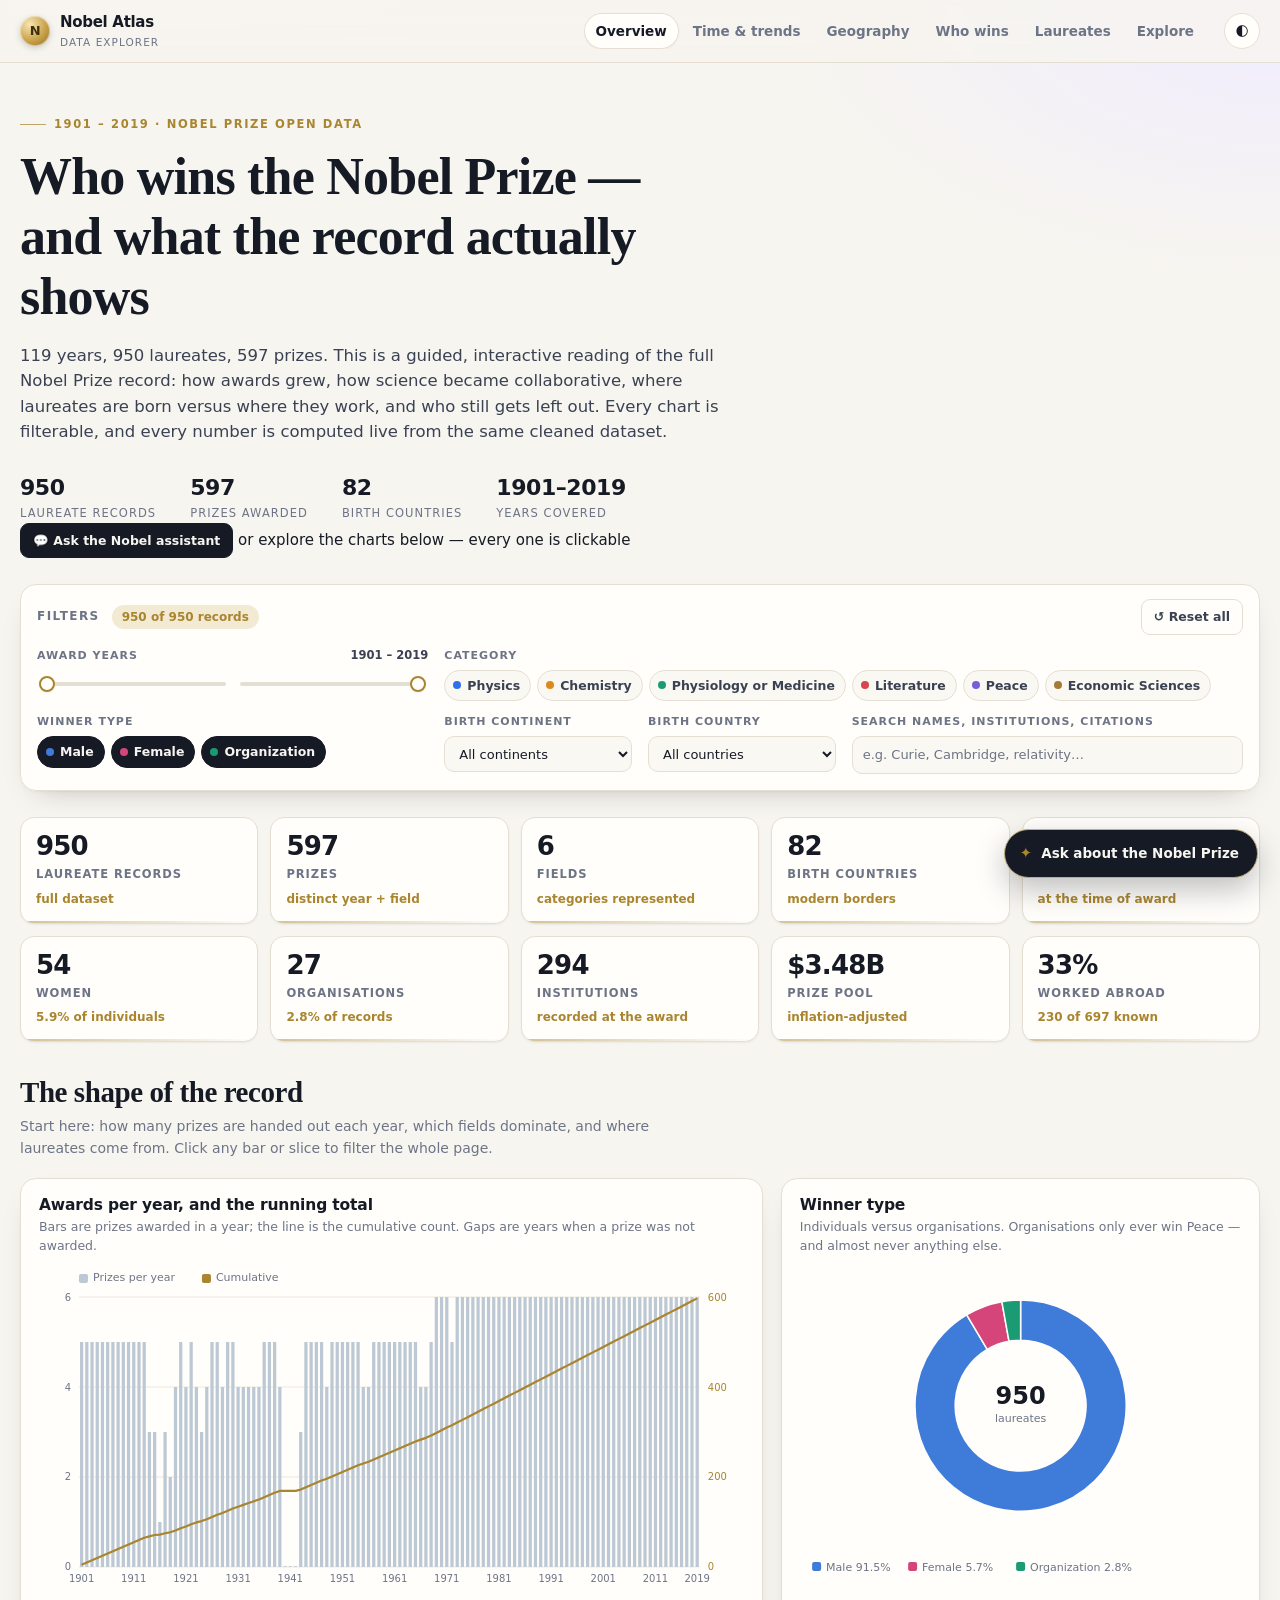
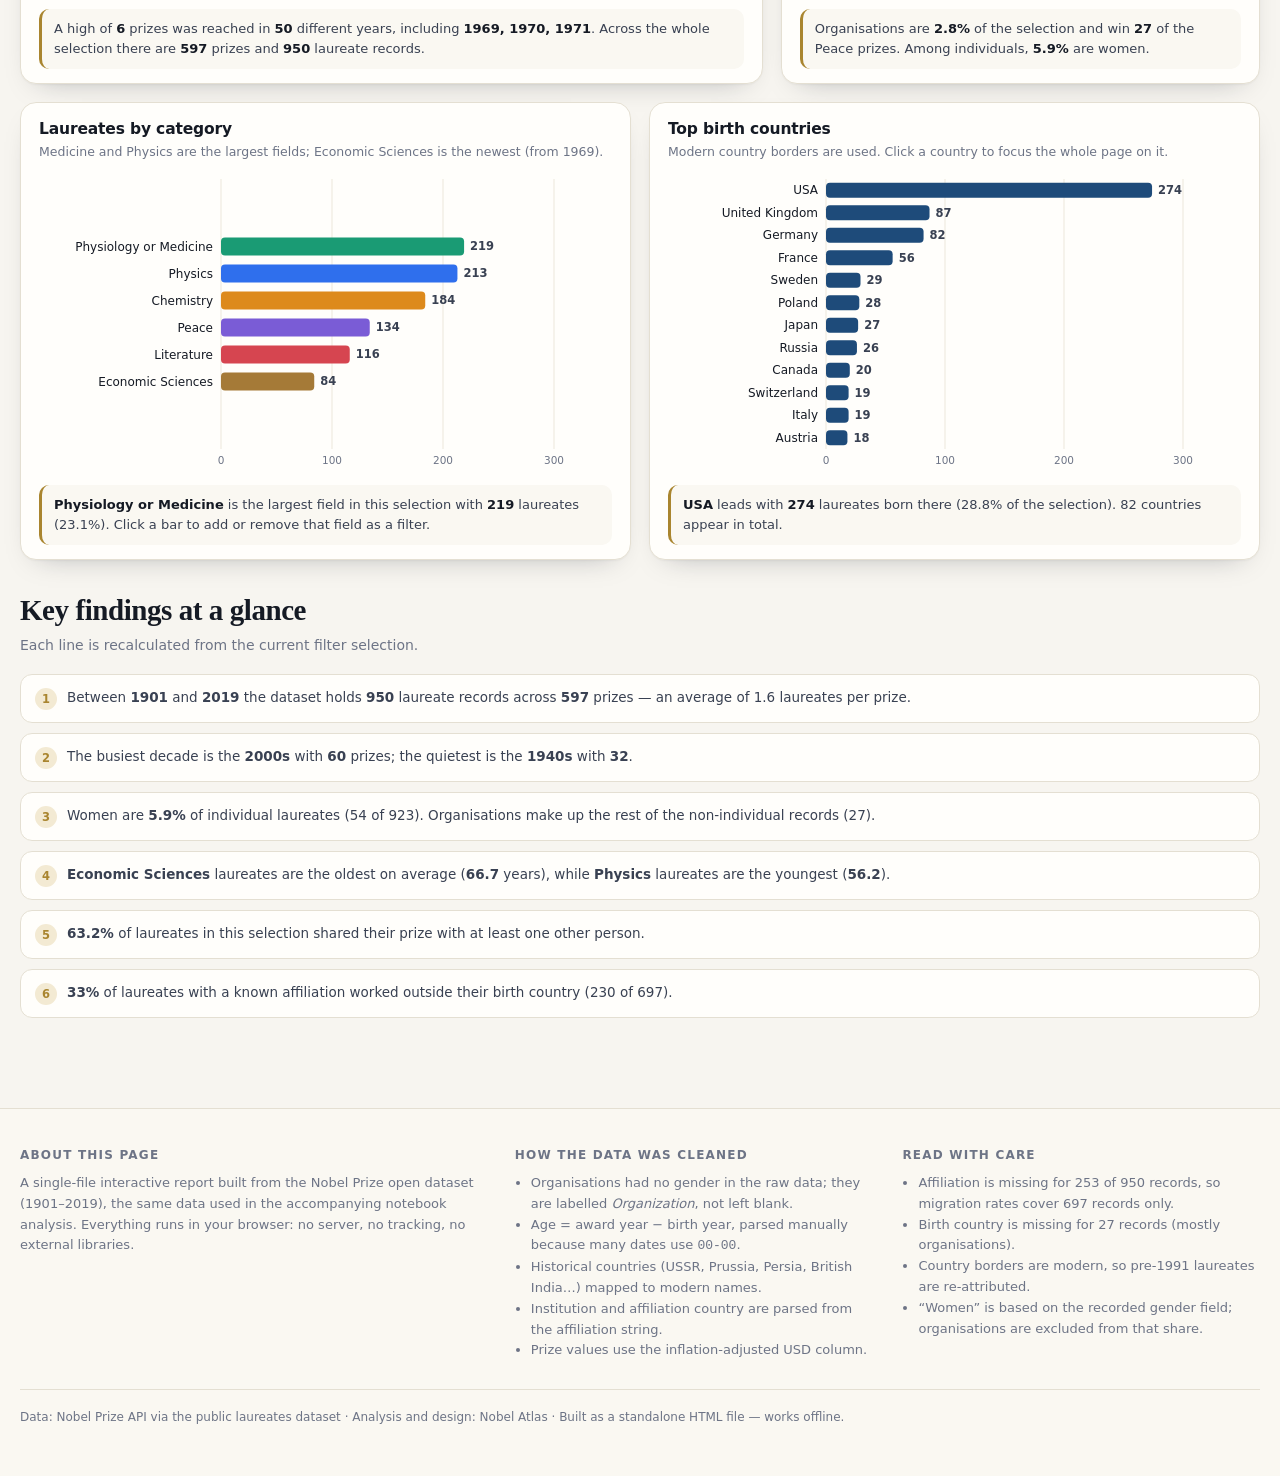
==== commit 7d272ec6: "new edit" ====
--- a/site/index.html
+++ b/site/index.html
@@ -801,7 +801,7 @@
   <section class="tab" id="tab-who" role="tabpanel" aria-label="Who wins">
     <div class="sec-head">
       <h2>Who wins, and who is still missing</h2>
-      <p>Gender, age and institutions. Women are 5.7% of individual laureates; the gap is largest in Physics, Chemistry and Economics.</p>
+      <p id="who-lede"></p>
     </div>
 
     <div class="grid g2">
@@ -835,7 +835,7 @@
       <article class="card">
         <header>
           <h3>Age summary</h3>
-          <p>Mean, median and range for each field in the current selection.</p>
+          <p>Mean, median and range for each field. N counts only laureates with a known age, so organisations are excluded (e.g. Peace: 107 of 134 records).</p>
         </header>
         <div class="table-wrap" style="max-height:360px">
           <table id="age-table"><thead><tr>
@@ -1592,7 +1592,7 @@
     } else {
       let x = 12, y = H - 26;
       items.forEach(function (it) {
-        const w = it.label.length * 6 + 40;
+        const w = (it.label.length + 7) * 6 + 30;
         if (x + w > W - 6) { x = 12; y -= 17; }
         svg.appendChild(S('rect', { x: x, y: y - 9, width: 9, height: 9, rx: 2, fill: it.color }));
         svg.appendChild(T(x + 14, y, it.label + ' ' + pct(it.value, total) + '%', { fill: PAL.muted, 'font-size': 11 }));
@@ -2006,6 +2006,8 @@
   function renderOverview() {
     const d = N.data();
     const f = N.facts(d);
+    $('who-lede').innerHTML = 'Gender, age and institutions. Women are <b>' + f.femalePct.toFixed(1) +
+  '%</b> of individual laureates in this selection; the gap is largest in Physics, Chemistry and Economics.';
     const filtered = d.length !== R.length;
 
     $('kpis').innerHTML = [
